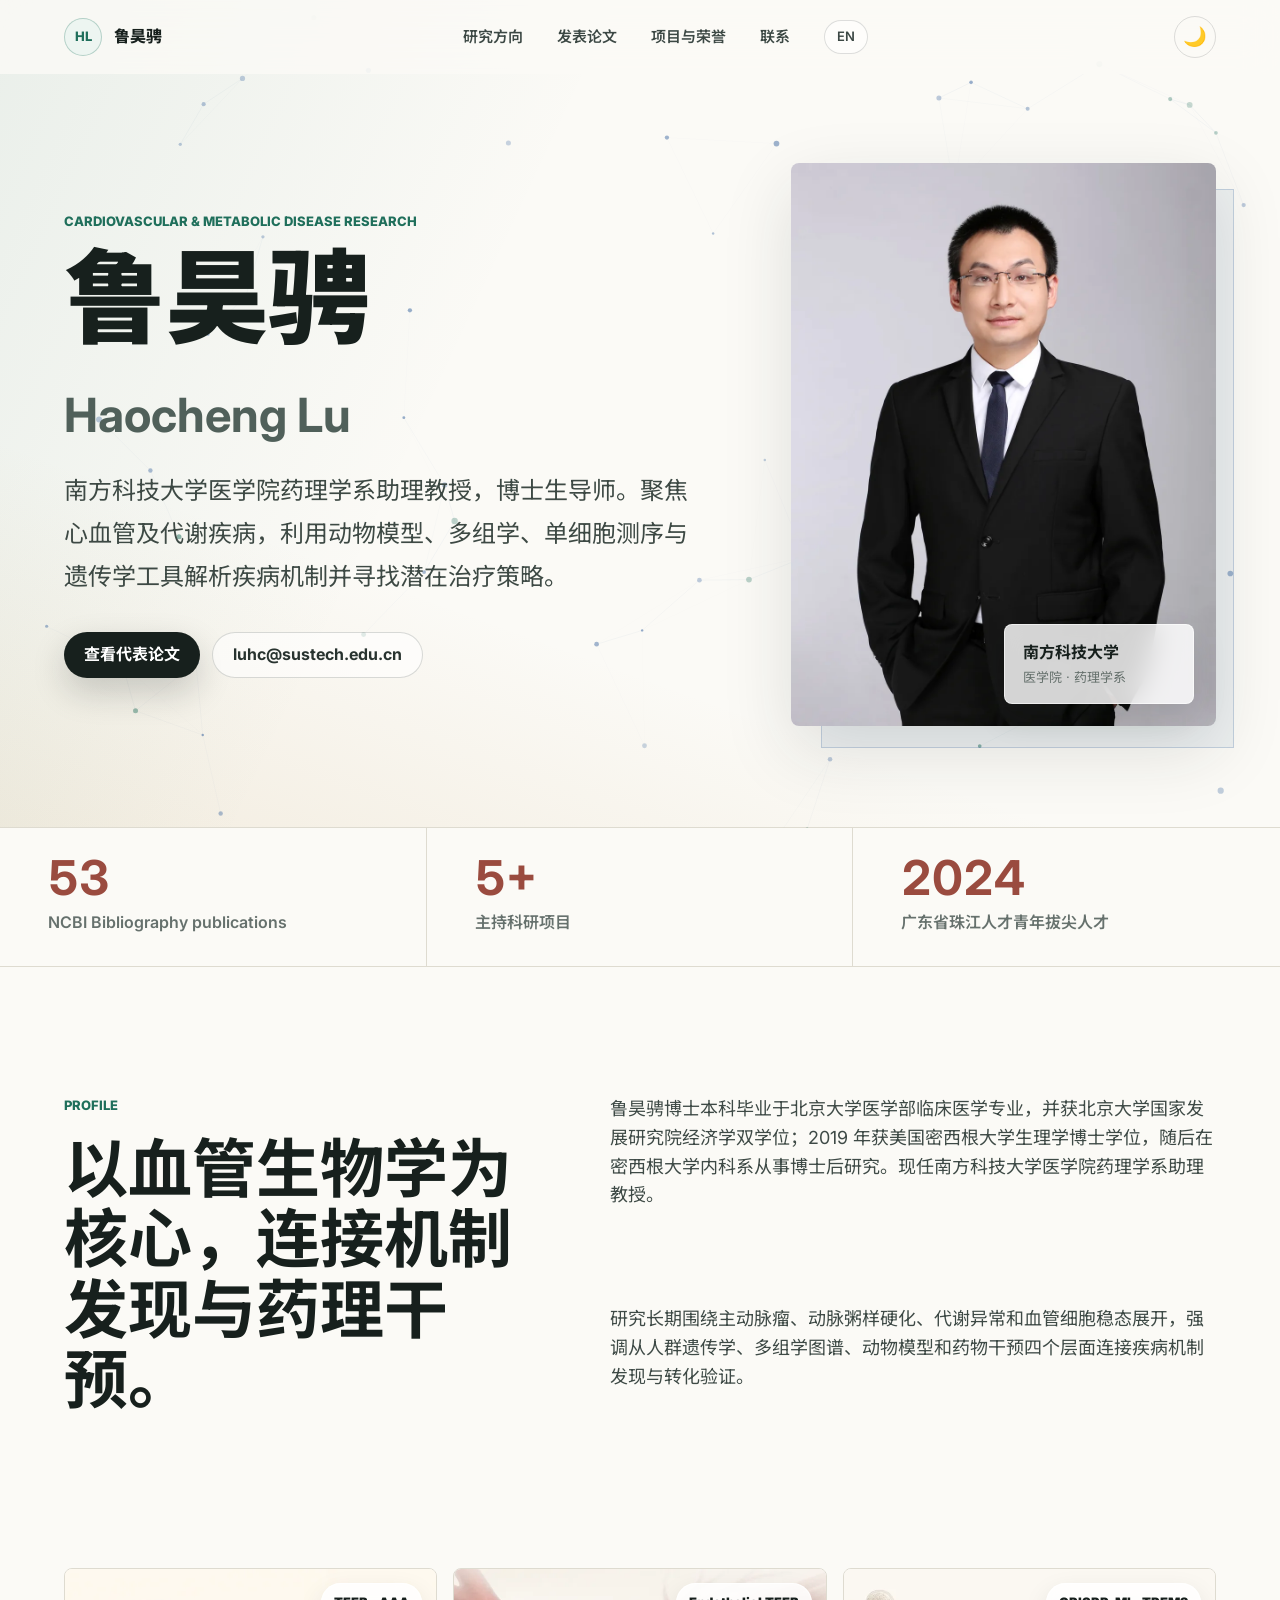
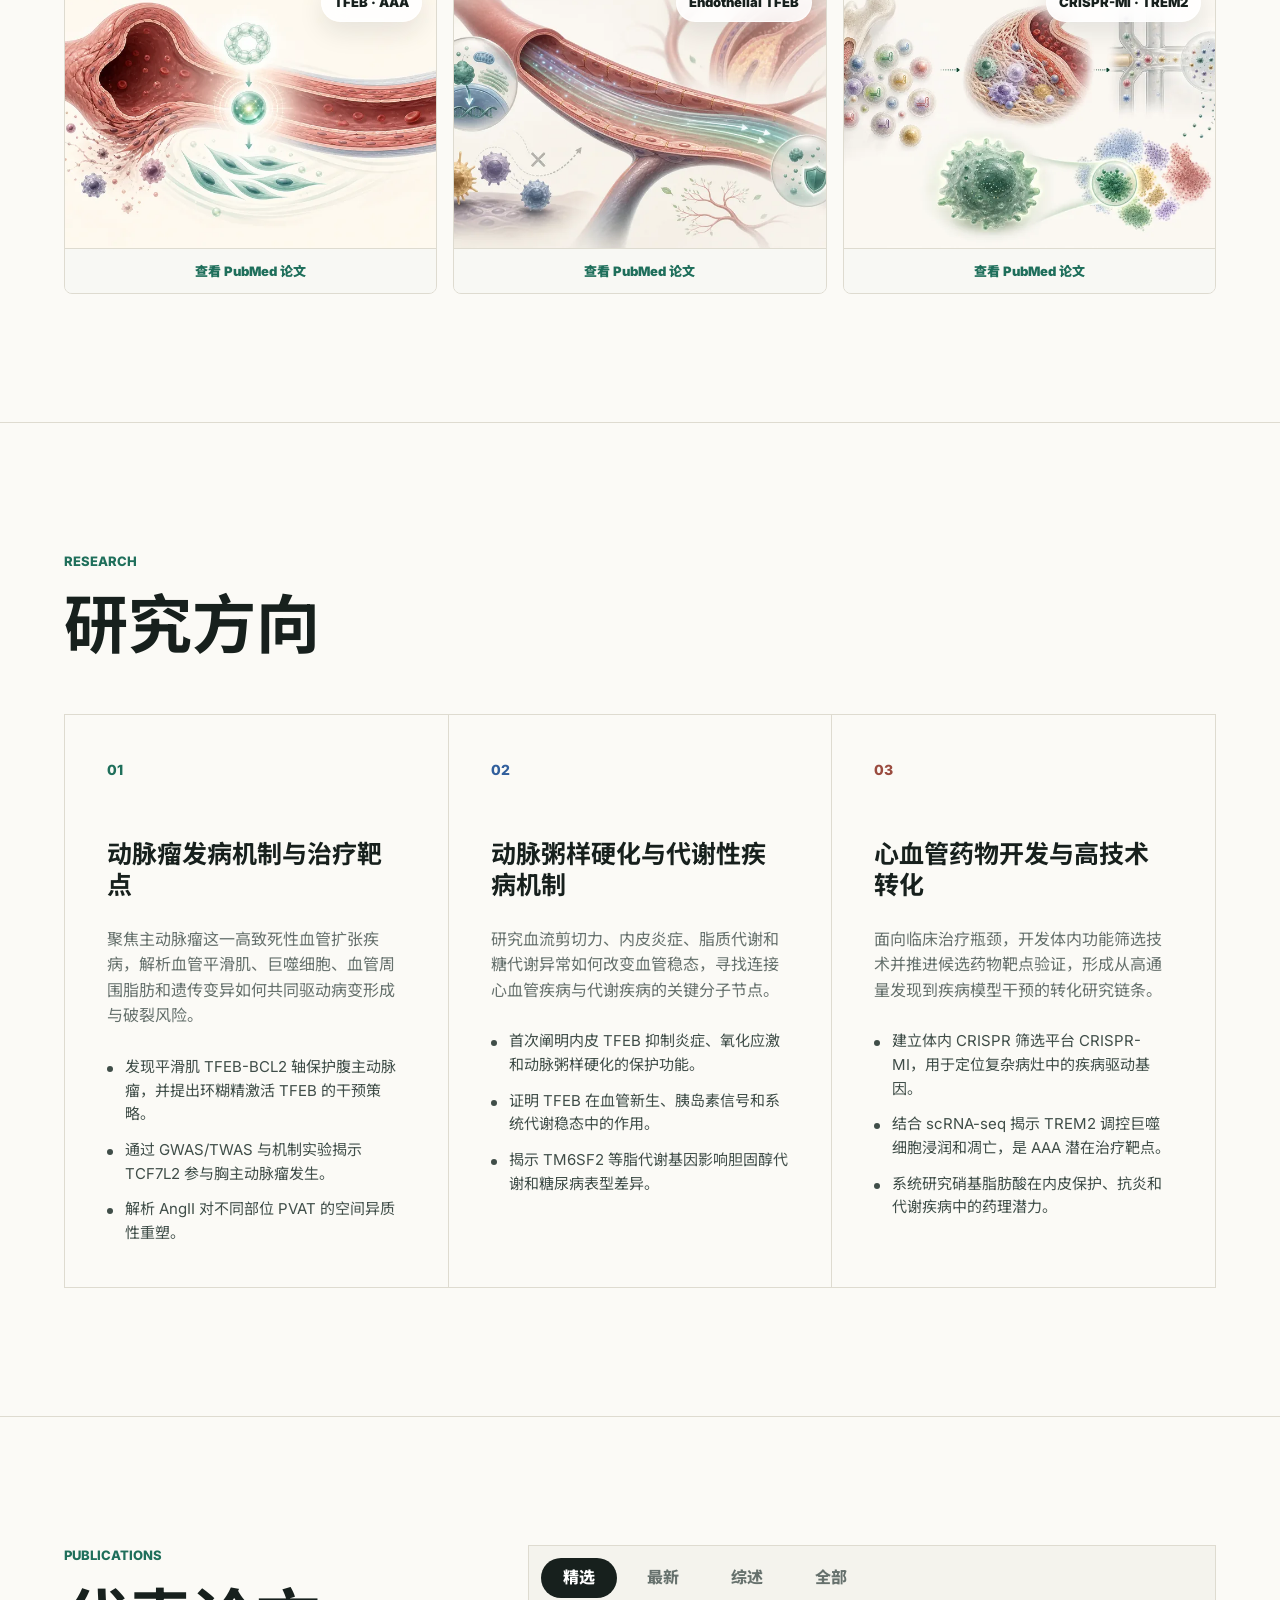
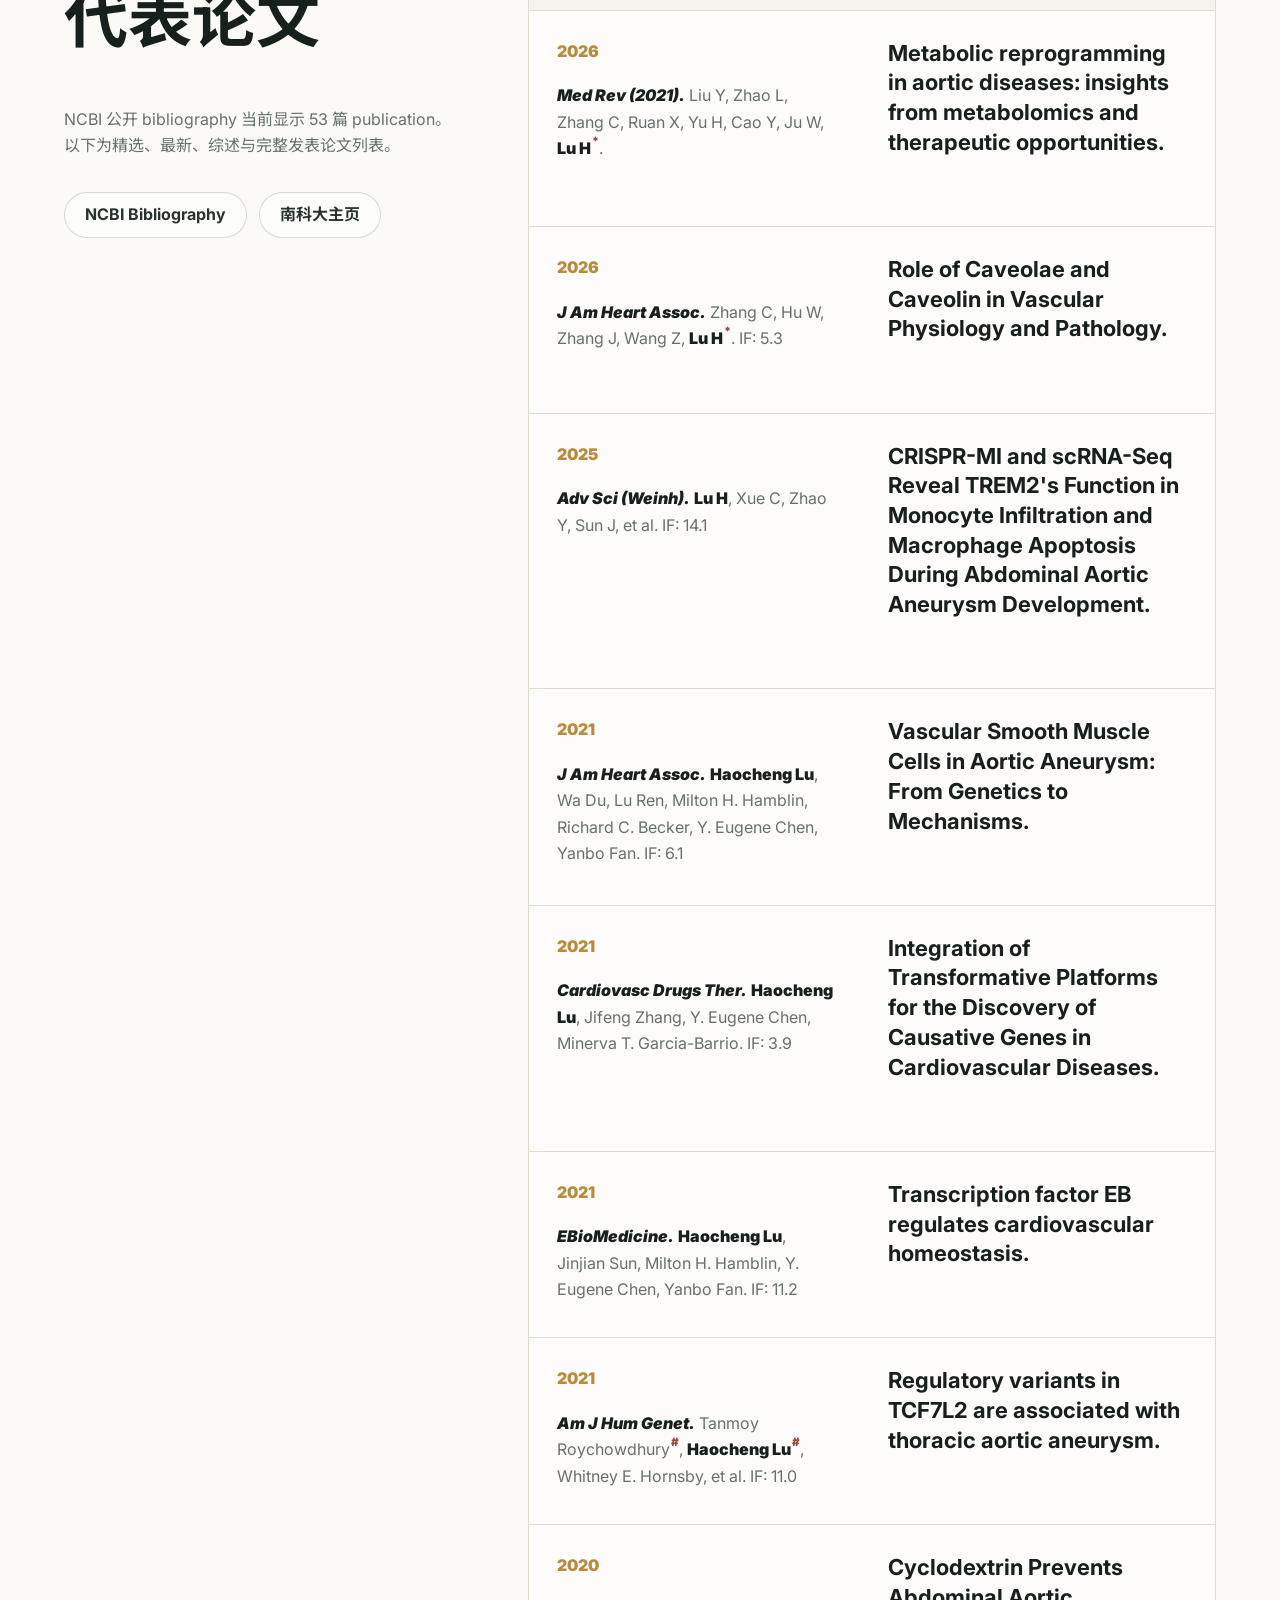
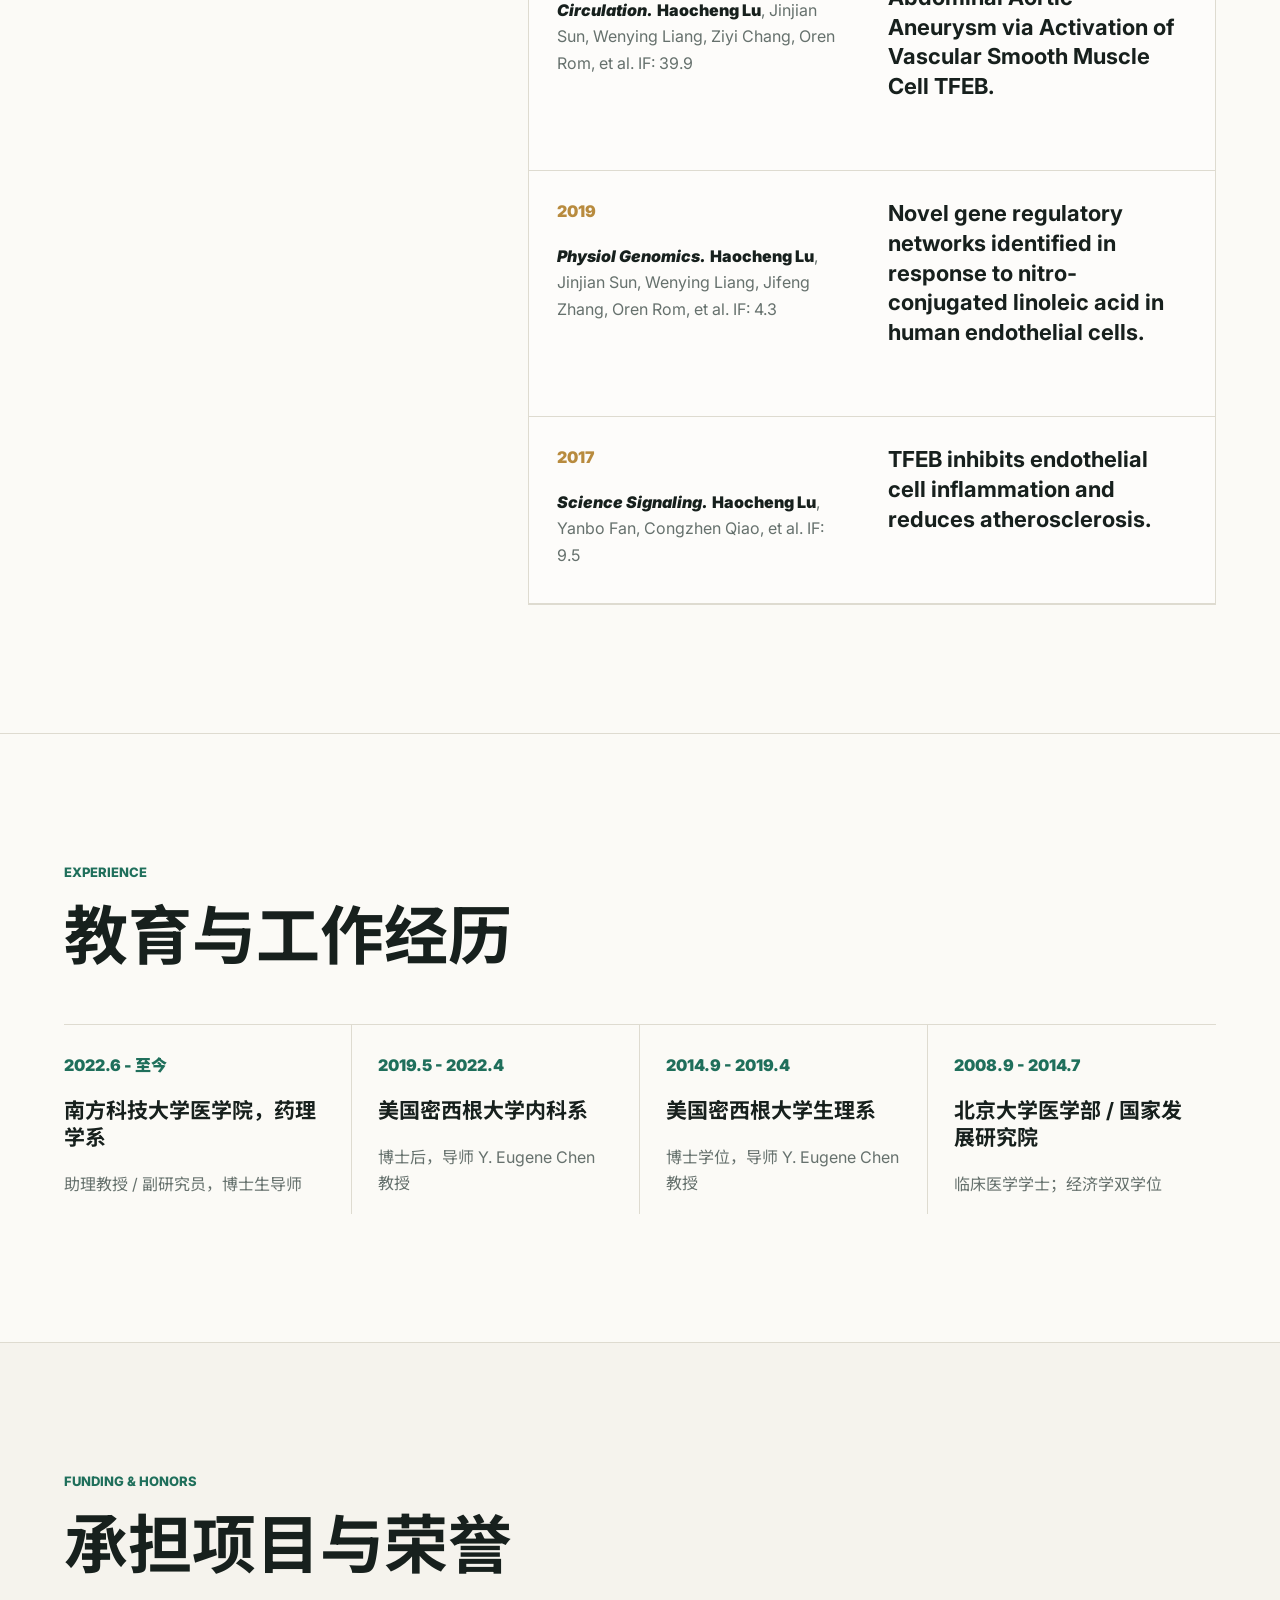
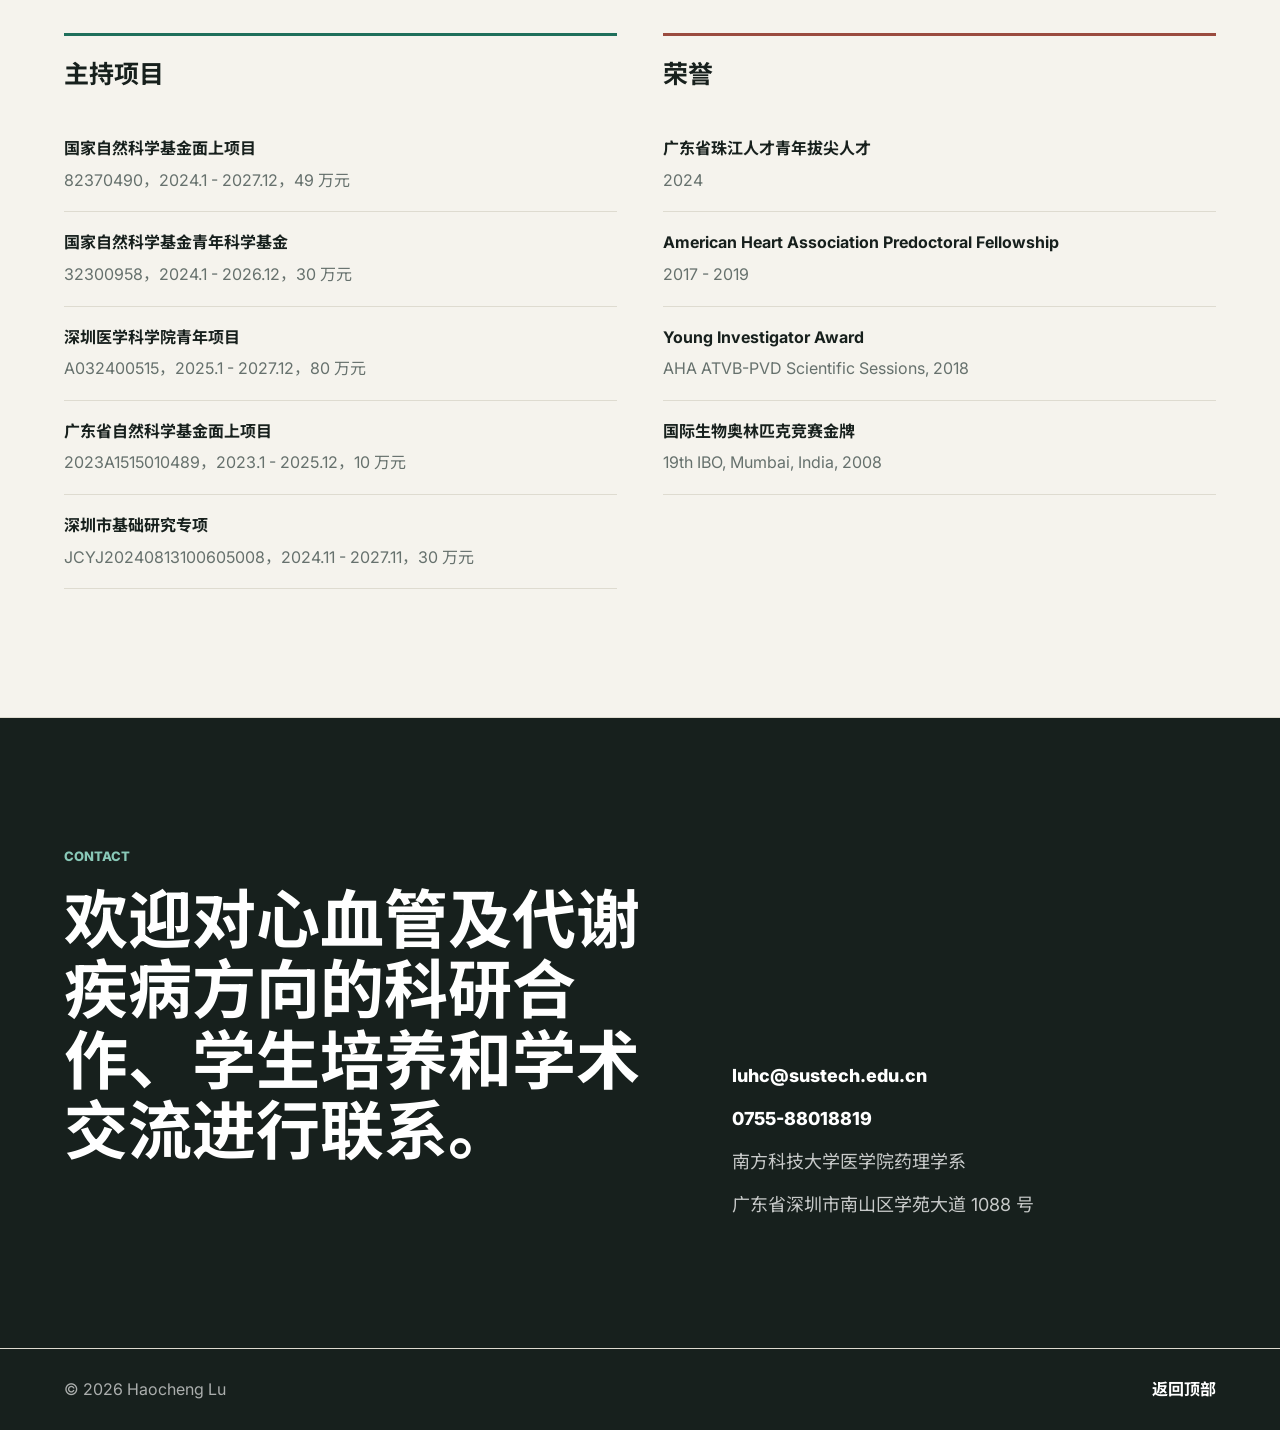
==== index.html @ b9678cd5 "Add complete PubMed publications tab" ====
<!doctype html>
<html lang="zh-CN">
  <head>
    <meta charset="utf-8" />
    <meta name="viewport" content="width=device-width, initial-scale=1" />
    <meta
      name="description"
      content="鲁昊骋，南方科技大学医学院药理学系助理教授，研究心血管及代谢疾病。"
    />
    <title>鲁昊骋 | Haocheng Lu</title>
    <link rel="preconnect" href="https://fonts.googleapis.com" />
    <link rel="preconnect" href="https://fonts.gstatic.com" crossorigin />
    <link
      href="https://fonts.googleapis.com/css2?family=Noto+Sans+SC:wght@400;500;700;900&family=Inter:wght@400;500;600;700;800&display=swap"
      rel="stylesheet"
    />
    <link rel="stylesheet" href="styles.css" />
  </head>
  <body>
    <header class="site-header" data-scrolled="false">
      <a class="brand" href="#top" aria-label="鲁昊骋首页">
        <span class="brand-mark">HL</span>
        <span>鲁昊骋</span>
      </a>
      <button class="nav-toggle" aria-expanded="false" aria-controls="site-nav">
        <span></span>
        <span></span>
      </button>
      <nav id="site-nav" class="site-nav" aria-label="主导航">
        <a href="#research">研究方向</a>
        <a href="#publications">发表论文</a>
        <a href="#projects">项目与荣誉</a>
        <a href="#contact">联系</a>
        <a class="language-link" href="en.html">EN</a>
      </nav>
      <button class="theme-toggle" aria-label="切换暗色模式">🌙</button>
    </header>

    <main id="top">
      <section class="hero">
        <canvas id="hero-canvas" aria-hidden="true"></canvas>
        <div class="hero-copy">
          <p class="eyebrow">Cardiovascular & Metabolic Disease Research</p>
          <h1>鲁昊骋<br /><span>Haocheng Lu</span></h1>
          <p class="lead">
            南方科技大学医学院药理学系助理教授，博士生导师。聚焦心血管及代谢疾病，利用动物模型、多组学、单细胞测序与遗传学工具解析疾病机制并寻找潜在治疗策略。
          </p>
          <div class="hero-actions">
            <a class="button primary" href="#publications">查看代表论文</a>
            <a class="button secondary" href="mailto:luhc@sustech.edu.cn">luhc@sustech.edu.cn</a>
          </div>
        </div>
        <div class="portrait-wrap" aria-label="鲁昊骋照片">
          <img src="assets/haocheng-lu.webp" alt="鲁昊骋肖像照片" />
          <div class="portrait-caption">
            <strong>南方科技大学</strong>
            <span>医学院 · 药理学系</span>
          </div>
        </div>
      </section>

      <section class="stats" aria-label="学术概览">
        <div>
          <strong>53</strong>
          <span>NCBI Bibliography publications</span>
        </div>
        <div>
          <strong>5+</strong>
          <span>主持科研项目</span>
        </div>
        <div>
          <strong>2024</strong>
          <span>广东省珠江人才青年拔尖人才</span>
        </div>
      </section>

      <section id="about" class="section intro-grid animate-on-scroll">
        <div>
          <p class="section-kicker">Profile</p>
          <h2>以血管生物学为核心，连接机制发现与药理干预。</h2>
        </div>
        <div class="intro-text">
          <p>
            鲁昊骋博士本科毕业于北京大学医学部临床医学专业，并获北京大学国家发展研究院经济学双学位；2019 年获美国密西根大学生理学博士学位，随后在密西根大学内科系从事博士后研究。现任南方科技大学医学院药理学系助理教授。
          </p>
          <p>
            研究长期围绕主动脉瘤、动脉粥样硬化、代谢异常和血管细胞稳态展开，强调从人群遗传学、多组学图谱、动物模型和药物干预四个层面连接疾病机制发现与转化验证。
          </p>
        </div>
        <div class="profile-visuals animate-stagger" aria-label="代表作机制示意图">
          <figure class="profile-figure">
            <img src="assets/profile-tfeb-aaa.webp" alt="TFEB 激活保护血管平滑肌并减少腹主动脉瘤形成的科研插画" />
            <figcaption>TFEB · AAA</figcaption>
            <a class="profile-paper-link" href="https://pubmed.ncbi.nlm.nih.gov/32354235/" target="_blank" rel="noreferrer">查看 PubMed 论文</a>
          </figure>
          <figure class="profile-figure">
            <img src="assets/profile-endothelial-tfeb.webp" alt="内皮 TFEB 在层流剪切力下抑制炎症并减少动脉粥样硬化的科研插画" />
            <figcaption>Endothelial TFEB</figcaption>
            <a class="profile-paper-link" href="https://pubmed.ncbi.nlm.nih.gov/28143903/" target="_blank" rel="noreferrer">查看 PubMed 论文</a>
          </figure>
          <figure class="profile-figure">
            <img src="assets/profile-crispr-trem2.webp" alt="CRISPR-MI 结合单细胞测序发现 TREM2 调控巨噬细胞机制的科研插画" />
            <figcaption>CRISPR-MI · TREM2</figcaption>
            <a class="profile-paper-link" href="https://pubmed.ncbi.nlm.nih.gov/41058009/" target="_blank" rel="noreferrer">查看 PubMed 论文</a>
          </figure>
        </div>
      </section>

      <section id="research" class="section">
        <div class="section-heading">
          <p class="section-kicker">Research</p>
          <h2>研究方向</h2>
        </div>
        <div class="research-grid animate-stagger">
          <article class="research-item accent-green">
            <span>01</span>
            <h3>动脉瘤发病机制与治疗靶点</h3>
            <p>
              聚焦主动脉瘤这一高致死性血管扩张疾病，解析血管平滑肌、巨噬细胞、血管周围脂肪和遗传变异如何共同驱动病变形成与破裂风险。
            </p>
            <ul class="research-highlights">
              <li>发现平滑肌 TFEB-BCL2 轴保护腹主动脉瘤，并提出环糊精激活 TFEB 的干预策略。</li>
              <li>通过 GWAS/TWAS 与机制实验揭示 TCF7L2 参与胸主动脉瘤发生。</li>
              <li>解析 AngII 对不同部位 PVAT 的空间异质性重塑。</li>
            </ul>
          </article>
          <article class="research-item accent-blue">
            <span>02</span>
            <h3>动脉粥样硬化与代谢性疾病机制</h3>
            <p>
              研究血流剪切力、内皮炎症、脂质代谢和糖代谢异常如何改变血管稳态，寻找连接心血管疾病与代谢疾病的关键分子节点。
            </p>
            <ul class="research-highlights">
              <li>首次阐明内皮 TFEB 抑制炎症、氧化应激和动脉粥样硬化的保护功能。</li>
              <li>证明 TFEB 在血管新生、胰岛素信号和系统代谢稳态中的作用。</li>
              <li>揭示 TM6SF2 等脂代谢基因影响胆固醇代谢和糖尿病表型差异。</li>
            </ul>
          </article>
          <article class="research-item accent-red">
            <span>03</span>
            <h3>心血管药物开发与高技术转化</h3>
            <p>
              面向临床治疗瓶颈，开发体内功能筛选技术并推进候选药物靶点验证，形成从高通量发现到疾病模型干预的转化研究链条。
            </p>
            <ul class="research-highlights">
              <li>建立体内 CRISPR 筛选平台 CRISPR-MI，用于定位复杂病灶中的疾病驱动基因。</li>
              <li>结合 scRNA-seq 揭示 TREM2 调控巨噬细胞浸润和凋亡，是 AAA 潜在治疗靶点。</li>
              <li>系统研究硝基脂肪酸在内皮保护、抗炎和代谢疾病中的药理潜力。</li>
            </ul>
          </article>
        </div>
      </section>

      <section id="publications" class="section split-section animate-on-scroll">
        <div class="section-heading sticky-heading">
          <p class="section-kicker">Publications</p>
          <h2>代表论文</h2>
          <p>
            NCBI 公开 bibliography 当前显示 53 篇 publication。以下为精选、最新、综述与完整发表论文列表。
          </p>
          <div class="link-row">
            <a href="https://www.ncbi.nlm.nih.gov/myncbi/haocheng.lu.2/bibliography/public/" target="_blank" rel="noreferrer">NCBI Bibliography</a>
            <a href="https://www.sustech.edu.cn/zh/faculties/haochenglu.html" target="_blank" rel="noreferrer">南科大主页</a>
          </div>
        </div>
        <div class="publication-panel">
          <div class="tabs" role="tablist" aria-label="论文分类">
            <button class="tab active" data-filter="featured" role="tab" aria-selected="true">精选</button>
            <button class="tab" data-filter="latest" role="tab" aria-selected="false">最新</button>
            <button class="tab" data-filter="reviews" role="tab" aria-selected="false">综述</button>
            <button class="tab" data-filter="all" role="tab" aria-selected="false">全部</button>
          </div>
          <div class="publication-list">
            <article class="publication" data-group="featured">
              <div class="publication-meta">
                <time>2026</time>
                <p><strong><em>Med Rev (2021).</em></strong> Liu Y, Zhao L, Zhang C, Ruan X, Yu H, Cao Y, Ju W, <strong class="me">Lu H</strong><sup>*</sup>.</p>
              </div>
              <div class="publication-main">
                <h3>Metabolic reprogramming in aortic diseases: insights from metabolomics and therapeutic opportunities.</h3>
              </div>
            </article>
            <article class="publication" data-group="featured">
              <div class="publication-meta">
                <time>2026</time>
                <p><strong><em>J Am Heart Assoc.</em></strong> Zhang C, Hu W, Zhang J, Wang Z, <strong class="me">Lu H</strong><sup>*</sup>. IF: 5.3</p>
              </div>
              <div class="publication-main">
                <h3>Role of Caveolae and Caveolin in Vascular Physiology and Pathology.</h3>
              </div>
            </article>
            <article class="publication" data-group="featured">
              <div class="publication-meta">
                <time>2025</time>
                <p><strong><em>Adv Sci (Weinh).</em></strong> <strong class="me">Lu H</strong>, Xue C, Zhao Y, Sun J, et al. IF: 14.1</p>
              </div>
              <div class="publication-main">
                <h3>CRISPR-MI and scRNA-Seq Reveal TREM2's Function in Monocyte Infiltration and Macrophage Apoptosis During Abdominal Aortic Aneurysm Development.</h3>
              </div>
            </article>
            <article class="publication" data-group="featured">
              <div class="publication-meta">
                <time>2021</time>
                <p><strong><em>J Am Heart Assoc.</em></strong> <strong class="me">Haocheng Lu</strong>, Wa Du, Lu Ren, Milton H. Hamblin, Richard C. Becker, Y. Eugene Chen, Yanbo Fan. IF: 6.1</p>
              </div>
              <div class="publication-main">
                <h3>Vascular Smooth Muscle Cells in Aortic Aneurysm: From Genetics to Mechanisms.</h3>
              </div>
            </article>
            <article class="publication" data-group="featured">
              <div class="publication-meta">
                <time>2021</time>
                <p><strong><em>Cardiovasc Drugs Ther.</em></strong> <strong class="me">Haocheng Lu</strong>, Jifeng Zhang, Y. Eugene Chen, Minerva T. Garcia-Barrio. IF: 3.9</p>
              </div>
              <div class="publication-main">
                <h3>Integration of Transformative Platforms for the Discovery of Causative Genes in Cardiovascular Diseases.</h3>
              </div>
            </article>
            <article class="publication" data-group="featured">
              <div class="publication-meta">
                <time>2021</time>
                <p><strong><em>EBioMedicine.</em></strong> <strong class="me">Haocheng Lu</strong>, Jinjian Sun, Milton H. Hamblin, Y. Eugene Chen, Yanbo Fan. IF: 11.2</p>
              </div>
              <div class="publication-main">
                <h3>Transcription factor EB regulates cardiovascular homeostasis.</h3>
              </div>
            </article>
            <article class="publication" data-group="featured">
              <div class="publication-meta">
                <time>2021</time>
                <p><strong><em>Am J Hum Genet.</em></strong> Tanmoy Roychowdhury<sup>#</sup>, <strong class="me">Haocheng Lu</strong><sup>#</sup>, Whitney E. Hornsby, et al. IF: 11.0</p>
              </div>
              <div class="publication-main">
                <h3>Regulatory variants in TCF7L2 are associated with thoracic aortic aneurysm.</h3>
              </div>
            </article>
            <article class="publication" data-group="featured">
              <div class="publication-meta">
                <time>2020</time>
                <p><strong><em>Circulation.</em></strong> <strong class="me">Haocheng Lu</strong>, Jinjian Sun, Wenying Liang, Ziyi Chang, Oren Rom, et al. IF: 39.9</p>
              </div>
              <div class="publication-main">
                <h3>Cyclodextrin Prevents Abdominal Aortic Aneurysm via Activation of Vascular Smooth Muscle Cell TFEB.</h3>
              </div>
            </article>
            <article class="publication" data-group="featured">
              <div class="publication-meta">
                <time>2019</time>
                <p><strong><em>Physiol Genomics.</em></strong> <strong class="me">Haocheng Lu</strong>, Jinjian Sun, Wenying Liang, Jifeng Zhang, Oren Rom, et al. IF: 4.3</p>
              </div>
              <div class="publication-main">
                <h3>Novel gene regulatory networks identified in response to nitro-conjugated linoleic acid in human endothelial cells.</h3>
              </div>
            </article>
            <article class="publication" data-group="featured">
              <div class="publication-meta">
                <time>2017</time>
                <p><strong><em>Science Signaling.</em></strong> <strong class="me">Haocheng Lu</strong>, Yanbo Fan, Congzhen Qiao, et al. IF: 9.5</p>
              </div>
              <div class="publication-main">
                <h3>TFEB inhibits endothelial cell inflammation and reduces atherosclerosis.</h3>
              </div>
            </article>
            <article class="publication" data-group="latest">
              <div class="publication-meta">
                <time>2026</time>
                <p><strong><em>JCI Insight.</em></strong> Deng Y, Liu Y, Zhao Y, Liu H, Zhao G, Wang Z, Zhang X, Xue C, Huang W, Zhu T, <strong class="me">Lu H</strong>, et al. 2026;11(12). PMID: 42060473.</p>
              </div>
              <div class="publication-main">
                <h3>TCF7L2 promotes abdominal aortic aneurysm through smooth muscle cell-mediated extracellular matrix remodeling.</h3>
              </div>
            </article>
            <article class="publication" data-group="latest">
              <div class="publication-meta">
                <time>2026</time>
                <p><strong><em>Med Rev (2021).</em></strong> Liu Y, Zhao L, Zhang C, Ruan X, Yu H, Cao Y, Ju W, <strong class="me">Lu H</strong><sup>*</sup>. 2026;6(2):142-161.</p>
              </div>
              <div class="publication-main">
                <h3>Metabolic reprogramming in aortic diseases: insights from metabolomics and therapeutic opportunities.</h3>
              </div>
            </article>
            <article class="publication" data-group="latest">
              <div class="publication-meta">
                <time>2026</time>
                <p><strong><em>J Am Heart Assoc.</em></strong> Zhang C, Hu W, Zhang J, Wang Z, <strong class="me">Lu H</strong><sup>*</sup>. 2026;15(4):e047590.</p>
              </div>
              <div class="publication-main">
                <h3>Role of Caveolae and Caveolin in Vascular Physiology and Pathology.</h3>
              </div>
            </article>
            <article class="publication" data-group="latest">
              <div class="publication-meta">
                <time>2026</time>
                <p><strong><em>Circ Res.</em></strong> Gao T, Li X, Zhang W, Yang Y, Liu Y, Liang F, <strong class="me">Lu H</strong>, Wang L, Bai B, Gu D. 2026;138(4):e327048.</p>
              </div>
              <div class="publication-main">
                <h3>SWAP70 Promotes Atherosclerosis Via Endothelial CAV1 Nuclear Translocation.</h3>
              </div>
            </article>
            <article class="publication" data-group="latest">
              <div class="publication-meta">
                <time>2025</time>
                <p><strong><em>Adv Sci (Weinh).</em></strong> <strong class="me">Lu H</strong>, Xue C, Zhao Y, Sun J, et al. 2025;12(48):e12227.</p>
              </div>
              <div class="publication-main">
                <h3>CRISPR-MI and scRNA-Seq Reveal TREM2's Function in Monocyte Infiltration and Macrophage Apoptosis During Abdominal Aortic Aneurysm Development.</h3>
              </div>
            </article>
            <article class="publication" data-group="latest">
              <div class="publication-meta">
                <time>2025</time>
                <p><strong><em>Circulation.</em></strong> Liu Y, Wang H, Yu M, Cai L, Zhao Y, Cheng Y, Deng Y, Zhao Y, <strong class="me">Lu H</strong>, et al. 2025;152(12):862-881.</p>
              </div>
              <div class="publication-main">
                <h3>Hypertriglyceridemia as a Key Contributor to Abdominal Aortic Aneurysm Development and Rupture.</h3>
              </div>
            </article>
            <article class="publication" data-group="latest">
              <div class="publication-meta">
                <time>2025</time>
                <p><strong><em>Biomedicines.</em></strong> Lin J, Lin H, Xu Z, Yang Z, Hong C, Wang Y, <strong class="me">Lu H</strong><sup>*</sup>. 2025;13(6):1399.</p>
              </div>
              <div class="publication-main">
                <h3>Angiogenesis in Atrial Fibrillation: A Literature Review.</h3>
              </div>
            </article>
            <article class="publication" data-group="latest">
              <div class="publication-meta">
                <time>2025</time>
                <p><strong><em>Front Cardiovasc Med.</em></strong> Su C, Zeng L, <strong class="me">Lu H</strong><sup>#</sup>, Wang Z<sup>#</sup>, Wei M<sup>#</sup>. 2025;12:1533138.</p>
              </div>
              <div class="publication-main">
                <h3>Case Report: A FBN1 frameshift-and-nonsense mutation and aortic dissection in Marfan syndrome.</h3>
              </div>
            </article>
            <article class="publication" data-group="latest">
              <div class="publication-meta">
                <time>2025</time>
                <p><strong><em>Arterioscler Thromb Vasc Biol.</em></strong> Liu Y, Yu M, Wang H, Dorsey KH, Cheng Y, Zhao Y, Luo Y, Zhao G, Zhao Y, <strong class="me">Lu H</strong>, et al. 2025;45(4):523-540.</p>
              </div>
              <div class="publication-main">
                <h3>Restoring Vascular Smooth Muscle Cell Mitochondrial Function Attenuates Abdominal Aortic Aneurysm in Mice.</h3>
              </div>
            </article>
            <article class="publication" data-group="latest">
              <div class="publication-meta">
                <time>2024</time>
                <p><strong><em>Cardiovasc Diabetol.</em></strong> Zhao G, Zhao Y, Liang W, <strong class="me">Lu H</strong>, et al. 2024;23(1):381.</p>
              </div>
              <div class="publication-main">
                <h3>Endothelial KLF11 is a novel protector against diabetic atherosclerosis.</h3>
              </div>
            </article>
            <article class="publication" data-group="reviews">
              <div class="publication-meta">
                <time>2026</time>
                <p><strong><em>Med Rev (2021).</em></strong> Liu Y, Zhao L, Zhang C, Ruan X, Yu H, Cao Y, Ju W, <strong class="me">Lu H</strong><sup>*</sup>.</p>
              </div>
              <div class="publication-main">
                <h3>Metabolic reprogramming in aortic diseases: insights from metabolomics and therapeutic opportunities.</h3>
              </div>
            </article>
            <article class="publication" data-group="reviews">
              <div class="publication-meta">
                <time>2021</time>
                <p><strong><em>EBioMedicine.</em></strong> <strong class="me">Haocheng Lu</strong>, Jinjian Sun, Milton H Hamblin, Y Eugene Chen, Yanbo Fan. IF: 11.2</p>
              </div>
              <div class="publication-main">
                <h3>Transcription factor EB regulates cardiovascular homeostasis.</h3>
              </div>
            </article>
            <article class="publication" data-group="reviews">
              <div class="publication-meta">
                <time>2021</time>
                <p><strong><em>J Am Heart Assoc.</em></strong> <strong class="me">Haocheng Lu</strong>, Wa Du, Lu Ren, Milton H. Hamblin, Richard C. Becker, Y. Eugene Chen, Yanbo Fan. IF: 6.1</p>
              </div>
              <div class="publication-main">
                <h3>Vascular Smooth Muscle Cells in Aortic Aneurysm: From Genetics to Mechanisms.</h3>
              </div>
            </article>
            <article class="publication" data-group="reviews">
              <div class="publication-meta">
                <time>2021</time>
                <p><strong><em>Cardiovasc Drugs Ther.</em></strong> <strong class="me">Haocheng Lu</strong>, Jifeng Zhang, Y. Eugene Chen, Minerva T. Garcia-Barrio. IF: 3.9</p>
              </div>
              <div class="publication-main">
                <h3>Integration of Transformative Platforms for the Discovery of Causative Genes in Cardiovascular Diseases.</h3>
              </div>
            </article>
            <article class="publication" data-group="all">
              <div class="publication-meta">
                <time>2026</time>
                <p><strong><em>JCI Insight.</em></strong> Deng Y, Liu Y, Zhao Y, Liu H, Zhao G, Wang Z, Zhang X, Xue C, Huang W, Zhu T, <strong class="me">Lu H</strong>, Guo Y, Chang L, Surakka I, Chen YE, Zhang J. 2026;11(12). PMID: 42060473.</p>
              </div>
              <div class="publication-main">
                <h3>TCF7L2 promotes abdominal aortic aneurysm through smooth muscle cell-mediated extracellular matrix remodeling.</h3>
              </div>
            </article>
            <article class="publication" data-group="all">
              <div class="publication-meta">
                <time>2026</time>
                <p><strong><em>Med Rev (2021).</em></strong> Liu Y, Zhao L, Zhang C, Ruan X, Yu H, Cao Y, Ju W, <strong class="me">Lu H</strong>. 2026;6(2):142-161. PMID: 42078196.</p>
              </div>
              <div class="publication-main">
                <h3>Metabolic reprogramming in aortic diseases: insights from metabolomics and therapeutic opportunities.</h3>
              </div>
            </article>
            <article class="publication" data-group="all">
              <div class="publication-meta">
                <time>2026</time>
                <p><strong><em>J Am Heart Assoc.</em></strong> Zhang C, Hu W, Zhang J, Wang Z, <strong class="me">Lu H</strong>. 2026;15(4):e047590. PMID: 41676939.</p>
              </div>
              <div class="publication-main">
                <h3>Role of Caveolae and Caveolin in Vascular Physiology and Pathology.</h3>
              </div>
            </article>
            <article class="publication" data-group="all">
              <div class="publication-meta">
                <time>2026</time>
                <p><strong><em>Circ Res.</em></strong> Gao T, Li X, Zhang W, Yang Y, Liu Y, Liang F, <strong class="me">Lu H</strong>, Wang L, Bai B, Gu D. 2026;138(4):e327048. PMID: 41532295.</p>
              </div>
              <div class="publication-main">
                <h3>SWAP70 Promotes Atherosclerosis Via Endothelial CAV1 Nuclear Translocation.</h3>
              </div>
            </article>
            <article class="publication" data-group="all">
              <div class="publication-meta">
                <time>2025</time>
                <p><strong><em>Adv Sci (Weinh).</em></strong> <strong class="me">Lu H</strong>, Xue C, Zhao Y, Sun J, Zhao C, Zhang X, Zhao G, Liu Y, Liu H, Deng Y, Wang Y, Zhang C, Liu Y, Zeng L, Yang Y, Li B, Ding S, Zhou L, Kuang H, Wang Z, Ju W, Lin H, Lin J, Guo Y, Chang L, Zhao H, Wang J, Lin J, Zheng L, Chen YE, Zhang J. 2025;12(48):e12227. PMID: 41058009.</p>
              </div>
              <div class="publication-main">
                <h3>CRISPR-MI and scRNA-Seq Reveal TREM2&#x27;s Function in Monocyte Infiltration and Macrophage Apoptosis During Abdominal Aortic Aneurysm Development.</h3>
              </div>
            </article>
            <article class="publication" data-group="all">
              <div class="publication-meta">
                <time>2025</time>
                <p><strong><em>Circulation.</em></strong> Liu Y, Wang H, Yu M, Cai L, Zhao Y, Cheng Y, Deng Y, Zhao Y, <strong class="me">Lu H</strong>, Wu X, Zhao G, Xue C, Liu H, Surakka I, Schwendeman A, Lu HS, Daugherty A, Chang L, Zhang J, Temel RE, Chen YE, Guo Y. 2025;152(12):862-881. PMID: 40762097.</p>
              </div>
              <div class="publication-main">
                <h3>Hypertriglyceridemia as a Key Contributor to Abdominal Aortic Aneurysm Development and Rupture: Insights From Genetic and Experimental Models.</h3>
              </div>
            </article>
            <article class="publication" data-group="all">
              <div class="publication-meta">
                <time>2025</time>
                <p><strong><em>Biomedicines.</em></strong> Lin J, Lin H, Xu Z, Yang Z, Hong C, Wang Y, <strong class="me">Lu H</strong>. 2025;13(6). PMID: 40564118.</p>
              </div>
              <div class="publication-main">
                <h3>Angiogenesis in Atrial Fibrillation: A Literature Review.</h3>
              </div>
            </article>
            <article class="publication" data-group="all">
              <div class="publication-meta">
                <time>2025</time>
                <p><strong><em>Front Cardiovasc Med.</em></strong> Su C, Zeng L, <strong class="me">Lu H</strong>, Wang Z, Wei M. 2025;12:1533138. PMID: 40336639.</p>
              </div>
              <div class="publication-main">
                <h3>Case Report: A FBN1 frameshift-and-nonsense mutation and aortic dissection in Marfan syndrome.</h3>
              </div>
            </article>
            <article class="publication" data-group="all">
              <div class="publication-meta">
                <time>2025</time>
                <p><strong><em>Arterioscler Thromb Vasc Biol.</em></strong> Liu Y, Yu M, Wang H, Dorsey KH, Cheng Y, Zhao Y, Luo Y, Zhao G, Zhao Y, <strong class="me">Lu H</strong>, Deng Y, Mu W, Liu H, Wu X, Wang Z, Zhang J, Chang L, Chen YE, Schwendman A, Guo Y. 2025;45(4):523-540. PMID: 39945066.</p>
              </div>
              <div class="publication-main">
                <h3>Restoring Vascular Smooth Muscle Cell Mitochondrial Function Attenuates Abdominal Aortic Aneurysm in Mice.</h3>
              </div>
            </article>
            <article class="publication" data-group="all">
              <div class="publication-meta">
                <time>2024</time>
                <p><strong><em>Cardiovasc Diabetol.</em></strong> Zhao G, Zhao Y, Liang W, <strong class="me">Lu H</strong>, Liu H, Deng Y, Zhu T, Guo Y, Chang L, Garcia-Barrio MT, Chen YE, Zhang J. 2024;23(1):381. PMID: 39462409.</p>
              </div>
              <div class="publication-main">
                <h3>Endothelial KLF11 is a novel protector against diabetic atherosclerosis.</h3>
              </div>
            </article>
            <article class="publication" data-group="all">
              <div class="publication-meta">
                <time>2025</time>
                <p><strong><em>Br J Pharmacol.</em></strong> Xiang W, Li L, Qin M, Li L, Yu H, Wang F, Ni S, Shen A, <strong class="me">Lu H</strong>, Ni H, Wang Y. 2025;182(20):4926-4943. PMID: 39359016.</p>
              </div>
              <div class="publication-main">
                <h3>Diminished nuclear-localized β-adrenoceptor signalling activates YAP to promote kidney fibrosis in diabetic nephropathy.</h3>
              </div>
            </article>
            <article class="publication" data-group="all">
              <div class="publication-meta">
                <time>2024</time>
                <p><strong><em>Front Immunol.</em></strong> Hu W, Liu Y, Lian C, <strong class="me">Lu H</strong>. 2024;15:1347112. PMID: 38601164.</p>
              </div>
              <div class="publication-main">
                <h3>Genetic insight into putative causes of xanthelasma palpebrarum: a Mendelian randomization study.</h3>
              </div>
            </article>
            <article class="publication" data-group="all">
              <div class="publication-meta">
                <time>2023</time>
                <p><strong><em>Extracell Vesicle.</em></strong> Han C, Yang J, Yin T, An J, Qiao A, Cao Y, Feng Y, <strong class="me">Lu H</strong>, Wang Y, Yang L, Qin G. 2023;2. PMID: 40151378.</p>
              </div>
              <div class="publication-main">
                <h3>CD63-Snorkel tagging for isolation of exosomes.</h3>
              </div>
            </article>
            <article class="publication" data-group="all">
              <div class="publication-meta">
                <time>2023</time>
                <p><strong><em>Cell Rep.</em></strong> Zhao Y, Liu Y, Zhao G, <strong class="me">Lu H</strong>, Liu Y, Xue C, Chang Z, Liu H, Deng Y, Liang W, Wang H, Rom O, Garcia-Barrio MT, Zhu T, Guo Y, Chang L, Lin J, Chen YE, Zhang J. 2023;42(10):113171. PMID: 37768825.</p>
              </div>
              <div class="publication-main">
                <h3>Myeloid BAF60a deficiency alters metabolic homeostasis and exacerbates atherosclerosis.</h3>
              </div>
            </article>
            <article class="publication" data-group="all">
              <div class="publication-meta">
                <time>2023</time>
                <p><strong><em>JCI Insight.</em></strong> Zhao Y, Zhao G, Chang Z, Zhu T, Zhao Y, <strong class="me">Lu H</strong>, Xue C, Saunders TL, Guo Y, Chang L, Chen YE, Zhang J. 2023;8(14). PMID: 37289544.</p>
              </div>
              <div class="publication-main">
                <h3>Generating endogenous Myh11-driven Cre mice for sex-independent gene deletion in smooth muscle cells.</h3>
              </div>
            </article>
            <article class="publication" data-group="all">
              <div class="publication-meta">
                <time>2023</time>
                <p><strong><em>JCI Insight.</em></strong> Wang Z, Zhao X, Zhao G, Guo Y, <strong class="me">Lu H</strong>, Mu W, Zhong J, Garcia-Barrio M, Zhang J, Chen YE, Chang L. 2023;8(11). PMID: 37079380.</p>
              </div>
              <div class="publication-main">
                <h3>PRDM16 deficiency in vascular smooth muscle cells aggravates abdominal aortic aneurysm.</h3>
              </div>
            </article>
            <article class="publication" data-group="all">
              <div class="publication-meta">
                <time>2024</time>
                <p><strong><em>Cardiovasc Drugs Ther.</em></strong> Ning Z, Huang Y, <strong class="me">Lu H</strong>, Zhou Y, Tu T, Ouyang F, Liu Y, Liu Q. 2024;38(6):1215-1222. PMID: 37212950.</p>
              </div>
              <div class="publication-main">
                <h3>Novel Drug Targets for Atrial Fibrillation Identified Through Mendelian Randomization Analysis of the Blood Proteome.</h3>
              </div>
            </article>
            <article class="publication" data-group="all">
              <div class="publication-meta">
                <time>2023</time>
                <p><strong><em>J Physiol.</em></strong> <strong class="me">Lu H</strong>, Zhang C, Li Y, Wang Y. 2023;601(2):255-256. PMID: 36482858.</p>
              </div>
              <div class="publication-main">
                <h3>Mitochondria dysfunction in the failing right heart: what is the potential therapeutic target?.</h3>
              </div>
            </article>
            <article class="publication" data-group="all">
              <div class="publication-meta">
                <time>2023</time>
                <p><strong><em>iScience.</em></strong> Ren L, Du W, Song D, <strong class="me">Lu H</strong>, Hamblin MH, Wang C, Du C, Fan GC, Becker RC, Fan Y. 2023;26(1):105769. PMID: 36594018.</p>
              </div>
              <div class="publication-main">
                <h3>Genetic ablation of diabetes-associated gene Ccdc92 reduces obesity and insulin resistance in mice.</h3>
              </div>
            </article>
            <article class="publication" data-group="all">
              <div class="publication-meta">
                <time>2022</time>
                <p><strong><em>J Clin Invest.</em></strong> Zhao G, Zhao Y, <strong class="me">Lu H</strong>, Chang Z, Liu H, Wang H, Liang W, Liu Y, Zhu T, Rom O, Guo Y, Chang L, Yang B, Garcia-Barrio MT, Lin JD, Chen YE, Zhang J. 2022;132(21). PMID: 36066968.</p>
              </div>
              <div class="publication-main">
                <h3>BAF60c prevents abdominal aortic aneurysm formation through epigenetic control of vascular smooth muscle cell homeostasis.</h3>
              </div>
            </article>
            <article class="publication" data-group="all">
              <div class="publication-meta">
                <time>2022</time>
                <p><strong><em>Cells.</em></strong> Zhu W, Liang W, <strong class="me">Lu H</strong>, Chang L, Zhang J, Chen YE, Guo Y. 2022;11(18). PMID: 36139452.</p>
              </div>
              <div class="publication-main">
                <h3>Myeloid TM6SF2 Deficiency Inhibits Atherosclerosis.</h3>
              </div>
            </article>
            <article class="publication" data-group="all">
              <div class="publication-meta">
                <time>2022</time>
                <p><strong><em>Pharmacol Res.</em></strong> Wang Z, <strong class="me">Lu H</strong>, Garcia-Barrio M, Guo Y, Zhang J, Chen YE, Chang L. 2022;178:106183. PMID: 35306139.</p>
              </div>
              <div class="publication-main">
                <h3>RNA sequencing reveals perivascular adipose tissue plasticity in response to angiotensin II.</h3>
              </div>
            </article>
            <article class="publication" data-group="all">
              <div class="publication-meta">
                <time>2022</time>
                <p><strong><em>Cardiovasc Res.</em></strong> Wang H, Guo Y, <strong class="me">Lu H</strong>, Luo Y, Hu W, Liang W, Garcia-Barrio MT, Chang L, Schwendeman A, Zhang J, Chen YE. 2022;118(2):475-488. PMID: 33538785.</p>
              </div>
              <div class="publication-main">
                <h3>Krüppel-like factor 14 deletion in myeloid cells accelerates atherosclerotic lesion development.</h3>
              </div>
            </article>
            <article class="publication" data-group="all">
              <div class="publication-meta">
                <time>2021</time>
                <p><strong><em>J Am Heart Assoc.</em></strong> <strong class="me">Lu H</strong>, Du W, Ren L, Hamblin MH, Becker RC, Chen YE, Fan Y. 2021;10(24):e023601. PMID: 34796717.</p>
              </div>
              <div class="publication-main">
                <h3>Vascular Smooth Muscle Cells in Aortic Aneurysm: From Genetics to Mechanisms.</h3>
              </div>
            </article>
            <article class="publication" data-group="all">
              <div class="publication-meta">
                <time>2022</time>
                <p><strong><em>J Cell Physiol.</em></strong> Luo Y, <strong class="me">Lu H</strong>, Peng D, Ruan X, Eugene Chen Y, Guo Y. 2022;237(1):489-506. PMID: 34661916.</p>
              </div>
              <div class="publication-main">
                <h3>Liver-humanized mice: A translational strategy to study metabolic disorders.</h3>
              </div>
            </article>
            <article class="publication" data-group="all">
              <div class="publication-meta">
                <time>2021</time>
                <p><strong><em>iScience.</em></strong> Fan Y, Wolford BN, <strong class="me">Lu H</strong>, Liang W, Sun J, Zhou W, Rom O, Mahajan A, Surakka I, Graham SE, Liu Z, Kim H, Ramdas S, Fritsche LG, Nielsen JB, Gabrielsen ME, Hveem K, Yang D, Song J, Garcia-Barrio MT, Zhang J, Liu W, Zhang K, Willer CJ, Chen YE. 2021;24(11):103196. PMID: 34746691.</p>
              </div>
              <div class="publication-main">
                <h3>Type 2 diabetes sex-specific effects associated with E167K coding variant in TM6SF2.</h3>
              </div>
            </article>
            <article class="publication" data-group="all">
              <div class="publication-meta">
                <time>2022</time>
                <p><strong><em>Thromb Haemost.</em></strong> Liang W, <strong class="me">Lu H</strong>, Sun J, Zhao G, Wang H, Guo Y, Eitzman D, Chen YE, Fan Y, Zhang J. 2022;122(5):777-788. PMID: 34428834.</p>
              </div>
              <div class="publication-main">
                <h3>KLF11 Protects against Venous Thrombosis via Suppressing Tissue Factor Expression.</h3>
              </div>
            </article>
            <article class="publication" data-group="all">
              <div class="publication-meta">
                <time>2021</time>
                <p><strong><em>Cell Rep.</em></strong> Liu Y, Zhao Y, Shukha Y, <strong class="me">Lu H</strong>, Wang L, Liu Z, Liu C, Zhao Y, Wang H, Zhao G, Liang W, Fan Y, Chang L, Yurdagul A Jr, Pattillo CB, Orr AW, Aviram M, Wen B, Garcia-Barrio MT, Zhang J, Liu W, Sun D, Hayek T, Chen YE, Rom O. 2021;36(4):109420. PMID: 34320345.</p>
              </div>
              <div class="publication-main">
                <h3>Dysregulated oxalate metabolism is a driver and therapeutic target in atherosclerosis.</h3>
              </div>
            </article>
            <article class="publication" data-group="all">
              <div class="publication-meta">
                <time>2021</time>
                <p><strong><em>Am J Hum Genet.</em></strong> Roychowdhury T, <strong class="me">Lu H</strong>, Hornsby WE, Crone B, Wang GT, Guo DC, Sendamarai AK, Devineni P, Lin M, Zhou W, Graham SE, Wolford BN, Surakka I, Wang Z, Chang L, Zhang J, Mathis M, Brummett CM, Melendez TL, Shea MJ, Kim KM, Deeb GM, Patel HJ, Eliason J, Eagle KA, Yang B, Ganesh SK, Brumpton B, Åsvold BO, Skogholt AH, Hveem K, VA Million Veteran Program, Pyarajan S, Klarin D, Tsao PS, Damrauer SM, Leal SM, Milewicz DM, Chen YE, Garcia-Barrio MT, Willer CJ. 2021;108(9):1578-1589. PMID: 34265237.</p>
              </div>
              <div class="publication-main">
                <h3>Regulatory variants in TCF7L2 are associated with thoracic aortic aneurysm.</h3>
              </div>
            </article>
            <article class="publication" data-group="all">
              <div class="publication-meta">
                <time>2021</time>
                <p><strong><em>Front Cell Dev Biol.</em></strong> Zhao G, <strong class="me">Lu H</strong>, Liu Y, Zhao Y, Zhu T, Garcia-Barrio MT, Chen YE, Zhang J. 2021;9:689469. PMID: 34095155.</p>
              </div>
              <div class="publication-main">
                <h3>Single-Cell Transcriptomics Reveals Endothelial Plasticity During Diabetic Atherogenesis.</h3>
              </div>
            </article>
            <article class="publication" data-group="all">
              <div class="publication-meta">
                <time>2021</time>
                <p><strong><em>Cardiovasc Res.</em></strong> Zhao G, <strong class="me">Lu H</strong>, Chang Z, Zhao Y, Zhu T, Chang L, Guo Y, Garcia-Barrio MT, Chen YE, Zhang J. 2021;117(5):1402-1416. PMID: 32678909.</p>
              </div>
              <div class="publication-main">
                <h3>Single-cell RNA sequencing reveals the cellular heterogeneity of aneurysmal infrarenal abdominal aorta.</h3>
              </div>
            </article>
            <article class="publication" data-group="all">
              <div class="publication-meta">
                <time>2021</time>
                <p><strong><em>Cardiovasc Drugs Ther.</em></strong> <strong class="me">Lu H</strong>, Zhang J, Chen YE, Garcia-Barrio MT. 2021;35(3):637-654. PMID: 33856594.</p>
              </div>
              <div class="publication-main">
                <h3>Integration of Transformative Platforms for the Discovery of Causative Genes in Cardiovascular Diseases.</h3>
              </div>
            </article>
            <article class="publication" data-group="all">
              <div class="publication-meta">
                <time>2021</time>
                <p><strong><em>JCI Insight.</em></strong> Zhao G, Chang Z, Zhao Y, Guo Y, <strong class="me">Lu H</strong>, Liang W, Rom O, Wang H, Sun J, Zhu T, Fan Y, Chang L, Yang B, Garcia-Barrio MT, Chen YE, Zhang J. 2021;6(5). PMID: 33507881.</p>
              </div>
              <div class="publication-main">
                <h3>KLF11 protects against abdominal aortic aneurysm through inhibition of endothelial cell dysfunction.</h3>
              </div>
            </article>
            <article class="publication" data-group="all">
              <div class="publication-meta">
                <time>2021</time>
                <p><strong><em>Arterioscler Thromb Vasc Biol.</em></strong> Hu D, Guo Y, Wu R, Shao T, Long J, Yu B, Wang H, Luo Y, <strong class="me">Lu H</strong>, Zhang J, Chen YE, Peng D. 2021;41(4):e208-e223. PMID: 33535788.</p>
              </div>
              <div class="publication-main">
                <h3>New Insight Into Metformin-Induced Cholesterol-Lowering Effect Crosstalk Between Glucose and Cholesterol Homeostasis via ChREBP (Carbohydrate-Responsive Element-Binding Protein)-Mediated PCSK9 (Proprotein Convertase Subtilisin/Kexin Type 9) Regulation.</h3>
              </div>
            </article>
            <article class="publication" data-group="all">
              <div class="publication-meta">
                <time>2021</time>
                <p><strong><em>Autophagy.</em></strong> Klionsky DJ, Abdel-Aziz AK, Abdelfatah S, Abdellatif M, Abdoli A, Abel S, Abeliovich H, Abildgaard MH, Abudu YP, Acevedo-Arozena A, Adamopoulos IE, Adeli K, Adolph TE, Adornetto A, Aflaki E, Agam G, Agarwal A, Aggarwal BB, Agnello M, Agostinis P, Agrewala JN, Agrotis A, Aguilar PV, Ahmad ST, Ahmed ZM, Ahumada-Castro U, Aits S, Aizawa S, Akkoc Y, Akoumianaki T, Akpinar HA, Al-Abd AM, Al-Akra L, Al-Gharaibeh A, Alaoui-Jamali MA, Alberti S, Alcocer-Gómez E, Alessandri C, Ali M, Alim Al-Bari MA, Aliwaini S, Alizadeh J, Almacellas E, Almasan A, Alonso A, Alonso GD, Altan-Bonnet N, Altieri DC, Álvarez ÉMC, Alves S, Alves da Costa C, Alzaharna MM, Amadio M, Amantini C, Amaral C, Ambrosio S, Amer AO, Ammanathan V, An Z, Andersen SU, Andrabi SA, Andrade-Silva M, Andres AM, Angelini S, Ann D, Anozie UC, Ansari MY, Antas P, Antebi A, Antón Z, Anwar T, Apetoh L, Apostolova N, Araki T, Araki Y, Arasaki K, Araújo WL, Araya J, Arden C, Arévalo MA, Arguelles S, Arias E, Arikkath J, Arimoto H, Ariosa AR, Armstrong-James D, Arnauné-Pelloquin L, Aroca A, Arroyo DS, Arsov I, Artero R, Asaro DML, Aschner M, Ashrafizadeh M, Ashur-Fabian O, Atanasov AG, Au AK, Auberger P, Auner HW, Aurelian L, Autelli R, Avagliano L, Ávalos Y, Aveic S, Aveleira CA, Avin-Wittenberg T, Aydin Y, Ayton S, Ayyadevara S, Azzopardi M, Baba M, Backer JM, Backues SK, Bae DH, Bae ON, Bae SH, Baehrecke EH, Baek A, Baek SH, Baek SH, Bagetta G, Bagniewska-Zadworna A, Bai H, Bai J, Bai X, Bai Y, Bairagi N, Baksi S, Balbi T, Baldari CT, Balduini W, Ballabio A, Ballester M, Balazadeh S, Balzan R, Bandopadhyay R, Banerjee S, Banerjee S, Bánréti Á, Bao Y, Baptista MS, Baracca A, Barbati C, Bargiela A, Barilà D, Barlow PG, Barmada SJ, Barreiro E, Barreto GE, Bartek J, Bartel B, Bartolome A, Barve GR, Basagoudanavar SH, Bassham DC, Bast RC Jr, Basu A, Batoko H, Batten I, Baulieu EE, Baumgarner BL, Bayry J, Beale R, Beau I, Beaumatin F, Bechara LRG, Beck GR Jr, Beers MF, Begun J, Behrends C, Behrens GMN, Bei R, Bejarano E, Bel S, Behl C, Belaid A, Belgareh-Touzé N, Bellarosa C, Belleudi F, Belló Pérez M, Bello-Morales R, Beltran JSO, Beltran S, Benbrook DM, Bendorius M, Benitez BA, Benito-Cuesta I, Bensalem J, Berchtold MW, Berezowska S, Bergamaschi D, Bergami M, Bergmann A, Berliocchi L, Berlioz-Torrent C, Bernard A, Berthoux L, Besirli CG, Besteiro S, Betin VM, Beyaert R, Bezbradica JS, Bhaskar K, Bhatia-Kissova I, Bhattacharya R, Bhattacharya S, Bhattacharyya S, Bhuiyan MS, Bhutia SK, Bi L, Bi X, Biden TJ, Bijian K, Billes VA, Binart N, Bincoletto C, Birgisdottir AB, Bjorkoy G, Blanco G, Blas-Garcia A, Blasiak J, Blomgran R, Blomgren K, Blum JS, Boada-Romero E, Boban M, Boesze-Battaglia K, Boeuf P, Boland B, Bomont P, Bonaldo P, Bonam SR, Bonfili L, Bonifacino JS, Boone BA, Bootman MD, Bordi M, Borner C, Bornhauser BC, Borthakur G, Bosch J, Bose S, Botana LM, Botas J, Boulanger CM, Boulton ME, Bourdenx M, Bourgeois B, Bourke NM, Bousquet G, Boya P, Bozhkov PV, Bozi LHM, Bozkurt TO, Brackney DE, Brandts CH, Braun RJ, Braus GH, Bravo-Sagua R, Bravo-San Pedro JM, Brest P, Bringer MA, Briones-Herrera A, Broaddus VC, Brodersen P, Brodsky JL, Brody SL, Bronson PG, Bronstein JM, Brown CN, Brown RE, Brum PC, Brumell JH, Brunetti-Pierri N, Bruno D, Bryson-Richardson RJ, Bucci C, Buchrieser C, Bueno M, Buitrago-Molina LE, Buraschi S, Buch S, Buchan JR, Buckingham EM, Budak H, Budini M, Bultynck G, Burada F, Burgoyne JR, Burón MI, Bustos V, Büttner S, Butturini E, Byrd A, Cabas I, Cabrera-Benitez S, Cadwell K, Cai J, Cai L, Cai Q, Cairó M, Calbet JA, Caldwell GA, Caldwell KA, Call JA, Calvani R, Calvo AC, Calvo-Rubio Barrera M, Camara NO, Camonis JH, Camougrand N, Campanella M, Campbell EM, Campbell-Valois FX, Campello S, Campesi I, Campos JC, Camuzard O, Cancino J, Candido de Almeida D, Canesi L, Caniggia I, Canonico B, Cantí C, Cao B, Caraglia M, Caramés B, Carchman EH, Cardenal-Muñoz E, Cardenas C, Cardenas L, Cardoso SM, Carew JS, Carle GF, Carleton G, Carloni S, Carmona-Gutierrez D, Carneiro LA, Carnevali O, Carosi JM, Carra S, Carrier A, Carrier L, Carroll B, Carter AB, Carvalho AN, Casanova M, Casas C, Casas J, Cassioli C, Castillo EF, Castillo K, Castillo-Lluva S, Castoldi F, Castori M, Castro AF, Castro-Caldas M, Castro-Hernandez J, Castro-Obregon S, Catz SD, Cavadas C, Cavaliere F, Cavallini G, Cavinato M, Cayuela ML, Cebollada Rica P, Cecarini V, Cecconi F, Cechowska-Pasko M, Cenci S, Ceperuelo-Mallafré V, Cerqueira JJ, Cerutti JM, Cervia D, Cetintas VB, Cetrullo S, Chae HJ, Chagin AS, Chai CY, Chakrabarti G, Chakrabarti O, Chakraborty T, Chakraborty T, Chami M, Chamilos G, Chan DW, Chan EYW, Chan ED, Chan HYE, Chan HH, Chan H, Chan MTV, Chan YS, Chandra PK, Chang CP, Chang C, Chang HC, Chang K, Chao J, Chapman T, Charlet-Berguerand N, Chatterjee S, Chaube SK, Chaudhary A, Chauhan S, Chaum E, Checler F, Cheetham ME, Chen CS, Chen GC, Chen JF, Chen LL, Chen L, Chen L, Chen M, Chen MK, Chen N, Chen Q, Chen RH, Chen S, Chen W, Chen W, Chen XM, Chen XW, Chen X, Chen Y, Chen YG, Chen Y, Chen Y, Chen YJ, Chen YQ, Chen ZS, Chen Z, Chen ZH, Chen ZJ, Chen Z, Cheng H, Cheng J, Cheng SY, Cheng W, Cheng X, Cheng XT, Cheng Y, Cheng Z, Chen Z, Cheong H, Cheong JK, Chernyak BV, Cherry S, Cheung CFR, Cheung CHA, Cheung KH, Chevet E, Chi RJ, Chiang AKS, Chiaradonna F, Chiarelli R, Chiariello M, Chica N, Chiocca S, Chiong M, Chiou SH, Chiramel AI, Chiurchiù V, Cho DH, Choe SK, Choi AMK, Choi ME, Choudhury KR, Chow NS, Chu CT, Chua JP, Chua JJE, Chung H, Chung KP, Chung S, Chung SH, Chung YL, Cianfanelli V, Ciechomska IA, Cifuentes M, Cinque L, Cirak S, Cirone M, Clague MJ, Clarke R, Clementi E, Coccia EM, Codogno P, Cohen E, Cohen MM, Colasanti T, Colasuonno F, Colbert RA, Colell A, Čolić M, Coll NS, Collins MO, Colombo MI, Colón-Ramos DA, Combaret L, Comincini S, Cominetti MR, Consiglio A, Conte A, Conti F, Contu VR, Cookson MR, Coombs KM, Coppens I, Corasaniti MT, Corkery DP, Cordes N, Cortese K, Costa MDC, Costantino S, Costelli P, Coto-Montes A, Crack PJ, Crespo JL, Criollo A, Crippa V, Cristofani R, Csizmadia T, Cuadrado A, Cui B, Cui J, Cui Y, Cui Y, Culetto E, Cumino AC, Cybulsky AV, Czaja MJ, Czuczwar SJ, D&#x27;Adamo S, D&#x27;Amelio M, D&#x27;Arcangelo D, D&#x27;Lugos AC, D&#x27;Orazi G, da Silva JA, Dafsari HS, Dagda RK, Dagdas Y, Daglia M, Dai X, Dai Y, Dai Y, Dal Col J, Dalhaimer P, Dalla Valle L, Dallenga T, Dalmasso G, Damme M, Dando I, Dantuma NP, Darling AL, Das H, Dasarathy S, Dasari SK, Dash S, Daumke O, Dauphinee AN, Davies JS, Dávila VA, Davis RJ, Davis T, Dayalan Naidu S, De Amicis F, De Bosscher K, De Felice F, De Franceschi L, De Leonibus C, de Mattos Barbosa MG, De Meyer GRY, De Milito A, De Nunzio C, De Palma C, De Santi M, De Virgilio C, De Zio D, Debnath J, DeBosch BJ, Decuypere JP, Deehan MA, Deflorian G, DeGregori J, Dehay B, Del Rio G, Delaney JR, Delbridge LMD, Delorme-Axford E, Delpino MV, Demarchi F, Dembitz V, Demers ND, Deng H, Deng Z, Dengjel J, Dent P, Denton D, DePamphilis ML, Der CJ, Deretic V, Descoteaux A, Devis L, Devkota S, Devuyst O, Dewson G, Dharmasivam M, Dhiman R, di Bernardo D, Di Cristina M, Di Domenico F, Di Fazio P, Di Fonzo A, Di Guardo G, Di Guglielmo GM, Di Leo L, Di Malta C, Di Nardo A, Di Rienzo M, Di Sano F, Diallinas G, Diao J, Diaz-Araya G, Díaz-Laviada I, Dickinson JM, Diederich M, Dieudé M, Dikic I, Ding S, Ding WX, Dini L, Dinić J, Dinic M, Dinkova-Kostova AT, Dionne MS, Distler JHW, Diwan A, Dixon IMC, Djavaheri-Mergny M, Dobrinski I, Dobrovinskaya O, Dobrowolski R, Dobson RCJ, Đokić J, Dokmeci Emre S, Donadelli M, Dong B, Dong X, Dong Z, Dorn Ii GW, Dotsch V, Dou H, Dou J, Dowaidar M, Dridi S, Drucker L, Du A, Du C, Du G, Du HN, Du LL, du Toit A, Duan SB, Duan X, Duarte SP, Dubrovska A, Dunlop EA, Dupont N, Durán RV, Dwarakanath BS, Dyshlovoy SA, Ebrahimi-Fakhari D, Eckhart L, Edelstein CL, Efferth T, Eftekharpour E, Eichinger L, Eid N, Eisenberg T, Eissa NT, Eissa S, Ejarque M, El Andaloussi A, El-Hage N, El-Naggar S, Eleuteri AM, El-Shafey ES, Elgendy M, Eliopoulos AG, Elizalde MM, Elks PM, Elsasser HP, Elsherbiny ES, Emerling BM, Emre NCT, Eng CH, Engedal N, Engelbrecht AM, Engelsen AST, Enserink JM, Escalante R, Esclatine A, Escobar-Henriques M, Eskelinen EL, Espert L, Eusebio MO, Fabrias G, Fabrizi C, Facchiano A, Facchiano F, Fadeel B, Fader C, Faesen AC, Fairlie WD, Falcó A, Falkenburger BH, Fan D, Fan J, Fan Y, Fang EF, Fang Y, Fang Y, Fanto M, Farfel-Becker T, Faure M, Fazeli G, Fedele AO, Feldman AM, Feng D, Feng J, Feng L, Feng Y, Feng Y, Feng W, Fenz Araujo T, Ferguson TA, Fernández ÁF, Fernandez-Checa JC, Fernández-Veledo S, Fernie AR, Ferrante AW Jr, Ferraresi A, Ferrari MF, Ferreira JCB, Ferro-Novick S, Figueras A, Filadi R, Filigheddu N, Filippi-Chiela E, Filomeni G, Fimia GM, Fineschi V, Finetti F, Finkbeiner S, Fisher EA, Fisher PB, Flamigni F, Fliesler SJ, Flo TH, Florance I, Florey O, Florio T, Fodor E, Follo C, Fon EA, Forlino A, Fornai F, Fortini P, Fracassi A, Fraldi A, Franco B, Franco R, Franconi F, Frankel LB, Friedman SL, Fröhlich LF, Frühbeck G, Fuentes JM, Fujiki Y, Fujita N, Fujiwara Y, Fukuda M, Fulda S, Furic L, Furuya N, Fusco C, Gack MU, Gaffke L, Galadari S, Galasso A, Galindo MF, Gallolu Kankanamalage S, Galluzzi L, Galy V, Gammoh N, Gan B, Ganley IG, Gao F, Gao H, Gao M, Gao P, Gao SJ, Gao W, Gao X, Garcera A, Garcia MN, Garcia VE, García-Del Portillo F, Garcia-Escudero V, Garcia-Garcia A, Garcia-Macia M, García-Moreno D, Garcia-Ruiz C, García-Sanz P, Garg AD, Gargini R, Garofalo T, Garry RF, Gassen NC, Gatica D, Ge L, Ge W, Geiss-Friedlander R, Gelfi C, Genschik P, Gentle IE, Gerbino V, Gerhardt C, Germain K, Germain M, Gewirtz DA, Ghasemipour Afshar E, Ghavami S, Ghigo A, Ghosh M, Giamas G, Giampietri C, Giatromanolaki A, Gibson GE, Gibson SB, Ginet V, Giniger E, Giorgi C, Girao H, Girardin SE, Giridharan M, Giuliano S, Giulivi C, Giuriato S, Giustiniani J, Gluschko A, Goder V, Goginashvili A, Golab J, Goldstone DC, Golebiewska A, Gomes LR, Gomez R, Gómez-Sánchez R, Gomez-Puerto MC, Gomez-Sintes R, Gong Q, Goni FM, González-Gallego J, Gonzalez-Hernandez T, Gonzalez-Polo RA, Gonzalez-Reyes JA, González-Rodríguez P, Goping IS, Gorbatyuk MS, Gorbunov NV, Görgülü K, Gorojod RM, Gorski SM, Goruppi S, Gotor C, Gottlieb RA, Gozes I, Gozuacik D, Graef M, Gräler MH, Granatiero V, Grasso D, Gray JP, Green DR, Greenhough A, Gregory SL, Griffin EF, Grinstaff MW, Gros F, Grose C, Gross AS, Gruber F, Grumati P, Grune T, Gu X, Guan JL, Guardia CM, Guda K, Guerra F, Guerri C, Guha P, Guillén C, Gujar S, Gukovskaya A, Gukovsky I, Gunst J, Günther A, Guntur AR, Guo C, Guo C, Guo H, Guo LW, Guo M, Gupta P, Gupta SK, Gupta S, Gupta VB, Gupta V, Gustafsson AB, Gutterman DD, H B R, Haapasalo A, Haber JE, Hać A, Hadano S, Hafrén AJ, Haidar M, Hall BS, Halldén G, Hamacher-Brady A, Hamann A, Hamasaki M, Han W, Hansen M, Hanson PI, Hao Z, Harada M, Harhaji-Trajkovic L, Hariharan N, Haroon N, Harris J, Hasegawa T, Hasima Nagoor N, Haspel JA, Haucke V, Hawkins WD, Hay BA, Haynes CM, Hayrabedyan SB, Hays TS, He C, He Q, He RR, He YW, He YY, Heakal Y, Heberle AM, Hejtmancik JF, Helgason GV, Henkel V, Herb M, Hergovich A, Herman-Antosiewicz A, Hernández A, Hernandez C, Hernandez-Diaz S, Hernandez-Gea V, Herpin A, Herreros J, Hervás JH, Hesselson D, Hetz C, Heussler VT, Higuchi Y, Hilfiker S, Hill JA, Hlavacek WS, Ho EA, Ho IHT, Ho PW, Ho SL, Ho WY, Hobbs GA, Hochstrasser M, Hoet PHM, Hofius D, Hofman P, Höhn A, Holmberg CI, Hombrebueno JR, Yi-Ren Hong CH, Hooper LV, Hoppe T, Horos R, Hoshida Y, Hsin IL, Hsu HY, Hu B, Hu D, Hu LF, Hu MC, Hu R, Hu W, Hu YC, Hu ZW, Hua F, Hua J, Hua Y, Huan C, Huang C, Huang C, Huang C, Huang C, Huang H, Huang K, Huang MLH, Huang R, Huang S, Huang T, Huang X, Huang YJ, Huber TB, Hubert V, Hubner CA, Hughes SM, Hughes WE, Humbert M, Hummer G, Hurley JH, Hussain S, Hussain S, Hussey PJ, Hutabarat M, Hwang HY, Hwang S, Ieni A, Ikeda F, Imagawa Y, Imai Y, Imbriano C, Imoto M, Inman DM, Inoki K, Iovanna J, Iozzo RV, Ippolito G, Irazoqui JE, Iribarren P, Ishaq M, Ishikawa M, Ishimwe N, Isidoro C, Ismail N, Issazadeh-Navikas S, Itakura E, Ito D, Ivankovic D, Ivanova S, Iyer AKV, Izquierdo JM, Izumi M, Jäättelä M, Jabir MS, Jackson WT, Jacobo-Herrera N, Jacomin AC, Jacquin E, Jadiya P, Jaeschke H, Jagannath C, Jakobi AJ, Jakobsson J, Janji B, Jansen-Dürr P, Jansson PJ, Jantsch J, Januszewski S, Jassey A, Jean S, Jeltsch-David H, Jendelova P, Jenny A, Jensen TE, Jessen N, Jewell JL, Ji J, Jia L, Jia R, Jiang L, Jiang Q, Jiang R, Jiang T, Jiang X, Jiang Y, Jimenez-Sanchez M, Jin EJ, Jin F, Jin H, Jin L, Jin L, Jin M, Jin S, Jo EK, Joffre C, Johansen T, Johnson GVW, Johnston SA, Jokitalo E, Jolly MK, Joosten LAB, Jordan J, Joseph B, Ju D, Ju JS, Ju J, Juárez E, Judith D, Juhász G, Jun Y, Jung CH, Jung SC, Jung YK, Jungbluth H, Jungverdorben J, Just S, Kaarniranta K, Kaasik A, Kabuta T, Kaganovich D, Kahana A, Kain R, Kajimura S, Kalamvoki M, Kalia M, Kalinowski DS, Kaludercic N, Kalvari I, Kaminska J, Kaminskyy VO, Kanamori H, Kanasaki K, Kang C, Kang R, Kang SS, Kaniyappan S, Kanki T, Kanneganti TD, Kanthasamy AG, Kanthasamy A, Kantorow M, Kapuy O, Karamouzis MV, Karim MR, Karmakar P, Katare RG, Kato M, Kaufmann SHE, Kauppinen A, Kaushal GP, Kaushik S, Kawasaki K, Kazan K, Ke PY, Keating DJ, Keber U, Kehrl JH, Keller KE, Keller CW, Kemper JK, Kenific CM, Kepp O, Kermorgant S, Kern A, Ketteler R, Keulers TG, Khalfin B, Khalil H, Khambu B, Khan SY, Khandelwal VKM, Khandia R, Kho W, Khobrekar NV, Khuansuwan S, Khundadze M, Killackey SA, Kim D, Kim DR, Kim DH, Kim DE, Kim EY, Kim EK, Kim HR, Kim HS, Hyung-Ryong Kim, Kim JH, Kim JK, Kim JH, Kim J, Kim JH, Kim KI, Kim PK, Kim SJ, Kimball SR, Kimchi A, Kimmelman AC, Kimura T, King MA, Kinghorn KJ, Kinsey CG, Kirkin V, Kirshenbaum LA, Kiselev SL, Kishi S, Kitamoto K, Kitaoka Y, Kitazato K, Kitsis RN, Kittler JT, Kjaerulff O, Klein PS, Klopstock T, Klucken J, Knævelsrud H, Knorr RL, Ko BCB, Ko F, Ko JL, Kobayashi H, Kobayashi S, Koch I, Koch JC, Koenig U, Kögel D, Koh YH, Koike M, Kohlwein SD, Kocaturk NM, Komatsu M, König J, Kono T, Kopp BT, Korcsmaros T, Korkmaz G, Korolchuk VI, Korsnes MS, Koskela A, Kota J, Kotake Y, Kotler ML, Kou Y, Koukourakis MI, Koustas E, Kovacs AL, Kovács T, Koya D, Kozako T, Kraft C, Krainc D, Krämer H, Krasnodembskaya AD, Kretz-Remy C, Kroemer G, Ktistakis NT, Kuchitsu K, Kuenen S, Kuerschner L, Kukar T, Kumar A, Kumar A, Kumar D, Kumar D, Kumar S, Kume S, Kumsta C, Kundu CN, Kundu M, Kunnumakkara AB, Kurgan L, Kutateladze TG, Kutlu O, Kwak S, Kwon HJ, Kwon TK, Kwon YT, Kyrmizi I, La Spada A, Labonté P, Ladoire S, Laface I, Lafont F, Lagace DC, Lahiri V, Lai Z, Laird AS, Lakkaraju A, Lamark T, Lan SH, Landajuela A, Lane DJR, Lane JD, Lang CH, Lange C, Langel Ü, Langer R, Lapaquette P, Laporte J, LaRusso NF, Lastres-Becker I, Lau WCY, Laurie GW, Lavandero S, Law BYK, Law HK, Layfield R, Le W, Le Stunff H, Leary AY, Lebrun JJ, Leck LYW, Leduc-Gaudet JP, Lee C, Lee CP, Lee DH, Lee EB, Lee EF, Lee GM, Lee HJ, Lee HK, Lee JM, Lee JS, Lee JA, Lee JY, Lee JH, Lee M, Lee MG, Lee MJ, Lee MS, Lee SY, Lee SJ, Lee SY, Lee SB, Lee WH, Lee YR, Lee YH, Lee Y, Lefebvre C, Legouis R, Lei YL, Lei Y, Leikin S, Leitinger G, Lemus L, Leng S, Lenoir O, Lenz G, Lenz HJ, Lenzi P, León Y, Leopoldino AM, Leschczyk C, Leskelä S, Letellier E, Leung CT, Leung PS, Leventhal JS, Levine B, Lewis PA, Ley K, Li B, Li DQ, Li J, Li J, Li J, Li K, Li L, Li M, Li M, Li M, Li M, Li M, Li PL, Li MQ, Li Q, Li S, Li T, Li W, Li W, Li X, Li YP, Li Y, Li Z, Li Z, Li Z, Lian J, Liang C, Liang Q, Liang W, Liang Y, Liang Y, Liao G, Liao L, Liao M, Liao YF, Librizzi M, Lie PPY, Lilly MA, Lim HJ, Lima TRR, Limana F, Lin C, Lin CW, Lin DS, Lin FC, Lin JD, Lin KM, Lin KH, Lin LT, Lin PH, Lin Q, Lin S, Lin SJ, Lin W, Lin X, Lin YX, Lin YS, Linden R, Lindner P, Ling SC, Lingor P, Linnemann AK, Liou YC, Lipinski MM, Lipovšek S, Lira VA, Lisiak N, Liton PB, Liu C, Liu CH, Liu CF, Liu CH, Liu F, Liu H, Liu HS, Liu HF, Liu H, Liu J, Liu J, Liu J, Liu L, Liu L, Liu M, Liu Q, Liu W, Liu W, Liu XH, Liu X, Liu X, Liu X, Liu X, Liu Y, Liu Y, Liu Y, Liu Y, Liu Y, Livingston JA, Lizard G, Lizcano JM, Ljubojevic-Holzer S, LLeonart ME, Llobet-Navàs D, Llorente A, Lo CH, Lobato-Márquez D, Long Q, Long YC, Loos B, Loos JA, López MG, López-Doménech G, López-Guerrero JA, López-Jiménez AT, López-Pérez Ó, López-Valero I, Lorenowicz MJ, Lorente M, Lorincz P, Lossi L, Lotersztajn S, Lovat PE, Lovell JF, Lovy A, Lőw P, Lu G, <strong class="me">Lu H</strong>, Lu JH, Lu JJ, Lu M, Lu S, Luciani A, Lucocq JM, Ludovico P, Luftig MA, Luhr M, Luis-Ravelo D, Lum JJ, Luna-Dulcey L, Lund AH, Lund VK, Lünemann JD, Lüningschrör P, Luo H, Luo R, Luo S, Luo Z, Luparello C, Lüscher B, Luu L, Lyakhovich A, Lyamzaev KG, Lystad AH, Lytvynchuk L, Ma AC, Ma C, Ma M, Ma NF, Ma QH, Ma X, Ma Y, Ma Z, MacDougald OA, Macian F, MacIntosh GC, MacKeigan JP, Macleod KF, Maday S, Madeo F, Madesh M, Madl T, Madrigal-Matute J, Maeda A, Maejima Y, Magarinos M, Mahavadi P, Maiani E, Maiese K, Maiti P, Maiuri MC, Majello B, Major MB, Makareeva E, Malik F, Mallilankaraman K, Malorni W, Maloyan A, Mammadova N, Man GCW, Manai F, Mancias JD, Mandelkow EM, Mandell MA, Manfredi AA, Manjili MH, Manjithaya R, Manque P, Manshian BB, Manzano R, Manzoni C, Mao K, Marchese C, Marchetti S, Marconi AM, Marcucci F, Mardente S, Mareninova OA, Margeta M, Mari M, Marinelli S, Marinelli O, Mariño G, Mariotto S, Marshall RS, Marten MR, Martens S, Martin APJ, Martin KR, Martin S, Martin S, Martín-Segura A, Martín-Acebes MA, Martin-Burriel I, Martin-Rincon M, Martin-Sanz P, Martina JA, Martinet W, Martinez A, Martinez A, Martinez J, Martinez Velazquez M, Martinez-Lopez N, Martinez-Vicente M, Martins DO, Martins JO, Martins WK, Martins-Marques T, Marzetti E, Masaldan S, Masclaux-Daubresse C, Mashek DG, Massa V, Massieu L, Masson GR, Masuelli L, Masyuk AI, Masyuk TV, Matarrese P, Matheu A, Matoba S, Matsuzaki S, Mattar P, Matte A, Mattoscio D, Mauriz JL, Mauthe M, Mauvezin C, Maverakis E, Maycotte P, Mayer J, Mazzoccoli G, Mazzoni C, Mazzulli JR, McCarty N, McDonald C, McGill MR, McKenna SL, McLaughlin B, McLoughlin F, McNiven MA, McWilliams TG, Mechta-Grigoriou F, Medeiros TC, Medina DL, Megeney LA, Megyeri K, Mehrpour M, Mehta JL, Meijer AJ, Meijer AH, Mejlvang J, Meléndez A, Melk A, Memisoglu G, Mendes AF, Meng D, Meng F, Meng T, Menna-Barreto R, Menon MB, Mercer C, Mercier AE, Mergny JL, Merighi A, Merkley SD, Merla G, Meske V, Mestre AC, Metur SP, Meyer C, Meyer H, Mi W, Mialet-Perez J, Miao J, Micale L, Miki Y, Milan E, Milczarek M, Miller DL, Miller SI, Miller S, Millward SW, Milosevic I, Minina EA, Mirzaei H, Mirzaei HR, Mirzaei M, Mishra A, Mishra N, Mishra PK, Misirkic Marjanovic M, Misasi R, Misra A, Misso G, Mitchell C, Mitou G, Miura T, Miyamoto S, Miyazaki M, Miyazaki M, Miyazaki T, Miyazawa K, Mizushima N, Mogensen TH, Mograbi B, Mohammadinejad R, Mohamud Y, Mohanty A, Mohapatra S, Möhlmann T, Mohmmed A, Moles A, Moley KH, Molinari M, Mollace V, Møller AB, Mollereau B, Mollinedo F, Montagna C, Monteiro MJ, Montella A, Montes LR, Montico B, Mony VK, Monzio Compagnoni G, Moore MN, Moosavi MA, Mora AL, Mora M, Morales-Alamo D, Moratalla R, Moreira PI, Morelli E, Moreno S, Moreno-Blas D, Moresi V, Morga B, Morgan AH, Morin F, Morishita H, Moritz OL, Moriyama M, Moriyasu Y, Morleo M, Morselli E, Moruno-Manchon JF, Moscat J, Mostowy S, Motori E, Moura AF, Moustaid-Moussa N, Mrakovcic M, Muciño-Hernández G, Mukherjee A, Mukhopadhyay S, Mulcahy Levy JM, Mulero V, Muller S, Münch C, Munjal A, Munoz-Canoves P, Muñoz-Galdeano T, Münz C, Murakawa T, Muratori C, Murphy BM, Murphy JP, Murthy A, Myöhänen TT, Mysorekar IU, Mytych J, Nabavi SM, Nabissi M, Nagy P, Nah J, Nahimana A, Nakagawa I, Nakamura K, Nakatogawa H, Nandi SS, Nanjundan M, Nanni M, Napolitano G, Nardacci R, Narita M, Nassif M, Nathan I, Natsumeda M, Naude RJ, Naumann C, Naveiras O, Navid F, Nawrocki ST, Nazarko TY, Nazio F, Negoita F, Neill T, Neisch AL, Neri LM, Netea MG, Neubert P, Neufeld TP, Neumann D, Neutzner A, Newton PT, Ney PA, Nezis IP, Ng CCW, Ng TB, Nguyen HTT, Nguyen LT, Ni HM, Ní Cheallaigh C, Ni Z, Nicolao MC, Nicoli F, Nieto-Diaz M, Nilsson P, Ning S, Niranjan R, Nishimune H, Niso-Santano M, Nixon RA, Nobili A, Nobrega C, Noda T, Nogueira-Recalde U, Nolan TM, Nombela I, Novak I, Novoa B, Nozawa T, Nukina N, Nussbaum-Krammer C, Nylandsted J, O&#x27;Donovan TR, O&#x27;Leary SM, O&#x27;Rourke EJ, O&#x27;Sullivan MP, O&#x27;Sullivan TE, Oddo S, Oehme I, Ogawa M, Ogier-Denis E, Ogmundsdottir MH, Ogretmen B, Oh GT, Oh SH, Oh YJ, Ohama T, Ohashi Y, Ohmuraya M, Oikonomou V, Ojha R, Okamoto K, Okazawa H, Oku M, Oliván S, Oliveira JMA, Ollmann M, Olzmann JA, Omari S, Omary MB, Önal G, Ondrej M, Ong SB, Ong SG, Onnis A, Orellana JA, Orellana-Muñoz S, Ortega-Villaizan MDM, Ortiz-Gonzalez XR, Ortona E, Osiewacz HD, Osman AK, Osta R, Otegui MS, Otsu K, Ott C, Ottobrini L, Ou JJ, Outeiro TF, Oynebraten I, Ozturk M, Pagès G, Pahari S, Pajares M, Pajvani UB, Pal R, Paladino S, Pallet N, Palmieri M, Palmisano G, Palumbo C, Pampaloni F, Pan L, Pan Q, Pan W, Pan X, Panasyuk G, Pandey R, Pandey UB, Pandya V, Paneni F, Pang SY, Panzarini E, Papademetrio DL, Papaleo E, Papinski D, Papp D, Park EC, Park HT, Park JM, Park JI, Park JT, Park J, Park SC, Park SY, Parola AH, Parys JB, Pasquier A, Pasquier B, Passos JF, Pastore N, Patel HH, Patschan D, Pattingre S, Pedraza-Alva G, Pedraza-Chaverri J, Pedrozo Z, Pei G, Pei J, Peled-Zehavi H, Pellegrini JM, Pelletier J, Peñalva MA, Peng D, Peng Y, Penna F, Pennuto M, Pentimalli F, Pereira CM, Pereira GJS, Pereira LC, Pereira de Almeida L, Perera ND, Pérez-Lara Á, Perez-Oliva AB, Pérez-Pérez ME, Periyasamy P, Perl A, Perrotta C, Perrotta I, Pestell RG, Petersen M, Petrache I, Petrovski G, Pfirrmann T, Pfister AS, Philips JA, Pi H, Picca A, Pickrell AM, Picot S, Pierantoni GM, Pierdominici M, Pierre P, Pierrefite-Carle V, Pierzynowska K, Pietrocola F, Pietruczuk M, Pignata C, Pimentel-Muiños FX, Pinar M, Pinheiro RO, Pinkas-Kramarski R, Pinton P, Pircs K, Piya S, Pizzo P, Plantinga TS, Platta HW, Plaza-Zabala A, Plomann M, Plotnikov EY, Plun-Favreau H, Pluta R, Pocock R, Pöggeler S, Pohl C, Poirot M, Poletti A, Ponpuak M, Popelka H, Popova B, Porta H, Porte Alcon S, Portilla-Fernandez E, Post M, Potts MB, Poulton J, Powers T, Prahlad V, Prajsnar TK, Praticò D, Prencipe R, Priault M, Proikas-Cezanne T, Promponas VJ, Proud CG, Puertollano R, Puglielli L, Pulinilkunnil T, Puri D, Puri R, Puyal J, Qi X, Qi Y, Qian W, Qiang L, Qiu Y, Quadrilatero J, Quarleri J, Raben N, Rabinowich H, Ragona D, Ragusa MJ, Rahimi N, Rahmati M, Raia V, Raimundo N, Rajasekaran NS, Ramachandra Rao S, Rami A, Ramírez-Pardo I, Ramsden DB, Randow F, Rangarajan PN, Ranieri D, Rao H, Rao L, Rao R, Rathore S, Ratnayaka JA, Ratovitski EA, Ravanan P, Ravegnini G, Ray SK, Razani B, Rebecca V, Reggiori F, Régnier-Vigouroux A, Reichert AS, Reigada D, Reiling JH, Rein T, Reipert S, Rekha RS, Ren H, Ren J, Ren W, Renault T, Renga G, Reue K, Rewitz K, Ribeiro de Andrade Ramos B, Riazuddin SA, Ribeiro-Rodrigues TM, Ricci JE, Ricci R, Riccio V, Richardson DR, Rikihisa Y, Risbud MV, Risueño RM, Ritis K, Rizza S, Rizzuto R, Roberts HC, Roberts LD, Robinson KJ, Roccheri MC, Rocchi S, Rodney GG, Rodrigues T, Rodrigues Silva VR, Rodriguez A, Rodriguez-Barrueco R, Rodriguez-Henche N, Rodriguez-Rocha H, Roelofs J, Rogers RS, Rogov VV, Rojo AI, Rolka K, Romanello V, Romani L, Romano A, Romano PS, Romeo-Guitart D, Romero LC, Romero M, Roney JC, Rongo C, Roperto S, Rosenfeldt MT, Rosenstiel P, Rosenwald AG, Roth KA, Roth L, Roth S, Rouschop KMA, Roussel BD, Roux S, Rovere-Querini P, Roy A, Rozieres A, Ruano D, Rubinsztein DC, Rubtsova MP, Ruckdeschel K, Ruckenstuhl C, Rudolf E, Rudolf R, Ruggieri A, Ruparelia AA, Rusmini P, Russell RR, Russo GL, Russo M, Russo R, Ryabaya OO, Ryan KM, Ryu KY, Sabater-Arcis M, Sachdev U, Sacher M, Sachse C, Sadhu A, Sadoshima J, Safren N, Saftig P, Sagona AP, Sahay G, Sahebkar A, Sahin M, Sahin O, Sahni S, Saito N, Saito S, Saito T, Sakai R, Sakai Y, Sakamaki JI, Saksela K, Salazar G, Salazar-Degracia A, Salekdeh GH, Saluja AK, Sampaio-Marques B, Sanchez MC, Sanchez-Alcazar JA, Sanchez-Vera V, Sancho-Shimizu V, Sanderson JT, Sandri M, Santaguida S, Santambrogio L, Santana MM, Santoni G, Sanz A, Sanz P, Saran S, Sardiello M, Sargeant TJ, Sarin A, Sarkar C, Sarkar S, Sarrias MR, Sarkar S, Sarmah DT, Sarparanta J, Sathyanarayan A, Sathyanarayanan R, Scaglione KM, Scatozza F, Schaefer L, Schafer ZT, Schaible UE, Schapira AHV, Scharl M, Schatzl HM, Schein CH, Scheper W, Scheuring D, Schiaffino MV, Schiappacassi M, Schindl R, Schlattner U, Schmidt O, Schmitt R, Schmidt SD, Schmitz I, Schmukler E, Schneider A, Schneider BE, Schober R, Schoijet AC, Schott MB, Schramm M, Schröder B, Schuh K, Schüller C, Schulze RJ, Schürmanns L, Schwamborn JC, Schwarten M, Scialo F, Sciarretta S, Scott MJ, Scotto KW, Scovassi AI, Scrima A, Scrivo A, Sebastian D, Sebti S, Sedej S, Segatori L, Segev N, Seglen PO, Seiliez I, Seki E, Selleck SB, Sellke FW, Selsby JT, Sendtner M, Senturk S, Seranova E, Sergi C, Serra-Moreno R, Sesaki H, Settembre C, Setty SRG, Sgarbi G, Sha O, Shacka JJ, Shah JA, Shang D, Shao C, Shao F, Sharbati S, Sharkey LM, Sharma D, Sharma G, Sharma K, Sharma P, Sharma S, Shen HM, Shen H, Shen J, Shen M, Shen W, Shen Z, Sheng R, Sheng Z, Sheng ZH, Shi J, Shi X, Shi YH, Shiba-Fukushima K, Shieh JJ, Shimada Y, Shimizu S, Shimozawa M, Shintani T, Shoemaker CJ, Shojaei S, Shoji I, Shravage BV, Shridhar V, Shu CW, Shu HB, Shui K, Shukla AK, Shutt TE, Sica V, Siddiqui A, Sierra A, Sierra-Torre V, Signorelli S, Sil P, Silva BJA, Silva JD, Silva-Pavez E, Silvente-Poirot S, Simmonds RE, Simon AK, Simon HU, Simons M, Singh A, Singh LP, Singh R, Singh SV, Singh SK, Singh SB, Singh S, Singh SP, Sinha D, Sinha RA, Sinha S, Sirko A, Sirohi K, Sivridis EL, Skendros P, Skirycz A, Slaninová I, Smaili SS, Smertenko A, Smith MD, Soenen SJ, Sohn EJ, Sok SPM, Solaini G, Soldati T, Soleimanpour SA, Soler RM, Solovchenko A, Somarelli JA, Sonawane A, Song F, Song HK, Song JX, Song K, Song Z, Soria LR, Sorice M, Soukas AA, Soukup SF, Sousa D, Sousa N, Spagnuolo PA, Spector SA, Srinivas Bharath MM, St Clair D, Stagni V, Staiano L, Stalnecker CA, Stankov MV, Stathopulos PB, Stefan K, Stefan SM, Stefanis L, Steffan JS, Steinkasserer A, Stenmark H, Sterneckert J, Stevens C, Stoka V, Storch S, Stork B, Strappazzon F, Strohecker AM, Stupack DG, Su H, Su LY, Su L, Suarez-Fontes AM, Subauste CS, Subbian S, Subirada PV, Sudhandiran G, Sue CM, Sui X, Summers C, Sun G, Sun J, Sun K, Sun MX, Sun Q, Sun Y, Sun Z, Sunahara KKS, Sundberg E, Susztak K, Sutovsky P, Suzuki H, Sweeney G, Symons JD, Sze SCW, Szewczyk NJ, Tabęcka-Łonczynska A, Tabolacci C, Tacke F, Taegtmeyer H, Tafani M, Tagaya M, Tai H, Tait SWG, Takahashi Y, Takats S, Talwar P, Tam C, Tam SY, Tampellini D, Tamura A, Tan CT, Tan EK, Tan YQ, Tanaka M, Tanaka M, Tang D, Tang J, Tang TS, Tanida I, Tao Z, Taouis M, Tatenhorst L, Tavernarakis N, Taylor A, Taylor GA, Taylor JM, Tchetina E, Tee AR, Tegeder I, Teis D, Teixeira N, Teixeira-Clerc F, Tekirdag KA, Tencomnao T, Tenreiro S, Tepikin AV, Testillano PS, Tettamanti G, Tharaux PL, Thedieck K, Thekkinghat AA, Thellung S, Thinwa JW, Thirumalaikumar VP, Thomas SM, Thomes PG, Thorburn A, Thukral L, Thum T, Thumm M, Tian L, Tichy A, Till A, Timmerman V, Titorenko VI, Todi SV, Todorova K, Toivonen JM, Tomaipitinca L, Tomar D, Tomas-Zapico C, Tomić S, Tong BC, Tong C, Tong X, Tooze SA, Torgersen ML, Torii S, Torres-López L, Torriglia A, Towers CG, Towns R, Toyokuni S, Trajkovic V, Tramontano D, Tran QG, Travassos LH, Trelford CB, Tremel S, Trougakos IP, Tsao BP, Tschan MP, Tse HF, Tse TF, Tsugawa H, Tsvetkov AS, Tumbarello DA, Tumtas Y, Tuñón MJ, Turcotte S, Turk B, Turk V, Turner BJ, Tuxworth RI, Tyler JK, Tyutereva EV, Uchiyama Y, Ugun-Klusek A, Uhlig HH, Ułamek-Kozioł M, Ulasov IV, Umekawa M, Ungermann C, Unno R, Urbe S, Uribe-Carretero E, Üstün S, Uversky VN, Vaccari T, Vaccaro MI, Vahsen BF, Vakifahmetoglu-Norberg H, Valdor R, Valente MJ, Valko A, Vallee RB, Valverde AM, Van den Berghe G, van der Veen S, Van Kaer L, van Loosdregt J, van Wijk SJL, Vandenberghe W, Vanhorebeek I, Vannier-Santos MA, Vannini N, Vanrell MC, Vantaggiato C, Varano G, Varela-Nieto I, Varga M, Vasconcelos MH, Vats S, Vavvas DG, Vega-Naredo I, Vega-Rubin-de-Celis S, Velasco G, Velázquez AP, Vellai T, Vellenga E, Velotti F, Verdier M, Verginis P, Vergne I, Verkade P, Verma M, Verstreken P, Vervliet T, Vervoorts J, Vessoni AT, Victor VM, Vidal M, Vidoni C, Vieira OV, Vierstra RD, Viganó S, Vihinen H, Vijayan V, Vila M, Vilar M, Villalba JM, Villalobo A, Villarejo-Zori B, Villarroya F, Villarroya J, Vincent O, Vindis C, Viret C, Viscomi MT, Visnjic D, Vitale I, Vocadlo DJ, Voitsekhovskaja OV, Volonté C, Volta M, Vomero M, Von Haefen C, Vooijs MA, Voos W, Vucicevic L, Wade-Martins R, Waguri S, Waite KA, Wakatsuki S, Walker DW, Walker MJ, Walker SA, Walter J, Wandosell FG, Wang B, Wang CY, Wang C, Wang C, Wang C, Wang CY, Wang D, Wang F, Wang F, Wang F, Wang G, Wang H, Wang H, Wang H, Wang HG, Wang J, Wang J, Wang J, Wang J, Wang K, Wang L, Wang L, Wang MH, Wang M, Wang N, Wang P, Wang P, Wang P, Wang P, Wang QJ, Wang Q, Wang QK, Wang QA, Wang WT, Wang W, Wang X, Wang X, Wang Y, Wang Y, Wang Y, Wang YY, Wang Y, Wang Y, Wang Y, Wang Y, Wang Z, Wang Z, Wang Z, Warnes G, Warnsmann V, Watada H, Watanabe E, Watchon M, Wawrzyńska A, Weaver TE, Wegrzyn G, Wehman AM, Wei H, Wei L, Wei T, Wei Y, Weiergräber OH, Weihl CC, Weindl G, Weiskirchen R, Wells A, Wen RH, Wen X, Werner A, Weykopf B, Wheatley SP, Whitton JL, Whitworth AJ, Wiktorska K, Wildenberg ME, Wileman T, Wilkinson S, Willbold D, Williams B, Williams RSB, Williams RL, Williamson PR, Wilson RA, Winner B, Winsor NJ, Witkin SS, Wodrich H, Woehlbier U, Wollert T, Wong E, Wong JH, Wong RW, Wong VKW, Wong WW, Wu AG, Wu C, Wu J, Wu J, Wu KK, Wu M, Wu SY, Wu S, Wu SY, Wu S, Wu WKK, Wu X, Wu X, Wu YW, Wu Y, Xavier RJ, Xia H, Xia L, Xia Z, Xiang G, Xiang J, Xiang M, Xiang W, Xiao B, Xiao G, Xiao H, Xiao HT, Xiao J, Xiao L, Xiao S, Xiao Y, Xie B, Xie CM, Xie M, Xie Y, Xie Z, Xie Z, Xilouri M, Xu C, Xu E, Xu H, Xu J, Xu J, Xu L, Xu WW, Xu X, Xue Y, Yakhine-Diop SMS, Yamaguchi M, Yamaguchi O, Yamamoto A, Yamashina S, Yan S, Yan SJ, Yan Z, Yanagi Y, Yang C, Yang DS, Yang H, Yang HT, Yang H, Yang JM, Yang J, Yang J, Yang L, Yang L, Yang M, Yang PM, Yang Q, Yang S, Yang S, Yang SF, Yang W, Yang WY, Yang X, Yang X, Yang Y, Yang Y, Yao H, Yao S, Yao X, Yao YG, Yao YM, Yasui T, Yazdankhah M, Yen PM, Yi C, Yin XM, Yin Y, Yin Z, Yin Z, Ying M, Ying Z, Yip CK, Yiu SPT, Yoo YH, Yoshida K, Yoshii SR, Yoshimori T, Yousefi B, Yu B, Yu H, Yu J, Yu J, Yu L, Yu ML, Yu SW, Yu VC, Yu WH, Yu Z, Yu Z, Yuan J, Yuan LQ, Yuan S, Yuan SF, Yuan Y, Yuan Z, Yue J, Yue Z, Yun J, Yung RL, Zacks DN, Zaffagnini G, Zambelli VO, Zanella I, Zang QS, Zanivan S, Zappavigna S, Zaragoza P, Zarbalis KS, Zarebkohan A, Zarrouk A, Zeitlin SO, Zeng J, Zeng JD, Žerovnik E, Zhan L, Zhang B, Zhang DD, Zhang H, Zhang H, Zhang H, Zhang H, Zhang H, Zhang H, Zhang H, Zhang HL, Zhang J, Zhang J, Zhang JP, Zhang KYB, Zhang LW, Zhang L, Zhang L, Zhang L, Zhang L, Zhang M, Zhang P, Zhang S, Zhang W, Zhang X, Zhang XW, Zhang X, Zhang X, Zhang X, Zhang X, Zhang XD, Zhang Y, Zhang Y, Zhang Y, Zhang YD, Zhang Y, Zhang YY, Zhang Y, Zhang Z, Zhang Z, Zhang Z, Zhang Z, Zhang Z, Zhang Z, Zhao H, Zhao L, Zhao S, Zhao T, Zhao XF, Zhao Y, Zhao Y, Zhao Y, Zhao Y, Zheng G, Zheng K, Zheng L, Zheng S, Zheng XL, Zheng Y, Zheng ZG, Zhivotovsky B, Zhong Q, Zhou A, Zhou B, Zhou C, Zhou G, Zhou H, Zhou H, Zhou H, Zhou J, Zhou J, Zhou J, Zhou J, Zhou K, Zhou R, Zhou XJ, Zhou Y, Zhou Y, Zhou Y, Zhou ZY, Zhou Z, Zhu B, Zhu C, Zhu GQ, Zhu H, Zhu H, Zhu H, Zhu WG, Zhu Y, Zhu Y, Zhuang H, Zhuang X, Zientara-Rytter K, Zimmermann CM, Ziviani E, Zoladek T, Zong WX, Zorov DB, Zorzano A, Zou W, Zou Z, Zou Z, Zuryn S, Zwerschke W, Brand-Saberi B, Dong XC, Kenchappa CS, Li Z, Lin Y, Oshima S, Rong Y, Sluimer JC, Stallings CL, Tong CK. 2021;17(1):1-382. PMID: 33634751.</p>
              </div>
              <div class="publication-main">
                <h3>Guidelines for the use and interpretation of assays for monitoring autophagy (4th edition)(1).</h3>
              </div>
            </article>
            <article class="publication" data-group="all">
              <div class="publication-meta">
                <time>2021</time>
                <p><strong><em>EBioMedicine.</em></strong> <strong class="me">Lu H</strong>, Sun J, Hamblin MH, Chen YE, Fan Y. 2021;63:103207. PMID: 33418500.</p>
              </div>
              <div class="publication-main">
                <h3>Transcription factor EB regulates cardiovascular homeostasis.</h3>
              </div>
            </article>
            <article class="publication" data-group="all">
              <div class="publication-meta">
                <time>2021</time>
                <p><strong><em>Arterioscler Thromb Vasc Biol.</em></strong> Sun J, <strong class="me">Lu H</strong>, Liang W, Zhao G, Ren L, Hu D, Chang Z, Liu Y, Garcia-Barrio MT, Zhang J, Chen YE, Fan Y. 2021;41(2):783-795. PMID: 33297755.</p>
              </div>
              <div class="publication-main">
                <h3>Endothelial TFEB (Transcription Factor EB) Improves Glucose Tolerance via Upregulation of IRS (Insulin Receptor Substrate) 1 and IRS2.</h3>
              </div>
            </article>
            <article class="publication" data-group="all">
              <div class="publication-meta">
                <time>2020</time>
                <p><strong><em>Sci Transl Med.</em></strong> Rom O, Liu Y, Liu Z, Zhao Y, Wu J, Ghrayeb A, Villacorta L, Fan Y, Chang L, Wang L, Liu C, Yang D, Song J, Rech JC, Guo Y, Wang H, Zhao G, Liang W, Koike Y, <strong class="me">Lu H</strong>, Koike T, Hayek T, Pennathur S, Xi C, Wen B, Sun D, Garcia-Barrio MT, Aviram M, Gottlieb E, Mor I, Liu W, Zhang J, Chen YE. 2020;12(572). PMID: 33268508.</p>
              </div>
              <div class="publication-main">
                <h3>Glycine-based treatment ameliorates NAFLD by modulating fatty acid oxidation, glutathione synthesis, and the gut microbiome.</h3>
              </div>
            </article>
            <article class="publication" data-group="all">
              <div class="publication-meta">
                <time>2020</time>
                <p><strong><em>Nat Commun.</em></strong> Surakka I, Fritsche LG, Zhou W, Backman J, Kosmicki JA, <strong class="me">Lu H</strong>, Brumpton B, Nielsen JB, Gabrielsen ME, Skogholt AH, Wolford B, Graham SE, Chen YE, Lee S, Kang HM, Langhammer A, Forsmo S, Åsvold BO, Styrkarsdottir U, Holm H, Gudbjartsson D, Stefansson K, Baras A, Regeneron Genetics Center, Abecasis GR, Hveem K, Willer CJ. 2020;11(1):4093. PMID: 33097703.</p>
              </div>
              <div class="publication-main">
                <h3>MEPE loss-of-function variant associates with decreased bone mineral density and increased fracture risk.</h3>
              </div>
            </article>
            <article class="publication" data-group="all">
              <div class="publication-meta">
                <time>2020</time>
                <p><strong><em>Arterioscler Thromb Vasc Biol.</em></strong> Chang Z, Zhao G, Zhao Y, <strong class="me">Lu H</strong>, Xiong W, Liang W, Sun J, Wang H, Zhu T, Rom O, Guo Y, Fan Y, Chang L, Yang B, Garcia-Barrio MT, Lin JD, Chen YE, Zhang J. 2020;40(10):2494-2507. PMID: 32787523.</p>
              </div>
              <div class="publication-main">
                <h3>BAF60a Deficiency in Vascular Smooth Muscle Cells Prevents Abdominal Aortic Aneurysm by Reducing Inflammation and Extracellular Matrix Degradation.</h3>
              </div>
            </article>
            <article class="publication" data-group="all">
              <div class="publication-meta">
                <time>2021</time>
                <p><strong><em>Cardiovasc Drugs Ther.</em></strong> Zhao Y, Chang Z, Zhao G, <strong class="me">Lu H</strong>, Xiong W, Liang W, Wang H, Villacorta L, Garcia-Barrio MT, Zhu T, Guo Y, Fan Y, Chang L, Schopfer FJ, Freeman BA, Zhang J, Chen YE. 2021;35(5):939-951. PMID: 32671602.</p>
              </div>
              <div class="publication-main">
                <h3>Suppression of Vascular Macrophage Activation by Nitro-Oleic Acid and its Implication for Abdominal Aortic Aneurysm Therapy.</h3>
              </div>
            </article>
            <article class="publication" data-group="all">
              <div class="publication-meta">
                <time>2020</time>
                <p><strong><em>Circulation.</em></strong> <strong class="me">Lu H</strong>, Sun J, Liang W, Chang Z, Rom O, Zhao Y, Zhao G, Xiong W, Wang H, Zhu T, Guo Y, Chang L, Garcia-Barrio MT, Zhang J, Chen YE, Fan Y. 2020;142(5):483-498. PMID: 32354235.</p>
              </div>
              <div class="publication-main">
                <h3>Cyclodextrin Prevents Abdominal Aortic Aneurysm via Activation of Vascular Smooth Muscle Cell Transcription Factor EB.</h3>
              </div>
            </article>
            <article class="publication" data-group="all">
              <div class="publication-meta">
                <time>2019</time>
                <p><strong><em>Physiol Genomics.</em></strong> <strong class="me">Lu H</strong>, Sun J, Liang W, Zhang J, Rom O, Garcia-Barrio MT, Li S, Villacorta L, Schopfer FJ, Freeman BA, Chen YE, Fan Y. 2019;51(6):224-233. PMID: 31074702.</p>
              </div>
              <div class="publication-main">
                <h3>Novel gene regulatory networks identified in response to nitro-conjugated linoleic acid in human endothelial cells.</h3>
              </div>
            </article>
            <article class="publication" data-group="all">
              <div class="publication-meta">
                <time>2019</time>
                <p><strong><em>Arterioscler Thromb Vasc Biol.</em></strong> Liang W, Fan Y, <strong class="me">Lu H</strong>, Chang Z, Hu W, Sun J, Wang H, Zhu T, Wang J, Adili R, Garcia-Barrio MT, Holinstat M, Eitzman D, Zhang J, Chen YE. 2019;39(3):402-412. PMID: 30602303.</p>
              </div>
              <div class="publication-main">
                <h3>KLF11 (Krüppel-Like Factor 11) Inhibits Arterial Thrombosis via Suppression of Tissue Factor in the Vascular Wall.</h3>
              </div>
            </article>
            <article class="publication" data-group="all">
              <div class="publication-meta">
                <time>2019</time>
                <p><strong><em>EBioMedicine.</em></strong> Rom O, Xu G, Guo Y, Zhu Y, Wang H, Zhang J, Fan Y, Liang W, <strong class="me">Lu H</strong>, Liu Y, Aviram M, Liu Z, Kim S, Liu W, Wang X, Chen YE, Villacorta L. 2019;41:62-72. PMID: 30772307.</p>
              </div>
              <div class="publication-main">
                <h3>Nitro-fatty acids protect against steatosis and fibrosis during development of nonalcoholic fatty liver disease in mice.</h3>
              </div>
            </article>
            <article class="publication" data-group="all">
              <div class="publication-meta">
                <time>2019</time>
                <p><strong><em>J Mol Cell Cardiol.</em></strong> Liu Y, <strong class="me">Lu H</strong>, Zhang C, Hu J, Xu D. 2019;129:293-302. PMID: 30641087.</p>
              </div>
              <div class="publication-main">
                <h3>Recent advances in understanding the roles of T cells in pressure overload-induced cardiac hypertrophy and remodeling.</h3>
              </div>
            </article>
            <article class="publication" data-group="all">
              <div class="publication-meta">
                <time>2018</time>
                <p><strong><em>Atherosclerosis.</em></strong> Hu W, <strong class="me">Lu H</strong>, Zhang J, Fan Y, Chang Z, Liang W, Wang H, Zhu T, Garcia-Barrio MT, Peng D, Chen YE, Guo Y. 2018;278:39-48. PMID: 30248551.</p>
              </div>
              <div class="publication-main">
                <h3>Krüppel-like factor 14, a coronary artery disease associated transcription factor, inhibits endothelial inflammation via NF-κB signaling pathway.</h3>
              </div>
            </article>
            <article class="publication" data-group="all">
              <div class="publication-meta">
                <time>2018</time>
                <p><strong><em>Biochim Biophys Acta Mol Basis Dis.</em></strong> Zheng F, Han J, <strong class="me">Lu H</strong>, Cui C, Yang J, Cui Q, Cai J, Zhou Y, Tang C, Xu G, Geng B. 2018;1864(10):3281-3291. PMID: 30010047.</p>
              </div>
              <div class="publication-main">
                <h3>Cystathionine beta synthase-hydrogen sulfide system in paraventricular nucleus reduced high fatty diet induced obesity and insulin resistance by brain-adipose axis.</h3>
              </div>
            </article>
            <article class="publication" data-group="all">
              <div class="publication-meta">
                <time>2018</time>
                <p><strong><em>Circ Res.</em></strong> Fan Y, <strong class="me">Lu H</strong>, Liang W, Garcia-Barrio MT, Guo Y, Zhang J, Zhu T, Hao Y, Zhang J, Chen YE. 2018;122(7):945-957. PMID: 29467198.</p>
              </div>
              <div class="publication-main">
                <h3>Endothelial TFEB (Transcription Factor EB) Positively Regulates Postischemic Angiogenesis.</h3>
              </div>
            </article>
            <article class="publication" data-group="all">
              <div class="publication-meta">
                <time>2018</time>
                <p><strong><em>Sci Rep.</em></strong> Qiao C, Li S, <strong class="me">Lu H</strong>, Meng F, Fan Y, Guo Y, Chen YE, Zhang J. 2018;8(1):2360. PMID: 29403061.</p>
              </div>
              <div class="publication-main">
                <h3>Laminar Flow Attenuates Macrophage Migration Inhibitory Factor Expression in Endothelial Cells.</h3>
              </div>
            </article>
            <article class="publication" data-group="all">
              <div class="publication-meta">
                <time>2017</time>
                <p><strong><em>J Mol Cell Biol.</em></strong> Fan Y, <strong class="me">Lu H</strong>, Liang W, Hu W, Zhang J, Chen YE. 2017;9(5):352-363. PMID: 28992202.</p>
              </div>
              <div class="publication-main">
                <h3>Krüppel-like factors and vascular wall homeostasis.</h3>
              </div>
            </article>
            <article class="publication" data-group="all">
              <div class="publication-meta">
                <time>2017</time>
                <p><strong><em>Sci Signal.</em></strong> <strong class="me">Lu H</strong>, Fan Y, Qiao C, Liang W, Hu W, Zhu T, Zhang J, Chen YE. 2017;10(464). PMID: 28143903.</p>
              </div>
              <div class="publication-main">
                <h3>TFEB inhibits endothelial cell inflammation and reduces atherosclerosis.</h3>
              </div>
            </article>
            <article class="publication" data-group="all">
              <div class="publication-meta">
                <time>2016</time>
                <p><strong><em>Gastroenterology.</em></strong> Fan Y, <strong class="me">Lu H</strong>, Guo Y, Zhu T, Garcia-Barrio MT, Jiang Z, Willer CJ, Zhang J, Chen YE. 2016;150(5):1208-1218. PMID: 26774178.</p>
              </div>
              <div class="publication-main">
                <h3>Hepatic Transmembrane 6 Superfamily Member 2 Regulates Cholesterol Metabolism in Mice.</h3>
              </div>
            </article>
          </div>
        </div>
      </section>

      <section id="timeline" class="section">
        <div class="section-heading">
          <p class="section-kicker">Experience</p>
          <h2>教育与工作经历</h2>
        </div>
        <div class="timeline animate-stagger">
          <article>
            <time>2022.6 - 至今</time>
            <h3>南方科技大学医学院，药理学系</h3>
            <p>助理教授 / 副研究员，博士生导师</p>
          </article>
          <article>
            <time>2019.5 - 2022.4</time>
            <h3>美国密西根大学内科系</h3>
            <p>博士后，导师 Y. Eugene Chen 教授</p>
          </article>
          <article>
            <time>2014.9 - 2019.4</time>
            <h3>美国密西根大学生理系</h3>
            <p>博士学位，导师 Y. Eugene Chen 教授</p>
          </article>
          <article>
            <time>2008.9 - 2014.7</time>
            <h3>北京大学医学部 / 国家发展研究院</h3>
            <p>临床医学学士；经济学双学位</p>
          </article>
        </div>
      </section>

      <section id="projects" class="section projects-section animate-on-scroll">
        <div class="section-heading">
          <p class="section-kicker">Funding & Honors</p>
          <h2>承担项目与荣誉</h2>
        </div>
        <div class="two-columns">
          <div class="list-block">
            <h3>主持项目</h3>
            <ul>
              <li><strong>国家自然科学基金面上项目</strong><span>82370490，2024.1 - 2027.12，49 万元</span></li>
              <li><strong>国家自然科学基金青年科学基金</strong><span>32300958，2024.1 - 2026.12，30 万元</span></li>
              <li><strong>深圳医学科学院青年项目</strong><span>A032400515，2025.1 - 2027.12，80 万元</span></li>
              <li><strong>广东省自然科学基金面上项目</strong><span>2023A1515010489，2023.1 - 2025.12，10 万元</span></li>
              <li><strong>深圳市基础研究专项</strong><span>JCYJ20240813100605008，2024.11 - 2027.11，30 万元</span></li>
            </ul>
          </div>
          <div class="list-block honors">
            <h3>荣誉</h3>
            <ul>
              <li><strong>广东省珠江人才青年拔尖人才</strong><span>2024</span></li>
              <li><strong>American Heart Association Predoctoral Fellowship</strong><span>2017 - 2019</span></li>
              <li><strong>Young Investigator Award</strong><span>AHA ATVB-PVD Scientific Sessions, 2018</span></li>
              <li><strong>国际生物奥林匹克竞赛金牌</strong><span>19th IBO, Mumbai, India, 2008</span></li>
            </ul>
          </div>
        </div>
      </section>

      <section id="contact" class="section contact-section animate-on-scroll">
        <div>
          <p class="section-kicker">Contact</p>
          <h2>欢迎对心血管及代谢疾病方向的科研合作、学生培养和学术交流进行联系。</h2>
        </div>
        <address>
          <a href="mailto:luhc@sustech.edu.cn">luhc@sustech.edu.cn</a>
          <a href="tel:075588018819">0755-88018819</a>
          <span>南方科技大学医学院药理学系</span>
          <span>广东省深圳市南山区学苑大道 1088 号</span>
        </address>
      </section>
    </main>

    <footer>
      <span>© 2026 Haocheng Lu</span>
      <a href="#top">返回顶部</a>
    </footer>

    <script src="script.js"></script>
    <noscript>
      <style>
        .animate-on-scroll,
        .animate-stagger > * { opacity: 1 !important; transform: none !important; }
      </style>
    </noscript>
  </body>
</html>
---- styles.css ----
:root {
  --ink: #17201d;
  --muted: #66716d;
  --paper: #fbfaf6;
  --soft: #f0eee7;
  --line: #dedbd0;
  --green: #1f6f5b;
  --blue: #315f9c;
  --red: #9a4b3f;
  --gold: #b88b3e;
  --white: #ffffff;
  --shadow: 0 24px 70px rgba(32, 38, 35, 0.13);
}

* {
  box-sizing: border-box;
}

html {
  scroll-behavior: smooth;
}

body {
  margin: 0;
  background: var(--paper);
  color: var(--ink);
  font-family: "Inter", "Noto Sans SC", system-ui, sans-serif;
  line-height: 1.6;
}

body.nav-open {
  overflow: hidden;
}

a {
  color: inherit;
  text-decoration: none;
}

img {
  display: block;
  max-width: 100%;
}

.site-header {
  position: fixed;
  z-index: 20;
  top: 0;
  left: 0;
  right: 0;
  display: flex;
  align-items: center;
  justify-content: space-between;
  height: 74px;
  padding: 0 clamp(22px, 5vw, 72px);
  border-bottom: 1px solid transparent;
  background: rgba(251, 250, 246, 0.78);
  backdrop-filter: blur(18px);
  transition: border-color 180ms ease, box-shadow 180ms ease;
}

.site-header[data-scrolled="true"] {
  border-color: rgba(23, 32, 29, 0.1);
  box-shadow: 0 12px 32px rgba(23, 32, 29, 0.08);
}

.brand {
  display: inline-flex;
  align-items: center;
  gap: 12px;
  font-weight: 800;
  letter-spacing: 0;
}

.brand-mark {
  display: grid;
  width: 38px;
  height: 38px;
  place-items: center;
  border: 1px solid rgba(31, 111, 91, 0.28);
  border-radius: 50%;
  background: #edf5f1;
  color: var(--green);
  font-size: 13px;
}

.site-nav {
  display: flex;
  align-items: center;
  gap: clamp(18px, 3vw, 34px);
  color: #3c4844;
  font-size: 15px;
  font-weight: 600;
}

.site-nav a {
  position: relative;
}

.language-link {
  display: inline-flex;
  align-items: center;
  min-height: 34px;
  padding: 0 12px;
  border: 1px solid rgba(23, 32, 29, 0.14);
  border-radius: 999px;
  background: rgba(255, 255, 255, 0.5);
  font-size: 13px;
}

.site-nav a::after {
  position: absolute;
  right: 0;
  bottom: -8px;
  left: 0;
  height: 2px;
  background: var(--green);
  content: "";
  transform: scaleX(0);
  transform-origin: left;
  transition: transform 180ms ease;
}

.site-nav a:hover::after,
.site-nav a:focus-visible::after {
  transform: scaleX(1);
}

.site-nav .language-link::after {
  display: none;
}

.nav-toggle {
  display: none;
  width: 42px;
  height: 42px;
  border: 1px solid rgba(23, 32, 29, 0.16);
  border-radius: 50%;
  background: var(--white);
}

.nav-toggle span {
  display: block;
  width: 17px;
  height: 2px;
  margin: 5px auto;
  background: var(--ink);
}

.hero {
  position: relative;
  display: grid;
  grid-template-columns: minmax(0, 1.08fr) minmax(320px, 0.72fr);
  gap: clamp(38px, 7vw, 110px);
  align-items: center;
  min-height: min(880px, 92vh);
  padding: 118px clamp(22px, 5vw, 72px) 56px;
  border-bottom: 1px solid var(--line);
  background:
    linear-gradient(115deg, rgba(31, 111, 91, 0.08), transparent 38%),
    linear-gradient(20deg, rgba(184, 139, 62, 0.12), transparent 30%);
}

.hero-copy {
  position: relative;
  z-index: 1;
  max-width: 840px;
}

.eyebrow,
.section-kicker {
  margin: 0 0 18px;
  color: var(--green);
  font-size: 13px;
  font-weight: 800;
  letter-spacing: 0;
  text-transform: uppercase;
}

h1,
h2,
h3,
p {
  margin-top: 0;
}

h1 {
  margin-bottom: 26px;
  font-size: clamp(54px, 8vw, 116px);
  font-weight: 900;
  line-height: 0.95;
  letter-spacing: 0;
}

h1 span {
  color: #50605a;
  font-size: 0.46em;
  font-weight: 700;
}

.lead {
  max-width: 720px;
  color: #3d4944;
  font-size: clamp(18px, 2vw, 24px);
  line-height: 1.78;
}

.hero-actions,
.link-row {
  display: flex;
  flex-wrap: wrap;
  gap: 12px;
  margin-top: 34px;
}

.button,
.link-row a {
  display: inline-flex;
  align-items: center;
  min-height: 46px;
  padding: 0 20px;
  border-radius: 999px;
  font-weight: 700;
  transition: transform 180ms ease, box-shadow 180ms ease, background 180ms ease;
}

.button:hover,
.link-row a:hover {
  transform: translateY(-2px);
}

.button.primary {
  background: var(--ink);
  color: var(--white);
  box-shadow: 0 14px 34px rgba(23, 32, 29, 0.2);
}

.button.secondary,
.link-row a {
  border: 1px solid rgba(23, 32, 29, 0.16);
  background: rgba(255, 255, 255, 0.58);
  color: #28332f;
}

.portrait-wrap {
  position: relative;
  z-index: 1;
  width: min(100%, 480px);
  margin-left: auto;
}

/* Hero canvas particle background */
#hero-canvas {
  position: absolute;
  inset: 0;
  z-index: 0;
  width: 100%;
  height: 100%;
  pointer-events: none;
}

.portrait-wrap::before {
  position: absolute;
  inset: 26px -18px -22px 30px;
  z-index: -1;
  border: 1px solid rgba(49, 95, 156, 0.22);
  background: rgba(49, 95, 156, 0.07);
  content: "";
}

.portrait-wrap img {
  width: 100%;
  aspect-ratio: 4 / 5.3;
  border-radius: 8px;
  object-fit: cover;
  object-position: 50% 18%;
  box-shadow: var(--shadow);
}

.portrait-caption {
  position: absolute;
  right: 22px;
  bottom: 22px;
  display: grid;
  gap: 2px;
  min-width: 190px;
  padding: 15px 18px;
  border: 1px solid rgba(255, 255, 255, 0.6);
  border-radius: 8px;
  background: rgba(255, 255, 255, 0.82);
  box-shadow: 0 12px 34px rgba(23, 32, 29, 0.14);
  backdrop-filter: blur(14px);
}

.portrait-caption span {
  color: var(--muted);
  font-size: 13px;
}

.stats {
  display: grid;
  grid-template-columns: repeat(3, 1fr);
  border-bottom: 1px solid var(--line);
}

.stats div {
  min-height: 138px;
  padding: 26px clamp(22px, 5vw, 48px);
  border-right: 1px solid var(--line);
}

.stats div:last-child {
  border-right: 0;
}

.stats strong {
  display: block;
  margin-bottom: 8px;
  color: var(--red);
  font-size: clamp(28px, 4vw, 48px);
  line-height: 1;
}

.stats span {
  color: var(--muted);
  font-weight: 600;
}

.section {
  padding: clamp(72px, 10vw, 128px) clamp(22px, 5vw, 72px);
  border-bottom: 1px solid var(--line);
}

.intro-grid {
  display: grid;
  grid-template-columns: 0.86fr 1.14fr;
  gap: clamp(34px, 7vw, 100px);
}

.section-heading {
  max-width: 760px;
  margin-bottom: 42px;
}

.section-heading h2,
.intro-grid h2,
.contact-section h2 {
  font-size: clamp(34px, 5vw, 64px);
  line-height: 1.1;
  letter-spacing: 0;
}

.intro-text {
  display: grid;
  gap: 18px;
  color: #3e4a46;
  font-size: 18px;
}

.profile-visuals {
  grid-column: 1 / -1;
  display: grid;
  grid-template-columns: repeat(3, minmax(0, 1fr));
  gap: 16px;
  margin-top: 10px;
}

.profile-figure {
  position: relative;
  overflow: hidden;
  margin: 0;
  border: 1px solid var(--line);
  border-radius: 8px;
  background: var(--white);
}

.profile-figure img {
  width: 100%;
  height: auto;
  aspect-ratio: 4 / 3;
  object-fit: cover;
  background: #fbfbf8;
}

.profile-figure figcaption {
  position: absolute;
  top: 14px;
  right: 14px;
  padding: 8px 12px;
  border: 1px solid rgba(255, 255, 255, 0.72);
  border-radius: 999px;
  background: rgba(255, 255, 255, 0.86);
  color: var(--ink);
  font-size: 13px;
  font-weight: 900;
  box-shadow: 0 10px 26px rgba(23, 32, 29, 0.1);
  backdrop-filter: blur(12px);
}

.profile-paper-link {
  display: flex;
  align-items: center;
  justify-content: center;
  min-height: 44px;
  padding: 12px 16px;
  border-top: 1px solid var(--line);
  color: var(--green);
  font-size: 13px;
  font-weight: 900;
  text-decoration: none;
  background: rgba(246, 245, 240, 0.72);
}

.profile-paper-link:hover {
  color: var(--ink);
  background: var(--white);
}

.research-grid {
  display: grid;
  grid-template-columns: repeat(3, minmax(0, 1fr));
  gap: 1px;
  background: var(--line);
  border: 1px solid var(--line);
}

.research-item {
  min-height: 460px;
  padding: clamp(26px, 4vw, 42px);
  background: var(--paper);
}

.research-item span {
  display: block;
  margin-bottom: 58px;
  font-size: 14px;
  font-weight: 800;
}

.research-item h3 {
  font-size: 25px;
  line-height: 1.25;
}

.research-item p {
  color: var(--muted);
}

.research-highlights {
  display: grid;
  gap: 12px;
  margin: 26px 0 0;
  padding: 0;
  list-style: none;
}

.research-highlights li {
  position: relative;
  padding-left: 18px;
  color: #3f4d48;
  font-size: 15px;
  line-height: 1.58;
}

.research-highlights li::before {
  position: absolute;
  top: 0.74em;
  left: 0;
  width: 6px;
  height: 6px;
  border-radius: 50%;
  background: currentColor;
  content: "";
}

.accent-green span {
  color: var(--green);
}

.accent-blue span {
  color: var(--blue);
}

.accent-red span {
  color: var(--red);
}

.split-section {
  display: grid;
  grid-template-columns: minmax(260px, 0.72fr) minmax(0, 1.28fr);
  gap: clamp(34px, 6vw, 84px);
  align-items: start;
}

.sticky-heading {
  position: sticky;
  top: 108px;
}

.sticky-heading p:not(.section-kicker) {
  color: var(--muted);
}

.publication-panel {
  border: 1px solid var(--line);
  background: rgba(255, 255, 255, 0.38);
}

.tabs {
  display: flex;
  gap: 8px;
  padding: 12px;
  border-bottom: 1px solid var(--line);
  background: rgba(240, 238, 231, 0.64);
}

.tab {
  min-width: 76px;
  min-height: 40px;
  border: 0;
  border-radius: 999px;
  background: transparent;
  color: var(--muted);
  font: inherit;
  font-weight: 800;
  cursor: pointer;
}

.tab.active {
  background: var(--ink);
  color: var(--white);
}

.publication-list {
  display: grid;
}

.publication {
  display: grid;
  grid-template-columns: clamp(280px, 28%, 420px) minmax(0, 1fr);
  gap: clamp(28px, 4vw, 54px);
  align-items: start;
  padding: 28px;
  border-bottom: 1px solid var(--line);
}

.publication:last-child {
  border-bottom: 0;
}

.publication[hidden] {
  display: none;
}

.publication-meta {
  display: grid;
  gap: 18px;
  min-width: 0;
}

.publication-meta time {
  color: var(--gold);
  font-weight: 900;
}

.publication-main {
  min-width: 0;
}

.publication-main h3 {
  margin-bottom: 8px;
  font-size: clamp(18px, 2vw, 22px);
  line-height: 1.35;
}

.publication-meta p {
  margin: 0;
  color: var(--muted);
  font-size: 16px;
  line-height: 1.65;
}

.publication-meta p strong {
  color: var(--ink);
  font-weight: 900;
}

.publication-meta .me {
  color: var(--ink);
}

.publication-meta sup {
  position: relative;
  top: -0.28em;
  margin-left: 1px;
  color: var(--red);
  font-size: 0.72em;
  font-weight: 900;
}

.timeline {
  display: grid;
  grid-template-columns: repeat(4, 1fr);
  border-top: 1px solid var(--line);
}

.timeline article {
  padding: 28px 26px 0 0;
  border-right: 1px solid var(--line);
}

.timeline article + article {
  padding-left: 26px;
}

.timeline article:last-child {
  border-right: 0;
}

.timeline time {
  display: inline-block;
  margin-bottom: 18px;
  color: var(--green);
  font-weight: 900;
}

.timeline h3 {
  font-size: 21px;
  line-height: 1.3;
}

.timeline p {
  color: var(--muted);
}

.projects-section {
  background: #f5f3ed;
}

.two-columns {
  display: grid;
  grid-template-columns: 1fr 1fr;
  gap: clamp(26px, 4vw, 46px);
}

.list-block {
  padding-top: 18px;
  border-top: 3px solid var(--green);
}

.honors {
  border-top-color: var(--red);
}

.list-block h3 {
  margin-bottom: 24px;
  font-size: 25px;
}

.list-block ul {
  display: grid;
  gap: 0;
  margin: 0;
  padding: 0;
  list-style: none;
}

.list-block li {
  display: grid;
  gap: 6px;
  padding: 18px 0;
  border-bottom: 1px solid var(--line);
}

.list-block span {
  color: var(--muted);
}

.contact-section {
  display: grid;
  grid-template-columns: 1.1fr 0.9fr;
  gap: clamp(32px, 6vw, 82px);
  align-items: end;
  background: var(--ink);
  color: var(--white);
}

.contact-section .section-kicker {
  color: #89c9b8;
}

address {
  display: grid;
  gap: 14px;
  font-style: normal;
  color: rgba(255, 255, 255, 0.76);
  font-size: 18px;
}

address a {
  color: var(--white);
  font-weight: 800;
}

footer {
  display: flex;
  justify-content: space-between;
  gap: 20px;
  padding: 28px clamp(22px, 5vw, 72px);
  background: var(--ink);
  color: rgba(255, 255, 255, 0.64);
}

footer a {
  color: var(--white);
  font-weight: 700;
}

@media (max-width: 960px) {
  .hero,
  .intro-grid,
  .split-section,
  .contact-section,
  .two-columns {
    grid-template-columns: 1fr;
  }

  .hero {
    min-height: auto;
  }

  .portrait-wrap {
    margin: 0;
  }

  .profile-visuals {
    grid-template-columns: 1fr;
  }

  .stats,
  .research-grid,
  .timeline {
    grid-template-columns: repeat(2, 1fr);
  }

  .sticky-heading {
    position: static;
  }
}

@media (max-width: 700px) {
  .site-header {
    height: 66px;
    padding-inline: 18px;
  }

  .nav-toggle {
    display: block;
  }

  .site-nav {
    position: fixed;
    inset: 66px 14px auto 14px;
    display: none;
    flex-direction: column;
    align-items: stretch;
    gap: 0;
    padding: 10px;
    border: 1px solid var(--line);
    border-radius: 8px;
    background: var(--white);
    box-shadow: var(--shadow);
  }

  body.nav-open .site-nav {
    display: flex;
  }

  .site-nav a {
    padding: 14px;
  }

  .site-nav .language-link {
    justify-content: center;
    min-height: 44px;
  }

  .site-nav a::after {
    display: none;
  }

  .hero {
    padding: 96px 18px 44px;
  }

  h1 {
    font-size: clamp(50px, 18vw, 74px);
  }

  .lead,
  .intro-text,
  address {
    font-size: 16px;
  }

  .profile-figure img {
    aspect-ratio: 16 / 10;
    object-fit: cover;
  }

  .section {
    padding: 64px 18px;
  }

  .stats,
  .research-grid,
  .timeline {
    grid-template-columns: 1fr;
  }

  .stats div,
  .timeline article {
    border-right: 0;
    border-bottom: 1px solid var(--line);
  }

  .timeline article,
  .timeline article + article {
    padding: 24px 0;
  }

  .research-item {
    min-height: auto;
  }

  .research-item span {
    margin-bottom: 42px;
  }

  .portrait-caption {
    position: static;
    margin-top: 12px;
  }

  .publication {
    grid-template-columns: 1fr;
    gap: 8px;
    padding: 22px;
  }

  .tabs {
    overflow-x: auto;
  }

  footer {
    flex-direction: column;
  }
}

/* ==============================================
   Scroll-triggered entrance animations
   ============================================== */

.animate-on-scroll {
  opacity: 0;
  transform: translateY(36px);
}

.animate-on-scroll.is-visible {
  opacity: 1;
  transform: translateY(0);
  transition: opacity 0.75s cubic-bezier(0.16, 1, 0.3, 1),
              transform 0.75s cubic-bezier(0.16, 1, 0.3, 1);
}

/* Stagger children — for grids */
.animate-stagger > * {
  opacity: 0;
  transform: translateY(24px);
  transition: opacity 0.6s cubic-bezier(0.16, 1, 0.3, 1),
              transform 0.6s cubic-bezier(0.16, 1, 0.3, 1);
}

.animate-stagger.is-visible > *:nth-child(1) { transition-delay: 0s; }
.animate-stagger.is-visible > *:nth-child(2) { transition-delay: 0.08s; }
.animate-stagger.is-visible > *:nth-child(3) { transition-delay: 0.16s; }
.animate-stagger.is-visible > *:nth-child(4) { transition-delay: 0.24s; }

.animate-stagger.is-visible > * {
  opacity: 1;
  transform: translateY(0);
}

/* ==============================================
   Hero entrance — plays immediately on page load
   ============================================== */

@keyframes fadeUp {
  from {
    opacity: 0;
    transform: translateY(64px);
  }
  to {
    opacity: 1;
    transform: translateY(0);
  }
}

.hero-copy {
  animation: fadeUp 1.1s 0.1s cubic-bezier(0.16, 1, 0.3, 1) both;
}

.portrait-wrap {
  animation: fadeUp 1.1s 0.3s cubic-bezier(0.16, 1, 0.3, 1) both;
}

/* ==============================================
   Interactive hover micro-animations
   ============================================== */

/* Brand logo */
.brand-mark {
  transition: transform 0.3s ease, box-shadow 0.3s ease;
}

.brand:hover .brand-mark {
  transform: scale(1.12);
  box-shadow: 0 0 0 5px rgba(31, 111, 91, 0.12);
}

/* Research cards */
.research-item {
  transition: transform 0.3s cubic-bezier(0.16, 1, 0.3, 1),
              box-shadow 0.3s cubic-bezier(0.16, 1, 0.3, 1);
}

.research-item:hover {
  transform: translateY(-6px);
  box-shadow: 0 24px 56px rgba(23, 32, 29, 0.12);
  position: relative;
  z-index: 2;
}

/* Profile figures */
.profile-figure {
  transition: transform 0.35s cubic-bezier(0.16, 1, 0.3, 1),
              box-shadow 0.35s cubic-bezier(0.16, 1, 0.3, 1);
}

.profile-figure:hover {
  transform: scale(1.03);
  box-shadow: 0 18px 44px rgba(23, 32, 29, 0.16);
}

/* Publication list items */
.publication {
  transition: background-color 0.25s ease, transform 0.25s ease;
}

.publication:hover {
  background-color: rgba(255, 255, 255, 0.76);
  transform: translateX(6px);
}

/* Timeline entries */
.timeline article {
  transition: background-color 0.25s ease;
}

.timeline article:hover {
  background-color: rgba(31, 111, 91, 0.04);
}

/* Link row pills */
.link-row a {
  transition: transform 0.25s ease, box-shadow 0.25s ease, border-color 0.25s ease;
}

.link-row a:hover {
  border-color: rgba(31, 111, 91, 0.4);
  box-shadow: 0 8px 22px rgba(23, 32, 29, 0.08);
}

/* Hero buttons — upgrade hover feel */
.button {
  transition: transform 0.25s cubic-bezier(0.16, 1, 0.3, 1),
              box-shadow 0.25s cubic-bezier(0.16, 1, 0.3, 1),
              background 0.25s ease;
}

.button:hover {
  transform: translateY(-3px);
}

.button.primary:hover {
  box-shadow: 0 18px 40px rgba(23, 32, 29, 0.28);
}

.button.secondary:hover {
  box-shadow: 0 8px 22px rgba(23, 32, 29, 0.1);
  border-color: rgba(23, 32, 29, 0.28);
  background: rgba(255, 255, 255, 0.86);
}

/* Stats — monospaced numerals for smooth counting */
.stats strong {
  font-variant-numeric: tabular-nums;
  transition: color 0.3s ease;
}

/* ==============================================
   Accessibility — respect reduced motion preference
   ============================================== */

@media (prefers-reduced-motion: reduce) {
  .animate-on-scroll,
  .animate-on-scroll.is-visible,
  .animate-stagger > *,
  .animate-stagger.is-visible > *,
  .hero-copy,
  .portrait-wrap {
    animation: none !important;
    transition: none !important;
    opacity: 1 !important;
    transform: none !important;
  }

  .research-item:hover,
  .publication:hover,
  .profile-figure:hover {
    transform: none !important;
  }
}

/* ==============================================
   Dark mode
   ============================================== */

html[data-theme="dark"] {
  --ink: #ddd8ce;
  --muted: #928e83;
  --paper: #141916;
  --soft: #1c221f;
  --line: #2d3430;
  --green: #4dac8c;
  --blue: #6093cf;
  --red: #c07a6e;
  --gold: #c59b4a;
  --white: #ddd8ce;
  --shadow: 0 24px 70px rgba(0, 0, 0, 0.55);
  color-scheme: dark;
}

html[data-theme="dark"] body {
  background: var(--paper);
}

/* Header */
html[data-theme="dark"] .site-header {
  background: rgba(20, 25, 22, 0.85);
}

html[data-theme="dark"] .site-header[data-scrolled="true"] {
  border-color: rgba(221, 216, 206, 0.1);
  box-shadow: 0 12px 32px rgba(0, 0, 0, 0.4);
}

html[data-theme="dark"] .site-nav {
  color: var(--muted);
}

html[data-theme="dark"] .language-link {
  background: rgba(221, 216, 206, 0.06);
  border-color: rgba(221, 216, 206, 0.14);
  color: var(--ink);
}

html[data-theme="dark"] .brand-mark {
  background: rgba(77, 172, 140, 0.12);
  border-color: rgba(77, 172, 140, 0.32);
}

/* Hero */
html[data-theme="dark"] .hero {
  background:
    linear-gradient(115deg, rgba(77, 172, 140, 0.12), transparent 38%),
    linear-gradient(20deg, rgba(197, 155, 74, 0.1), transparent 30%);
  border-color: var(--line);
}

html[data-theme="dark"] h1 span {
  color: var(--muted);
}

html[data-theme="dark"] .lead {
  color: #9a978c;
}

html[data-theme="dark"] .button.primary {
  background: var(--green);
  color: #141916;
  box-shadow: 0 14px 34px rgba(0, 0, 0, 0.45);
}

html[data-theme="dark"] .button.primary:hover {
  box-shadow: 0 18px 40px rgba(0, 0, 0, 0.55);
}

html[data-theme="dark"] .button.secondary,
html[data-theme="dark"] .link-row a {
  background: rgba(221, 216, 206, 0.06);
  border-color: rgba(221, 216, 206, 0.14);
  color: var(--ink);
}

html[data-theme="dark"] .button.secondary:hover {
  background: rgba(221, 216, 206, 0.1);
  border-color: rgba(221, 216, 206, 0.28);
  box-shadow: 0 8px 22px rgba(0, 0, 0, 0.35);
}

/* Portrait */
html[data-theme="dark"] .portrait-wrap::before {
  background: rgba(96, 147, 207, 0.14);
  border-color: rgba(96, 147, 207, 0.25);
}

html[data-theme="dark"] .portrait-caption {
  background: rgba(20, 25, 22, 0.9);
  border-color: rgba(221, 216, 206, 0.08);
  box-shadow: 0 12px 34px rgba(0, 0, 0, 0.35);
}

/* Stats */
html[data-theme="dark"] .stats strong {
  color: var(--red);
}

/* Profile figures */
html[data-theme="dark"] .profile-figure {
  background: var(--soft);
  border-color: var(--line);
}

html[data-theme="dark"] .profile-figure figcaption {
  background: rgba(20, 25, 22, 0.88);
  border-color: rgba(221, 216, 206, 0.06);
  box-shadow: 0 10px 26px rgba(0, 0, 0, 0.3);
}

/* Research grid */
html[data-theme="dark"] .research-grid {
  background: var(--line);
  border-color: var(--line);
}

html[data-theme="dark"] .research-item {
  background: var(--paper);
}

html[data-theme="dark"] .research-highlights li {
  color: #8a887e;
}

html[data-theme="dark"] .research-item:hover {
  box-shadow: 0 24px 56px rgba(0, 0, 0, 0.4);
}

/* Publications */
html[data-theme="dark"] .publication-panel {
  background: rgba(28, 34, 31, 0.55);
  border-color: var(--line);
}

html[data-theme="dark"] .tabs {
  background: rgba(20, 25, 22, 0.55);
  border-color: var(--line);
}

html[data-theme="dark"] .tab.active {
  background: var(--green);
  color: #141916;
}

html[data-theme="dark"] .publication:hover {
  background-color: rgba(221, 216, 206, 0.05);
}

html[data-theme="dark"] .publication-meta p strong {
  color: var(--ink);
}

/* Projects */
html[data-theme="dark"] .projects-section {
  background: #171c19;
}

/* Contact & Footer */
html[data-theme="dark"] .contact-section {
  background: #1a1f1c;
}

html[data-theme="dark"] .contact-section .section-kicker {
  color: var(--green);
}

html[data-theme="dark"] footer {
  background: #1a1f1c;
  color: rgba(221, 216, 206, 0.5);
}

html[data-theme="dark"] address {
  color: rgba(221, 216, 206, 0.6);
}

html[data-theme="dark"] address a,
html[data-theme="dark"] footer a {
  color: var(--ink);
}

/* Intro text */
html[data-theme="dark"] .intro-text {
  color: #98968c;
}

/* Timeline */
html[data-theme="dark"] .timeline article:hover {
  background-color: rgba(77, 172, 140, 0.08);
}

/* Link row hover */
html[data-theme="dark"] .link-row a:hover {
  border-color: rgba(77, 172, 140, 0.5);
  box-shadow: 0 8px 22px rgba(0, 0, 0, 0.3);
}

/* Mobile nav */
html[data-theme="dark"] .nav-toggle {
  background: var(--soft);
  border-color: var(--line);
}

html[data-theme="dark"] .nav-toggle span {
  background: var(--ink);
}

html[data-theme="dark"] .site-nav {
  background: var(--soft);
}

/* ==============================================
   Nav scroll spy — active state
   ============================================== */

.site-nav a.active {
  color: var(--green);
}

.site-nav a.active::after {
  transform: scaleX(1);
}

/* ==============================================
   Research card decorative hover
   ============================================== */

.research-item {
  position: relative;
  overflow: hidden;
}

/* Color accent bar slides in from left */
.research-item::before {
  content: "";
  position: absolute;
  left: 0;
  top: 0;
  bottom: 0;
  width: 4px;
  background: currentColor;
  transform: scaleY(0);
  transform-origin: bottom;
  transition: transform 0.4s cubic-bezier(0.16, 1, 0.3, 1);
}

.research-item:hover::before {
  transform: scaleY(1);
  transform-origin: top;
}

.accent-green::before  { color: var(--green); }
.accent-blue::before   { color: var(--blue); }
.accent-red::before    { color: var(--red); }

/* Number scales up with color glow */
.research-item > span {
  display: inline-block;
  transition: transform 0.35s cubic-bezier(0.16, 1, 0.3, 1),
              text-shadow 0.35s ease;
}

.research-item:hover > span {
  transform: scale(1.22);
}

.accent-green:hover > span  { text-shadow: 0 0 22px rgba(31, 111, 91, 0.35); }
.accent-blue:hover > span   { text-shadow: 0 0 22px rgba(49, 95, 156, 0.35); }
.accent-red:hover > span    { text-shadow: 0 0 22px rgba(154, 75, 63, 0.35); }

/* ==============================================
   Theme toggle button
   ============================================== */

.theme-toggle {
  display: grid;
  place-items: center;
  width: 42px;
  height: 42px;
  border: 1px solid rgba(23, 32, 29, 0.14);
  border-radius: 50%;
  background: transparent;
  cursor: pointer;
  font-size: 19px;
  line-height: 1;
  transition: background 0.25s ease, transform 0.25s ease, border-color 0.25s ease;
  flex-shrink: 0;
  margin-left: 6px;
}

.theme-toggle:hover {
  background: rgba(31, 111, 91, 0.07);
  transform: scale(1.1);
}

html[data-theme="dark"] .theme-toggle {
  border-color: rgba(221, 216, 206, 0.14);
}

html[data-theme="dark"] .theme-toggle:hover {
  background: rgba(77, 172, 140, 0.12);
}

/* ==============================================
   PubMed link on publications
   ============================================== */

.pubmed-link {
  display: inline-flex;
  align-items: center;
  gap: 4px;
  margin-top: 10px;
  font-size: 13px;
  font-weight: 600;
  color: var(--blue);
  opacity: 0;
  transform: translateX(-6px);
  transition: opacity 0.25s ease, transform 0.25s ease;
  text-decoration: none;
}

.publication:hover .pubmed-link {
  opacity: 1;
  transform: translateX(0);
}

.pubmed-link::after {
  content: "↗";
  font-size: 11px;
}

.pubmed-link:hover {
  text-decoration: underline;
}
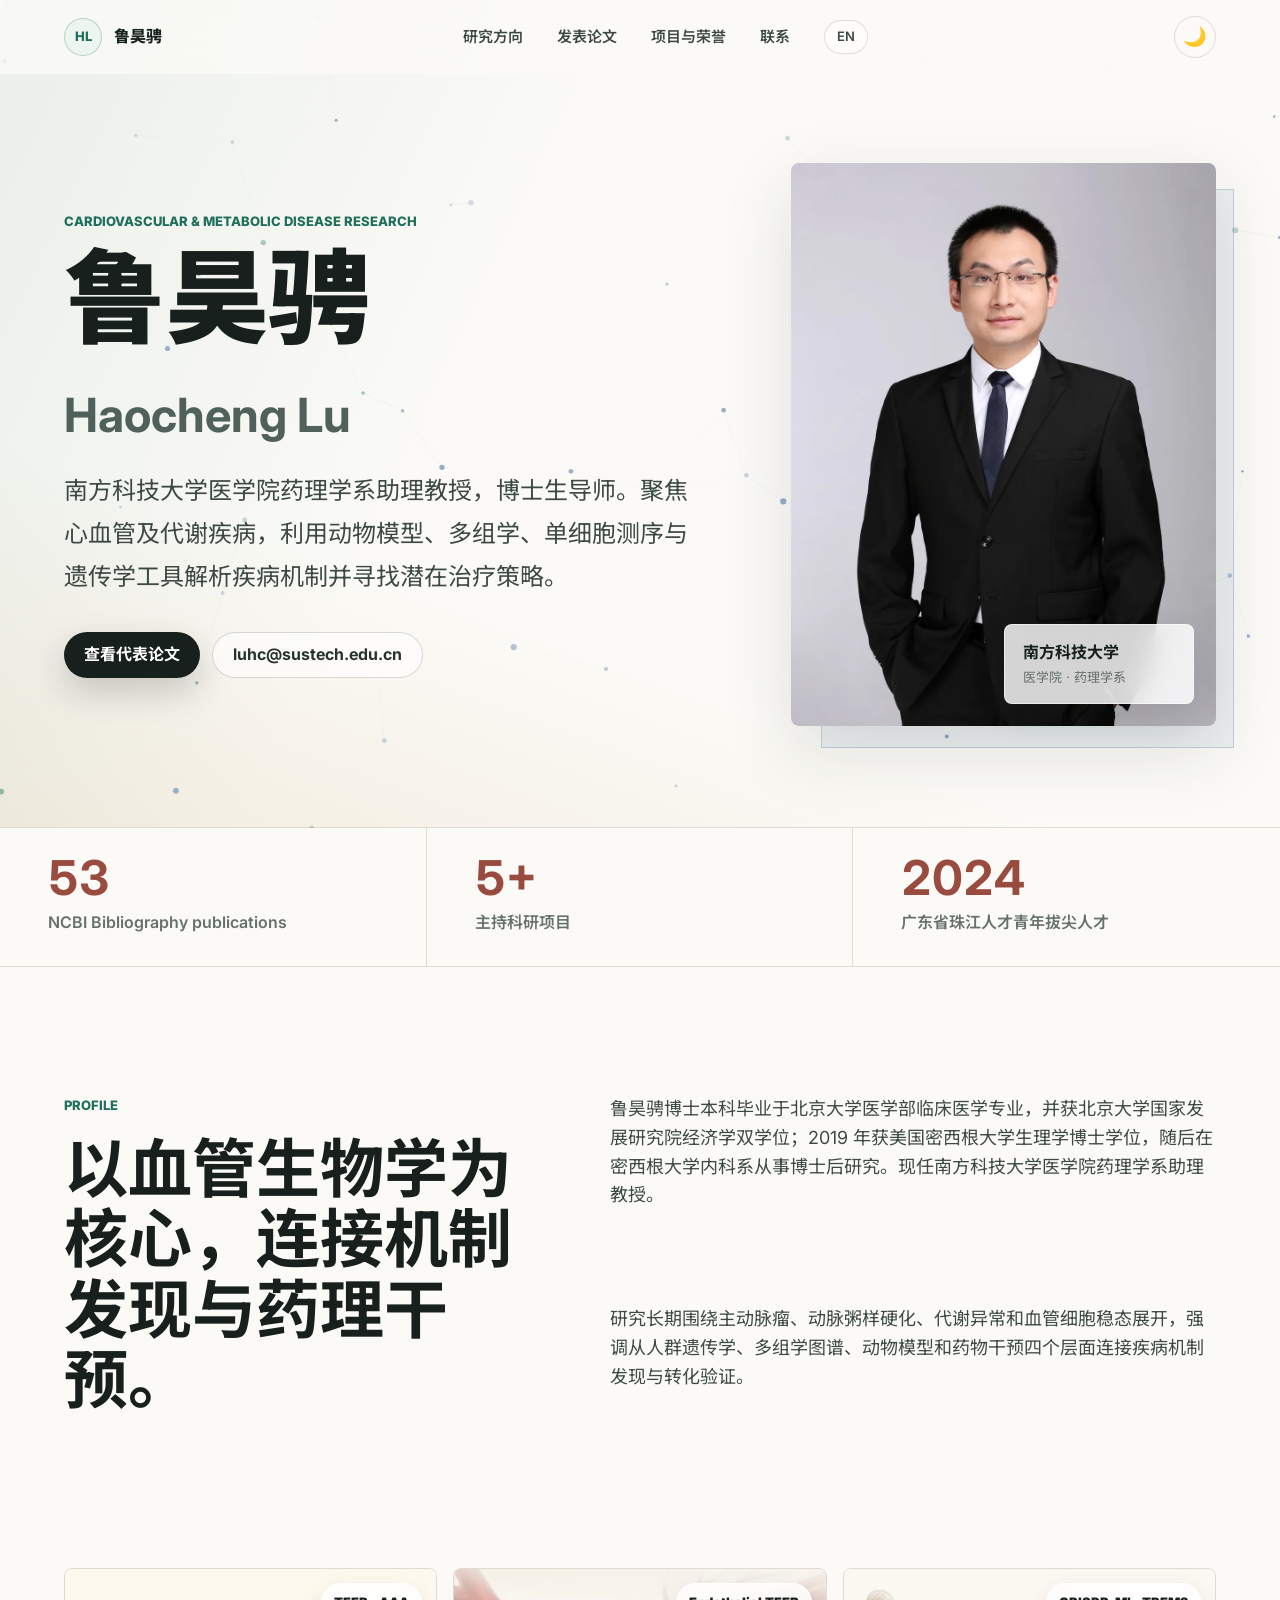
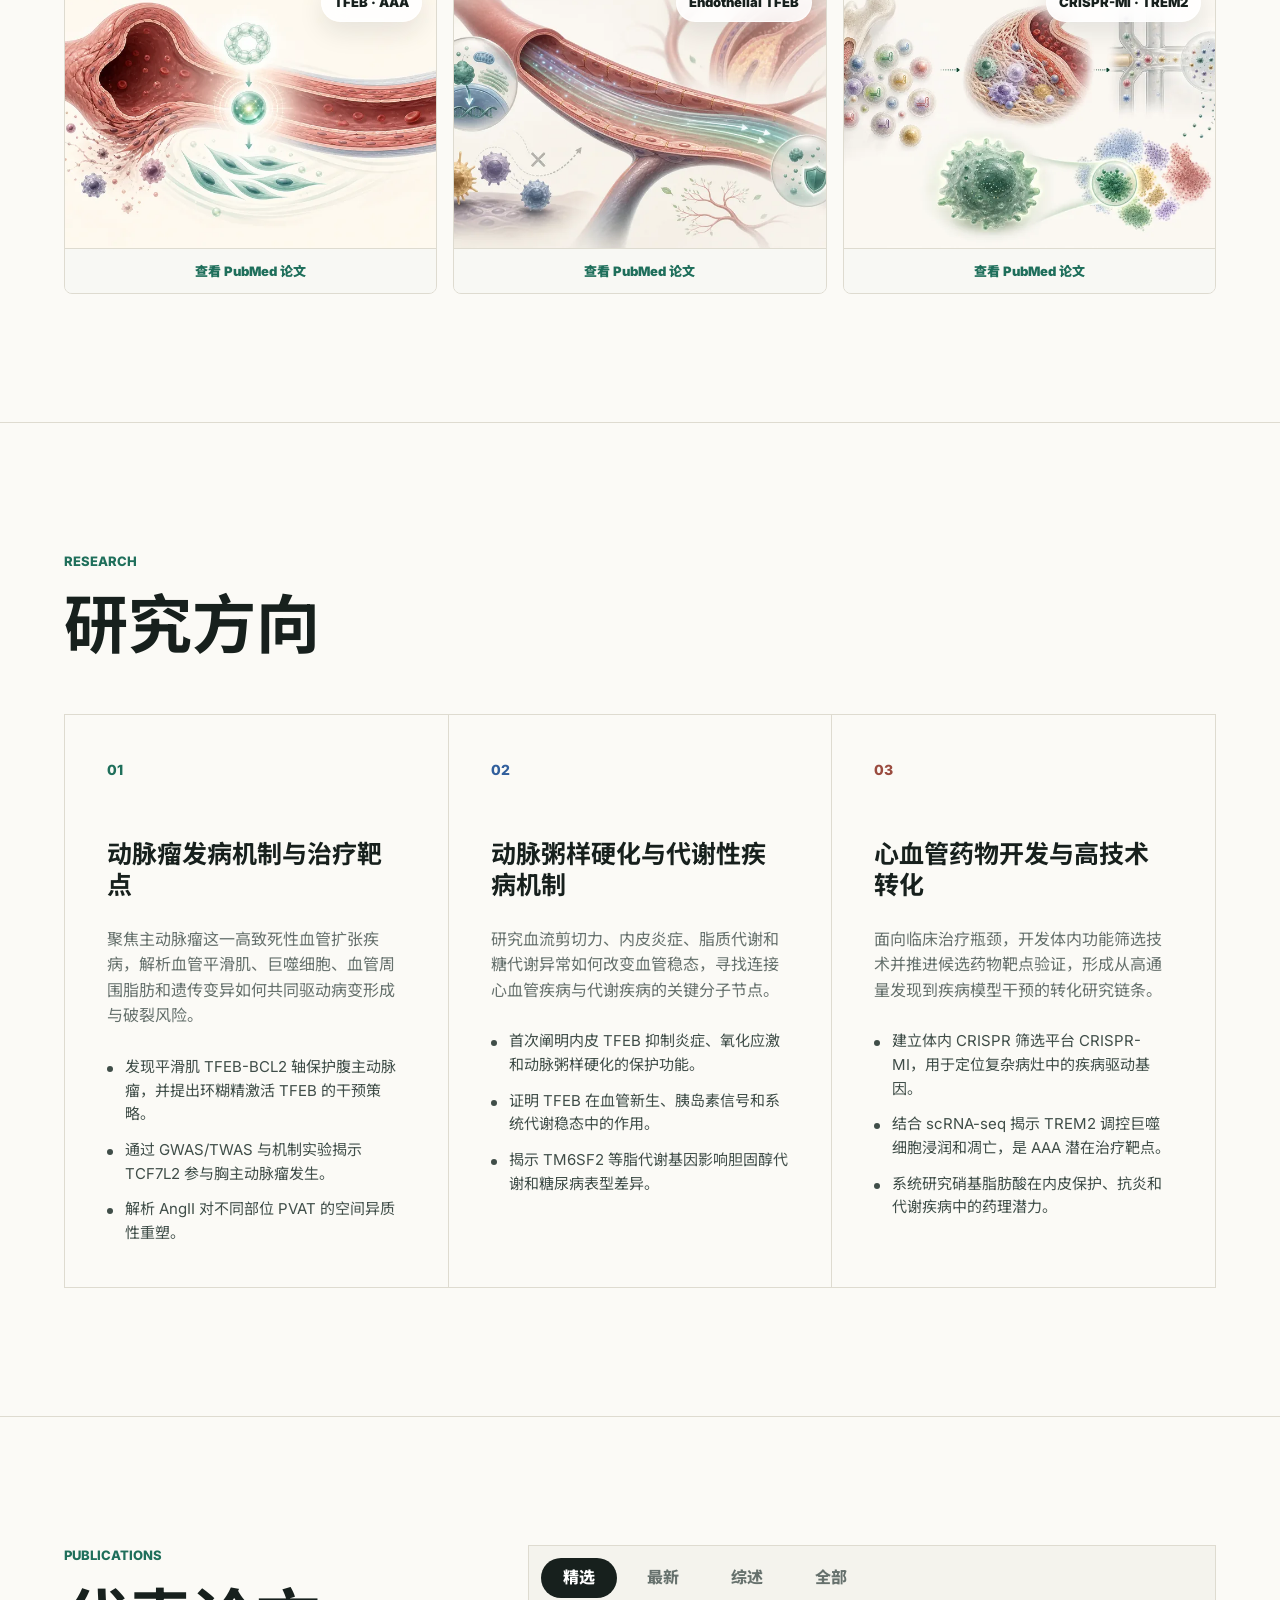
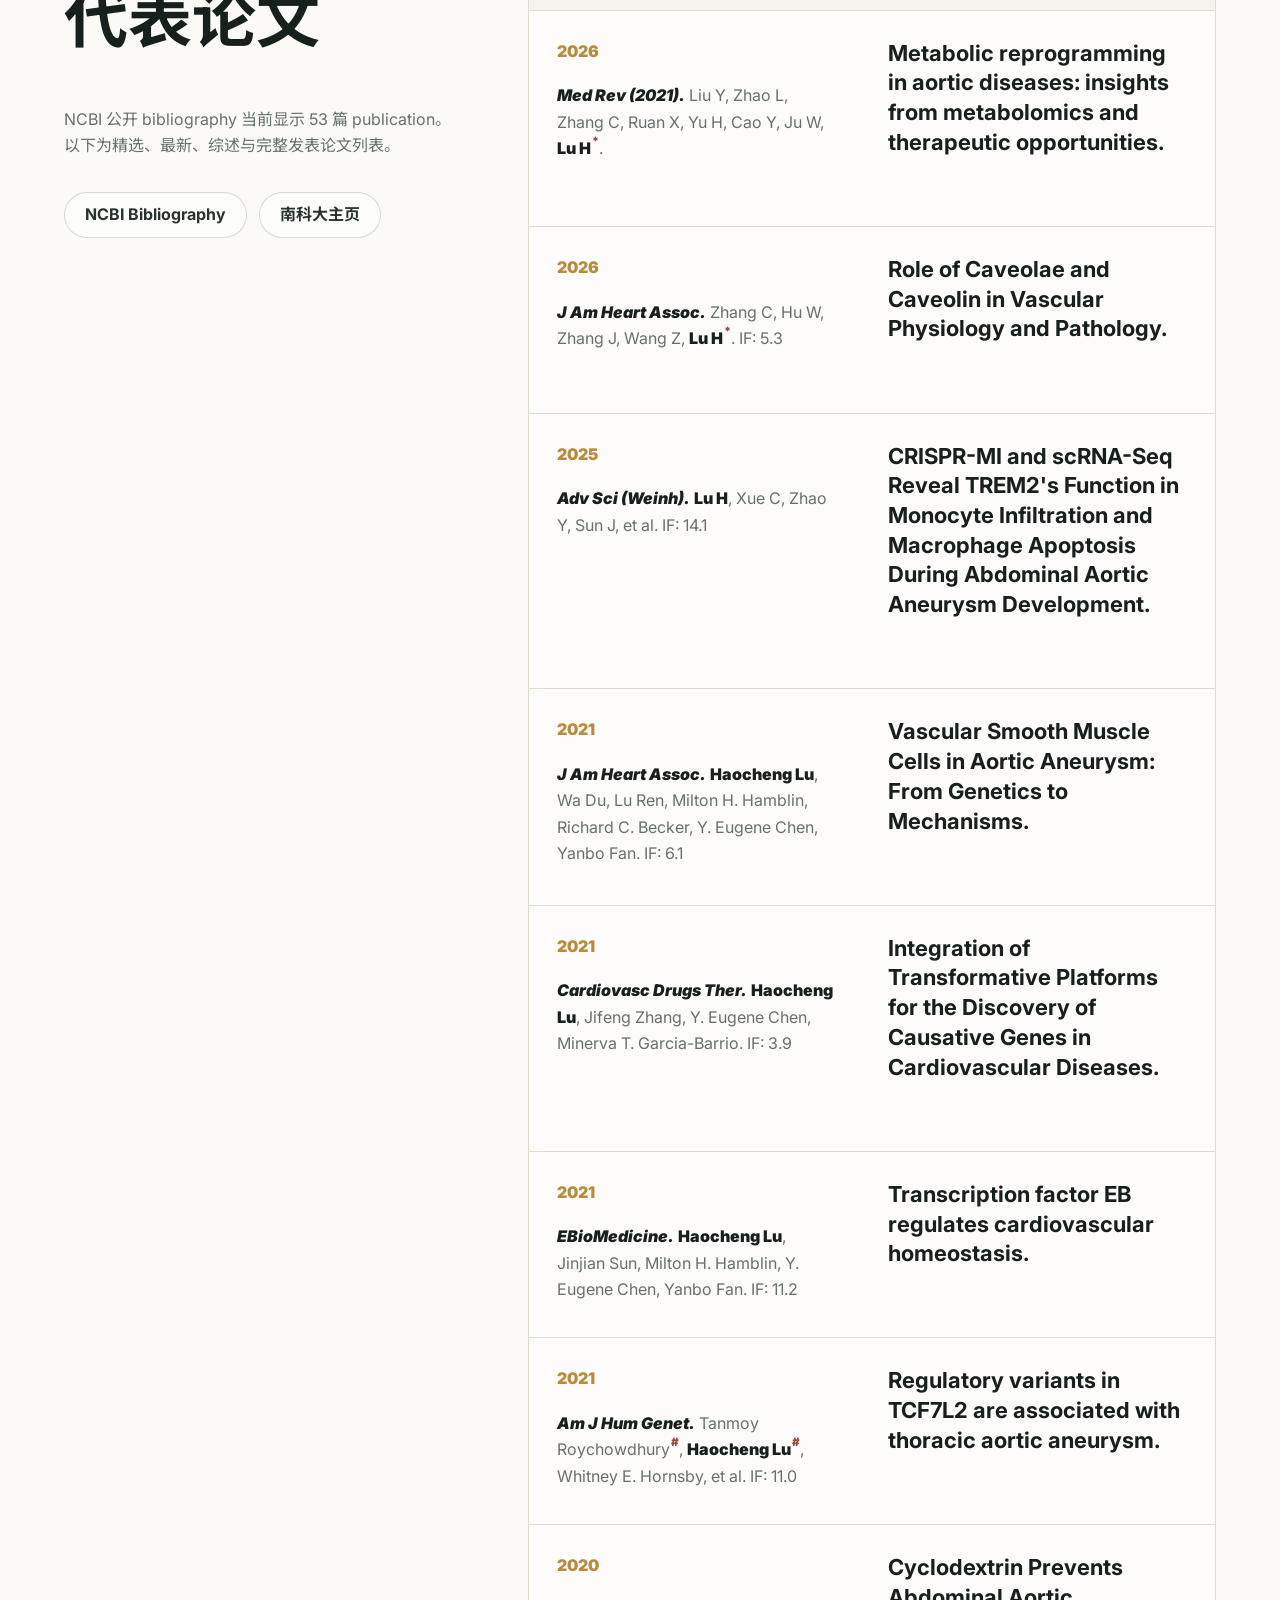
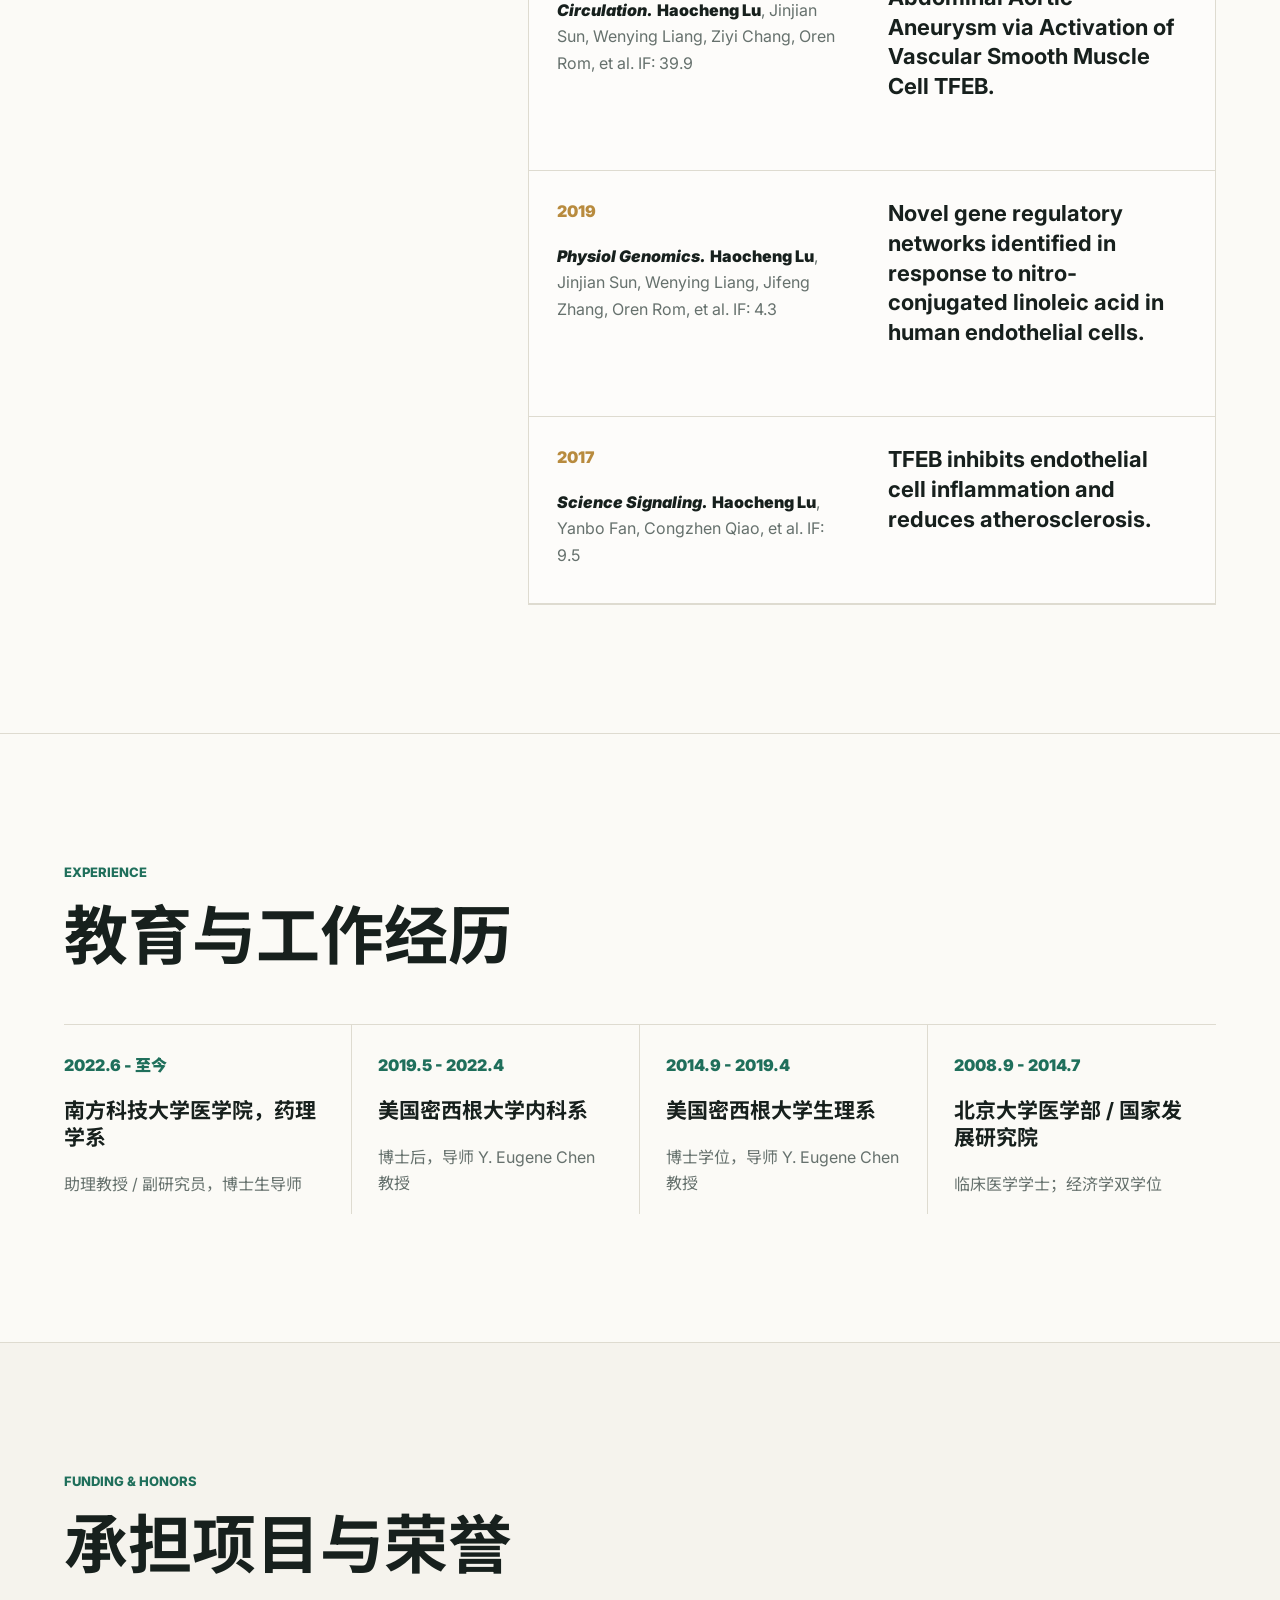
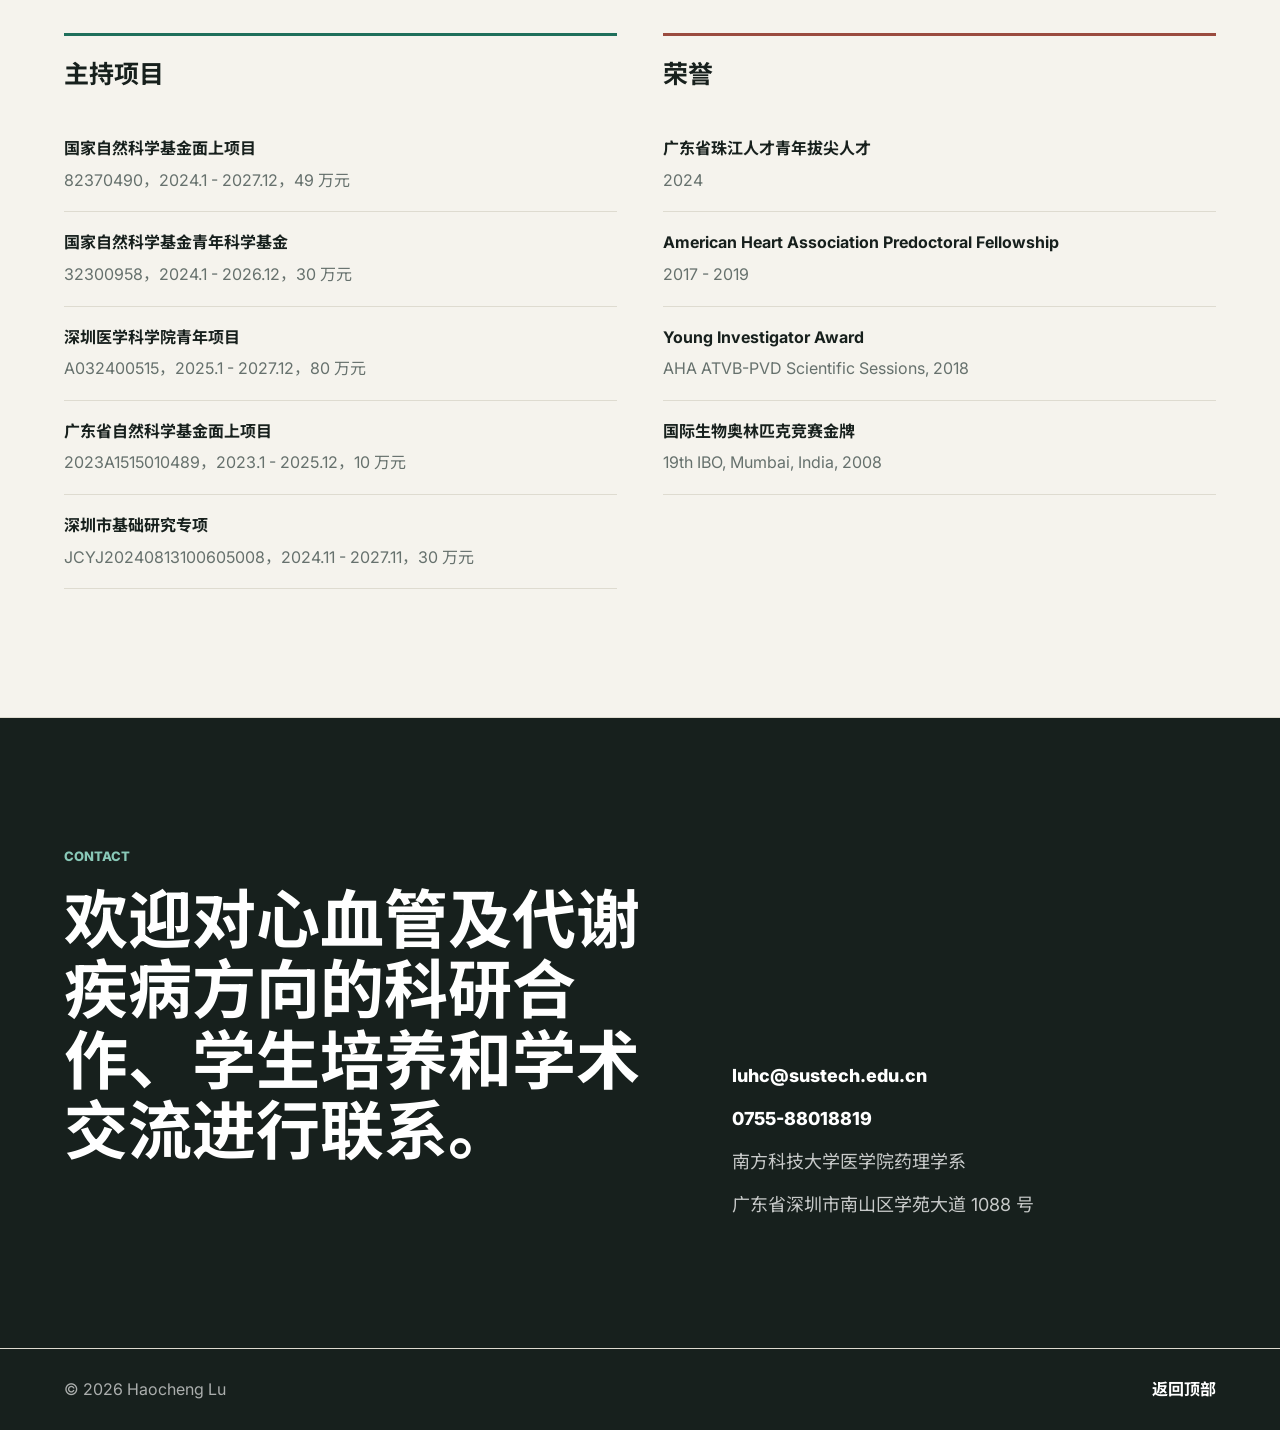
==== commit 5ba46ad0: "Shorten autophagy guidelines author list" ====
--- a/index.html
+++ b/index.html
@@ -696,7 +696,7 @@
             <article class="publication" data-group="all">
               <div class="publication-meta">
                 <time>2021</time>
-                <p><strong><em>Autophagy.</em></strong> Klionsky DJ, Abdel-Aziz AK, Abdelfatah S, Abdellatif M, Abdoli A, Abel S, Abeliovich H, Abildgaard MH, Abudu YP, Acevedo-Arozena A, Adamopoulos IE, Adeli K, Adolph TE, Adornetto A, Aflaki E, Agam G, Agarwal A, Aggarwal BB, Agnello M, Agostinis P, Agrewala JN, Agrotis A, Aguilar PV, Ahmad ST, Ahmed ZM, Ahumada-Castro U, Aits S, Aizawa S, Akkoc Y, Akoumianaki T, Akpinar HA, Al-Abd AM, Al-Akra L, Al-Gharaibeh A, Alaoui-Jamali MA, Alberti S, Alcocer-Gómez E, Alessandri C, Ali M, Alim Al-Bari MA, Aliwaini S, Alizadeh J, Almacellas E, Almasan A, Alonso A, Alonso GD, Altan-Bonnet N, Altieri DC, Álvarez ÉMC, Alves S, Alves da Costa C, Alzaharna MM, Amadio M, Amantini C, Amaral C, Ambrosio S, Amer AO, Ammanathan V, An Z, Andersen SU, Andrabi SA, Andrade-Silva M, Andres AM, Angelini S, Ann D, Anozie UC, Ansari MY, Antas P, Antebi A, Antón Z, Anwar T, Apetoh L, Apostolova N, Araki T, Araki Y, Arasaki K, Araújo WL, Araya J, Arden C, Arévalo MA, Arguelles S, Arias E, Arikkath J, Arimoto H, Ariosa AR, Armstrong-James D, Arnauné-Pelloquin L, Aroca A, Arroyo DS, Arsov I, Artero R, Asaro DML, Aschner M, Ashrafizadeh M, Ashur-Fabian O, Atanasov AG, Au AK, Auberger P, Auner HW, Aurelian L, Autelli R, Avagliano L, Ávalos Y, Aveic S, Aveleira CA, Avin-Wittenberg T, Aydin Y, Ayton S, Ayyadevara S, Azzopardi M, Baba M, Backer JM, Backues SK, Bae DH, Bae ON, Bae SH, Baehrecke EH, Baek A, Baek SH, Baek SH, Bagetta G, Bagniewska-Zadworna A, Bai H, Bai J, Bai X, Bai Y, Bairagi N, Baksi S, Balbi T, Baldari CT, Balduini W, Ballabio A, Ballester M, Balazadeh S, Balzan R, Bandopadhyay R, Banerjee S, Banerjee S, Bánréti Á, Bao Y, Baptista MS, Baracca A, Barbati C, Bargiela A, Barilà D, Barlow PG, Barmada SJ, Barreiro E, Barreto GE, Bartek J, Bartel B, Bartolome A, Barve GR, Basagoudanavar SH, Bassham DC, Bast RC Jr, Basu A, Batoko H, Batten I, Baulieu EE, Baumgarner BL, Bayry J, Beale R, Beau I, Beaumatin F, Bechara LRG, Beck GR Jr, Beers MF, Begun J, Behrends C, Behrens GMN, Bei R, Bejarano E, Bel S, Behl C, Belaid A, Belgareh-Touzé N, Bellarosa C, Belleudi F, Belló Pérez M, Bello-Morales R, Beltran JSO, Beltran S, Benbrook DM, Bendorius M, Benitez BA, Benito-Cuesta I, Bensalem J, Berchtold MW, Berezowska S, Bergamaschi D, Bergami M, Bergmann A, Berliocchi L, Berlioz-Torrent C, Bernard A, Berthoux L, Besirli CG, Besteiro S, Betin VM, Beyaert R, Bezbradica JS, Bhaskar K, Bhatia-Kissova I, Bhattacharya R, Bhattacharya S, Bhattacharyya S, Bhuiyan MS, Bhutia SK, Bi L, Bi X, Biden TJ, Bijian K, Billes VA, Binart N, Bincoletto C, Birgisdottir AB, Bjorkoy G, Blanco G, Blas-Garcia A, Blasiak J, Blomgran R, Blomgren K, Blum JS, Boada-Romero E, Boban M, Boesze-Battaglia K, Boeuf P, Boland B, Bomont P, Bonaldo P, Bonam SR, Bonfili L, Bonifacino JS, Boone BA, Bootman MD, Bordi M, Borner C, Bornhauser BC, Borthakur G, Bosch J, Bose S, Botana LM, Botas J, Boulanger CM, Boulton ME, Bourdenx M, Bourgeois B, Bourke NM, Bousquet G, Boya P, Bozhkov PV, Bozi LHM, Bozkurt TO, Brackney DE, Brandts CH, Braun RJ, Braus GH, Bravo-Sagua R, Bravo-San Pedro JM, Brest P, Bringer MA, Briones-Herrera A, Broaddus VC, Brodersen P, Brodsky JL, Brody SL, Bronson PG, Bronstein JM, Brown CN, Brown RE, Brum PC, Brumell JH, Brunetti-Pierri N, Bruno D, Bryson-Richardson RJ, Bucci C, Buchrieser C, Bueno M, Buitrago-Molina LE, Buraschi S, Buch S, Buchan JR, Buckingham EM, Budak H, Budini M, Bultynck G, Burada F, Burgoyne JR, Burón MI, Bustos V, Büttner S, Butturini E, Byrd A, Cabas I, Cabrera-Benitez S, Cadwell K, Cai J, Cai L, Cai Q, Cairó M, Calbet JA, Caldwell GA, Caldwell KA, Call JA, Calvani R, Calvo AC, Calvo-Rubio Barrera M, Camara NO, Camonis JH, Camougrand N, Campanella M, Campbell EM, Campbell-Valois FX, Campello S, Campesi I, Campos JC, Camuzard O, Cancino J, Candido de Almeida D, Canesi L, Caniggia I, Canonico B, Cantí C, Cao B, Caraglia M, Caramés B, Carchman EH, Cardenal-Muñoz E, Cardenas C, Cardenas L, Cardoso SM, Carew JS, Carle GF, Carleton G, Carloni S, Carmona-Gutierrez D, Carneiro LA, Carnevali O, Carosi JM, Carra S, Carrier A, Carrier L, Carroll B, Carter AB, Carvalho AN, Casanova M, Casas C, Casas J, Cassioli C, Castillo EF, Castillo K, Castillo-Lluva S, Castoldi F, Castori M, Castro AF, Castro-Caldas M, Castro-Hernandez J, Castro-Obregon S, Catz SD, Cavadas C, Cavaliere F, Cavallini G, Cavinato M, Cayuela ML, Cebollada Rica P, Cecarini V, Cecconi F, Cechowska-Pasko M, Cenci S, Ceperuelo-Mallafré V, Cerqueira JJ, Cerutti JM, Cervia D, Cetintas VB, Cetrullo S, Chae HJ, Chagin AS, Chai CY, Chakrabarti G, Chakrabarti O, Chakraborty T, Chakraborty T, Chami M, Chamilos G, Chan DW, Chan EYW, Chan ED, Chan HYE, Chan HH, Chan H, Chan MTV, Chan YS, Chandra PK, Chang CP, Chang C, Chang HC, Chang K, Chao J, Chapman T, Charlet-Berguerand N, Chatterjee S, Chaube SK, Chaudhary A, Chauhan S, Chaum E, Checler F, Cheetham ME, Chen CS, Chen GC, Chen JF, Chen LL, Chen L, Chen L, Chen M, Chen MK, Chen N, Chen Q, Chen RH, Chen S, Chen W, Chen W, Chen XM, Chen XW, Chen X, Chen Y, Chen YG, Chen Y, Chen Y, Chen YJ, Chen YQ, Chen ZS, Chen Z, Chen ZH, Chen ZJ, Chen Z, Cheng H, Cheng J, Cheng SY, Cheng W, Cheng X, Cheng XT, Cheng Y, Cheng Z, Chen Z, Cheong H, Cheong JK, Chernyak BV, Cherry S, Cheung CFR, Cheung CHA, Cheung KH, Chevet E, Chi RJ, Chiang AKS, Chiaradonna F, Chiarelli R, Chiariello M, Chica N, Chiocca S, Chiong M, Chiou SH, Chiramel AI, Chiurchiù V, Cho DH, Choe SK, Choi AMK, Choi ME, Choudhury KR, Chow NS, Chu CT, Chua JP, Chua JJE, Chung H, Chung KP, Chung S, Chung SH, Chung YL, Cianfanelli V, Ciechomska IA, Cifuentes M, Cinque L, Cirak S, Cirone M, Clague MJ, Clarke R, Clementi E, Coccia EM, Codogno P, Cohen E, Cohen MM, Colasanti T, Colasuonno F, Colbert RA, Colell A, Čolić M, Coll NS, Collins MO, Colombo MI, Colón-Ramos DA, Combaret L, Comincini S, Cominetti MR, Consiglio A, Conte A, Conti F, Contu VR, Cookson MR, Coombs KM, Coppens I, Corasaniti MT, Corkery DP, Cordes N, Cortese K, Costa MDC, Costantino S, Costelli P, Coto-Montes A, Crack PJ, Crespo JL, Criollo A, Crippa V, Cristofani R, Csizmadia T, Cuadrado A, Cui B, Cui J, Cui Y, Cui Y, Culetto E, Cumino AC, Cybulsky AV, Czaja MJ, Czuczwar SJ, D&#x27;Adamo S, D&#x27;Amelio M, D&#x27;Arcangelo D, D&#x27;Lugos AC, D&#x27;Orazi G, da Silva JA, Dafsari HS, Dagda RK, Dagdas Y, Daglia M, Dai X, Dai Y, Dai Y, Dal Col J, Dalhaimer P, Dalla Valle L, Dallenga T, Dalmasso G, Damme M, Dando I, Dantuma NP, Darling AL, Das H, Dasarathy S, Dasari SK, Dash S, Daumke O, Dauphinee AN, Davies JS, Dávila VA, Davis RJ, Davis T, Dayalan Naidu S, De Amicis F, De Bosscher K, De Felice F, De Franceschi L, De Leonibus C, de Mattos Barbosa MG, De Meyer GRY, De Milito A, De Nunzio C, De Palma C, De Santi M, De Virgilio C, De Zio D, Debnath J, DeBosch BJ, Decuypere JP, Deehan MA, Deflorian G, DeGregori J, Dehay B, Del Rio G, Delaney JR, Delbridge LMD, Delorme-Axford E, Delpino MV, Demarchi F, Dembitz V, Demers ND, Deng H, Deng Z, Dengjel J, Dent P, Denton D, DePamphilis ML, Der CJ, Deretic V, Descoteaux A, Devis L, Devkota S, Devuyst O, Dewson G, Dharmasivam M, Dhiman R, di Bernardo D, Di Cristina M, Di Domenico F, Di Fazio P, Di Fonzo A, Di Guardo G, Di Guglielmo GM, Di Leo L, Di Malta C, Di Nardo A, Di Rienzo M, Di Sano F, Diallinas G, Diao J, Diaz-Araya G, Díaz-Laviada I, Dickinson JM, Diederich M, Dieudé M, Dikic I, Ding S, Ding WX, Dini L, Dinić J, Dinic M, Dinkova-Kostova AT, Dionne MS, Distler JHW, Diwan A, Dixon IMC, Djavaheri-Mergny M, Dobrinski I, Dobrovinskaya O, Dobrowolski R, Dobson RCJ, Đokić J, Dokmeci Emre S, Donadelli M, Dong B, Dong X, Dong Z, Dorn Ii GW, Dotsch V, Dou H, Dou J, Dowaidar M, Dridi S, Drucker L, Du A, Du C, Du G, Du HN, Du LL, du Toit A, Duan SB, Duan X, Duarte SP, Dubrovska A, Dunlop EA, Dupont N, Durán RV, Dwarakanath BS, Dyshlovoy SA, Ebrahimi-Fakhari D, Eckhart L, Edelstein CL, Efferth T, Eftekharpour E, Eichinger L, Eid N, Eisenberg T, Eissa NT, Eissa S, Ejarque M, El Andaloussi A, El-Hage N, El-Naggar S, Eleuteri AM, El-Shafey ES, Elgendy M, Eliopoulos AG, Elizalde MM, Elks PM, Elsasser HP, Elsherbiny ES, Emerling BM, Emre NCT, Eng CH, Engedal N, Engelbrecht AM, Engelsen AST, Enserink JM, Escalante R, Esclatine A, Escobar-Henriques M, Eskelinen EL, Espert L, Eusebio MO, Fabrias G, Fabrizi C, Facchiano A, Facchiano F, Fadeel B, Fader C, Faesen AC, Fairlie WD, Falcó A, Falkenburger BH, Fan D, Fan J, Fan Y, Fang EF, Fang Y, Fang Y, Fanto M, Farfel-Becker T, Faure M, Fazeli G, Fedele AO, Feldman AM, Feng D, Feng J, Feng L, Feng Y, Feng Y, Feng W, Fenz Araujo T, Ferguson TA, Fernández ÁF, Fernandez-Checa JC, Fernández-Veledo S, Fernie AR, Ferrante AW Jr, Ferraresi A, Ferrari MF, Ferreira JCB, Ferro-Novick S, Figueras A, Filadi R, Filigheddu N, Filippi-Chiela E, Filomeni G, Fimia GM, Fineschi V, Finetti F, Finkbeiner S, Fisher EA, Fisher PB, Flamigni F, Fliesler SJ, Flo TH, Florance I, Florey O, Florio T, Fodor E, Follo C, Fon EA, Forlino A, Fornai F, Fortini P, Fracassi A, Fraldi A, Franco B, Franco R, Franconi F, Frankel LB, Friedman SL, Fröhlich LF, Frühbeck G, Fuentes JM, Fujiki Y, Fujita N, Fujiwara Y, Fukuda M, Fulda S, Furic L, Furuya N, Fusco C, Gack MU, Gaffke L, Galadari S, Galasso A, Galindo MF, Gallolu Kankanamalage S, Galluzzi L, Galy V, Gammoh N, Gan B, Ganley IG, Gao F, Gao H, Gao M, Gao P, Gao SJ, Gao W, Gao X, Garcera A, Garcia MN, Garcia VE, García-Del Portillo F, Garcia-Escudero V, Garcia-Garcia A, Garcia-Macia M, García-Moreno D, Garcia-Ruiz C, García-Sanz P, Garg AD, Gargini R, Garofalo T, Garry RF, Gassen NC, Gatica D, Ge L, Ge W, Geiss-Friedlander R, Gelfi C, Genschik P, Gentle IE, Gerbino V, Gerhardt C, Germain K, Germain M, Gewirtz DA, Ghasemipour Afshar E, Ghavami S, Ghigo A, Ghosh M, Giamas G, Giampietri C, Giatromanolaki A, Gibson GE, Gibson SB, Ginet V, Giniger E, Giorgi C, Girao H, Girardin SE, Giridharan M, Giuliano S, Giulivi C, Giuriato S, Giustiniani J, Gluschko A, Goder V, Goginashvili A, Golab J, Goldstone DC, Golebiewska A, Gomes LR, Gomez R, Gómez-Sánchez R, Gomez-Puerto MC, Gomez-Sintes R, Gong Q, Goni FM, González-Gallego J, Gonzalez-Hernandez T, Gonzalez-Polo RA, Gonzalez-Reyes JA, González-Rodríguez P, Goping IS, Gorbatyuk MS, Gorbunov NV, Görgülü K, Gorojod RM, Gorski SM, Goruppi S, Gotor C, Gottlieb RA, Gozes I, Gozuacik D, Graef M, Gräler MH, Granatiero V, Grasso D, Gray JP, Green DR, Greenhough A, Gregory SL, Griffin EF, Grinstaff MW, Gros F, Grose C, Gross AS, Gruber F, Grumati P, Grune T, Gu X, Guan JL, Guardia CM, Guda K, Guerra F, Guerri C, Guha P, Guillén C, Gujar S, Gukovskaya A, Gukovsky I, Gunst J, Günther A, Guntur AR, Guo C, Guo C, Guo H, Guo LW, Guo M, Gupta P, Gupta SK, Gupta S, Gupta VB, Gupta V, Gustafsson AB, Gutterman DD, H B R, Haapasalo A, Haber JE, Hać A, Hadano S, Hafrén AJ, Haidar M, Hall BS, Halldén G, Hamacher-Brady A, Hamann A, Hamasaki M, Han W, Hansen M, Hanson PI, Hao Z, Harada M, Harhaji-Trajkovic L, Hariharan N, Haroon N, Harris J, Hasegawa T, Hasima Nagoor N, Haspel JA, Haucke V, Hawkins WD, Hay BA, Haynes CM, Hayrabedyan SB, Hays TS, He C, He Q, He RR, He YW, He YY, Heakal Y, Heberle AM, Hejtmancik JF, Helgason GV, Henkel V, Herb M, Hergovich A, Herman-Antosiewicz A, Hernández A, Hernandez C, Hernandez-Diaz S, Hernandez-Gea V, Herpin A, Herreros J, Hervás JH, Hesselson D, Hetz C, Heussler VT, Higuchi Y, Hilfiker S, Hill JA, Hlavacek WS, Ho EA, Ho IHT, Ho PW, Ho SL, Ho WY, Hobbs GA, Hochstrasser M, Hoet PHM, Hofius D, Hofman P, Höhn A, Holmberg CI, Hombrebueno JR, Yi-Ren Hong CH, Hooper LV, Hoppe T, Horos R, Hoshida Y, Hsin IL, Hsu HY, Hu B, Hu D, Hu LF, Hu MC, Hu R, Hu W, Hu YC, Hu ZW, Hua F, Hua J, Hua Y, Huan C, Huang C, Huang C, Huang C, Huang C, Huang H, Huang K, Huang MLH, Huang R, Huang S, Huang T, Huang X, Huang YJ, Huber TB, Hubert V, Hubner CA, Hughes SM, Hughes WE, Humbert M, Hummer G, Hurley JH, Hussain S, Hussain S, Hussey PJ, Hutabarat M, Hwang HY, Hwang S, Ieni A, Ikeda F, Imagawa Y, Imai Y, Imbriano C, Imoto M, Inman DM, Inoki K, Iovanna J, Iozzo RV, Ippolito G, Irazoqui JE, Iribarren P, Ishaq M, Ishikawa M, Ishimwe N, Isidoro C, Ismail N, Issazadeh-Navikas S, Itakura E, Ito D, Ivankovic D, Ivanova S, Iyer AKV, Izquierdo JM, Izumi M, Jäättelä M, Jabir MS, Jackson WT, Jacobo-Herrera N, Jacomin AC, Jacquin E, Jadiya P, Jaeschke H, Jagannath C, Jakobi AJ, Jakobsson J, Janji B, Jansen-Dürr P, Jansson PJ, Jantsch J, Januszewski S, Jassey A, Jean S, Jeltsch-David H, Jendelova P, Jenny A, Jensen TE, Jessen N, Jewell JL, Ji J, Jia L, Jia R, Jiang L, Jiang Q, Jiang R, Jiang T, Jiang X, Jiang Y, Jimenez-Sanchez M, Jin EJ, Jin F, Jin H, Jin L, Jin L, Jin M, Jin S, Jo EK, Joffre C, Johansen T, Johnson GVW, Johnston SA, Jokitalo E, Jolly MK, Joosten LAB, Jordan J, Joseph B, Ju D, Ju JS, Ju J, Juárez E, Judith D, Juhász G, Jun Y, Jung CH, Jung SC, Jung YK, Jungbluth H, Jungverdorben J, Just S, Kaarniranta K, Kaasik A, Kabuta T, Kaganovich D, Kahana A, Kain R, Kajimura S, Kalamvoki M, Kalia M, Kalinowski DS, Kaludercic N, Kalvari I, Kaminska J, Kaminskyy VO, Kanamori H, Kanasaki K, Kang C, Kang R, Kang SS, Kaniyappan S, Kanki T, Kanneganti TD, Kanthasamy AG, Kanthasamy A, Kantorow M, Kapuy O, Karamouzis MV, Karim MR, Karmakar P, Katare RG, Kato M, Kaufmann SHE, Kauppinen A, Kaushal GP, Kaushik S, Kawasaki K, Kazan K, Ke PY, Keating DJ, Keber U, Kehrl JH, Keller KE, Keller CW, Kemper JK, Kenific CM, Kepp O, Kermorgant S, Kern A, Ketteler R, Keulers TG, Khalfin B, Khalil H, Khambu B, Khan SY, Khandelwal VKM, Khandia R, Kho W, Khobrekar NV, Khuansuwan S, Khundadze M, Killackey SA, Kim D, Kim DR, Kim DH, Kim DE, Kim EY, Kim EK, Kim HR, Kim HS, Hyung-Ryong Kim, Kim JH, Kim JK, Kim JH, Kim J, Kim JH, Kim KI, Kim PK, Kim SJ, Kimball SR, Kimchi A, Kimmelman AC, Kimura T, King MA, Kinghorn KJ, Kinsey CG, Kirkin V, Kirshenbaum LA, Kiselev SL, Kishi S, Kitamoto K, Kitaoka Y, Kitazato K, Kitsis RN, Kittler JT, Kjaerulff O, Klein PS, Klopstock T, Klucken J, Knævelsrud H, Knorr RL, Ko BCB, Ko F, Ko JL, Kobayashi H, Kobayashi S, Koch I, Koch JC, Koenig U, Kögel D, Koh YH, Koike M, Kohlwein SD, Kocaturk NM, Komatsu M, König J, Kono T, Kopp BT, Korcsmaros T, Korkmaz G, Korolchuk VI, Korsnes MS, Koskela A, Kota J, Kotake Y, Kotler ML, Kou Y, Koukourakis MI, Koustas E, Kovacs AL, Kovács T, Koya D, Kozako T, Kraft C, Krainc D, Krämer H, Krasnodembskaya AD, Kretz-Remy C, Kroemer G, Ktistakis NT, Kuchitsu K, Kuenen S, Kuerschner L, Kukar T, Kumar A, Kumar A, Kumar D, Kumar D, Kumar S, Kume S, Kumsta C, Kundu CN, Kundu M, Kunnumakkara AB, Kurgan L, Kutateladze TG, Kutlu O, Kwak S, Kwon HJ, Kwon TK, Kwon YT, Kyrmizi I, La Spada A, Labonté P, Ladoire S, Laface I, Lafont F, Lagace DC, Lahiri V, Lai Z, Laird AS, Lakkaraju A, Lamark T, Lan SH, Landajuela A, Lane DJR, Lane JD, Lang CH, Lange C, Langel Ü, Langer R, Lapaquette P, Laporte J, LaRusso NF, Lastres-Becker I, Lau WCY, Laurie GW, Lavandero S, Law BYK, Law HK, Layfield R, Le W, Le Stunff H, Leary AY, Lebrun JJ, Leck LYW, Leduc-Gaudet JP, Lee C, Lee CP, Lee DH, Lee EB, Lee EF, Lee GM, Lee HJ, Lee HK, Lee JM, Lee JS, Lee JA, Lee JY, Lee JH, Lee M, Lee MG, Lee MJ, Lee MS, Lee SY, Lee SJ, Lee SY, Lee SB, Lee WH, Lee YR, Lee YH, Lee Y, Lefebvre C, Legouis R, Lei YL, Lei Y, Leikin S, Leitinger G, Lemus L, Leng S, Lenoir O, Lenz G, Lenz HJ, Lenzi P, León Y, Leopoldino AM, Leschczyk C, Leskelä S, Letellier E, Leung CT, Leung PS, Leventhal JS, Levine B, Lewis PA, Ley K, Li B, Li DQ, Li J, Li J, Li J, Li K, Li L, Li M, Li M, Li M, Li M, Li M, Li PL, Li MQ, Li Q, Li S, Li T, Li W, Li W, Li X, Li YP, Li Y, Li Z, Li Z, Li Z, Lian J, Liang C, Liang Q, Liang W, Liang Y, Liang Y, Liao G, Liao L, Liao M, Liao YF, Librizzi M, Lie PPY, Lilly MA, Lim HJ, Lima TRR, Limana F, Lin C, Lin CW, Lin DS, Lin FC, Lin JD, Lin KM, Lin KH, Lin LT, Lin PH, Lin Q, Lin S, Lin SJ, Lin W, Lin X, Lin YX, Lin YS, Linden R, Lindner P, Ling SC, Lingor P, Linnemann AK, Liou YC, Lipinski MM, Lipovšek S, Lira VA, Lisiak N, Liton PB, Liu C, Liu CH, Liu CF, Liu CH, Liu F, Liu H, Liu HS, Liu HF, Liu H, Liu J, Liu J, Liu J, Liu L, Liu L, Liu M, Liu Q, Liu W, Liu W, Liu XH, Liu X, Liu X, Liu X, Liu X, Liu Y, Liu Y, Liu Y, Liu Y, Liu Y, Livingston JA, Lizard G, Lizcano JM, Ljubojevic-Holzer S, LLeonart ME, Llobet-Navàs D, Llorente A, Lo CH, Lobato-Márquez D, Long Q, Long YC, Loos B, Loos JA, López MG, López-Doménech G, López-Guerrero JA, López-Jiménez AT, López-Pérez Ó, López-Valero I, Lorenowicz MJ, Lorente M, Lorincz P, Lossi L, Lotersztajn S, Lovat PE, Lovell JF, Lovy A, Lőw P, Lu G, <strong class="me">Lu H</strong>, Lu JH, Lu JJ, Lu M, Lu S, Luciani A, Lucocq JM, Ludovico P, Luftig MA, Luhr M, Luis-Ravelo D, Lum JJ, Luna-Dulcey L, Lund AH, Lund VK, Lünemann JD, Lüningschrör P, Luo H, Luo R, Luo S, Luo Z, Luparello C, Lüscher B, Luu L, Lyakhovich A, Lyamzaev KG, Lystad AH, Lytvynchuk L, Ma AC, Ma C, Ma M, Ma NF, Ma QH, Ma X, Ma Y, Ma Z, MacDougald OA, Macian F, MacIntosh GC, MacKeigan JP, Macleod KF, Maday S, Madeo F, Madesh M, Madl T, Madrigal-Matute J, Maeda A, Maejima Y, Magarinos M, Mahavadi P, Maiani E, Maiese K, Maiti P, Maiuri MC, Majello B, Major MB, Makareeva E, Malik F, Mallilankaraman K, Malorni W, Maloyan A, Mammadova N, Man GCW, Manai F, Mancias JD, Mandelkow EM, Mandell MA, Manfredi AA, Manjili MH, Manjithaya R, Manque P, Manshian BB, Manzano R, Manzoni C, Mao K, Marchese C, Marchetti S, Marconi AM, Marcucci F, Mardente S, Mareninova OA, Margeta M, Mari M, Marinelli S, Marinelli O, Mariño G, Mariotto S, Marshall RS, Marten MR, Martens S, Martin APJ, Martin KR, Martin S, Martin S, Martín-Segura A, Martín-Acebes MA, Martin-Burriel I, Martin-Rincon M, Martin-Sanz P, Martina JA, Martinet W, Martinez A, Martinez A, Martinez J, Martinez Velazquez M, Martinez-Lopez N, Martinez-Vicente M, Martins DO, Martins JO, Martins WK, Martins-Marques T, Marzetti E, Masaldan S, Masclaux-Daubresse C, Mashek DG, Massa V, Massieu L, Masson GR, Masuelli L, Masyuk AI, Masyuk TV, Matarrese P, Matheu A, Matoba S, Matsuzaki S, Mattar P, Matte A, Mattoscio D, Mauriz JL, Mauthe M, Mauvezin C, Maverakis E, Maycotte P, Mayer J, Mazzoccoli G, Mazzoni C, Mazzulli JR, McCarty N, McDonald C, McGill MR, McKenna SL, McLaughlin B, McLoughlin F, McNiven MA, McWilliams TG, Mechta-Grigoriou F, Medeiros TC, Medina DL, Megeney LA, Megyeri K, Mehrpour M, Mehta JL, Meijer AJ, Meijer AH, Mejlvang J, Meléndez A, Melk A, Memisoglu G, Mendes AF, Meng D, Meng F, Meng T, Menna-Barreto R, Menon MB, Mercer C, Mercier AE, Mergny JL, Merighi A, Merkley SD, Merla G, Meske V, Mestre AC, Metur SP, Meyer C, Meyer H, Mi W, Mialet-Perez J, Miao J, Micale L, Miki Y, Milan E, Milczarek M, Miller DL, Miller SI, Miller S, Millward SW, Milosevic I, Minina EA, Mirzaei H, Mirzaei HR, Mirzaei M, Mishra A, Mishra N, Mishra PK, Misirkic Marjanovic M, Misasi R, Misra A, Misso G, Mitchell C, Mitou G, Miura T, Miyamoto S, Miyazaki M, Miyazaki M, Miyazaki T, Miyazawa K, Mizushima N, Mogensen TH, Mograbi B, Mohammadinejad R, Mohamud Y, Mohanty A, Mohapatra S, Möhlmann T, Mohmmed A, Moles A, Moley KH, Molinari M, Mollace V, Møller AB, Mollereau B, Mollinedo F, Montagna C, Monteiro MJ, Montella A, Montes LR, Montico B, Mony VK, Monzio Compagnoni G, Moore MN, Moosavi MA, Mora AL, Mora M, Morales-Alamo D, Moratalla R, Moreira PI, Morelli E, Moreno S, Moreno-Blas D, Moresi V, Morga B, Morgan AH, Morin F, Morishita H, Moritz OL, Moriyama M, Moriyasu Y, Morleo M, Morselli E, Moruno-Manchon JF, Moscat J, Mostowy S, Motori E, Moura AF, Moustaid-Moussa N, Mrakovcic M, Muciño-Hernández G, Mukherjee A, Mukhopadhyay S, Mulcahy Levy JM, Mulero V, Muller S, Münch C, Munjal A, Munoz-Canoves P, Muñoz-Galdeano T, Münz C, Murakawa T, Muratori C, Murphy BM, Murphy JP, Murthy A, Myöhänen TT, Mysorekar IU, Mytych J, Nabavi SM, Nabissi M, Nagy P, Nah J, Nahimana A, Nakagawa I, Nakamura K, Nakatogawa H, Nandi SS, Nanjundan M, Nanni M, Napolitano G, Nardacci R, Narita M, Nassif M, Nathan I, Natsumeda M, Naude RJ, Naumann C, Naveiras O, Navid F, Nawrocki ST, Nazarko TY, Nazio F, Negoita F, Neill T, Neisch AL, Neri LM, Netea MG, Neubert P, Neufeld TP, Neumann D, Neutzner A, Newton PT, Ney PA, Nezis IP, Ng CCW, Ng TB, Nguyen HTT, Nguyen LT, Ni HM, Ní Cheallaigh C, Ni Z, Nicolao MC, Nicoli F, Nieto-Diaz M, Nilsson P, Ning S, Niranjan R, Nishimune H, Niso-Santano M, Nixon RA, Nobili A, Nobrega C, Noda T, Nogueira-Recalde U, Nolan TM, Nombela I, Novak I, Novoa B, Nozawa T, Nukina N, Nussbaum-Krammer C, Nylandsted J, O&#x27;Donovan TR, O&#x27;Leary SM, O&#x27;Rourke EJ, O&#x27;Sullivan MP, O&#x27;Sullivan TE, Oddo S, Oehme I, Ogawa M, Ogier-Denis E, Ogmundsdottir MH, Ogretmen B, Oh GT, Oh SH, Oh YJ, Ohama T, Ohashi Y, Ohmuraya M, Oikonomou V, Ojha R, Okamoto K, Okazawa H, Oku M, Oliván S, Oliveira JMA, Ollmann M, Olzmann JA, Omari S, Omary MB, Önal G, Ondrej M, Ong SB, Ong SG, Onnis A, Orellana JA, Orellana-Muñoz S, Ortega-Villaizan MDM, Ortiz-Gonzalez XR, Ortona E, Osiewacz HD, Osman AK, Osta R, Otegui MS, Otsu K, Ott C, Ottobrini L, Ou JJ, Outeiro TF, Oynebraten I, Ozturk M, Pagès G, Pahari S, Pajares M, Pajvani UB, Pal R, Paladino S, Pallet N, Palmieri M, Palmisano G, Palumbo C, Pampaloni F, Pan L, Pan Q, Pan W, Pan X, Panasyuk G, Pandey R, Pandey UB, Pandya V, Paneni F, Pang SY, Panzarini E, Papademetrio DL, Papaleo E, Papinski D, Papp D, Park EC, Park HT, Park JM, Park JI, Park JT, Park J, Park SC, Park SY, Parola AH, Parys JB, Pasquier A, Pasquier B, Passos JF, Pastore N, Patel HH, Patschan D, Pattingre S, Pedraza-Alva G, Pedraza-Chaverri J, Pedrozo Z, Pei G, Pei J, Peled-Zehavi H, Pellegrini JM, Pelletier J, Peñalva MA, Peng D, Peng Y, Penna F, Pennuto M, Pentimalli F, Pereira CM, Pereira GJS, Pereira LC, Pereira de Almeida L, Perera ND, Pérez-Lara Á, Perez-Oliva AB, Pérez-Pérez ME, Periyasamy P, Perl A, Perrotta C, Perrotta I, Pestell RG, Petersen M, Petrache I, Petrovski G, Pfirrmann T, Pfister AS, Philips JA, Pi H, Picca A, Pickrell AM, Picot S, Pierantoni GM, Pierdominici M, Pierre P, Pierrefite-Carle V, Pierzynowska K, Pietrocola F, Pietruczuk M, Pignata C, Pimentel-Muiños FX, Pinar M, Pinheiro RO, Pinkas-Kramarski R, Pinton P, Pircs K, Piya S, Pizzo P, Plantinga TS, Platta HW, Plaza-Zabala A, Plomann M, Plotnikov EY, Plun-Favreau H, Pluta R, Pocock R, Pöggeler S, Pohl C, Poirot M, Poletti A, Ponpuak M, Popelka H, Popova B, Porta H, Porte Alcon S, Portilla-Fernandez E, Post M, Potts MB, Poulton J, Powers T, Prahlad V, Prajsnar TK, Praticò D, Prencipe R, Priault M, Proikas-Cezanne T, Promponas VJ, Proud CG, Puertollano R, Puglielli L, Pulinilkunnil T, Puri D, Puri R, Puyal J, Qi X, Qi Y, Qian W, Qiang L, Qiu Y, Quadrilatero J, Quarleri J, Raben N, Rabinowich H, Ragona D, Ragusa MJ, Rahimi N, Rahmati M, Raia V, Raimundo N, Rajasekaran NS, Ramachandra Rao S, Rami A, Ramírez-Pardo I, Ramsden DB, Randow F, Rangarajan PN, Ranieri D, Rao H, Rao L, Rao R, Rathore S, Ratnayaka JA, Ratovitski EA, Ravanan P, Ravegnini G, Ray SK, Razani B, Rebecca V, Reggiori F, Régnier-Vigouroux A, Reichert AS, Reigada D, Reiling JH, Rein T, Reipert S, Rekha RS, Ren H, Ren J, Ren W, Renault T, Renga G, Reue K, Rewitz K, Ribeiro de Andrade Ramos B, Riazuddin SA, Ribeiro-Rodrigues TM, Ricci JE, Ricci R, Riccio V, Richardson DR, Rikihisa Y, Risbud MV, Risueño RM, Ritis K, Rizza S, Rizzuto R, Roberts HC, Roberts LD, Robinson KJ, Roccheri MC, Rocchi S, Rodney GG, Rodrigues T, Rodrigues Silva VR, Rodriguez A, Rodriguez-Barrueco R, Rodriguez-Henche N, Rodriguez-Rocha H, Roelofs J, Rogers RS, Rogov VV, Rojo AI, Rolka K, Romanello V, Romani L, Romano A, Romano PS, Romeo-Guitart D, Romero LC, Romero M, Roney JC, Rongo C, Roperto S, Rosenfeldt MT, Rosenstiel P, Rosenwald AG, Roth KA, Roth L, Roth S, Rouschop KMA, Roussel BD, Roux S, Rovere-Querini P, Roy A, Rozieres A, Ruano D, Rubinsztein DC, Rubtsova MP, Ruckdeschel K, Ruckenstuhl C, Rudolf E, Rudolf R, Ruggieri A, Ruparelia AA, Rusmini P, Russell RR, Russo GL, Russo M, Russo R, Ryabaya OO, Ryan KM, Ryu KY, Sabater-Arcis M, Sachdev U, Sacher M, Sachse C, Sadhu A, Sadoshima J, Safren N, Saftig P, Sagona AP, Sahay G, Sahebkar A, Sahin M, Sahin O, Sahni S, Saito N, Saito S, Saito T, Sakai R, Sakai Y, Sakamaki JI, Saksela K, Salazar G, Salazar-Degracia A, Salekdeh GH, Saluja AK, Sampaio-Marques B, Sanchez MC, Sanchez-Alcazar JA, Sanchez-Vera V, Sancho-Shimizu V, Sanderson JT, Sandri M, Santaguida S, Santambrogio L, Santana MM, Santoni G, Sanz A, Sanz P, Saran S, Sardiello M, Sargeant TJ, Sarin A, Sarkar C, Sarkar S, Sarrias MR, Sarkar S, Sarmah DT, Sarparanta J, Sathyanarayan A, Sathyanarayanan R, Scaglione KM, Scatozza F, Schaefer L, Schafer ZT, Schaible UE, Schapira AHV, Scharl M, Schatzl HM, Schein CH, Scheper W, Scheuring D, Schiaffino MV, Schiappacassi M, Schindl R, Schlattner U, Schmidt O, Schmitt R, Schmidt SD, Schmitz I, Schmukler E, Schneider A, Schneider BE, Schober R, Schoijet AC, Schott MB, Schramm M, Schröder B, Schuh K, Schüller C, Schulze RJ, Schürmanns L, Schwamborn JC, Schwarten M, Scialo F, Sciarretta S, Scott MJ, Scotto KW, Scovassi AI, Scrima A, Scrivo A, Sebastian D, Sebti S, Sedej S, Segatori L, Segev N, Seglen PO, Seiliez I, Seki E, Selleck SB, Sellke FW, Selsby JT, Sendtner M, Senturk S, Seranova E, Sergi C, Serra-Moreno R, Sesaki H, Settembre C, Setty SRG, Sgarbi G, Sha O, Shacka JJ, Shah JA, Shang D, Shao C, Shao F, Sharbati S, Sharkey LM, Sharma D, Sharma G, Sharma K, Sharma P, Sharma S, Shen HM, Shen H, Shen J, Shen M, Shen W, Shen Z, Sheng R, Sheng Z, Sheng ZH, Shi J, Shi X, Shi YH, Shiba-Fukushima K, Shieh JJ, Shimada Y, Shimizu S, Shimozawa M, Shintani T, Shoemaker CJ, Shojaei S, Shoji I, Shravage BV, Shridhar V, Shu CW, Shu HB, Shui K, Shukla AK, Shutt TE, Sica V, Siddiqui A, Sierra A, Sierra-Torre V, Signorelli S, Sil P, Silva BJA, Silva JD, Silva-Pavez E, Silvente-Poirot S, Simmonds RE, Simon AK, Simon HU, Simons M, Singh A, Singh LP, Singh R, Singh SV, Singh SK, Singh SB, Singh S, Singh SP, Sinha D, Sinha RA, Sinha S, Sirko A, Sirohi K, Sivridis EL, Skendros P, Skirycz A, Slaninová I, Smaili SS, Smertenko A, Smith MD, Soenen SJ, Sohn EJ, Sok SPM, Solaini G, Soldati T, Soleimanpour SA, Soler RM, Solovchenko A, Somarelli JA, Sonawane A, Song F, Song HK, Song JX, Song K, Song Z, Soria LR, Sorice M, Soukas AA, Soukup SF, Sousa D, Sousa N, Spagnuolo PA, Spector SA, Srinivas Bharath MM, St Clair D, Stagni V, Staiano L, Stalnecker CA, Stankov MV, Stathopulos PB, Stefan K, Stefan SM, Stefanis L, Steffan JS, Steinkasserer A, Stenmark H, Sterneckert J, Stevens C, Stoka V, Storch S, Stork B, Strappazzon F, Strohecker AM, Stupack DG, Su H, Su LY, Su L, Suarez-Fontes AM, Subauste CS, Subbian S, Subirada PV, Sudhandiran G, Sue CM, Sui X, Summers C, Sun G, Sun J, Sun K, Sun MX, Sun Q, Sun Y, Sun Z, Sunahara KKS, Sundberg E, Susztak K, Sutovsky P, Suzuki H, Sweeney G, Symons JD, Sze SCW, Szewczyk NJ, Tabęcka-Łonczynska A, Tabolacci C, Tacke F, Taegtmeyer H, Tafani M, Tagaya M, Tai H, Tait SWG, Takahashi Y, Takats S, Talwar P, Tam C, Tam SY, Tampellini D, Tamura A, Tan CT, Tan EK, Tan YQ, Tanaka M, Tanaka M, Tang D, Tang J, Tang TS, Tanida I, Tao Z, Taouis M, Tatenhorst L, Tavernarakis N, Taylor A, Taylor GA, Taylor JM, Tchetina E, Tee AR, Tegeder I, Teis D, Teixeira N, Teixeira-Clerc F, Tekirdag KA, Tencomnao T, Tenreiro S, Tepikin AV, Testillano PS, Tettamanti G, Tharaux PL, Thedieck K, Thekkinghat AA, Thellung S, Thinwa JW, Thirumalaikumar VP, Thomas SM, Thomes PG, Thorburn A, Thukral L, Thum T, Thumm M, Tian L, Tichy A, Till A, Timmerman V, Titorenko VI, Todi SV, Todorova K, Toivonen JM, Tomaipitinca L, Tomar D, Tomas-Zapico C, Tomić S, Tong BC, Tong C, Tong X, Tooze SA, Torgersen ML, Torii S, Torres-López L, Torriglia A, Towers CG, Towns R, Toyokuni S, Trajkovic V, Tramontano D, Tran QG, Travassos LH, Trelford CB, Tremel S, Trougakos IP, Tsao BP, Tschan MP, Tse HF, Tse TF, Tsugawa H, Tsvetkov AS, Tumbarello DA, Tumtas Y, Tuñón MJ, Turcotte S, Turk B, Turk V, Turner BJ, Tuxworth RI, Tyler JK, Tyutereva EV, Uchiyama Y, Ugun-Klusek A, Uhlig HH, Ułamek-Kozioł M, Ulasov IV, Umekawa M, Ungermann C, Unno R, Urbe S, Uribe-Carretero E, Üstün S, Uversky VN, Vaccari T, Vaccaro MI, Vahsen BF, Vakifahmetoglu-Norberg H, Valdor R, Valente MJ, Valko A, Vallee RB, Valverde AM, Van den Berghe G, van der Veen S, Van Kaer L, van Loosdregt J, van Wijk SJL, Vandenberghe W, Vanhorebeek I, Vannier-Santos MA, Vannini N, Vanrell MC, Vantaggiato C, Varano G, Varela-Nieto I, Varga M, Vasconcelos MH, Vats S, Vavvas DG, Vega-Naredo I, Vega-Rubin-de-Celis S, Velasco G, Velázquez AP, Vellai T, Vellenga E, Velotti F, Verdier M, Verginis P, Vergne I, Verkade P, Verma M, Verstreken P, Vervliet T, Vervoorts J, Vessoni AT, Victor VM, Vidal M, Vidoni C, Vieira OV, Vierstra RD, Viganó S, Vihinen H, Vijayan V, Vila M, Vilar M, Villalba JM, Villalobo A, Villarejo-Zori B, Villarroya F, Villarroya J, Vincent O, Vindis C, Viret C, Viscomi MT, Visnjic D, Vitale I, Vocadlo DJ, Voitsekhovskaja OV, Volonté C, Volta M, Vomero M, Von Haefen C, Vooijs MA, Voos W, Vucicevic L, Wade-Martins R, Waguri S, Waite KA, Wakatsuki S, Walker DW, Walker MJ, Walker SA, Walter J, Wandosell FG, Wang B, Wang CY, Wang C, Wang C, Wang C, Wang CY, Wang D, Wang F, Wang F, Wang F, Wang G, Wang H, Wang H, Wang H, Wang HG, Wang J, Wang J, Wang J, Wang J, Wang K, Wang L, Wang L, Wang MH, Wang M, Wang N, Wang P, Wang P, Wang P, Wang P, Wang QJ, Wang Q, Wang QK, Wang QA, Wang WT, Wang W, Wang X, Wang X, Wang Y, Wang Y, Wang Y, Wang YY, Wang Y, Wang Y, Wang Y, Wang Y, Wang Z, Wang Z, Wang Z, Warnes G, Warnsmann V, Watada H, Watanabe E, Watchon M, Wawrzyńska A, Weaver TE, Wegrzyn G, Wehman AM, Wei H, Wei L, Wei T, Wei Y, Weiergräber OH, Weihl CC, Weindl G, Weiskirchen R, Wells A, Wen RH, Wen X, Werner A, Weykopf B, Wheatley SP, Whitton JL, Whitworth AJ, Wiktorska K, Wildenberg ME, Wileman T, Wilkinson S, Willbold D, Williams B, Williams RSB, Williams RL, Williamson PR, Wilson RA, Winner B, Winsor NJ, Witkin SS, Wodrich H, Woehlbier U, Wollert T, Wong E, Wong JH, Wong RW, Wong VKW, Wong WW, Wu AG, Wu C, Wu J, Wu J, Wu KK, Wu M, Wu SY, Wu S, Wu SY, Wu S, Wu WKK, Wu X, Wu X, Wu YW, Wu Y, Xavier RJ, Xia H, Xia L, Xia Z, Xiang G, Xiang J, Xiang M, Xiang W, Xiao B, Xiao G, Xiao H, Xiao HT, Xiao J, Xiao L, Xiao S, Xiao Y, Xie B, Xie CM, Xie M, Xie Y, Xie Z, Xie Z, Xilouri M, Xu C, Xu E, Xu H, Xu J, Xu J, Xu L, Xu WW, Xu X, Xue Y, Yakhine-Diop SMS, Yamaguchi M, Yamaguchi O, Yamamoto A, Yamashina S, Yan S, Yan SJ, Yan Z, Yanagi Y, Yang C, Yang DS, Yang H, Yang HT, Yang H, Yang JM, Yang J, Yang J, Yang L, Yang L, Yang M, Yang PM, Yang Q, Yang S, Yang S, Yang SF, Yang W, Yang WY, Yang X, Yang X, Yang Y, Yang Y, Yao H, Yao S, Yao X, Yao YG, Yao YM, Yasui T, Yazdankhah M, Yen PM, Yi C, Yin XM, Yin Y, Yin Z, Yin Z, Ying M, Ying Z, Yip CK, Yiu SPT, Yoo YH, Yoshida K, Yoshii SR, Yoshimori T, Yousefi B, Yu B, Yu H, Yu J, Yu J, Yu L, Yu ML, Yu SW, Yu VC, Yu WH, Yu Z, Yu Z, Yuan J, Yuan LQ, Yuan S, Yuan SF, Yuan Y, Yuan Z, Yue J, Yue Z, Yun J, Yung RL, Zacks DN, Zaffagnini G, Zambelli VO, Zanella I, Zang QS, Zanivan S, Zappavigna S, Zaragoza P, Zarbalis KS, Zarebkohan A, Zarrouk A, Zeitlin SO, Zeng J, Zeng JD, Žerovnik E, Zhan L, Zhang B, Zhang DD, Zhang H, Zhang H, Zhang H, Zhang H, Zhang H, Zhang H, Zhang H, Zhang HL, Zhang J, Zhang J, Zhang JP, Zhang KYB, Zhang LW, Zhang L, Zhang L, Zhang L, Zhang L, Zhang M, Zhang P, Zhang S, Zhang W, Zhang X, Zhang XW, Zhang X, Zhang X, Zhang X, Zhang X, Zhang XD, Zhang Y, Zhang Y, Zhang Y, Zhang YD, Zhang Y, Zhang YY, Zhang Y, Zhang Z, Zhang Z, Zhang Z, Zhang Z, Zhang Z, Zhang Z, Zhao H, Zhao L, Zhao S, Zhao T, Zhao XF, Zhao Y, Zhao Y, Zhao Y, Zhao Y, Zheng G, Zheng K, Zheng L, Zheng S, Zheng XL, Zheng Y, Zheng ZG, Zhivotovsky B, Zhong Q, Zhou A, Zhou B, Zhou C, Zhou G, Zhou H, Zhou H, Zhou H, Zhou J, Zhou J, Zhou J, Zhou J, Zhou K, Zhou R, Zhou XJ, Zhou Y, Zhou Y, Zhou Y, Zhou ZY, Zhou Z, Zhu B, Zhu C, Zhu GQ, Zhu H, Zhu H, Zhu H, Zhu WG, Zhu Y, Zhu Y, Zhuang H, Zhuang X, Zientara-Rytter K, Zimmermann CM, Ziviani E, Zoladek T, Zong WX, Zorov DB, Zorzano A, Zou W, Zou Z, Zou Z, Zuryn S, Zwerschke W, Brand-Saberi B, Dong XC, Kenchappa CS, Li Z, Lin Y, Oshima S, Rong Y, Sluimer JC, Stallings CL, Tong CK. 2021;17(1):1-382. PMID: 33634751.</p>
+                <p><strong><em>Autophagy.</em></strong> Klionsky DJ, ... <strong class="me">Lu H</strong>, ... Tong CK. 2021;17(1):1-382. PMID: 33634751.</p>
               </div>
               <div class="publication-main">
                 <h3>Guidelines for the use and interpretation of assays for monitoring autophagy (4th edition)(1).</h3>
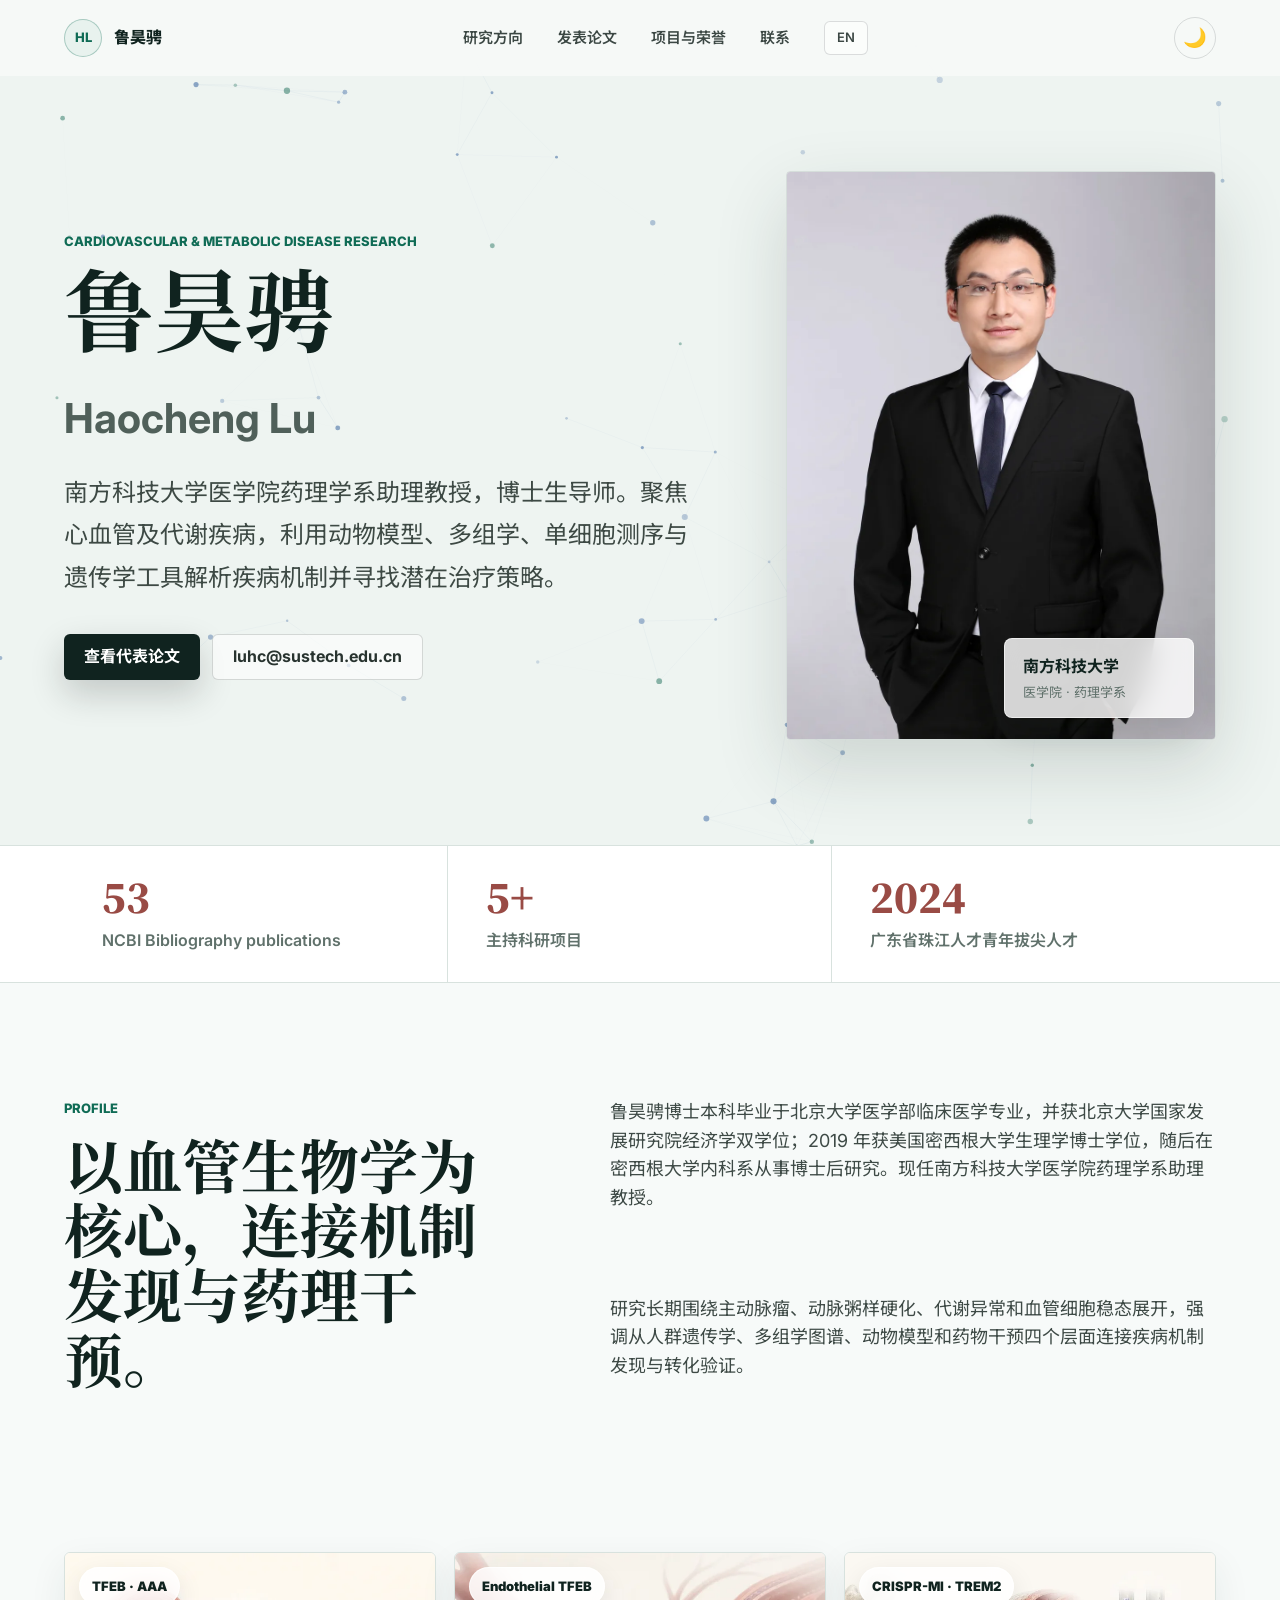
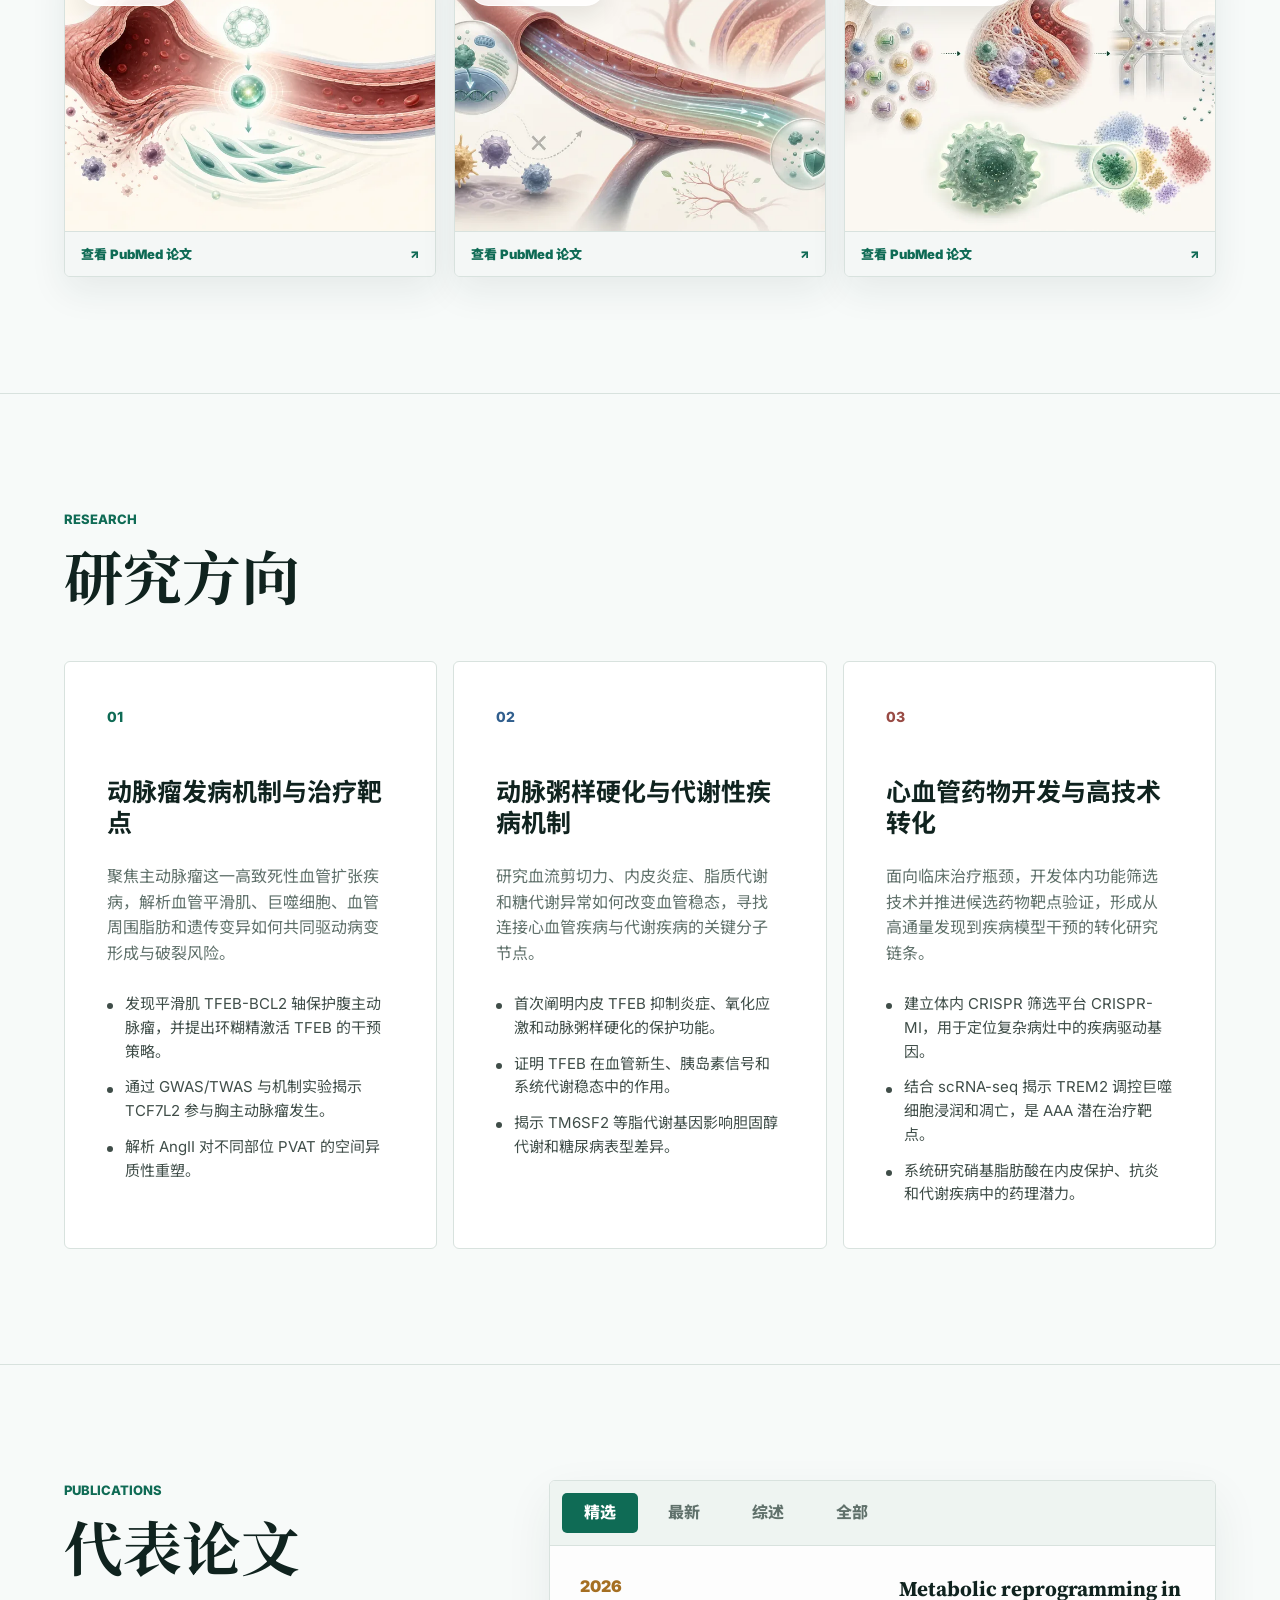
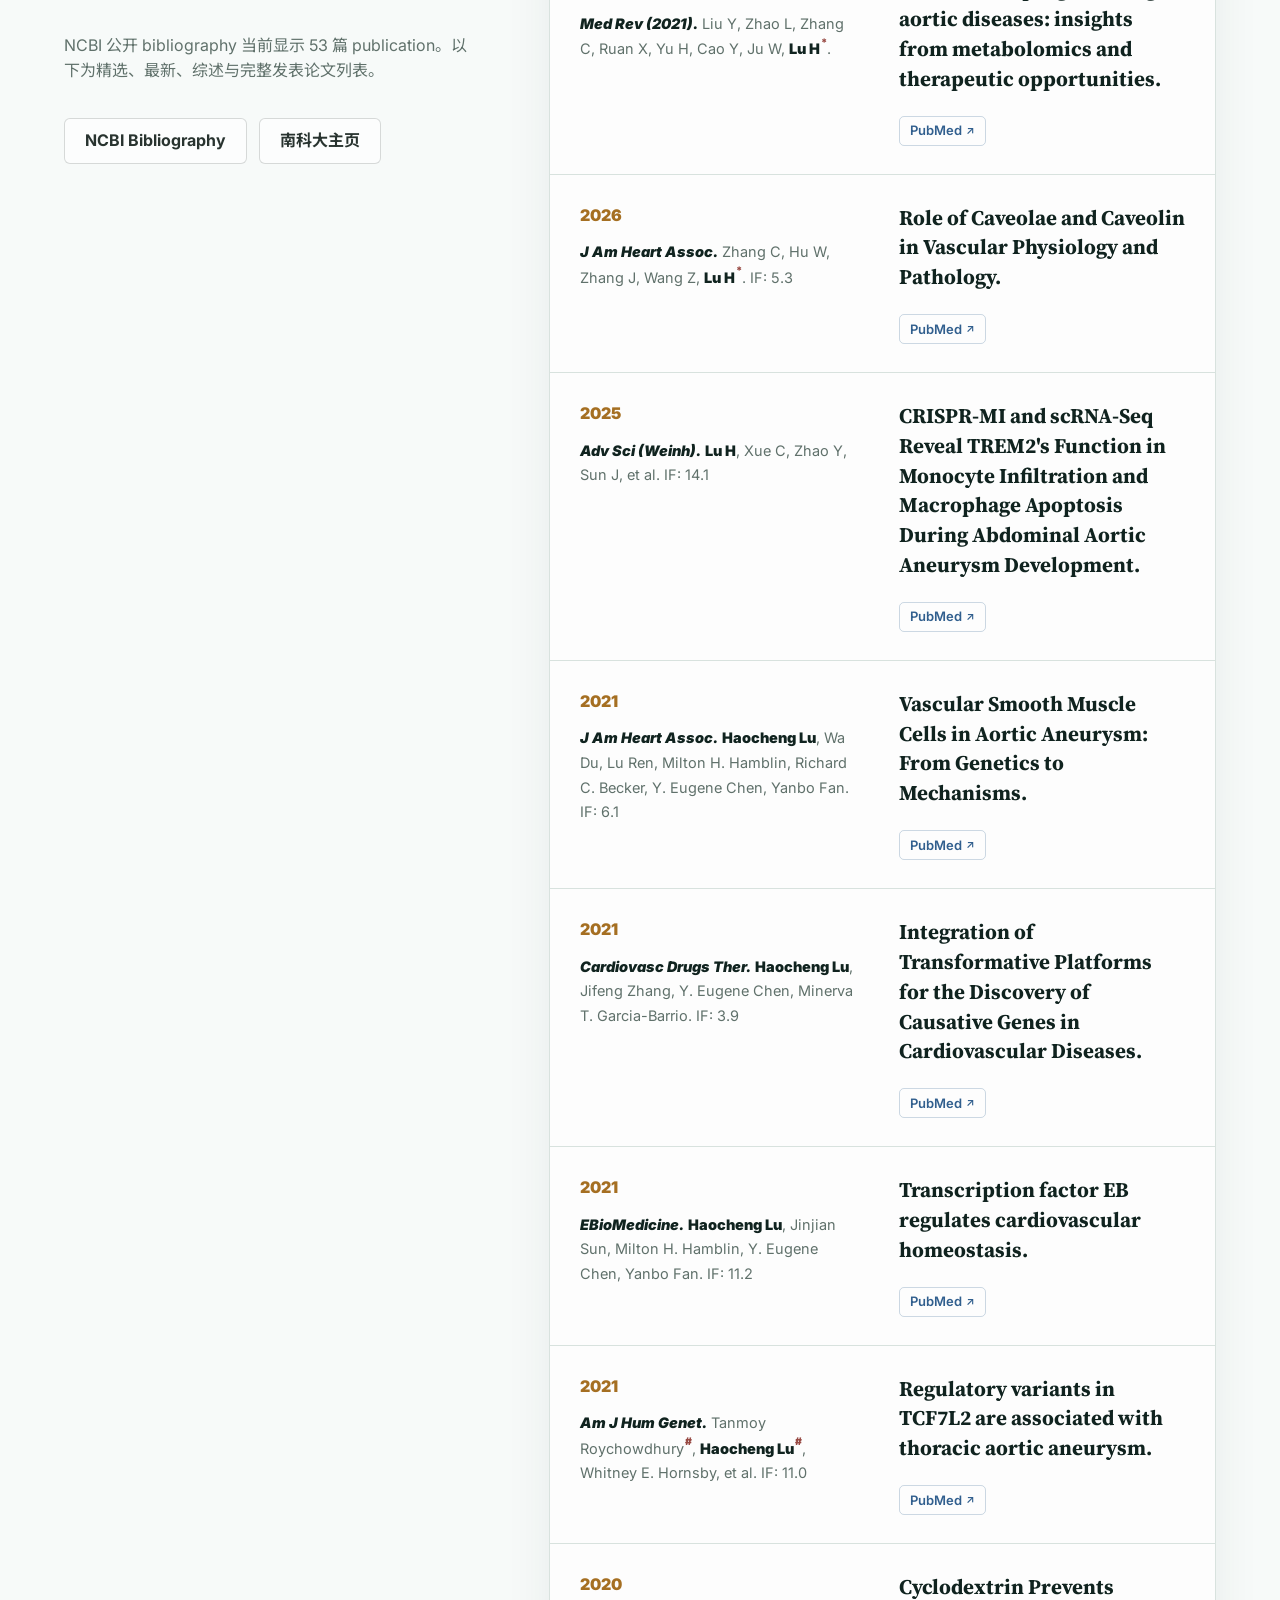
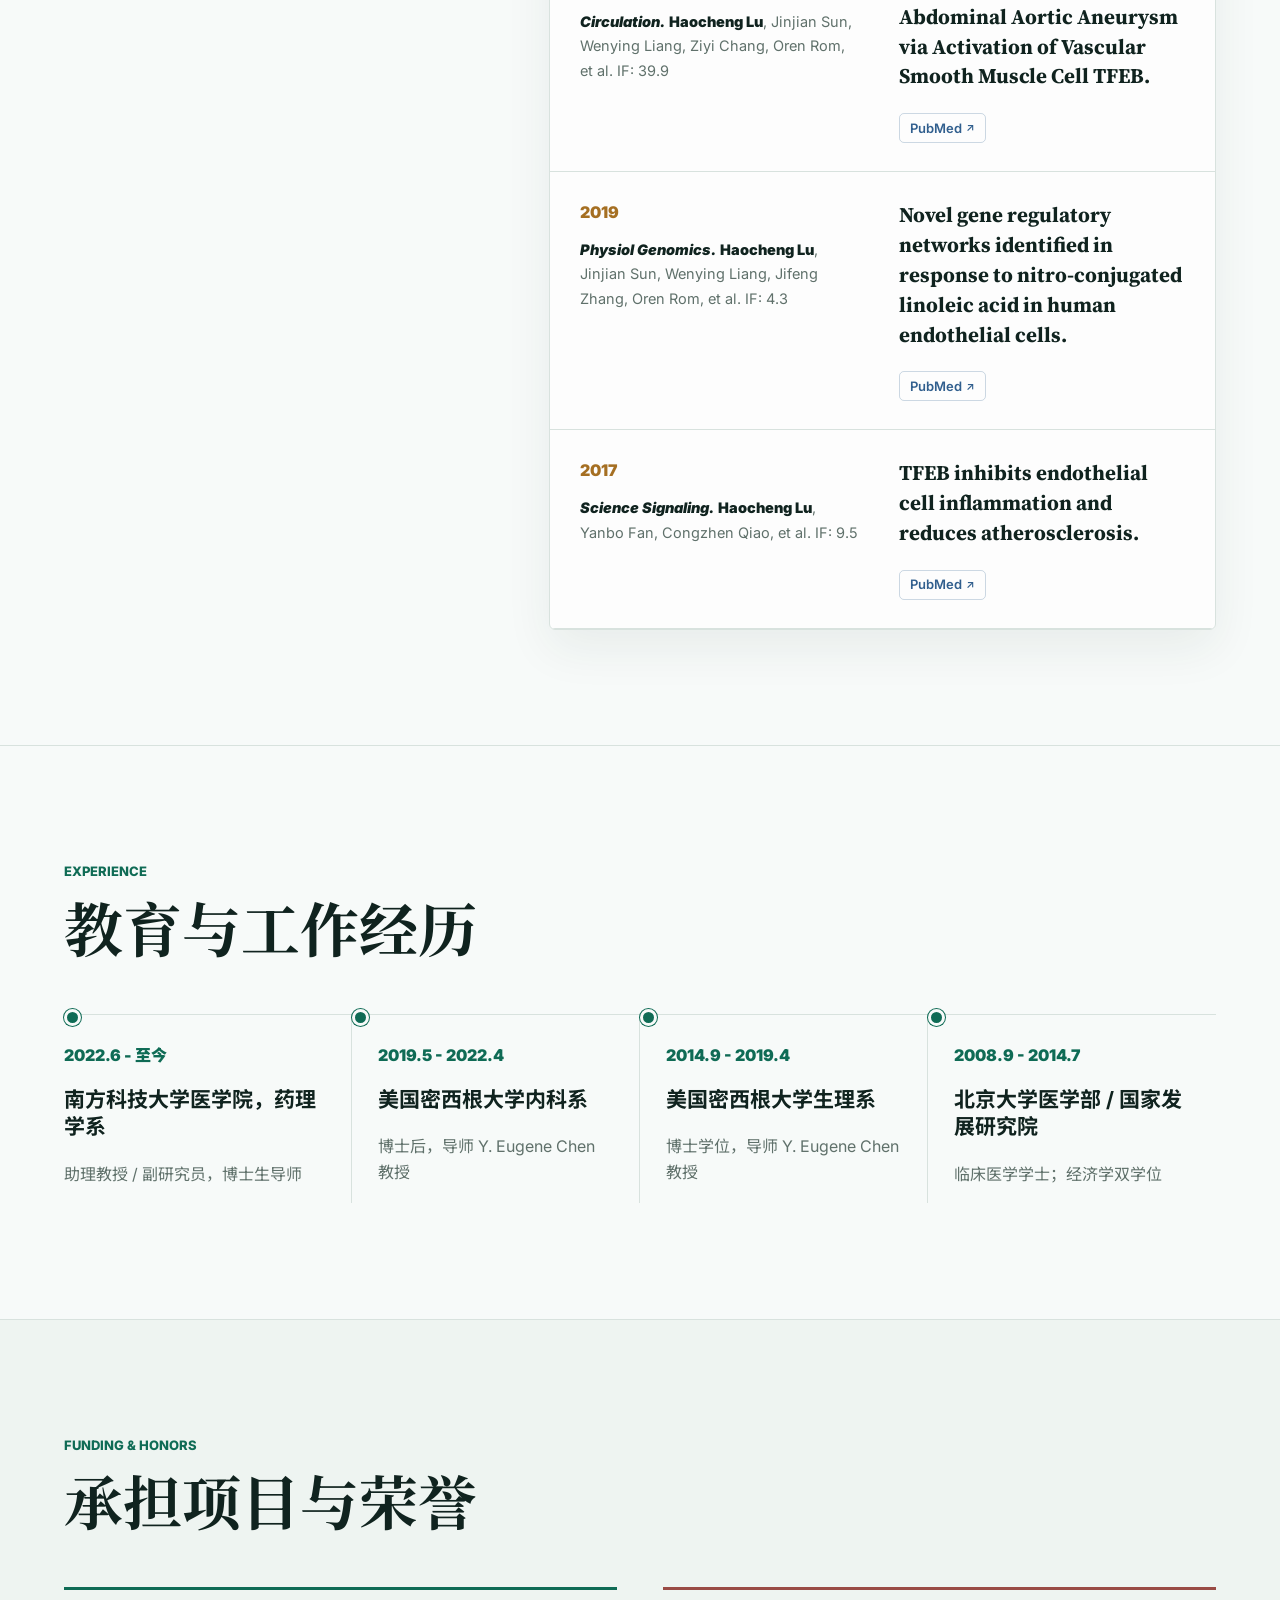
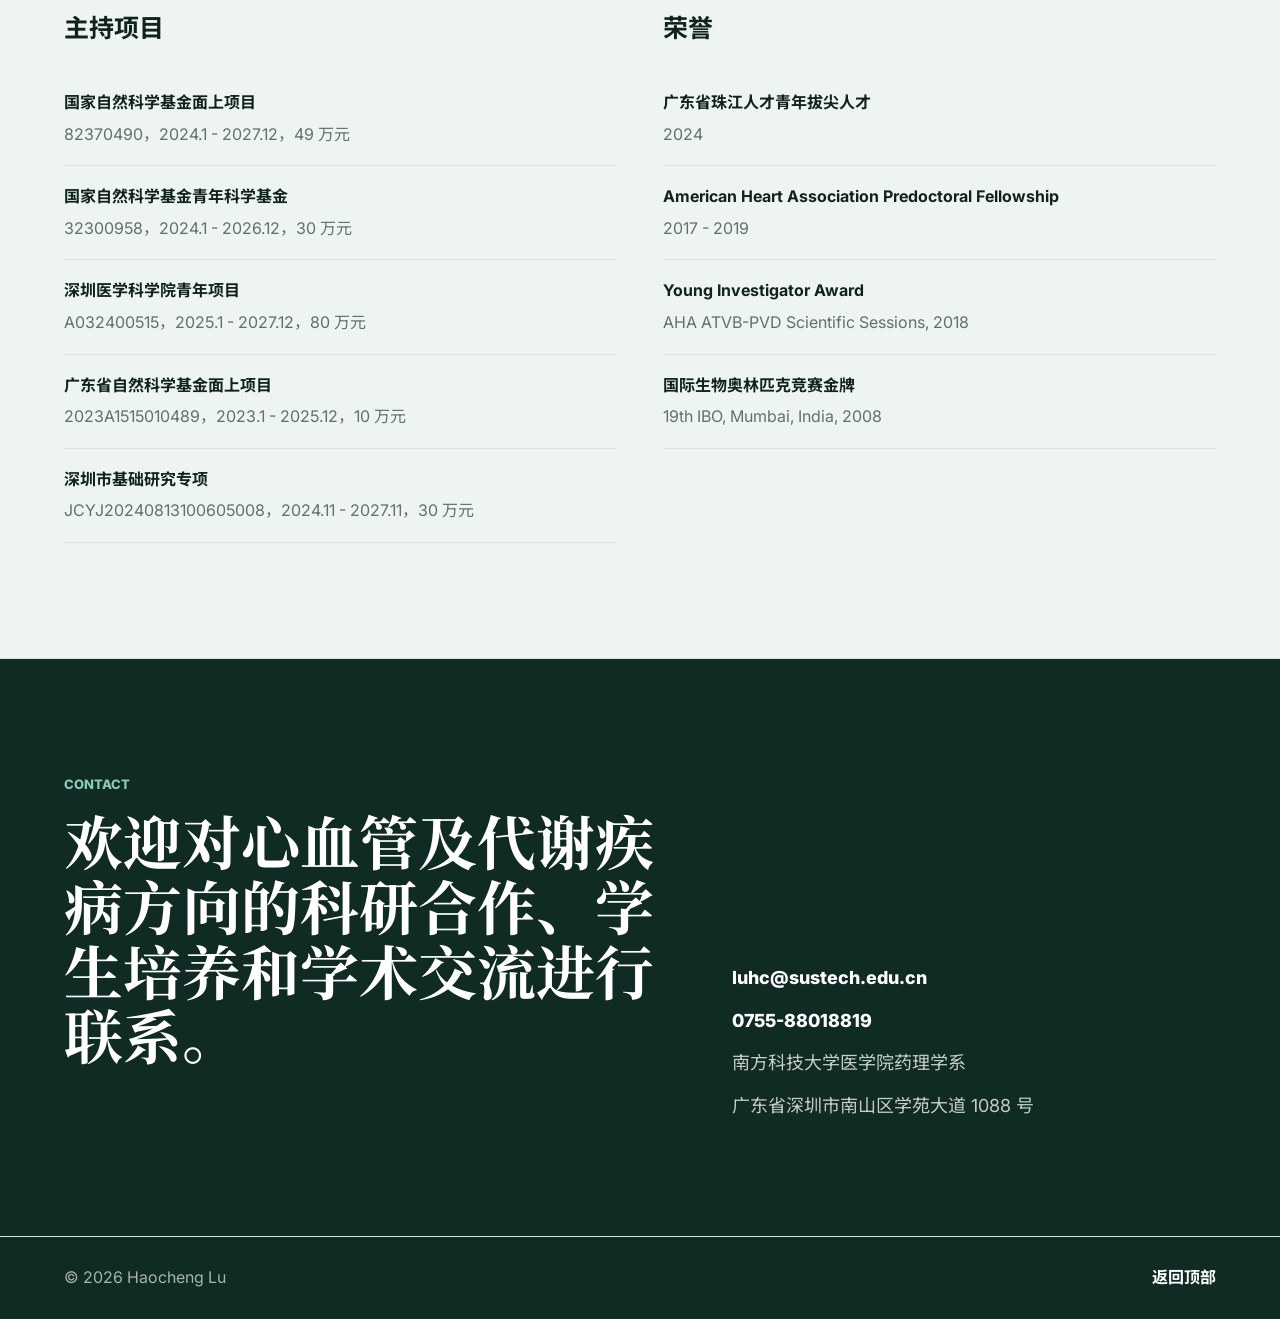
==== commit 665a8efb: "Refine academic portfolio design" ====
--- a/index.html
+++ b/index.html
@@ -11,18 +11,19 @@
     <link rel="preconnect" href="https://fonts.googleapis.com" />
     <link rel="preconnect" href="https://fonts.gstatic.com" crossorigin />
     <link
-      href="https://fonts.googleapis.com/css2?family=Noto+Sans+SC:wght@400;500;700;900&family=Inter:wght@400;500;600;700;800&display=swap"
+      href="https://fonts.googleapis.com/css2?family=Inter:wght@400;500;600;700;800&family=Noto+Sans+SC:wght@400;500;700;900&family=Noto+Serif+SC:wght@600;700;900&family=Source+Serif+4:opsz,wght@8..60,600;8..60,700&display=swap"
       rel="stylesheet"
     />
     <link rel="stylesheet" href="styles.css" />
   </head>
   <body>
     <header class="site-header" data-scrolled="false">
+      <span class="scroll-progress" aria-hidden="true"></span>
       <a class="brand" href="#top" aria-label="鲁昊骋首页">
         <span class="brand-mark">HL</span>
         <span>鲁昊骋</span>
       </a>
-      <button class="nav-toggle" aria-expanded="false" aria-controls="site-nav">
+      <button class="nav-toggle" aria-label="打开导航菜单" aria-expanded="false" aria-controls="site-nav">
         <span></span>
         <span></span>
       </button>
--- a/styles.css
+++ b/styles.css
@@ -1,15 +1,17 @@
 :root {
-  --ink: #17201d;
-  --muted: #66716d;
-  --paper: #fbfaf6;
-  --soft: #f0eee7;
-  --line: #dedbd0;
-  --green: #1f6f5b;
-  --blue: #315f9c;
-  --red: #9a4b3f;
-  --gold: #b88b3e;
+  --ink: #10231f;
+  --muted: #60716b;
+  --paper: #f7faf9;
+  --soft: #edf3f0;
+  --line: #d8e2de;
+  --green: #0f6b55;
+  --blue: #315f8e;
+  --red: #994b45;
+  --gold: #a56f22;
   --white: #ffffff;
-  --shadow: 0 24px 70px rgba(32, 38, 35, 0.13);
+  --surface: #ffffff;
+  --shadow: 0 24px 64px rgba(29, 52, 45, 0.12);
+  --page-gutter: max(clamp(22px, 5vw, 72px), calc((100vw - 1480px) / 2));
 }
 
 * {
@@ -18,6 +20,10 @@
 
 html {
   scroll-behavior: smooth;
+}
+
+html {
+  scroll-padding-top: 92px;
 }
 
 body {
@@ -26,6 +32,16 @@
   color: var(--ink);
   font-family: "Inter", "Noto Sans SC", system-ui, sans-serif;
   line-height: 1.6;
+}
+
+::selection {
+  background: rgba(15, 107, 85, 0.2);
+  color: var(--ink);
+}
+
+:focus-visible {
+  outline: 3px solid rgba(49, 95, 142, 0.42);
+  outline-offset: 4px;
 }
 
 body.nav-open {
@@ -51,17 +67,29 @@
   display: flex;
   align-items: center;
   justify-content: space-between;
-  height: 74px;
-  padding: 0 clamp(22px, 5vw, 72px);
+  height: 76px;
+  padding: 0 var(--page-gutter);
   border-bottom: 1px solid transparent;
-  background: rgba(251, 250, 246, 0.78);
+  background: rgba(247, 250, 249, 0.86);
   backdrop-filter: blur(18px);
   transition: border-color 180ms ease, box-shadow 180ms ease;
 }
 
+.scroll-progress {
+  position: absolute;
+  right: 0;
+  bottom: -1px;
+  left: 0;
+  height: 2px;
+  background: var(--green);
+  transform: scaleX(0);
+  transform-origin: left;
+  will-change: transform;
+}
+
 .site-header[data-scrolled="true"] {
-  border-color: rgba(23, 32, 29, 0.1);
-  box-shadow: 0 12px 32px rgba(23, 32, 29, 0.08);
+  border-color: rgba(16, 35, 31, 0.1);
+  box-shadow: 0 12px 32px rgba(16, 35, 31, 0.07);
 }
 
 .brand {
@@ -77,9 +105,9 @@
   width: 38px;
   height: 38px;
   place-items: center;
-  border: 1px solid rgba(31, 111, 91, 0.28);
+  border: 1px solid rgba(15, 107, 85, 0.3);
   border-radius: 50%;
-  background: #edf5f1;
+  background: #e8f2ee;
   color: var(--green);
   font-size: 13px;
 }
@@ -103,7 +131,7 @@
   min-height: 34px;
   padding: 0 12px;
   border: 1px solid rgba(23, 32, 29, 0.14);
-  border-radius: 999px;
+  border-radius: 6px;
   background: rgba(255, 255, 255, 0.5);
   font-size: 13px;
 }
@@ -150,15 +178,15 @@
 .hero {
   position: relative;
   display: grid;
-  grid-template-columns: minmax(0, 1.08fr) minmax(320px, 0.72fr);
-  gap: clamp(38px, 7vw, 110px);
+  grid-template-columns: minmax(0, 760px) minmax(330px, 430px);
+  gap: clamp(46px, 7vw, 104px);
   align-items: center;
-  min-height: min(880px, 92vh);
-  padding: 118px clamp(22px, 5vw, 72px) 56px;
+  justify-content: center;
+  min-height: min(860px, 94vh);
+  padding: 124px var(--page-gutter) 58px;
+  overflow: hidden;
   border-bottom: 1px solid var(--line);
-  background:
-    linear-gradient(115deg, rgba(31, 111, 91, 0.08), transparent 38%),
-    linear-gradient(20deg, rgba(184, 139, 62, 0.12), transparent 30%);
+  background: #eef4f1;
 }
 
 .hero-copy {
@@ -186,20 +214,22 @@
 
 h1 {
   margin-bottom: 26px;
-  font-size: clamp(54px, 8vw, 116px);
-  font-weight: 900;
-  line-height: 0.95;
+  font-family: "Source Serif 4", "Noto Serif SC", Georgia, serif;
+  font-size: clamp(58px, 7vw, 104px);
+  font-weight: 700;
+  line-height: 0.98;
   letter-spacing: 0;
 }
 
 h1 span {
   color: #50605a;
+  font-family: "Inter", "Noto Sans SC", system-ui, sans-serif;
   font-size: 0.46em;
   font-weight: 700;
 }
 
 .lead {
-  max-width: 720px;
+  max-width: 680px;
   color: #3d4944;
   font-size: clamp(18px, 2vw, 24px);
   line-height: 1.78;
@@ -219,7 +249,7 @@
   align-items: center;
   min-height: 46px;
   padding: 0 20px;
-  border-radius: 999px;
+  border-radius: 6px;
   font-weight: 700;
   transition: transform 180ms ease, box-shadow 180ms ease, background 180ms ease;
 }
@@ -245,7 +275,7 @@
 .portrait-wrap {
   position: relative;
   z-index: 1;
-  width: min(100%, 480px);
+  width: min(100%, 430px);
   margin-left: auto;
 }
 
@@ -260,21 +290,17 @@
 }
 
 .portrait-wrap::before {
-  position: absolute;
-  inset: 26px -18px -22px 30px;
-  z-index: -1;
-  border: 1px solid rgba(49, 95, 156, 0.22);
-  background: rgba(49, 95, 156, 0.07);
-  content: "";
+  display: none;
 }
 
 .portrait-wrap img {
   width: 100%;
   aspect-ratio: 4 / 5.3;
-  border-radius: 8px;
+  border: 1px solid rgba(16, 35, 31, 0.1);
+  border-radius: 4px;
   object-fit: cover;
   object-position: 50% 18%;
-  box-shadow: var(--shadow);
+  box-shadow: 0 28px 72px rgba(29, 52, 45, 0.16);
 }
 
 .portrait-caption {
@@ -300,12 +326,14 @@
 .stats {
   display: grid;
   grid-template-columns: repeat(3, 1fr);
+  padding-inline: var(--page-gutter);
   border-bottom: 1px solid var(--line);
+  background: var(--surface);
 }
 
 .stats div {
-  min-height: 138px;
-  padding: 26px clamp(22px, 5vw, 48px);
+  min-height: 126px;
+  padding: 28px clamp(22px, 3vw, 42px);
   border-right: 1px solid var(--line);
 }
 
@@ -317,7 +345,8 @@
   display: block;
   margin-bottom: 8px;
   color: var(--red);
-  font-size: clamp(28px, 4vw, 48px);
+  font-family: "Source Serif 4", Georgia, serif;
+  font-size: clamp(30px, 4vw, 46px);
   line-height: 1;
 }
 
@@ -327,7 +356,7 @@
 }
 
 .section {
-  padding: clamp(72px, 10vw, 128px) clamp(22px, 5vw, 72px);
+  padding: clamp(78px, 9vw, 118px) var(--page-gutter);
   border-bottom: 1px solid var(--line);
 }
 
@@ -345,7 +374,9 @@
 .section-heading h2,
 .intro-grid h2,
 .contact-section h2 {
-  font-size: clamp(34px, 5vw, 64px);
+  font-family: "Source Serif 4", "Noto Serif SC", Georgia, serif;
+  font-size: clamp(36px, 4.6vw, 60px);
+  font-weight: 700;
   line-height: 1.1;
   letter-spacing: 0;
 }
@@ -361,8 +392,8 @@
   grid-column: 1 / -1;
   display: grid;
   grid-template-columns: repeat(3, minmax(0, 1fr));
-  gap: 16px;
-  margin-top: 10px;
+  gap: 18px;
+  margin-top: 18px;
 }
 
 .profile-figure {
@@ -370,8 +401,9 @@
   overflow: hidden;
   margin: 0;
   border: 1px solid var(--line);
-  border-radius: 8px;
-  background: var(--white);
+  border-radius: 6px;
+  background: var(--surface);
+  box-shadow: 0 14px 36px rgba(29, 52, 45, 0.08);
 }
 
 .profile-figure img {
@@ -385,7 +417,8 @@
 .profile-figure figcaption {
   position: absolute;
   top: 14px;
-  right: 14px;
+  left: 14px;
+  right: auto;
   padding: 8px 12px;
   border: 1px solid rgba(255, 255, 255, 0.72);
   border-radius: 999px;
@@ -400,7 +433,7 @@
 .profile-paper-link {
   display: flex;
   align-items: center;
-  justify-content: center;
+  justify-content: space-between;
   min-height: 44px;
   padding: 12px 16px;
   border-top: 1px solid var(--line);
@@ -408,7 +441,12 @@
   font-size: 13px;
   font-weight: 900;
   text-decoration: none;
-  background: rgba(246, 245, 240, 0.72);
+  background: rgba(237, 243, 240, 0.62);
+}
+
+.profile-paper-link::after {
+  content: "↗";
+  font-size: 12px;
 }
 
 .profile-paper-link:hover {
@@ -419,20 +457,20 @@
 .research-grid {
   display: grid;
   grid-template-columns: repeat(3, minmax(0, 1fr));
-  gap: 1px;
-  background: var(--line);
+  gap: 16px;
+}
+
+.research-item {
+  min-height: 440px;
+  padding: clamp(26px, 4vw, 42px);
   border: 1px solid var(--line);
-}
-
-.research-item {
-  min-height: 460px;
-  padding: clamp(26px, 4vw, 42px);
-  background: var(--paper);
+  border-radius: 6px;
+  background: var(--surface);
 }
 
 .research-item span {
   display: block;
-  margin-bottom: 58px;
+  margin-bottom: 48px;
   font-size: 14px;
   font-weight: 800;
 }
@@ -487,7 +525,7 @@
 
 .split-section {
   display: grid;
-  grid-template-columns: minmax(260px, 0.72fr) minmax(0, 1.28fr);
+  grid-template-columns: minmax(300px, 0.76fr) minmax(0, 1.24fr);
   gap: clamp(34px, 6vw, 84px);
   align-items: start;
 }
@@ -503,22 +541,29 @@
 
 .publication-panel {
   border: 1px solid var(--line);
-  background: rgba(255, 255, 255, 0.38);
+  border-radius: 6px;
+  overflow: clip;
+  background: rgba(255, 255, 255, 0.72);
+  box-shadow: 0 18px 48px rgba(29, 52, 45, 0.07);
 }
 
 .tabs {
+  position: sticky;
+  z-index: 4;
+  top: 76px;
   display: flex;
   gap: 8px;
   padding: 12px;
   border-bottom: 1px solid var(--line);
-  background: rgba(240, 238, 231, 0.64);
+  background: rgba(237, 243, 240, 0.9);
+  backdrop-filter: blur(16px);
 }
 
 .tab {
   min-width: 76px;
   min-height: 40px;
   border: 0;
-  border-radius: 999px;
+  border-radius: 5px;
   background: transparent;
   color: var(--muted);
   font: inherit;
@@ -527,7 +572,7 @@
 }
 
 .tab.active {
-  background: var(--ink);
+  background: var(--green);
   color: var(--white);
 }
 
@@ -537,10 +582,10 @@
 
 .publication {
   display: grid;
-  grid-template-columns: clamp(280px, 28%, 420px) minmax(0, 1fr);
-  gap: clamp(28px, 4vw, 54px);
+  grid-template-columns: minmax(280px, 36%) minmax(0, 1fr);
+  gap: clamp(24px, 3vw, 40px);
   align-items: start;
-  padding: 28px;
+  padding: 28px 30px;
   border-bottom: 1px solid var(--line);
 }
 
@@ -554,7 +599,7 @@
 
 .publication-meta {
   display: grid;
-  gap: 18px;
+  gap: 12px;
   min-width: 0;
 }
 
@@ -569,15 +614,17 @@
 
 .publication-main h3 {
   margin-bottom: 8px;
-  font-size: clamp(18px, 2vw, 22px);
-  line-height: 1.35;
+  font-family: "Source Serif 4", "Noto Serif SC", Georgia, serif;
+  font-size: clamp(18px, 1.7vw, 21px);
+  font-weight: 700;
+  line-height: 1.42;
 }
 
 .publication-meta p {
   margin: 0;
   color: var(--muted);
-  font-size: 16px;
-  line-height: 1.65;
+  font-size: 14.5px;
+  line-height: 1.7;
 }
 
 .publication-meta p strong {
@@ -605,8 +652,22 @@
 }
 
 .timeline article {
+  position: relative;
   padding: 28px 26px 0 0;
   border-right: 1px solid var(--line);
+}
+
+.timeline article::before {
+  position: absolute;
+  top: -6px;
+  left: 0;
+  width: 11px;
+  height: 11px;
+  border: 3px solid var(--paper);
+  border-radius: 50%;
+  background: var(--green);
+  box-shadow: 0 0 0 1px var(--green);
+  content: "";
 }
 
 .timeline article + article {
@@ -634,7 +695,7 @@
 }
 
 .projects-section {
-  background: #f5f3ed;
+  background: #eef4f1;
 }
 
 .two-columns {
@@ -681,7 +742,7 @@
   grid-template-columns: 1.1fr 0.9fr;
   gap: clamp(32px, 6vw, 82px);
   align-items: end;
-  background: var(--ink);
+  background: #102a24;
   color: var(--white);
 }
 
@@ -706,8 +767,8 @@
   display: flex;
   justify-content: space-between;
   gap: 20px;
-  padding: 28px clamp(22px, 5vw, 72px);
-  background: var(--ink);
+  padding: 28px var(--page-gutter);
+  background: #102a24;
   color: rgba(255, 255, 255, 0.64);
 }
 
@@ -733,11 +794,6 @@
     margin: 0;
   }
 
-  .profile-visuals {
-    grid-template-columns: 1fr;
-  }
-
-  .stats,
   .research-grid,
   .timeline {
     grid-template-columns: repeat(2, 1fr);
@@ -756,6 +812,7 @@
 
   .nav-toggle {
     display: block;
+    margin-left: auto;
   }
 
   .site-nav {
@@ -808,6 +865,10 @@
     object-fit: cover;
   }
 
+  .profile-visuals {
+    grid-template-columns: 1fr;
+  }
+
   .section {
     padding: 64px 18px;
   }
@@ -849,6 +910,7 @@
   }
 
   .tabs {
+    top: 66px;
     overflow-x: auto;
   }
 
@@ -948,18 +1010,18 @@
 }
 
 .profile-figure:hover {
-  transform: scale(1.03);
+  transform: translateY(-5px);
   box-shadow: 0 18px 44px rgba(23, 32, 29, 0.16);
 }
 
 /* Publication list items */
 .publication {
-  transition: background-color 0.25s ease, transform 0.25s ease;
+  transition: background-color 0.25s ease, box-shadow 0.25s ease;
 }
 
 .publication:hover {
   background-color: rgba(255, 255, 255, 0.76);
-  transform: translateX(6px);
+  box-shadow: inset 3px 0 0 var(--green);
 }
 
 /* Timeline entries */
@@ -1037,16 +1099,17 @@
    ============================================== */
 
 html[data-theme="dark"] {
-  --ink: #ddd8ce;
-  --muted: #928e83;
-  --paper: #141916;
-  --soft: #1c221f;
-  --line: #2d3430;
-  --green: #4dac8c;
-  --blue: #6093cf;
-  --red: #c07a6e;
-  --gold: #c59b4a;
-  --white: #ddd8ce;
+  --ink: #e6eeeb;
+  --muted: #99aaa4;
+  --paper: #111a17;
+  --soft: #19241f;
+  --line: #2a3a34;
+  --green: #62c5a4;
+  --blue: #77a8d5;
+  --red: #d18a80;
+  --gold: #d5a85d;
+  --white: #e6eeeb;
+  --surface: #17221e;
   --shadow: 0 24px 70px rgba(0, 0, 0, 0.55);
   color-scheme: dark;
 }
@@ -1057,7 +1120,7 @@
 
 /* Header */
 html[data-theme="dark"] .site-header {
-  background: rgba(20, 25, 22, 0.85);
+  background: rgba(17, 26, 23, 0.88);
 }
 
 html[data-theme="dark"] .site-header[data-scrolled="true"] {
@@ -1082,9 +1145,7 @@
 
 /* Hero */
 html[data-theme="dark"] .hero {
-  background:
-    linear-gradient(115deg, rgba(77, 172, 140, 0.12), transparent 38%),
-    linear-gradient(20deg, rgba(197, 155, 74, 0.1), transparent 30%);
+  background: #16231f;
   border-color: var(--line);
 }
 
@@ -1093,7 +1154,7 @@
 }
 
 html[data-theme="dark"] .lead {
-  color: #9a978c;
+  color: #a7b6b1;
 }
 
 html[data-theme="dark"] .button.primary {
@@ -1148,6 +1209,14 @@
   box-shadow: 0 10px 26px rgba(0, 0, 0, 0.3);
 }
 
+html[data-theme="dark"] .profile-paper-link {
+  background: rgba(98, 197, 164, 0.07);
+}
+
+html[data-theme="dark"] .profile-paper-link:hover {
+  background: rgba(98, 197, 164, 0.13);
+}
+
 /* Research grid */
 html[data-theme="dark"] .research-grid {
   background: var(--line);
@@ -1159,7 +1228,7 @@
 }
 
 html[data-theme="dark"] .research-highlights li {
-  color: #8a887e;
+  color: #a0afa9;
 }
 
 html[data-theme="dark"] .research-item:hover {
@@ -1192,12 +1261,12 @@
 
 /* Projects */
 html[data-theme="dark"] .projects-section {
-  background: #171c19;
+  background: #14201c;
 }
 
 /* Contact & Footer */
 html[data-theme="dark"] .contact-section {
-  background: #1a1f1c;
+  background: #0c211b;
 }
 
 html[data-theme="dark"] .contact-section .section-kicker {
@@ -1205,7 +1274,7 @@
 }
 
 html[data-theme="dark"] footer {
-  background: #1a1f1c;
+  background: #0c211b;
   color: rgba(221, 216, 206, 0.5);
 }
 
@@ -1348,19 +1417,21 @@
   display: inline-flex;
   align-items: center;
   gap: 4px;
-  margin-top: 10px;
+  min-height: 30px;
+  margin-top: 14px;
+  padding: 0 10px;
+  border: 1px solid rgba(49, 95, 142, 0.24);
+  border-radius: 5px;
   font-size: 13px;
   font-weight: 600;
   color: var(--blue);
-  opacity: 0;
-  transform: translateX(-6px);
-  transition: opacity 0.25s ease, transform 0.25s ease;
+  opacity: 1;
+  transition: color 0.2s ease, border-color 0.2s ease, background 0.2s ease;
   text-decoration: none;
 }
 
 .publication:hover .pubmed-link {
   opacity: 1;
-  transform: translateX(0);
 }
 
 .pubmed-link::after {
@@ -1369,5 +1440,14 @@
 }
 
 .pubmed-link:hover {
-  text-decoration: underline;
-}
+  border-color: var(--blue);
+  background: rgba(49, 95, 142, 0.07);
+  text-decoration: none;
+}
+
+@media (max-width: 1120px) and (min-width: 961px) {
+  .publication {
+    grid-template-columns: minmax(250px, 38%) minmax(0, 1fr);
+    gap: 24px;
+  }
+}
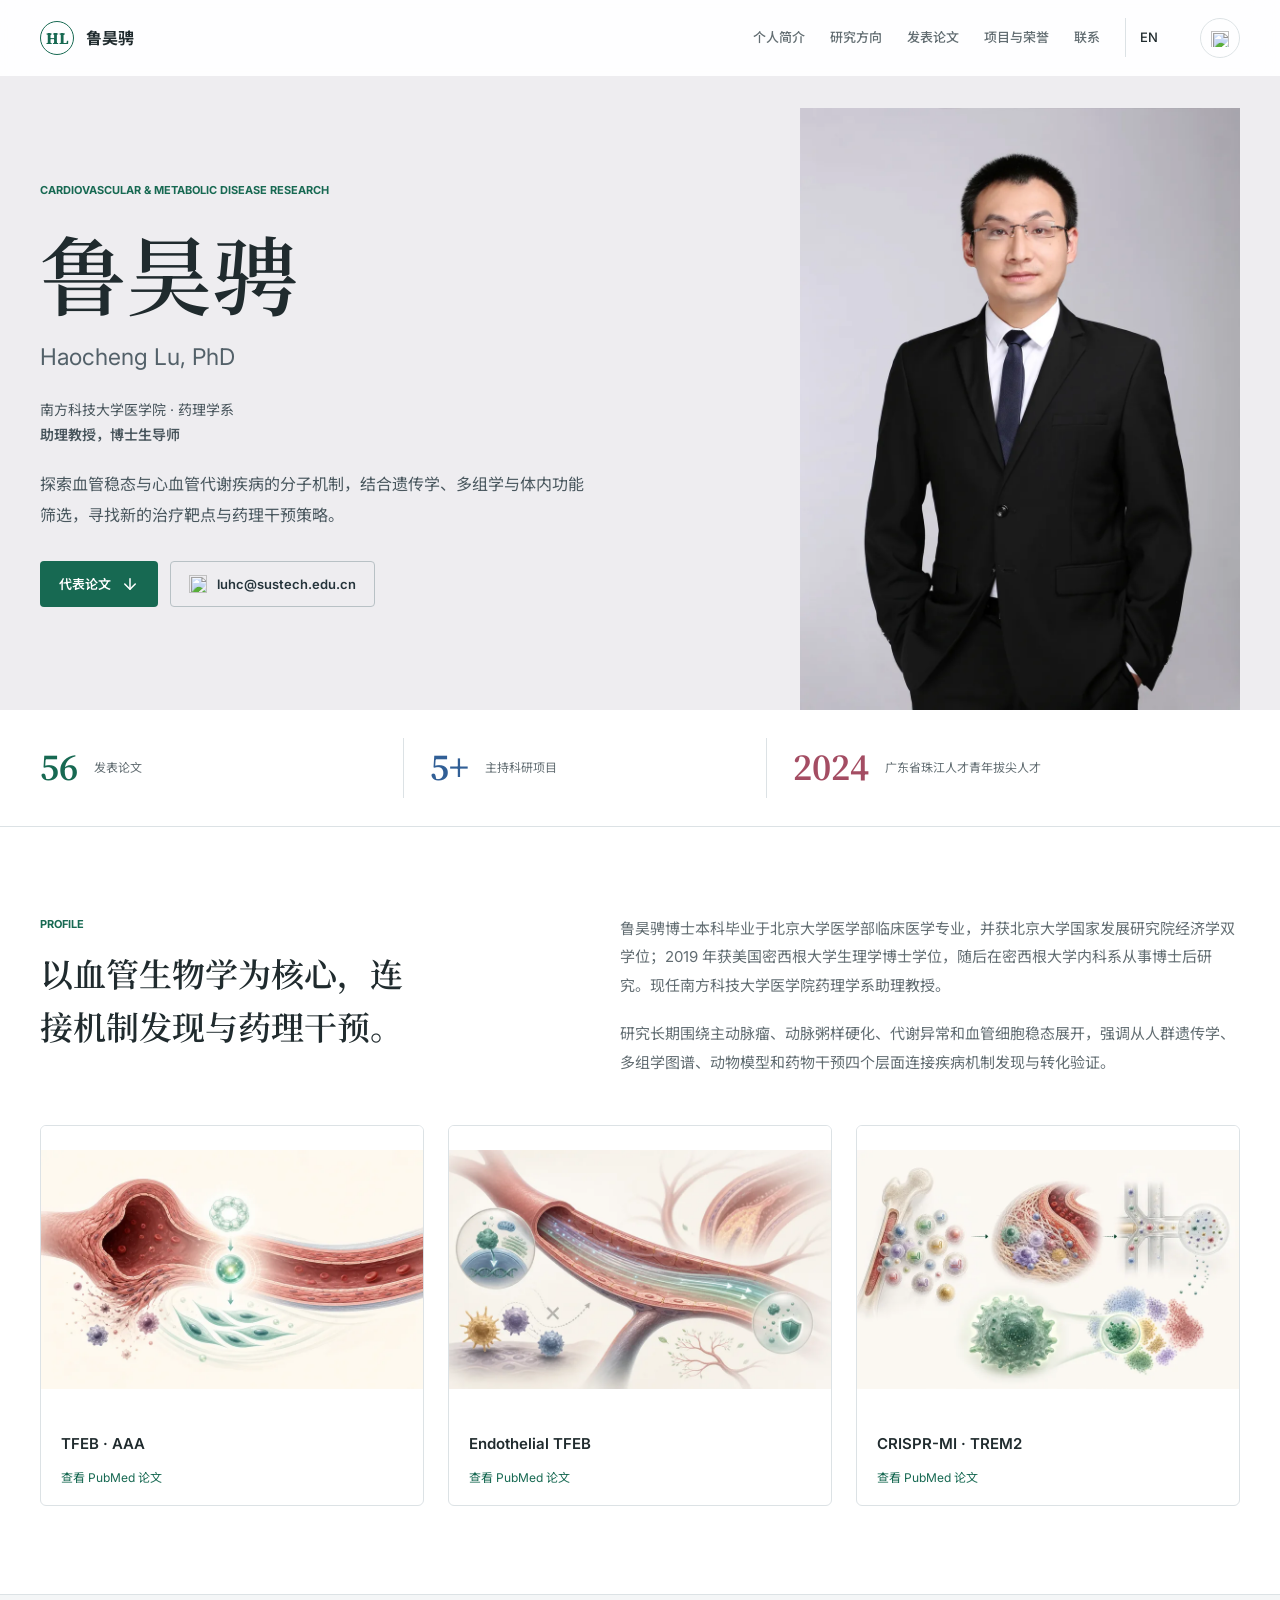
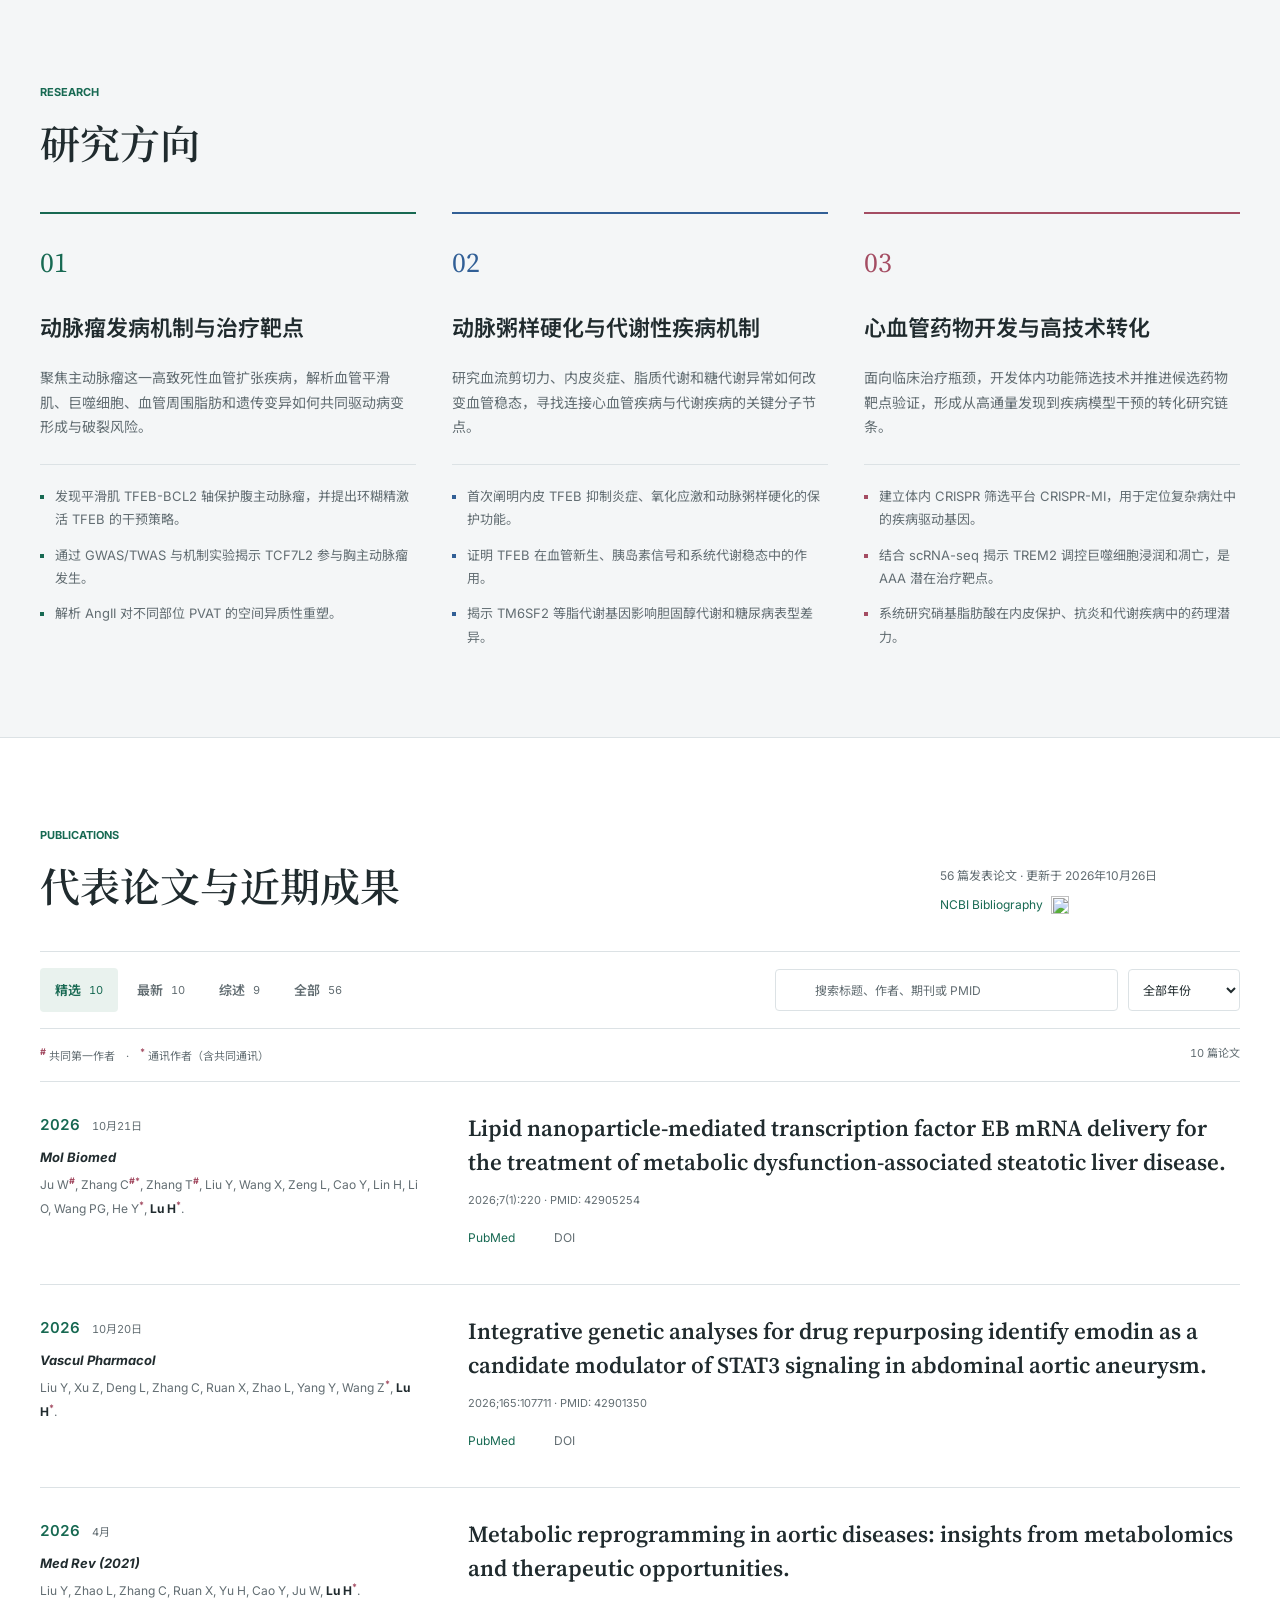
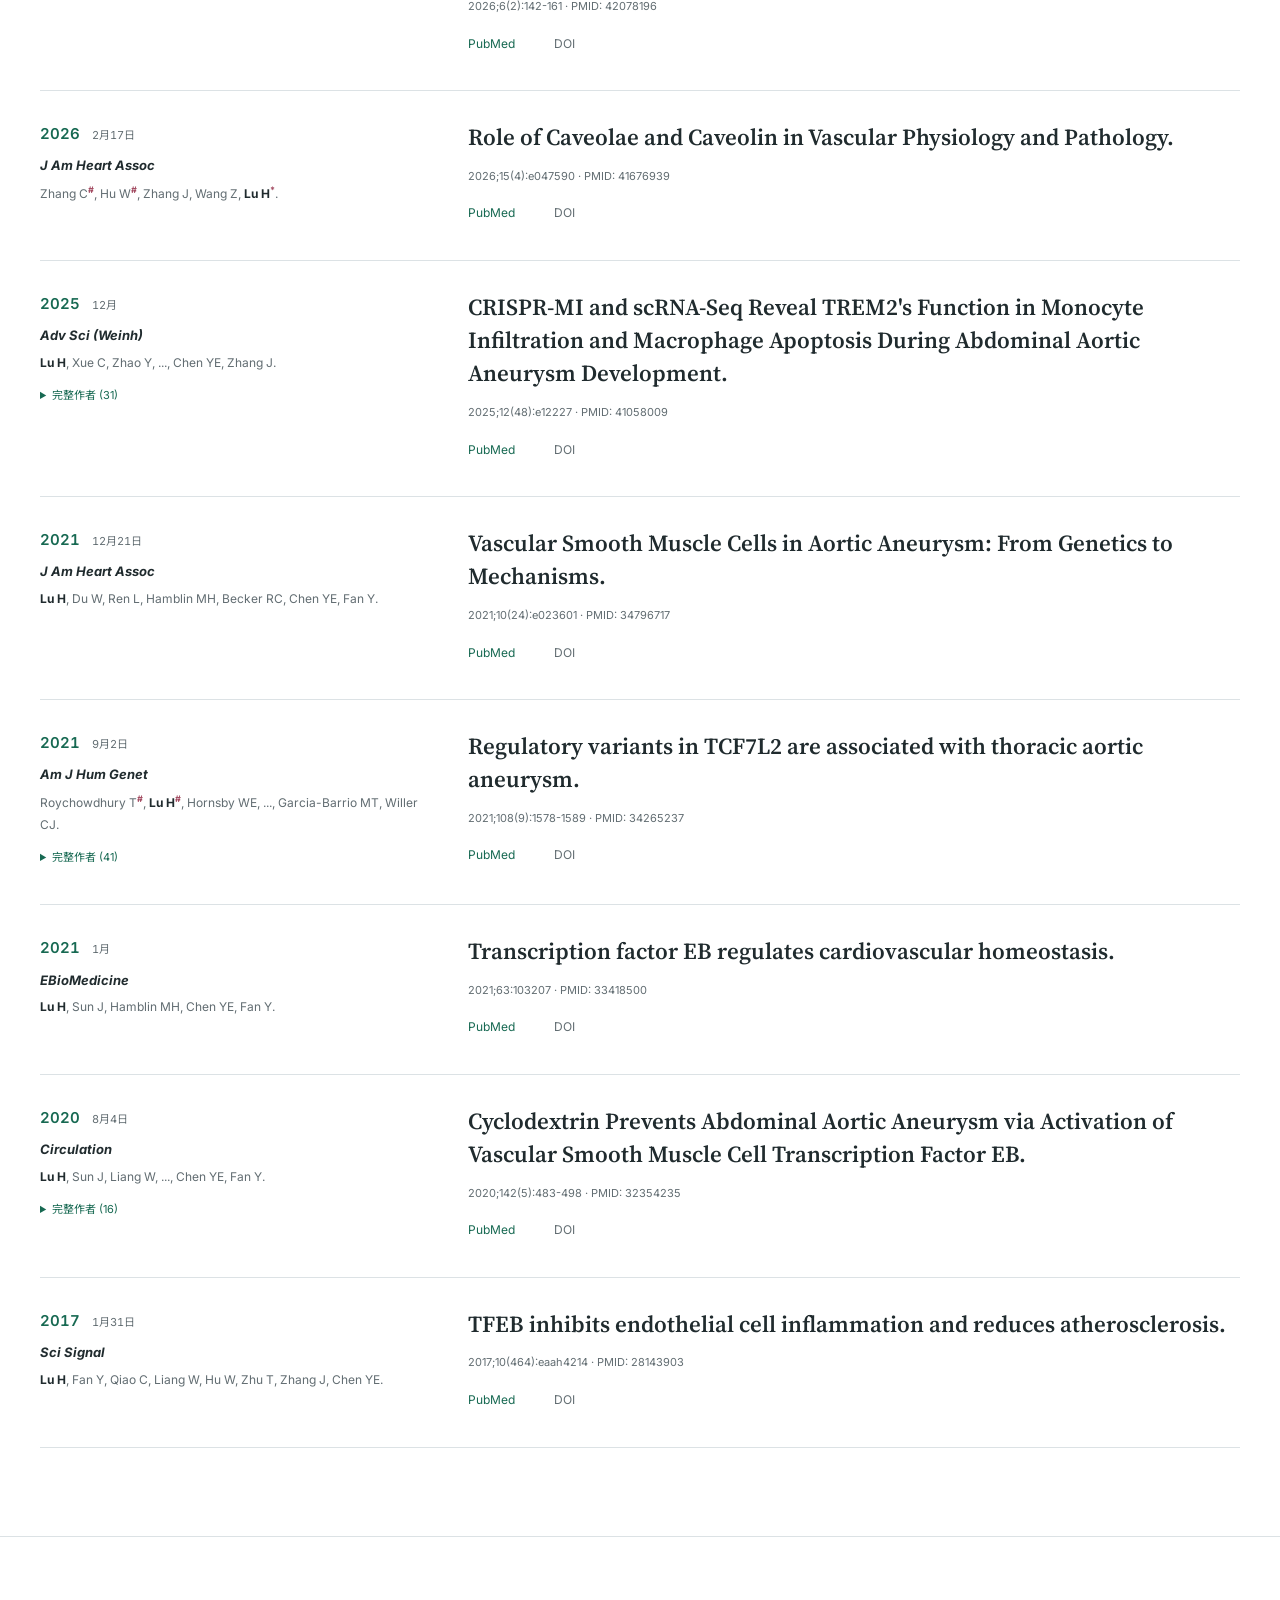
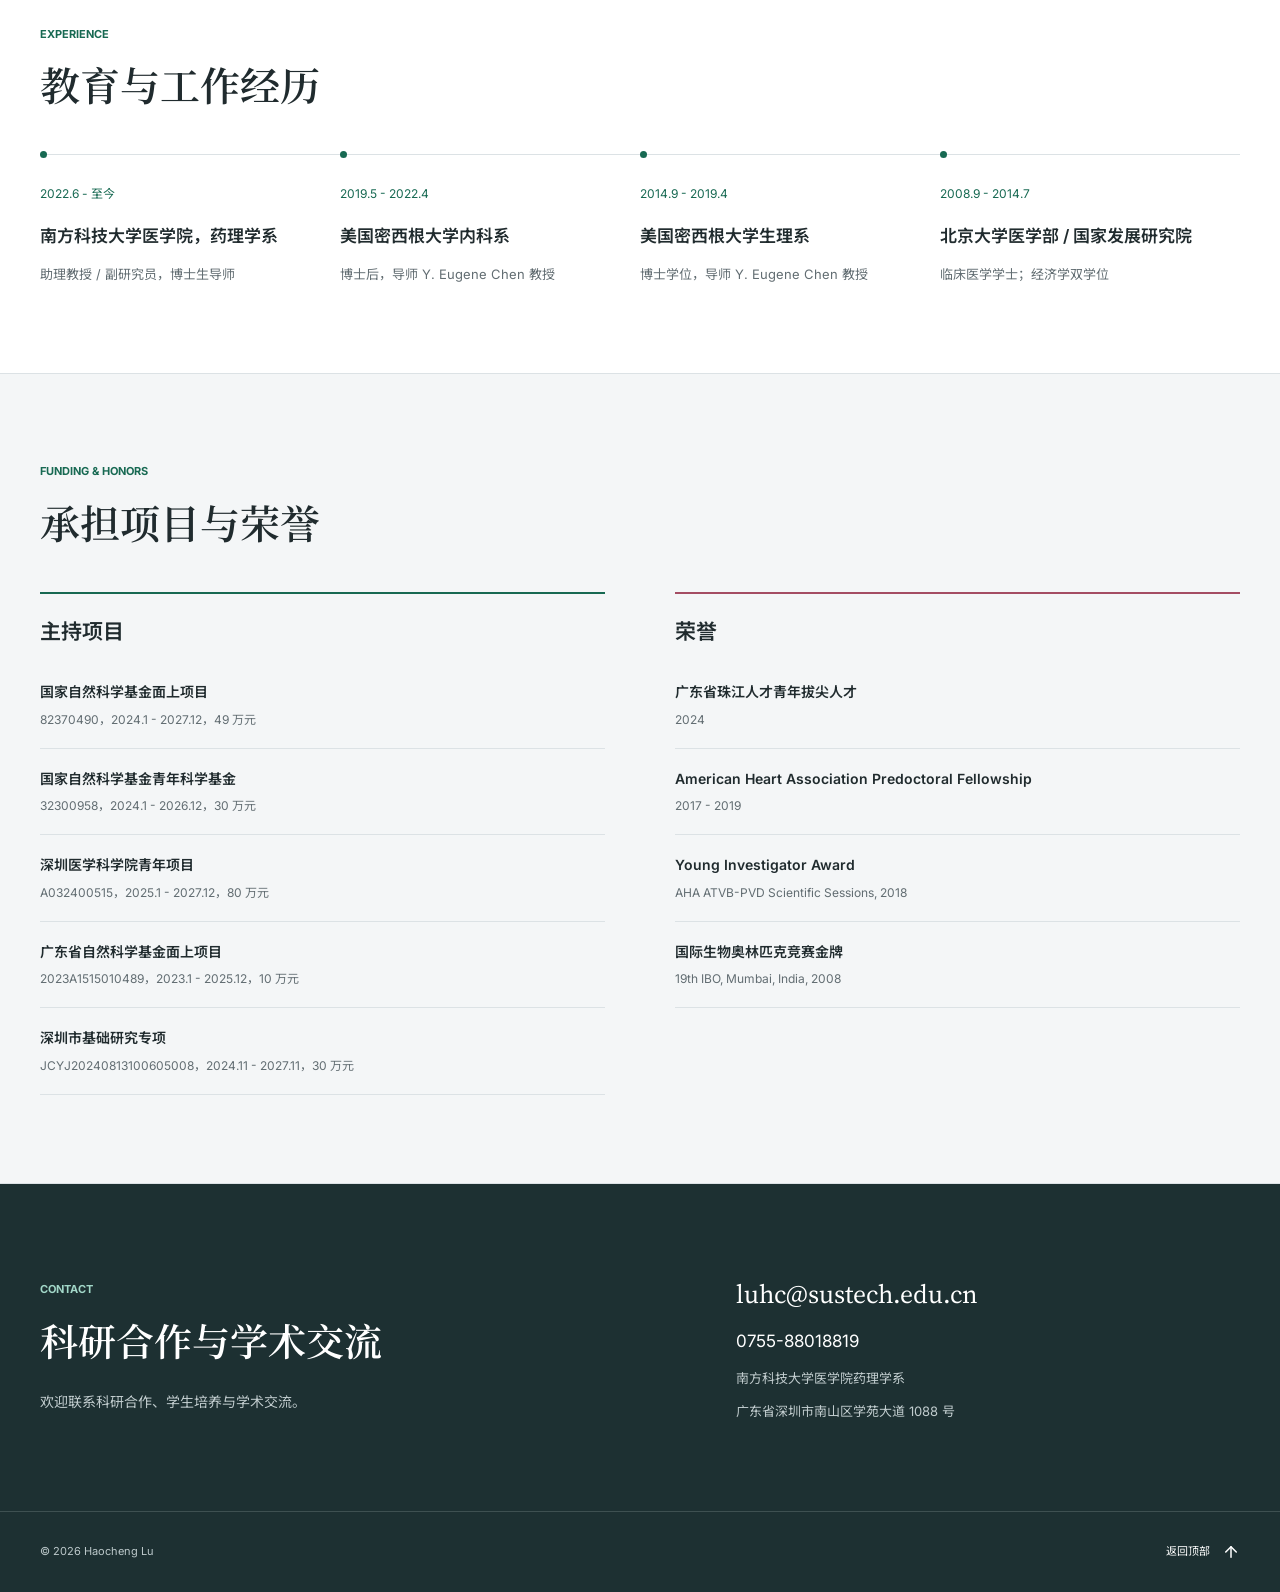
==== commit fa07a15e: "Refresh publications and refine bilingual academic website" ====
--- a/index.html
+++ b/index.html
@@ -14,9 +14,14 @@
       href="https://fonts.googleapis.com/css2?family=Inter:wght@400;500;600;700;800&family=Noto+Sans+SC:wght@400;500;700;900&family=Noto+Serif+SC:wght@600;700;900&family=Source+Serif+4:opsz,wght@8..60,600;8..60,700&display=swap"
       rel="stylesheet"
     />
-    <link rel="stylesheet" href="styles.css" />
+    <link rel="canonical" href="https://pkulhc.github.io/PersonalWebsite/" />
+    <link rel="alternate" hreflang="en" href="https://pkulhc.github.io/PersonalWebsite/en.html" />
+    <meta name="theme-color" content="#f8f9fa" />
+    <script src="theme.js?v=20261026"></script>
+    <link rel="stylesheet" href="styles.css?v=20261026" />
   </head>
   <body>
+    <a class="skip-link" href="#main-content">跳转到正文</a>
     <header class="site-header" data-scrolled="false">
       <span class="scroll-progress" aria-hidden="true"></span>
       <a class="brand" href="#top" aria-label="鲁昊骋首页">
@@ -24,46 +29,42 @@
         <span>鲁昊骋</span>
       </a>
       <button class="nav-toggle" aria-label="打开导航菜单" aria-expanded="false" aria-controls="site-nav">
-        <span></span>
-        <span></span>
+        <img class="icon" src="assets/icons/menu.svg" width="20" height="20" alt="" />
       </button>
       <nav id="site-nav" class="site-nav" aria-label="主导航">
+        <a href="#about">个人简介</a>
         <a href="#research">研究方向</a>
         <a href="#publications">发表论文</a>
         <a href="#projects">项目与荣誉</a>
         <a href="#contact">联系</a>
         <a class="language-link" href="en.html">EN</a>
       </nav>
-      <button class="theme-toggle" aria-label="切换暗色模式">🌙</button>
+      <button class="theme-toggle" aria-label="切换暗色模式" title="切换暗色模式"><img class="icon" src="assets/icons/moon.svg" width="20" height="20" alt="" /></button>
     </header>
 
     <main id="top">
-      <section class="hero">
-        <canvas id="hero-canvas" aria-hidden="true"></canvas>
+      <section id="main-content" class="hero" aria-labelledby="hero-title">
         <div class="hero-copy">
           <p class="eyebrow">Cardiovascular & Metabolic Disease Research</p>
-          <h1>鲁昊骋<br /><span>Haocheng Lu</span></h1>
+          <h1 id="hero-title">鲁昊骋<span>Haocheng Lu, PhD</span></h1>
+          <p class="hero-role">南方科技大学医学院 · 药理学系<br /><strong>助理教授，博士生导师</strong></p>
           <p class="lead">
-            南方科技大学医学院药理学系助理教授，博士生导师。聚焦心血管及代谢疾病，利用动物模型、多组学、单细胞测序与遗传学工具解析疾病机制并寻找潜在治疗策略。
+            探索血管稳态与心血管代谢疾病的分子机制，结合遗传学、多组学与体内功能筛选，寻找新的治疗靶点与药理干预策略。
           </p>
           <div class="hero-actions">
-            <a class="button primary" href="#publications">查看代表论文</a>
-            <a class="button secondary" href="mailto:luhc@sustech.edu.cn">luhc@sustech.edu.cn</a>
+            <a class="button primary" href="#publications">代表论文<img class="icon" src="assets/icons/arrow-down.svg" width="18" height="18" alt="" /></a>
+            <a class="button secondary" href="mailto:luhc@sustech.edu.cn"><img class="icon" src="assets/icons/mail.svg" width="18" height="18" alt="" />luhc@sustech.edu.cn</a>
           </div>
         </div>
         <div class="portrait-wrap" aria-label="鲁昊骋照片">
-          <img src="assets/haocheng-lu.webp" alt="鲁昊骋肖像照片" />
-          <div class="portrait-caption">
-            <strong>南方科技大学</strong>
-            <span>医学院 · 药理学系</span>
-          </div>
+          <img src="assets/haocheng-lu.webp" alt="鲁昊骋肖像照片" width="960" height="1280" fetchpriority="high" />
         </div>
       </section>
 
       <section class="stats" aria-label="学术概览">
         <div>
-          <strong>53</strong>
-          <span>NCBI Bibliography publications</span>
+          <strong data-publication-total>56</strong>
+          <span>发表论文</span>
         </div>
         <div>
           <strong>5+</strong>
@@ -90,17 +91,17 @@
         </div>
         <div class="profile-visuals animate-stagger" aria-label="代表作机制示意图">
           <figure class="profile-figure">
-            <img src="assets/profile-tfeb-aaa.webp" alt="TFEB 激活保护血管平滑肌并减少腹主动脉瘤形成的科研插画" />
+            <img src="assets/profile-tfeb-aaa.webp" alt="TFEB 激活保护血管平滑肌并减少腹主动脉瘤形成的科研插画" loading="lazy" decoding="async" />
             <figcaption>TFEB · AAA</figcaption>
             <a class="profile-paper-link" href="https://pubmed.ncbi.nlm.nih.gov/32354235/" target="_blank" rel="noreferrer">查看 PubMed 论文</a>
           </figure>
           <figure class="profile-figure">
-            <img src="assets/profile-endothelial-tfeb.webp" alt="内皮 TFEB 在层流剪切力下抑制炎症并减少动脉粥样硬化的科研插画" />
+            <img src="assets/profile-endothelial-tfeb.webp" alt="内皮 TFEB 在层流剪切力下抑制炎症并减少动脉粥样硬化的科研插画" loading="lazy" decoding="async" />
             <figcaption>Endothelial TFEB</figcaption>
             <a class="profile-paper-link" href="https://pubmed.ncbi.nlm.nih.gov/28143903/" target="_blank" rel="noreferrer">查看 PubMed 论文</a>
           </figure>
           <figure class="profile-figure">
-            <img src="assets/profile-crispr-trem2.webp" alt="CRISPR-MI 结合单细胞测序发现 TREM2 调控巨噬细胞机制的科研插画" />
+            <img src="assets/profile-crispr-trem2.webp" alt="CRISPR-MI 结合单细胞测序发现 TREM2 调控巨噬细胞机制的科研插画" loading="lazy" decoding="async" />
             <figcaption>CRISPR-MI · TREM2</figcaption>
             <a class="profile-paper-link" href="https://pubmed.ncbi.nlm.nih.gov/41058009/" target="_blank" rel="noreferrer">查看 PubMed 论文</a>
           </figure>
@@ -152,722 +153,707 @@
         </div>
       </section>
 
-      <section id="publications" class="section split-section animate-on-scroll">
-        <div class="section-heading sticky-heading">
-          <p class="section-kicker">Publications</p>
-          <h2>代表论文</h2>
-          <p>
-            NCBI 公开 bibliography 当前显示 53 篇 publication。以下为精选、最新、综述与完整发表论文列表。
-          </p>
-          <div class="link-row">
-            <a href="https://www.ncbi.nlm.nih.gov/myncbi/haocheng.lu.2/bibliography/public/" target="_blank" rel="noreferrer">NCBI Bibliography</a>
-            <a href="https://www.sustech.edu.cn/zh/faculties/haochenglu.html" target="_blank" rel="noreferrer">南科大主页</a>
+      <!-- PUBLICATIONS:START -->
+      <section id="publications" class="section publications-section" aria-labelledby="publications-title">
+        <div class="publications-heading">
+          <div><p class="section-kicker">Publications</p><h2 id="publications-title">代表论文与近期成果</h2></div>
+          <div class="publication-source">
+            <p>56 篇发表论文 · 更新于 2026年10月26日</p>
+            <a href="https://www.ncbi.nlm.nih.gov/myncbi/haocheng.lu.2/bibliography/public/" target="_blank" rel="noopener noreferrer">NCBI Bibliography <img class="icon" src="assets/icons/arrow-up-right.svg" width="16" height="16" alt="" /></a>
           </div>
         </div>
         <div class="publication-panel">
-          <div class="tabs" role="tablist" aria-label="论文分类">
-            <button class="tab active" data-filter="featured" role="tab" aria-selected="true">精选</button>
-            <button class="tab" data-filter="latest" role="tab" aria-selected="false">最新</button>
-            <button class="tab" data-filter="reviews" role="tab" aria-selected="false">综述</button>
-            <button class="tab" data-filter="all" role="tab" aria-selected="false">全部</button>
+          <div class="publication-controls" hidden>
+            <div class="tabs" role="tablist" aria-label="论文分类">
+              <button type="button" id="tab-featured" class="tab active" data-filter="featured" role="tab" aria-selected="true" aria-controls="publication-results" tabindex="0">精选<span class="tab-count">10</span></button>
+              <button type="button" id="tab-latest" class="tab" data-filter="latest" role="tab" aria-selected="false" aria-controls="publication-results" tabindex="-1">最新<span class="tab-count">10</span></button>
+              <button type="button" id="tab-reviews" class="tab" data-filter="reviews" role="tab" aria-selected="false" aria-controls="publication-results" tabindex="-1">综述<span class="tab-count">9</span></button>
+              <button type="button" id="tab-all" class="tab" data-filter="all" role="tab" aria-selected="false" aria-controls="publication-results" tabindex="-1">全部<span class="tab-count">56</span></button>
+            </div>
+            <div class="publication-filters">
+              <label class="search-field" for="publication-search"><img class="icon" src="assets/icons/search.svg" width="16" height="16" alt="" /><span class="sr-only">搜索论文</span><input id="publication-search" type="search" placeholder="搜索标题、作者、期刊或 PMID" autocomplete="off" /></label>
+              <label class="year-field" for="publication-year"><span class="sr-only">发表年份</span><select id="publication-year"><option value="all">全部年份</option><option value="2026">2026</option><option value="2025">2025</option><option value="2024">2024</option><option value="2023">2023</option><option value="2022">2022</option><option value="2021">2021</option><option value="2020">2020</option><option value="2019">2019</option><option value="2018">2018</option><option value="2017">2017</option><option value="2016">2016</option></select></label>
+            </div>
           </div>
-          <div class="publication-list">
-            <article class="publication" data-group="featured">
-              <div class="publication-meta">
-                <time>2026</time>
-                <p><strong><em>Med Rev (2021).</em></strong> Liu Y, Zhao L, Zhang C, Ruan X, Yu H, Cao Y, Ju W, <strong class="me">Lu H</strong><sup>*</sup>.</p>
-              </div>
-              <div class="publication-main">
-                <h3>Metabolic reprogramming in aortic diseases: insights from metabolomics and therapeutic opportunities.</h3>
-              </div>
-            </article>
-            <article class="publication" data-group="featured">
-              <div class="publication-meta">
-                <time>2026</time>
-                <p><strong><em>J Am Heart Assoc.</em></strong> Zhang C, Hu W, Zhang J, Wang Z, <strong class="me">Lu H</strong><sup>*</sup>. IF: 5.3</p>
-              </div>
-              <div class="publication-main">
-                <h3>Role of Caveolae and Caveolin in Vascular Physiology and Pathology.</h3>
-              </div>
-            </article>
-            <article class="publication" data-group="featured">
-              <div class="publication-meta">
-                <time>2025</time>
-                <p><strong><em>Adv Sci (Weinh).</em></strong> <strong class="me">Lu H</strong>, Xue C, Zhao Y, Sun J, et al. IF: 14.1</p>
-              </div>
-              <div class="publication-main">
-                <h3>CRISPR-MI and scRNA-Seq Reveal TREM2's Function in Monocyte Infiltration and Macrophage Apoptosis During Abdominal Aortic Aneurysm Development.</h3>
-              </div>
-            </article>
-            <article class="publication" data-group="featured">
-              <div class="publication-meta">
-                <time>2021</time>
-                <p><strong><em>J Am Heart Assoc.</em></strong> <strong class="me">Haocheng Lu</strong>, Wa Du, Lu Ren, Milton H. Hamblin, Richard C. Becker, Y. Eugene Chen, Yanbo Fan. IF: 6.1</p>
-              </div>
-              <div class="publication-main">
-                <h3>Vascular Smooth Muscle Cells in Aortic Aneurysm: From Genetics to Mechanisms.</h3>
-              </div>
-            </article>
-            <article class="publication" data-group="featured">
-              <div class="publication-meta">
-                <time>2021</time>
-                <p><strong><em>Cardiovasc Drugs Ther.</em></strong> <strong class="me">Haocheng Lu</strong>, Jifeng Zhang, Y. Eugene Chen, Minerva T. Garcia-Barrio. IF: 3.9</p>
-              </div>
-              <div class="publication-main">
-                <h3>Integration of Transformative Platforms for the Discovery of Causative Genes in Cardiovascular Diseases.</h3>
-              </div>
-            </article>
-            <article class="publication" data-group="featured">
-              <div class="publication-meta">
-                <time>2021</time>
-                <p><strong><em>EBioMedicine.</em></strong> <strong class="me">Haocheng Lu</strong>, Jinjian Sun, Milton H. Hamblin, Y. Eugene Chen, Yanbo Fan. IF: 11.2</p>
-              </div>
-              <div class="publication-main">
-                <h3>Transcription factor EB regulates cardiovascular homeostasis.</h3>
-              </div>
-            </article>
-            <article class="publication" data-group="featured">
-              <div class="publication-meta">
-                <time>2021</time>
-                <p><strong><em>Am J Hum Genet.</em></strong> Tanmoy Roychowdhury<sup>#</sup>, <strong class="me">Haocheng Lu</strong><sup>#</sup>, Whitney E. Hornsby, et al. IF: 11.0</p>
-              </div>
-              <div class="publication-main">
-                <h3>Regulatory variants in TCF7L2 are associated with thoracic aortic aneurysm.</h3>
-              </div>
-            </article>
-            <article class="publication" data-group="featured">
-              <div class="publication-meta">
-                <time>2020</time>
-                <p><strong><em>Circulation.</em></strong> <strong class="me">Haocheng Lu</strong>, Jinjian Sun, Wenying Liang, Ziyi Chang, Oren Rom, et al. IF: 39.9</p>
-              </div>
-              <div class="publication-main">
-                <h3>Cyclodextrin Prevents Abdominal Aortic Aneurysm via Activation of Vascular Smooth Muscle Cell TFEB.</h3>
-              </div>
-            </article>
-            <article class="publication" data-group="featured">
-              <div class="publication-meta">
-                <time>2019</time>
-                <p><strong><em>Physiol Genomics.</em></strong> <strong class="me">Haocheng Lu</strong>, Jinjian Sun, Wenying Liang, Jifeng Zhang, Oren Rom, et al. IF: 4.3</p>
-              </div>
-              <div class="publication-main">
-                <h3>Novel gene regulatory networks identified in response to nitro-conjugated linoleic acid in human endothelial cells.</h3>
-              </div>
-            </article>
-            <article class="publication" data-group="featured">
-              <div class="publication-meta">
-                <time>2017</time>
-                <p><strong><em>Science Signaling.</em></strong> <strong class="me">Haocheng Lu</strong>, Yanbo Fan, Congzhen Qiao, et al. IF: 9.5</p>
-              </div>
-              <div class="publication-main">
-                <h3>TFEB inhibits endothelial cell inflammation and reduces atherosclerosis.</h3>
-              </div>
-            </article>
-            <article class="publication" data-group="latest">
-              <div class="publication-meta">
-                <time>2026</time>
-                <p><strong><em>JCI Insight.</em></strong> Deng Y, Liu Y, Zhao Y, Liu H, Zhao G, Wang Z, Zhang X, Xue C, Huang W, Zhu T, <strong class="me">Lu H</strong>, et al. 2026;11(12). PMID: 42060473.</p>
-              </div>
-              <div class="publication-main">
-                <h3>TCF7L2 promotes abdominal aortic aneurysm through smooth muscle cell-mediated extracellular matrix remodeling.</h3>
-              </div>
-            </article>
-            <article class="publication" data-group="latest">
-              <div class="publication-meta">
-                <time>2026</time>
-                <p><strong><em>Med Rev (2021).</em></strong> Liu Y, Zhao L, Zhang C, Ruan X, Yu H, Cao Y, Ju W, <strong class="me">Lu H</strong><sup>*</sup>. 2026;6(2):142-161.</p>
-              </div>
-              <div class="publication-main">
-                <h3>Metabolic reprogramming in aortic diseases: insights from metabolomics and therapeutic opportunities.</h3>
-              </div>
-            </article>
-            <article class="publication" data-group="latest">
-              <div class="publication-meta">
-                <time>2026</time>
-                <p><strong><em>J Am Heart Assoc.</em></strong> Zhang C, Hu W, Zhang J, Wang Z, <strong class="me">Lu H</strong><sup>*</sup>. 2026;15(4):e047590.</p>
-              </div>
-              <div class="publication-main">
-                <h3>Role of Caveolae and Caveolin in Vascular Physiology and Pathology.</h3>
-              </div>
-            </article>
-            <article class="publication" data-group="latest">
-              <div class="publication-meta">
-                <time>2026</time>
-                <p><strong><em>Circ Res.</em></strong> Gao T, Li X, Zhang W, Yang Y, Liu Y, Liang F, <strong class="me">Lu H</strong>, Wang L, Bai B, Gu D. 2026;138(4):e327048.</p>
-              </div>
-              <div class="publication-main">
-                <h3>SWAP70 Promotes Atherosclerosis Via Endothelial CAV1 Nuclear Translocation.</h3>
-              </div>
-            </article>
-            <article class="publication" data-group="latest">
-              <div class="publication-meta">
-                <time>2025</time>
-                <p><strong><em>Adv Sci (Weinh).</em></strong> <strong class="me">Lu H</strong>, Xue C, Zhao Y, Sun J, et al. 2025;12(48):e12227.</p>
-              </div>
-              <div class="publication-main">
-                <h3>CRISPR-MI and scRNA-Seq Reveal TREM2's Function in Monocyte Infiltration and Macrophage Apoptosis During Abdominal Aortic Aneurysm Development.</h3>
-              </div>
-            </article>
-            <article class="publication" data-group="latest">
-              <div class="publication-meta">
-                <time>2025</time>
-                <p><strong><em>Circulation.</em></strong> Liu Y, Wang H, Yu M, Cai L, Zhao Y, Cheng Y, Deng Y, Zhao Y, <strong class="me">Lu H</strong>, et al. 2025;152(12):862-881.</p>
-              </div>
-              <div class="publication-main">
-                <h3>Hypertriglyceridemia as a Key Contributor to Abdominal Aortic Aneurysm Development and Rupture.</h3>
-              </div>
-            </article>
-            <article class="publication" data-group="latest">
-              <div class="publication-meta">
-                <time>2025</time>
-                <p><strong><em>Biomedicines.</em></strong> Lin J, Lin H, Xu Z, Yang Z, Hong C, Wang Y, <strong class="me">Lu H</strong><sup>*</sup>. 2025;13(6):1399.</p>
-              </div>
-              <div class="publication-main">
-                <h3>Angiogenesis in Atrial Fibrillation: A Literature Review.</h3>
-              </div>
-            </article>
-            <article class="publication" data-group="latest">
-              <div class="publication-meta">
-                <time>2025</time>
-                <p><strong><em>Front Cardiovasc Med.</em></strong> Su C, Zeng L, <strong class="me">Lu H</strong><sup>#</sup>, Wang Z<sup>#</sup>, Wei M<sup>#</sup>. 2025;12:1533138.</p>
-              </div>
-              <div class="publication-main">
-                <h3>Case Report: A FBN1 frameshift-and-nonsense mutation and aortic dissection in Marfan syndrome.</h3>
-              </div>
-            </article>
-            <article class="publication" data-group="latest">
-              <div class="publication-meta">
-                <time>2025</time>
-                <p><strong><em>Arterioscler Thromb Vasc Biol.</em></strong> Liu Y, Yu M, Wang H, Dorsey KH, Cheng Y, Zhao Y, Luo Y, Zhao G, Zhao Y, <strong class="me">Lu H</strong>, et al. 2025;45(4):523-540.</p>
-              </div>
-              <div class="publication-main">
-                <h3>Restoring Vascular Smooth Muscle Cell Mitochondrial Function Attenuates Abdominal Aortic Aneurysm in Mice.</h3>
-              </div>
-            </article>
-            <article class="publication" data-group="latest">
-              <div class="publication-meta">
-                <time>2024</time>
-                <p><strong><em>Cardiovasc Diabetol.</em></strong> Zhao G, Zhao Y, Liang W, <strong class="me">Lu H</strong>, et al. 2024;23(1):381.</p>
-              </div>
-              <div class="publication-main">
-                <h3>Endothelial KLF11 is a novel protector against diabetic atherosclerosis.</h3>
-              </div>
-            </article>
-            <article class="publication" data-group="reviews">
-              <div class="publication-meta">
-                <time>2026</time>
-                <p><strong><em>Med Rev (2021).</em></strong> Liu Y, Zhao L, Zhang C, Ruan X, Yu H, Cao Y, Ju W, <strong class="me">Lu H</strong><sup>*</sup>.</p>
-              </div>
-              <div class="publication-main">
-                <h3>Metabolic reprogramming in aortic diseases: insights from metabolomics and therapeutic opportunities.</h3>
-              </div>
-            </article>
-            <article class="publication" data-group="reviews">
-              <div class="publication-meta">
-                <time>2021</time>
-                <p><strong><em>EBioMedicine.</em></strong> <strong class="me">Haocheng Lu</strong>, Jinjian Sun, Milton H Hamblin, Y Eugene Chen, Yanbo Fan. IF: 11.2</p>
-              </div>
-              <div class="publication-main">
-                <h3>Transcription factor EB regulates cardiovascular homeostasis.</h3>
-              </div>
-            </article>
-            <article class="publication" data-group="reviews">
-              <div class="publication-meta">
-                <time>2021</time>
-                <p><strong><em>J Am Heart Assoc.</em></strong> <strong class="me">Haocheng Lu</strong>, Wa Du, Lu Ren, Milton H. Hamblin, Richard C. Becker, Y. Eugene Chen, Yanbo Fan. IF: 6.1</p>
-              </div>
-              <div class="publication-main">
-                <h3>Vascular Smooth Muscle Cells in Aortic Aneurysm: From Genetics to Mechanisms.</h3>
-              </div>
-            </article>
-            <article class="publication" data-group="reviews">
-              <div class="publication-meta">
-                <time>2021</time>
-                <p><strong><em>Cardiovasc Drugs Ther.</em></strong> <strong class="me">Haocheng Lu</strong>, Jifeng Zhang, Y. Eugene Chen, Minerva T. Garcia-Barrio. IF: 3.9</p>
-              </div>
-              <div class="publication-main">
-                <h3>Integration of Transformative Platforms for the Discovery of Causative Genes in Cardiovascular Diseases.</h3>
-              </div>
-            </article>
-            <article class="publication" data-group="all">
-              <div class="publication-meta">
-                <time>2026</time>
-                <p><strong><em>JCI Insight.</em></strong> Deng Y, Liu Y, Zhao Y, Liu H, Zhao G, Wang Z, Zhang X, Xue C, Huang W, Zhu T, <strong class="me">Lu H</strong>, Guo Y, Chang L, Surakka I, Chen YE, Zhang J. 2026;11(12). PMID: 42060473.</p>
-              </div>
-              <div class="publication-main">
-                <h3>TCF7L2 promotes abdominal aortic aneurysm through smooth muscle cell-mediated extracellular matrix remodeling.</h3>
-              </div>
-            </article>
-            <article class="publication" data-group="all">
-              <div class="publication-meta">
-                <time>2026</time>
-                <p><strong><em>Med Rev (2021).</em></strong> Liu Y, Zhao L, Zhang C, Ruan X, Yu H, Cao Y, Ju W, <strong class="me">Lu H</strong>. 2026;6(2):142-161. PMID: 42078196.</p>
-              </div>
-              <div class="publication-main">
-                <h3>Metabolic reprogramming in aortic diseases: insights from metabolomics and therapeutic opportunities.</h3>
-              </div>
-            </article>
-            <article class="publication" data-group="all">
-              <div class="publication-meta">
-                <time>2026</time>
-                <p><strong><em>J Am Heart Assoc.</em></strong> Zhang C, Hu W, Zhang J, Wang Z, <strong class="me">Lu H</strong>. 2026;15(4):e047590. PMID: 41676939.</p>
-              </div>
-              <div class="publication-main">
-                <h3>Role of Caveolae and Caveolin in Vascular Physiology and Pathology.</h3>
-              </div>
-            </article>
-            <article class="publication" data-group="all">
-              <div class="publication-meta">
-                <time>2026</time>
-                <p><strong><em>Circ Res.</em></strong> Gao T, Li X, Zhang W, Yang Y, Liu Y, Liang F, <strong class="me">Lu H</strong>, Wang L, Bai B, Gu D. 2026;138(4):e327048. PMID: 41532295.</p>
-              </div>
-              <div class="publication-main">
-                <h3>SWAP70 Promotes Atherosclerosis Via Endothelial CAV1 Nuclear Translocation.</h3>
-              </div>
-            </article>
-            <article class="publication" data-group="all">
-              <div class="publication-meta">
-                <time>2025</time>
-                <p><strong><em>Adv Sci (Weinh).</em></strong> <strong class="me">Lu H</strong>, Xue C, Zhao Y, Sun J, Zhao C, Zhang X, Zhao G, Liu Y, Liu H, Deng Y, Wang Y, Zhang C, Liu Y, Zeng L, Yang Y, Li B, Ding S, Zhou L, Kuang H, Wang Z, Ju W, Lin H, Lin J, Guo Y, Chang L, Zhao H, Wang J, Lin J, Zheng L, Chen YE, Zhang J. 2025;12(48):e12227. PMID: 41058009.</p>
-              </div>
-              <div class="publication-main">
-                <h3>CRISPR-MI and scRNA-Seq Reveal TREM2&#x27;s Function in Monocyte Infiltration and Macrophage Apoptosis During Abdominal Aortic Aneurysm Development.</h3>
-              </div>
-            </article>
-            <article class="publication" data-group="all">
-              <div class="publication-meta">
-                <time>2025</time>
-                <p><strong><em>Circulation.</em></strong> Liu Y, Wang H, Yu M, Cai L, Zhao Y, Cheng Y, Deng Y, Zhao Y, <strong class="me">Lu H</strong>, Wu X, Zhao G, Xue C, Liu H, Surakka I, Schwendeman A, Lu HS, Daugherty A, Chang L, Zhang J, Temel RE, Chen YE, Guo Y. 2025;152(12):862-881. PMID: 40762097.</p>
-              </div>
-              <div class="publication-main">
-                <h3>Hypertriglyceridemia as a Key Contributor to Abdominal Aortic Aneurysm Development and Rupture: Insights From Genetic and Experimental Models.</h3>
-              </div>
-            </article>
-            <article class="publication" data-group="all">
-              <div class="publication-meta">
-                <time>2025</time>
-                <p><strong><em>Biomedicines.</em></strong> Lin J, Lin H, Xu Z, Yang Z, Hong C, Wang Y, <strong class="me">Lu H</strong>. 2025;13(6). PMID: 40564118.</p>
-              </div>
-              <div class="publication-main">
-                <h3>Angiogenesis in Atrial Fibrillation: A Literature Review.</h3>
-              </div>
-            </article>
-            <article class="publication" data-group="all">
-              <div class="publication-meta">
-                <time>2025</time>
-                <p><strong><em>Front Cardiovasc Med.</em></strong> Su C, Zeng L, <strong class="me">Lu H</strong>, Wang Z, Wei M. 2025;12:1533138. PMID: 40336639.</p>
-              </div>
-              <div class="publication-main">
-                <h3>Case Report: A FBN1 frameshift-and-nonsense mutation and aortic dissection in Marfan syndrome.</h3>
-              </div>
-            </article>
-            <article class="publication" data-group="all">
-              <div class="publication-meta">
-                <time>2025</time>
-                <p><strong><em>Arterioscler Thromb Vasc Biol.</em></strong> Liu Y, Yu M, Wang H, Dorsey KH, Cheng Y, Zhao Y, Luo Y, Zhao G, Zhao Y, <strong class="me">Lu H</strong>, Deng Y, Mu W, Liu H, Wu X, Wang Z, Zhang J, Chang L, Chen YE, Schwendman A, Guo Y. 2025;45(4):523-540. PMID: 39945066.</p>
-              </div>
-              <div class="publication-main">
-                <h3>Restoring Vascular Smooth Muscle Cell Mitochondrial Function Attenuates Abdominal Aortic Aneurysm in Mice.</h3>
-              </div>
-            </article>
-            <article class="publication" data-group="all">
-              <div class="publication-meta">
-                <time>2024</time>
-                <p><strong><em>Cardiovasc Diabetol.</em></strong> Zhao G, Zhao Y, Liang W, <strong class="me">Lu H</strong>, Liu H, Deng Y, Zhu T, Guo Y, Chang L, Garcia-Barrio MT, Chen YE, Zhang J. 2024;23(1):381. PMID: 39462409.</p>
-              </div>
-              <div class="publication-main">
-                <h3>Endothelial KLF11 is a novel protector against diabetic atherosclerosis.</h3>
-              </div>
-            </article>
-            <article class="publication" data-group="all">
-              <div class="publication-meta">
-                <time>2025</time>
-                <p><strong><em>Br J Pharmacol.</em></strong> Xiang W, Li L, Qin M, Li L, Yu H, Wang F, Ni S, Shen A, <strong class="me">Lu H</strong>, Ni H, Wang Y. 2025;182(20):4926-4943. PMID: 39359016.</p>
-              </div>
-              <div class="publication-main">
-                <h3>Diminished nuclear-localized β-adrenoceptor signalling activates YAP to promote kidney fibrosis in diabetic nephropathy.</h3>
-              </div>
-            </article>
-            <article class="publication" data-group="all">
-              <div class="publication-meta">
-                <time>2024</time>
-                <p><strong><em>Front Immunol.</em></strong> Hu W, Liu Y, Lian C, <strong class="me">Lu H</strong>. 2024;15:1347112. PMID: 38601164.</p>
-              </div>
-              <div class="publication-main">
-                <h3>Genetic insight into putative causes of xanthelasma palpebrarum: a Mendelian randomization study.</h3>
-              </div>
-            </article>
-            <article class="publication" data-group="all">
-              <div class="publication-meta">
-                <time>2023</time>
-                <p><strong><em>Extracell Vesicle.</em></strong> Han C, Yang J, Yin T, An J, Qiao A, Cao Y, Feng Y, <strong class="me">Lu H</strong>, Wang Y, Yang L, Qin G. 2023;2. PMID: 40151378.</p>
-              </div>
-              <div class="publication-main">
-                <h3>CD63-Snorkel tagging for isolation of exosomes.</h3>
-              </div>
-            </article>
-            <article class="publication" data-group="all">
-              <div class="publication-meta">
-                <time>2023</time>
-                <p><strong><em>Cell Rep.</em></strong> Zhao Y, Liu Y, Zhao G, <strong class="me">Lu H</strong>, Liu Y, Xue C, Chang Z, Liu H, Deng Y, Liang W, Wang H, Rom O, Garcia-Barrio MT, Zhu T, Guo Y, Chang L, Lin J, Chen YE, Zhang J. 2023;42(10):113171. PMID: 37768825.</p>
-              </div>
-              <div class="publication-main">
-                <h3>Myeloid BAF60a deficiency alters metabolic homeostasis and exacerbates atherosclerosis.</h3>
-              </div>
-            </article>
-            <article class="publication" data-group="all">
-              <div class="publication-meta">
-                <time>2023</time>
-                <p><strong><em>JCI Insight.</em></strong> Zhao Y, Zhao G, Chang Z, Zhu T, Zhao Y, <strong class="me">Lu H</strong>, Xue C, Saunders TL, Guo Y, Chang L, Chen YE, Zhang J. 2023;8(14). PMID: 37289544.</p>
-              </div>
-              <div class="publication-main">
-                <h3>Generating endogenous Myh11-driven Cre mice for sex-independent gene deletion in smooth muscle cells.</h3>
-              </div>
-            </article>
-            <article class="publication" data-group="all">
-              <div class="publication-meta">
-                <time>2023</time>
-                <p><strong><em>JCI Insight.</em></strong> Wang Z, Zhao X, Zhao G, Guo Y, <strong class="me">Lu H</strong>, Mu W, Zhong J, Garcia-Barrio M, Zhang J, Chen YE, Chang L. 2023;8(11). PMID: 37079380.</p>
-              </div>
-              <div class="publication-main">
-                <h3>PRDM16 deficiency in vascular smooth muscle cells aggravates abdominal aortic aneurysm.</h3>
-              </div>
-            </article>
-            <article class="publication" data-group="all">
-              <div class="publication-meta">
-                <time>2024</time>
-                <p><strong><em>Cardiovasc Drugs Ther.</em></strong> Ning Z, Huang Y, <strong class="me">Lu H</strong>, Zhou Y, Tu T, Ouyang F, Liu Y, Liu Q. 2024;38(6):1215-1222. PMID: 37212950.</p>
-              </div>
-              <div class="publication-main">
-                <h3>Novel Drug Targets for Atrial Fibrillation Identified Through Mendelian Randomization Analysis of the Blood Proteome.</h3>
-              </div>
-            </article>
-            <article class="publication" data-group="all">
-              <div class="publication-meta">
-                <time>2023</time>
-                <p><strong><em>J Physiol.</em></strong> <strong class="me">Lu H</strong>, Zhang C, Li Y, Wang Y. 2023;601(2):255-256. PMID: 36482858.</p>
-              </div>
-              <div class="publication-main">
-                <h3>Mitochondria dysfunction in the failing right heart: what is the potential therapeutic target?.</h3>
-              </div>
-            </article>
-            <article class="publication" data-group="all">
-              <div class="publication-meta">
-                <time>2023</time>
-                <p><strong><em>iScience.</em></strong> Ren L, Du W, Song D, <strong class="me">Lu H</strong>, Hamblin MH, Wang C, Du C, Fan GC, Becker RC, Fan Y. 2023;26(1):105769. PMID: 36594018.</p>
-              </div>
-              <div class="publication-main">
-                <h3>Genetic ablation of diabetes-associated gene Ccdc92 reduces obesity and insulin resistance in mice.</h3>
-              </div>
-            </article>
-            <article class="publication" data-group="all">
-              <div class="publication-meta">
-                <time>2022</time>
-                <p><strong><em>J Clin Invest.</em></strong> Zhao G, Zhao Y, <strong class="me">Lu H</strong>, Chang Z, Liu H, Wang H, Liang W, Liu Y, Zhu T, Rom O, Guo Y, Chang L, Yang B, Garcia-Barrio MT, Lin JD, Chen YE, Zhang J. 2022;132(21). PMID: 36066968.</p>
-              </div>
-              <div class="publication-main">
-                <h3>BAF60c prevents abdominal aortic aneurysm formation through epigenetic control of vascular smooth muscle cell homeostasis.</h3>
-              </div>
-            </article>
-            <article class="publication" data-group="all">
-              <div class="publication-meta">
-                <time>2022</time>
-                <p><strong><em>Cells.</em></strong> Zhu W, Liang W, <strong class="me">Lu H</strong>, Chang L, Zhang J, Chen YE, Guo Y. 2022;11(18). PMID: 36139452.</p>
-              </div>
-              <div class="publication-main">
-                <h3>Myeloid TM6SF2 Deficiency Inhibits Atherosclerosis.</h3>
-              </div>
-            </article>
-            <article class="publication" data-group="all">
-              <div class="publication-meta">
-                <time>2022</time>
-                <p><strong><em>Pharmacol Res.</em></strong> Wang Z, <strong class="me">Lu H</strong>, Garcia-Barrio M, Guo Y, Zhang J, Chen YE, Chang L. 2022;178:106183. PMID: 35306139.</p>
-              </div>
-              <div class="publication-main">
-                <h3>RNA sequencing reveals perivascular adipose tissue plasticity in response to angiotensin II.</h3>
-              </div>
-            </article>
-            <article class="publication" data-group="all">
-              <div class="publication-meta">
-                <time>2022</time>
-                <p><strong><em>Cardiovasc Res.</em></strong> Wang H, Guo Y, <strong class="me">Lu H</strong>, Luo Y, Hu W, Liang W, Garcia-Barrio MT, Chang L, Schwendeman A, Zhang J, Chen YE. 2022;118(2):475-488. PMID: 33538785.</p>
-              </div>
-              <div class="publication-main">
-                <h3>Krüppel-like factor 14 deletion in myeloid cells accelerates atherosclerotic lesion development.</h3>
-              </div>
-            </article>
-            <article class="publication" data-group="all">
-              <div class="publication-meta">
-                <time>2021</time>
-                <p><strong><em>J Am Heart Assoc.</em></strong> <strong class="me">Lu H</strong>, Du W, Ren L, Hamblin MH, Becker RC, Chen YE, Fan Y. 2021;10(24):e023601. PMID: 34796717.</p>
-              </div>
-              <div class="publication-main">
-                <h3>Vascular Smooth Muscle Cells in Aortic Aneurysm: From Genetics to Mechanisms.</h3>
-              </div>
-            </article>
-            <article class="publication" data-group="all">
-              <div class="publication-meta">
-                <time>2022</time>
-                <p><strong><em>J Cell Physiol.</em></strong> Luo Y, <strong class="me">Lu H</strong>, Peng D, Ruan X, Eugene Chen Y, Guo Y. 2022;237(1):489-506. PMID: 34661916.</p>
-              </div>
-              <div class="publication-main">
-                <h3>Liver-humanized mice: A translational strategy to study metabolic disorders.</h3>
-              </div>
-            </article>
-            <article class="publication" data-group="all">
-              <div class="publication-meta">
-                <time>2021</time>
-                <p><strong><em>iScience.</em></strong> Fan Y, Wolford BN, <strong class="me">Lu H</strong>, Liang W, Sun J, Zhou W, Rom O, Mahajan A, Surakka I, Graham SE, Liu Z, Kim H, Ramdas S, Fritsche LG, Nielsen JB, Gabrielsen ME, Hveem K, Yang D, Song J, Garcia-Barrio MT, Zhang J, Liu W, Zhang K, Willer CJ, Chen YE. 2021;24(11):103196. PMID: 34746691.</p>
-              </div>
-              <div class="publication-main">
-                <h3>Type 2 diabetes sex-specific effects associated with E167K coding variant in TM6SF2.</h3>
-              </div>
-            </article>
-            <article class="publication" data-group="all">
-              <div class="publication-meta">
-                <time>2022</time>
-                <p><strong><em>Thromb Haemost.</em></strong> Liang W, <strong class="me">Lu H</strong>, Sun J, Zhao G, Wang H, Guo Y, Eitzman D, Chen YE, Fan Y, Zhang J. 2022;122(5):777-788. PMID: 34428834.</p>
-              </div>
-              <div class="publication-main">
-                <h3>KLF11 Protects against Venous Thrombosis via Suppressing Tissue Factor Expression.</h3>
-              </div>
-            </article>
-            <article class="publication" data-group="all">
-              <div class="publication-meta">
-                <time>2021</time>
-                <p><strong><em>Cell Rep.</em></strong> Liu Y, Zhao Y, Shukha Y, <strong class="me">Lu H</strong>, Wang L, Liu Z, Liu C, Zhao Y, Wang H, Zhao G, Liang W, Fan Y, Chang L, Yurdagul A Jr, Pattillo CB, Orr AW, Aviram M, Wen B, Garcia-Barrio MT, Zhang J, Liu W, Sun D, Hayek T, Chen YE, Rom O. 2021;36(4):109420. PMID: 34320345.</p>
-              </div>
-              <div class="publication-main">
-                <h3>Dysregulated oxalate metabolism is a driver and therapeutic target in atherosclerosis.</h3>
-              </div>
-            </article>
-            <article class="publication" data-group="all">
-              <div class="publication-meta">
-                <time>2021</time>
-                <p><strong><em>Am J Hum Genet.</em></strong> Roychowdhury T, <strong class="me">Lu H</strong>, Hornsby WE, Crone B, Wang GT, Guo DC, Sendamarai AK, Devineni P, Lin M, Zhou W, Graham SE, Wolford BN, Surakka I, Wang Z, Chang L, Zhang J, Mathis M, Brummett CM, Melendez TL, Shea MJ, Kim KM, Deeb GM, Patel HJ, Eliason J, Eagle KA, Yang B, Ganesh SK, Brumpton B, Åsvold BO, Skogholt AH, Hveem K, VA Million Veteran Program, Pyarajan S, Klarin D, Tsao PS, Damrauer SM, Leal SM, Milewicz DM, Chen YE, Garcia-Barrio MT, Willer CJ. 2021;108(9):1578-1589. PMID: 34265237.</p>
-              </div>
-              <div class="publication-main">
-                <h3>Regulatory variants in TCF7L2 are associated with thoracic aortic aneurysm.</h3>
-              </div>
-            </article>
-            <article class="publication" data-group="all">
-              <div class="publication-meta">
-                <time>2021</time>
-                <p><strong><em>Front Cell Dev Biol.</em></strong> Zhao G, <strong class="me">Lu H</strong>, Liu Y, Zhao Y, Zhu T, Garcia-Barrio MT, Chen YE, Zhang J. 2021;9:689469. PMID: 34095155.</p>
-              </div>
-              <div class="publication-main">
-                <h3>Single-Cell Transcriptomics Reveals Endothelial Plasticity During Diabetic Atherogenesis.</h3>
-              </div>
-            </article>
-            <article class="publication" data-group="all">
-              <div class="publication-meta">
-                <time>2021</time>
-                <p><strong><em>Cardiovasc Res.</em></strong> Zhao G, <strong class="me">Lu H</strong>, Chang Z, Zhao Y, Zhu T, Chang L, Guo Y, Garcia-Barrio MT, Chen YE, Zhang J. 2021;117(5):1402-1416. PMID: 32678909.</p>
-              </div>
-              <div class="publication-main">
-                <h3>Single-cell RNA sequencing reveals the cellular heterogeneity of aneurysmal infrarenal abdominal aorta.</h3>
-              </div>
-            </article>
-            <article class="publication" data-group="all">
-              <div class="publication-meta">
-                <time>2021</time>
-                <p><strong><em>Cardiovasc Drugs Ther.</em></strong> <strong class="me">Lu H</strong>, Zhang J, Chen YE, Garcia-Barrio MT. 2021;35(3):637-654. PMID: 33856594.</p>
-              </div>
-              <div class="publication-main">
-                <h3>Integration of Transformative Platforms for the Discovery of Causative Genes in Cardiovascular Diseases.</h3>
-              </div>
-            </article>
-            <article class="publication" data-group="all">
-              <div class="publication-meta">
-                <time>2021</time>
-                <p><strong><em>JCI Insight.</em></strong> Zhao G, Chang Z, Zhao Y, Guo Y, <strong class="me">Lu H</strong>, Liang W, Rom O, Wang H, Sun J, Zhu T, Fan Y, Chang L, Yang B, Garcia-Barrio MT, Chen YE, Zhang J. 2021;6(5). PMID: 33507881.</p>
-              </div>
-              <div class="publication-main">
-                <h3>KLF11 protects against abdominal aortic aneurysm through inhibition of endothelial cell dysfunction.</h3>
-              </div>
-            </article>
-            <article class="publication" data-group="all">
-              <div class="publication-meta">
-                <time>2021</time>
-                <p><strong><em>Arterioscler Thromb Vasc Biol.</em></strong> Hu D, Guo Y, Wu R, Shao T, Long J, Yu B, Wang H, Luo Y, <strong class="me">Lu H</strong>, Zhang J, Chen YE, Peng D. 2021;41(4):e208-e223. PMID: 33535788.</p>
-              </div>
-              <div class="publication-main">
-                <h3>New Insight Into Metformin-Induced Cholesterol-Lowering Effect Crosstalk Between Glucose and Cholesterol Homeostasis via ChREBP (Carbohydrate-Responsive Element-Binding Protein)-Mediated PCSK9 (Proprotein Convertase Subtilisin/Kexin Type 9) Regulation.</h3>
-              </div>
-            </article>
-            <article class="publication" data-group="all">
-              <div class="publication-meta">
-                <time>2021</time>
-                <p><strong><em>Autophagy.</em></strong> Klionsky DJ, ... <strong class="me">Lu H</strong>, ... Tong CK. 2021;17(1):1-382. PMID: 33634751.</p>
-              </div>
-              <div class="publication-main">
-                <h3>Guidelines for the use and interpretation of assays for monitoring autophagy (4th edition)(1).</h3>
-              </div>
-            </article>
-            <article class="publication" data-group="all">
-              <div class="publication-meta">
-                <time>2021</time>
-                <p><strong><em>EBioMedicine.</em></strong> <strong class="me">Lu H</strong>, Sun J, Hamblin MH, Chen YE, Fan Y. 2021;63:103207. PMID: 33418500.</p>
-              </div>
-              <div class="publication-main">
-                <h3>Transcription factor EB regulates cardiovascular homeostasis.</h3>
-              </div>
-            </article>
-            <article class="publication" data-group="all">
-              <div class="publication-meta">
-                <time>2021</time>
-                <p><strong><em>Arterioscler Thromb Vasc Biol.</em></strong> Sun J, <strong class="me">Lu H</strong>, Liang W, Zhao G, Ren L, Hu D, Chang Z, Liu Y, Garcia-Barrio MT, Zhang J, Chen YE, Fan Y. 2021;41(2):783-795. PMID: 33297755.</p>
-              </div>
-              <div class="publication-main">
-                <h3>Endothelial TFEB (Transcription Factor EB) Improves Glucose Tolerance via Upregulation of IRS (Insulin Receptor Substrate) 1 and IRS2.</h3>
-              </div>
-            </article>
-            <article class="publication" data-group="all">
-              <div class="publication-meta">
-                <time>2020</time>
-                <p><strong><em>Sci Transl Med.</em></strong> Rom O, Liu Y, Liu Z, Zhao Y, Wu J, Ghrayeb A, Villacorta L, Fan Y, Chang L, Wang L, Liu C, Yang D, Song J, Rech JC, Guo Y, Wang H, Zhao G, Liang W, Koike Y, <strong class="me">Lu H</strong>, Koike T, Hayek T, Pennathur S, Xi C, Wen B, Sun D, Garcia-Barrio MT, Aviram M, Gottlieb E, Mor I, Liu W, Zhang J, Chen YE. 2020;12(572). PMID: 33268508.</p>
-              </div>
-              <div class="publication-main">
-                <h3>Glycine-based treatment ameliorates NAFLD by modulating fatty acid oxidation, glutathione synthesis, and the gut microbiome.</h3>
-              </div>
-            </article>
-            <article class="publication" data-group="all">
-              <div class="publication-meta">
-                <time>2020</time>
-                <p><strong><em>Nat Commun.</em></strong> Surakka I, Fritsche LG, Zhou W, Backman J, Kosmicki JA, <strong class="me">Lu H</strong>, Brumpton B, Nielsen JB, Gabrielsen ME, Skogholt AH, Wolford B, Graham SE, Chen YE, Lee S, Kang HM, Langhammer A, Forsmo S, Åsvold BO, Styrkarsdottir U, Holm H, Gudbjartsson D, Stefansson K, Baras A, Regeneron Genetics Center, Abecasis GR, Hveem K, Willer CJ. 2020;11(1):4093. PMID: 33097703.</p>
-              </div>
-              <div class="publication-main">
-                <h3>MEPE loss-of-function variant associates with decreased bone mineral density and increased fracture risk.</h3>
-              </div>
-            </article>
-            <article class="publication" data-group="all">
-              <div class="publication-meta">
-                <time>2020</time>
-                <p><strong><em>Arterioscler Thromb Vasc Biol.</em></strong> Chang Z, Zhao G, Zhao Y, <strong class="me">Lu H</strong>, Xiong W, Liang W, Sun J, Wang H, Zhu T, Rom O, Guo Y, Fan Y, Chang L, Yang B, Garcia-Barrio MT, Lin JD, Chen YE, Zhang J. 2020;40(10):2494-2507. PMID: 32787523.</p>
-              </div>
-              <div class="publication-main">
-                <h3>BAF60a Deficiency in Vascular Smooth Muscle Cells Prevents Abdominal Aortic Aneurysm by Reducing Inflammation and Extracellular Matrix Degradation.</h3>
-              </div>
-            </article>
-            <article class="publication" data-group="all">
-              <div class="publication-meta">
-                <time>2021</time>
-                <p><strong><em>Cardiovasc Drugs Ther.</em></strong> Zhao Y, Chang Z, Zhao G, <strong class="me">Lu H</strong>, Xiong W, Liang W, Wang H, Villacorta L, Garcia-Barrio MT, Zhu T, Guo Y, Fan Y, Chang L, Schopfer FJ, Freeman BA, Zhang J, Chen YE. 2021;35(5):939-951. PMID: 32671602.</p>
-              </div>
-              <div class="publication-main">
-                <h3>Suppression of Vascular Macrophage Activation by Nitro-Oleic Acid and its Implication for Abdominal Aortic Aneurysm Therapy.</h3>
-              </div>
-            </article>
-            <article class="publication" data-group="all">
-              <div class="publication-meta">
-                <time>2020</time>
-                <p><strong><em>Circulation.</em></strong> <strong class="me">Lu H</strong>, Sun J, Liang W, Chang Z, Rom O, Zhao Y, Zhao G, Xiong W, Wang H, Zhu T, Guo Y, Chang L, Garcia-Barrio MT, Zhang J, Chen YE, Fan Y. 2020;142(5):483-498. PMID: 32354235.</p>
-              </div>
-              <div class="publication-main">
-                <h3>Cyclodextrin Prevents Abdominal Aortic Aneurysm via Activation of Vascular Smooth Muscle Cell Transcription Factor EB.</h3>
-              </div>
-            </article>
-            <article class="publication" data-group="all">
-              <div class="publication-meta">
-                <time>2019</time>
-                <p><strong><em>Physiol Genomics.</em></strong> <strong class="me">Lu H</strong>, Sun J, Liang W, Zhang J, Rom O, Garcia-Barrio MT, Li S, Villacorta L, Schopfer FJ, Freeman BA, Chen YE, Fan Y. 2019;51(6):224-233. PMID: 31074702.</p>
-              </div>
-              <div class="publication-main">
-                <h3>Novel gene regulatory networks identified in response to nitro-conjugated linoleic acid in human endothelial cells.</h3>
-              </div>
-            </article>
-            <article class="publication" data-group="all">
-              <div class="publication-meta">
-                <time>2019</time>
-                <p><strong><em>Arterioscler Thromb Vasc Biol.</em></strong> Liang W, Fan Y, <strong class="me">Lu H</strong>, Chang Z, Hu W, Sun J, Wang H, Zhu T, Wang J, Adili R, Garcia-Barrio MT, Holinstat M, Eitzman D, Zhang J, Chen YE. 2019;39(3):402-412. PMID: 30602303.</p>
-              </div>
-              <div class="publication-main">
-                <h3>KLF11 (Krüppel-Like Factor 11) Inhibits Arterial Thrombosis via Suppression of Tissue Factor in the Vascular Wall.</h3>
-              </div>
-            </article>
-            <article class="publication" data-group="all">
-              <div class="publication-meta">
-                <time>2019</time>
-                <p><strong><em>EBioMedicine.</em></strong> Rom O, Xu G, Guo Y, Zhu Y, Wang H, Zhang J, Fan Y, Liang W, <strong class="me">Lu H</strong>, Liu Y, Aviram M, Liu Z, Kim S, Liu W, Wang X, Chen YE, Villacorta L. 2019;41:62-72. PMID: 30772307.</p>
-              </div>
-              <div class="publication-main">
-                <h3>Nitro-fatty acids protect against steatosis and fibrosis during development of nonalcoholic fatty liver disease in mice.</h3>
-              </div>
-            </article>
-            <article class="publication" data-group="all">
-              <div class="publication-meta">
-                <time>2019</time>
-                <p><strong><em>J Mol Cell Cardiol.</em></strong> Liu Y, <strong class="me">Lu H</strong>, Zhang C, Hu J, Xu D. 2019;129:293-302. PMID: 30641087.</p>
-              </div>
-              <div class="publication-main">
-                <h3>Recent advances in understanding the roles of T cells in pressure overload-induced cardiac hypertrophy and remodeling.</h3>
-              </div>
-            </article>
-            <article class="publication" data-group="all">
-              <div class="publication-meta">
-                <time>2018</time>
-                <p><strong><em>Atherosclerosis.</em></strong> Hu W, <strong class="me">Lu H</strong>, Zhang J, Fan Y, Chang Z, Liang W, Wang H, Zhu T, Garcia-Barrio MT, Peng D, Chen YE, Guo Y. 2018;278:39-48. PMID: 30248551.</p>
-              </div>
-              <div class="publication-main">
-                <h3>Krüppel-like factor 14, a coronary artery disease associated transcription factor, inhibits endothelial inflammation via NF-κB signaling pathway.</h3>
-              </div>
-            </article>
-            <article class="publication" data-group="all">
-              <div class="publication-meta">
-                <time>2018</time>
-                <p><strong><em>Biochim Biophys Acta Mol Basis Dis.</em></strong> Zheng F, Han J, <strong class="me">Lu H</strong>, Cui C, Yang J, Cui Q, Cai J, Zhou Y, Tang C, Xu G, Geng B. 2018;1864(10):3281-3291. PMID: 30010047.</p>
-              </div>
-              <div class="publication-main">
-                <h3>Cystathionine beta synthase-hydrogen sulfide system in paraventricular nucleus reduced high fatty diet induced obesity and insulin resistance by brain-adipose axis.</h3>
-              </div>
-            </article>
-            <article class="publication" data-group="all">
-              <div class="publication-meta">
-                <time>2018</time>
-                <p><strong><em>Circ Res.</em></strong> Fan Y, <strong class="me">Lu H</strong>, Liang W, Garcia-Barrio MT, Guo Y, Zhang J, Zhu T, Hao Y, Zhang J, Chen YE. 2018;122(7):945-957. PMID: 29467198.</p>
-              </div>
-              <div class="publication-main">
-                <h3>Endothelial TFEB (Transcription Factor EB) Positively Regulates Postischemic Angiogenesis.</h3>
-              </div>
-            </article>
-            <article class="publication" data-group="all">
-              <div class="publication-meta">
-                <time>2018</time>
-                <p><strong><em>Sci Rep.</em></strong> Qiao C, Li S, <strong class="me">Lu H</strong>, Meng F, Fan Y, Guo Y, Chen YE, Zhang J. 2018;8(1):2360. PMID: 29403061.</p>
-              </div>
-              <div class="publication-main">
-                <h3>Laminar Flow Attenuates Macrophage Migration Inhibitory Factor Expression in Endothelial Cells.</h3>
-              </div>
-            </article>
-            <article class="publication" data-group="all">
-              <div class="publication-meta">
-                <time>2017</time>
-                <p><strong><em>J Mol Cell Biol.</em></strong> Fan Y, <strong class="me">Lu H</strong>, Liang W, Hu W, Zhang J, Chen YE. 2017;9(5):352-363. PMID: 28992202.</p>
-              </div>
-              <div class="publication-main">
-                <h3>Krüppel-like factors and vascular wall homeostasis.</h3>
-              </div>
-            </article>
-            <article class="publication" data-group="all">
-              <div class="publication-meta">
-                <time>2017</time>
-                <p><strong><em>Sci Signal.</em></strong> <strong class="me">Lu H</strong>, Fan Y, Qiao C, Liang W, Hu W, Zhu T, Zhang J, Chen YE. 2017;10(464). PMID: 28143903.</p>
-              </div>
-              <div class="publication-main">
-                <h3>TFEB inhibits endothelial cell inflammation and reduces atherosclerosis.</h3>
-              </div>
-            </article>
-            <article class="publication" data-group="all">
-              <div class="publication-meta">
-                <time>2016</time>
-                <p><strong><em>Gastroenterology.</em></strong> Fan Y, <strong class="me">Lu H</strong>, Guo Y, Zhu T, Garcia-Barrio MT, Jiang Z, Willer CJ, Zhang J, Chen YE. 2016;150(5):1208-1218. PMID: 26774178.</p>
-              </div>
-              <div class="publication-main">
-                <h3>Hepatic Transmembrane 6 Superfamily Member 2 Regulates Cholesterol Metabolism in Mice.</h3>
+          <div class="publication-context"><p class="publication-legend"><sup>#</sup> 共同第一作者 <span>·</span> <sup>*</sup> 通讯作者（含共同通讯）</p><p id="publication-count" role="status" aria-live="polite" aria-atomic="true">56 篇论文</p></div>
+          <div id="publication-results" class="publication-list" tabindex="0">
+            <article class="publication" data-groups="all latest" data-year="2026" data-pmid="42924840" data-date="2026-10-23">
+              <div class="publication-meta">
+                <time datetime="2026-10-23">2026<span class="pub-month">10月23日</span></time>
+                <p class="pub-journal"><strong><em>J Am Heart Assoc</em></strong></p>
+                <div class="pub-authors"><span>Lin H<sup>#</sup>, Yang Z<sup>#</sup>, Zhang C<sup>#</sup>, Ruan L, Huang Z, Hong C, <strong class="me">Lu H</strong>, Lin J.</span></div>
+              </div>
+              <div class="publication-main">
+                <h3><a href="https://pubmed.ncbi.nlm.nih.gov/42924840/" target="_blank" rel="noopener noreferrer">Macrophage-Derived Glycoprotein Nonmetastatic Melanoma Protein B Attenuates Cardiac Dysfunction by Promoting Vascular Endothelial Growth Factor-Independent Angiogenesis.</a></h3>
+                <p class="pub-citation">2026:e050564 · PMID: 42924840</p>
+                <div class="paper-links"><a class="pubmed-link" href="https://pubmed.ncbi.nlm.nih.gov/42924840/" target="_blank" rel="noopener noreferrer" aria-label="PubMed: Macrophage-Derived Glycoprotein Nonmetastatic Melanoma Protein B Attenuates Cardiac Dysfunction by Promoting Vascular Endothelial Growth Factor-Independent Angiogenesis.">PubMed <img class="icon" src="assets/icons/arrow-up-right.svg" width="16" height="16" alt="" /></a><a class="doi-link" href="https://doi.org/10.1161/JAHA.126.050564" target="_blank" rel="noopener noreferrer" aria-label="DOI: Macrophage-Derived Glycoprotein Nonmetastatic Melanoma Protein B Attenuates Cardiac Dysfunction by Promoting Vascular Endothelial Growth Factor-Independent Angiogenesis.">DOI <img class="icon" src="assets/icons/arrow-up-right.svg" width="16" height="16" alt="" /></a></div>
+              </div>
+            </article>
+            <article class="publication" data-groups="all featured latest" data-year="2026" data-pmid="42905254" data-date="2026-10-21">
+              <div class="publication-meta">
+                <time datetime="2026-10-21">2026<span class="pub-month">10月21日</span></time>
+                <p class="pub-journal"><strong><em>Mol Biomed</em></strong></p>
+                <div class="pub-authors"><span>Ju W<sup>#</sup>, Zhang C<sup>#*</sup>, Zhang T<sup>#</sup>, Liu Y, Wang X, Zeng L, Cao Y, Lin H, Li O, Wang PG, He Y<sup>*</sup>, <strong class="me">Lu H</strong><sup>*</sup>.</span></div>
+              </div>
+              <div class="publication-main">
+                <h3><a href="https://pubmed.ncbi.nlm.nih.gov/42905254/" target="_blank" rel="noopener noreferrer">Lipid nanoparticle-mediated transcription factor EB mRNA delivery for the treatment of metabolic dysfunction-associated steatotic liver disease.</a></h3>
+                <p class="pub-citation">2026;7(1):220 · PMID: 42905254</p>
+                <div class="paper-links"><a class="pubmed-link" href="https://pubmed.ncbi.nlm.nih.gov/42905254/" target="_blank" rel="noopener noreferrer" aria-label="PubMed: Lipid nanoparticle-mediated transcription factor EB mRNA delivery for the treatment of metabolic dysfunction-associated steatotic liver disease.">PubMed <img class="icon" src="assets/icons/arrow-up-right.svg" width="16" height="16" alt="" /></a><a class="doi-link" href="https://doi.org/10.1186/s43556-026-00615-0" target="_blank" rel="noopener noreferrer" aria-label="DOI: Lipid nanoparticle-mediated transcription factor EB mRNA delivery for the treatment of metabolic dysfunction-associated steatotic liver disease.">DOI <img class="icon" src="assets/icons/arrow-up-right.svg" width="16" height="16" alt="" /></a></div>
+              </div>
+            </article>
+            <article class="publication" data-groups="all featured latest" data-year="2026" data-pmid="42901350" data-date="2026-10-20">
+              <div class="publication-meta">
+                <time datetime="2026-10-20">2026<span class="pub-month">10月20日</span></time>
+                <p class="pub-journal"><strong><em>Vascul Pharmacol</em></strong></p>
+                <div class="pub-authors"><span>Liu Y, Xu Z, Deng L, Zhang C, Ruan X, Zhao L, Yang Y, Wang Z<sup>*</sup>, <strong class="me">Lu H</strong><sup>*</sup>.</span></div>
+              </div>
+              <div class="publication-main">
+                <h3><a href="https://pubmed.ncbi.nlm.nih.gov/42901350/" target="_blank" rel="noopener noreferrer">Integrative genetic analyses for drug repurposing identify emodin as a candidate modulator of STAT3 signaling in abdominal aortic aneurysm.</a></h3>
+                <p class="pub-citation">2026;165:107711 · PMID: 42901350</p>
+                <div class="paper-links"><a class="pubmed-link" href="https://pubmed.ncbi.nlm.nih.gov/42901350/" target="_blank" rel="noopener noreferrer" aria-label="PubMed: Integrative genetic analyses for drug repurposing identify emodin as a candidate modulator of STAT3 signaling in abdominal aortic aneurysm.">PubMed <img class="icon" src="assets/icons/arrow-up-right.svg" width="16" height="16" alt="" /></a><a class="doi-link" href="https://doi.org/10.1016/j.vph.2026.107711" target="_blank" rel="noopener noreferrer" aria-label="DOI: Integrative genetic analyses for drug repurposing identify emodin as a candidate modulator of STAT3 signaling in abdominal aortic aneurysm.">DOI <img class="icon" src="assets/icons/arrow-up-right.svg" width="16" height="16" alt="" /></a></div>
+              </div>
+            </article>
+            <article class="publication" data-groups="all latest" data-year="2026" data-pmid="42060473" data-date="2026-06-22">
+              <div class="publication-meta">
+                <time datetime="2026-06-22">2026<span class="pub-month">6月22日</span></time>
+                <p class="pub-journal"><strong><em>JCI Insight</em></strong></p>
+                <div class="pub-authors"><span class="authors-short">Deng Y, Liu Y, Zhao Y, ..., <strong class="me">Lu H</strong>, ..., Chen YE, Zhang J.</span><details class="authors-details"><summary>完整作者 (16)</summary><p>Deng Y, Liu Y, Zhao Y, Liu H, Zhao G, Wang Z, Zhang X, Xue C, Huang W, Zhu T, <strong class="me">Lu H</strong>, Guo Y, Chang L, Surakka I, Chen YE, Zhang J.</p></details></div>
+              </div>
+              <div class="publication-main">
+                <h3><a href="https://pubmed.ncbi.nlm.nih.gov/42060473/" target="_blank" rel="noopener noreferrer">TCF7L2 promotes abdominal aortic aneurysm through smooth muscle cell-mediated extracellular matrix remodeling.</a></h3>
+                <p class="pub-citation">2026;11(12):e195681 · PMID: 42060473</p>
+                <div class="paper-links"><a class="pubmed-link" href="https://pubmed.ncbi.nlm.nih.gov/42060473/" target="_blank" rel="noopener noreferrer" aria-label="PubMed: TCF7L2 promotes abdominal aortic aneurysm through smooth muscle cell-mediated extracellular matrix remodeling.">PubMed <img class="icon" src="assets/icons/arrow-up-right.svg" width="16" height="16" alt="" /></a><a class="doi-link" href="https://doi.org/10.1172/jci.insight.195681" target="_blank" rel="noopener noreferrer" aria-label="DOI: TCF7L2 promotes abdominal aortic aneurysm through smooth muscle cell-mediated extracellular matrix remodeling.">DOI <img class="icon" src="assets/icons/arrow-up-right.svg" width="16" height="16" alt="" /></a></div>
+              </div>
+            </article>
+            <article class="publication" data-groups="all featured latest reviews" data-year="2026" data-pmid="42078196" data-date="2026-04-01">
+              <div class="publication-meta">
+                <time datetime="2026-04">2026<span class="pub-month">4月</span></time>
+                <p class="pub-journal"><strong><em>Med Rev (2021)</em></strong></p>
+                <div class="pub-authors"><span>Liu Y, Zhao L, Zhang C, Ruan X, Yu H, Cao Y, Ju W, <strong class="me">Lu H</strong><sup>*</sup>.</span></div>
+              </div>
+              <div class="publication-main">
+                <h3><a href="https://pubmed.ncbi.nlm.nih.gov/42078196/" target="_blank" rel="noopener noreferrer">Metabolic reprogramming in aortic diseases: insights from metabolomics and therapeutic opportunities.</a></h3>
+                <p class="pub-citation">2026;6(2):142-161 · PMID: 42078196</p>
+                <div class="paper-links"><a class="pubmed-link" href="https://pubmed.ncbi.nlm.nih.gov/42078196/" target="_blank" rel="noopener noreferrer" aria-label="PubMed: Metabolic reprogramming in aortic diseases: insights from metabolomics and therapeutic opportunities.">PubMed <img class="icon" src="assets/icons/arrow-up-right.svg" width="16" height="16" alt="" /></a><a class="doi-link" href="https://doi.org/10.1515/mr-2026-0010" target="_blank" rel="noopener noreferrer" aria-label="DOI: Metabolic reprogramming in aortic diseases: insights from metabolomics and therapeutic opportunities.">DOI <img class="icon" src="assets/icons/arrow-up-right.svg" width="16" height="16" alt="" /></a></div>
+              </div>
+            </article>
+            <article class="publication" data-groups="all featured latest reviews" data-year="2026" data-pmid="41676939" data-date="2026-02-17">
+              <div class="publication-meta">
+                <time datetime="2026-02-17">2026<span class="pub-month">2月17日</span></time>
+                <p class="pub-journal"><strong><em>J Am Heart Assoc</em></strong></p>
+                <div class="pub-authors"><span>Zhang C<sup>#</sup>, Hu W<sup>#</sup>, Zhang J, Wang Z, <strong class="me">Lu H</strong><sup>*</sup>.</span></div>
+              </div>
+              <div class="publication-main">
+                <h3><a href="https://pubmed.ncbi.nlm.nih.gov/41676939/" target="_blank" rel="noopener noreferrer">Role of Caveolae and Caveolin in Vascular Physiology and Pathology.</a></h3>
+                <p class="pub-citation">2026;15(4):e047590 · PMID: 41676939</p>
+                <div class="paper-links"><a class="pubmed-link" href="https://pubmed.ncbi.nlm.nih.gov/41676939/" target="_blank" rel="noopener noreferrer" aria-label="PubMed: Role of Caveolae and Caveolin in Vascular Physiology and Pathology.">PubMed <img class="icon" src="assets/icons/arrow-up-right.svg" width="16" height="16" alt="" /></a><a class="doi-link" href="https://doi.org/10.1161/JAHA.125.047590" target="_blank" rel="noopener noreferrer" aria-label="DOI: Role of Caveolae and Caveolin in Vascular Physiology and Pathology.">DOI <img class="icon" src="assets/icons/arrow-up-right.svg" width="16" height="16" alt="" /></a></div>
+              </div>
+            </article>
+            <article class="publication" data-groups="all latest" data-year="2026" data-pmid="41532295" data-date="2026-02-13">
+              <div class="publication-meta">
+                <time datetime="2026-02-13">2026<span class="pub-month">2月13日</span></time>
+                <p class="pub-journal"><strong><em>Circ Res</em></strong></p>
+                <div class="pub-authors"><span>Gao T, Li X, Zhang W, Yang Y, Liu Y, Liang F, <strong class="me">Lu H</strong>, Wang L, Bai B, Gu D.</span></div>
+              </div>
+              <div class="publication-main">
+                <h3><a href="https://pubmed.ncbi.nlm.nih.gov/41532295/" target="_blank" rel="noopener noreferrer">SWAP70 Promotes Atherosclerosis Via Endothelial CAV1 Nuclear Translocation.</a></h3>
+                <p class="pub-citation">2026;138(4):e327048 · PMID: 41532295</p>
+                <div class="paper-links"><a class="pubmed-link" href="https://pubmed.ncbi.nlm.nih.gov/41532295/" target="_blank" rel="noopener noreferrer" aria-label="PubMed: SWAP70 Promotes Atherosclerosis Via Endothelial CAV1 Nuclear Translocation.">PubMed <img class="icon" src="assets/icons/arrow-up-right.svg" width="16" height="16" alt="" /></a><a class="doi-link" href="https://doi.org/10.1161/CIRCRESAHA.125.327048" target="_blank" rel="noopener noreferrer" aria-label="DOI: SWAP70 Promotes Atherosclerosis Via Endothelial CAV1 Nuclear Translocation.">DOI <img class="icon" src="assets/icons/arrow-up-right.svg" width="16" height="16" alt="" /></a></div>
+              </div>
+            </article>
+            <article class="publication" data-groups="all featured latest" data-year="2025" data-pmid="41058009" data-date="2025-12-01">
+              <div class="publication-meta">
+                <time datetime="2025-12">2025<span class="pub-month">12月</span></time>
+                <p class="pub-journal"><strong><em>Adv Sci (Weinh)</em></strong></p>
+                <div class="pub-authors"><span class="authors-short"><strong class="me">Lu H</strong>, Xue C, Zhao Y, ..., Chen YE, Zhang J.</span><details class="authors-details"><summary>完整作者 (31)</summary><p><strong class="me">Lu H</strong>, Xue C, Zhao Y, Sun J, Zhao C, Zhang X, Zhao G, Liu Y, Liu H, Deng Y, Wang Y, Zhang C, Liu Y, Zeng L, Yang Y, Li B, Ding S, Zhou L, Kuang H, Wang Z, Ju W, Lin H, Lin J, Guo Y, Chang L, Zhao H, Wang J, Lin J, Zheng L, Chen YE, Zhang J.</p></details></div>
+              </div>
+              <div class="publication-main">
+                <h3><a href="https://pubmed.ncbi.nlm.nih.gov/41058009/" target="_blank" rel="noopener noreferrer">CRISPR-MI and scRNA-Seq Reveal TREM2&#39;s Function in Monocyte Infiltration and Macrophage Apoptosis During Abdominal Aortic Aneurysm Development.</a></h3>
+                <p class="pub-citation">2025;12(48):e12227 · PMID: 41058009</p>
+                <div class="paper-links"><a class="pubmed-link" href="https://pubmed.ncbi.nlm.nih.gov/41058009/" target="_blank" rel="noopener noreferrer" aria-label="PubMed: CRISPR-MI and scRNA-Seq Reveal TREM2&#39;s Function in Monocyte Infiltration and Macrophage Apoptosis During Abdominal Aortic Aneurysm Development.">PubMed <img class="icon" src="assets/icons/arrow-up-right.svg" width="16" height="16" alt="" /></a><a class="doi-link" href="https://doi.org/10.1002/advs.202412227" target="_blank" rel="noopener noreferrer" aria-label="DOI: CRISPR-MI and scRNA-Seq Reveal TREM2&#39;s Function in Monocyte Infiltration and Macrophage Apoptosis During Abdominal Aortic Aneurysm Development.">DOI <img class="icon" src="assets/icons/arrow-up-right.svg" width="16" height="16" alt="" /></a></div>
+              </div>
+            </article>
+            <article class="publication" data-groups="all latest" data-year="2025" data-pmid="39359016" data-date="2025-10-01">
+              <div class="publication-meta">
+                <time datetime="2025-10">2025<span class="pub-month">10月</span></time>
+                <p class="pub-journal"><strong><em>Br J Pharmacol</em></strong></p>
+                <div class="pub-authors"><span>Xiang W, Li L, Qin M, Li L, Yu H, Wang F, Ni S, Shen A, <strong class="me">Lu H</strong>, Ni H, Wang Y.</span></div>
+              </div>
+              <div class="publication-main">
+                <h3><a href="https://pubmed.ncbi.nlm.nih.gov/39359016/" target="_blank" rel="noopener noreferrer">Diminished nuclear-localized β-adrenoceptor signalling activates YAP to promote kidney fibrosis in diabetic nephropathy.</a></h3>
+                <p class="pub-citation">2025;182(20):4926-4943 · PMID: 39359016</p>
+                <div class="paper-links"><a class="pubmed-link" href="https://pubmed.ncbi.nlm.nih.gov/39359016/" target="_blank" rel="noopener noreferrer" aria-label="PubMed: Diminished nuclear-localized β-adrenoceptor signalling activates YAP to promote kidney fibrosis in diabetic nephropathy.">PubMed <img class="icon" src="assets/icons/arrow-up-right.svg" width="16" height="16" alt="" /></a><a class="doi-link" href="https://doi.org/10.1111/bph.17347" target="_blank" rel="noopener noreferrer" aria-label="DOI: Diminished nuclear-localized β-adrenoceptor signalling activates YAP to promote kidney fibrosis in diabetic nephropathy.">DOI <img class="icon" src="assets/icons/arrow-up-right.svg" width="16" height="16" alt="" /></a></div>
+              </div>
+            </article>
+            <article class="publication" data-groups="all latest" data-year="2025" data-pmid="40762097" data-date="2025-09-23">
+              <div class="publication-meta">
+                <time datetime="2025-09-23">2025<span class="pub-month">9月23日</span></time>
+                <p class="pub-journal"><strong><em>Circulation</em></strong></p>
+                <div class="pub-authors"><span class="authors-short">Liu Y, Wang H, Yu M, ..., <strong class="me">Lu H</strong>, ..., Chen YE, Guo Y.</span><details class="authors-details"><summary>完整作者 (22)</summary><p>Liu Y, Wang H, Yu M, Cai L, Zhao Y, Cheng Y, Deng Y, Zhao Y, <strong class="me">Lu H</strong>, Wu X, Zhao G, Xue C, Liu H, Surakka I, Schwendeman A, Lu HS, Daugherty A, Chang L, Zhang J, Temel RE, Chen YE, Guo Y.</p></details></div>
+              </div>
+              <div class="publication-main">
+                <h3><a href="https://pubmed.ncbi.nlm.nih.gov/40762097/" target="_blank" rel="noopener noreferrer">Hypertriglyceridemia as a Key Contributor to Abdominal Aortic Aneurysm Development and Rupture: Insights From Genetic and Experimental Models.</a></h3>
+                <p class="pub-citation">2025;152(12):862-881 · PMID: 40762097</p>
+                <div class="paper-links"><a class="pubmed-link" href="https://pubmed.ncbi.nlm.nih.gov/40762097/" target="_blank" rel="noopener noreferrer" aria-label="PubMed: Hypertriglyceridemia as a Key Contributor to Abdominal Aortic Aneurysm Development and Rupture: Insights From Genetic and Experimental Models.">PubMed <img class="icon" src="assets/icons/arrow-up-right.svg" width="16" height="16" alt="" /></a><a class="doi-link" href="https://doi.org/10.1161/CIRCULATIONAHA.125.074737" target="_blank" rel="noopener noreferrer" aria-label="DOI: Hypertriglyceridemia as a Key Contributor to Abdominal Aortic Aneurysm Development and Rupture: Insights From Genetic and Experimental Models.">DOI <img class="icon" src="assets/icons/arrow-up-right.svg" width="16" height="16" alt="" /></a></div>
+              </div>
+            </article>
+            <article class="publication" data-groups="all reviews" data-year="2025" data-pmid="40564118" data-date="2025-06-06">
+              <div class="publication-meta">
+                <time datetime="2025-06-06">2025<span class="pub-month">6月6日</span></time>
+                <p class="pub-journal"><strong><em>Biomedicines</em></strong></p>
+                <div class="pub-authors"><span>Lin J, Lin H, Xu Z, Yang Z, Hong C, Wang Y, <strong class="me">Lu H</strong><sup>*</sup>.</span></div>
+              </div>
+              <div class="publication-main">
+                <h3><a href="https://pubmed.ncbi.nlm.nih.gov/40564118/" target="_blank" rel="noopener noreferrer">Angiogenesis in Atrial Fibrillation: A Literature Review.</a></h3>
+                <p class="pub-citation">2025;13(6):1399 · PMID: 40564118</p>
+                <div class="paper-links"><a class="pubmed-link" href="https://pubmed.ncbi.nlm.nih.gov/40564118/" target="_blank" rel="noopener noreferrer" aria-label="PubMed: Angiogenesis in Atrial Fibrillation: A Literature Review.">PubMed <img class="icon" src="assets/icons/arrow-up-right.svg" width="16" height="16" alt="" /></a><a class="doi-link" href="https://doi.org/10.3390/biomedicines13061399" target="_blank" rel="noopener noreferrer" aria-label="DOI: Angiogenesis in Atrial Fibrillation: A Literature Review.">DOI <img class="icon" src="assets/icons/arrow-up-right.svg" width="16" height="16" alt="" /></a></div>
+              </div>
+            </article>
+            <article class="publication" data-groups="all" data-year="2025" data-pmid="39945066" data-date="2025-04-01">
+              <div class="publication-meta">
+                <time datetime="2025-04">2025<span class="pub-month">4月</span></time>
+                <p class="pub-journal"><strong><em>Arterioscler Thromb Vasc Biol</em></strong></p>
+                <div class="pub-authors"><span class="authors-short">Liu Y<sup>#</sup>, Yu M<sup>#</sup>, Wang H, ..., <strong class="me">Lu H</strong>, ..., Schwendman A, Guo Y.</span><details class="authors-details"><summary>完整作者 (20)</summary><p>Liu Y<sup>#</sup>, Yu M<sup>#</sup>, Wang H, Dorsey KH, Cheng Y, Zhao Y, Luo Y, Zhao G, Zhao Y, <strong class="me">Lu H</strong>, Deng Y, Mu W, Liu H, Wu X, Wang Z, Zhang J, Chang L, Chen YE, Schwendman A, Guo Y.</p></details></div>
+              </div>
+              <div class="publication-main">
+                <h3><a href="https://pubmed.ncbi.nlm.nih.gov/39945066/" target="_blank" rel="noopener noreferrer">Restoring Vascular Smooth Muscle Cell Mitochondrial Function Attenuates Abdominal Aortic Aneurysm in Mice.</a></h3>
+                <p class="pub-citation">2025;45(4):523-540 · PMID: 39945066</p>
+                <div class="paper-links"><a class="pubmed-link" href="https://pubmed.ncbi.nlm.nih.gov/39945066/" target="_blank" rel="noopener noreferrer" aria-label="PubMed: Restoring Vascular Smooth Muscle Cell Mitochondrial Function Attenuates Abdominal Aortic Aneurysm in Mice.">PubMed <img class="icon" src="assets/icons/arrow-up-right.svg" width="16" height="16" alt="" /></a><a class="doi-link" href="https://doi.org/10.1161/ATVBAHA.124.321730" target="_blank" rel="noopener noreferrer" aria-label="DOI: Restoring Vascular Smooth Muscle Cell Mitochondrial Function Attenuates Abdominal Aortic Aneurysm in Mice.">DOI <img class="icon" src="assets/icons/arrow-up-right.svg" width="16" height="16" alt="" /></a></div>
+              </div>
+            </article>
+            <article class="publication" data-groups="all" data-year="2025" data-pmid="40336639" data-date="2025-01-01">
+              <div class="publication-meta">
+                <time datetime="2025">2025<span class="pub-month"></span></time>
+                <p class="pub-journal"><strong><em>Front Cardiovasc Med</em></strong></p>
+                <div class="pub-authors"><span>Su C<sup>#</sup>, Zeng L<sup>#</sup>, <strong class="me">Lu H</strong><sup>*</sup>, Wang Z<sup>*</sup>, Wei M<sup>*</sup>.</span></div>
+              </div>
+              <div class="publication-main">
+                <h3><a href="https://pubmed.ncbi.nlm.nih.gov/40336639/" target="_blank" rel="noopener noreferrer">Case Report: A FBN1 frameshift-and-nonsense mutation and aortic dissection in Marfan syndrome.</a></h3>
+                <p class="pub-citation">2025;12:1533138 · PMID: 40336639</p>
+                <div class="paper-links"><a class="pubmed-link" href="https://pubmed.ncbi.nlm.nih.gov/40336639/" target="_blank" rel="noopener noreferrer" aria-label="PubMed: Case Report: A FBN1 frameshift-and-nonsense mutation and aortic dissection in Marfan syndrome.">PubMed <img class="icon" src="assets/icons/arrow-up-right.svg" width="16" height="16" alt="" /></a><a class="doi-link" href="https://doi.org/10.3389/fcvm.2025.1533138" target="_blank" rel="noopener noreferrer" aria-label="DOI: Case Report: A FBN1 frameshift-and-nonsense mutation and aortic dissection in Marfan syndrome.">DOI <img class="icon" src="assets/icons/arrow-up-right.svg" width="16" height="16" alt="" /></a></div>
+              </div>
+            </article>
+            <article class="publication" data-groups="all" data-year="2024" data-pmid="37212950" data-date="2024-12-01">
+              <div class="publication-meta">
+                <time datetime="2024-12">2024<span class="pub-month">12月</span></time>
+                <p class="pub-journal"><strong><em>Cardiovasc Drugs Ther</em></strong></p>
+                <div class="pub-authors"><span>Ning Z<sup>#</sup>, Huang Y<sup>#</sup>, <strong class="me">Lu H</strong>, Zhou Y, Tu T, Ouyang F, Liu Y, Liu Q.</span></div>
+              </div>
+              <div class="publication-main">
+                <h3><a href="https://pubmed.ncbi.nlm.nih.gov/37212950/" target="_blank" rel="noopener noreferrer">Novel Drug Targets for Atrial Fibrillation Identified Through Mendelian Randomization Analysis of the Blood Proteome.</a></h3>
+                <p class="pub-citation">2024;38(6):1215-1222 · PMID: 37212950</p>
+                <div class="paper-links"><a class="pubmed-link" href="https://pubmed.ncbi.nlm.nih.gov/37212950/" target="_blank" rel="noopener noreferrer" aria-label="PubMed: Novel Drug Targets for Atrial Fibrillation Identified Through Mendelian Randomization Analysis of the Blood Proteome.">PubMed <img class="icon" src="assets/icons/arrow-up-right.svg" width="16" height="16" alt="" /></a><a class="doi-link" href="https://doi.org/10.1007/s10557-023-07467-8" target="_blank" rel="noopener noreferrer" aria-label="DOI: Novel Drug Targets for Atrial Fibrillation Identified Through Mendelian Randomization Analysis of the Blood Proteome.">DOI <img class="icon" src="assets/icons/arrow-up-right.svg" width="16" height="16" alt="" /></a></div>
+              </div>
+            </article>
+            <article class="publication" data-groups="all" data-year="2024" data-pmid="39462409" data-date="2024-10-26">
+              <div class="publication-meta">
+                <time datetime="2024-10-26">2024<span class="pub-month">10月26日</span></time>
+                <p class="pub-journal"><strong><em>Cardiovasc Diabetol</em></strong></p>
+                <div class="pub-authors"><span>Zhao G, Zhao Y, Liang W, <strong class="me">Lu H</strong>, Liu H, Deng Y, Zhu T, Guo Y, Chang L, Garcia-Barrio MT, Chen YE, Zhang J.</span></div>
+              </div>
+              <div class="publication-main">
+                <h3><a href="https://pubmed.ncbi.nlm.nih.gov/39462409/" target="_blank" rel="noopener noreferrer">Endothelial KLF11 is a novel protector against diabetic atherosclerosis.</a></h3>
+                <p class="pub-citation">2024;23(1):381 · PMID: 39462409</p>
+                <div class="paper-links"><a class="pubmed-link" href="https://pubmed.ncbi.nlm.nih.gov/39462409/" target="_blank" rel="noopener noreferrer" aria-label="PubMed: Endothelial KLF11 is a novel protector against diabetic atherosclerosis.">PubMed <img class="icon" src="assets/icons/arrow-up-right.svg" width="16" height="16" alt="" /></a><a class="doi-link" href="https://doi.org/10.1186/s12933-024-02473-y" target="_blank" rel="noopener noreferrer" aria-label="DOI: Endothelial KLF11 is a novel protector against diabetic atherosclerosis.">DOI <img class="icon" src="assets/icons/arrow-up-right.svg" width="16" height="16" alt="" /></a></div>
+              </div>
+            </article>
+            <article class="publication" data-groups="all" data-year="2024" data-pmid="38601164" data-date="2024-01-01">
+              <div class="publication-meta">
+                <time datetime="2024">2024<span class="pub-month"></span></time>
+                <p class="pub-journal"><strong><em>Front Immunol</em></strong></p>
+                <div class="pub-authors"><span>Hu W, Liu Y, Lian C<sup>#</sup>, <strong class="me">Lu H</strong>.</span></div>
+              </div>
+              <div class="publication-main">
+                <h3><a href="https://pubmed.ncbi.nlm.nih.gov/38601164/" target="_blank" rel="noopener noreferrer">Genetic insight into putative causes of xanthelasma palpebrarum: a Mendelian randomization study.</a></h3>
+                <p class="pub-citation">2024;15:1347112 · PMID: 38601164</p>
+                <div class="paper-links"><a class="pubmed-link" href="https://pubmed.ncbi.nlm.nih.gov/38601164/" target="_blank" rel="noopener noreferrer" aria-label="PubMed: Genetic insight into putative causes of xanthelasma palpebrarum: a Mendelian randomization study.">PubMed <img class="icon" src="assets/icons/arrow-up-right.svg" width="16" height="16" alt="" /></a><a class="doi-link" href="https://doi.org/10.3389/fimmu.2024.1347112" target="_blank" rel="noopener noreferrer" aria-label="DOI: Genetic insight into putative causes of xanthelasma palpebrarum: a Mendelian randomization study.">DOI <img class="icon" src="assets/icons/arrow-up-right.svg" width="16" height="16" alt="" /></a></div>
+              </div>
+            </article>
+            <article class="publication" data-groups="all" data-year="2023" data-pmid="40151378" data-date="2023-12-01">
+              <div class="publication-meta">
+                <time datetime="2023-12">2023<span class="pub-month">12月</span></time>
+                <p class="pub-journal"><strong><em>Extracell Vesicle</em></strong></p>
+                <div class="pub-authors"><span>Han C, Yang J, Yin T, An J, Qiao A, Cao Y, Feng Y, <strong class="me">Lu H</strong>, Wang Y, Yang L, Qin G.</span></div>
+              </div>
+              <div class="publication-main">
+                <h3><a href="https://pubmed.ncbi.nlm.nih.gov/40151378/" target="_blank" rel="noopener noreferrer">CD63-Snorkel tagging for isolation of exosomes.</a></h3>
+                <p class="pub-citation">2023;2:100031 · PMID: 40151378</p>
+                <div class="paper-links"><a class="pubmed-link" href="https://pubmed.ncbi.nlm.nih.gov/40151378/" target="_blank" rel="noopener noreferrer" aria-label="PubMed: CD63-Snorkel tagging for isolation of exosomes.">PubMed <img class="icon" src="assets/icons/arrow-up-right.svg" width="16" height="16" alt="" /></a><a class="doi-link" href="https://doi.org/10.1016/j.vesic.2023.100031" target="_blank" rel="noopener noreferrer" aria-label="DOI: CD63-Snorkel tagging for isolation of exosomes.">DOI <img class="icon" src="assets/icons/arrow-up-right.svg" width="16" height="16" alt="" /></a></div>
+              </div>
+            </article>
+            <article class="publication" data-groups="all" data-year="2023" data-pmid="37768825" data-date="2023-10-31">
+              <div class="publication-meta">
+                <time datetime="2023-10-31">2023<span class="pub-month">10月31日</span></time>
+                <p class="pub-journal"><strong><em>Cell Rep</em></strong></p>
+                <div class="pub-authors"><span class="authors-short">Zhao Y, Liu Y, Zhao G, <strong class="me">Lu H</strong>, ..., Chen YE, Zhang J.</span><details class="authors-details"><summary>完整作者 (19)</summary><p>Zhao Y, Liu Y, Zhao G, <strong class="me">Lu H</strong>, Liu Y, Xue C, Chang Z, Liu H, Deng Y, Liang W, Wang H, Rom O, Garcia-Barrio MT, Zhu T, Guo Y, Chang L, Lin J, Chen YE, Zhang J.</p></details></div>
+              </div>
+              <div class="publication-main">
+                <h3><a href="https://pubmed.ncbi.nlm.nih.gov/37768825/" target="_blank" rel="noopener noreferrer">Myeloid BAF60a deficiency alters metabolic homeostasis and exacerbates atherosclerosis.</a></h3>
+                <p class="pub-citation">2023;42(10):113171 · PMID: 37768825</p>
+                <div class="paper-links"><a class="pubmed-link" href="https://pubmed.ncbi.nlm.nih.gov/37768825/" target="_blank" rel="noopener noreferrer" aria-label="PubMed: Myeloid BAF60a deficiency alters metabolic homeostasis and exacerbates atherosclerosis.">PubMed <img class="icon" src="assets/icons/arrow-up-right.svg" width="16" height="16" alt="" /></a><a class="doi-link" href="https://doi.org/10.1016/j.celrep.2023.113171" target="_blank" rel="noopener noreferrer" aria-label="DOI: Myeloid BAF60a deficiency alters metabolic homeostasis and exacerbates atherosclerosis.">DOI <img class="icon" src="assets/icons/arrow-up-right.svg" width="16" height="16" alt="" /></a></div>
+              </div>
+            </article>
+            <article class="publication" data-groups="all" data-year="2023" data-pmid="37289544" data-date="2023-07-24">
+              <div class="publication-meta">
+                <time datetime="2023-07-24">2023<span class="pub-month">7月24日</span></time>
+                <p class="pub-journal"><strong><em>JCI Insight</em></strong></p>
+                <div class="pub-authors"><span>Zhao Y, Zhao G, Chang Z, Zhu T, Zhao Y, <strong class="me">Lu H</strong>, Xue C, Saunders TL, Guo Y, Chang L, Chen YE, Zhang J.</span></div>
+              </div>
+              <div class="publication-main">
+                <h3><a href="https://pubmed.ncbi.nlm.nih.gov/37289544/" target="_blank" rel="noopener noreferrer">Generating endogenous Myh11-driven Cre mice for sex-independent gene deletion in smooth muscle cells.</a></h3>
+                <p class="pub-citation">2023;8(14):e171661 · PMID: 37289544</p>
+                <div class="paper-links"><a class="pubmed-link" href="https://pubmed.ncbi.nlm.nih.gov/37289544/" target="_blank" rel="noopener noreferrer" aria-label="PubMed: Generating endogenous Myh11-driven Cre mice for sex-independent gene deletion in smooth muscle cells.">PubMed <img class="icon" src="assets/icons/arrow-up-right.svg" width="16" height="16" alt="" /></a><a class="doi-link" href="https://doi.org/10.1172/jci.insight.171661" target="_blank" rel="noopener noreferrer" aria-label="DOI: Generating endogenous Myh11-driven Cre mice for sex-independent gene deletion in smooth muscle cells.">DOI <img class="icon" src="assets/icons/arrow-up-right.svg" width="16" height="16" alt="" /></a></div>
+              </div>
+            </article>
+            <article class="publication" data-groups="all" data-year="2023" data-pmid="37079380" data-date="2023-06-08">
+              <div class="publication-meta">
+                <time datetime="2023-06-08">2023<span class="pub-month">6月8日</span></time>
+                <p class="pub-journal"><strong><em>JCI Insight</em></strong></p>
+                <div class="pub-authors"><span>Wang Z, Zhao X, Zhao G, Guo Y, <strong class="me">Lu H</strong>, Mu W, Zhong J, Garcia-Barrio M, Zhang J, Chen YE, Chang L.</span></div>
+              </div>
+              <div class="publication-main">
+                <h3><a href="https://pubmed.ncbi.nlm.nih.gov/37079380/" target="_blank" rel="noopener noreferrer">PRDM16 deficiency in vascular smooth muscle cells aggravates abdominal aortic aneurysm.</a></h3>
+                <p class="pub-citation">2023;8(11):e167041 · PMID: 37079380</p>
+                <div class="paper-links"><a class="pubmed-link" href="https://pubmed.ncbi.nlm.nih.gov/37079380/" target="_blank" rel="noopener noreferrer" aria-label="PubMed: PRDM16 deficiency in vascular smooth muscle cells aggravates abdominal aortic aneurysm.">PubMed <img class="icon" src="assets/icons/arrow-up-right.svg" width="16" height="16" alt="" /></a><a class="doi-link" href="https://doi.org/10.1172/jci.insight.167041" target="_blank" rel="noopener noreferrer" aria-label="DOI: PRDM16 deficiency in vascular smooth muscle cells aggravates abdominal aortic aneurysm.">DOI <img class="icon" src="assets/icons/arrow-up-right.svg" width="16" height="16" alt="" /></a></div>
+              </div>
+            </article>
+            <article class="publication" data-groups="all" data-year="2023" data-pmid="36594018" data-date="2023-01-20">
+              <div class="publication-meta">
+                <time datetime="2023-01-20">2023<span class="pub-month">1月20日</span></time>
+                <p class="pub-journal"><strong><em>iScience</em></strong></p>
+                <div class="pub-authors"><span>Ren L, Du W, Song D, <strong class="me">Lu H</strong>, Hamblin MH, Wang C, Du C, Fan GC, Becker RC, Fan Y.</span></div>
+              </div>
+              <div class="publication-main">
+                <h3><a href="https://pubmed.ncbi.nlm.nih.gov/36594018/" target="_blank" rel="noopener noreferrer">Genetic ablation of diabetes-associated gene Ccdc92 reduces obesity and insulin resistance in mice.</a></h3>
+                <p class="pub-citation">2023;26(1):105769 · PMID: 36594018</p>
+                <div class="paper-links"><a class="pubmed-link" href="https://pubmed.ncbi.nlm.nih.gov/36594018/" target="_blank" rel="noopener noreferrer" aria-label="PubMed: Genetic ablation of diabetes-associated gene Ccdc92 reduces obesity and insulin resistance in mice.">PubMed <img class="icon" src="assets/icons/arrow-up-right.svg" width="16" height="16" alt="" /></a><a class="doi-link" href="https://doi.org/10.1016/j.isci.2022.105769" target="_blank" rel="noopener noreferrer" aria-label="DOI: Genetic ablation of diabetes-associated gene Ccdc92 reduces obesity and insulin resistance in mice.">DOI <img class="icon" src="assets/icons/arrow-up-right.svg" width="16" height="16" alt="" /></a></div>
+              </div>
+            </article>
+            <article class="publication" data-groups="all" data-year="2023" data-pmid="36482858" data-date="2023-01-01">
+              <div class="publication-meta">
+                <time datetime="2023-01">2023<span class="pub-month">1月</span></time>
+                <p class="pub-journal"><strong><em>J Physiol</em></strong></p>
+                <div class="pub-authors"><span><strong class="me">Lu H</strong>, Zhang C, Li Y, Wang Y.</span></div>
+              </div>
+              <div class="publication-main">
+                <h3><a href="https://pubmed.ncbi.nlm.nih.gov/36482858/" target="_blank" rel="noopener noreferrer">Mitochondria dysfunction in the failing right heart: what is the potential therapeutic target?</a></h3>
+                <p class="pub-citation">2023;601(2):255-256 · PMID: 36482858</p>
+                <div class="paper-links"><a class="pubmed-link" href="https://pubmed.ncbi.nlm.nih.gov/36482858/" target="_blank" rel="noopener noreferrer" aria-label="PubMed: Mitochondria dysfunction in the failing right heart: what is the potential therapeutic target?">PubMed <img class="icon" src="assets/icons/arrow-up-right.svg" width="16" height="16" alt="" /></a><a class="doi-link" href="https://doi.org/10.1113/JP283977" target="_blank" rel="noopener noreferrer" aria-label="DOI: Mitochondria dysfunction in the failing right heart: what is the potential therapeutic target?">DOI <img class="icon" src="assets/icons/arrow-up-right.svg" width="16" height="16" alt="" /></a></div>
+              </div>
+            </article>
+            <article class="publication" data-groups="all" data-year="2022" data-pmid="36066968" data-date="2022-11-01">
+              <div class="publication-meta">
+                <time datetime="2022-11-01">2022<span class="pub-month">11月1日</span></time>
+                <p class="pub-journal"><strong><em>J Clin Invest</em></strong></p>
+                <div class="pub-authors"><span class="authors-short">Zhao G, Zhao Y, <strong class="me">Lu H</strong>, ..., Chen YE, Zhang J.</span><details class="authors-details"><summary>完整作者 (17)</summary><p>Zhao G, Zhao Y, <strong class="me">Lu H</strong>, Chang Z, Liu H, Wang H, Liang W, Liu Y, Zhu T, Rom O, Guo Y, Chang L, Yang B, Garcia-Barrio MT, Lin JD, Chen YE, Zhang J.</p></details></div>
+              </div>
+              <div class="publication-main">
+                <h3><a href="https://pubmed.ncbi.nlm.nih.gov/36066968/" target="_blank" rel="noopener noreferrer">BAF60c prevents abdominal aortic aneurysm formation through epigenetic control of vascular smooth muscle cell homeostasis.</a></h3>
+                <p class="pub-citation">2022;132(21):e158309 · PMID: 36066968</p>
+                <div class="paper-links"><a class="pubmed-link" href="https://pubmed.ncbi.nlm.nih.gov/36066968/" target="_blank" rel="noopener noreferrer" aria-label="PubMed: BAF60c prevents abdominal aortic aneurysm formation through epigenetic control of vascular smooth muscle cell homeostasis.">PubMed <img class="icon" src="assets/icons/arrow-up-right.svg" width="16" height="16" alt="" /></a><a class="doi-link" href="https://doi.org/10.1172/JCI158309" target="_blank" rel="noopener noreferrer" aria-label="DOI: BAF60c prevents abdominal aortic aneurysm formation through epigenetic control of vascular smooth muscle cell homeostasis.">DOI <img class="icon" src="assets/icons/arrow-up-right.svg" width="16" height="16" alt="" /></a></div>
+              </div>
+            </article>
+            <article class="publication" data-groups="all" data-year="2022" data-pmid="36139452" data-date="2022-09-15">
+              <div class="publication-meta">
+                <time datetime="2022-09-15">2022<span class="pub-month">9月15日</span></time>
+                <p class="pub-journal"><strong><em>Cells</em></strong></p>
+                <div class="pub-authors"><span>Zhu W, Liang W, <strong class="me">Lu H</strong>, Chang L, Zhang J, Chen YE, Guo Y.</span></div>
+              </div>
+              <div class="publication-main">
+                <h3><a href="https://pubmed.ncbi.nlm.nih.gov/36139452/" target="_blank" rel="noopener noreferrer">Myeloid TM6SF2 Deficiency Inhibits Atherosclerosis.</a></h3>
+                <p class="pub-citation">2022;11(18):2877 · PMID: 36139452</p>
+                <div class="paper-links"><a class="pubmed-link" href="https://pubmed.ncbi.nlm.nih.gov/36139452/" target="_blank" rel="noopener noreferrer" aria-label="PubMed: Myeloid TM6SF2 Deficiency Inhibits Atherosclerosis.">PubMed <img class="icon" src="assets/icons/arrow-up-right.svg" width="16" height="16" alt="" /></a><a class="doi-link" href="https://doi.org/10.3390/cells11182877" target="_blank" rel="noopener noreferrer" aria-label="DOI: Myeloid TM6SF2 Deficiency Inhibits Atherosclerosis.">DOI <img class="icon" src="assets/icons/arrow-up-right.svg" width="16" height="16" alt="" /></a></div>
+              </div>
+            </article>
+            <article class="publication" data-groups="all" data-year="2022" data-pmid="34428834" data-date="2022-05-01">
+              <div class="publication-meta">
+                <time datetime="2022-05">2022<span class="pub-month">5月</span></time>
+                <p class="pub-journal"><strong><em>Thromb Haemost</em></strong></p>
+                <div class="pub-authors"><span>Liang W, <strong class="me">Lu H</strong>, Sun J, Zhao G, Wang H, Guo Y, Eitzman D, Chen YE, Fan Y, Zhang J.</span></div>
+              </div>
+              <div class="publication-main">
+                <h3><a href="https://pubmed.ncbi.nlm.nih.gov/34428834/" target="_blank" rel="noopener noreferrer">KLF11 Protects against Venous Thrombosis via Suppressing Tissue Factor Expression.</a></h3>
+                <p class="pub-citation">2022;122(5):777-788 · PMID: 34428834</p>
+                <div class="paper-links"><a class="pubmed-link" href="https://pubmed.ncbi.nlm.nih.gov/34428834/" target="_blank" rel="noopener noreferrer" aria-label="PubMed: KLF11 Protects against Venous Thrombosis via Suppressing Tissue Factor Expression.">PubMed <img class="icon" src="assets/icons/arrow-up-right.svg" width="16" height="16" alt="" /></a><a class="doi-link" href="https://doi.org/10.1055/s-0041-1735191" target="_blank" rel="noopener noreferrer" aria-label="DOI: KLF11 Protects against Venous Thrombosis via Suppressing Tissue Factor Expression.">DOI <img class="icon" src="assets/icons/arrow-up-right.svg" width="16" height="16" alt="" /></a></div>
+              </div>
+            </article>
+            <article class="publication" data-groups="all" data-year="2022" data-pmid="35306139" data-date="2022-04-01">
+              <div class="publication-meta">
+                <time datetime="2022-04">2022<span class="pub-month">4月</span></time>
+                <p class="pub-journal"><strong><em>Pharmacol Res</em></strong></p>
+                <div class="pub-authors"><span>Wang Z, <strong class="me">Lu H</strong>, Garcia-Barrio M, Guo Y, Zhang J, Chen YE, Chang L.</span></div>
+              </div>
+              <div class="publication-main">
+                <h3><a href="https://pubmed.ncbi.nlm.nih.gov/35306139/" target="_blank" rel="noopener noreferrer">RNA sequencing reveals perivascular adipose tissue plasticity in response to angiotensin II.</a></h3>
+                <p class="pub-citation">2022;178:106183 · PMID: 35306139</p>
+                <div class="paper-links"><a class="pubmed-link" href="https://pubmed.ncbi.nlm.nih.gov/35306139/" target="_blank" rel="noopener noreferrer" aria-label="PubMed: RNA sequencing reveals perivascular adipose tissue plasticity in response to angiotensin II.">PubMed <img class="icon" src="assets/icons/arrow-up-right.svg" width="16" height="16" alt="" /></a><a class="doi-link" href="https://doi.org/10.1016/j.phrs.2022.106183" target="_blank" rel="noopener noreferrer" aria-label="DOI: RNA sequencing reveals perivascular adipose tissue plasticity in response to angiotensin II.">DOI <img class="icon" src="assets/icons/arrow-up-right.svg" width="16" height="16" alt="" /></a></div>
+              </div>
+            </article>
+            <article class="publication" data-groups="all" data-year="2022" data-pmid="33538785" data-date="2022-01-29">
+              <div class="publication-meta">
+                <time datetime="2022-01-29">2022<span class="pub-month">1月29日</span></time>
+                <p class="pub-journal"><strong><em>Cardiovasc Res</em></strong></p>
+                <div class="pub-authors"><span>Wang H, Guo Y, <strong class="me">Lu H</strong>, Luo Y, Hu W, Liang W, Garcia-Barrio MT, Chang L, Schwendeman A, Zhang J, Chen YE.</span></div>
+              </div>
+              <div class="publication-main">
+                <h3><a href="https://pubmed.ncbi.nlm.nih.gov/33538785/" target="_blank" rel="noopener noreferrer">Krüppel-like factor 14 deletion in myeloid cells accelerates atherosclerotic lesion development.</a></h3>
+                <p class="pub-citation">2022;118(2):475-488 · PMID: 33538785</p>
+                <div class="paper-links"><a class="pubmed-link" href="https://pubmed.ncbi.nlm.nih.gov/33538785/" target="_blank" rel="noopener noreferrer" aria-label="PubMed: Krüppel-like factor 14 deletion in myeloid cells accelerates atherosclerotic lesion development.">PubMed <img class="icon" src="assets/icons/arrow-up-right.svg" width="16" height="16" alt="" /></a><a class="doi-link" href="https://doi.org/10.1093/cvr/cvab027" target="_blank" rel="noopener noreferrer" aria-label="DOI: Krüppel-like factor 14 deletion in myeloid cells accelerates atherosclerotic lesion development.">DOI <img class="icon" src="assets/icons/arrow-up-right.svg" width="16" height="16" alt="" /></a></div>
+              </div>
+            </article>
+            <article class="publication" data-groups="all reviews" data-year="2022" data-pmid="34661916" data-date="2022-01-01">
+              <div class="publication-meta">
+                <time datetime="2022-01">2022<span class="pub-month">1月</span></time>
+                <p class="pub-journal"><strong><em>J Cell Physiol</em></strong></p>
+                <div class="pub-authors"><span>Luo Y, <strong class="me">Lu H</strong>, Peng D, Ruan X, Eugene Chen Y, Guo Y.</span></div>
+              </div>
+              <div class="publication-main">
+                <h3><a href="https://pubmed.ncbi.nlm.nih.gov/34661916/" target="_blank" rel="noopener noreferrer">Liver-humanized mice: A translational strategy to study metabolic disorders.</a></h3>
+                <p class="pub-citation">2022;237(1):489-506 · PMID: 34661916</p>
+                <div class="paper-links"><a class="pubmed-link" href="https://pubmed.ncbi.nlm.nih.gov/34661916/" target="_blank" rel="noopener noreferrer" aria-label="PubMed: Liver-humanized mice: A translational strategy to study metabolic disorders.">PubMed <img class="icon" src="assets/icons/arrow-up-right.svg" width="16" height="16" alt="" /></a><a class="doi-link" href="https://doi.org/10.1002/jcp.30610" target="_blank" rel="noopener noreferrer" aria-label="DOI: Liver-humanized mice: A translational strategy to study metabolic disorders.">DOI <img class="icon" src="assets/icons/arrow-up-right.svg" width="16" height="16" alt="" /></a></div>
+              </div>
+            </article>
+            <article class="publication" data-groups="all featured reviews" data-year="2021" data-pmid="34796717" data-date="2021-12-21">
+              <div class="publication-meta">
+                <time datetime="2021-12-21">2021<span class="pub-month">12月21日</span></time>
+                <p class="pub-journal"><strong><em>J Am Heart Assoc</em></strong></p>
+                <div class="pub-authors"><span><strong class="me">Lu H</strong>, Du W, Ren L, Hamblin MH, Becker RC, Chen YE, Fan Y.</span></div>
+              </div>
+              <div class="publication-main">
+                <h3><a href="https://pubmed.ncbi.nlm.nih.gov/34796717/" target="_blank" rel="noopener noreferrer">Vascular Smooth Muscle Cells in Aortic Aneurysm: From Genetics to Mechanisms.</a></h3>
+                <p class="pub-citation">2021;10(24):e023601 · PMID: 34796717</p>
+                <div class="paper-links"><a class="pubmed-link" href="https://pubmed.ncbi.nlm.nih.gov/34796717/" target="_blank" rel="noopener noreferrer" aria-label="PubMed: Vascular Smooth Muscle Cells in Aortic Aneurysm: From Genetics to Mechanisms.">PubMed <img class="icon" src="assets/icons/arrow-up-right.svg" width="16" height="16" alt="" /></a><a class="doi-link" href="https://doi.org/10.1161/JAHA.121.023601" target="_blank" rel="noopener noreferrer" aria-label="DOI: Vascular Smooth Muscle Cells in Aortic Aneurysm: From Genetics to Mechanisms.">DOI <img class="icon" src="assets/icons/arrow-up-right.svg" width="16" height="16" alt="" /></a></div>
+              </div>
+            </article>
+            <article class="publication" data-groups="all" data-year="2021" data-pmid="34746691" data-date="2021-11-19">
+              <div class="publication-meta">
+                <time datetime="2021-11-19">2021<span class="pub-month">11月19日</span></time>
+                <p class="pub-journal"><strong><em>iScience</em></strong></p>
+                <div class="pub-authors"><span class="authors-short">Fan Y, Wolford BN, <strong class="me">Lu H</strong>, ..., Willer CJ, Chen YE.</span><details class="authors-details"><summary>完整作者 (25)</summary><p>Fan Y, Wolford BN, <strong class="me">Lu H</strong>, Liang W, Sun J, Zhou W, Rom O, Mahajan A, Surakka I, Graham SE, Liu Z, Kim H, Ramdas S, Fritsche LG, Nielsen JB, Gabrielsen ME, Hveem K, Yang D, Song J, Garcia-Barrio MT, Zhang J, Liu W, Zhang K, Willer CJ, Chen YE.</p></details></div>
+              </div>
+              <div class="publication-main">
+                <h3><a href="https://pubmed.ncbi.nlm.nih.gov/34746691/" target="_blank" rel="noopener noreferrer">Type 2 diabetes sex-specific effects associated with E167K coding variant in TM6SF2.</a></h3>
+                <p class="pub-citation">2021;24(11):103196 · PMID: 34746691</p>
+                <div class="paper-links"><a class="pubmed-link" href="https://pubmed.ncbi.nlm.nih.gov/34746691/" target="_blank" rel="noopener noreferrer" aria-label="PubMed: Type 2 diabetes sex-specific effects associated with E167K coding variant in TM6SF2.">PubMed <img class="icon" src="assets/icons/arrow-up-right.svg" width="16" height="16" alt="" /></a><a class="doi-link" href="https://doi.org/10.1016/j.isci.2021.103196" target="_blank" rel="noopener noreferrer" aria-label="DOI: Type 2 diabetes sex-specific effects associated with E167K coding variant in TM6SF2.">DOI <img class="icon" src="assets/icons/arrow-up-right.svg" width="16" height="16" alt="" /></a></div>
+              </div>
+            </article>
+            <article class="publication" data-groups="all" data-year="2021" data-pmid="32671602" data-date="2021-10-01">
+              <div class="publication-meta">
+                <time datetime="2021-10">2021<span class="pub-month">10月</span></time>
+                <p class="pub-journal"><strong><em>Cardiovasc Drugs Ther</em></strong></p>
+                <div class="pub-authors"><span class="authors-short">Zhao Y<sup>#</sup>, Chang Z<sup>#</sup>, Zhao G, <strong class="me">Lu H</strong>, ..., Zhang J, Chen YE.</span><details class="authors-details"><summary>完整作者 (17)</summary><p>Zhao Y<sup>#</sup>, Chang Z<sup>#</sup>, Zhao G, <strong class="me">Lu H</strong>, Xiong W, Liang W, Wang H, Villacorta L, Garcia-Barrio MT, Zhu T, Guo Y, Fan Y, Chang L, Schopfer FJ, Freeman BA, Zhang J, Chen YE.</p></details></div>
+              </div>
+              <div class="publication-main">
+                <h3><a href="https://pubmed.ncbi.nlm.nih.gov/32671602/" target="_blank" rel="noopener noreferrer">Suppression of Vascular Macrophage Activation by Nitro-Oleic Acid and its Implication for Abdominal Aortic Aneurysm Therapy.</a></h3>
+                <p class="pub-citation">2021;35(5):939-951 · PMID: 32671602</p>
+                <div class="paper-links"><a class="pubmed-link" href="https://pubmed.ncbi.nlm.nih.gov/32671602/" target="_blank" rel="noopener noreferrer" aria-label="PubMed: Suppression of Vascular Macrophage Activation by Nitro-Oleic Acid and its Implication for Abdominal Aortic Aneurysm Therapy.">PubMed <img class="icon" src="assets/icons/arrow-up-right.svg" width="16" height="16" alt="" /></a><a class="doi-link" href="https://doi.org/10.1007/s10557-020-07031-8" target="_blank" rel="noopener noreferrer" aria-label="DOI: Suppression of Vascular Macrophage Activation by Nitro-Oleic Acid and its Implication for Abdominal Aortic Aneurysm Therapy.">DOI <img class="icon" src="assets/icons/arrow-up-right.svg" width="16" height="16" alt="" /></a></div>
+              </div>
+            </article>
+            <article class="publication" data-groups="all featured" data-year="2021" data-pmid="34265237" data-date="2021-09-02">
+              <div class="publication-meta">
+                <time datetime="2021-09-02">2021<span class="pub-month">9月2日</span></time>
+                <p class="pub-journal"><strong><em>Am J Hum Genet</em></strong></p>
+                <div class="pub-authors"><span class="authors-short">Roychowdhury T<sup>#</sup>, <strong class="me">Lu H</strong><sup>#</sup>, Hornsby WE, ..., Garcia-Barrio MT, Willer CJ.</span><details class="authors-details"><summary>完整作者 (41)</summary><p>Roychowdhury T<sup>#</sup>, <strong class="me">Lu H</strong><sup>#</sup>, Hornsby WE, Crone B, Wang GT, Guo DC, Sendamarai AK, Devineni P, Lin M, Zhou W, Graham SE, Wolford BN, Surakka I, Wang Z, Chang L, Zhang J, Mathis M, Brummett CM, Melendez TL, Shea MJ, Kim KM, Deeb GM, Patel HJ, Eliason J, Eagle KA, Yang B, Ganesh SK, Brumpton B, Åsvold BO, Skogholt AH, Hveem K, VA Million Veteran Program, Pyarajan S, Klarin D, Tsao PS, Damrauer SM, Leal SM, Milewicz DM, Chen YE, Garcia-Barrio MT, Willer CJ.</p></details></div>
+              </div>
+              <div class="publication-main">
+                <h3><a href="https://pubmed.ncbi.nlm.nih.gov/34265237/" target="_blank" rel="noopener noreferrer">Regulatory variants in TCF7L2 are associated with thoracic aortic aneurysm.</a></h3>
+                <p class="pub-citation">2021;108(9):1578-1589 · PMID: 34265237</p>
+                <div class="paper-links"><a class="pubmed-link" href="https://pubmed.ncbi.nlm.nih.gov/34265237/" target="_blank" rel="noopener noreferrer" aria-label="PubMed: Regulatory variants in TCF7L2 are associated with thoracic aortic aneurysm.">PubMed <img class="icon" src="assets/icons/arrow-up-right.svg" width="16" height="16" alt="" /></a><a class="doi-link" href="https://doi.org/10.1016/j.ajhg.2021.06.016" target="_blank" rel="noopener noreferrer" aria-label="DOI: Regulatory variants in TCF7L2 are associated with thoracic aortic aneurysm.">DOI <img class="icon" src="assets/icons/arrow-up-right.svg" width="16" height="16" alt="" /></a></div>
+              </div>
+            </article>
+            <article class="publication" data-groups="all" data-year="2021" data-pmid="34320345" data-date="2021-07-27">
+              <div class="publication-meta">
+                <time datetime="2021-07-27">2021<span class="pub-month">7月27日</span></time>
+                <p class="pub-journal"><strong><em>Cell Rep</em></strong></p>
+                <div class="pub-authors"><span class="authors-short">Liu Y, Zhao Y, Shukha Y, <strong class="me">Lu H</strong>, ..., Chen YE, Rom O.</span><details class="authors-details"><summary>完整作者 (25)</summary><p>Liu Y, Zhao Y, Shukha Y, <strong class="me">Lu H</strong>, Wang L, Liu Z, Liu C, Zhao Y, Wang H, Zhao G, Liang W, Fan Y, Chang L, Yurdagul A, Pattillo CB, Orr AW, Aviram M, Wen B, Garcia-Barrio MT, Zhang J, Liu W, Sun D, Hayek T, Chen YE, Rom O.</p></details></div>
+              </div>
+              <div class="publication-main">
+                <h3><a href="https://pubmed.ncbi.nlm.nih.gov/34320345/" target="_blank" rel="noopener noreferrer">Dysregulated oxalate metabolism is a driver and therapeutic target in atherosclerosis.</a></h3>
+                <p class="pub-citation">2021;36(4):109420 · PMID: 34320345</p>
+                <div class="paper-links"><a class="pubmed-link" href="https://pubmed.ncbi.nlm.nih.gov/34320345/" target="_blank" rel="noopener noreferrer" aria-label="PubMed: Dysregulated oxalate metabolism is a driver and therapeutic target in atherosclerosis.">PubMed <img class="icon" src="assets/icons/arrow-up-right.svg" width="16" height="16" alt="" /></a><a class="doi-link" href="https://doi.org/10.1016/j.celrep.2021.109420" target="_blank" rel="noopener noreferrer" aria-label="DOI: Dysregulated oxalate metabolism is a driver and therapeutic target in atherosclerosis.">DOI <img class="icon" src="assets/icons/arrow-up-right.svg" width="16" height="16" alt="" /></a></div>
+              </div>
+            </article>
+            <article class="publication" data-groups="all reviews" data-year="2021" data-pmid="33856594" data-date="2021-06-01">
+              <div class="publication-meta">
+                <time datetime="2021-06">2021<span class="pub-month">6月</span></time>
+                <p class="pub-journal"><strong><em>Cardiovasc Drugs Ther</em></strong></p>
+                <div class="pub-authors"><span><strong class="me">Lu H</strong>, Zhang J, Chen YE, Garcia-Barrio MT.</span></div>
+              </div>
+              <div class="publication-main">
+                <h3><a href="https://pubmed.ncbi.nlm.nih.gov/33856594/" target="_blank" rel="noopener noreferrer">Integration of Transformative Platforms for the Discovery of Causative Genes in Cardiovascular Diseases.</a></h3>
+                <p class="pub-citation">2021;35(3):637-654 · PMID: 33856594</p>
+                <div class="paper-links"><a class="pubmed-link" href="https://pubmed.ncbi.nlm.nih.gov/33856594/" target="_blank" rel="noopener noreferrer" aria-label="PubMed: Integration of Transformative Platforms for the Discovery of Causative Genes in Cardiovascular Diseases.">PubMed <img class="icon" src="assets/icons/arrow-up-right.svg" width="16" height="16" alt="" /></a><a class="doi-link" href="https://doi.org/10.1007/s10557-021-07175-1" target="_blank" rel="noopener noreferrer" aria-label="DOI: Integration of Transformative Platforms for the Discovery of Causative Genes in Cardiovascular Diseases.">DOI <img class="icon" src="assets/icons/arrow-up-right.svg" width="16" height="16" alt="" /></a></div>
+              </div>
+            </article>
+            <article class="publication" data-groups="all" data-year="2021" data-pmid="32678909" data-date="2021-04-23">
+              <div class="publication-meta">
+                <time datetime="2021-04-23">2021<span class="pub-month">4月23日</span></time>
+                <p class="pub-journal"><strong><em>Cardiovasc Res</em></strong></p>
+                <div class="pub-authors"><span>Zhao G, <strong class="me">Lu H</strong>, Chang Z, Zhao Y, Zhu T, Chang L, Guo Y, Garcia-Barrio MT, Chen YE, Zhang J.</span></div>
+              </div>
+              <div class="publication-main">
+                <h3><a href="https://pubmed.ncbi.nlm.nih.gov/32678909/" target="_blank" rel="noopener noreferrer">Single-cell RNA sequencing reveals the cellular heterogeneity of aneurysmal infrarenal abdominal aorta.</a></h3>
+                <p class="pub-citation">2021;117(5):1402-1416 · PMID: 32678909</p>
+                <div class="paper-links"><a class="pubmed-link" href="https://pubmed.ncbi.nlm.nih.gov/32678909/" target="_blank" rel="noopener noreferrer" aria-label="PubMed: Single-cell RNA sequencing reveals the cellular heterogeneity of aneurysmal infrarenal abdominal aorta.">PubMed <img class="icon" src="assets/icons/arrow-up-right.svg" width="16" height="16" alt="" /></a><a class="doi-link" href="https://doi.org/10.1093/cvr/cvaa214" target="_blank" rel="noopener noreferrer" aria-label="DOI: Single-cell RNA sequencing reveals the cellular heterogeneity of aneurysmal infrarenal abdominal aorta.">DOI <img class="icon" src="assets/icons/arrow-up-right.svg" width="16" height="16" alt="" /></a></div>
+              </div>
+            </article>
+            <article class="publication" data-groups="all" data-year="2021" data-pmid="33535788" data-date="2021-04-01">
+              <div class="publication-meta">
+                <time datetime="2021-04">2021<span class="pub-month">4月</span></time>
+                <p class="pub-journal"><strong><em>Arterioscler Thromb Vasc Biol</em></strong></p>
+                <div class="pub-authors"><span>Hu D<sup>#</sup>, Guo Y<sup>#</sup>, Wu R, Shao T, Long J, Yu B, Wang H, Luo Y, <strong class="me">Lu H</strong>, Zhang J, Chen YE, Peng D.</span></div>
+              </div>
+              <div class="publication-main">
+                <h3><a href="https://pubmed.ncbi.nlm.nih.gov/33535788/" target="_blank" rel="noopener noreferrer">New Insight Into Metformin-Induced Cholesterol-Lowering Effect Crosstalk Between Glucose and Cholesterol Homeostasis via ChREBP (Carbohydrate-Responsive Element-Binding Protein)-Mediated PCSK9 (Proprotein Convertase Subtilisin/Kexin Type 9) Regulation.</a></h3>
+                <p class="pub-citation">2021;41(4):e208-e223 · PMID: 33535788</p>
+                <div class="paper-links"><a class="pubmed-link" href="https://pubmed.ncbi.nlm.nih.gov/33535788/" target="_blank" rel="noopener noreferrer" aria-label="PubMed: New Insight Into Metformin-Induced Cholesterol-Lowering Effect Crosstalk Between Glucose and Cholesterol Homeostasis via ChREBP (Carbohydrate-Responsive Element-Binding Protein)-Mediated PCSK9 (Proprotein Convertase Subtilisin/Kexin Type 9) Regulation.">PubMed <img class="icon" src="assets/icons/arrow-up-right.svg" width="16" height="16" alt="" /></a><a class="doi-link" href="https://doi.org/10.1161/ATVBAHA.120.315708" target="_blank" rel="noopener noreferrer" aria-label="DOI: New Insight Into Metformin-Induced Cholesterol-Lowering Effect Crosstalk Between Glucose and Cholesterol Homeostasis via ChREBP (Carbohydrate-Responsive Element-Binding Protein)-Mediated PCSK9 (Proprotein Convertase Subtilisin/Kexin Type 9) Regulation.">DOI <img class="icon" src="assets/icons/arrow-up-right.svg" width="16" height="16" alt="" /></a></div>
+              </div>
+            </article>
+            <article class="publication" data-groups="all" data-year="2021" data-pmid="33507881" data-date="2021-03-08">
+              <div class="publication-meta">
+                <time datetime="2021-03-08">2021<span class="pub-month">3月8日</span></time>
+                <p class="pub-journal"><strong><em>JCI Insight</em></strong></p>
+                <div class="pub-authors"><span class="authors-short">Zhao G, Chang Z, Zhao Y, ..., <strong class="me">Lu H</strong>, ..., Chen YE, Zhang J.</span><details class="authors-details"><summary>完整作者 (16)</summary><p>Zhao G, Chang Z, Zhao Y, Guo Y, <strong class="me">Lu H</strong>, Liang W, Rom O, Wang H, Sun J, Zhu T, Fan Y, Chang L, Yang B, Garcia-Barrio MT, Chen YE, Zhang J.</p></details></div>
+              </div>
+              <div class="publication-main">
+                <h3><a href="https://pubmed.ncbi.nlm.nih.gov/33507881/" target="_blank" rel="noopener noreferrer">KLF11 protects against abdominal aortic aneurysm through inhibition of endothelial cell dysfunction.</a></h3>
+                <p class="pub-citation">2021;6(5):e141673 · PMID: 33507881</p>
+                <div class="paper-links"><a class="pubmed-link" href="https://pubmed.ncbi.nlm.nih.gov/33507881/" target="_blank" rel="noopener noreferrer" aria-label="PubMed: KLF11 protects against abdominal aortic aneurysm through inhibition of endothelial cell dysfunction.">PubMed <img class="icon" src="assets/icons/arrow-up-right.svg" width="16" height="16" alt="" /></a><a class="doi-link" href="https://doi.org/10.1172/jci.insight.141673" target="_blank" rel="noopener noreferrer" aria-label="DOI: KLF11 protects against abdominal aortic aneurysm through inhibition of endothelial cell dysfunction.">DOI <img class="icon" src="assets/icons/arrow-up-right.svg" width="16" height="16" alt="" /></a></div>
+              </div>
+            </article>
+            <article class="publication" data-groups="all" data-year="2021" data-pmid="33297755" data-date="2021-02-01">
+              <div class="publication-meta">
+                <time datetime="2021-02">2021<span class="pub-month">2月</span></time>
+                <p class="pub-journal"><strong><em>Arterioscler Thromb Vasc Biol</em></strong></p>
+                <div class="pub-authors"><span>Sun J, <strong class="me">Lu H</strong>, Liang W, Zhao G, Ren L, Hu D, Chang Z, Liu Y, Garcia-Barrio MT, Zhang J, Chen YE, Fan Y.</span></div>
+              </div>
+              <div class="publication-main">
+                <h3><a href="https://pubmed.ncbi.nlm.nih.gov/33297755/" target="_blank" rel="noopener noreferrer">Endothelial TFEB (Transcription Factor EB) Improves Glucose Tolerance via Upregulation of IRS (Insulin Receptor Substrate) 1 and IRS2.</a></h3>
+                <p class="pub-citation">2021;41(2):783-795 · PMID: 33297755</p>
+                <div class="paper-links"><a class="pubmed-link" href="https://pubmed.ncbi.nlm.nih.gov/33297755/" target="_blank" rel="noopener noreferrer" aria-label="PubMed: Endothelial TFEB (Transcription Factor EB) Improves Glucose Tolerance via Upregulation of IRS (Insulin Receptor Substrate) 1 and IRS2.">PubMed <img class="icon" src="assets/icons/arrow-up-right.svg" width="16" height="16" alt="" /></a><a class="doi-link" href="https://doi.org/10.1161/ATVBAHA.120.315310" target="_blank" rel="noopener noreferrer" aria-label="DOI: Endothelial TFEB (Transcription Factor EB) Improves Glucose Tolerance via Upregulation of IRS (Insulin Receptor Substrate) 1 and IRS2.">DOI <img class="icon" src="assets/icons/arrow-up-right.svg" width="16" height="16" alt="" /></a></div>
+              </div>
+            </article>
+            <article class="publication" data-groups="all" data-year="2021" data-pmid="34095155" data-date="2021-01-01">
+              <div class="publication-meta">
+                <time datetime="2021">2021<span class="pub-month"></span></time>
+                <p class="pub-journal"><strong><em>Front Cell Dev Biol</em></strong></p>
+                <div class="pub-authors"><span>Zhao G, <strong class="me">Lu H</strong>, Liu Y, Zhao Y, Zhu T, Garcia-Barrio MT, Chen YE, Zhang J.</span></div>
+              </div>
+              <div class="publication-main">
+                <h3><a href="https://pubmed.ncbi.nlm.nih.gov/34095155/" target="_blank" rel="noopener noreferrer">Single-Cell Transcriptomics Reveals Endothelial Plasticity During Diabetic Atherogenesis.</a></h3>
+                <p class="pub-citation">2021;9:689469 · PMID: 34095155</p>
+                <div class="paper-links"><a class="pubmed-link" href="https://pubmed.ncbi.nlm.nih.gov/34095155/" target="_blank" rel="noopener noreferrer" aria-label="PubMed: Single-Cell Transcriptomics Reveals Endothelial Plasticity During Diabetic Atherogenesis.">PubMed <img class="icon" src="assets/icons/arrow-up-right.svg" width="16" height="16" alt="" /></a><a class="doi-link" href="https://doi.org/10.3389/fcell.2021.689469" target="_blank" rel="noopener noreferrer" aria-label="DOI: Single-Cell Transcriptomics Reveals Endothelial Plasticity During Diabetic Atherogenesis.">DOI <img class="icon" src="assets/icons/arrow-up-right.svg" width="16" height="16" alt="" /></a></div>
+              </div>
+            </article>
+            <article class="publication" data-groups="all" data-year="2021" data-pmid="33634751" data-date="2021-01-01">
+              <div class="publication-meta">
+                <time datetime="2021-01">2021<span class="pub-month">1月</span></time>
+                <p class="pub-journal"><strong><em>Autophagy</em></strong></p>
+                <div class="pub-authors"><span>Klionsky DJ<sup>*</sup>, ..., <strong class="me">Lu H</strong>, ...</span></div>
+              </div>
+              <div class="publication-main">
+                <h3><a href="https://pubmed.ncbi.nlm.nih.gov/33634751/" target="_blank" rel="noopener noreferrer">Guidelines for the use and interpretation of assays for monitoring autophagy (4th edition).</a></h3>
+                <p class="pub-citation">2021;17(1):1-382 · PMID: 33634751</p>
+                <div class="paper-links"><a class="pubmed-link" href="https://pubmed.ncbi.nlm.nih.gov/33634751/" target="_blank" rel="noopener noreferrer" aria-label="PubMed: Guidelines for the use and interpretation of assays for monitoring autophagy (4th edition).">PubMed <img class="icon" src="assets/icons/arrow-up-right.svg" width="16" height="16" alt="" /></a><a class="doi-link" href="https://doi.org/10.1080/15548627.2020.1797280" target="_blank" rel="noopener noreferrer" aria-label="DOI: Guidelines for the use and interpretation of assays for monitoring autophagy (4th edition).">DOI <img class="icon" src="assets/icons/arrow-up-right.svg" width="16" height="16" alt="" /></a></div>
+              </div>
+            </article>
+            <article class="publication" data-groups="all featured reviews" data-year="2021" data-pmid="33418500" data-date="2021-01-01">
+              <div class="publication-meta">
+                <time datetime="2021-01">2021<span class="pub-month">1月</span></time>
+                <p class="pub-journal"><strong><em>EBioMedicine</em></strong></p>
+                <div class="pub-authors"><span><strong class="me">Lu H</strong>, Sun J, Hamblin MH, Chen YE, Fan Y.</span></div>
+              </div>
+              <div class="publication-main">
+                <h3><a href="https://pubmed.ncbi.nlm.nih.gov/33418500/" target="_blank" rel="noopener noreferrer">Transcription factor EB regulates cardiovascular homeostasis.</a></h3>
+                <p class="pub-citation">2021;63:103207 · PMID: 33418500</p>
+                <div class="paper-links"><a class="pubmed-link" href="https://pubmed.ncbi.nlm.nih.gov/33418500/" target="_blank" rel="noopener noreferrer" aria-label="PubMed: Transcription factor EB regulates cardiovascular homeostasis.">PubMed <img class="icon" src="assets/icons/arrow-up-right.svg" width="16" height="16" alt="" /></a><a class="doi-link" href="https://doi.org/10.1016/j.ebiom.2020.103207" target="_blank" rel="noopener noreferrer" aria-label="DOI: Transcription factor EB regulates cardiovascular homeostasis.">DOI <img class="icon" src="assets/icons/arrow-up-right.svg" width="16" height="16" alt="" /></a></div>
+              </div>
+            </article>
+            <article class="publication" data-groups="all" data-year="2020" data-pmid="33268508" data-date="2020-12-02">
+              <div class="publication-meta">
+                <time datetime="2020-12-02">2020<span class="pub-month">12月2日</span></time>
+                <p class="pub-journal"><strong><em>Sci Transl Med</em></strong></p>
+                <div class="pub-authors"><span class="authors-short">Rom O, Liu Y, Liu Z, ..., <strong class="me">Lu H</strong>, ..., Zhang J, Chen YE.</span><details class="authors-details"><summary>完整作者 (33)</summary><p>Rom O, Liu Y, Liu Z, Zhao Y, Wu J, Ghrayeb A, Villacorta L, Fan Y, Chang L, Wang L, Liu C, Yang D, Song J, Rech JC, Guo Y, Wang H, Zhao G, Liang W, Koike Y, <strong class="me">Lu H</strong>, Koike T, Hayek T, Pennathur S, Xi C, Wen B, Sun D, Garcia-Barrio MT, Aviram M, Gottlieb E, Mor I, Liu W, Zhang J, Chen YE.</p></details></div>
+              </div>
+              <div class="publication-main">
+                <h3><a href="https://pubmed.ncbi.nlm.nih.gov/33268508/" target="_blank" rel="noopener noreferrer">Glycine-based treatment ameliorates NAFLD by modulating fatty acid oxidation, glutathione synthesis, and the gut microbiome.</a></h3>
+                <p class="pub-citation">2020;12(572):eaaz2841 · PMID: 33268508</p>
+                <div class="paper-links"><a class="pubmed-link" href="https://pubmed.ncbi.nlm.nih.gov/33268508/" target="_blank" rel="noopener noreferrer" aria-label="PubMed: Glycine-based treatment ameliorates NAFLD by modulating fatty acid oxidation, glutathione synthesis, and the gut microbiome.">PubMed <img class="icon" src="assets/icons/arrow-up-right.svg" width="16" height="16" alt="" /></a><a class="doi-link" href="https://doi.org/10.1126/scitranslmed.aaz2841" target="_blank" rel="noopener noreferrer" aria-label="DOI: Glycine-based treatment ameliorates NAFLD by modulating fatty acid oxidation, glutathione synthesis, and the gut microbiome.">DOI <img class="icon" src="assets/icons/arrow-up-right.svg" width="16" height="16" alt="" /></a></div>
+              </div>
+            </article>
+            <article class="publication" data-groups="all" data-year="2020" data-pmid="33097703" data-date="2020-10-23">
+              <div class="publication-meta">
+                <time datetime="2020-10-23">2020<span class="pub-month">10月23日</span></time>
+                <p class="pub-journal"><strong><em>Nat Commun</em></strong></p>
+                <div class="pub-authors"><span class="authors-short">Surakka I, Fritsche LG, Zhou W, ..., <strong class="me">Lu H</strong>, ..., Hveem K, Willer CJ.</span><details class="authors-details"><summary>完整作者 (27)</summary><p>Surakka I, Fritsche LG, Zhou W, Backman J, Kosmicki JA, <strong class="me">Lu H</strong>, Brumpton B, Nielsen JB, Gabrielsen ME, Skogholt AH, Wolford B, Graham SE, Chen YE, Lee S, Kang HM, Langhammer A, Forsmo S, Åsvold BO, Styrkarsdottir U, Holm H, Gudbjartsson D, Stefansson K, Baras A, Regeneron Genetics Center, Abecasis GR, Hveem K, Willer CJ.</p></details></div>
+              </div>
+              <div class="publication-main">
+                <h3><a href="https://pubmed.ncbi.nlm.nih.gov/33097703/" target="_blank" rel="noopener noreferrer">MEPE loss-of-function variant associates with decreased bone mineral density and increased fracture risk.</a></h3>
+                <p class="pub-citation">2020;11(1):4093 · PMID: 33097703</p>
+                <div class="paper-links"><a class="pubmed-link" href="https://pubmed.ncbi.nlm.nih.gov/33097703/" target="_blank" rel="noopener noreferrer" aria-label="PubMed: MEPE loss-of-function variant associates with decreased bone mineral density and increased fracture risk.">PubMed <img class="icon" src="assets/icons/arrow-up-right.svg" width="16" height="16" alt="" /></a><a class="doi-link" href="https://doi.org/10.1038/s41467-020-17315-0" target="_blank" rel="noopener noreferrer" aria-label="DOI: MEPE loss-of-function variant associates with decreased bone mineral density and increased fracture risk.">DOI <img class="icon" src="assets/icons/arrow-up-right.svg" width="16" height="16" alt="" /></a></div>
+              </div>
+            </article>
+            <article class="publication" data-groups="all" data-year="2020" data-pmid="32787523" data-date="2020-10-01">
+              <div class="publication-meta">
+                <time datetime="2020-10">2020<span class="pub-month">10月</span></time>
+                <p class="pub-journal"><strong><em>Arterioscler Thromb Vasc Biol</em></strong></p>
+                <div class="pub-authors"><span class="authors-short">Chang Z<sup>#</sup>, Zhao G<sup>#</sup>, Zhao Y<sup>#</sup>, <strong class="me">Lu H</strong>, ..., Chen YE, Zhang J.</span><details class="authors-details"><summary>完整作者 (18)</summary><p>Chang Z<sup>#</sup>, Zhao G<sup>#</sup>, Zhao Y<sup>#</sup>, <strong class="me">Lu H</strong>, Xiong W, Liang W, Sun J, Wang H, Zhu T, Rom O, Guo Y, Fan Y, Chang L, Yang B, Garcia-Barrio MT, Lin JD, Chen YE, Zhang J.</p></details></div>
+              </div>
+              <div class="publication-main">
+                <h3><a href="https://pubmed.ncbi.nlm.nih.gov/32787523/" target="_blank" rel="noopener noreferrer">BAF60a Deficiency in Vascular Smooth Muscle Cells Prevents Abdominal Aortic Aneurysm by Reducing Inflammation and Extracellular Matrix Degradation.</a></h3>
+                <p class="pub-citation">2020;40(10):2494-2507 · PMID: 32787523</p>
+                <div class="paper-links"><a class="pubmed-link" href="https://pubmed.ncbi.nlm.nih.gov/32787523/" target="_blank" rel="noopener noreferrer" aria-label="PubMed: BAF60a Deficiency in Vascular Smooth Muscle Cells Prevents Abdominal Aortic Aneurysm by Reducing Inflammation and Extracellular Matrix Degradation.">PubMed <img class="icon" src="assets/icons/arrow-up-right.svg" width="16" height="16" alt="" /></a><a class="doi-link" href="https://doi.org/10.1161/ATVBAHA.120.314955" target="_blank" rel="noopener noreferrer" aria-label="DOI: BAF60a Deficiency in Vascular Smooth Muscle Cells Prevents Abdominal Aortic Aneurysm by Reducing Inflammation and Extracellular Matrix Degradation.">DOI <img class="icon" src="assets/icons/arrow-up-right.svg" width="16" height="16" alt="" /></a></div>
+              </div>
+            </article>
+            <article class="publication" data-groups="all featured" data-year="2020" data-pmid="32354235" data-date="2020-08-04">
+              <div class="publication-meta">
+                <time datetime="2020-08-04">2020<span class="pub-month">8月4日</span></time>
+                <p class="pub-journal"><strong><em>Circulation</em></strong></p>
+                <div class="pub-authors"><span class="authors-short"><strong class="me">Lu H</strong>, Sun J, Liang W, ..., Chen YE, Fan Y.</span><details class="authors-details"><summary>完整作者 (16)</summary><p><strong class="me">Lu H</strong>, Sun J, Liang W, Chang Z, Rom O, Zhao Y, Zhao G, Xiong W, Wang H, Zhu T, Guo Y, Chang L, Garcia-Barrio MT, Zhang J, Chen YE, Fan Y.</p></details></div>
+              </div>
+              <div class="publication-main">
+                <h3><a href="https://pubmed.ncbi.nlm.nih.gov/32354235/" target="_blank" rel="noopener noreferrer">Cyclodextrin Prevents Abdominal Aortic Aneurysm via Activation of Vascular Smooth Muscle Cell Transcription Factor EB.</a></h3>
+                <p class="pub-citation">2020;142(5):483-498 · PMID: 32354235</p>
+                <div class="paper-links"><a class="pubmed-link" href="https://pubmed.ncbi.nlm.nih.gov/32354235/" target="_blank" rel="noopener noreferrer" aria-label="PubMed: Cyclodextrin Prevents Abdominal Aortic Aneurysm via Activation of Vascular Smooth Muscle Cell Transcription Factor EB.">PubMed <img class="icon" src="assets/icons/arrow-up-right.svg" width="16" height="16" alt="" /></a><a class="doi-link" href="https://doi.org/10.1161/CIRCULATIONAHA.119.044803" target="_blank" rel="noopener noreferrer" aria-label="DOI: Cyclodextrin Prevents Abdominal Aortic Aneurysm via Activation of Vascular Smooth Muscle Cell Transcription Factor EB.">DOI <img class="icon" src="assets/icons/arrow-up-right.svg" width="16" height="16" alt="" /></a></div>
+              </div>
+            </article>
+            <article class="publication" data-groups="all" data-year="2019" data-pmid="31074702" data-date="2019-06-01">
+              <div class="publication-meta">
+                <time datetime="2019-06-01">2019<span class="pub-month">6月1日</span></time>
+                <p class="pub-journal"><strong><em>Physiol Genomics</em></strong></p>
+                <div class="pub-authors"><span><strong class="me">Lu H</strong>, Sun J, Liang W, Zhang J, Rom O, Garcia-Barrio MT, Li S, Villacorta L, Schopfer FJ, Freeman BA, Chen YE, Fan Y.</span></div>
+              </div>
+              <div class="publication-main">
+                <h3><a href="https://pubmed.ncbi.nlm.nih.gov/31074702/" target="_blank" rel="noopener noreferrer">Novel gene regulatory networks identified in response to nitro-conjugated linoleic acid in human endothelial cells.</a></h3>
+                <p class="pub-citation">2019;51(6):224-233 · PMID: 31074702</p>
+                <div class="paper-links"><a class="pubmed-link" href="https://pubmed.ncbi.nlm.nih.gov/31074702/" target="_blank" rel="noopener noreferrer" aria-label="PubMed: Novel gene regulatory networks identified in response to nitro-conjugated linoleic acid in human endothelial cells.">PubMed <img class="icon" src="assets/icons/arrow-up-right.svg" width="16" height="16" alt="" /></a><a class="doi-link" href="https://doi.org/10.1152/physiolgenomics.00127.2018" target="_blank" rel="noopener noreferrer" aria-label="DOI: Novel gene regulatory networks identified in response to nitro-conjugated linoleic acid in human endothelial cells.">DOI <img class="icon" src="assets/icons/arrow-up-right.svg" width="16" height="16" alt="" /></a></div>
+              </div>
+            </article>
+            <article class="publication" data-groups="all reviews" data-year="2019" data-pmid="30641087" data-date="2019-04-01">
+              <div class="publication-meta">
+                <time datetime="2019-04">2019<span class="pub-month">4月</span></time>
+                <p class="pub-journal"><strong><em>J Mol Cell Cardiol</em></strong></p>
+                <div class="pub-authors"><span>Liu Y, <strong class="me">Lu H</strong>, Zhang C, Hu J, Xu D.</span></div>
+              </div>
+              <div class="publication-main">
+                <h3><a href="https://pubmed.ncbi.nlm.nih.gov/30641087/" target="_blank" rel="noopener noreferrer">Recent advances in understanding the roles of T cells in pressure overload-induced cardiac hypertrophy and remodeling.</a></h3>
+                <p class="pub-citation">2019;129:293-302 · PMID: 30641087</p>
+                <div class="paper-links"><a class="pubmed-link" href="https://pubmed.ncbi.nlm.nih.gov/30641087/" target="_blank" rel="noopener noreferrer" aria-label="PubMed: Recent advances in understanding the roles of T cells in pressure overload-induced cardiac hypertrophy and remodeling.">PubMed <img class="icon" src="assets/icons/arrow-up-right.svg" width="16" height="16" alt="" /></a><a class="doi-link" href="https://doi.org/10.1016/j.yjmcc.2019.01.005" target="_blank" rel="noopener noreferrer" aria-label="DOI: Recent advances in understanding the roles of T cells in pressure overload-induced cardiac hypertrophy and remodeling.">DOI <img class="icon" src="assets/icons/arrow-up-right.svg" width="16" height="16" alt="" /></a></div>
+              </div>
+            </article>
+            <article class="publication" data-groups="all" data-year="2019" data-pmid="30772307" data-date="2019-03-01">
+              <div class="publication-meta">
+                <time datetime="2019-03">2019<span class="pub-month">3月</span></time>
+                <p class="pub-journal"><strong><em>EBioMedicine</em></strong></p>
+                <div class="pub-authors"><span class="authors-short">Rom O, Xu G, Guo Y, ..., <strong class="me">Lu H</strong>, ..., Chen YE, Villacorta L.</span><details class="authors-details"><summary>完整作者 (17)</summary><p>Rom O, Xu G, Guo Y, Zhu Y, Wang H, Zhang J, Fan Y, Liang W, <strong class="me">Lu H</strong>, Liu Y, Aviram M, Liu Z, Kim S, Liu W, Wang X, Chen YE, Villacorta L.</p></details></div>
+              </div>
+              <div class="publication-main">
+                <h3><a href="https://pubmed.ncbi.nlm.nih.gov/30772307/" target="_blank" rel="noopener noreferrer">Nitro-fatty acids protect against steatosis and fibrosis during development of nonalcoholic fatty liver disease in mice.</a></h3>
+                <p class="pub-citation">2019;41:62-72 · PMID: 30772307</p>
+                <div class="paper-links"><a class="pubmed-link" href="https://pubmed.ncbi.nlm.nih.gov/30772307/" target="_blank" rel="noopener noreferrer" aria-label="PubMed: Nitro-fatty acids protect against steatosis and fibrosis during development of nonalcoholic fatty liver disease in mice.">PubMed <img class="icon" src="assets/icons/arrow-up-right.svg" width="16" height="16" alt="" /></a><a class="doi-link" href="https://doi.org/10.1016/j.ebiom.2019.02.019" target="_blank" rel="noopener noreferrer" aria-label="DOI: Nitro-fatty acids protect against steatosis and fibrosis during development of nonalcoholic fatty liver disease in mice.">DOI <img class="icon" src="assets/icons/arrow-up-right.svg" width="16" height="16" alt="" /></a></div>
+              </div>
+            </article>
+            <article class="publication" data-groups="all" data-year="2019" data-pmid="30602303" data-date="2019-03-01">
+              <div class="publication-meta">
+                <time datetime="2019-03">2019<span class="pub-month">3月</span></time>
+                <p class="pub-journal"><strong><em>Arterioscler Thromb Vasc Biol</em></strong></p>
+                <div class="pub-authors"><span class="authors-short">Liang W, Fan Y, <strong class="me">Lu H</strong>, ..., Zhang J, Chen YE.</span><details class="authors-details"><summary>完整作者 (15)</summary><p>Liang W, Fan Y, <strong class="me">Lu H</strong>, Chang Z, Hu W, Sun J, Wang H, Zhu T, Wang J, Adili R, Garcia-Barrio MT, Holinstat M, Eitzman D, Zhang J, Chen YE.</p></details></div>
+              </div>
+              <div class="publication-main">
+                <h3><a href="https://pubmed.ncbi.nlm.nih.gov/30602303/" target="_blank" rel="noopener noreferrer">KLF11 (Krüppel-Like Factor 11) Inhibits Arterial Thrombosis via Suppression of Tissue Factor in the Vascular Wall.</a></h3>
+                <p class="pub-citation">2019;39(3):402-412 · PMID: 30602303</p>
+                <div class="paper-links"><a class="pubmed-link" href="https://pubmed.ncbi.nlm.nih.gov/30602303/" target="_blank" rel="noopener noreferrer" aria-label="PubMed: KLF11 (Krüppel-Like Factor 11) Inhibits Arterial Thrombosis via Suppression of Tissue Factor in the Vascular Wall.">PubMed <img class="icon" src="assets/icons/arrow-up-right.svg" width="16" height="16" alt="" /></a><a class="doi-link" href="https://doi.org/10.1161/ATVBAHA.118.311612" target="_blank" rel="noopener noreferrer" aria-label="DOI: KLF11 (Krüppel-Like Factor 11) Inhibits Arterial Thrombosis via Suppression of Tissue Factor in the Vascular Wall.">DOI <img class="icon" src="assets/icons/arrow-up-right.svg" width="16" height="16" alt="" /></a></div>
+              </div>
+            </article>
+            <article class="publication" data-groups="all" data-year="2018" data-pmid="30248551" data-date="2018-11-01">
+              <div class="publication-meta">
+                <time datetime="2018-11">2018<span class="pub-month">11月</span></time>
+                <p class="pub-journal"><strong><em>Atherosclerosis</em></strong></p>
+                <div class="pub-authors"><span>Hu W, <strong class="me">Lu H</strong>, Zhang J, Fan Y, Chang Z, Liang W, Wang H, Zhu T, Garcia-Barrio MT, Peng D, Chen YE, Guo Y.</span></div>
+              </div>
+              <div class="publication-main">
+                <h3><a href="https://pubmed.ncbi.nlm.nih.gov/30248551/" target="_blank" rel="noopener noreferrer">Krüppel-like factor 14, a coronary artery disease associated transcription factor, inhibits endothelial inflammation via NF-κB signaling pathway.</a></h3>
+                <p class="pub-citation">2018;278:39-48 · PMID: 30248551</p>
+                <div class="paper-links"><a class="pubmed-link" href="https://pubmed.ncbi.nlm.nih.gov/30248551/" target="_blank" rel="noopener noreferrer" aria-label="PubMed: Krüppel-like factor 14, a coronary artery disease associated transcription factor, inhibits endothelial inflammation via NF-κB signaling pathway.">PubMed <img class="icon" src="assets/icons/arrow-up-right.svg" width="16" height="16" alt="" /></a><a class="doi-link" href="https://doi.org/10.1016/j.atherosclerosis.2018.09.018" target="_blank" rel="noopener noreferrer" aria-label="DOI: Krüppel-like factor 14, a coronary artery disease associated transcription factor, inhibits endothelial inflammation via NF-κB signaling pathway.">DOI <img class="icon" src="assets/icons/arrow-up-right.svg" width="16" height="16" alt="" /></a></div>
+              </div>
+            </article>
+            <article class="publication" data-groups="all" data-year="2018" data-pmid="30010047" data-date="2018-10-01">
+              <div class="publication-meta">
+                <time datetime="2018-10">2018<span class="pub-month">10月</span></time>
+                <p class="pub-journal"><strong><em>Biochim Biophys Acta Mol Basis Dis</em></strong></p>
+                <div class="pub-authors"><span>Zheng F, Han J, <strong class="me">Lu H</strong>, Cui C, Yang J, Cui Q, Cai J, Zhou Y, Tang C, Xu G, Geng B.</span></div>
+              </div>
+              <div class="publication-main">
+                <h3><a href="https://pubmed.ncbi.nlm.nih.gov/30010047/" target="_blank" rel="noopener noreferrer">Cystathionine beta synthase-hydrogen sulfide system in paraventricular nucleus reduced high fatty diet induced obesity and insulin resistance by brain-adipose axis.</a></h3>
+                <p class="pub-citation">2018;1864(10):3281-3291 · PMID: 30010047</p>
+                <div class="paper-links"><a class="pubmed-link" href="https://pubmed.ncbi.nlm.nih.gov/30010047/" target="_blank" rel="noopener noreferrer" aria-label="PubMed: Cystathionine beta synthase-hydrogen sulfide system in paraventricular nucleus reduced high fatty diet induced obesity and insulin resistance by brain-adipose axis.">PubMed <img class="icon" src="assets/icons/arrow-up-right.svg" width="16" height="16" alt="" /></a><a class="doi-link" href="https://doi.org/10.1016/j.bbadis.2018.07.014" target="_blank" rel="noopener noreferrer" aria-label="DOI: Cystathionine beta synthase-hydrogen sulfide system in paraventricular nucleus reduced high fatty diet induced obesity and insulin resistance by brain-adipose axis.">DOI <img class="icon" src="assets/icons/arrow-up-right.svg" width="16" height="16" alt="" /></a></div>
+              </div>
+            </article>
+            <article class="publication" data-groups="all" data-year="2018" data-pmid="29467198" data-date="2018-03-30">
+              <div class="publication-meta">
+                <time datetime="2018-03-30">2018<span class="pub-month">3月30日</span></time>
+                <p class="pub-journal"><strong><em>Circ Res</em></strong></p>
+                <div class="pub-authors"><span>Fan Y, <strong class="me">Lu H</strong>, Liang W, Garcia-Barrio MT, Guo Y, Zhang J, Zhu T, Hao Y, Zhang J, Chen YE.</span></div>
+              </div>
+              <div class="publication-main">
+                <h3><a href="https://pubmed.ncbi.nlm.nih.gov/29467198/" target="_blank" rel="noopener noreferrer">Endothelial TFEB (Transcription Factor EB) Positively Regulates Postischemic Angiogenesis.</a></h3>
+                <p class="pub-citation">2018;122(7):945-957 · PMID: 29467198</p>
+                <div class="paper-links"><a class="pubmed-link" href="https://pubmed.ncbi.nlm.nih.gov/29467198/" target="_blank" rel="noopener noreferrer" aria-label="PubMed: Endothelial TFEB (Transcription Factor EB) Positively Regulates Postischemic Angiogenesis.">PubMed <img class="icon" src="assets/icons/arrow-up-right.svg" width="16" height="16" alt="" /></a><a class="doi-link" href="https://doi.org/10.1161/CIRCRESAHA.118.312672" target="_blank" rel="noopener noreferrer" aria-label="DOI: Endothelial TFEB (Transcription Factor EB) Positively Regulates Postischemic Angiogenesis.">DOI <img class="icon" src="assets/icons/arrow-up-right.svg" width="16" height="16" alt="" /></a></div>
+              </div>
+            </article>
+            <article class="publication" data-groups="all" data-year="2018" data-pmid="29403061" data-date="2018-02-05">
+              <div class="publication-meta">
+                <time datetime="2018-02-05">2018<span class="pub-month">2月5日</span></time>
+                <p class="pub-journal"><strong><em>Sci Rep</em></strong></p>
+                <div class="pub-authors"><span>Qiao C, Li S, <strong class="me">Lu H</strong>, Meng F, Fan Y, Guo Y, Chen YE, Zhang J.</span></div>
+              </div>
+              <div class="publication-main">
+                <h3><a href="https://pubmed.ncbi.nlm.nih.gov/29403061/" target="_blank" rel="noopener noreferrer">Laminar Flow Attenuates Macrophage Migration Inhibitory Factor Expression in Endothelial Cells.</a></h3>
+                <p class="pub-citation">2018;8(1):2360 · PMID: 29403061</p>
+                <div class="paper-links"><a class="pubmed-link" href="https://pubmed.ncbi.nlm.nih.gov/29403061/" target="_blank" rel="noopener noreferrer" aria-label="PubMed: Laminar Flow Attenuates Macrophage Migration Inhibitory Factor Expression in Endothelial Cells.">PubMed <img class="icon" src="assets/icons/arrow-up-right.svg" width="16" height="16" alt="" /></a><a class="doi-link" href="https://doi.org/10.1038/s41598-018-20885-1" target="_blank" rel="noopener noreferrer" aria-label="DOI: Laminar Flow Attenuates Macrophage Migration Inhibitory Factor Expression in Endothelial Cells.">DOI <img class="icon" src="assets/icons/arrow-up-right.svg" width="16" height="16" alt="" /></a></div>
+              </div>
+            </article>
+            <article class="publication" data-groups="all reviews" data-year="2017" data-pmid="28992202" data-date="2017-10-01">
+              <div class="publication-meta">
+                <time datetime="2017-10-01">2017<span class="pub-month">10月1日</span></time>
+                <p class="pub-journal"><strong><em>J Mol Cell Biol</em></strong></p>
+                <div class="pub-authors"><span>Fan Y, <strong class="me">Lu H</strong>, Liang W, Hu W, Zhang J, Chen YE.</span></div>
+              </div>
+              <div class="publication-main">
+                <h3><a href="https://pubmed.ncbi.nlm.nih.gov/28992202/" target="_blank" rel="noopener noreferrer">Krüppel-like factors and vascular wall homeostasis.</a></h3>
+                <p class="pub-citation">2017;9(5):352-363 · PMID: 28992202</p>
+                <div class="paper-links"><a class="pubmed-link" href="https://pubmed.ncbi.nlm.nih.gov/28992202/" target="_blank" rel="noopener noreferrer" aria-label="PubMed: Krüppel-like factors and vascular wall homeostasis.">PubMed <img class="icon" src="assets/icons/arrow-up-right.svg" width="16" height="16" alt="" /></a><a class="doi-link" href="https://doi.org/10.1093/jmcb/mjx037" target="_blank" rel="noopener noreferrer" aria-label="DOI: Krüppel-like factors and vascular wall homeostasis.">DOI <img class="icon" src="assets/icons/arrow-up-right.svg" width="16" height="16" alt="" /></a></div>
+              </div>
+            </article>
+            <article class="publication" data-groups="all featured" data-year="2017" data-pmid="28143903" data-date="2017-01-31">
+              <div class="publication-meta">
+                <time datetime="2017-01-31">2017<span class="pub-month">1月31日</span></time>
+                <p class="pub-journal"><strong><em>Sci Signal</em></strong></p>
+                <div class="pub-authors"><span><strong class="me">Lu H</strong>, Fan Y, Qiao C, Liang W, Hu W, Zhu T, Zhang J, Chen YE.</span></div>
+              </div>
+              <div class="publication-main">
+                <h3><a href="https://pubmed.ncbi.nlm.nih.gov/28143903/" target="_blank" rel="noopener noreferrer">TFEB inhibits endothelial cell inflammation and reduces atherosclerosis.</a></h3>
+                <p class="pub-citation">2017;10(464):eaah4214 · PMID: 28143903</p>
+                <div class="paper-links"><a class="pubmed-link" href="https://pubmed.ncbi.nlm.nih.gov/28143903/" target="_blank" rel="noopener noreferrer" aria-label="PubMed: TFEB inhibits endothelial cell inflammation and reduces atherosclerosis.">PubMed <img class="icon" src="assets/icons/arrow-up-right.svg" width="16" height="16" alt="" /></a><a class="doi-link" href="https://doi.org/10.1126/scisignal.aah4214" target="_blank" rel="noopener noreferrer" aria-label="DOI: TFEB inhibits endothelial cell inflammation and reduces atherosclerosis.">DOI <img class="icon" src="assets/icons/arrow-up-right.svg" width="16" height="16" alt="" /></a></div>
+              </div>
+            </article>
+            <article class="publication" data-groups="all" data-year="2016" data-pmid="26774178" data-date="2016-05-01">
+              <div class="publication-meta">
+                <time datetime="2016-05">2016<span class="pub-month">5月</span></time>
+                <p class="pub-journal"><strong><em>Gastroenterology</em></strong></p>
+                <div class="pub-authors"><span>Fan Y, <strong class="me">Lu H</strong>, Guo Y, Zhu T, Garcia-Barrio MT, Jiang Z, Willer CJ, Zhang J, Chen YE.</span></div>
+              </div>
+              <div class="publication-main">
+                <h3><a href="https://pubmed.ncbi.nlm.nih.gov/26774178/" target="_blank" rel="noopener noreferrer">Hepatic Transmembrane 6 Superfamily Member 2 Regulates Cholesterol Metabolism in Mice.</a></h3>
+                <p class="pub-citation">2016;150(5):1208-1218 · PMID: 26774178</p>
+                <div class="paper-links"><a class="pubmed-link" href="https://pubmed.ncbi.nlm.nih.gov/26774178/" target="_blank" rel="noopener noreferrer" aria-label="PubMed: Hepatic Transmembrane 6 Superfamily Member 2 Regulates Cholesterol Metabolism in Mice.">PubMed <img class="icon" src="assets/icons/arrow-up-right.svg" width="16" height="16" alt="" /></a><a class="doi-link" href="https://doi.org/10.1053/j.gastro.2016.01.005" target="_blank" rel="noopener noreferrer" aria-label="DOI: Hepatic Transmembrane 6 Superfamily Member 2 Regulates Cholesterol Metabolism in Mice.">DOI <img class="icon" src="assets/icons/arrow-up-right.svg" width="16" height="16" alt="" /></a></div>
               </div>
             </article>
           </div>
+          <div class="publication-empty" hidden><p>未找到符合条件的论文。</p><button type="button" class="reset-filters">清除筛选</button></div>
         </div>
       </section>
+      <!-- PUBLICATIONS:END -->
 
       <section id="timeline" class="section">
         <div class="section-heading">
@@ -929,7 +915,8 @@
       <section id="contact" class="section contact-section animate-on-scroll">
         <div>
           <p class="section-kicker">Contact</p>
-          <h2>欢迎对心血管及代谢疾病方向的科研合作、学生培养和学术交流进行联系。</h2>
+          <h2>科研合作与学术交流</h2>
+          <p class="contact-intro">欢迎联系科研合作、学生培养与学术交流。</p>
         </div>
         <address>
           <a href="mailto:luhc@sustech.edu.cn">luhc@sustech.edu.cn</a>
@@ -942,10 +929,10 @@
 
     <footer>
       <span>© 2026 Haocheng Lu</span>
-      <a href="#top">返回顶部</a>
+      <a href="#top">返回顶部<img class="icon" src="assets/icons/arrow-up.svg" width="16" height="16" alt="" /></a>
     </footer>
 
-    <script src="script.js"></script>
+    <script src="script.js?v=20261026"></script>
     <noscript>
       <style>
         .animate-on-scroll,
--- a/styles.css
+++ b/styles.css
@@ -1,1453 +1,342 @@
 :root {
-  --ink: #10231f;
-  --muted: #60716b;
-  --paper: #f7faf9;
-  --soft: #edf3f0;
-  --line: #d8e2de;
-  --green: #0f6b55;
-  --blue: #315f8e;
-  --red: #994b45;
-  --gold: #a56f22;
-  --white: #ffffff;
+  color-scheme: light;
+  --ink: #202b2e;
+  --muted: #626d72;
+  --paper: #ffffff;
+  --soft: #f4f6f7;
   --surface: #ffffff;
-  --shadow: 0 24px 64px rgba(29, 52, 45, 0.12);
-  --page-gutter: max(clamp(22px, 5vw, 72px), calc((100vw - 1480px) / 2));
-}
-
-* {
-  box-sizing: border-box;
-}
-
-html {
-  scroll-behavior: smooth;
-}
-
-html {
-  scroll-padding-top: 92px;
-}
-
-body {
-  margin: 0;
-  background: var(--paper);
-  color: var(--ink);
-  font-family: "Inter", "Noto Sans SC", system-ui, sans-serif;
-  line-height: 1.6;
-}
-
-::selection {
-  background: rgba(15, 107, 85, 0.2);
-  color: var(--ink);
-}
-
-:focus-visible {
-  outline: 3px solid rgba(49, 95, 142, 0.42);
-  outline-offset: 4px;
-}
-
-body.nav-open {
-  overflow: hidden;
-}
-
-a {
-  color: inherit;
-  text-decoration: none;
-}
-
-img {
-  display: block;
-  max-width: 100%;
-}
-
-.site-header {
-  position: fixed;
-  z-index: 20;
-  top: 0;
-  left: 0;
-  right: 0;
-  display: flex;
-  align-items: center;
-  justify-content: space-between;
-  height: 76px;
-  padding: 0 var(--page-gutter);
-  border-bottom: 1px solid transparent;
-  background: rgba(247, 250, 249, 0.86);
-  backdrop-filter: blur(18px);
-  transition: border-color 180ms ease, box-shadow 180ms ease;
-}
-
-.scroll-progress {
-  position: absolute;
-  right: 0;
-  bottom: -1px;
-  left: 0;
-  height: 2px;
-  background: var(--green);
-  transform: scaleX(0);
-  transform-origin: left;
-  will-change: transform;
-}
-
-.site-header[data-scrolled="true"] {
-  border-color: rgba(16, 35, 31, 0.1);
-  box-shadow: 0 12px 32px rgba(16, 35, 31, 0.07);
-}
-
-.brand {
-  display: inline-flex;
-  align-items: center;
-  gap: 12px;
-  font-weight: 800;
-  letter-spacing: 0;
-}
-
-.brand-mark {
-  display: grid;
-  width: 38px;
-  height: 38px;
-  place-items: center;
-  border: 1px solid rgba(15, 107, 85, 0.3);
-  border-radius: 50%;
-  background: #e8f2ee;
-  color: var(--green);
-  font-size: 13px;
-}
-
-.site-nav {
-  display: flex;
-  align-items: center;
-  gap: clamp(18px, 3vw, 34px);
-  color: #3c4844;
-  font-size: 15px;
-  font-weight: 600;
-}
-
-.site-nav a {
-  position: relative;
-}
-
-.language-link {
-  display: inline-flex;
-  align-items: center;
-  min-height: 34px;
-  padding: 0 12px;
-  border: 1px solid rgba(23, 32, 29, 0.14);
-  border-radius: 6px;
-  background: rgba(255, 255, 255, 0.5);
-  font-size: 13px;
-}
-
-.site-nav a::after {
-  position: absolute;
-  right: 0;
-  bottom: -8px;
-  left: 0;
-  height: 2px;
-  background: var(--green);
-  content: "";
-  transform: scaleX(0);
-  transform-origin: left;
-  transition: transform 180ms ease;
-}
-
-.site-nav a:hover::after,
-.site-nav a:focus-visible::after {
-  transform: scaleX(1);
-}
-
-.site-nav .language-link::after {
-  display: none;
-}
-
-.nav-toggle {
-  display: none;
-  width: 42px;
-  height: 42px;
-  border: 1px solid rgba(23, 32, 29, 0.16);
-  border-radius: 50%;
-  background: var(--white);
-}
-
-.nav-toggle span {
-  display: block;
-  width: 17px;
-  height: 2px;
-  margin: 5px auto;
-  background: var(--ink);
-}
-
-.hero {
-  position: relative;
-  display: grid;
-  grid-template-columns: minmax(0, 760px) minmax(330px, 430px);
-  gap: clamp(46px, 7vw, 104px);
-  align-items: center;
-  justify-content: center;
-  min-height: min(860px, 94vh);
-  padding: 124px var(--page-gutter) 58px;
-  overflow: hidden;
-  border-bottom: 1px solid var(--line);
-  background: #eef4f1;
-}
-
-.hero-copy {
-  position: relative;
-  z-index: 1;
-  max-width: 840px;
-}
-
-.eyebrow,
-.section-kicker {
-  margin: 0 0 18px;
-  color: var(--green);
-  font-size: 13px;
-  font-weight: 800;
-  letter-spacing: 0;
-  text-transform: uppercase;
-}
-
-h1,
-h2,
-h3,
-p {
-  margin-top: 0;
-}
-
-h1 {
-  margin-bottom: 26px;
-  font-family: "Source Serif 4", "Noto Serif SC", Georgia, serif;
-  font-size: clamp(58px, 7vw, 104px);
-  font-weight: 700;
-  line-height: 0.98;
-  letter-spacing: 0;
-}
-
-h1 span {
-  color: #50605a;
-  font-family: "Inter", "Noto Sans SC", system-ui, sans-serif;
-  font-size: 0.46em;
-  font-weight: 700;
-}
-
-.lead {
-  max-width: 680px;
-  color: #3d4944;
-  font-size: clamp(18px, 2vw, 24px);
-  line-height: 1.78;
-}
-
-.hero-actions,
-.link-row {
-  display: flex;
-  flex-wrap: wrap;
-  gap: 12px;
-  margin-top: 34px;
-}
-
-.button,
-.link-row a {
-  display: inline-flex;
-  align-items: center;
-  min-height: 46px;
-  padding: 0 20px;
-  border-radius: 6px;
-  font-weight: 700;
-  transition: transform 180ms ease, box-shadow 180ms ease, background 180ms ease;
-}
-
-.button:hover,
-.link-row a:hover {
-  transform: translateY(-2px);
-}
-
-.button.primary {
-  background: var(--ink);
-  color: var(--white);
-  box-shadow: 0 14px 34px rgba(23, 32, 29, 0.2);
-}
-
-.button.secondary,
-.link-row a {
-  border: 1px solid rgba(23, 32, 29, 0.16);
-  background: rgba(255, 255, 255, 0.58);
-  color: #28332f;
-}
-
-.portrait-wrap {
-  position: relative;
-  z-index: 1;
-  width: min(100%, 430px);
-  margin-left: auto;
-}
-
-/* Hero canvas particle background */
-#hero-canvas {
-  position: absolute;
-  inset: 0;
-  z-index: 0;
-  width: 100%;
-  height: 100%;
-  pointer-events: none;
-}
-
-.portrait-wrap::before {
-  display: none;
-}
-
-.portrait-wrap img {
-  width: 100%;
-  aspect-ratio: 4 / 5.3;
-  border: 1px solid rgba(16, 35, 31, 0.1);
-  border-radius: 4px;
-  object-fit: cover;
-  object-position: 50% 18%;
-  box-shadow: 0 28px 72px rgba(29, 52, 45, 0.16);
-}
-
-.portrait-caption {
-  position: absolute;
-  right: 22px;
-  bottom: 22px;
-  display: grid;
-  gap: 2px;
-  min-width: 190px;
-  padding: 15px 18px;
-  border: 1px solid rgba(255, 255, 255, 0.6);
-  border-radius: 8px;
-  background: rgba(255, 255, 255, 0.82);
-  box-shadow: 0 12px 34px rgba(23, 32, 29, 0.14);
-  backdrop-filter: blur(14px);
-}
-
-.portrait-caption span {
-  color: var(--muted);
-  font-size: 13px;
-}
-
-.stats {
-  display: grid;
-  grid-template-columns: repeat(3, 1fr);
-  padding-inline: var(--page-gutter);
-  border-bottom: 1px solid var(--line);
-  background: var(--surface);
-}
-
-.stats div {
-  min-height: 126px;
-  padding: 28px clamp(22px, 3vw, 42px);
-  border-right: 1px solid var(--line);
-}
-
-.stats div:last-child {
-  border-right: 0;
-}
-
-.stats strong {
-  display: block;
-  margin-bottom: 8px;
-  color: var(--red);
-  font-family: "Source Serif 4", Georgia, serif;
-  font-size: clamp(30px, 4vw, 46px);
-  line-height: 1;
-}
-
-.stats span {
-  color: var(--muted);
-  font-weight: 600;
-}
-
-.section {
-  padding: clamp(78px, 9vw, 118px) var(--page-gutter);
-  border-bottom: 1px solid var(--line);
-}
-
-.intro-grid {
-  display: grid;
-  grid-template-columns: 0.86fr 1.14fr;
-  gap: clamp(34px, 7vw, 100px);
-}
-
-.section-heading {
-  max-width: 760px;
-  margin-bottom: 42px;
-}
-
-.section-heading h2,
-.intro-grid h2,
-.contact-section h2 {
-  font-family: "Source Serif 4", "Noto Serif SC", Georgia, serif;
-  font-size: clamp(36px, 4.6vw, 60px);
-  font-weight: 700;
-  line-height: 1.1;
-  letter-spacing: 0;
-}
-
-.intro-text {
-  display: grid;
-  gap: 18px;
-  color: #3e4a46;
-  font-size: 18px;
-}
-
-.profile-visuals {
-  grid-column: 1 / -1;
-  display: grid;
-  grid-template-columns: repeat(3, minmax(0, 1fr));
-  gap: 18px;
-  margin-top: 18px;
-}
-
-.profile-figure {
-  position: relative;
-  overflow: hidden;
-  margin: 0;
-  border: 1px solid var(--line);
-  border-radius: 6px;
-  background: var(--surface);
-  box-shadow: 0 14px 36px rgba(29, 52, 45, 0.08);
-}
-
-.profile-figure img {
-  width: 100%;
-  height: auto;
-  aspect-ratio: 4 / 3;
-  object-fit: cover;
-  background: #fbfbf8;
-}
-
-.profile-figure figcaption {
-  position: absolute;
-  top: 14px;
-  left: 14px;
-  right: auto;
-  padding: 8px 12px;
-  border: 1px solid rgba(255, 255, 255, 0.72);
-  border-radius: 999px;
-  background: rgba(255, 255, 255, 0.86);
-  color: var(--ink);
-  font-size: 13px;
-  font-weight: 900;
-  box-shadow: 0 10px 26px rgba(23, 32, 29, 0.1);
-  backdrop-filter: blur(12px);
-}
-
-.profile-paper-link {
-  display: flex;
-  align-items: center;
-  justify-content: space-between;
-  min-height: 44px;
-  padding: 12px 16px;
-  border-top: 1px solid var(--line);
-  color: var(--green);
-  font-size: 13px;
-  font-weight: 900;
-  text-decoration: none;
-  background: rgba(237, 243, 240, 0.62);
-}
-
-.profile-paper-link::after {
-  content: "↗";
-  font-size: 12px;
-}
-
-.profile-paper-link:hover {
-  color: var(--ink);
-  background: var(--white);
-}
-
-.research-grid {
-  display: grid;
-  grid-template-columns: repeat(3, minmax(0, 1fr));
-  gap: 16px;
-}
-
-.research-item {
-  min-height: 440px;
-  padding: clamp(26px, 4vw, 42px);
-  border: 1px solid var(--line);
-  border-radius: 6px;
-  background: var(--surface);
-}
-
-.research-item span {
-  display: block;
-  margin-bottom: 48px;
-  font-size: 14px;
-  font-weight: 800;
-}
-
-.research-item h3 {
-  font-size: 25px;
-  line-height: 1.25;
-}
-
-.research-item p {
-  color: var(--muted);
-}
-
-.research-highlights {
-  display: grid;
-  gap: 12px;
-  margin: 26px 0 0;
-  padding: 0;
-  list-style: none;
-}
-
-.research-highlights li {
-  position: relative;
-  padding-left: 18px;
-  color: #3f4d48;
-  font-size: 15px;
-  line-height: 1.58;
-}
-
-.research-highlights li::before {
-  position: absolute;
-  top: 0.74em;
-  left: 0;
-  width: 6px;
-  height: 6px;
-  border-radius: 50%;
-  background: currentColor;
-  content: "";
-}
-
-.accent-green span {
-  color: var(--green);
-}
-
-.accent-blue span {
-  color: var(--blue);
-}
-
-.accent-red span {
-  color: var(--red);
-}
-
-.split-section {
-  display: grid;
-  grid-template-columns: minmax(300px, 0.76fr) minmax(0, 1.24fr);
-  gap: clamp(34px, 6vw, 84px);
-  align-items: start;
-}
-
-.sticky-heading {
-  position: sticky;
-  top: 108px;
-}
-
-.sticky-heading p:not(.section-kicker) {
-  color: var(--muted);
-}
-
-.publication-panel {
-  border: 1px solid var(--line);
-  border-radius: 6px;
-  overflow: clip;
-  background: rgba(255, 255, 255, 0.72);
-  box-shadow: 0 18px 48px rgba(29, 52, 45, 0.07);
-}
-
-.tabs {
-  position: sticky;
-  z-index: 4;
-  top: 76px;
-  display: flex;
-  gap: 8px;
-  padding: 12px;
-  border-bottom: 1px solid var(--line);
-  background: rgba(237, 243, 240, 0.9);
-  backdrop-filter: blur(16px);
-}
-
-.tab {
-  min-width: 76px;
-  min-height: 40px;
-  border: 0;
-  border-radius: 5px;
-  background: transparent;
-  color: var(--muted);
-  font: inherit;
-  font-weight: 800;
-  cursor: pointer;
-}
-
-.tab.active {
-  background: var(--green);
-  color: var(--white);
-}
-
-.publication-list {
-  display: grid;
-}
-
-.publication {
-  display: grid;
-  grid-template-columns: minmax(280px, 36%) minmax(0, 1fr);
-  gap: clamp(24px, 3vw, 40px);
-  align-items: start;
-  padding: 28px 30px;
-  border-bottom: 1px solid var(--line);
-}
-
-.publication:last-child {
-  border-bottom: 0;
-}
-
-.publication[hidden] {
-  display: none;
-}
-
-.publication-meta {
-  display: grid;
-  gap: 12px;
-  min-width: 0;
-}
-
-.publication-meta time {
-  color: var(--gold);
-  font-weight: 900;
-}
-
-.publication-main {
-  min-width: 0;
-}
-
-.publication-main h3 {
-  margin-bottom: 8px;
-  font-family: "Source Serif 4", "Noto Serif SC", Georgia, serif;
-  font-size: clamp(18px, 1.7vw, 21px);
-  font-weight: 700;
-  line-height: 1.42;
-}
-
-.publication-meta p {
-  margin: 0;
-  color: var(--muted);
-  font-size: 14.5px;
-  line-height: 1.7;
-}
-
-.publication-meta p strong {
-  color: var(--ink);
-  font-weight: 900;
-}
-
-.publication-meta .me {
-  color: var(--ink);
-}
-
-.publication-meta sup {
-  position: relative;
-  top: -0.28em;
-  margin-left: 1px;
-  color: var(--red);
-  font-size: 0.72em;
-  font-weight: 900;
-}
-
-.timeline {
-  display: grid;
-  grid-template-columns: repeat(4, 1fr);
-  border-top: 1px solid var(--line);
-}
-
-.timeline article {
-  position: relative;
-  padding: 28px 26px 0 0;
-  border-right: 1px solid var(--line);
-}
-
-.timeline article::before {
-  position: absolute;
-  top: -6px;
-  left: 0;
-  width: 11px;
-  height: 11px;
-  border: 3px solid var(--paper);
-  border-radius: 50%;
-  background: var(--green);
-  box-shadow: 0 0 0 1px var(--green);
-  content: "";
-}
-
-.timeline article + article {
-  padding-left: 26px;
-}
-
-.timeline article:last-child {
-  border-right: 0;
-}
-
-.timeline time {
-  display: inline-block;
-  margin-bottom: 18px;
-  color: var(--green);
-  font-weight: 900;
-}
-
-.timeline h3 {
-  font-size: 21px;
-  line-height: 1.3;
-}
-
-.timeline p {
-  color: var(--muted);
-}
-
-.projects-section {
-  background: #eef4f1;
-}
-
-.two-columns {
-  display: grid;
-  grid-template-columns: 1fr 1fr;
-  gap: clamp(26px, 4vw, 46px);
-}
-
-.list-block {
-  padding-top: 18px;
-  border-top: 3px solid var(--green);
-}
-
-.honors {
-  border-top-color: var(--red);
-}
-
-.list-block h3 {
-  margin-bottom: 24px;
-  font-size: 25px;
-}
-
-.list-block ul {
-  display: grid;
-  gap: 0;
-  margin: 0;
-  padding: 0;
-  list-style: none;
-}
-
-.list-block li {
-  display: grid;
-  gap: 6px;
-  padding: 18px 0;
-  border-bottom: 1px solid var(--line);
-}
-
-.list-block span {
-  color: var(--muted);
-}
-
-.contact-section {
-  display: grid;
-  grid-template-columns: 1.1fr 0.9fr;
-  gap: clamp(32px, 6vw, 82px);
-  align-items: end;
-  background: #102a24;
-  color: var(--white);
-}
-
-.contact-section .section-kicker {
-  color: #89c9b8;
-}
-
-address {
-  display: grid;
-  gap: 14px;
-  font-style: normal;
-  color: rgba(255, 255, 255, 0.76);
-  font-size: 18px;
-}
-
-address a {
-  color: var(--white);
-  font-weight: 800;
-}
-
-footer {
-  display: flex;
-  justify-content: space-between;
-  gap: 20px;
-  padding: 28px var(--page-gutter);
-  background: #102a24;
-  color: rgba(255, 255, 255, 0.64);
-}
-
-footer a {
-  color: var(--white);
-  font-weight: 700;
-}
-
-@media (max-width: 960px) {
-  .hero,
-  .intro-grid,
-  .split-section,
-  .contact-section,
-  .two-columns {
-    grid-template-columns: 1fr;
-  }
-
-  .hero {
-    min-height: auto;
-  }
-
-  .portrait-wrap {
-    margin: 0;
-  }
-
-  .research-grid,
-  .timeline {
-    grid-template-columns: repeat(2, 1fr);
-  }
-
-  .sticky-heading {
-    position: static;
-  }
-}
-
-@media (max-width: 700px) {
-  .site-header {
-    height: 66px;
-    padding-inline: 18px;
-  }
-
-  .nav-toggle {
-    display: block;
-    margin-left: auto;
-  }
-
-  .site-nav {
-    position: fixed;
-    inset: 66px 14px auto 14px;
-    display: none;
-    flex-direction: column;
-    align-items: stretch;
-    gap: 0;
-    padding: 10px;
-    border: 1px solid var(--line);
-    border-radius: 8px;
-    background: var(--white);
-    box-shadow: var(--shadow);
-  }
-
-  body.nav-open .site-nav {
-    display: flex;
-  }
-
-  .site-nav a {
-    padding: 14px;
-  }
-
-  .site-nav .language-link {
-    justify-content: center;
-    min-height: 44px;
-  }
-
-  .site-nav a::after {
-    display: none;
-  }
-
-  .hero {
-    padding: 96px 18px 44px;
-  }
-
-  h1 {
-    font-size: clamp(50px, 18vw, 74px);
-  }
-
-  .lead,
-  .intro-text,
-  address {
-    font-size: 16px;
-  }
-
-  .profile-figure img {
-    aspect-ratio: 16 / 10;
-    object-fit: cover;
-  }
-
-  .profile-visuals {
-    grid-template-columns: 1fr;
-  }
-
-  .section {
-    padding: 64px 18px;
-  }
-
-  .stats,
-  .research-grid,
-  .timeline {
-    grid-template-columns: 1fr;
-  }
-
-  .stats div,
-  .timeline article {
-    border-right: 0;
-    border-bottom: 1px solid var(--line);
-  }
-
-  .timeline article,
-  .timeline article + article {
-    padding: 24px 0;
-  }
-
-  .research-item {
-    min-height: auto;
-  }
-
-  .research-item span {
-    margin-bottom: 42px;
-  }
-
-  .portrait-caption {
-    position: static;
-    margin-top: 12px;
-  }
-
-  .publication {
-    grid-template-columns: 1fr;
-    gap: 8px;
-    padding: 22px;
-  }
-
-  .tabs {
-    top: 66px;
-    overflow-x: auto;
-  }
-
-  footer {
-    flex-direction: column;
-  }
-}
-
-/* ==============================================
-   Scroll-triggered entrance animations
-   ============================================== */
-
-.animate-on-scroll {
-  opacity: 0;
-  transform: translateY(36px);
-}
-
-.animate-on-scroll.is-visible {
-  opacity: 1;
-  transform: translateY(0);
-  transition: opacity 0.75s cubic-bezier(0.16, 1, 0.3, 1),
-              transform 0.75s cubic-bezier(0.16, 1, 0.3, 1);
-}
-
-/* Stagger children — for grids */
-.animate-stagger > * {
-  opacity: 0;
-  transform: translateY(24px);
-  transition: opacity 0.6s cubic-bezier(0.16, 1, 0.3, 1),
-              transform 0.6s cubic-bezier(0.16, 1, 0.3, 1);
-}
-
-.animate-stagger.is-visible > *:nth-child(1) { transition-delay: 0s; }
-.animate-stagger.is-visible > *:nth-child(2) { transition-delay: 0.08s; }
-.animate-stagger.is-visible > *:nth-child(3) { transition-delay: 0.16s; }
-.animate-stagger.is-visible > *:nth-child(4) { transition-delay: 0.24s; }
-
-.animate-stagger.is-visible > * {
-  opacity: 1;
-  transform: translateY(0);
-}
-
-/* ==============================================
-   Hero entrance — plays immediately on page load
-   ============================================== */
-
-@keyframes fadeUp {
-  from {
-    opacity: 0;
-    transform: translateY(64px);
-  }
-  to {
-    opacity: 1;
-    transform: translateY(0);
-  }
-}
-
-.hero-copy {
-  animation: fadeUp 1.1s 0.1s cubic-bezier(0.16, 1, 0.3, 1) both;
-}
-
-.portrait-wrap {
-  animation: fadeUp 1.1s 0.3s cubic-bezier(0.16, 1, 0.3, 1) both;
-}
-
-/* ==============================================
-   Interactive hover micro-animations
-   ============================================== */
-
-/* Brand logo */
-.brand-mark {
-  transition: transform 0.3s ease, box-shadow 0.3s ease;
-}
-
-.brand:hover .brand-mark {
-  transform: scale(1.12);
-  box-shadow: 0 0 0 5px rgba(31, 111, 91, 0.12);
-}
-
-/* Research cards */
-.research-item {
-  transition: transform 0.3s cubic-bezier(0.16, 1, 0.3, 1),
-              box-shadow 0.3s cubic-bezier(0.16, 1, 0.3, 1);
-}
-
-.research-item:hover {
-  transform: translateY(-6px);
-  box-shadow: 0 24px 56px rgba(23, 32, 29, 0.12);
-  position: relative;
-  z-index: 2;
-}
-
-/* Profile figures */
-.profile-figure {
-  transition: transform 0.35s cubic-bezier(0.16, 1, 0.3, 1),
-              box-shadow 0.35s cubic-bezier(0.16, 1, 0.3, 1);
-}
-
-.profile-figure:hover {
-  transform: translateY(-5px);
-  box-shadow: 0 18px 44px rgba(23, 32, 29, 0.16);
-}
-
-/* Publication list items */
-.publication {
-  transition: background-color 0.25s ease, box-shadow 0.25s ease;
-}
-
-.publication:hover {
-  background-color: rgba(255, 255, 255, 0.76);
-  box-shadow: inset 3px 0 0 var(--green);
-}
-
-/* Timeline entries */
-.timeline article {
-  transition: background-color 0.25s ease;
-}
-
-.timeline article:hover {
-  background-color: rgba(31, 111, 91, 0.04);
-}
-
-/* Link row pills */
-.link-row a {
-  transition: transform 0.25s ease, box-shadow 0.25s ease, border-color 0.25s ease;
-}
-
-.link-row a:hover {
-  border-color: rgba(31, 111, 91, 0.4);
-  box-shadow: 0 8px 22px rgba(23, 32, 29, 0.08);
-}
-
-/* Hero buttons — upgrade hover feel */
-.button {
-  transition: transform 0.25s cubic-bezier(0.16, 1, 0.3, 1),
-              box-shadow 0.25s cubic-bezier(0.16, 1, 0.3, 1),
-              background 0.25s ease;
-}
-
-.button:hover {
-  transform: translateY(-3px);
-}
-
-.button.primary:hover {
-  box-shadow: 0 18px 40px rgba(23, 32, 29, 0.28);
-}
-
-.button.secondary:hover {
-  box-shadow: 0 8px 22px rgba(23, 32, 29, 0.1);
-  border-color: rgba(23, 32, 29, 0.28);
-  background: rgba(255, 255, 255, 0.86);
-}
-
-/* Stats — monospaced numerals for smooth counting */
-.stats strong {
-  font-variant-numeric: tabular-nums;
-  transition: color 0.3s ease;
-}
-
-/* ==============================================
-   Accessibility — respect reduced motion preference
-   ============================================== */
-
+  --line: #dce2e5;
+  --green: #176952;
+  --blue: #315f96;
+  --red: #a44d63;
+  --accent-soft: #e9f2ee;
+  --header: rgba(255, 255, 255, 0.94);
+  --gutter: max(32px, calc((100% - 1200px) / 2));
+  --serif: "Source Serif 4", "Noto Serif SC", "Songti SC", Georgia, serif;
+}
+html[data-theme="dark"] {
+  color-scheme: dark;
+  --ink: #edf0f2;
+  --muted: #a9b3ba;
+  --paper: #171c20;
+  --soft: #1e252a;
+  --surface: #222a2f;
+  --line: #354047;
+  --green: #82c9b2;
+  --blue: #9bbfee;
+  --red: #e2a1b2;
+  --accent-soft: #243b33;
+  --header: rgba(23, 28, 32, 0.96);
+}
+* { box-sizing: border-box; }
+html { scroll-behavior: smooth; scroll-padding-top: 96px; }
+body { margin: 0; background: var(--paper); color: var(--ink); font: 16px/1.75 "Inter", "Noto Sans SC", "Microsoft YaHei", system-ui, sans-serif; letter-spacing: 0; -webkit-font-smoothing: antialiased; }
+[hidden] { display: none !important; }
+::selection { background: #c8e1d8; color: #102d25; }
+:focus-visible { outline: 3px solid var(--blue); outline-offset: 4px; }
+a { color: inherit; text-decoration: none; text-underline-offset: 4px; }
+img { display: block; max-width: 100%; }
+button, input, select { font: inherit; color: inherit; }
+button, select { cursor: pointer; }
+button { touch-action: manipulation; }
+h1, h2, h3, p { margin: 0; }
+h1, h2, h3 { overflow-wrap: break-word; }
+h2 { font-family: var(--serif); font-size: 40px; font-weight: 600; line-height: 1.35; text-wrap: balance; }
+.icon { display: inline-block; flex: 0 0 auto; width: 18px; height: 18px; vertical-align: middle; }
+html[data-theme="dark"] .icon { filter: invert(1); }
+.sr-only, .skip-link:not(:focus) { position: absolute; width: 1px; height: 1px; padding: 0; overflow: hidden; clip-path: inset(50%); white-space: nowrap; }
+.skip-link:focus { position: fixed; top: 10px; left: 20px; z-index: 50; padding: 12px 20px; background: var(--paper); }
+
+/* Shared header and navigation. */
+.site-header { position: fixed; inset: 0 0 auto; z-index: 30; display: flex; align-items: center; gap: 28px; height: 76px; padding-inline: var(--gutter); background: var(--header); backdrop-filter: blur(16px); border-bottom: 1px solid transparent; }
+.site-header[data-scrolled="true"] { border-bottom-color: var(--line); }
+.brand { display: inline-flex; align-items: center; gap: 12px; font-weight: 700; white-space: nowrap; }
+.brand-mark { display: grid; place-items: center; width: 34px; height: 34px; border: 1px solid var(--green); color: var(--green); font-family: var(--serif); font-size: 16px; border-radius: 50%; }
+.site-nav { display: flex; align-items: center; gap: 25px; margin-left: auto; font-size: 13px; font-weight: 500; }
+.site-nav a { padding: 8px 0; color: var(--muted); white-space: nowrap; }
+.site-nav a:hover, .site-nav a.active { color: var(--green); }
+.site-nav a.active { box-shadow: 0 2px 0 var(--green); }
+.site-nav .language-link { padding-inline: 14px; border-left: 1px solid var(--line); color: var(--ink); }
+.theme-toggle, .nav-toggle { display: grid; place-items: center; flex: 0 0 40px; width: 40px; height: 40px; padding: 0; border: 1px solid var(--line); border-radius: 50%; background: transparent; }
+.theme-toggle:hover, .nav-toggle:hover { background: var(--soft); }
+.nav-toggle { display: none; }
+.scroll-progress { position: absolute; bottom: -1px; inset-inline: 0; height: 2px; background: var(--green); transform: scaleX(0); transform-origin: left; }
+
+/* The portrait sits directly in the hero, without a frame or overlaid label. */
+.hero { position: relative; isolation: isolate; display: flex; align-items: center; min-height: min(710px, calc(100svh - 44px)); padding: 142px var(--gutter) 64px; background: #eeedf0; overflow: hidden; }
+.hero-copy { position: relative; z-index: 1; width: 55%; max-width: 650px; }
+.eyebrow, .section-kicker { color: var(--green); font-size: 11px; font-weight: 700; text-transform: uppercase; }
+.eyebrow { margin-bottom: 30px; }
+.section-kicker { margin-bottom: 16px; }
+h1 { font-family: var(--serif); font-size: 86px; font-weight: 600; line-height: 1.14; }
+h1 span { display: block; margin-top: 16px; font-family: "Inter", "Noto Sans SC", sans-serif; font-size: 23px; font-weight: 400; color: #536169; }
+:lang(en) h1 { font-size: 72px; }
+.hero-role { margin-top: 28px; font-size: 14px; color: #48555c; }
+.hero-role strong { font-weight: 600; }
+.lead { margin-top: 22px; max-width: 555px; color: #49575e; font-size: 16px; line-height: 1.95; }
+.hero-actions { display: flex; flex-wrap: wrap; align-items: center; gap: 12px; margin-top: 30px; }
+.button { display: inline-flex; align-items: center; justify-content: center; gap: 10px; min-height: 46px; padding: 10px 18px; border: 1px solid transparent; border-radius: 4px; font-size: 13px; font-weight: 600; transition: background 160ms ease, border-color 160ms ease; }
+.button.primary { background: #176952; color: #fff; }
+.button.primary .icon { filter: invert(1); }
+.button.primary:hover { background: #11533f; }
+.button.secondary { background: transparent; border-color: #b8c1c5; color: #25343b; }
+.button.secondary:hover { background: #fff; }
+.portrait-wrap { position: absolute; bottom: 0; right: var(--gutter); z-index: 0; width: 39%; max-width: 440px; height: calc(100% - 108px); }
+.portrait-wrap img { width: 100%; height: 100%; object-fit: cover; object-position: center top; }
+html[data-theme="dark"] .hero { background: #242c31; }
+html[data-theme="dark"] .hero-role, html[data-theme="dark"] .lead, html[data-theme="dark"] h1 span { color: #c2cbd0; }
+html[data-theme="dark"] .button.secondary { border-color: #59666e; color: var(--ink); }
+html[data-theme="dark"] .button.secondary:hover { background: #313d44; }
+.stats { display: grid; grid-template-columns: 1fr 1fr 1.3fr; padding: 28px var(--gutter); border-bottom: 1px solid var(--line); background: var(--paper); }
+.stats > div { display: flex; flex-wrap: wrap; align-items: center; gap: 16px; padding: 8px 26px; border-right: 1px solid var(--line); }
+.stats > div:first-child { padding-left: 0; }
+.stats > div:last-child { border-right: 0; }
+.stats strong { color: var(--green); font-family: var(--serif); font-size: 38px; font-weight: 600; font-variant-numeric: tabular-nums; line-height: 1.15; }
+.stats > div:nth-child(2) strong { color: var(--blue); }
+.stats > div:nth-child(3) strong { color: var(--red); }
+.stats span { max-width: 220px; color: var(--muted); font-size: 12px; line-height: 1.6; }
+
+.section { padding: 88px var(--gutter); border-bottom: 1px solid var(--line); }
+.section-heading { max-width: 800px; margin-bottom: 40px; }
+.intro-grid { display: grid; grid-template-columns: 0.9fr 1.1fr; gap: 48px 72px; }
+.intro-grid h2 { font-size: 33px; line-height: 1.6; }
+.intro-text { display: grid; gap: 20px; align-content: start; color: var(--muted); font-size: 15px; line-height: 1.9; }
+.profile-visuals { grid-column: 1 / -1; display: grid; grid-template-columns: repeat(3, minmax(0, 1fr)); gap: 24px; }
+.profile-figure { margin: 0; min-width: 0; border: 1px solid var(--line); border-radius: 6px; overflow: hidden; background: var(--surface); transition: border-color 160ms ease; }
+.profile-figure:hover { border-color: var(--green); }
+.profile-figure img { width: 100%; height: auto; aspect-ratio: 4 / 3; object-fit: contain; background: #fff; }
+.profile-figure figcaption { padding: 18px 20px 0; font-size: 15px; font-weight: 600; }
+.profile-paper-link { display: flex; justify-content: space-between; align-items: center; min-height: 48px; padding: 8px 20px 15px; color: var(--green); font-size: 12px; }
+.profile-paper-link::after { content: ""; width: 16px; height: 16px; background: currentColor; mask: url("assets/icons/arrow-up-right.svg") center / contain no-repeat; }
+.profile-paper-link:hover { text-decoration: underline; }
+#research { background: var(--soft); }
+.research-grid { display: grid; grid-template-columns: repeat(3, minmax(0, 1fr)); gap: 36px; }
+.research-item { border-top: 2px solid var(--green); padding-top: 24px; min-width: 0; }
+.research-item > span { display: block; margin-bottom: 24px; color: var(--green); font-family: var(--serif); font-size: 28px; }
+.research-item h3 { margin-bottom: 20px; font-size: 22px; font-weight: 600; line-height: 1.6; text-wrap: balance; }
+.research-item p { color: var(--muted); font-size: 14px; }
+.research-highlights { display: grid; gap: 12px; margin: 24px 0 0; padding: 20px 0 0; border-top: 1px solid var(--line); list-style: none; }
+.research-highlights li { position: relative; padding-left: 15px; color: var(--muted); font-size: 13px; line-height: 1.8; }
+.research-highlights li::before { content: ""; position: absolute; top: 10px; left: 0; width: 4px; height: 4px; background: var(--green); }
+.accent-blue { border-color: var(--blue); }
+.accent-blue > span { color: var(--blue); }
+.accent-blue li::before { background: var(--blue); }
+.accent-red { border-color: var(--red); }
+.accent-red > span { color: var(--red); }
+.accent-red li::before { background: var(--red); }
+
+/* Publications use the full reading width and share one set of records. */
+.publications-heading { display: flex; justify-content: space-between; align-items: end; gap: 32px; margin-bottom: 36px; }
+.publication-source { flex: 0 1 300px; font-size: 12px; color: var(--muted); }
+.publication-source a { display: inline-flex; align-items: center; gap: 8px; margin-top: 8px; color: var(--green); }
+.publication-source a:hover { text-decoration: underline; }
+.publication-controls { position: sticky; top: 76px; z-index: 5; display: flex; flex-wrap: wrap; align-items: center; justify-content: space-between; gap: 18px; padding: 16px 0; border-top: 1px solid var(--line); border-bottom: 1px solid var(--line); background: var(--header); backdrop-filter: blur(14px); }
+.tabs { display: flex; gap: 4px; }
+.tab { display: flex; align-items: center; justify-content: center; gap: 8px; min-height: 44px; padding: 9px 14px; background: transparent; border: 1px solid transparent; border-radius: 4px; font-size: 13px; font-weight: 600; color: var(--muted); }
+.tab:hover { background: var(--soft); color: var(--ink); }
+.tab.active { background: var(--accent-soft); color: var(--green); }
+.tab-count { font-size: 11px; font-variant-numeric: tabular-nums; font-weight: 400; }
+.publication-filters { display: flex; flex: 0 1 465px; gap: 10px; }
+.search-field { display: flex; flex: 1 1 auto; align-items: center; gap: 10px; min-width: 0; height: 42px; padding: 0 12px; background: var(--surface); border: 1px solid var(--line); border-radius: 4px; }
+.search-field:focus-within { outline: 2px solid var(--green); outline-offset: 1px; }
+.search-field input { width: 100%; min-width: 0; border: 0; outline: 0; background: transparent; font-size: 12px; }
+.search-field input::placeholder { color: var(--muted); opacity: 1; }
+.search-field .icon { width: 15px; height: 15px; opacity: 0.65; }
+.year-field select { width: 112px; height: 42px; padding: 0 10px; border: 1px solid var(--line); border-radius: 4px; background: var(--surface); font-size: 12px; }
+.publication-context { display: flex; justify-content: space-between; gap: 20px; padding: 15px 0; color: var(--muted); font-size: 11px; }
+.publication-legend span { margin: 0 8px; }
+.publication-context sup { color: var(--red); font-weight: 700; }
+#publication-count { white-space: nowrap; font-variant-numeric: tabular-nums; }
+.publication-list { border-top: 1px solid var(--line); }
+.publication { display: grid; grid-template-columns: minmax(260px, 32%) minmax(0, 1fr); gap: 44px; padding: 30px 0; border-bottom: 1px solid var(--line); }
+.publication:last-child { border-bottom: 0; }
+.publication-meta, .publication-main { min-width: 0; }
+.publication-meta time { display: flex; align-items: baseline; gap: 12px; color: var(--green); font-size: 15px; font-weight: 600; font-variant-numeric: tabular-nums; }
+.pub-month { color: var(--muted); font-size: 11px; font-weight: 400; }
+.pub-journal { margin-top: 7px; font-size: 13px; color: var(--ink); }
+.pub-journal strong { font-weight: 700; }
+.pub-authors { margin-top: 5px; color: var(--muted); font-size: 12px; line-height: 1.85; overflow-wrap: anywhere; }
+.pub-authors .me { color: var(--ink); font-weight: 700; }
+.pub-authors sup { color: var(--red); font-size: 9px; font-weight: 700; }
+.authors-details { margin-top: 6px; }
+.authors-details summary { width: fit-content; min-height: 32px; cursor: pointer; color: var(--green); font-size: 11px; padding: 5px 0; }
+.authors-details p { padding: 10px 0; }
+.pub-authors:has(details[open]) .authors-short { display: none; }
+.publication-main h3 { font-family: var(--serif); font-size: 23px; font-weight: 600; line-height: 1.45; }
+.publication-main h3 a { transition: color 140ms ease; }
+.publication-main h3 a:hover { color: var(--green); text-decoration: underline; text-decoration-thickness: 1px; }
+.pub-citation { margin-top: 12px; color: var(--muted); font-size: 11px; }
+.paper-links { display: flex; align-items: center; gap: 20px; margin-top: 10px; }
+.paper-links a { display: inline-flex; align-items: center; gap: 6px; min-height: 34px; font-size: 12px; color: var(--green); }
+.paper-links .doi-link { color: var(--muted); }
+.paper-links .icon { width: 13px; height: 13px; }
+.paper-links a:hover { text-decoration: underline; }
+.publication-empty { padding: 70px 20px; text-align: center; color: var(--muted); }
+.reset-filters { margin-top: 16px; padding: 10px 20px; border: 1px solid var(--line); border-radius: 4px; background: var(--surface); color: var(--green); font-size: 13px; }
+
+.timeline { display: grid; grid-template-columns: repeat(4, minmax(0, 1fr)); border-top: 1px solid var(--line); }
+.timeline article { position: relative; padding: 28px 24px 0 0; }
+.timeline article::before { content: ""; position: absolute; left: 0; top: -4px; width: 7px; height: 7px; border-radius: 50%; background: var(--green); }
+.timeline time { display: block; margin-bottom: 18px; font-size: 12px; color: var(--green); }
+.timeline h3 { margin-bottom: 12px; font-size: 17px; font-weight: 600; line-height: 1.7; }
+.timeline p { color: var(--muted); font-size: 13px; }
+.projects-section { background: var(--soft); }
+.two-columns { display: grid; grid-template-columns: 1fr 1fr; gap: 70px; }
+.list-block { padding-top: 20px; border-top: 2px solid var(--green); }
+.list-block.honors { border-color: var(--red); }
+.list-block h3 { font-size: 21px; font-weight: 600; margin-bottom: 12px; }
+.list-block ul { list-style: none; padding: 0; margin: 0; }
+.list-block li { display: grid; gap: 4px; padding: 18px 0; border-bottom: 1px solid var(--line); }
+.list-block li strong { font-size: 14px; font-weight: 600; }
+.list-block li span { color: var(--muted); font-size: 12px; overflow-wrap: anywhere; }
+.contact-section { display: grid; grid-template-columns: 1.1fr 0.9fr; align-items: center; gap: 80px; background: #1d3032; color: #fff; border-color: #3e5051; }
+.contact-section .section-kicker { color: #a2d7c8; }
+.contact-section h2 { font-size: 38px; line-height: 1.5; }
+.contact-intro { margin-top: 18px; color: #c1ccce; font-size: 14px; }
+address { display: grid; gap: 10px; font-style: normal; font-size: 13px; color: #c1ccce; }
+address a { color: #fff; font-size: 17px; }
+address a:first-child { font-family: var(--serif); font-size: 26px; overflow-wrap: anywhere; }
+address a:hover { text-decoration: underline; }
+footer { display: flex; justify-content: space-between; align-items: center; gap: 20px; padding: 24px var(--gutter); background: #1d3032; color: #bdc9cb; font-size: 11px; }
+footer a { display: inline-flex; align-items: center; gap: 12px; color: #fff; min-height: 32px; }
+footer .icon { filter: invert(1); }
+
+@media (max-width: 1100px) {
+  .site-header { gap: 18px; }
+  .site-nav { gap: 16px; font-size: 12px; }
+  h1 { font-size: 72px; }
+  :lang(en) h1 { font-size: 60px; }
+  .hero-copy { width: 56%; }
+  .portrait-wrap { width: 37%; max-width: 360px; }
+  .intro-grid { gap: 40px; }
+  .publication-filters { flex-basis: 390px; }
+  .research-grid { gap: 26px; }
+}
+@media (max-width: 900px) {
+  :root { --gutter: 26px; }
+  .site-header { height: 68px; gap: 12px; }
+  .theme-toggle { order: 2; }
+  .nav-toggle { display: grid; order: 3; }
+  .brand { margin-right: auto; }
+  .site-nav { position: fixed; inset: 68px 0 auto; padding: 16px 26px 24px; margin: 0; display: none; flex-direction: column; align-items: stretch; gap: 0; background: var(--surface); border-bottom: 1px solid var(--line); box-shadow: 0 12px 20px #0000000d; }
+  .nav-open .site-nav { display: flex; }
+  .site-nav a { padding: 12px; font-size: 14px; }
+  .site-nav a.active { box-shadow: none; background: var(--accent-soft); }
+  .site-nav .language-link { border-left: 0; border-top: 1px solid var(--line); margin-top: 8px; }
+  .hero { padding-top: 120px; }
+  .eyebrow { font-size: 10px; }
+  h1 { font-size: 64px; }
+  :lang(en) h1 { font-size: 48px; }
+  .hero-role { font-size: 12px; }
+  .lead { font-size: 14px; }
+  .button { padding-inline: 12px; }
+  .stats { padding-block: 22px; }
+  .stats > div { padding-inline: 20px; gap: 8px; flex-direction: column; align-items: start; }
+  .stats strong { font-size: 32px; }
+  .section { padding-block: 64px; }
+  .intro-grid { grid-template-columns: 1fr; }
+  .intro-grid h2 { max-width: 620px; }
+  .profile-visuals { gap: 14px; }
+  .profile-figure figcaption { padding-inline: 14px; font-size: 12px; }
+  .profile-paper-link { padding-inline: 14px; font-size: 11px; }
+  .research-grid { grid-template-columns: 1fr; gap: 34px; }
+  .research-item { display: grid; grid-template-columns: 46px 1fr; gap: 12px 20px; }
+  .research-item > span { grid-row: 1 / 4; }
+  .research-item h3, .research-item p, .research-highlights { grid-column: 2; margin: 0; }
+  .research-highlights { margin-top: 8px; }
+  .publications-heading { align-items: start; flex-direction: column; gap: 20px; }
+  .publication-source { flex-basis: auto; }
+  .publication-controls { top: 68px; gap: 10px; }
+  .publication-filters { flex-basis: 100%; }
+  .search-field { max-width: none; }
+  .publication { grid-template-columns: minmax(200px, 33%) minmax(0, 1fr); gap: 30px; }
+  .publication-main h3 { font-size: 21px; }
+  .timeline { grid-template-columns: 1fr 1fr; gap: 36px; border-top: 0; }
+  .timeline article { border-top: 1px solid var(--line); }
+  .two-columns { gap: 36px; }
+  .contact-section { gap: 40px; }
+  .contact-section h2 { font-size: 30px; }
+  address a:first-child { font-size: 22px; }
+}
+@media (max-width: 600px) {
+  :root { --gutter: 20px; }
+  html { scroll-padding-top: 84px; }
+  .site-header { height: 64px; }
+  .brand { font-size: 14px; gap: 10px; }
+  .brand-mark { width: 31px; height: 31px; font-size: 13px; }
+  .theme-toggle, .nav-toggle { width: 36px; height: 36px; flex-basis: 36px; }
+  .site-nav { top: 64px; }
+  .hero { display: grid; grid-template-columns: minmax(0, 1fr) 122px; gap: 18px 14px; min-height: 0; padding: 94px var(--gutter) 34px; }
+  .hero-copy { display: contents; }
+  .eyebrow { grid-column: 1 / -1; grid-row: 1; margin: 0; font-size: 9px; }
+  h1 { grid-column: 1; grid-row: 2; font-size: 46px; align-self: center; }
+  :lang(en) h1 { font-size: 34px; }
+  h1 span { margin-top: 14px; font-size: 15px; line-height: 1.6; }
+  .portrait-wrap { position: relative; inset: auto; grid-column: 2; grid-row: 2; width: 122px; height: 162px; max-width: none; }
+  .hero-role { grid-column: 1 / -1; grid-row: 3; margin: 0; font-size: 12px; }
+  .lead { grid-column: 1 / -1; grid-row: 4; margin: 0; font-size: 13px; line-height: 1.85; max-width: none; }
+  .hero-actions { grid-column: 1 / -1; grid-row: 5; margin: 0; gap: 10px; }
+  .button { min-height: 42px; gap: 7px; padding: 9px 11px; font-size: 11px; }
+  .button .icon { width: 15px; height: 15px; }
+  .stats { grid-template-columns: 0.8fr 0.9fr 1.3fr; padding-block: 20px; }
+  .stats > div { padding-inline: 12px; }
+  .stats > div:last-child { padding-right: 0; }
+  .stats strong { font-size: 29px; }
+  .stats span { font-size: 10px; }
+  h2 { font-size: 29px; }
+  .section { padding-block: 52px; }
+  .section-heading { margin-bottom: 30px; }
+  .section-kicker { font-size: 10px; margin-bottom: 12px; }
+  .intro-grid { gap: 26px; }
+  .intro-grid h2 { font-size: 26px; }
+  .intro-text { font-size: 13px; gap: 16px; }
+  .profile-visuals { gap: 16px; grid-template-columns: 1fr; }
+  .profile-figure { display: grid; grid-template-columns: 42% minmax(0, 1fr); align-items: center; }
+  .profile-figure img { grid-column: 1; grid-row: 1 / 3; aspect-ratio: 1; height: auto; }
+  .profile-figure figcaption { grid-column: 2; align-self: end; padding: 12px 14px 0; font-size: 13px; }
+  .profile-paper-link { grid-column: 2; align-self: start; min-height: 44px; padding: 8px 14px 12px; }
+  .research-item { grid-template-columns: 30px minmax(0, 1fr); gap: 12px 16px; }
+  .research-item h3 { font-size: 20px; }
+  .research-item > span { font-size: 22px; }
+  .research-item p, .research-highlights li { font-size: 12px; }
+  .publications-heading { margin-bottom: 24px; }
+  .publication-controls { top: 64px; padding-block: 10px; }
+  .tabs { display: grid; grid-template-columns: repeat(4, minmax(0, 1fr)); width: 100%; }
+  .tab { min-width: 0; padding: 8px 4px; font-size: 12px; gap: 5px; }
+  .tab-count { font-size: 10px; }
+  .year-field select { width: 100px; font-size: 11px; }
+  .search-field { gap: 6px; padding-inline: 8px; }
+  .search-field input { font-size: 11px; }
+  .publication-context { flex-direction: column; gap: 6px; padding-block: 12px; font-size: 10px; }
+  .publication { grid-template-columns: 1fr; gap: 14px; padding-block: 24px; }
+  .publication-meta time { font-size: 14px; }
+  .pub-journal { font-size: 12px; }
+  .pub-authors { font-size: 11px; }
+  .publication-main h3 { font-size: 20px; }
+  .pub-citation { font-size: 10px; margin-top: 8px; }
+  .paper-links { margin-top: 4px; }
+  .timeline { grid-template-columns: 1fr; gap: 0; margin-left: 4px; }
+  .timeline article { padding: 0 0 32px 22px; border-left: 1px solid var(--line); border-top: 0; }
+  .timeline article:last-child { padding-bottom: 0; }
+  .timeline article::before { left: -4px; top: 8px; }
+  .timeline time { margin-bottom: 10px; }
+  .timeline h3 { font-size: 16px; margin-bottom: 8px; }
+  .two-columns { grid-template-columns: 1fr; gap: 36px; }
+  .contact-section { grid-template-columns: 1fr; gap: 32px; }
+  .contact-section h2 { font-size: 30px; }
+  footer { flex-wrap: wrap; }
+}
+@media (max-width: 359px) {
+  :root { --gutter: 16px; }
+  .hero { grid-template-columns: minmax(0, 1fr) 102px; gap: 14px 10px; }
+  .portrait-wrap { width: 102px; height: 146px; }
+  h1 { font-size: 40px; }
+  :lang(en) h1 { font-size: 30px; }
+  .hero-actions { gap: 8px; }
+  .button { font-size: 10px; padding-inline: 8px; }
+  .button .icon { width: 13px; height: 13px; }
+}
 @media (prefers-reduced-motion: reduce) {
-  .animate-on-scroll,
-  .animate-on-scroll.is-visible,
-  .animate-stagger > *,
-  .animate-stagger.is-visible > *,
-  .hero-copy,
-  .portrait-wrap {
-    animation: none !important;
-    transition: none !important;
-    opacity: 1 !important;
-    transform: none !important;
-  }
-
-  .research-item:hover,
-  .publication:hover,
-  .profile-figure:hover {
-    transform: none !important;
-  }
-}
-
-/* ==============================================
-   Dark mode
-   ============================================== */
-
-html[data-theme="dark"] {
-  --ink: #e6eeeb;
-  --muted: #99aaa4;
-  --paper: #111a17;
-  --soft: #19241f;
-  --line: #2a3a34;
-  --green: #62c5a4;
-  --blue: #77a8d5;
-  --red: #d18a80;
-  --gold: #d5a85d;
-  --white: #e6eeeb;
-  --surface: #17221e;
-  --shadow: 0 24px 70px rgba(0, 0, 0, 0.55);
-  color-scheme: dark;
-}
-
-html[data-theme="dark"] body {
-  background: var(--paper);
-}
-
-/* Header */
-html[data-theme="dark"] .site-header {
-  background: rgba(17, 26, 23, 0.88);
-}
-
-html[data-theme="dark"] .site-header[data-scrolled="true"] {
-  border-color: rgba(221, 216, 206, 0.1);
-  box-shadow: 0 12px 32px rgba(0, 0, 0, 0.4);
-}
-
-html[data-theme="dark"] .site-nav {
-  color: var(--muted);
-}
-
-html[data-theme="dark"] .language-link {
-  background: rgba(221, 216, 206, 0.06);
-  border-color: rgba(221, 216, 206, 0.14);
-  color: var(--ink);
-}
-
-html[data-theme="dark"] .brand-mark {
-  background: rgba(77, 172, 140, 0.12);
-  border-color: rgba(77, 172, 140, 0.32);
-}
-
-/* Hero */
-html[data-theme="dark"] .hero {
-  background: #16231f;
-  border-color: var(--line);
-}
-
-html[data-theme="dark"] h1 span {
-  color: var(--muted);
-}
-
-html[data-theme="dark"] .lead {
-  color: #a7b6b1;
-}
-
-html[data-theme="dark"] .button.primary {
-  background: var(--green);
-  color: #141916;
-  box-shadow: 0 14px 34px rgba(0, 0, 0, 0.45);
-}
-
-html[data-theme="dark"] .button.primary:hover {
-  box-shadow: 0 18px 40px rgba(0, 0, 0, 0.55);
-}
-
-html[data-theme="dark"] .button.secondary,
-html[data-theme="dark"] .link-row a {
-  background: rgba(221, 216, 206, 0.06);
-  border-color: rgba(221, 216, 206, 0.14);
-  color: var(--ink);
-}
-
-html[data-theme="dark"] .button.secondary:hover {
-  background: rgba(221, 216, 206, 0.1);
-  border-color: rgba(221, 216, 206, 0.28);
-  box-shadow: 0 8px 22px rgba(0, 0, 0, 0.35);
-}
-
-/* Portrait */
-html[data-theme="dark"] .portrait-wrap::before {
-  background: rgba(96, 147, 207, 0.14);
-  border-color: rgba(96, 147, 207, 0.25);
-}
-
-html[data-theme="dark"] .portrait-caption {
-  background: rgba(20, 25, 22, 0.9);
-  border-color: rgba(221, 216, 206, 0.08);
-  box-shadow: 0 12px 34px rgba(0, 0, 0, 0.35);
-}
-
-/* Stats */
-html[data-theme="dark"] .stats strong {
-  color: var(--red);
-}
-
-/* Profile figures */
-html[data-theme="dark"] .profile-figure {
-  background: var(--soft);
-  border-color: var(--line);
-}
-
-html[data-theme="dark"] .profile-figure figcaption {
-  background: rgba(20, 25, 22, 0.88);
-  border-color: rgba(221, 216, 206, 0.06);
-  box-shadow: 0 10px 26px rgba(0, 0, 0, 0.3);
-}
-
-html[data-theme="dark"] .profile-paper-link {
-  background: rgba(98, 197, 164, 0.07);
-}
-
-html[data-theme="dark"] .profile-paper-link:hover {
-  background: rgba(98, 197, 164, 0.13);
-}
-
-/* Research grid */
-html[data-theme="dark"] .research-grid {
-  background: var(--line);
-  border-color: var(--line);
-}
-
-html[data-theme="dark"] .research-item {
-  background: var(--paper);
-}
-
-html[data-theme="dark"] .research-highlights li {
-  color: #a0afa9;
-}
-
-html[data-theme="dark"] .research-item:hover {
-  box-shadow: 0 24px 56px rgba(0, 0, 0, 0.4);
-}
-
-/* Publications */
-html[data-theme="dark"] .publication-panel {
-  background: rgba(28, 34, 31, 0.55);
-  border-color: var(--line);
-}
-
-html[data-theme="dark"] .tabs {
-  background: rgba(20, 25, 22, 0.55);
-  border-color: var(--line);
-}
-
-html[data-theme="dark"] .tab.active {
-  background: var(--green);
-  color: #141916;
-}
-
-html[data-theme="dark"] .publication:hover {
-  background-color: rgba(221, 216, 206, 0.05);
-}
-
-html[data-theme="dark"] .publication-meta p strong {
-  color: var(--ink);
-}
-
-/* Projects */
-html[data-theme="dark"] .projects-section {
-  background: #14201c;
-}
-
-/* Contact & Footer */
-html[data-theme="dark"] .contact-section {
-  background: #0c211b;
-}
-
-html[data-theme="dark"] .contact-section .section-kicker {
-  color: var(--green);
-}
-
-html[data-theme="dark"] footer {
-  background: #0c211b;
-  color: rgba(221, 216, 206, 0.5);
-}
-
-html[data-theme="dark"] address {
-  color: rgba(221, 216, 206, 0.6);
-}
-
-html[data-theme="dark"] address a,
-html[data-theme="dark"] footer a {
-  color: var(--ink);
-}
-
-/* Intro text */
-html[data-theme="dark"] .intro-text {
-  color: #98968c;
-}
-
-/* Timeline */
-html[data-theme="dark"] .timeline article:hover {
-  background-color: rgba(77, 172, 140, 0.08);
-}
-
-/* Link row hover */
-html[data-theme="dark"] .link-row a:hover {
-  border-color: rgba(77, 172, 140, 0.5);
-  box-shadow: 0 8px 22px rgba(0, 0, 0, 0.3);
-}
-
-/* Mobile nav */
-html[data-theme="dark"] .nav-toggle {
-  background: var(--soft);
-  border-color: var(--line);
-}
-
-html[data-theme="dark"] .nav-toggle span {
-  background: var(--ink);
-}
-
-html[data-theme="dark"] .site-nav {
-  background: var(--soft);
-}
-
-/* ==============================================
-   Nav scroll spy — active state
-   ============================================== */
-
-.site-nav a.active {
-  color: var(--green);
-}
-
-.site-nav a.active::after {
-  transform: scaleX(1);
-}
-
-/* ==============================================
-   Research card decorative hover
-   ============================================== */
-
-.research-item {
-  position: relative;
-  overflow: hidden;
-}
-
-/* Color accent bar slides in from left */
-.research-item::before {
-  content: "";
-  position: absolute;
-  left: 0;
-  top: 0;
-  bottom: 0;
-  width: 4px;
-  background: currentColor;
-  transform: scaleY(0);
-  transform-origin: bottom;
-  transition: transform 0.4s cubic-bezier(0.16, 1, 0.3, 1);
-}
-
-.research-item:hover::before {
-  transform: scaleY(1);
-  transform-origin: top;
-}
-
-.accent-green::before  { color: var(--green); }
-.accent-blue::before   { color: var(--blue); }
-.accent-red::before    { color: var(--red); }
-
-/* Number scales up with color glow */
-.research-item > span {
-  display: inline-block;
-  transition: transform 0.35s cubic-bezier(0.16, 1, 0.3, 1),
-              text-shadow 0.35s ease;
-}
-
-.research-item:hover > span {
-  transform: scale(1.22);
-}
-
-.accent-green:hover > span  { text-shadow: 0 0 22px rgba(31, 111, 91, 0.35); }
-.accent-blue:hover > span   { text-shadow: 0 0 22px rgba(49, 95, 156, 0.35); }
-.accent-red:hover > span    { text-shadow: 0 0 22px rgba(154, 75, 63, 0.35); }
-
-/* ==============================================
-   Theme toggle button
-   ============================================== */
-
-.theme-toggle {
-  display: grid;
-  place-items: center;
-  width: 42px;
-  height: 42px;
-  border: 1px solid rgba(23, 32, 29, 0.14);
-  border-radius: 50%;
-  background: transparent;
-  cursor: pointer;
-  font-size: 19px;
-  line-height: 1;
-  transition: background 0.25s ease, transform 0.25s ease, border-color 0.25s ease;
-  flex-shrink: 0;
-  margin-left: 6px;
-}
-
-.theme-toggle:hover {
-  background: rgba(31, 111, 91, 0.07);
-  transform: scale(1.1);
-}
-
-html[data-theme="dark"] .theme-toggle {
-  border-color: rgba(221, 216, 206, 0.14);
-}
-
-html[data-theme="dark"] .theme-toggle:hover {
-  background: rgba(77, 172, 140, 0.12);
-}
-
-/* ==============================================
-   PubMed link on publications
-   ============================================== */
-
-.pubmed-link {
-  display: inline-flex;
-  align-items: center;
-  gap: 4px;
-  min-height: 30px;
-  margin-top: 14px;
-  padding: 0 10px;
-  border: 1px solid rgba(49, 95, 142, 0.24);
-  border-radius: 5px;
-  font-size: 13px;
-  font-weight: 600;
-  color: var(--blue);
-  opacity: 1;
-  transition: color 0.2s ease, border-color 0.2s ease, background 0.2s ease;
-  text-decoration: none;
-}
-
-.publication:hover .pubmed-link {
-  opacity: 1;
-}
-
-.pubmed-link::after {
-  content: "↗";
-  font-size: 11px;
-}
-
-.pubmed-link:hover {
-  border-color: var(--blue);
-  background: rgba(49, 95, 142, 0.07);
-  text-decoration: none;
-}
-
-@media (max-width: 1120px) and (min-width: 961px) {
-  .publication {
-    grid-template-columns: minmax(250px, 38%) minmax(0, 1fr);
-    gap: 24px;
-  }
-}
+  html { scroll-behavior: auto; }
+  *, *::before, *::after { animation: none !important; transition: none !important; }
+}
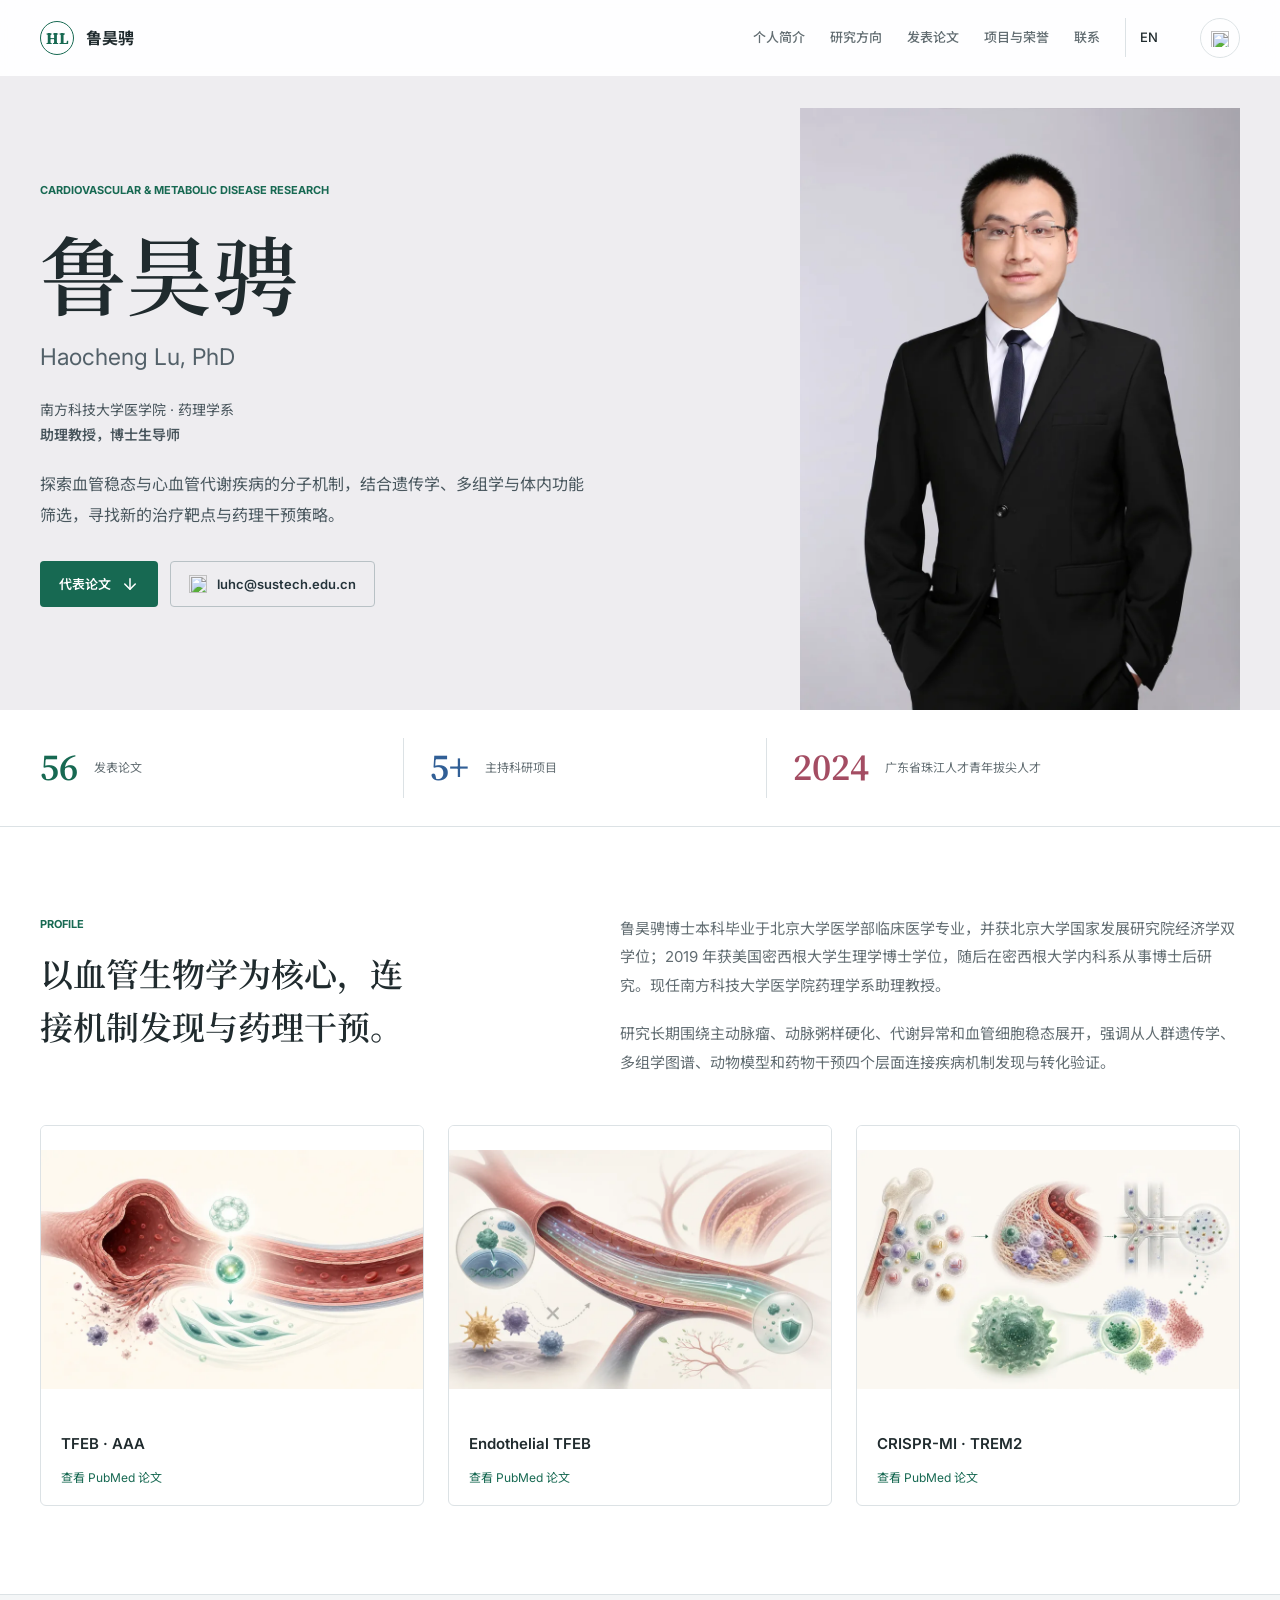
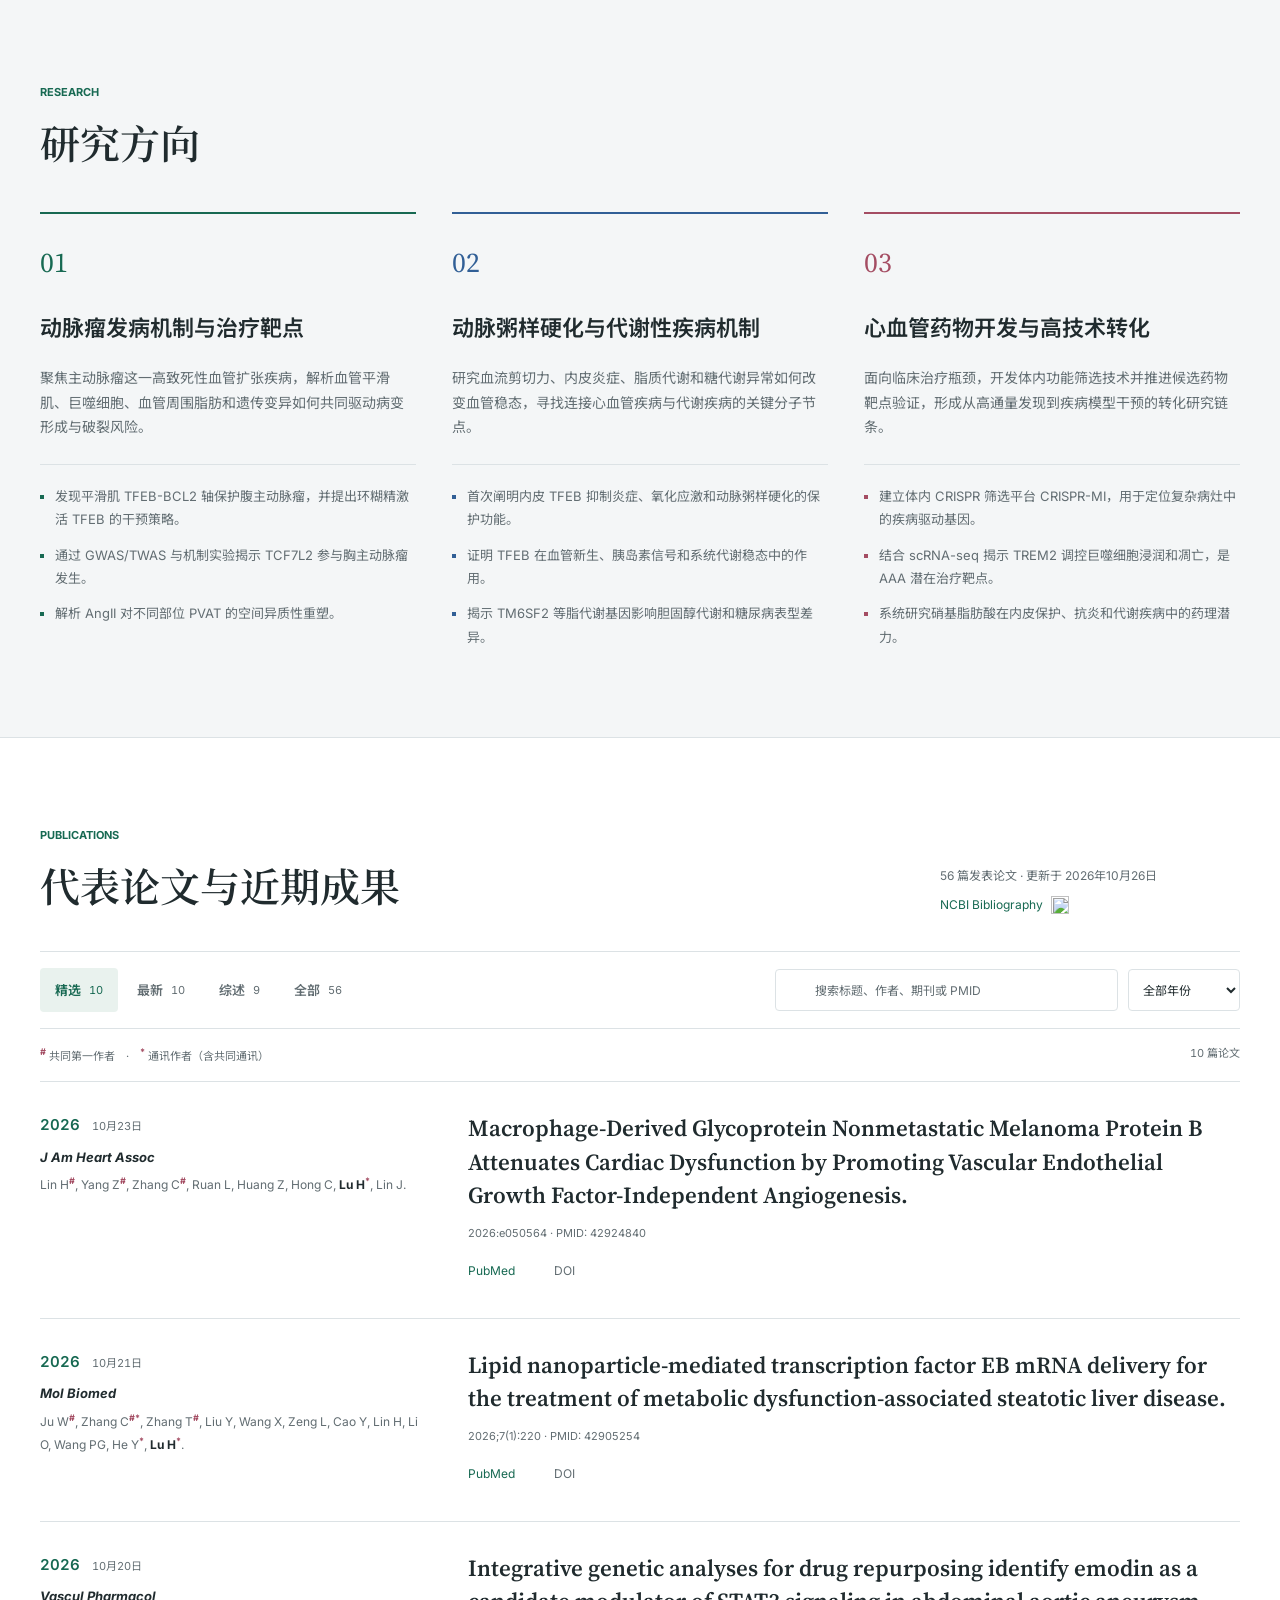
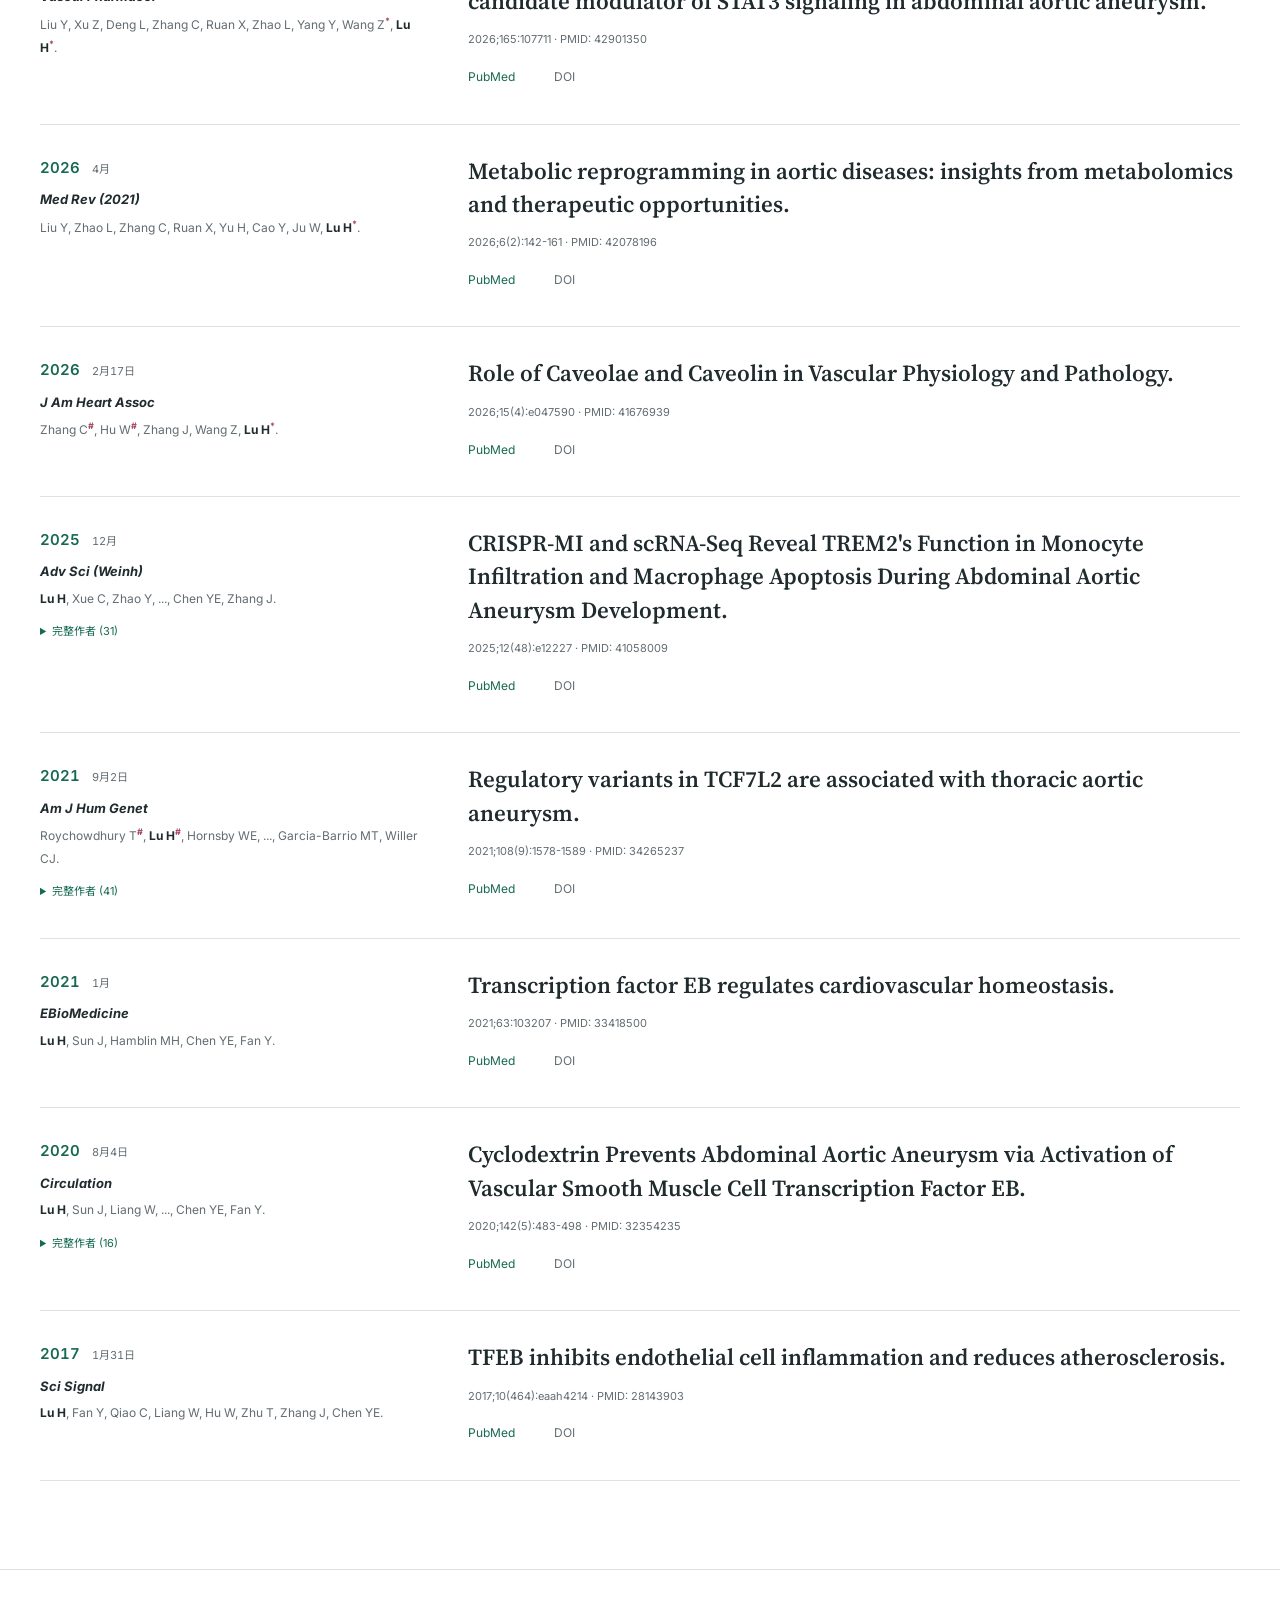
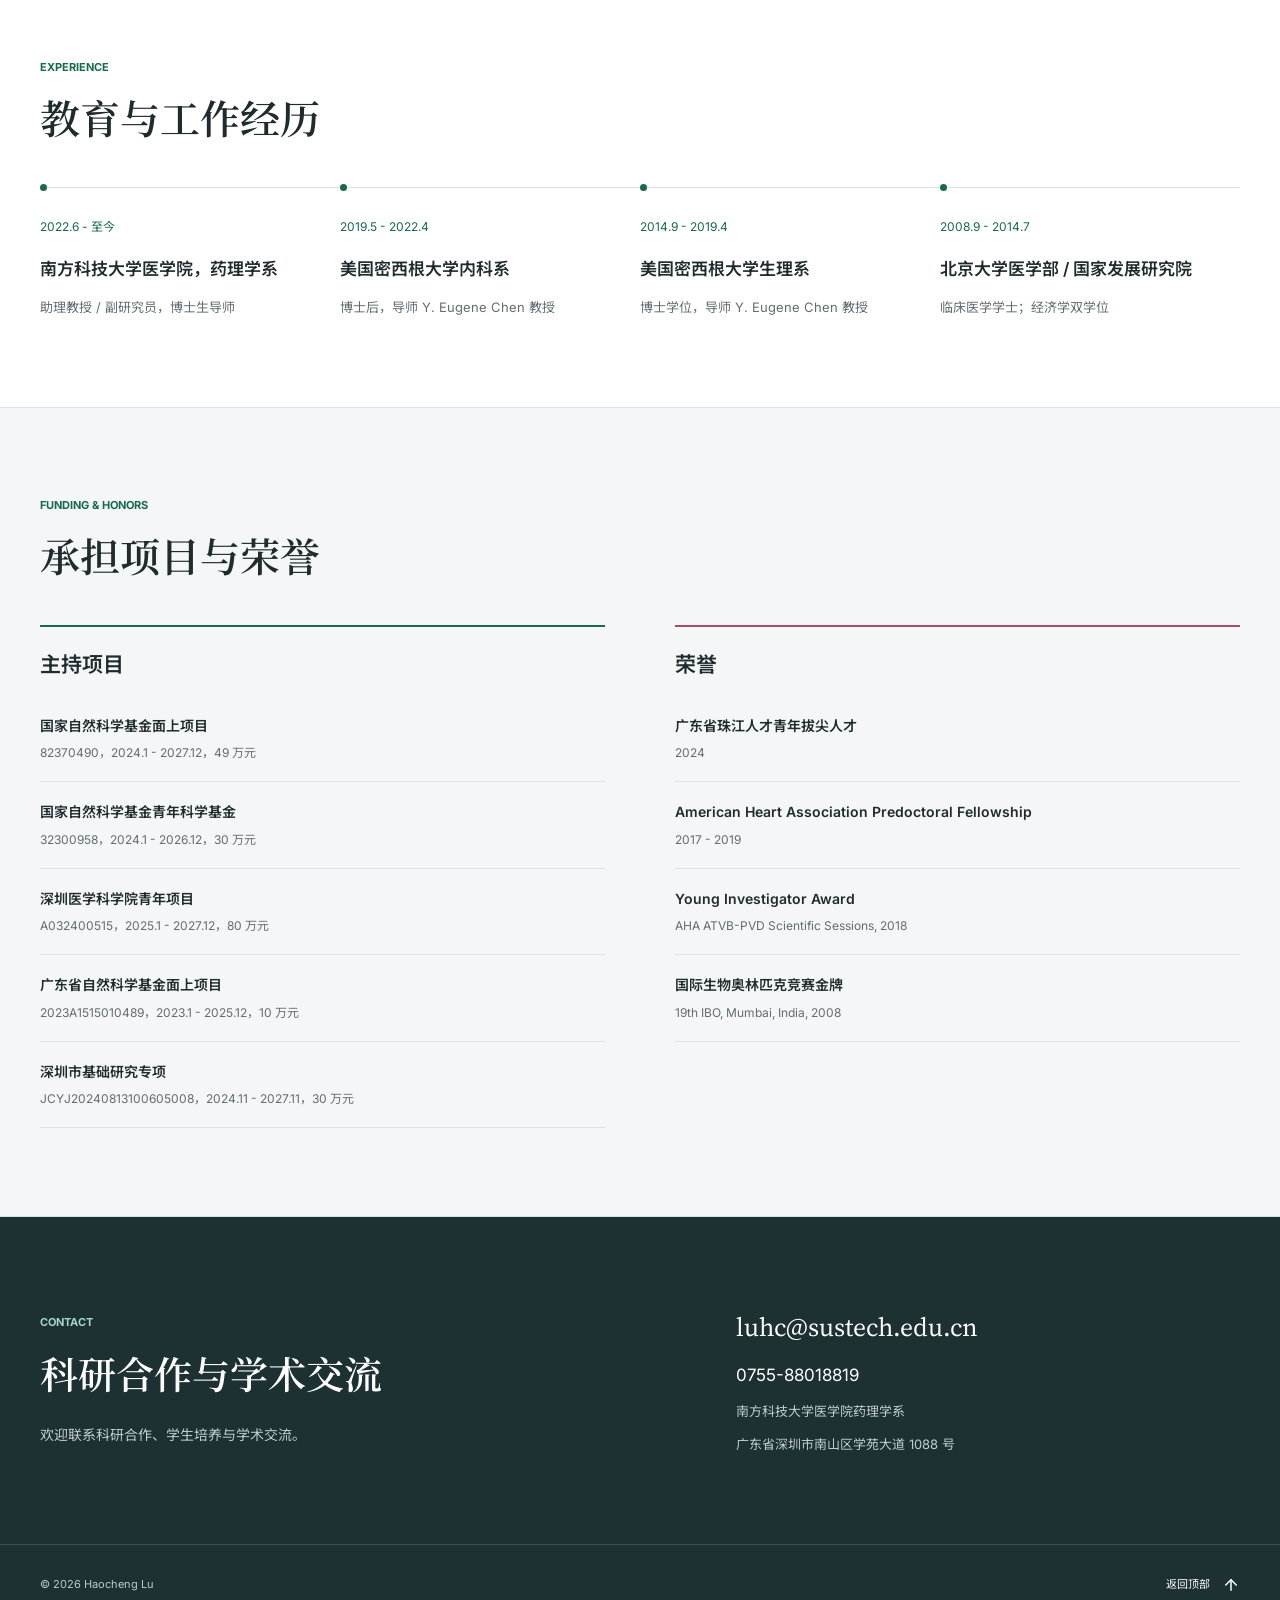
==== commit 9b7c8ccd: "Feature GPNMB paper and add accessible page motion" ====
--- a/index.html
+++ b/index.html
@@ -18,7 +18,7 @@
     <link rel="alternate" hreflang="en" href="https://pkulhc.github.io/PersonalWebsite/en.html" />
     <meta name="theme-color" content="#f8f9fa" />
     <script src="theme.js?v=20261026"></script>
-    <link rel="stylesheet" href="styles.css?v=20261026" />
+    <link rel="stylesheet" href="styles.css?v=20261026-motion1" />
   </head>
   <body>
     <a class="skip-link" href="#main-content">跳转到正文</a>
@@ -177,11 +177,11 @@
           </div>
           <div class="publication-context"><p class="publication-legend"><sup>#</sup> 共同第一作者 <span>·</span> <sup>*</sup> 通讯作者（含共同通讯）</p><p id="publication-count" role="status" aria-live="polite" aria-atomic="true">56 篇论文</p></div>
           <div id="publication-results" class="publication-list" tabindex="0">
-            <article class="publication" data-groups="all latest" data-year="2026" data-pmid="42924840" data-date="2026-10-23">
+            <article class="publication" data-groups="all featured latest" data-year="2026" data-pmid="42924840" data-date="2026-10-23">
               <div class="publication-meta">
                 <time datetime="2026-10-23">2026<span class="pub-month">10月23日</span></time>
                 <p class="pub-journal"><strong><em>J Am Heart Assoc</em></strong></p>
-                <div class="pub-authors"><span>Lin H<sup>#</sup>, Yang Z<sup>#</sup>, Zhang C<sup>#</sup>, Ruan L, Huang Z, Hong C, <strong class="me">Lu H</strong>, Lin J.</span></div>
+                <div class="pub-authors"><span>Lin H<sup>#</sup>, Yang Z<sup>#</sup>, Zhang C<sup>#</sup>, Ruan L, Huang Z, Hong C, <strong class="me">Lu H</strong><sup>*</sup>, Lin J.</span></div>
               </div>
               <div class="publication-main">
                 <h3><a href="https://pubmed.ncbi.nlm.nih.gov/42924840/" target="_blank" rel="noopener noreferrer">Macrophage-Derived Glycoprotein Nonmetastatic Melanoma Protein B Attenuates Cardiac Dysfunction by Promoting Vascular Endothelial Growth Factor-Independent Angiogenesis.</a></h3>
@@ -513,7 +513,7 @@
                 <div class="paper-links"><a class="pubmed-link" href="https://pubmed.ncbi.nlm.nih.gov/34661916/" target="_blank" rel="noopener noreferrer" aria-label="PubMed: Liver-humanized mice: A translational strategy to study metabolic disorders.">PubMed <img class="icon" src="assets/icons/arrow-up-right.svg" width="16" height="16" alt="" /></a><a class="doi-link" href="https://doi.org/10.1002/jcp.30610" target="_blank" rel="noopener noreferrer" aria-label="DOI: Liver-humanized mice: A translational strategy to study metabolic disorders.">DOI <img class="icon" src="assets/icons/arrow-up-right.svg" width="16" height="16" alt="" /></a></div>
               </div>
             </article>
-            <article class="publication" data-groups="all featured reviews" data-year="2021" data-pmid="34796717" data-date="2021-12-21">
+            <article class="publication" data-groups="all reviews" data-year="2021" data-pmid="34796717" data-date="2021-12-21">
               <div class="publication-meta">
                 <time datetime="2021-12-21">2021<span class="pub-month">12月21日</span></time>
                 <p class="pub-journal"><strong><em>J Am Heart Assoc</em></strong></p>
@@ -932,7 +932,7 @@
       <a href="#top">返回顶部<img class="icon" src="assets/icons/arrow-up.svg" width="16" height="16" alt="" /></a>
     </footer>
 
-    <script src="script.js?v=20261026"></script>
+    <script src="script.js?v=20261026-motion1"></script>
     <noscript>
       <style>
         .animate-on-scroll,
--- a/styles.css
+++ b/styles.css
@@ -200,6 +200,38 @@
 footer { display: flex; justify-content: space-between; align-items: center; gap: 20px; padding: 24px var(--gutter); background: #1d3032; color: #bdc9cb; font-size: 11px; }
 footer a { display: inline-flex; align-items: center; gap: 12px; color: #fff; min-height: 32px; }
 footer .icon { filter: invert(1); }
+
+/* Short, one-shot motion keeps the academic content in the foreground. */
+@media (prefers-reduced-motion: no-preference) {
+  body, .site-header, .hero, .stats, .section, footer {
+    transition: background-color 240ms ease, border-color 240ms ease, color 180ms ease;
+  }
+  .site-nav a { transition: color 180ms ease, box-shadow 180ms ease; }
+  .button {
+    transition: transform 200ms ease, box-shadow 200ms ease, background-color 200ms ease, border-color 200ms ease;
+  }
+  .theme-toggle, .nav-toggle {
+    transition: transform 160ms ease, background-color 180ms ease, border-color 180ms ease;
+  }
+  .theme-toggle:active, .nav-toggle:active { transform: scale(0.94); }
+  .button:active { transform: translateY(1px); }
+  .profile-figure {
+    transition: transform 280ms ease, box-shadow 280ms ease, border-color 220ms ease;
+  }
+  .publication-main h3 { transition: transform 220ms ease; }
+  .paper-links .icon, .publication-source .icon, .profile-paper-link::after, footer .icon {
+    transition: transform 200ms ease;
+  }
+  .tab { transition: background-color 180ms ease, color 180ms ease; }
+}
+@media (hover: hover) and (pointer: fine) and (prefers-reduced-motion: no-preference) {
+  .button:hover { transform: translateY(-2px); box-shadow: 0 6px 16px #00000012; }
+  .profile-figure:hover { transform: translateY(-4px); box-shadow: 0 12px 28px #00000012; }
+  .publication:hover .publication-main h3 { transform: translateX(3px); }
+  .paper-links a:hover .icon, .publication-source a:hover .icon,
+  .profile-paper-link:hover::after { transform: translate(2px, -2px); }
+  footer a:hover .icon { transform: translateY(-3px); }
+}
 
 @media (max-width: 1100px) {
   .site-header { gap: 18px; }
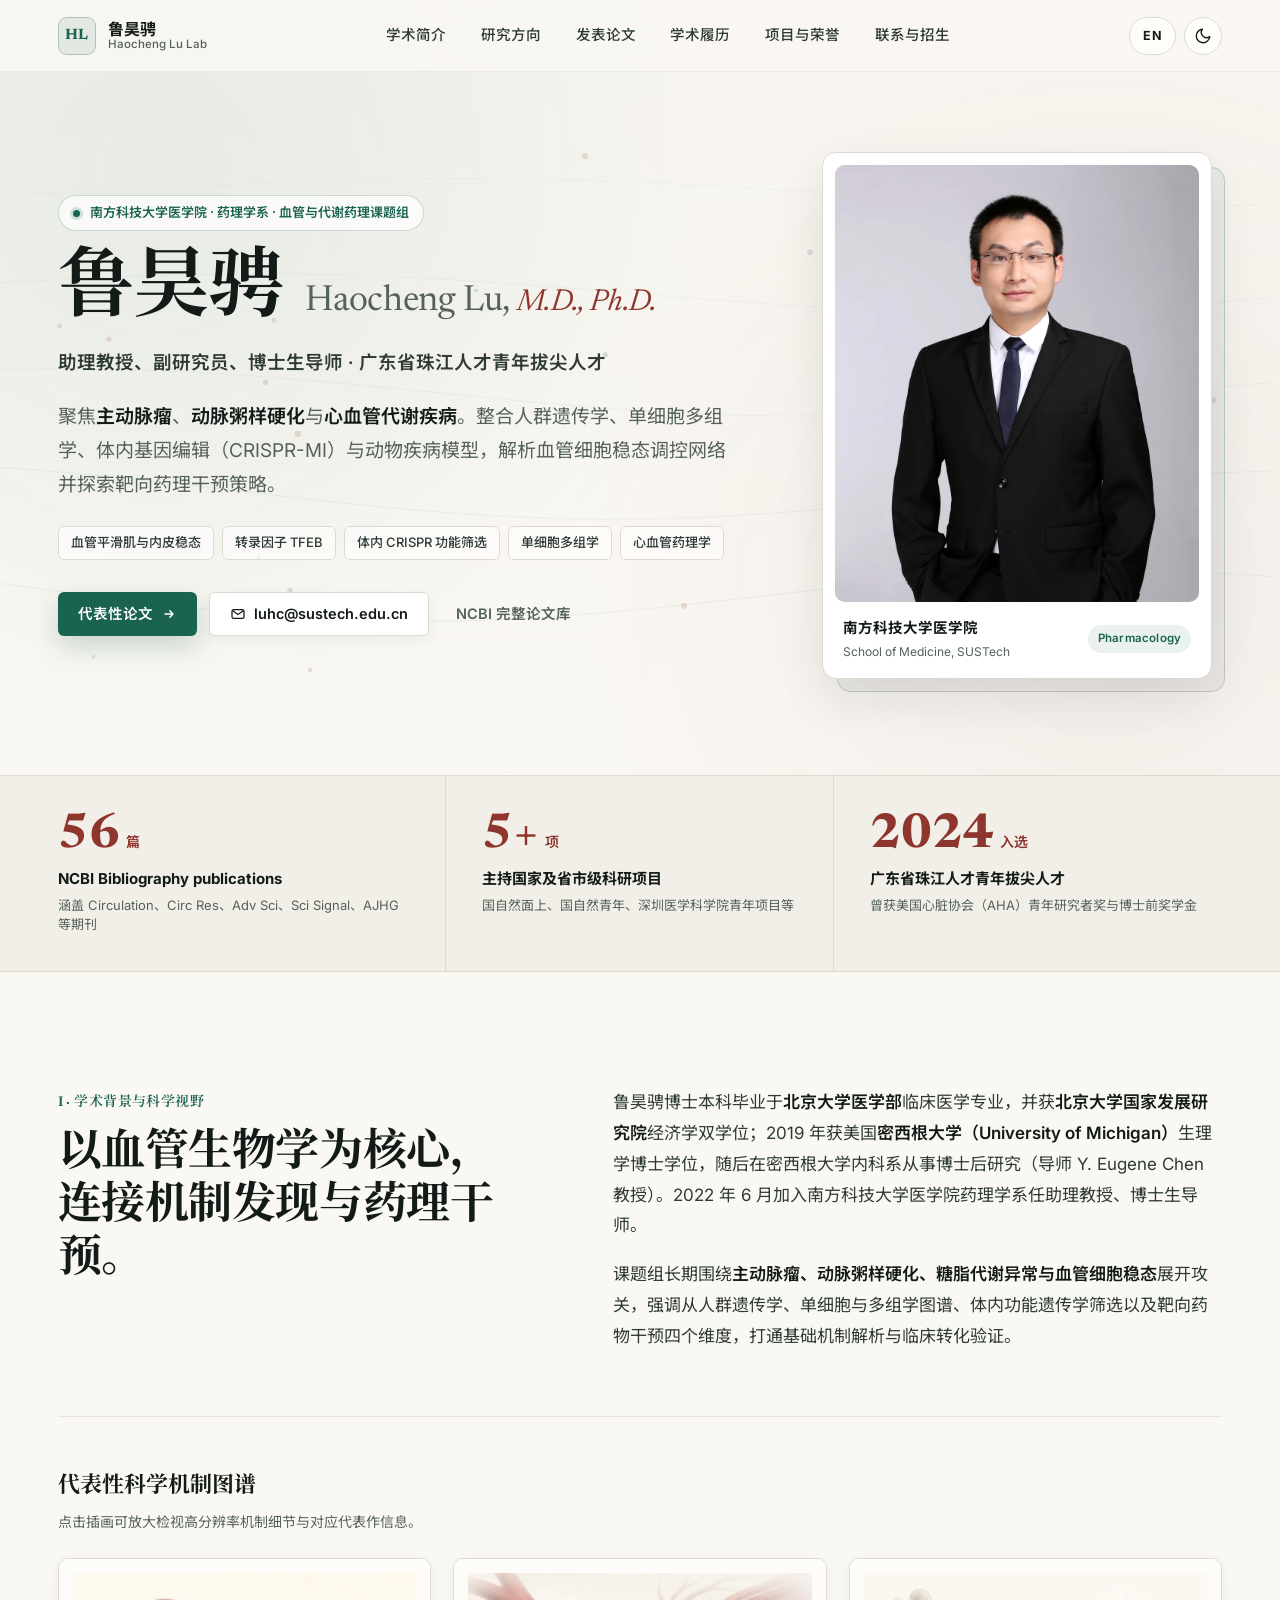
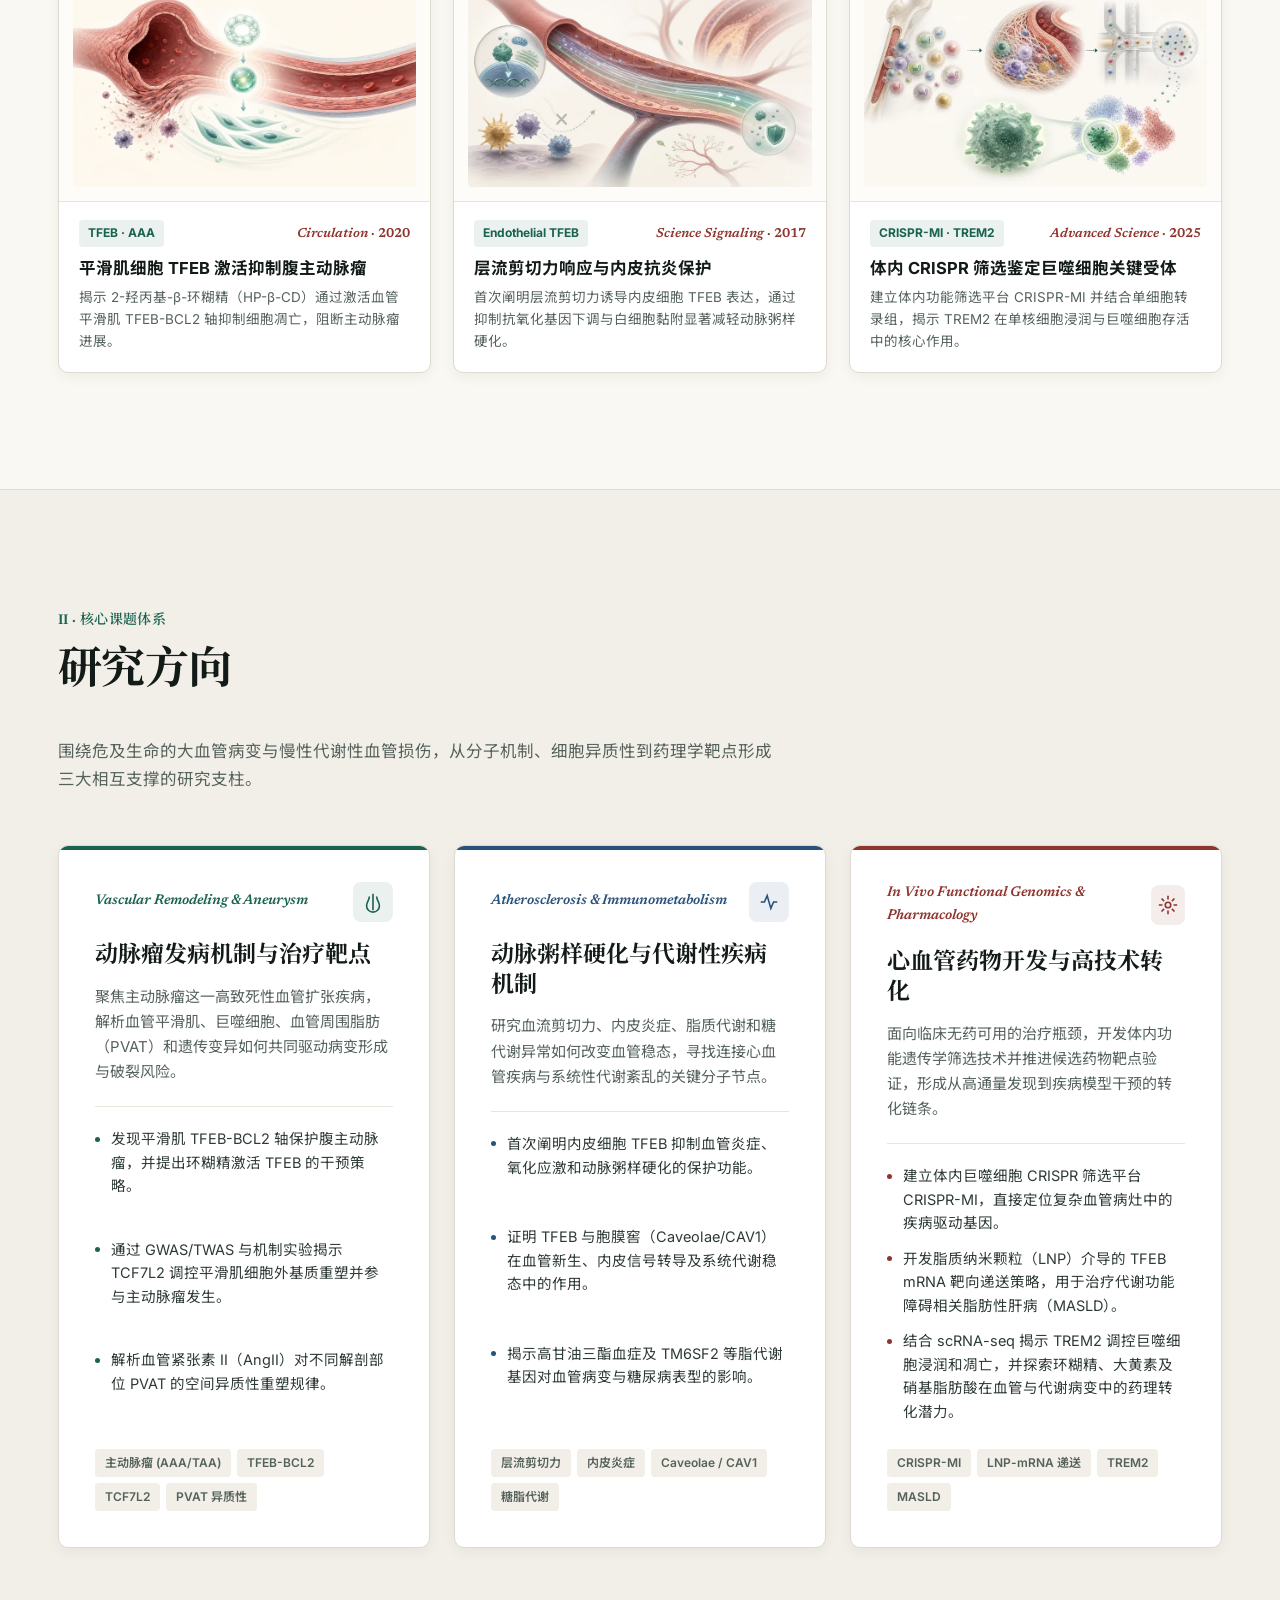
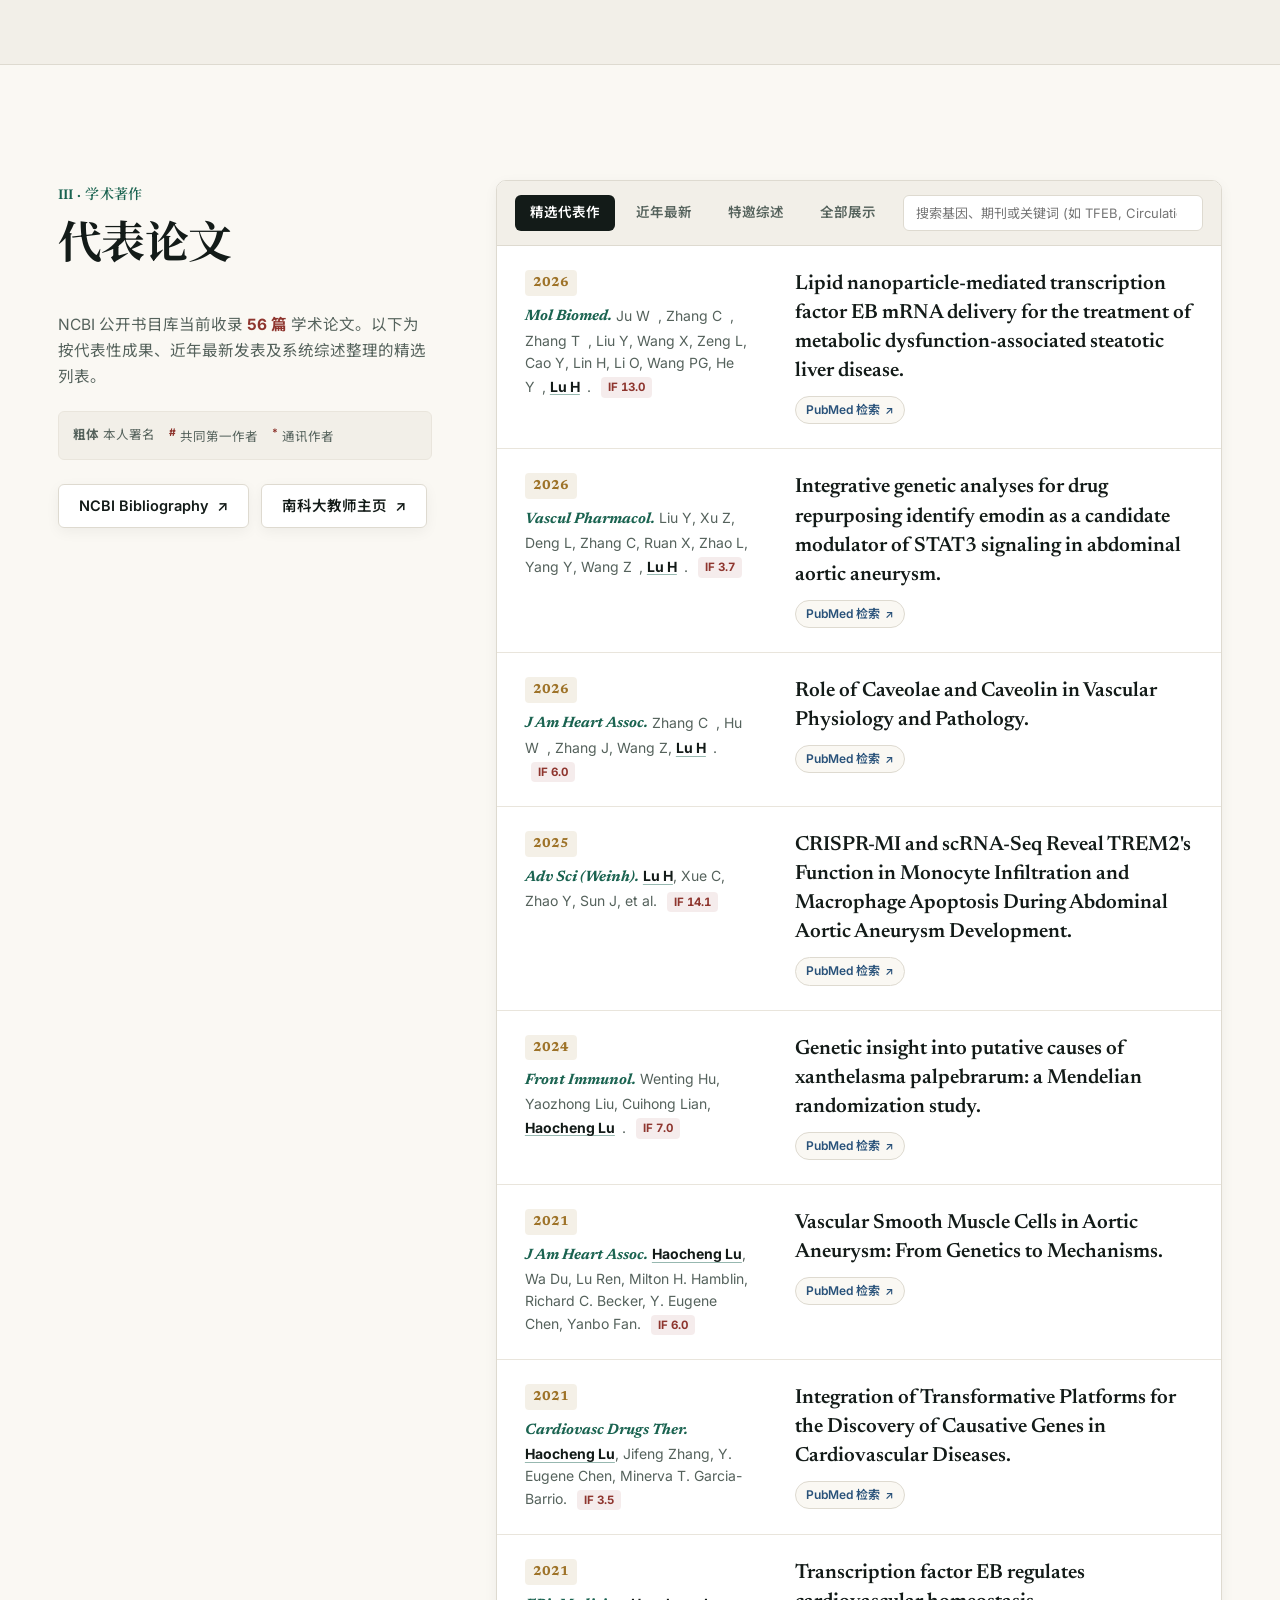
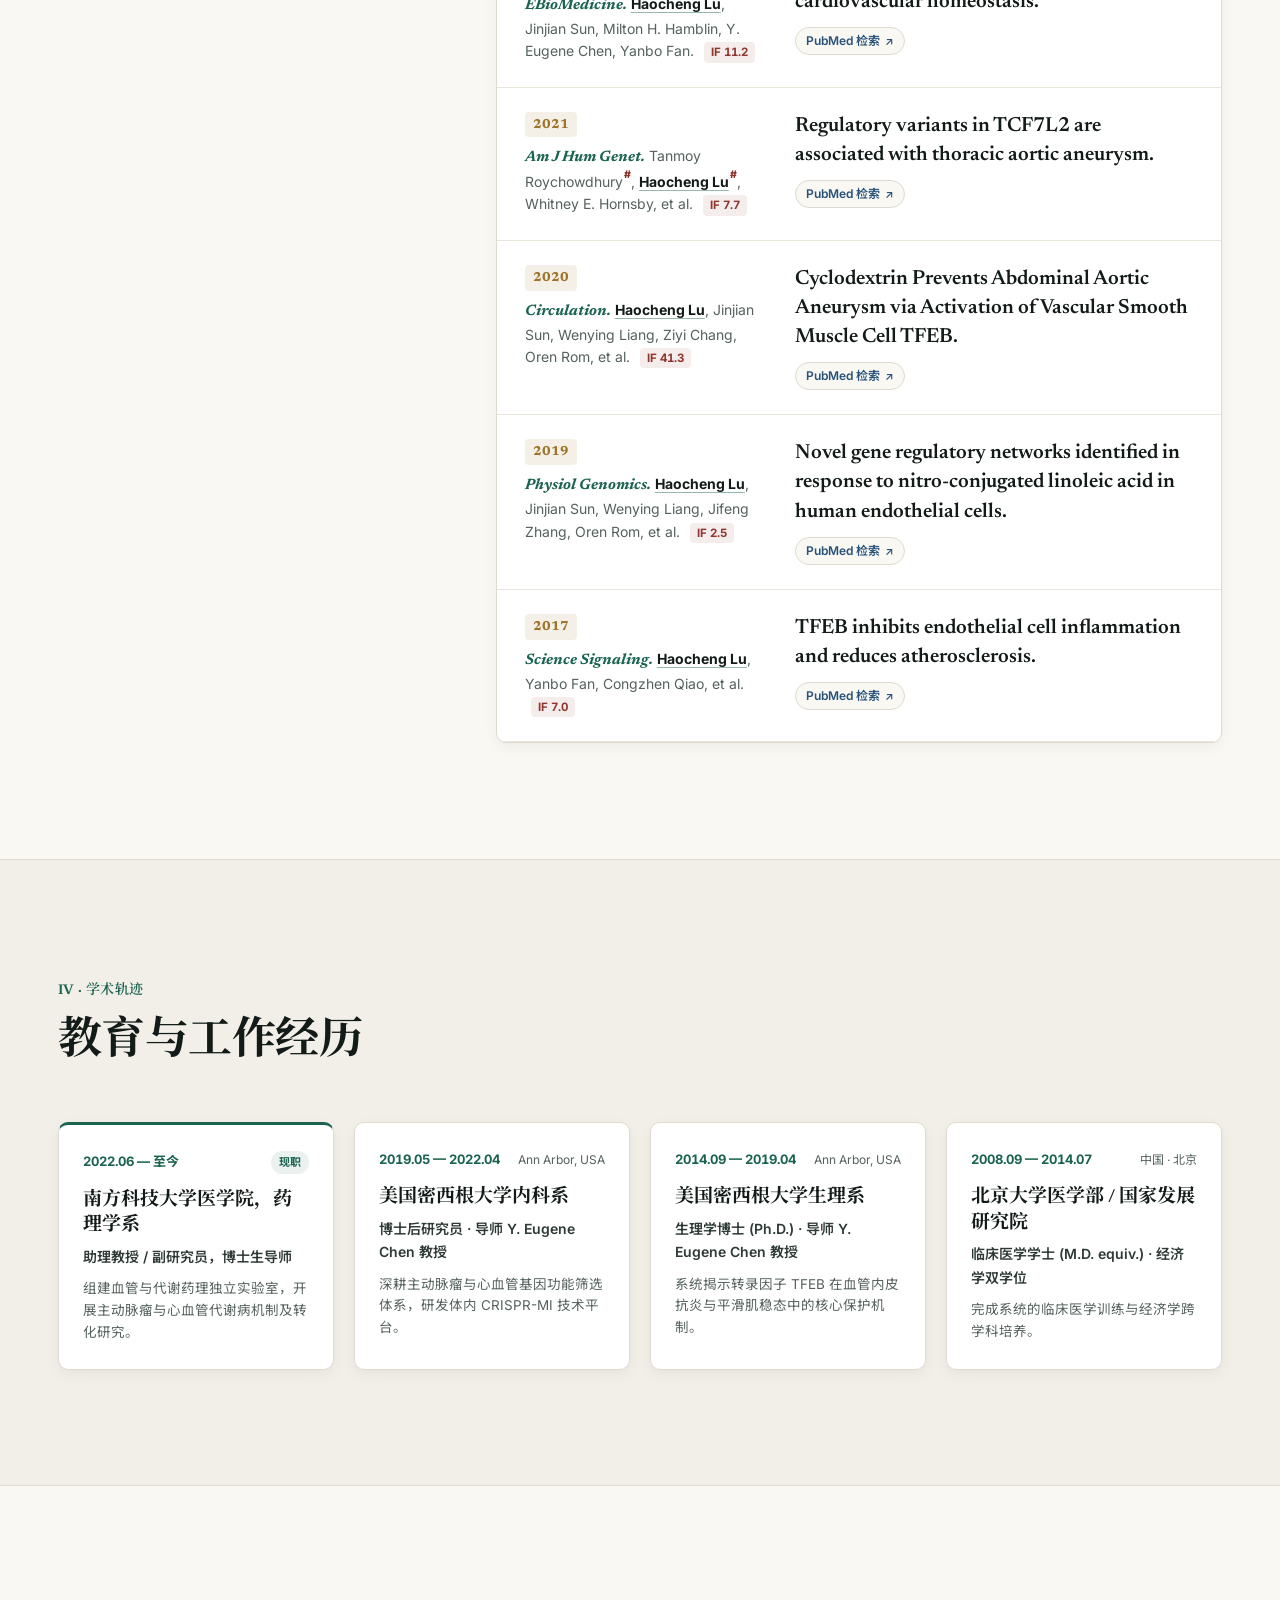
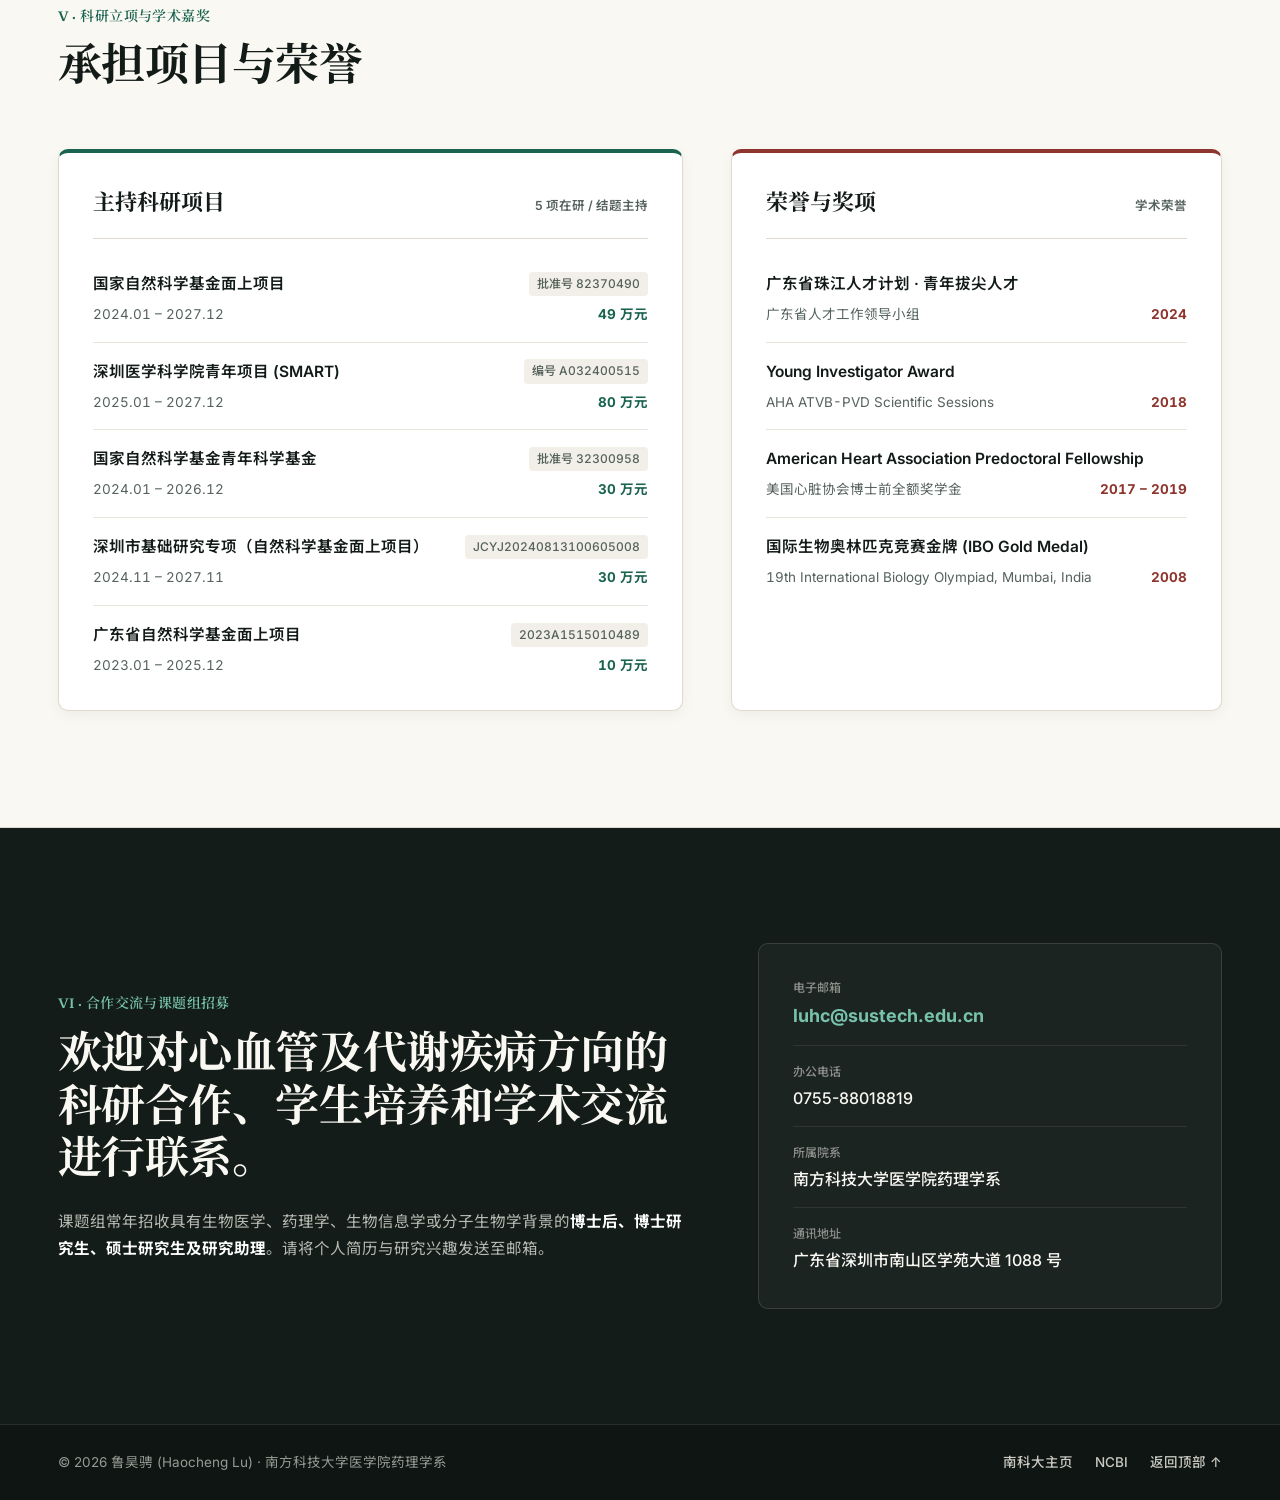
==== commit d39fd03b: "Redesign site with editorial layout and bilingual pages - Editorial academic redesign: Newsreader/No" ====
--- a/index.html
+++ b/index.html
@@ -5,934 +5,958 @@
     <meta name="viewport" content="width=device-width, initial-scale=1" />
     <meta
       name="description"
-      content="鲁昊骋，南方科技大学医学院药理学系助理教授，研究心血管及代谢疾病。"
+      content="鲁昊骋，南方科技大学医学院药理学系助理教授、博士生导师，聚焦主动脉瘤、动脉粥样硬化及心血管代谢疾病机制与药理转化研究。"
     />
-    <title>鲁昊骋 | Haocheng Lu</title>
+    <title>鲁昊骋 | Haocheng Lu, Ph.D. — 南方科技大学医学院</title>
+
+    <!-- Open Graph -->
+    <meta property="og:title" content="鲁昊骋 | Haocheng Lu, Ph.D." />
+    <meta property="og:description" content="南方科技大学医学院药理学系助理教授，研究心血管及代谢疾病。" />
+    <meta property="og:image" content="https://pkulhc.github.io/PersonalWebsite/assets/haocheng-lu.webp" />
+    <meta property="og:url" content="https://pkulhc.github.io/PersonalWebsite/" />
+    <meta property="og:type" content="website" />
+
+    <!-- Twitter Card -->
+    <meta name="twitter:card" content="summary_large_image" />
+    <meta name="twitter:title" content="鲁昊骋 | Haocheng Lu, Ph.D." />
+    <meta name="twitter:description" content="南方科技大学医学院药理学系助理教授，研究心血管及代谢疾病。" />
+    <meta name="twitter:image" content="https://pkulhc.github.io/PersonalWebsite/assets/haocheng-lu.webp" />
+
+    <link rel="canonical" href="https://pkulhc.github.io/PersonalWebsite/" />
+    <link rel="alternate" hreflang="en" href="https://pkulhc.github.io/PersonalWebsite/en.html" />
+    <meta name="robots" content="index, follow" />
+    <meta name="theme-color" content="#faf8f3" />
+    <meta name="theme-color" content="#0f1412" media="(prefers-color-scheme: dark)" />
+
+    <link
+      rel="icon"
+      href="data:image/svg+xml,<svg xmlns='http://www.w3.org/2000/svg' viewBox='0 0 36 36'><rect width='36' height='36' rx='8' fill='%231a6350'/><text x='18' y='24' text-anchor='middle' font-family='Georgia,serif' font-weight='700' font-size='17' fill='%23faf8f3'>HL</text></svg>"
+    />
+
     <link rel="preconnect" href="https://fonts.googleapis.com" />
     <link rel="preconnect" href="https://fonts.gstatic.com" crossorigin />
     <link
-      href="https://fonts.googleapis.com/css2?family=Inter:wght@400;500;600;700;800&family=Noto+Sans+SC:wght@400;500;700;900&family=Noto+Serif+SC:wght@600;700;900&family=Source+Serif+4:opsz,wght@8..60,600;8..60,700&display=swap"
+      rel="preload"
+      as="style"
+      href="https://fonts.googleapis.com/css2?family=Inter:wght@400;500;600;700&family=Newsreader:ital,opsz,wght@0,6..72,400;0,6..72,500;0,6..72,600;1,6..72,400;1,6..72,500&family=Noto+Sans+SC:wght@400;500;700&family=Noto+Serif+SC:wght@600;700&display=swap"
+    />
+    <link
+      href="https://fonts.googleapis.com/css2?family=Inter:wght@400;500;600;700&family=Newsreader:ital,opsz,wght@0,6..72,400;0,6..72,500;0,6..72,600;1,6..72,400;1,6..72,500&family=Noto+Sans+SC:wght@400;500;700&family=Noto+Serif+SC:wght@600;700&display=swap"
       rel="stylesheet"
     />
-    <link rel="canonical" href="https://pkulhc.github.io/PersonalWebsite/" />
-    <link rel="alternate" hreflang="en" href="https://pkulhc.github.io/PersonalWebsite/en.html" />
-    <meta name="theme-color" content="#f8f9fa" />
-    <script src="theme.js?v=20261026"></script>
-    <link rel="stylesheet" href="styles.css?v=20261026-motion1" />
+    <link rel="stylesheet" href="styles.css" />
+    <script type="application/ld+json">
+    {
+      "@context": "https://schema.org",
+      "@type": "Person",
+      "name": "Haocheng Lu",
+      "alternateName": "鲁昊骋",
+      "jobTitle": "Assistant Professor",
+      "affiliation": {
+        "@type": "Organization",
+        "name": "Southern University of Science and Technology",
+        "department": "Department of Pharmacology, School of Medicine"
+      },
+      "url": "https://pkulhc.github.io/PersonalWebsite/",
+      "sameAs": [
+        "https://www.ncbi.nlm.nih.gov/myncbi/haocheng.lu.2/bibliography/public/",
+        "https://www.sustech.edu.cn/zh/faculties/haochenglu.html"
+      ]
+    }
+    </script>
   </head>
   <body>
-    <a class="skip-link" href="#main-content">跳转到正文</a>
+    <a class="skip-link" href="#main-content">跳到主要内容</a>
+
     <header class="site-header" data-scrolled="false">
-      <span class="scroll-progress" aria-hidden="true"></span>
-      <a class="brand" href="#top" aria-label="鲁昊骋首页">
-        <span class="brand-mark">HL</span>
-        <span>鲁昊骋</span>
-      </a>
-      <button class="nav-toggle" aria-label="打开导航菜单" aria-expanded="false" aria-controls="site-nav">
-        <img class="icon" src="assets/icons/menu.svg" width="20" height="20" alt="" />
-      </button>
-      <nav id="site-nav" class="site-nav" aria-label="主导航">
-        <a href="#about">个人简介</a>
-        <a href="#research">研究方向</a>
-        <a href="#publications">发表论文</a>
-        <a href="#projects">项目与荣誉</a>
-        <a href="#contact">联系</a>
-        <a class="language-link" href="en.html">EN</a>
-      </nav>
-      <button class="theme-toggle" aria-label="切换暗色模式" title="切换暗色模式"><img class="icon" src="assets/icons/moon.svg" width="20" height="20" alt="" /></button>
+      <div class="header-inner">
+        <a class="brand" href="#main-content" aria-label="鲁昊骋首页">
+          <span class="brand-mark">HL</span>
+          <span class="brand-text">
+            <strong>鲁昊骋</strong>
+            <small>Haocheng Lu Lab</small>
+          </span>
+        </a>
+
+        <nav id="site-nav" class="site-nav" aria-label="主导航">
+          <a href="#about">学术简介</a>
+          <a href="#research">研究方向</a>
+          <a href="#publications">发表论文</a>
+          <a href="#timeline">学术履历</a>
+          <a href="#projects">项目与荣誉</a>
+          <a href="#contact">联系与招生</a>
+        </nav>
+
+        <div class="header-controls">
+          <a class="lang-switch" href="en.html" aria-label="Switch to English version">EN</a>
+          <button class="theme-toggle" type="button" aria-label="切换暗色模式" title="切换显示主题">
+            <svg class="icon-moon" viewBox="0 0 24 24" width="18" height="18" fill="none" stroke="currentColor" stroke-width="1.8" stroke-linecap="round" stroke-linejoin="round" aria-hidden="true">
+              <path d="M21 12.79A9 9 0 1 1 11.21 3 7 7 0 0 0 21 12.79z"></path>
+            </svg>
+            <svg class="icon-sun" viewBox="0 0 24 24" width="18" height="18" fill="none" stroke="currentColor" stroke-width="1.8" stroke-linecap="round" stroke-linejoin="round" aria-hidden="true">
+              <circle cx="12" cy="12" r="5"></circle>
+              <line x1="12" y1="1" x2="12" y2="3"></line>
+              <line x1="12" y1="21" x2="12" y2="23"></line>
+              <line x1="4.22" y1="4.22" x2="5.64" y2="5.64"></line>
+              <line x1="18.36" y1="18.36" x2="19.78" y2="19.78"></line>
+              <line x1="1" y1="12" x2="3" y2="12"></line>
+              <line x1="21" y1="12" x2="23" y2="12"></line>
+              <line x1="4.22" y1="19.78" x2="5.64" y2="18.36"></line>
+              <line x1="18.36" y1="5.64" x2="19.78" y2="4.22"></line>
+            </svg>
+          </button>
+          <button class="nav-toggle" type="button" aria-expanded="false" aria-controls="site-nav" aria-label="打开导航菜单">
+            <span></span>
+            <span></span>
+          </button>
+        </div>
+      </div>
     </header>
 
-    <main id="top">
-      <section id="main-content" class="hero" aria-labelledby="hero-title">
-        <div class="hero-copy">
-          <p class="eyebrow">Cardiovascular & Metabolic Disease Research</p>
-          <h1 id="hero-title">鲁昊骋<span>Haocheng Lu, PhD</span></h1>
-          <p class="hero-role">南方科技大学医学院 · 药理学系<br /><strong>助理教授，博士生导师</strong></p>
-          <p class="lead">
-            探索血管稳态与心血管代谢疾病的分子机制，结合遗传学、多组学与体内功能筛选，寻找新的治疗靶点与药理干预策略。
-          </p>
-          <div class="hero-actions">
-            <a class="button primary" href="#publications">代表论文<img class="icon" src="assets/icons/arrow-down.svg" width="18" height="18" alt="" /></a>
-            <a class="button secondary" href="mailto:luhc@sustech.edu.cn"><img class="icon" src="assets/icons/mail.svg" width="18" height="18" alt="" />luhc@sustech.edu.cn</a>
-          </div>
-        </div>
-        <div class="portrait-wrap" aria-label="鲁昊骋照片">
-          <img src="assets/haocheng-lu.webp" alt="鲁昊骋肖像照片" width="960" height="1280" fetchpriority="high" />
+    <main id="main-content">
+      <!-- Hero Section -->
+      <section class="hero">
+        <canvas id="hero-canvas" aria-hidden="true"></canvas>
+        <div class="container hero-grid">
+          <div class="hero-copy">
+            <div class="affiliation-pill">
+              <span class="pulse-dot" aria-hidden="true"></span>
+              <span>南方科技大学医学院 · 药理学系 · 血管与代谢药理课题组</span>
+            </div>
+
+            <h1>
+              <span class="name-zh">鲁昊骋</span>
+              <span class="name-en">Haocheng Lu, <em>M.D., Ph.D.</em></span>
+            </h1>
+
+            <p class="hero-role">
+              助理教授、副研究员、博士生导师 · 广东省珠江人才青年拔尖人才
+            </p>
+
+            <p class="lead">
+              聚焦<strong>主动脉瘤</strong>、<strong>动脉粥样硬化</strong>与<strong>心血管代谢疾病</strong>。整合人群遗传学、单细胞多组学、体内基因编辑（CRISPR-MI）与动物疾病模型，解析血管细胞稳态调控网络并探索靶向药理干预策略。
+            </p>
+
+            <div class="hero-tags" aria-label="核心研究关键词">
+              <span>血管平滑肌与内皮稳态</span>
+              <span>转录因子 TFEB</span>
+              <span>体内 CRISPR 功能筛选</span>
+              <span>单细胞多组学</span>
+              <span>心血管药理学</span>
+            </div>
+
+            <div class="hero-actions">
+              <a class="button primary" href="#publications">
+                <span>代表性论文</span>
+                <svg viewBox="0 0 20 20" width="16" height="16" fill="none" stroke="currentColor" stroke-width="1.8" aria-hidden="true">
+                  <path d="M5 10h10M11 6l4 4-4 4" stroke-linecap="round" stroke-linejoin="round"/>
+                </svg>
+              </a>
+              <a class="button secondary" href="mailto:luhc@sustech.edu.cn">
+                <svg viewBox="0 0 20 20" width="16" height="16" fill="none" stroke="currentColor" stroke-width="1.6" aria-hidden="true">
+                  <rect x="2.5" y="4.5" width="15" height="11" rx="2"/>
+                  <path d="m3 5.5 7 5 7-5"/>
+                </svg>
+                <span>luhc@sustech.edu.cn</span>
+              </a>
+              <a class="button ghost" href="https://www.ncbi.nlm.nih.gov/myncbi/haocheng.lu.2/bibliography/public/" target="_blank" rel="noreferrer">
+                <span>NCBI 完整论文库</span>
+              </a>
+            </div>
+          </div>
+
+          <div class="portrait-wrap" aria-label="鲁昊骋学者肖像">
+            <figure class="portrait-frame">
+              <div class="portrait-image-box">
+                <img src="assets/haocheng-lu.webp" alt="鲁昊骋肖像照片" fetchpriority="high" />
+              </div>
+              <figcaption class="portrait-caption">
+                <div class="caption-main">
+                  <strong>南方科技大学医学院</strong>
+                  <span>School of Medicine, SUSTech</span>
+                </div>
+                <div class="caption-badge">Pharmacology</div>
+              </figcaption>
+            </figure>
+          </div>
         </div>
       </section>
 
-      <section class="stats" aria-label="学术概览">
-        <div>
-          <strong data-publication-total>56</strong>
-          <span>发表论文</span>
-        </div>
-        <div>
-          <strong>5+</strong>
-          <span>主持科研项目</span>
-        </div>
-        <div>
-          <strong>2024</strong>
-          <span>广东省珠江人才青年拔尖人才</span>
+      <!-- Key Metrics Bar -->
+      <section class="stats-bar" aria-label="学术概览">
+        <div class="container stats">
+          <div class="stat-cell">
+            <div class="stat-head">
+              <strong id="ncbi-count">56</strong>
+              <span class="stat-unit">篇</span>
+            </div>
+            <p class="stat-title">NCBI Bibliography publications</p>
+            <span class="stat-desc">涵盖 Circulation、Circ Res、Adv Sci、Sci Signal、AJHG 等期刊</span>
+          </div>
+          <div class="stat-cell">
+            <div class="stat-head">
+              <strong>5+</strong>
+              <span class="stat-unit">项</span>
+            </div>
+            <p class="stat-title">主持国家及省市级科研项目</p>
+            <span class="stat-desc">国自然面上、国自然青年、深圳医学科学院青年项目等</span>
+          </div>
+          <div class="stat-cell">
+            <div class="stat-head">
+              <strong data-no-count="true">2024</strong>
+              <span class="stat-unit">入选</span>
+            </div>
+            <p class="stat-title">广东省珠江人才青年拔尖人才</p>
+            <span class="stat-desc">曾获美国心脏协会（AHA）青年研究者奖与博士前奖学金</span>
+          </div>
         </div>
       </section>
 
-      <section id="about" class="section intro-grid animate-on-scroll">
-        <div>
-          <p class="section-kicker">Profile</p>
-          <h2>以血管生物学为核心，连接机制发现与药理干预。</h2>
-        </div>
-        <div class="intro-text">
-          <p>
-            鲁昊骋博士本科毕业于北京大学医学部临床医学专业，并获北京大学国家发展研究院经济学双学位；2019 年获美国密西根大学生理学博士学位，随后在密西根大学内科系从事博士后研究。现任南方科技大学医学院药理学系助理教授。
-          </p>
-          <p>
-            研究长期围绕主动脉瘤、动脉粥样硬化、代谢异常和血管细胞稳态展开，强调从人群遗传学、多组学图谱、动物模型和药物干预四个层面连接疾病机制发现与转化验证。
-          </p>
-        </div>
-        <div class="profile-visuals animate-stagger" aria-label="代表作机制示意图">
-          <figure class="profile-figure">
-            <img src="assets/profile-tfeb-aaa.webp" alt="TFEB 激活保护血管平滑肌并减少腹主动脉瘤形成的科研插画" loading="lazy" decoding="async" />
-            <figcaption>TFEB · AAA</figcaption>
-            <a class="profile-paper-link" href="https://pubmed.ncbi.nlm.nih.gov/32354235/" target="_blank" rel="noreferrer">查看 PubMed 论文</a>
-          </figure>
-          <figure class="profile-figure">
-            <img src="assets/profile-endothelial-tfeb.webp" alt="内皮 TFEB 在层流剪切力下抑制炎症并减少动脉粥样硬化的科研插画" loading="lazy" decoding="async" />
-            <figcaption>Endothelial TFEB</figcaption>
-            <a class="profile-paper-link" href="https://pubmed.ncbi.nlm.nih.gov/28143903/" target="_blank" rel="noreferrer">查看 PubMed 论文</a>
-          </figure>
-          <figure class="profile-figure">
-            <img src="assets/profile-crispr-trem2.webp" alt="CRISPR-MI 结合单细胞测序发现 TREM2 调控巨噬细胞机制的科研插画" loading="lazy" decoding="async" />
-            <figcaption>CRISPR-MI · TREM2</figcaption>
-            <a class="profile-paper-link" href="https://pubmed.ncbi.nlm.nih.gov/41058009/" target="_blank" rel="noreferrer">查看 PubMed 论文</a>
-          </figure>
+      <!-- About & Mechanism Atlas -->
+      <section id="about" class="section">
+        <div class="container">
+          <div class="intro-grid animate-on-scroll">
+            <div class="intro-header">
+              <p class="section-index">I · 学术背景与科学视野</p>
+              <h2>以血管生物学为核心，连接机制发现与药理干预。</h2>
+            </div>
+            <div class="intro-text">
+              <p>
+                鲁昊骋博士本科毕业于<strong>北京大学医学部</strong>临床医学专业，并获<strong>北京大学国家发展研究院</strong>经济学双学位；2019 年获美国<strong>密西根大学（University of Michigan）</strong>生理学博士学位，随后在密西根大学内科系从事博士后研究（导师 Y. Eugene Chen 教授）。2022 年 6 月加入南方科技大学医学院药理学系任助理教授、博士生导师。
+              </p>
+              <p>
+                课题组长期围绕<strong>主动脉瘤、动脉粥样硬化、糖脂代谢异常与血管细胞稳态</strong>展开攻关，强调从人群遗传学、单细胞与多组学图谱、体内功能遗传学筛选以及靶向药物干预四个维度，打通基础机制解析与临床转化验证。
+              </p>
+            </div>
+          </div>
+
+          <div class="atlas-header animate-on-scroll">
+            <div>
+              <h3>代表性科学机制图谱</h3>
+              <p>点击插画可放大检视高分辨率机制细节与对应代表作信息。</p>
+            </div>
+          </div>
+
+          <div class="profile-visuals animate-stagger" aria-label="代表作机制示意图">
+            <figure class="profile-figure" tabindex="0" role="button" aria-label="放大查看 TFEB 与腹主动脉瘤机制插画">
+              <div class="figure-media">
+                <img
+                  src="assets/profile-tfeb-aaa.webp"
+                  alt="TFEB 激活保护血管平滑肌并减少腹主动脉瘤形成的科研插画"
+                  loading="lazy"
+                  decoding="async"
+                />
+                <span class="figure-zoom-hint" aria-hidden="true">点击放大</span>
+              </div>
+              <figcaption>
+                <div class="figcaption-top">
+                  <span class="figure-tag">TFEB · AAA</span>
+                  <span class="figure-journal"><em>Circulation</em> · 2020</span>
+                </div>
+                <h4>平滑肌细胞 TFEB 激活抑制腹主动脉瘤</h4>
+                <p>揭示 2-羟丙基-β-环糊精（HP-β-CD）通过激活血管平滑肌 TFEB-BCL2 轴抑制细胞凋亡，阻断主动脉瘤进展。</p>
+              </figcaption>
+            </figure>
+
+            <figure class="profile-figure" tabindex="0" role="button" aria-label="放大查看内皮 TFEB 抑制动脉粥样硬化机制插画">
+              <div class="figure-media">
+                <img
+                  src="assets/profile-endothelial-tfeb.webp"
+                  alt="内皮 TFEB 在层流剪切力下抑制炎症并减少动脉粥样硬化的科研插画"
+                  loading="lazy"
+                  decoding="async"
+                />
+                <span class="figure-zoom-hint" aria-hidden="true">点击放大</span>
+              </div>
+              <figcaption>
+                <div class="figcaption-top">
+                  <span class="figure-tag">Endothelial TFEB</span>
+                  <span class="figure-journal"><em>Science Signaling</em> · 2017</span>
+                </div>
+                <h4>层流剪切力响应与内皮抗炎保护</h4>
+                <p>首次阐明层流剪切力诱导内皮细胞 TFEB 表达，通过抑制抗氧化基因下调与白细胞黏附显著减轻动脉粥样硬化。</p>
+              </figcaption>
+            </figure>
+
+            <figure class="profile-figure" tabindex="0" role="button" aria-label="放大查看 CRISPR-MI 与 TREM2 调控巨噬细胞机制插画">
+              <div class="figure-media">
+                <img
+                  src="assets/profile-crispr-trem2.webp"
+                  alt="CRISPR-MI 结合单细胞测序发现 TREM2 调控巨噬细胞机制的科研插画"
+                  loading="lazy"
+                  decoding="async"
+                />
+                <span class="figure-zoom-hint" aria-hidden="true">点击放大</span>
+              </div>
+              <figcaption>
+                <div class="figcaption-top">
+                  <span class="figure-tag">CRISPR-MI · TREM2</span>
+                  <span class="figure-journal"><em>Advanced Science</em> · 2025</span>
+                </div>
+                <h4>体内 CRISPR 筛选鉴定巨噬细胞关键受体</h4>
+                <p>建立体内功能筛选平台 CRISPR-MI 并结合单细胞转录组，揭示 TREM2 在单核细胞浸润与巨噬细胞存活中的核心作用。</p>
+              </figcaption>
+            </figure>
+          </div>
         </div>
       </section>
 
-      <section id="research" class="section">
-        <div class="section-heading">
-          <p class="section-kicker">Research</p>
-          <h2>研究方向</h2>
-        </div>
-        <div class="research-grid animate-stagger">
-          <article class="research-item accent-green">
-            <span>01</span>
-            <h3>动脉瘤发病机制与治疗靶点</h3>
-            <p>
-              聚焦主动脉瘤这一高致死性血管扩张疾病，解析血管平滑肌、巨噬细胞、血管周围脂肪和遗传变异如何共同驱动病变形成与破裂风险。
+      <!-- Research Directions -->
+      <section id="research" class="section section-alt">
+        <div class="container">
+          <div class="section-heading animate-on-scroll">
+            <p class="section-index">II · 核心课题体系</p>
+            <h2>研究方向</h2>
+            <p class="section-sub">
+              围绕危及生命的大血管病变与慢性代谢性血管损伤，从分子机制、细胞异质性到药理学靶点形成三大相互支撑的研究支柱。
             </p>
-            <ul class="research-highlights">
-              <li>发现平滑肌 TFEB-BCL2 轴保护腹主动脉瘤，并提出环糊精激活 TFEB 的干预策略。</li>
-              <li>通过 GWAS/TWAS 与机制实验揭示 TCF7L2 参与胸主动脉瘤发生。</li>
-              <li>解析 AngII 对不同部位 PVAT 的空间异质性重塑。</li>
-            </ul>
-          </article>
-          <article class="research-item accent-blue">
-            <span>02</span>
-            <h3>动脉粥样硬化与代谢性疾病机制</h3>
-            <p>
-              研究血流剪切力、内皮炎症、脂质代谢和糖代谢异常如何改变血管稳态，寻找连接心血管疾病与代谢疾病的关键分子节点。
+          </div>
+
+          <div class="research-grid animate-stagger">
+            <article class="research-item accent-green">
+              <div class="research-top">
+                <span class="research-domain">Vascular Remodeling &amp; Aneurysm</span>
+                <div class="research-icon" aria-hidden="true">
+                  <svg viewBox="0 0 24 24" width="22" height="22" fill="none" stroke="currentColor" stroke-width="1.75">
+                    <path d="M12 3v18M8 6c0 4-3 6-3 10a7 7 0 0 0 14 0c0-4-3-6-3-10"/>
+                  </svg>
+                </div>
+              </div>
+              <h3>动脉瘤发病机制与治疗靶点</h3>
+              <p>
+                聚焦主动脉瘤这一高致死性血管扩张疾病，解析血管平滑肌、巨噬细胞、血管周围脂肪（PVAT）和遗传变异如何共同驱动病变形成与破裂风险。
+              </p>
+              <ul class="research-highlights">
+                <li>发现平滑肌 TFEB-BCL2 轴保护腹主动脉瘤，并提出环糊精激活 TFEB 的干预策略。</li>
+                <li>通过 GWAS/TWAS 与机制实验揭示 TCF7L2 调控平滑肌细胞外基质重塑并参与主动脉瘤发生。</li>
+                <li>解析血管紧张素 II（AngII）对不同解剖部位 PVAT 的空间异质性重塑规律。</li>
+              </ul>
+              <div class="research-keywords">
+                <span>主动脉瘤 (AAA/TAA)</span>
+                <span>TFEB-BCL2</span>
+                <span>TCF7L2</span>
+                <span>PVAT 异质性</span>
+              </div>
+            </article>
+
+            <article class="research-item accent-blue">
+              <div class="research-top">
+                <span class="research-domain">Atherosclerosis &amp; Immunometabolism</span>
+                <div class="research-icon" aria-hidden="true">
+                  <svg viewBox="0 0 24 24" width="22" height="22" fill="none" stroke="currentColor" stroke-width="1.75">
+                    <path d="M3 12h4l3-7 4 14 3-7h4"/>
+                  </svg>
+                </div>
+              </div>
+              <h3>动脉粥样硬化与代谢性疾病机制</h3>
+              <p>
+                研究血流剪切力、内皮炎症、脂质代谢和糖代谢异常如何改变血管稳态，寻找连接心血管疾病与系统性代谢紊乱的关键分子节点。
+              </p>
+              <ul class="research-highlights">
+                <li>首次阐明内皮细胞 TFEB 抑制血管炎症、氧化应激和动脉粥样硬化的保护功能。</li>
+                <li>证明 TFEB 与胞膜窖（Caveolae/CAV1）在血管新生、内皮信号转导及系统代谢稳态中的作用。</li>
+                <li>揭示高甘油三酯血症及 TM6SF2 等脂代谢基因对血管病变与糖尿病表型的影响。</li>
+              </ul>
+              <div class="research-keywords">
+                <span>层流剪切力</span>
+                <span>内皮炎症</span>
+                <span>Caveolae / CAV1</span>
+                <span>糖脂代谢</span>
+              </div>
+            </article>
+
+            <article class="research-item accent-red">
+              <div class="research-top">
+                <span class="research-domain">In Vivo Functional Genomics &amp; Pharmacology</span>
+                <div class="research-icon" aria-hidden="true">
+                  <svg viewBox="0 0 24 24" width="22" height="22" fill="none" stroke="currentColor" stroke-width="1.75">
+                    <circle cx="12" cy="12" r="3"/>
+                    <path d="M12 2v4M12 18v4M4.93 4.93l2.83 2.83M16.24 16.24l2.83 2.83M2 12h4M18 12h4M4.93 19.07l2.83-2.83M16.24 7.76l2.83-2.83"/>
+                  </svg>
+                </div>
+              </div>
+              <h3>心血管药物开发与高技术转化</h3>
+              <p>
+                面向临床无药可用的治疗瓶颈，开发体内功能遗传学筛选技术并推进候选药物靶点验证，形成从高通量发现到疾病模型干预的转化链条。
+              </p>
+              <ul class="research-highlights">
+                <li>建立体内巨噬细胞 CRISPR 筛选平台 CRISPR-MI，直接定位复杂血管病灶中的疾病驱动基因。</li>
+                <li>开发脂质纳米颗粒（LNP）介导的 TFEB mRNA 靶向递送策略，用于治疗代谢功能障碍相关脂肪性肝病（MASLD）。</li>
+                <li>结合 scRNA-seq 揭示 TREM2 调控巨噬细胞浸润和凋亡，并探索环糊精、大黄素及硝基脂肪酸在血管与代谢病变中的药理转化潜力。</li>
+              </ul>
+              <div class="research-keywords">
+                <span>CRISPR-MI</span>
+                <span>LNP-mRNA 递送</span>
+                <span>TREM2</span>
+                <span>MASLD</span>
+              </div>
+            </article>
+          </div>
+        </div>
+      </section>
+
+      <!-- Publications -->
+      <section id="publications" class="section">
+        <div class="container split-section animate-on-scroll">
+          <div class="section-heading sticky-heading">
+            <p class="section-index">III · 学术著作</p>
+            <h2>代表论文</h2>
+            <p class="pub-summary">
+              NCBI 公开书目库当前收录 <strong class="inline-highlight">56 篇</strong> 学术论文。以下为按代表性成果、近年最新发表及系统综述整理的精选列表。
             </p>
-            <ul class="research-highlights">
-              <li>首次阐明内皮 TFEB 抑制炎症、氧化应激和动脉粥样硬化的保护功能。</li>
-              <li>证明 TFEB 在血管新生、胰岛素信号和系统代谢稳态中的作用。</li>
-              <li>揭示 TM6SF2 等脂代谢基因影响胆固醇代谢和糖尿病表型差异。</li>
-            </ul>
-          </article>
-          <article class="research-item accent-red">
-            <span>03</span>
-            <h3>心血管药物开发与高技术转化</h3>
-            <p>
-              面向临床治疗瓶颈，开发体内功能筛选技术并推进候选药物靶点验证，形成从高通量发现到疾病模型干预的转化研究链条。
+            <div class="author-legend" aria-label="作者署名说明">
+              <span><strong class="me">粗体</strong> 本人署名</span>
+              <span><sup>#</sup> 共同第一作者</span>
+              <span><sup>*</sup> 通讯作者</span>
+            </div>
+            <div class="link-row">
+              <a href="https://www.ncbi.nlm.nih.gov/myncbi/haocheng.lu.2/bibliography/public/" target="_blank" rel="noreferrer">
+                <span>NCBI Bibliography</span>
+                <span aria-hidden="true">↗</span>
+              </a>
+              <a href="https://www.sustech.edu.cn/zh/faculties/haochenglu.html" target="_blank" rel="noreferrer">
+                <span>南科大教师主页</span>
+                <span aria-hidden="true">↗</span>
+              </a>
+            </div>
+          </div>
+
+          <div class="publication-panel">
+            <div class="publication-toolbar">
+              <div class="tabs" role="tablist" aria-label="论文分类">
+                <button class="tab active" data-filter="featured" role="tab" aria-selected="true" type="button">
+                  精选代表作
+                </button>
+                <button class="tab" data-filter="latest" role="tab" aria-selected="false" type="button">
+                  近年最新
+                </button>
+                <button class="tab" data-filter="reviews" role="tab" aria-selected="false" type="button">
+                  特邀综述
+                </button>
+                <button class="tab" data-filter="all" role="tab" aria-selected="false" type="button">
+                  全部展示
+                </button>
+              </div>
+              <div class="pub-search-wrap">
+                <input
+                  type="search"
+                  id="pub-search"
+                  class="pub-search"
+                  placeholder="搜索基因、期刊或关键词 (如 TFEB, Circulation)..."
+                  aria-label="搜索代表论文"
+                />
+              </div>
+            </div>
+
+            <div class="publication-list">
+              <!-- Featured Representative Publications -->
+              <article class="publication" data-group="featured">
+                <div class="publication-meta">
+                  <time>2026</time>
+                  <p><strong><em>Mol Biomed.</em></strong> Ju W<sup>#</sup>, Zhang C<sup>#</sup>, Zhang T<sup>#</sup>, Liu Y, Wang X, Zeng L, Cao Y, Lin H, Li O, Wang PG, He Y<sup>*</sup>, <strong class="me">Lu H</strong><sup>*</sup>. IF: 13.0</p>
+                </div>
+                <div class="publication-main">
+                  <h3>Lipid nanoparticle-mediated transcription factor EB mRNA delivery for the treatment of metabolic dysfunction-associated steatotic liver disease.</h3>
+                </div>
+              </article>
+
+              <article class="publication" data-group="featured">
+                <div class="publication-meta">
+                  <time>2026</time>
+                  <p><strong><em>Vascul Pharmacol.</em></strong> Liu Y, Xu Z, Deng L, Zhang C, Ruan X, Zhao L, Yang Y, Wang Z<sup>*</sup>, <strong class="me">Lu H</strong><sup>*</sup>. IF: 3.7</p>
+                </div>
+                <div class="publication-main">
+                  <h3>Integrative genetic analyses for drug repurposing identify emodin as a candidate modulator of STAT3 signaling in abdominal aortic aneurysm.</h3>
+                </div>
+              </article>
+
+              <article class="publication" data-group="featured">
+                <div class="publication-meta">
+                  <time>2026</time>
+                  <p><strong><em>J Am Heart Assoc.</em></strong> Zhang C<sup>#</sup>, Hu W<sup>#</sup>, Zhang J, Wang Z, <strong class="me">Lu H</strong><sup>*</sup>. IF: 6.0</p>
+                </div>
+                <div class="publication-main">
+                  <h3>Role of Caveolae and Caveolin in Vascular Physiology and Pathology.</h3>
+                </div>
+              </article>
+
+              <article class="publication" data-group="featured">
+                <div class="publication-meta">
+                  <time>2025</time>
+                  <p><strong><em>Adv Sci (Weinh).</em></strong> <strong class="me">Lu H</strong>, Xue C, Zhao Y, Sun J, et al. IF: 14.1</p>
+                </div>
+                <div class="publication-main">
+                  <h3>CRISPR-MI and scRNA-Seq Reveal TREM2's Function in Monocyte Infiltration and Macrophage Apoptosis During Abdominal Aortic Aneurysm Development.</h3>
+                </div>
+              </article>
+
+              <article class="publication" data-group="featured">
+                <div class="publication-meta">
+                  <time>2024</time>
+                  <p><strong><em>Front Immunol.</em></strong> Wenting Hu, Yaozhong Liu, Cuihong Lian, <strong class="me">Haocheng Lu</strong><sup>*</sup>. IF: 7.0</p>
+                </div>
+                <div class="publication-main">
+                  <h3>Genetic insight into putative causes of xanthelasma palpebrarum: a Mendelian randomization study.</h3>
+                </div>
+              </article>
+
+              <article class="publication" data-group="featured">
+                <div class="publication-meta">
+                  <time>2021</time>
+                  <p><strong><em>J Am Heart Assoc.</em></strong> <strong class="me">Haocheng Lu</strong>, Wa Du, Lu Ren, Milton H. Hamblin, Richard C. Becker, Y. Eugene Chen, Yanbo Fan. IF: 6.0</p>
+                </div>
+                <div class="publication-main">
+                  <h3>Vascular Smooth Muscle Cells in Aortic Aneurysm: From Genetics to Mechanisms.</h3>
+                </div>
+              </article>
+
+              <article class="publication" data-group="featured">
+                <div class="publication-meta">
+                  <time>2021</time>
+                  <p><strong><em>Cardiovasc Drugs Ther.</em></strong> <strong class="me">Haocheng Lu</strong>, Jifeng Zhang, Y. Eugene Chen, Minerva T. Garcia-Barrio. IF: 3.5</p>
+                </div>
+                <div class="publication-main">
+                  <h3>Integration of Transformative Platforms for the Discovery of Causative Genes in Cardiovascular Diseases.</h3>
+                </div>
+              </article>
+
+              <article class="publication" data-group="featured">
+                <div class="publication-meta">
+                  <time>2021</time>
+                  <p><strong><em>EBioMedicine.</em></strong> <strong class="me">Haocheng Lu</strong>, Jinjian Sun, Milton H. Hamblin, Y. Eugene Chen, Yanbo Fan. IF: 11.2</p>
+                </div>
+                <div class="publication-main">
+                  <h3>Transcription factor EB regulates cardiovascular homeostasis.</h3>
+                </div>
+              </article>
+
+              <article class="publication" data-group="featured">
+                <div class="publication-meta">
+                  <time>2021</time>
+                  <p><strong><em>Am J Hum Genet.</em></strong> Tanmoy Roychowdhury<sup>#</sup>, <strong class="me">Haocheng Lu</strong><sup>#</sup>, Whitney E. Hornsby, et al. IF: 7.7</p>
+                </div>
+                <div class="publication-main">
+                  <h3>Regulatory variants in TCF7L2 are associated with thoracic aortic aneurysm.</h3>
+                </div>
+              </article>
+
+              <article class="publication" data-group="featured">
+                <div class="publication-meta">
+                  <time>2020</time>
+                  <p><strong><em>Circulation.</em></strong> <strong class="me">Haocheng Lu</strong>, Jinjian Sun, Wenying Liang, Ziyi Chang, Oren Rom, et al. IF: 41.3</p>
+                </div>
+                <div class="publication-main">
+                  <h3>Cyclodextrin Prevents Abdominal Aortic Aneurysm via Activation of Vascular Smooth Muscle Cell TFEB.</h3>
+                </div>
+              </article>
+
+              <article class="publication" data-group="featured">
+                <div class="publication-meta">
+                  <time>2019</time>
+                  <p><strong><em>Physiol Genomics.</em></strong> <strong class="me">Haocheng Lu</strong>, Jinjian Sun, Wenying Liang, Jifeng Zhang, Oren Rom, et al. IF: 2.5</p>
+                </div>
+                <div class="publication-main">
+                  <h3>Novel gene regulatory networks identified in response to nitro-conjugated linoleic acid in human endothelial cells.</h3>
+                </div>
+              </article>
+
+              <article class="publication" data-group="featured">
+                <div class="publication-meta">
+                  <time>2017</time>
+                  <p><strong><em>Science Signaling.</em></strong> <strong class="me">Haocheng Lu</strong>, Yanbo Fan, Congzhen Qiao, et al. IF: 7.0</p>
+                </div>
+                <div class="publication-main">
+                  <h3>TFEB inhibits endothelial cell inflammation and reduces atherosclerosis.</h3>
+                </div>
+              </article>
+
+              <!-- Latest Publications (2025 - 2026) -->
+              <article class="publication" data-group="latest">
+                <div class="publication-meta">
+                  <time>2026</time>
+                  <p><strong><em>J Am Heart Assoc.</em></strong> Lin H<sup>#</sup>, Yang Z<sup>#</sup>, Zhang C<sup>#</sup>, Ruan L, Huang Z, Hong C, <strong class="me">Lu H</strong><sup>*</sup>, Lin J<sup>*</sup>. IF: 6.0</p>
+                </div>
+                <div class="publication-main">
+                  <h3>Macrophage-Derived Glycoprotein Nonmetastatic Melanoma Protein B Attenuates Cardiac Dysfunction by Promoting Vascular Endothelial Growth Factor-Independent Angiogenesis.</h3>
+                </div>
+              </article>
+
+              <article class="publication" data-group="latest">
+                <div class="publication-meta">
+                  <time>2026</time>
+                  <p><strong><em>Mol Biomed.</em></strong> Ju W<sup>#</sup>, Zhang C<sup>#</sup>, Zhang T<sup>#</sup>, Liu Y, Wang X, Zeng L, Cao Y, Lin H, Li O, Wang PG, He Y<sup>*</sup>, <strong class="me">Lu H</strong><sup>*</sup>. IF: 13.0</p>
+                </div>
+                <div class="publication-main">
+                  <h3>Lipid nanoparticle-mediated transcription factor EB mRNA delivery for the treatment of metabolic dysfunction-associated steatotic liver disease.</h3>
+                </div>
+              </article>
+
+              <article class="publication" data-group="latest">
+                <div class="publication-meta">
+                  <time>2026</time>
+                  <p><strong><em>Vascul Pharmacol.</em></strong> Liu Y, Xu Z, Deng L, Zhang C, Ruan X, Zhao L, Yang Y, Wang Z<sup>*</sup>, <strong class="me">Lu H</strong><sup>*</sup>. IF: 3.7</p>
+                </div>
+                <div class="publication-main">
+                  <h3>Integrative genetic analyses for drug repurposing identify emodin as a candidate modulator of STAT3 signaling in abdominal aortic aneurysm.</h3>
+                </div>
+              </article>
+
+              <article class="publication" data-group="latest">
+                <div class="publication-meta">
+                  <time>2026</time>
+                  <p><strong><em>JCI Insight.</em></strong> Deng Y, Liu Y, Zhao Y, Liu H, Zhao G, Wang Z, Zhang X, Xue C, Huang W, Zhu T, <strong class="me">Lu H</strong>, Guo Y, Chang L, Surakka I, Chen YE, Zhang J. IF: 6.8</p>
+                </div>
+                <div class="publication-main">
+                  <h3>TCF7L2 promotes abdominal aortic aneurysm through smooth muscle cell-mediated extracellular matrix remodeling.</h3>
+                </div>
+              </article>
+
+              <article class="publication" data-group="latest">
+                <div class="publication-meta">
+                  <time>2026</time>
+                  <p><strong><em>Med Rev (2021).</em></strong> Liu Y, Zhao L, Zhang C, Ruan X, Yu H, Cao Y, Ju W, <strong class="me">Lu H</strong><sup>*</sup>.</p>
+                </div>
+                <div class="publication-main">
+                  <h3>Metabolic reprogramming in aortic diseases: insights from metabolomics and therapeutic opportunities.</h3>
+                </div>
+              </article>
+
+              <article class="publication" data-group="latest">
+                <div class="publication-meta">
+                  <time>2026</time>
+                  <p><strong><em>J Am Heart Assoc.</em></strong> Zhang C<sup>#</sup>, Hu W<sup>#</sup>, Zhang J, Wang Z, <strong class="me">Lu H</strong><sup>*</sup>. IF: 6.0</p>
+                </div>
+                <div class="publication-main">
+                  <h3>Role of Caveolae and Caveolin in Vascular Physiology and Pathology.</h3>
+                </div>
+              </article>
+
+              <article class="publication" data-group="latest">
+                <div class="publication-meta">
+                  <time>2026</time>
+                  <p><strong><em>Circ Res.</em></strong> Gao T, Li X, Zhang W, Yang Y, Liu Y, Liang F, <strong class="me">Lu H</strong>, Wang L, Bai B, Gu D. IF: 18.0</p>
+                </div>
+                <div class="publication-main">
+                  <h3>SWAP70 Promotes Atherosclerosis Via Endothelial CAV1 Nuclear Translocation.</h3>
+                </div>
+              </article>
+
+              <article class="publication" data-group="latest">
+                <div class="publication-meta">
+                  <time>2025</time>
+                  <p><strong><em>Adv Sci (Weinh).</em></strong> <strong class="me">Lu H</strong>, Xue C, Zhao Y, Sun J, et al. IF: 14.1</p>
+                </div>
+                <div class="publication-main">
+                  <h3>CRISPR-MI and scRNA-Seq Reveal TREM2's Function in Monocyte Infiltration and Macrophage Apoptosis During Abdominal Aortic Aneurysm Development.</h3>
+                </div>
+              </article>
+
+              <article class="publication" data-group="latest">
+                <div class="publication-meta">
+                  <time>2025</time>
+                  <p><strong><em>Circulation.</em></strong> Liu Y, Wang H, Yu M, ... <strong class="me">Lu H</strong>, et al. IF: 41.3</p>
+                </div>
+                <div class="publication-main">
+                  <h3>Hypertriglyceridemia as a Key Contributor to Abdominal Aortic Aneurysm Development and Rupture: Insights From Genetic and Experimental Models.</h3>
+                </div>
+              </article>
+
+              <article class="publication" data-group="latest">
+                <div class="publication-meta">
+                  <time>2025</time>
+                  <p><strong><em>Arterioscler Thromb Vasc Biol.</em></strong> Liu Y, Yu M, Wang H, ... <strong class="me">Lu H</strong>, et al. IF: 8.8</p>
+                </div>
+                <div class="publication-main">
+                  <h3>Restoring Vascular Smooth Muscle Cell Mitochondrial Function Attenuates Abdominal Aortic Aneurysm in Mice.</h3>
+                </div>
+              </article>
+
+              <!-- Reviews -->
+              <article class="publication" data-group="reviews">
+                <div class="publication-meta">
+                  <time>2026</time>
+                  <p><strong><em>Med Rev (2021).</em></strong> Liu Y, Zhao L, Zhang C, Ruan X, Yu H, Cao Y, Ju W, <strong class="me">Lu H</strong><sup>*</sup>.</p>
+                </div>
+                <div class="publication-main">
+                  <h3>Metabolic reprogramming in aortic diseases: insights from metabolomics and therapeutic opportunities.</h3>
+                </div>
+              </article>
+
+              <article class="publication" data-group="reviews">
+                <div class="publication-meta">
+                  <time>2026</time>
+                  <p><strong><em>J Am Heart Assoc.</em></strong> Zhang C<sup>#</sup>, Hu W<sup>#</sup>, Zhang J, Wang Z, <strong class="me">Lu H</strong><sup>*</sup>. IF: 6.0</p>
+                </div>
+                <div class="publication-main">
+                  <h3>Role of Caveolae and Caveolin in Vascular Physiology and Pathology.</h3>
+                </div>
+              </article>
+
+              <article class="publication" data-group="reviews">
+                <div class="publication-meta">
+                  <time>2025</time>
+                  <p><strong><em>Biomedicines.</em></strong> Lin J, Lin H, Xu Z, Yang Z, Hong C, Wang Y, <strong class="me">Lu H</strong><sup>*</sup>. IF: 4.5</p>
+                </div>
+                <div class="publication-main">
+                  <h3>Angiogenesis in Atrial Fibrillation: A Literature Review.</h3>
+                </div>
+              </article>
+
+              <article class="publication" data-group="reviews">
+                <div class="publication-meta">
+                  <time>2021</time>
+                  <p><strong><em>EBioMedicine.</em></strong> <strong class="me">Haocheng Lu</strong>, Jinjian Sun, Milton H. Hamblin, Y. Eugene Chen, Yanbo Fan. IF: 11.2</p>
+                </div>
+                <div class="publication-main">
+                  <h3>Transcription factor EB regulates cardiovascular homeostasis.</h3>
+                </div>
+              </article>
+
+              <article class="publication" data-group="reviews">
+                <div class="publication-meta">
+                  <time>2021</time>
+                  <p><strong><em>J Am Heart Assoc.</em></strong> <strong class="me">Haocheng Lu</strong>, Wa Du, Lu Ren, Milton H. Hamblin, Richard C. Becker, Y. Eugene Chen, Yanbo Fan. IF: 6.0</p>
+                </div>
+                <div class="publication-main">
+                  <h3>Vascular Smooth Muscle Cells in Aortic Aneurysm: From Genetics to Mechanisms.</h3>
+                </div>
+              </article>
+
+              <article class="publication" data-group="reviews">
+                <div class="publication-meta">
+                  <time>2021</time>
+                  <p><strong><em>Cardiovasc Drugs Ther.</em></strong> <strong class="me">Haocheng Lu</strong>, Jifeng Zhang, Y. Eugene Chen, Minerva T. Garcia-Barrio. IF: 3.5</p>
+                </div>
+                <div class="publication-main">
+                  <h3>Integration of Transformative Platforms for the Discovery of Causative Genes in Cardiovascular Diseases.</h3>
+                </div>
+              </article>
+            </div>
+            <p class="pub-empty" id="pub-empty" hidden>未找到匹配该关键词的论文，请尝试其他检索词。</p>
+          </div>
+        </div>
+      </section>
+
+      <!-- Experience Timeline -->
+      <section id="timeline" class="section section-alt">
+        <div class="container">
+          <div class="section-heading animate-on-scroll">
+            <p class="section-index">IV · 学术轨迹</p>
+            <h2>教育与工作经历</h2>
+          </div>
+          <div class="timeline animate-stagger">
+            <article class="timeline-card current">
+              <div class="timeline-period">
+                <time>2022.06 — 至今</time>
+                <span class="timeline-badge">现职</span>
+              </div>
+              <h3>南方科技大学医学院，药理学系</h3>
+              <p class="timeline-role">助理教授 / 副研究员，博士生导师</p>
+              <p class="timeline-detail">组建血管与代谢药理独立实验室，开展主动脉瘤与心血管代谢病机制及转化研究。</p>
+            </article>
+            <article class="timeline-card">
+              <div class="timeline-period">
+                <time>2019.05 — 2022.04</time>
+                <span class="timeline-loc">Ann Arbor, USA</span>
+              </div>
+              <h3>美国密西根大学内科系</h3>
+              <p class="timeline-role">博士后研究员 · 导师 Y. Eugene Chen 教授</p>
+              <p class="timeline-detail">深耕主动脉瘤与心血管基因功能筛选体系，研发体内 CRISPR-MI 技术平台。</p>
+            </article>
+            <article class="timeline-card">
+              <div class="timeline-period">
+                <time>2014.09 — 2019.04</time>
+                <span class="timeline-loc">Ann Arbor, USA</span>
+              </div>
+              <h3>美国密西根大学生理系</h3>
+              <p class="timeline-role">生理学博士 (Ph.D.) · 导师 Y. Eugene Chen 教授</p>
+              <p class="timeline-detail">系统揭示转录因子 TFEB 在血管内皮抗炎与平滑肌稳态中的核心保护机制。</p>
+            </article>
+            <article class="timeline-card">
+              <div class="timeline-period">
+                <time>2008.09 — 2014.07</time>
+                <span class="timeline-loc">中国 · 北京</span>
+              </div>
+              <h3>北京大学医学部 / 国家发展研究院</h3>
+              <p class="timeline-role">临床医学学士 (M.D. equiv.) · 经济学双学位</p>
+              <p class="timeline-detail">完成系统的临床医学训练与经济学跨学科培养。</p>
+            </article>
+          </div>
+        </div>
+      </section>
+
+      <!-- Projects & Honors -->
+      <section id="projects" class="section projects-section animate-on-scroll">
+        <div class="container">
+          <div class="section-heading">
+            <p class="section-index">V · 科研立项与学术嘉奖</p>
+            <h2>承担项目与荣誉</h2>
+          </div>
+          <div class="two-columns">
+            <div class="list-block funding-block">
+              <div class="list-block-header">
+                <h3>主持科研项目</h3>
+                <span class="block-count">5 项在研 / 结题主持</span>
+              </div>
+              <ul>
+                <li>
+                  <div class="item-main">
+                    <strong>国家自然科学基金面上项目</strong>
+                    <span class="grant-code">批准号 82370490</span>
+                  </div>
+                  <div class="item-sub">
+                    <span>2024.01 – 2027.12</span>
+                    <span class="grant-amount">49 万元</span>
+                  </div>
+                </li>
+                <li>
+                  <div class="item-main">
+                    <strong>深圳医学科学院青年项目 (SMART)</strong>
+                    <span class="grant-code">编号 A032400515</span>
+                  </div>
+                  <div class="item-sub">
+                    <span>2025.01 – 2027.12</span>
+                    <span class="grant-amount">80 万元</span>
+                  </div>
+                </li>
+                <li>
+                  <div class="item-main">
+                    <strong>国家自然科学基金青年科学基金</strong>
+                    <span class="grant-code">批准号 32300958</span>
+                  </div>
+                  <div class="item-sub">
+                    <span>2024.01 – 2026.12</span>
+                    <span class="grant-amount">30 万元</span>
+                  </div>
+                </li>
+                <li>
+                  <div class="item-main">
+                    <strong>深圳市基础研究专项（自然科学基金面上项目）</strong>
+                    <span class="grant-code">JCYJ20240813100605008</span>
+                  </div>
+                  <div class="item-sub">
+                    <span>2024.11 – 2027.11</span>
+                    <span class="grant-amount">30 万元</span>
+                  </div>
+                </li>
+                <li>
+                  <div class="item-main">
+                    <strong>广东省自然科学基金面上项目</strong>
+                    <span class="grant-code">2023A1515010489</span>
+                  </div>
+                  <div class="item-sub">
+                    <span>2023.01 – 2025.12</span>
+                    <span class="grant-amount">10 万元</span>
+                  </div>
+                </li>
+              </ul>
+            </div>
+
+            <div class="list-block honors">
+              <div class="list-block-header">
+                <h3>荣誉与奖项</h3>
+                <span class="block-count">学术荣誉</span>
+              </div>
+              <ul>
+                <li>
+                  <div class="item-main">
+                    <strong>广东省珠江人才计划 · 青年拔尖人才</strong>
+                  </div>
+                  <div class="item-sub">
+                    <span>广东省人才工作领导小组</span>
+                    <span class="honor-year">2024</span>
+                  </div>
+                </li>
+                <li>
+                  <div class="item-main">
+                    <strong>Young Investigator Award</strong>
+                  </div>
+                  <div class="item-sub">
+                    <span>AHA ATVB-PVD Scientific Sessions</span>
+                    <span class="honor-year">2018</span>
+                  </div>
+                </li>
+                <li>
+                  <div class="item-main">
+                    <strong>American Heart Association Predoctoral Fellowship</strong>
+                  </div>
+                  <div class="item-sub">
+                    <span>美国心脏协会博士前全额奖学金</span>
+                    <span class="honor-year">2017 – 2019</span>
+                  </div>
+                </li>
+                <li>
+                  <div class="item-main">
+                    <strong>国际生物奥林匹克竞赛金牌 (IBO Gold Medal)</strong>
+                  </div>
+                  <div class="item-sub">
+                    <span>19th International Biology Olympiad, Mumbai, India</span>
+                    <span class="honor-year">2008</span>
+                  </div>
+                </li>
+              </ul>
+            </div>
+          </div>
+        </div>
+      </section>
+
+      <!-- Contact & Recruitment -->
+      <section id="contact" class="section contact-section animate-on-scroll">
+        <div class="container contact-grid">
+          <div class="contact-copy">
+            <p class="section-index">VI · 合作交流与课题组招募</p>
+            <h2>欢迎对心血管及代谢疾病方向的科研合作、学生培养和学术交流进行联系。</h2>
+            <p class="contact-note">
+              课题组常年招收具有生物医学、药理学、生物信息学或分子生物学背景的<strong>博士后、博士研究生、硕士研究生及研究助理</strong>。请将个人简历与研究兴趣发送至邮箱。
             </p>
-            <ul class="research-highlights">
-              <li>建立体内 CRISPR 筛选平台 CRISPR-MI，用于定位复杂病灶中的疾病驱动基因。</li>
-              <li>结合 scRNA-seq 揭示 TREM2 调控巨噬细胞浸润和凋亡，是 AAA 潜在治疗靶点。</li>
-              <li>系统研究硝基脂肪酸在内皮保护、抗炎和代谢疾病中的药理潜力。</li>
-            </ul>
-          </article>
-        </div>
-      </section>
-
-      <!-- PUBLICATIONS:START -->
-      <section id="publications" class="section publications-section" aria-labelledby="publications-title">
-        <div class="publications-heading">
-          <div><p class="section-kicker">Publications</p><h2 id="publications-title">代表论文与近期成果</h2></div>
-          <div class="publication-source">
-            <p>56 篇发表论文 · 更新于 2026年10月26日</p>
-            <a href="https://www.ncbi.nlm.nih.gov/myncbi/haocheng.lu.2/bibliography/public/" target="_blank" rel="noopener noreferrer">NCBI Bibliography <img class="icon" src="assets/icons/arrow-up-right.svg" width="16" height="16" alt="" /></a>
-          </div>
-        </div>
-        <div class="publication-panel">
-          <div class="publication-controls" hidden>
-            <div class="tabs" role="tablist" aria-label="论文分类">
-              <button type="button" id="tab-featured" class="tab active" data-filter="featured" role="tab" aria-selected="true" aria-controls="publication-results" tabindex="0">精选<span class="tab-count">10</span></button>
-              <button type="button" id="tab-latest" class="tab" data-filter="latest" role="tab" aria-selected="false" aria-controls="publication-results" tabindex="-1">最新<span class="tab-count">10</span></button>
-              <button type="button" id="tab-reviews" class="tab" data-filter="reviews" role="tab" aria-selected="false" aria-controls="publication-results" tabindex="-1">综述<span class="tab-count">9</span></button>
-              <button type="button" id="tab-all" class="tab" data-filter="all" role="tab" aria-selected="false" aria-controls="publication-results" tabindex="-1">全部<span class="tab-count">56</span></button>
-            </div>
-            <div class="publication-filters">
-              <label class="search-field" for="publication-search"><img class="icon" src="assets/icons/search.svg" width="16" height="16" alt="" /><span class="sr-only">搜索论文</span><input id="publication-search" type="search" placeholder="搜索标题、作者、期刊或 PMID" autocomplete="off" /></label>
-              <label class="year-field" for="publication-year"><span class="sr-only">发表年份</span><select id="publication-year"><option value="all">全部年份</option><option value="2026">2026</option><option value="2025">2025</option><option value="2024">2024</option><option value="2023">2023</option><option value="2022">2022</option><option value="2021">2021</option><option value="2020">2020</option><option value="2019">2019</option><option value="2018">2018</option><option value="2017">2017</option><option value="2016">2016</option></select></label>
-            </div>
-          </div>
-          <div class="publication-context"><p class="publication-legend"><sup>#</sup> 共同第一作者 <span>·</span> <sup>*</sup> 通讯作者（含共同通讯）</p><p id="publication-count" role="status" aria-live="polite" aria-atomic="true">56 篇论文</p></div>
-          <div id="publication-results" class="publication-list" tabindex="0">
-            <article class="publication" data-groups="all featured latest" data-year="2026" data-pmid="42924840" data-date="2026-10-23">
-              <div class="publication-meta">
-                <time datetime="2026-10-23">2026<span class="pub-month">10月23日</span></time>
-                <p class="pub-journal"><strong><em>J Am Heart Assoc</em></strong></p>
-                <div class="pub-authors"><span>Lin H<sup>#</sup>, Yang Z<sup>#</sup>, Zhang C<sup>#</sup>, Ruan L, Huang Z, Hong C, <strong class="me">Lu H</strong><sup>*</sup>, Lin J.</span></div>
-              </div>
-              <div class="publication-main">
-                <h3><a href="https://pubmed.ncbi.nlm.nih.gov/42924840/" target="_blank" rel="noopener noreferrer">Macrophage-Derived Glycoprotein Nonmetastatic Melanoma Protein B Attenuates Cardiac Dysfunction by Promoting Vascular Endothelial Growth Factor-Independent Angiogenesis.</a></h3>
-                <p class="pub-citation">2026:e050564 · PMID: 42924840</p>
-                <div class="paper-links"><a class="pubmed-link" href="https://pubmed.ncbi.nlm.nih.gov/42924840/" target="_blank" rel="noopener noreferrer" aria-label="PubMed: Macrophage-Derived Glycoprotein Nonmetastatic Melanoma Protein B Attenuates Cardiac Dysfunction by Promoting Vascular Endothelial Growth Factor-Independent Angiogenesis.">PubMed <img class="icon" src="assets/icons/arrow-up-right.svg" width="16" height="16" alt="" /></a><a class="doi-link" href="https://doi.org/10.1161/JAHA.126.050564" target="_blank" rel="noopener noreferrer" aria-label="DOI: Macrophage-Derived Glycoprotein Nonmetastatic Melanoma Protein B Attenuates Cardiac Dysfunction by Promoting Vascular Endothelial Growth Factor-Independent Angiogenesis.">DOI <img class="icon" src="assets/icons/arrow-up-right.svg" width="16" height="16" alt="" /></a></div>
-              </div>
-            </article>
-            <article class="publication" data-groups="all featured latest" data-year="2026" data-pmid="42905254" data-date="2026-10-21">
-              <div class="publication-meta">
-                <time datetime="2026-10-21">2026<span class="pub-month">10月21日</span></time>
-                <p class="pub-journal"><strong><em>Mol Biomed</em></strong></p>
-                <div class="pub-authors"><span>Ju W<sup>#</sup>, Zhang C<sup>#*</sup>, Zhang T<sup>#</sup>, Liu Y, Wang X, Zeng L, Cao Y, Lin H, Li O, Wang PG, He Y<sup>*</sup>, <strong class="me">Lu H</strong><sup>*</sup>.</span></div>
-              </div>
-              <div class="publication-main">
-                <h3><a href="https://pubmed.ncbi.nlm.nih.gov/42905254/" target="_blank" rel="noopener noreferrer">Lipid nanoparticle-mediated transcription factor EB mRNA delivery for the treatment of metabolic dysfunction-associated steatotic liver disease.</a></h3>
-                <p class="pub-citation">2026;7(1):220 · PMID: 42905254</p>
-                <div class="paper-links"><a class="pubmed-link" href="https://pubmed.ncbi.nlm.nih.gov/42905254/" target="_blank" rel="noopener noreferrer" aria-label="PubMed: Lipid nanoparticle-mediated transcription factor EB mRNA delivery for the treatment of metabolic dysfunction-associated steatotic liver disease.">PubMed <img class="icon" src="assets/icons/arrow-up-right.svg" width="16" height="16" alt="" /></a><a class="doi-link" href="https://doi.org/10.1186/s43556-026-00615-0" target="_blank" rel="noopener noreferrer" aria-label="DOI: Lipid nanoparticle-mediated transcription factor EB mRNA delivery for the treatment of metabolic dysfunction-associated steatotic liver disease.">DOI <img class="icon" src="assets/icons/arrow-up-right.svg" width="16" height="16" alt="" /></a></div>
-              </div>
-            </article>
-            <article class="publication" data-groups="all featured latest" data-year="2026" data-pmid="42901350" data-date="2026-10-20">
-              <div class="publication-meta">
-                <time datetime="2026-10-20">2026<span class="pub-month">10月20日</span></time>
-                <p class="pub-journal"><strong><em>Vascul Pharmacol</em></strong></p>
-                <div class="pub-authors"><span>Liu Y, Xu Z, Deng L, Zhang C, Ruan X, Zhao L, Yang Y, Wang Z<sup>*</sup>, <strong class="me">Lu H</strong><sup>*</sup>.</span></div>
-              </div>
-              <div class="publication-main">
-                <h3><a href="https://pubmed.ncbi.nlm.nih.gov/42901350/" target="_blank" rel="noopener noreferrer">Integrative genetic analyses for drug repurposing identify emodin as a candidate modulator of STAT3 signaling in abdominal aortic aneurysm.</a></h3>
-                <p class="pub-citation">2026;165:107711 · PMID: 42901350</p>
-                <div class="paper-links"><a class="pubmed-link" href="https://pubmed.ncbi.nlm.nih.gov/42901350/" target="_blank" rel="noopener noreferrer" aria-label="PubMed: Integrative genetic analyses for drug repurposing identify emodin as a candidate modulator of STAT3 signaling in abdominal aortic aneurysm.">PubMed <img class="icon" src="assets/icons/arrow-up-right.svg" width="16" height="16" alt="" /></a><a class="doi-link" href="https://doi.org/10.1016/j.vph.2026.107711" target="_blank" rel="noopener noreferrer" aria-label="DOI: Integrative genetic analyses for drug repurposing identify emodin as a candidate modulator of STAT3 signaling in abdominal aortic aneurysm.">DOI <img class="icon" src="assets/icons/arrow-up-right.svg" width="16" height="16" alt="" /></a></div>
-              </div>
-            </article>
-            <article class="publication" data-groups="all latest" data-year="2026" data-pmid="42060473" data-date="2026-06-22">
-              <div class="publication-meta">
-                <time datetime="2026-06-22">2026<span class="pub-month">6月22日</span></time>
-                <p class="pub-journal"><strong><em>JCI Insight</em></strong></p>
-                <div class="pub-authors"><span class="authors-short">Deng Y, Liu Y, Zhao Y, ..., <strong class="me">Lu H</strong>, ..., Chen YE, Zhang J.</span><details class="authors-details"><summary>完整作者 (16)</summary><p>Deng Y, Liu Y, Zhao Y, Liu H, Zhao G, Wang Z, Zhang X, Xue C, Huang W, Zhu T, <strong class="me">Lu H</strong>, Guo Y, Chang L, Surakka I, Chen YE, Zhang J.</p></details></div>
-              </div>
-              <div class="publication-main">
-                <h3><a href="https://pubmed.ncbi.nlm.nih.gov/42060473/" target="_blank" rel="noopener noreferrer">TCF7L2 promotes abdominal aortic aneurysm through smooth muscle cell-mediated extracellular matrix remodeling.</a></h3>
-                <p class="pub-citation">2026;11(12):e195681 · PMID: 42060473</p>
-                <div class="paper-links"><a class="pubmed-link" href="https://pubmed.ncbi.nlm.nih.gov/42060473/" target="_blank" rel="noopener noreferrer" aria-label="PubMed: TCF7L2 promotes abdominal aortic aneurysm through smooth muscle cell-mediated extracellular matrix remodeling.">PubMed <img class="icon" src="assets/icons/arrow-up-right.svg" width="16" height="16" alt="" /></a><a class="doi-link" href="https://doi.org/10.1172/jci.insight.195681" target="_blank" rel="noopener noreferrer" aria-label="DOI: TCF7L2 promotes abdominal aortic aneurysm through smooth muscle cell-mediated extracellular matrix remodeling.">DOI <img class="icon" src="assets/icons/arrow-up-right.svg" width="16" height="16" alt="" /></a></div>
-              </div>
-            </article>
-            <article class="publication" data-groups="all featured latest reviews" data-year="2026" data-pmid="42078196" data-date="2026-04-01">
-              <div class="publication-meta">
-                <time datetime="2026-04">2026<span class="pub-month">4月</span></time>
-                <p class="pub-journal"><strong><em>Med Rev (2021)</em></strong></p>
-                <div class="pub-authors"><span>Liu Y, Zhao L, Zhang C, Ruan X, Yu H, Cao Y, Ju W, <strong class="me">Lu H</strong><sup>*</sup>.</span></div>
-              </div>
-              <div class="publication-main">
-                <h3><a href="https://pubmed.ncbi.nlm.nih.gov/42078196/" target="_blank" rel="noopener noreferrer">Metabolic reprogramming in aortic diseases: insights from metabolomics and therapeutic opportunities.</a></h3>
-                <p class="pub-citation">2026;6(2):142-161 · PMID: 42078196</p>
-                <div class="paper-links"><a class="pubmed-link" href="https://pubmed.ncbi.nlm.nih.gov/42078196/" target="_blank" rel="noopener noreferrer" aria-label="PubMed: Metabolic reprogramming in aortic diseases: insights from metabolomics and therapeutic opportunities.">PubMed <img class="icon" src="assets/icons/arrow-up-right.svg" width="16" height="16" alt="" /></a><a class="doi-link" href="https://doi.org/10.1515/mr-2026-0010" target="_blank" rel="noopener noreferrer" aria-label="DOI: Metabolic reprogramming in aortic diseases: insights from metabolomics and therapeutic opportunities.">DOI <img class="icon" src="assets/icons/arrow-up-right.svg" width="16" height="16" alt="" /></a></div>
-              </div>
-            </article>
-            <article class="publication" data-groups="all featured latest reviews" data-year="2026" data-pmid="41676939" data-date="2026-02-17">
-              <div class="publication-meta">
-                <time datetime="2026-02-17">2026<span class="pub-month">2月17日</span></time>
-                <p class="pub-journal"><strong><em>J Am Heart Assoc</em></strong></p>
-                <div class="pub-authors"><span>Zhang C<sup>#</sup>, Hu W<sup>#</sup>, Zhang J, Wang Z, <strong class="me">Lu H</strong><sup>*</sup>.</span></div>
-              </div>
-              <div class="publication-main">
-                <h3><a href="https://pubmed.ncbi.nlm.nih.gov/41676939/" target="_blank" rel="noopener noreferrer">Role of Caveolae and Caveolin in Vascular Physiology and Pathology.</a></h3>
-                <p class="pub-citation">2026;15(4):e047590 · PMID: 41676939</p>
-                <div class="paper-links"><a class="pubmed-link" href="https://pubmed.ncbi.nlm.nih.gov/41676939/" target="_blank" rel="noopener noreferrer" aria-label="PubMed: Role of Caveolae and Caveolin in Vascular Physiology and Pathology.">PubMed <img class="icon" src="assets/icons/arrow-up-right.svg" width="16" height="16" alt="" /></a><a class="doi-link" href="https://doi.org/10.1161/JAHA.125.047590" target="_blank" rel="noopener noreferrer" aria-label="DOI: Role of Caveolae and Caveolin in Vascular Physiology and Pathology.">DOI <img class="icon" src="assets/icons/arrow-up-right.svg" width="16" height="16" alt="" /></a></div>
-              </div>
-            </article>
-            <article class="publication" data-groups="all latest" data-year="2026" data-pmid="41532295" data-date="2026-02-13">
-              <div class="publication-meta">
-                <time datetime="2026-02-13">2026<span class="pub-month">2月13日</span></time>
-                <p class="pub-journal"><strong><em>Circ Res</em></strong></p>
-                <div class="pub-authors"><span>Gao T, Li X, Zhang W, Yang Y, Liu Y, Liang F, <strong class="me">Lu H</strong>, Wang L, Bai B, Gu D.</span></div>
-              </div>
-              <div class="publication-main">
-                <h3><a href="https://pubmed.ncbi.nlm.nih.gov/41532295/" target="_blank" rel="noopener noreferrer">SWAP70 Promotes Atherosclerosis Via Endothelial CAV1 Nuclear Translocation.</a></h3>
-                <p class="pub-citation">2026;138(4):e327048 · PMID: 41532295</p>
-                <div class="paper-links"><a class="pubmed-link" href="https://pubmed.ncbi.nlm.nih.gov/41532295/" target="_blank" rel="noopener noreferrer" aria-label="PubMed: SWAP70 Promotes Atherosclerosis Via Endothelial CAV1 Nuclear Translocation.">PubMed <img class="icon" src="assets/icons/arrow-up-right.svg" width="16" height="16" alt="" /></a><a class="doi-link" href="https://doi.org/10.1161/CIRCRESAHA.125.327048" target="_blank" rel="noopener noreferrer" aria-label="DOI: SWAP70 Promotes Atherosclerosis Via Endothelial CAV1 Nuclear Translocation.">DOI <img class="icon" src="assets/icons/arrow-up-right.svg" width="16" height="16" alt="" /></a></div>
-              </div>
-            </article>
-            <article class="publication" data-groups="all featured latest" data-year="2025" data-pmid="41058009" data-date="2025-12-01">
-              <div class="publication-meta">
-                <time datetime="2025-12">2025<span class="pub-month">12月</span></time>
-                <p class="pub-journal"><strong><em>Adv Sci (Weinh)</em></strong></p>
-                <div class="pub-authors"><span class="authors-short"><strong class="me">Lu H</strong>, Xue C, Zhao Y, ..., Chen YE, Zhang J.</span><details class="authors-details"><summary>完整作者 (31)</summary><p><strong class="me">Lu H</strong>, Xue C, Zhao Y, Sun J, Zhao C, Zhang X, Zhao G, Liu Y, Liu H, Deng Y, Wang Y, Zhang C, Liu Y, Zeng L, Yang Y, Li B, Ding S, Zhou L, Kuang H, Wang Z, Ju W, Lin H, Lin J, Guo Y, Chang L, Zhao H, Wang J, Lin J, Zheng L, Chen YE, Zhang J.</p></details></div>
-              </div>
-              <div class="publication-main">
-                <h3><a href="https://pubmed.ncbi.nlm.nih.gov/41058009/" target="_blank" rel="noopener noreferrer">CRISPR-MI and scRNA-Seq Reveal TREM2&#39;s Function in Monocyte Infiltration and Macrophage Apoptosis During Abdominal Aortic Aneurysm Development.</a></h3>
-                <p class="pub-citation">2025;12(48):e12227 · PMID: 41058009</p>
-                <div class="paper-links"><a class="pubmed-link" href="https://pubmed.ncbi.nlm.nih.gov/41058009/" target="_blank" rel="noopener noreferrer" aria-label="PubMed: CRISPR-MI and scRNA-Seq Reveal TREM2&#39;s Function in Monocyte Infiltration and Macrophage Apoptosis During Abdominal Aortic Aneurysm Development.">PubMed <img class="icon" src="assets/icons/arrow-up-right.svg" width="16" height="16" alt="" /></a><a class="doi-link" href="https://doi.org/10.1002/advs.202412227" target="_blank" rel="noopener noreferrer" aria-label="DOI: CRISPR-MI and scRNA-Seq Reveal TREM2&#39;s Function in Monocyte Infiltration and Macrophage Apoptosis During Abdominal Aortic Aneurysm Development.">DOI <img class="icon" src="assets/icons/arrow-up-right.svg" width="16" height="16" alt="" /></a></div>
-              </div>
-            </article>
-            <article class="publication" data-groups="all latest" data-year="2025" data-pmid="39359016" data-date="2025-10-01">
-              <div class="publication-meta">
-                <time datetime="2025-10">2025<span class="pub-month">10月</span></time>
-                <p class="pub-journal"><strong><em>Br J Pharmacol</em></strong></p>
-                <div class="pub-authors"><span>Xiang W, Li L, Qin M, Li L, Yu H, Wang F, Ni S, Shen A, <strong class="me">Lu H</strong>, Ni H, Wang Y.</span></div>
-              </div>
-              <div class="publication-main">
-                <h3><a href="https://pubmed.ncbi.nlm.nih.gov/39359016/" target="_blank" rel="noopener noreferrer">Diminished nuclear-localized β-adrenoceptor signalling activates YAP to promote kidney fibrosis in diabetic nephropathy.</a></h3>
-                <p class="pub-citation">2025;182(20):4926-4943 · PMID: 39359016</p>
-                <div class="paper-links"><a class="pubmed-link" href="https://pubmed.ncbi.nlm.nih.gov/39359016/" target="_blank" rel="noopener noreferrer" aria-label="PubMed: Diminished nuclear-localized β-adrenoceptor signalling activates YAP to promote kidney fibrosis in diabetic nephropathy.">PubMed <img class="icon" src="assets/icons/arrow-up-right.svg" width="16" height="16" alt="" /></a><a class="doi-link" href="https://doi.org/10.1111/bph.17347" target="_blank" rel="noopener noreferrer" aria-label="DOI: Diminished nuclear-localized β-adrenoceptor signalling activates YAP to promote kidney fibrosis in diabetic nephropathy.">DOI <img class="icon" src="assets/icons/arrow-up-right.svg" width="16" height="16" alt="" /></a></div>
-              </div>
-            </article>
-            <article class="publication" data-groups="all latest" data-year="2025" data-pmid="40762097" data-date="2025-09-23">
-              <div class="publication-meta">
-                <time datetime="2025-09-23">2025<span class="pub-month">9月23日</span></time>
-                <p class="pub-journal"><strong><em>Circulation</em></strong></p>
-                <div class="pub-authors"><span class="authors-short">Liu Y, Wang H, Yu M, ..., <strong class="me">Lu H</strong>, ..., Chen YE, Guo Y.</span><details class="authors-details"><summary>完整作者 (22)</summary><p>Liu Y, Wang H, Yu M, Cai L, Zhao Y, Cheng Y, Deng Y, Zhao Y, <strong class="me">Lu H</strong>, Wu X, Zhao G, Xue C, Liu H, Surakka I, Schwendeman A, Lu HS, Daugherty A, Chang L, Zhang J, Temel RE, Chen YE, Guo Y.</p></details></div>
-              </div>
-              <div class="publication-main">
-                <h3><a href="https://pubmed.ncbi.nlm.nih.gov/40762097/" target="_blank" rel="noopener noreferrer">Hypertriglyceridemia as a Key Contributor to Abdominal Aortic Aneurysm Development and Rupture: Insights From Genetic and Experimental Models.</a></h3>
-                <p class="pub-citation">2025;152(12):862-881 · PMID: 40762097</p>
-                <div class="paper-links"><a class="pubmed-link" href="https://pubmed.ncbi.nlm.nih.gov/40762097/" target="_blank" rel="noopener noreferrer" aria-label="PubMed: Hypertriglyceridemia as a Key Contributor to Abdominal Aortic Aneurysm Development and Rupture: Insights From Genetic and Experimental Models.">PubMed <img class="icon" src="assets/icons/arrow-up-right.svg" width="16" height="16" alt="" /></a><a class="doi-link" href="https://doi.org/10.1161/CIRCULATIONAHA.125.074737" target="_blank" rel="noopener noreferrer" aria-label="DOI: Hypertriglyceridemia as a Key Contributor to Abdominal Aortic Aneurysm Development and Rupture: Insights From Genetic and Experimental Models.">DOI <img class="icon" src="assets/icons/arrow-up-right.svg" width="16" height="16" alt="" /></a></div>
-              </div>
-            </article>
-            <article class="publication" data-groups="all reviews" data-year="2025" data-pmid="40564118" data-date="2025-06-06">
-              <div class="publication-meta">
-                <time datetime="2025-06-06">2025<span class="pub-month">6月6日</span></time>
-                <p class="pub-journal"><strong><em>Biomedicines</em></strong></p>
-                <div class="pub-authors"><span>Lin J, Lin H, Xu Z, Yang Z, Hong C, Wang Y, <strong class="me">Lu H</strong><sup>*</sup>.</span></div>
-              </div>
-              <div class="publication-main">
-                <h3><a href="https://pubmed.ncbi.nlm.nih.gov/40564118/" target="_blank" rel="noopener noreferrer">Angiogenesis in Atrial Fibrillation: A Literature Review.</a></h3>
-                <p class="pub-citation">2025;13(6):1399 · PMID: 40564118</p>
-                <div class="paper-links"><a class="pubmed-link" href="https://pubmed.ncbi.nlm.nih.gov/40564118/" target="_blank" rel="noopener noreferrer" aria-label="PubMed: Angiogenesis in Atrial Fibrillation: A Literature Review.">PubMed <img class="icon" src="assets/icons/arrow-up-right.svg" width="16" height="16" alt="" /></a><a class="doi-link" href="https://doi.org/10.3390/biomedicines13061399" target="_blank" rel="noopener noreferrer" aria-label="DOI: Angiogenesis in Atrial Fibrillation: A Literature Review.">DOI <img class="icon" src="assets/icons/arrow-up-right.svg" width="16" height="16" alt="" /></a></div>
-              </div>
-            </article>
-            <article class="publication" data-groups="all" data-year="2025" data-pmid="39945066" data-date="2025-04-01">
-              <div class="publication-meta">
-                <time datetime="2025-04">2025<span class="pub-month">4月</span></time>
-                <p class="pub-journal"><strong><em>Arterioscler Thromb Vasc Biol</em></strong></p>
-                <div class="pub-authors"><span class="authors-short">Liu Y<sup>#</sup>, Yu M<sup>#</sup>, Wang H, ..., <strong class="me">Lu H</strong>, ..., Schwendman A, Guo Y.</span><details class="authors-details"><summary>完整作者 (20)</summary><p>Liu Y<sup>#</sup>, Yu M<sup>#</sup>, Wang H, Dorsey KH, Cheng Y, Zhao Y, Luo Y, Zhao G, Zhao Y, <strong class="me">Lu H</strong>, Deng Y, Mu W, Liu H, Wu X, Wang Z, Zhang J, Chang L, Chen YE, Schwendman A, Guo Y.</p></details></div>
-              </div>
-              <div class="publication-main">
-                <h3><a href="https://pubmed.ncbi.nlm.nih.gov/39945066/" target="_blank" rel="noopener noreferrer">Restoring Vascular Smooth Muscle Cell Mitochondrial Function Attenuates Abdominal Aortic Aneurysm in Mice.</a></h3>
-                <p class="pub-citation">2025;45(4):523-540 · PMID: 39945066</p>
-                <div class="paper-links"><a class="pubmed-link" href="https://pubmed.ncbi.nlm.nih.gov/39945066/" target="_blank" rel="noopener noreferrer" aria-label="PubMed: Restoring Vascular Smooth Muscle Cell Mitochondrial Function Attenuates Abdominal Aortic Aneurysm in Mice.">PubMed <img class="icon" src="assets/icons/arrow-up-right.svg" width="16" height="16" alt="" /></a><a class="doi-link" href="https://doi.org/10.1161/ATVBAHA.124.321730" target="_blank" rel="noopener noreferrer" aria-label="DOI: Restoring Vascular Smooth Muscle Cell Mitochondrial Function Attenuates Abdominal Aortic Aneurysm in Mice.">DOI <img class="icon" src="assets/icons/arrow-up-right.svg" width="16" height="16" alt="" /></a></div>
-              </div>
-            </article>
-            <article class="publication" data-groups="all" data-year="2025" data-pmid="40336639" data-date="2025-01-01">
-              <div class="publication-meta">
-                <time datetime="2025">2025<span class="pub-month"></span></time>
-                <p class="pub-journal"><strong><em>Front Cardiovasc Med</em></strong></p>
-                <div class="pub-authors"><span>Su C<sup>#</sup>, Zeng L<sup>#</sup>, <strong class="me">Lu H</strong><sup>*</sup>, Wang Z<sup>*</sup>, Wei M<sup>*</sup>.</span></div>
-              </div>
-              <div class="publication-main">
-                <h3><a href="https://pubmed.ncbi.nlm.nih.gov/40336639/" target="_blank" rel="noopener noreferrer">Case Report: A FBN1 frameshift-and-nonsense mutation and aortic dissection in Marfan syndrome.</a></h3>
-                <p class="pub-citation">2025;12:1533138 · PMID: 40336639</p>
-                <div class="paper-links"><a class="pubmed-link" href="https://pubmed.ncbi.nlm.nih.gov/40336639/" target="_blank" rel="noopener noreferrer" aria-label="PubMed: Case Report: A FBN1 frameshift-and-nonsense mutation and aortic dissection in Marfan syndrome.">PubMed <img class="icon" src="assets/icons/arrow-up-right.svg" width="16" height="16" alt="" /></a><a class="doi-link" href="https://doi.org/10.3389/fcvm.2025.1533138" target="_blank" rel="noopener noreferrer" aria-label="DOI: Case Report: A FBN1 frameshift-and-nonsense mutation and aortic dissection in Marfan syndrome.">DOI <img class="icon" src="assets/icons/arrow-up-right.svg" width="16" height="16" alt="" /></a></div>
-              </div>
-            </article>
-            <article class="publication" data-groups="all" data-year="2024" data-pmid="37212950" data-date="2024-12-01">
-              <div class="publication-meta">
-                <time datetime="2024-12">2024<span class="pub-month">12月</span></time>
-                <p class="pub-journal"><strong><em>Cardiovasc Drugs Ther</em></strong></p>
-                <div class="pub-authors"><span>Ning Z<sup>#</sup>, Huang Y<sup>#</sup>, <strong class="me">Lu H</strong>, Zhou Y, Tu T, Ouyang F, Liu Y, Liu Q.</span></div>
-              </div>
-              <div class="publication-main">
-                <h3><a href="https://pubmed.ncbi.nlm.nih.gov/37212950/" target="_blank" rel="noopener noreferrer">Novel Drug Targets for Atrial Fibrillation Identified Through Mendelian Randomization Analysis of the Blood Proteome.</a></h3>
-                <p class="pub-citation">2024;38(6):1215-1222 · PMID: 37212950</p>
-                <div class="paper-links"><a class="pubmed-link" href="https://pubmed.ncbi.nlm.nih.gov/37212950/" target="_blank" rel="noopener noreferrer" aria-label="PubMed: Novel Drug Targets for Atrial Fibrillation Identified Through Mendelian Randomization Analysis of the Blood Proteome.">PubMed <img class="icon" src="assets/icons/arrow-up-right.svg" width="16" height="16" alt="" /></a><a class="doi-link" href="https://doi.org/10.1007/s10557-023-07467-8" target="_blank" rel="noopener noreferrer" aria-label="DOI: Novel Drug Targets for Atrial Fibrillation Identified Through Mendelian Randomization Analysis of the Blood Proteome.">DOI <img class="icon" src="assets/icons/arrow-up-right.svg" width="16" height="16" alt="" /></a></div>
-              </div>
-            </article>
-            <article class="publication" data-groups="all" data-year="2024" data-pmid="39462409" data-date="2024-10-26">
-              <div class="publication-meta">
-                <time datetime="2024-10-26">2024<span class="pub-month">10月26日</span></time>
-                <p class="pub-journal"><strong><em>Cardiovasc Diabetol</em></strong></p>
-                <div class="pub-authors"><span>Zhao G, Zhao Y, Liang W, <strong class="me">Lu H</strong>, Liu H, Deng Y, Zhu T, Guo Y, Chang L, Garcia-Barrio MT, Chen YE, Zhang J.</span></div>
-              </div>
-              <div class="publication-main">
-                <h3><a href="https://pubmed.ncbi.nlm.nih.gov/39462409/" target="_blank" rel="noopener noreferrer">Endothelial KLF11 is a novel protector against diabetic atherosclerosis.</a></h3>
-                <p class="pub-citation">2024;23(1):381 · PMID: 39462409</p>
-                <div class="paper-links"><a class="pubmed-link" href="https://pubmed.ncbi.nlm.nih.gov/39462409/" target="_blank" rel="noopener noreferrer" aria-label="PubMed: Endothelial KLF11 is a novel protector against diabetic atherosclerosis.">PubMed <img class="icon" src="assets/icons/arrow-up-right.svg" width="16" height="16" alt="" /></a><a class="doi-link" href="https://doi.org/10.1186/s12933-024-02473-y" target="_blank" rel="noopener noreferrer" aria-label="DOI: Endothelial KLF11 is a novel protector against diabetic atherosclerosis.">DOI <img class="icon" src="assets/icons/arrow-up-right.svg" width="16" height="16" alt="" /></a></div>
-              </div>
-            </article>
-            <article class="publication" data-groups="all" data-year="2024" data-pmid="38601164" data-date="2024-01-01">
-              <div class="publication-meta">
-                <time datetime="2024">2024<span class="pub-month"></span></time>
-                <p class="pub-journal"><strong><em>Front Immunol</em></strong></p>
-                <div class="pub-authors"><span>Hu W, Liu Y, Lian C<sup>#</sup>, <strong class="me">Lu H</strong>.</span></div>
-              </div>
-              <div class="publication-main">
-                <h3><a href="https://pubmed.ncbi.nlm.nih.gov/38601164/" target="_blank" rel="noopener noreferrer">Genetic insight into putative causes of xanthelasma palpebrarum: a Mendelian randomization study.</a></h3>
-                <p class="pub-citation">2024;15:1347112 · PMID: 38601164</p>
-                <div class="paper-links"><a class="pubmed-link" href="https://pubmed.ncbi.nlm.nih.gov/38601164/" target="_blank" rel="noopener noreferrer" aria-label="PubMed: Genetic insight into putative causes of xanthelasma palpebrarum: a Mendelian randomization study.">PubMed <img class="icon" src="assets/icons/arrow-up-right.svg" width="16" height="16" alt="" /></a><a class="doi-link" href="https://doi.org/10.3389/fimmu.2024.1347112" target="_blank" rel="noopener noreferrer" aria-label="DOI: Genetic insight into putative causes of xanthelasma palpebrarum: a Mendelian randomization study.">DOI <img class="icon" src="assets/icons/arrow-up-right.svg" width="16" height="16" alt="" /></a></div>
-              </div>
-            </article>
-            <article class="publication" data-groups="all" data-year="2023" data-pmid="40151378" data-date="2023-12-01">
-              <div class="publication-meta">
-                <time datetime="2023-12">2023<span class="pub-month">12月</span></time>
-                <p class="pub-journal"><strong><em>Extracell Vesicle</em></strong></p>
-                <div class="pub-authors"><span>Han C, Yang J, Yin T, An J, Qiao A, Cao Y, Feng Y, <strong class="me">Lu H</strong>, Wang Y, Yang L, Qin G.</span></div>
-              </div>
-              <div class="publication-main">
-                <h3><a href="https://pubmed.ncbi.nlm.nih.gov/40151378/" target="_blank" rel="noopener noreferrer">CD63-Snorkel tagging for isolation of exosomes.</a></h3>
-                <p class="pub-citation">2023;2:100031 · PMID: 40151378</p>
-                <div class="paper-links"><a class="pubmed-link" href="https://pubmed.ncbi.nlm.nih.gov/40151378/" target="_blank" rel="noopener noreferrer" aria-label="PubMed: CD63-Snorkel tagging for isolation of exosomes.">PubMed <img class="icon" src="assets/icons/arrow-up-right.svg" width="16" height="16" alt="" /></a><a class="doi-link" href="https://doi.org/10.1016/j.vesic.2023.100031" target="_blank" rel="noopener noreferrer" aria-label="DOI: CD63-Snorkel tagging for isolation of exosomes.">DOI <img class="icon" src="assets/icons/arrow-up-right.svg" width="16" height="16" alt="" /></a></div>
-              </div>
-            </article>
-            <article class="publication" data-groups="all" data-year="2023" data-pmid="37768825" data-date="2023-10-31">
-              <div class="publication-meta">
-                <time datetime="2023-10-31">2023<span class="pub-month">10月31日</span></time>
-                <p class="pub-journal"><strong><em>Cell Rep</em></strong></p>
-                <div class="pub-authors"><span class="authors-short">Zhao Y, Liu Y, Zhao G, <strong class="me">Lu H</strong>, ..., Chen YE, Zhang J.</span><details class="authors-details"><summary>完整作者 (19)</summary><p>Zhao Y, Liu Y, Zhao G, <strong class="me">Lu H</strong>, Liu Y, Xue C, Chang Z, Liu H, Deng Y, Liang W, Wang H, Rom O, Garcia-Barrio MT, Zhu T, Guo Y, Chang L, Lin J, Chen YE, Zhang J.</p></details></div>
-              </div>
-              <div class="publication-main">
-                <h3><a href="https://pubmed.ncbi.nlm.nih.gov/37768825/" target="_blank" rel="noopener noreferrer">Myeloid BAF60a deficiency alters metabolic homeostasis and exacerbates atherosclerosis.</a></h3>
-                <p class="pub-citation">2023;42(10):113171 · PMID: 37768825</p>
-                <div class="paper-links"><a class="pubmed-link" href="https://pubmed.ncbi.nlm.nih.gov/37768825/" target="_blank" rel="noopener noreferrer" aria-label="PubMed: Myeloid BAF60a deficiency alters metabolic homeostasis and exacerbates atherosclerosis.">PubMed <img class="icon" src="assets/icons/arrow-up-right.svg" width="16" height="16" alt="" /></a><a class="doi-link" href="https://doi.org/10.1016/j.celrep.2023.113171" target="_blank" rel="noopener noreferrer" aria-label="DOI: Myeloid BAF60a deficiency alters metabolic homeostasis and exacerbates atherosclerosis.">DOI <img class="icon" src="assets/icons/arrow-up-right.svg" width="16" height="16" alt="" /></a></div>
-              </div>
-            </article>
-            <article class="publication" data-groups="all" data-year="2023" data-pmid="37289544" data-date="2023-07-24">
-              <div class="publication-meta">
-                <time datetime="2023-07-24">2023<span class="pub-month">7月24日</span></time>
-                <p class="pub-journal"><strong><em>JCI Insight</em></strong></p>
-                <div class="pub-authors"><span>Zhao Y, Zhao G, Chang Z, Zhu T, Zhao Y, <strong class="me">Lu H</strong>, Xue C, Saunders TL, Guo Y, Chang L, Chen YE, Zhang J.</span></div>
-              </div>
-              <div class="publication-main">
-                <h3><a href="https://pubmed.ncbi.nlm.nih.gov/37289544/" target="_blank" rel="noopener noreferrer">Generating endogenous Myh11-driven Cre mice for sex-independent gene deletion in smooth muscle cells.</a></h3>
-                <p class="pub-citation">2023;8(14):e171661 · PMID: 37289544</p>
-                <div class="paper-links"><a class="pubmed-link" href="https://pubmed.ncbi.nlm.nih.gov/37289544/" target="_blank" rel="noopener noreferrer" aria-label="PubMed: Generating endogenous Myh11-driven Cre mice for sex-independent gene deletion in smooth muscle cells.">PubMed <img class="icon" src="assets/icons/arrow-up-right.svg" width="16" height="16" alt="" /></a><a class="doi-link" href="https://doi.org/10.1172/jci.insight.171661" target="_blank" rel="noopener noreferrer" aria-label="DOI: Generating endogenous Myh11-driven Cre mice for sex-independent gene deletion in smooth muscle cells.">DOI <img class="icon" src="assets/icons/arrow-up-right.svg" width="16" height="16" alt="" /></a></div>
-              </div>
-            </article>
-            <article class="publication" data-groups="all" data-year="2023" data-pmid="37079380" data-date="2023-06-08">
-              <div class="publication-meta">
-                <time datetime="2023-06-08">2023<span class="pub-month">6月8日</span></time>
-                <p class="pub-journal"><strong><em>JCI Insight</em></strong></p>
-                <div class="pub-authors"><span>Wang Z, Zhao X, Zhao G, Guo Y, <strong class="me">Lu H</strong>, Mu W, Zhong J, Garcia-Barrio M, Zhang J, Chen YE, Chang L.</span></div>
-              </div>
-              <div class="publication-main">
-                <h3><a href="https://pubmed.ncbi.nlm.nih.gov/37079380/" target="_blank" rel="noopener noreferrer">PRDM16 deficiency in vascular smooth muscle cells aggravates abdominal aortic aneurysm.</a></h3>
-                <p class="pub-citation">2023;8(11):e167041 · PMID: 37079380</p>
-                <div class="paper-links"><a class="pubmed-link" href="https://pubmed.ncbi.nlm.nih.gov/37079380/" target="_blank" rel="noopener noreferrer" aria-label="PubMed: PRDM16 deficiency in vascular smooth muscle cells aggravates abdominal aortic aneurysm.">PubMed <img class="icon" src="assets/icons/arrow-up-right.svg" width="16" height="16" alt="" /></a><a class="doi-link" href="https://doi.org/10.1172/jci.insight.167041" target="_blank" rel="noopener noreferrer" aria-label="DOI: PRDM16 deficiency in vascular smooth muscle cells aggravates abdominal aortic aneurysm.">DOI <img class="icon" src="assets/icons/arrow-up-right.svg" width="16" height="16" alt="" /></a></div>
-              </div>
-            </article>
-            <article class="publication" data-groups="all" data-year="2023" data-pmid="36594018" data-date="2023-01-20">
-              <div class="publication-meta">
-                <time datetime="2023-01-20">2023<span class="pub-month">1月20日</span></time>
-                <p class="pub-journal"><strong><em>iScience</em></strong></p>
-                <div class="pub-authors"><span>Ren L, Du W, Song D, <strong class="me">Lu H</strong>, Hamblin MH, Wang C, Du C, Fan GC, Becker RC, Fan Y.</span></div>
-              </div>
-              <div class="publication-main">
-                <h3><a href="https://pubmed.ncbi.nlm.nih.gov/36594018/" target="_blank" rel="noopener noreferrer">Genetic ablation of diabetes-associated gene Ccdc92 reduces obesity and insulin resistance in mice.</a></h3>
-                <p class="pub-citation">2023;26(1):105769 · PMID: 36594018</p>
-                <div class="paper-links"><a class="pubmed-link" href="https://pubmed.ncbi.nlm.nih.gov/36594018/" target="_blank" rel="noopener noreferrer" aria-label="PubMed: Genetic ablation of diabetes-associated gene Ccdc92 reduces obesity and insulin resistance in mice.">PubMed <img class="icon" src="assets/icons/arrow-up-right.svg" width="16" height="16" alt="" /></a><a class="doi-link" href="https://doi.org/10.1016/j.isci.2022.105769" target="_blank" rel="noopener noreferrer" aria-label="DOI: Genetic ablation of diabetes-associated gene Ccdc92 reduces obesity and insulin resistance in mice.">DOI <img class="icon" src="assets/icons/arrow-up-right.svg" width="16" height="16" alt="" /></a></div>
-              </div>
-            </article>
-            <article class="publication" data-groups="all" data-year="2023" data-pmid="36482858" data-date="2023-01-01">
-              <div class="publication-meta">
-                <time datetime="2023-01">2023<span class="pub-month">1月</span></time>
-                <p class="pub-journal"><strong><em>J Physiol</em></strong></p>
-                <div class="pub-authors"><span><strong class="me">Lu H</strong>, Zhang C, Li Y, Wang Y.</span></div>
-              </div>
-              <div class="publication-main">
-                <h3><a href="https://pubmed.ncbi.nlm.nih.gov/36482858/" target="_blank" rel="noopener noreferrer">Mitochondria dysfunction in the failing right heart: what is the potential therapeutic target?</a></h3>
-                <p class="pub-citation">2023;601(2):255-256 · PMID: 36482858</p>
-                <div class="paper-links"><a class="pubmed-link" href="https://pubmed.ncbi.nlm.nih.gov/36482858/" target="_blank" rel="noopener noreferrer" aria-label="PubMed: Mitochondria dysfunction in the failing right heart: what is the potential therapeutic target?">PubMed <img class="icon" src="assets/icons/arrow-up-right.svg" width="16" height="16" alt="" /></a><a class="doi-link" href="https://doi.org/10.1113/JP283977" target="_blank" rel="noopener noreferrer" aria-label="DOI: Mitochondria dysfunction in the failing right heart: what is the potential therapeutic target?">DOI <img class="icon" src="assets/icons/arrow-up-right.svg" width="16" height="16" alt="" /></a></div>
-              </div>
-            </article>
-            <article class="publication" data-groups="all" data-year="2022" data-pmid="36066968" data-date="2022-11-01">
-              <div class="publication-meta">
-                <time datetime="2022-11-01">2022<span class="pub-month">11月1日</span></time>
-                <p class="pub-journal"><strong><em>J Clin Invest</em></strong></p>
-                <div class="pub-authors"><span class="authors-short">Zhao G, Zhao Y, <strong class="me">Lu H</strong>, ..., Chen YE, Zhang J.</span><details class="authors-details"><summary>完整作者 (17)</summary><p>Zhao G, Zhao Y, <strong class="me">Lu H</strong>, Chang Z, Liu H, Wang H, Liang W, Liu Y, Zhu T, Rom O, Guo Y, Chang L, Yang B, Garcia-Barrio MT, Lin JD, Chen YE, Zhang J.</p></details></div>
-              </div>
-              <div class="publication-main">
-                <h3><a href="https://pubmed.ncbi.nlm.nih.gov/36066968/" target="_blank" rel="noopener noreferrer">BAF60c prevents abdominal aortic aneurysm formation through epigenetic control of vascular smooth muscle cell homeostasis.</a></h3>
-                <p class="pub-citation">2022;132(21):e158309 · PMID: 36066968</p>
-                <div class="paper-links"><a class="pubmed-link" href="https://pubmed.ncbi.nlm.nih.gov/36066968/" target="_blank" rel="noopener noreferrer" aria-label="PubMed: BAF60c prevents abdominal aortic aneurysm formation through epigenetic control of vascular smooth muscle cell homeostasis.">PubMed <img class="icon" src="assets/icons/arrow-up-right.svg" width="16" height="16" alt="" /></a><a class="doi-link" href="https://doi.org/10.1172/JCI158309" target="_blank" rel="noopener noreferrer" aria-label="DOI: BAF60c prevents abdominal aortic aneurysm formation through epigenetic control of vascular smooth muscle cell homeostasis.">DOI <img class="icon" src="assets/icons/arrow-up-right.svg" width="16" height="16" alt="" /></a></div>
-              </div>
-            </article>
-            <article class="publication" data-groups="all" data-year="2022" data-pmid="36139452" data-date="2022-09-15">
-              <div class="publication-meta">
-                <time datetime="2022-09-15">2022<span class="pub-month">9月15日</span></time>
-                <p class="pub-journal"><strong><em>Cells</em></strong></p>
-                <div class="pub-authors"><span>Zhu W, Liang W, <strong class="me">Lu H</strong>, Chang L, Zhang J, Chen YE, Guo Y.</span></div>
-              </div>
-              <div class="publication-main">
-                <h3><a href="https://pubmed.ncbi.nlm.nih.gov/36139452/" target="_blank" rel="noopener noreferrer">Myeloid TM6SF2 Deficiency Inhibits Atherosclerosis.</a></h3>
-                <p class="pub-citation">2022;11(18):2877 · PMID: 36139452</p>
-                <div class="paper-links"><a class="pubmed-link" href="https://pubmed.ncbi.nlm.nih.gov/36139452/" target="_blank" rel="noopener noreferrer" aria-label="PubMed: Myeloid TM6SF2 Deficiency Inhibits Atherosclerosis.">PubMed <img class="icon" src="assets/icons/arrow-up-right.svg" width="16" height="16" alt="" /></a><a class="doi-link" href="https://doi.org/10.3390/cells11182877" target="_blank" rel="noopener noreferrer" aria-label="DOI: Myeloid TM6SF2 Deficiency Inhibits Atherosclerosis.">DOI <img class="icon" src="assets/icons/arrow-up-right.svg" width="16" height="16" alt="" /></a></div>
-              </div>
-            </article>
-            <article class="publication" data-groups="all" data-year="2022" data-pmid="34428834" data-date="2022-05-01">
-              <div class="publication-meta">
-                <time datetime="2022-05">2022<span class="pub-month">5月</span></time>
-                <p class="pub-journal"><strong><em>Thromb Haemost</em></strong></p>
-                <div class="pub-authors"><span>Liang W, <strong class="me">Lu H</strong>, Sun J, Zhao G, Wang H, Guo Y, Eitzman D, Chen YE, Fan Y, Zhang J.</span></div>
-              </div>
-              <div class="publication-main">
-                <h3><a href="https://pubmed.ncbi.nlm.nih.gov/34428834/" target="_blank" rel="noopener noreferrer">KLF11 Protects against Venous Thrombosis via Suppressing Tissue Factor Expression.</a></h3>
-                <p class="pub-citation">2022;122(5):777-788 · PMID: 34428834</p>
-                <div class="paper-links"><a class="pubmed-link" href="https://pubmed.ncbi.nlm.nih.gov/34428834/" target="_blank" rel="noopener noreferrer" aria-label="PubMed: KLF11 Protects against Venous Thrombosis via Suppressing Tissue Factor Expression.">PubMed <img class="icon" src="assets/icons/arrow-up-right.svg" width="16" height="16" alt="" /></a><a class="doi-link" href="https://doi.org/10.1055/s-0041-1735191" target="_blank" rel="noopener noreferrer" aria-label="DOI: KLF11 Protects against Venous Thrombosis via Suppressing Tissue Factor Expression.">DOI <img class="icon" src="assets/icons/arrow-up-right.svg" width="16" height="16" alt="" /></a></div>
-              </div>
-            </article>
-            <article class="publication" data-groups="all" data-year="2022" data-pmid="35306139" data-date="2022-04-01">
-              <div class="publication-meta">
-                <time datetime="2022-04">2022<span class="pub-month">4月</span></time>
-                <p class="pub-journal"><strong><em>Pharmacol Res</em></strong></p>
-                <div class="pub-authors"><span>Wang Z, <strong class="me">Lu H</strong>, Garcia-Barrio M, Guo Y, Zhang J, Chen YE, Chang L.</span></div>
-              </div>
-              <div class="publication-main">
-                <h3><a href="https://pubmed.ncbi.nlm.nih.gov/35306139/" target="_blank" rel="noopener noreferrer">RNA sequencing reveals perivascular adipose tissue plasticity in response to angiotensin II.</a></h3>
-                <p class="pub-citation">2022;178:106183 · PMID: 35306139</p>
-                <div class="paper-links"><a class="pubmed-link" href="https://pubmed.ncbi.nlm.nih.gov/35306139/" target="_blank" rel="noopener noreferrer" aria-label="PubMed: RNA sequencing reveals perivascular adipose tissue plasticity in response to angiotensin II.">PubMed <img class="icon" src="assets/icons/arrow-up-right.svg" width="16" height="16" alt="" /></a><a class="doi-link" href="https://doi.org/10.1016/j.phrs.2022.106183" target="_blank" rel="noopener noreferrer" aria-label="DOI: RNA sequencing reveals perivascular adipose tissue plasticity in response to angiotensin II.">DOI <img class="icon" src="assets/icons/arrow-up-right.svg" width="16" height="16" alt="" /></a></div>
-              </div>
-            </article>
-            <article class="publication" data-groups="all" data-year="2022" data-pmid="33538785" data-date="2022-01-29">
-              <div class="publication-meta">
-                <time datetime="2022-01-29">2022<span class="pub-month">1月29日</span></time>
-                <p class="pub-journal"><strong><em>Cardiovasc Res</em></strong></p>
-                <div class="pub-authors"><span>Wang H, Guo Y, <strong class="me">Lu H</strong>, Luo Y, Hu W, Liang W, Garcia-Barrio MT, Chang L, Schwendeman A, Zhang J, Chen YE.</span></div>
-              </div>
-              <div class="publication-main">
-                <h3><a href="https://pubmed.ncbi.nlm.nih.gov/33538785/" target="_blank" rel="noopener noreferrer">Krüppel-like factor 14 deletion in myeloid cells accelerates atherosclerotic lesion development.</a></h3>
-                <p class="pub-citation">2022;118(2):475-488 · PMID: 33538785</p>
-                <div class="paper-links"><a class="pubmed-link" href="https://pubmed.ncbi.nlm.nih.gov/33538785/" target="_blank" rel="noopener noreferrer" aria-label="PubMed: Krüppel-like factor 14 deletion in myeloid cells accelerates atherosclerotic lesion development.">PubMed <img class="icon" src="assets/icons/arrow-up-right.svg" width="16" height="16" alt="" /></a><a class="doi-link" href="https://doi.org/10.1093/cvr/cvab027" target="_blank" rel="noopener noreferrer" aria-label="DOI: Krüppel-like factor 14 deletion in myeloid cells accelerates atherosclerotic lesion development.">DOI <img class="icon" src="assets/icons/arrow-up-right.svg" width="16" height="16" alt="" /></a></div>
-              </div>
-            </article>
-            <article class="publication" data-groups="all reviews" data-year="2022" data-pmid="34661916" data-date="2022-01-01">
-              <div class="publication-meta">
-                <time datetime="2022-01">2022<span class="pub-month">1月</span></time>
-                <p class="pub-journal"><strong><em>J Cell Physiol</em></strong></p>
-                <div class="pub-authors"><span>Luo Y, <strong class="me">Lu H</strong>, Peng D, Ruan X, Eugene Chen Y, Guo Y.</span></div>
-              </div>
-              <div class="publication-main">
-                <h3><a href="https://pubmed.ncbi.nlm.nih.gov/34661916/" target="_blank" rel="noopener noreferrer">Liver-humanized mice: A translational strategy to study metabolic disorders.</a></h3>
-                <p class="pub-citation">2022;237(1):489-506 · PMID: 34661916</p>
-                <div class="paper-links"><a class="pubmed-link" href="https://pubmed.ncbi.nlm.nih.gov/34661916/" target="_blank" rel="noopener noreferrer" aria-label="PubMed: Liver-humanized mice: A translational strategy to study metabolic disorders.">PubMed <img class="icon" src="assets/icons/arrow-up-right.svg" width="16" height="16" alt="" /></a><a class="doi-link" href="https://doi.org/10.1002/jcp.30610" target="_blank" rel="noopener noreferrer" aria-label="DOI: Liver-humanized mice: A translational strategy to study metabolic disorders.">DOI <img class="icon" src="assets/icons/arrow-up-right.svg" width="16" height="16" alt="" /></a></div>
-              </div>
-            </article>
-            <article class="publication" data-groups="all reviews" data-year="2021" data-pmid="34796717" data-date="2021-12-21">
-              <div class="publication-meta">
-                <time datetime="2021-12-21">2021<span class="pub-month">12月21日</span></time>
-                <p class="pub-journal"><strong><em>J Am Heart Assoc</em></strong></p>
-                <div class="pub-authors"><span><strong class="me">Lu H</strong>, Du W, Ren L, Hamblin MH, Becker RC, Chen YE, Fan Y.</span></div>
-              </div>
-              <div class="publication-main">
-                <h3><a href="https://pubmed.ncbi.nlm.nih.gov/34796717/" target="_blank" rel="noopener noreferrer">Vascular Smooth Muscle Cells in Aortic Aneurysm: From Genetics to Mechanisms.</a></h3>
-                <p class="pub-citation">2021;10(24):e023601 · PMID: 34796717</p>
-                <div class="paper-links"><a class="pubmed-link" href="https://pubmed.ncbi.nlm.nih.gov/34796717/" target="_blank" rel="noopener noreferrer" aria-label="PubMed: Vascular Smooth Muscle Cells in Aortic Aneurysm: From Genetics to Mechanisms.">PubMed <img class="icon" src="assets/icons/arrow-up-right.svg" width="16" height="16" alt="" /></a><a class="doi-link" href="https://doi.org/10.1161/JAHA.121.023601" target="_blank" rel="noopener noreferrer" aria-label="DOI: Vascular Smooth Muscle Cells in Aortic Aneurysm: From Genetics to Mechanisms.">DOI <img class="icon" src="assets/icons/arrow-up-right.svg" width="16" height="16" alt="" /></a></div>
-              </div>
-            </article>
-            <article class="publication" data-groups="all" data-year="2021" data-pmid="34746691" data-date="2021-11-19">
-              <div class="publication-meta">
-                <time datetime="2021-11-19">2021<span class="pub-month">11月19日</span></time>
-                <p class="pub-journal"><strong><em>iScience</em></strong></p>
-                <div class="pub-authors"><span class="authors-short">Fan Y, Wolford BN, <strong class="me">Lu H</strong>, ..., Willer CJ, Chen YE.</span><details class="authors-details"><summary>完整作者 (25)</summary><p>Fan Y, Wolford BN, <strong class="me">Lu H</strong>, Liang W, Sun J, Zhou W, Rom O, Mahajan A, Surakka I, Graham SE, Liu Z, Kim H, Ramdas S, Fritsche LG, Nielsen JB, Gabrielsen ME, Hveem K, Yang D, Song J, Garcia-Barrio MT, Zhang J, Liu W, Zhang K, Willer CJ, Chen YE.</p></details></div>
-              </div>
-              <div class="publication-main">
-                <h3><a href="https://pubmed.ncbi.nlm.nih.gov/34746691/" target="_blank" rel="noopener noreferrer">Type 2 diabetes sex-specific effects associated with E167K coding variant in TM6SF2.</a></h3>
-                <p class="pub-citation">2021;24(11):103196 · PMID: 34746691</p>
-                <div class="paper-links"><a class="pubmed-link" href="https://pubmed.ncbi.nlm.nih.gov/34746691/" target="_blank" rel="noopener noreferrer" aria-label="PubMed: Type 2 diabetes sex-specific effects associated with E167K coding variant in TM6SF2.">PubMed <img class="icon" src="assets/icons/arrow-up-right.svg" width="16" height="16" alt="" /></a><a class="doi-link" href="https://doi.org/10.1016/j.isci.2021.103196" target="_blank" rel="noopener noreferrer" aria-label="DOI: Type 2 diabetes sex-specific effects associated with E167K coding variant in TM6SF2.">DOI <img class="icon" src="assets/icons/arrow-up-right.svg" width="16" height="16" alt="" /></a></div>
-              </div>
-            </article>
-            <article class="publication" data-groups="all" data-year="2021" data-pmid="32671602" data-date="2021-10-01">
-              <div class="publication-meta">
-                <time datetime="2021-10">2021<span class="pub-month">10月</span></time>
-                <p class="pub-journal"><strong><em>Cardiovasc Drugs Ther</em></strong></p>
-                <div class="pub-authors"><span class="authors-short">Zhao Y<sup>#</sup>, Chang Z<sup>#</sup>, Zhao G, <strong class="me">Lu H</strong>, ..., Zhang J, Chen YE.</span><details class="authors-details"><summary>完整作者 (17)</summary><p>Zhao Y<sup>#</sup>, Chang Z<sup>#</sup>, Zhao G, <strong class="me">Lu H</strong>, Xiong W, Liang W, Wang H, Villacorta L, Garcia-Barrio MT, Zhu T, Guo Y, Fan Y, Chang L, Schopfer FJ, Freeman BA, Zhang J, Chen YE.</p></details></div>
-              </div>
-              <div class="publication-main">
-                <h3><a href="https://pubmed.ncbi.nlm.nih.gov/32671602/" target="_blank" rel="noopener noreferrer">Suppression of Vascular Macrophage Activation by Nitro-Oleic Acid and its Implication for Abdominal Aortic Aneurysm Therapy.</a></h3>
-                <p class="pub-citation">2021;35(5):939-951 · PMID: 32671602</p>
-                <div class="paper-links"><a class="pubmed-link" href="https://pubmed.ncbi.nlm.nih.gov/32671602/" target="_blank" rel="noopener noreferrer" aria-label="PubMed: Suppression of Vascular Macrophage Activation by Nitro-Oleic Acid and its Implication for Abdominal Aortic Aneurysm Therapy.">PubMed <img class="icon" src="assets/icons/arrow-up-right.svg" width="16" height="16" alt="" /></a><a class="doi-link" href="https://doi.org/10.1007/s10557-020-07031-8" target="_blank" rel="noopener noreferrer" aria-label="DOI: Suppression of Vascular Macrophage Activation by Nitro-Oleic Acid and its Implication for Abdominal Aortic Aneurysm Therapy.">DOI <img class="icon" src="assets/icons/arrow-up-right.svg" width="16" height="16" alt="" /></a></div>
-              </div>
-            </article>
-            <article class="publication" data-groups="all featured" data-year="2021" data-pmid="34265237" data-date="2021-09-02">
-              <div class="publication-meta">
-                <time datetime="2021-09-02">2021<span class="pub-month">9月2日</span></time>
-                <p class="pub-journal"><strong><em>Am J Hum Genet</em></strong></p>
-                <div class="pub-authors"><span class="authors-short">Roychowdhury T<sup>#</sup>, <strong class="me">Lu H</strong><sup>#</sup>, Hornsby WE, ..., Garcia-Barrio MT, Willer CJ.</span><details class="authors-details"><summary>完整作者 (41)</summary><p>Roychowdhury T<sup>#</sup>, <strong class="me">Lu H</strong><sup>#</sup>, Hornsby WE, Crone B, Wang GT, Guo DC, Sendamarai AK, Devineni P, Lin M, Zhou W, Graham SE, Wolford BN, Surakka I, Wang Z, Chang L, Zhang J, Mathis M, Brummett CM, Melendez TL, Shea MJ, Kim KM, Deeb GM, Patel HJ, Eliason J, Eagle KA, Yang B, Ganesh SK, Brumpton B, Åsvold BO, Skogholt AH, Hveem K, VA Million Veteran Program, Pyarajan S, Klarin D, Tsao PS, Damrauer SM, Leal SM, Milewicz DM, Chen YE, Garcia-Barrio MT, Willer CJ.</p></details></div>
-              </div>
-              <div class="publication-main">
-                <h3><a href="https://pubmed.ncbi.nlm.nih.gov/34265237/" target="_blank" rel="noopener noreferrer">Regulatory variants in TCF7L2 are associated with thoracic aortic aneurysm.</a></h3>
-                <p class="pub-citation">2021;108(9):1578-1589 · PMID: 34265237</p>
-                <div class="paper-links"><a class="pubmed-link" href="https://pubmed.ncbi.nlm.nih.gov/34265237/" target="_blank" rel="noopener noreferrer" aria-label="PubMed: Regulatory variants in TCF7L2 are associated with thoracic aortic aneurysm.">PubMed <img class="icon" src="assets/icons/arrow-up-right.svg" width="16" height="16" alt="" /></a><a class="doi-link" href="https://doi.org/10.1016/j.ajhg.2021.06.016" target="_blank" rel="noopener noreferrer" aria-label="DOI: Regulatory variants in TCF7L2 are associated with thoracic aortic aneurysm.">DOI <img class="icon" src="assets/icons/arrow-up-right.svg" width="16" height="16" alt="" /></a></div>
-              </div>
-            </article>
-            <article class="publication" data-groups="all" data-year="2021" data-pmid="34320345" data-date="2021-07-27">
-              <div class="publication-meta">
-                <time datetime="2021-07-27">2021<span class="pub-month">7月27日</span></time>
-                <p class="pub-journal"><strong><em>Cell Rep</em></strong></p>
-                <div class="pub-authors"><span class="authors-short">Liu Y, Zhao Y, Shukha Y, <strong class="me">Lu H</strong>, ..., Chen YE, Rom O.</span><details class="authors-details"><summary>完整作者 (25)</summary><p>Liu Y, Zhao Y, Shukha Y, <strong class="me">Lu H</strong>, Wang L, Liu Z, Liu C, Zhao Y, Wang H, Zhao G, Liang W, Fan Y, Chang L, Yurdagul A, Pattillo CB, Orr AW, Aviram M, Wen B, Garcia-Barrio MT, Zhang J, Liu W, Sun D, Hayek T, Chen YE, Rom O.</p></details></div>
-              </div>
-              <div class="publication-main">
-                <h3><a href="https://pubmed.ncbi.nlm.nih.gov/34320345/" target="_blank" rel="noopener noreferrer">Dysregulated oxalate metabolism is a driver and therapeutic target in atherosclerosis.</a></h3>
-                <p class="pub-citation">2021;36(4):109420 · PMID: 34320345</p>
-                <div class="paper-links"><a class="pubmed-link" href="https://pubmed.ncbi.nlm.nih.gov/34320345/" target="_blank" rel="noopener noreferrer" aria-label="PubMed: Dysregulated oxalate metabolism is a driver and therapeutic target in atherosclerosis.">PubMed <img class="icon" src="assets/icons/arrow-up-right.svg" width="16" height="16" alt="" /></a><a class="doi-link" href="https://doi.org/10.1016/j.celrep.2021.109420" target="_blank" rel="noopener noreferrer" aria-label="DOI: Dysregulated oxalate metabolism is a driver and therapeutic target in atherosclerosis.">DOI <img class="icon" src="assets/icons/arrow-up-right.svg" width="16" height="16" alt="" /></a></div>
-              </div>
-            </article>
-            <article class="publication" data-groups="all reviews" data-year="2021" data-pmid="33856594" data-date="2021-06-01">
-              <div class="publication-meta">
-                <time datetime="2021-06">2021<span class="pub-month">6月</span></time>
-                <p class="pub-journal"><strong><em>Cardiovasc Drugs Ther</em></strong></p>
-                <div class="pub-authors"><span><strong class="me">Lu H</strong>, Zhang J, Chen YE, Garcia-Barrio MT.</span></div>
-              </div>
-              <div class="publication-main">
-                <h3><a href="https://pubmed.ncbi.nlm.nih.gov/33856594/" target="_blank" rel="noopener noreferrer">Integration of Transformative Platforms for the Discovery of Causative Genes in Cardiovascular Diseases.</a></h3>
-                <p class="pub-citation">2021;35(3):637-654 · PMID: 33856594</p>
-                <div class="paper-links"><a class="pubmed-link" href="https://pubmed.ncbi.nlm.nih.gov/33856594/" target="_blank" rel="noopener noreferrer" aria-label="PubMed: Integration of Transformative Platforms for the Discovery of Causative Genes in Cardiovascular Diseases.">PubMed <img class="icon" src="assets/icons/arrow-up-right.svg" width="16" height="16" alt="" /></a><a class="doi-link" href="https://doi.org/10.1007/s10557-021-07175-1" target="_blank" rel="noopener noreferrer" aria-label="DOI: Integration of Transformative Platforms for the Discovery of Causative Genes in Cardiovascular Diseases.">DOI <img class="icon" src="assets/icons/arrow-up-right.svg" width="16" height="16" alt="" /></a></div>
-              </div>
-            </article>
-            <article class="publication" data-groups="all" data-year="2021" data-pmid="32678909" data-date="2021-04-23">
-              <div class="publication-meta">
-                <time datetime="2021-04-23">2021<span class="pub-month">4月23日</span></time>
-                <p class="pub-journal"><strong><em>Cardiovasc Res</em></strong></p>
-                <div class="pub-authors"><span>Zhao G, <strong class="me">Lu H</strong>, Chang Z, Zhao Y, Zhu T, Chang L, Guo Y, Garcia-Barrio MT, Chen YE, Zhang J.</span></div>
-              </div>
-              <div class="publication-main">
-                <h3><a href="https://pubmed.ncbi.nlm.nih.gov/32678909/" target="_blank" rel="noopener noreferrer">Single-cell RNA sequencing reveals the cellular heterogeneity of aneurysmal infrarenal abdominal aorta.</a></h3>
-                <p class="pub-citation">2021;117(5):1402-1416 · PMID: 32678909</p>
-                <div class="paper-links"><a class="pubmed-link" href="https://pubmed.ncbi.nlm.nih.gov/32678909/" target="_blank" rel="noopener noreferrer" aria-label="PubMed: Single-cell RNA sequencing reveals the cellular heterogeneity of aneurysmal infrarenal abdominal aorta.">PubMed <img class="icon" src="assets/icons/arrow-up-right.svg" width="16" height="16" alt="" /></a><a class="doi-link" href="https://doi.org/10.1093/cvr/cvaa214" target="_blank" rel="noopener noreferrer" aria-label="DOI: Single-cell RNA sequencing reveals the cellular heterogeneity of aneurysmal infrarenal abdominal aorta.">DOI <img class="icon" src="assets/icons/arrow-up-right.svg" width="16" height="16" alt="" /></a></div>
-              </div>
-            </article>
-            <article class="publication" data-groups="all" data-year="2021" data-pmid="33535788" data-date="2021-04-01">
-              <div class="publication-meta">
-                <time datetime="2021-04">2021<span class="pub-month">4月</span></time>
-                <p class="pub-journal"><strong><em>Arterioscler Thromb Vasc Biol</em></strong></p>
-                <div class="pub-authors"><span>Hu D<sup>#</sup>, Guo Y<sup>#</sup>, Wu R, Shao T, Long J, Yu B, Wang H, Luo Y, <strong class="me">Lu H</strong>, Zhang J, Chen YE, Peng D.</span></div>
-              </div>
-              <div class="publication-main">
-                <h3><a href="https://pubmed.ncbi.nlm.nih.gov/33535788/" target="_blank" rel="noopener noreferrer">New Insight Into Metformin-Induced Cholesterol-Lowering Effect Crosstalk Between Glucose and Cholesterol Homeostasis via ChREBP (Carbohydrate-Responsive Element-Binding Protein)-Mediated PCSK9 (Proprotein Convertase Subtilisin/Kexin Type 9) Regulation.</a></h3>
-                <p class="pub-citation">2021;41(4):e208-e223 · PMID: 33535788</p>
-                <div class="paper-links"><a class="pubmed-link" href="https://pubmed.ncbi.nlm.nih.gov/33535788/" target="_blank" rel="noopener noreferrer" aria-label="PubMed: New Insight Into Metformin-Induced Cholesterol-Lowering Effect Crosstalk Between Glucose and Cholesterol Homeostasis via ChREBP (Carbohydrate-Responsive Element-Binding Protein)-Mediated PCSK9 (Proprotein Convertase Subtilisin/Kexin Type 9) Regulation.">PubMed <img class="icon" src="assets/icons/arrow-up-right.svg" width="16" height="16" alt="" /></a><a class="doi-link" href="https://doi.org/10.1161/ATVBAHA.120.315708" target="_blank" rel="noopener noreferrer" aria-label="DOI: New Insight Into Metformin-Induced Cholesterol-Lowering Effect Crosstalk Between Glucose and Cholesterol Homeostasis via ChREBP (Carbohydrate-Responsive Element-Binding Protein)-Mediated PCSK9 (Proprotein Convertase Subtilisin/Kexin Type 9) Regulation.">DOI <img class="icon" src="assets/icons/arrow-up-right.svg" width="16" height="16" alt="" /></a></div>
-              </div>
-            </article>
-            <article class="publication" data-groups="all" data-year="2021" data-pmid="33507881" data-date="2021-03-08">
-              <div class="publication-meta">
-                <time datetime="2021-03-08">2021<span class="pub-month">3月8日</span></time>
-                <p class="pub-journal"><strong><em>JCI Insight</em></strong></p>
-                <div class="pub-authors"><span class="authors-short">Zhao G, Chang Z, Zhao Y, ..., <strong class="me">Lu H</strong>, ..., Chen YE, Zhang J.</span><details class="authors-details"><summary>完整作者 (16)</summary><p>Zhao G, Chang Z, Zhao Y, Guo Y, <strong class="me">Lu H</strong>, Liang W, Rom O, Wang H, Sun J, Zhu T, Fan Y, Chang L, Yang B, Garcia-Barrio MT, Chen YE, Zhang J.</p></details></div>
-              </div>
-              <div class="publication-main">
-                <h3><a href="https://pubmed.ncbi.nlm.nih.gov/33507881/" target="_blank" rel="noopener noreferrer">KLF11 protects against abdominal aortic aneurysm through inhibition of endothelial cell dysfunction.</a></h3>
-                <p class="pub-citation">2021;6(5):e141673 · PMID: 33507881</p>
-                <div class="paper-links"><a class="pubmed-link" href="https://pubmed.ncbi.nlm.nih.gov/33507881/" target="_blank" rel="noopener noreferrer" aria-label="PubMed: KLF11 protects against abdominal aortic aneurysm through inhibition of endothelial cell dysfunction.">PubMed <img class="icon" src="assets/icons/arrow-up-right.svg" width="16" height="16" alt="" /></a><a class="doi-link" href="https://doi.org/10.1172/jci.insight.141673" target="_blank" rel="noopener noreferrer" aria-label="DOI: KLF11 protects against abdominal aortic aneurysm through inhibition of endothelial cell dysfunction.">DOI <img class="icon" src="assets/icons/arrow-up-right.svg" width="16" height="16" alt="" /></a></div>
-              </div>
-            </article>
-            <article class="publication" data-groups="all" data-year="2021" data-pmid="33297755" data-date="2021-02-01">
-              <div class="publication-meta">
-                <time datetime="2021-02">2021<span class="pub-month">2月</span></time>
-                <p class="pub-journal"><strong><em>Arterioscler Thromb Vasc Biol</em></strong></p>
-                <div class="pub-authors"><span>Sun J, <strong class="me">Lu H</strong>, Liang W, Zhao G, Ren L, Hu D, Chang Z, Liu Y, Garcia-Barrio MT, Zhang J, Chen YE, Fan Y.</span></div>
-              </div>
-              <div class="publication-main">
-                <h3><a href="https://pubmed.ncbi.nlm.nih.gov/33297755/" target="_blank" rel="noopener noreferrer">Endothelial TFEB (Transcription Factor EB) Improves Glucose Tolerance via Upregulation of IRS (Insulin Receptor Substrate) 1 and IRS2.</a></h3>
-                <p class="pub-citation">2021;41(2):783-795 · PMID: 33297755</p>
-                <div class="paper-links"><a class="pubmed-link" href="https://pubmed.ncbi.nlm.nih.gov/33297755/" target="_blank" rel="noopener noreferrer" aria-label="PubMed: Endothelial TFEB (Transcription Factor EB) Improves Glucose Tolerance via Upregulation of IRS (Insulin Receptor Substrate) 1 and IRS2.">PubMed <img class="icon" src="assets/icons/arrow-up-right.svg" width="16" height="16" alt="" /></a><a class="doi-link" href="https://doi.org/10.1161/ATVBAHA.120.315310" target="_blank" rel="noopener noreferrer" aria-label="DOI: Endothelial TFEB (Transcription Factor EB) Improves Glucose Tolerance via Upregulation of IRS (Insulin Receptor Substrate) 1 and IRS2.">DOI <img class="icon" src="assets/icons/arrow-up-right.svg" width="16" height="16" alt="" /></a></div>
-              </div>
-            </article>
-            <article class="publication" data-groups="all" data-year="2021" data-pmid="34095155" data-date="2021-01-01">
-              <div class="publication-meta">
-                <time datetime="2021">2021<span class="pub-month"></span></time>
-                <p class="pub-journal"><strong><em>Front Cell Dev Biol</em></strong></p>
-                <div class="pub-authors"><span>Zhao G, <strong class="me">Lu H</strong>, Liu Y, Zhao Y, Zhu T, Garcia-Barrio MT, Chen YE, Zhang J.</span></div>
-              </div>
-              <div class="publication-main">
-                <h3><a href="https://pubmed.ncbi.nlm.nih.gov/34095155/" target="_blank" rel="noopener noreferrer">Single-Cell Transcriptomics Reveals Endothelial Plasticity During Diabetic Atherogenesis.</a></h3>
-                <p class="pub-citation">2021;9:689469 · PMID: 34095155</p>
-                <div class="paper-links"><a class="pubmed-link" href="https://pubmed.ncbi.nlm.nih.gov/34095155/" target="_blank" rel="noopener noreferrer" aria-label="PubMed: Single-Cell Transcriptomics Reveals Endothelial Plasticity During Diabetic Atherogenesis.">PubMed <img class="icon" src="assets/icons/arrow-up-right.svg" width="16" height="16" alt="" /></a><a class="doi-link" href="https://doi.org/10.3389/fcell.2021.689469" target="_blank" rel="noopener noreferrer" aria-label="DOI: Single-Cell Transcriptomics Reveals Endothelial Plasticity During Diabetic Atherogenesis.">DOI <img class="icon" src="assets/icons/arrow-up-right.svg" width="16" height="16" alt="" /></a></div>
-              </div>
-            </article>
-            <article class="publication" data-groups="all" data-year="2021" data-pmid="33634751" data-date="2021-01-01">
-              <div class="publication-meta">
-                <time datetime="2021-01">2021<span class="pub-month">1月</span></time>
-                <p class="pub-journal"><strong><em>Autophagy</em></strong></p>
-                <div class="pub-authors"><span>Klionsky DJ<sup>*</sup>, ..., <strong class="me">Lu H</strong>, ...</span></div>
-              </div>
-              <div class="publication-main">
-                <h3><a href="https://pubmed.ncbi.nlm.nih.gov/33634751/" target="_blank" rel="noopener noreferrer">Guidelines for the use and interpretation of assays for monitoring autophagy (4th edition).</a></h3>
-                <p class="pub-citation">2021;17(1):1-382 · PMID: 33634751</p>
-                <div class="paper-links"><a class="pubmed-link" href="https://pubmed.ncbi.nlm.nih.gov/33634751/" target="_blank" rel="noopener noreferrer" aria-label="PubMed: Guidelines for the use and interpretation of assays for monitoring autophagy (4th edition).">PubMed <img class="icon" src="assets/icons/arrow-up-right.svg" width="16" height="16" alt="" /></a><a class="doi-link" href="https://doi.org/10.1080/15548627.2020.1797280" target="_blank" rel="noopener noreferrer" aria-label="DOI: Guidelines for the use and interpretation of assays for monitoring autophagy (4th edition).">DOI <img class="icon" src="assets/icons/arrow-up-right.svg" width="16" height="16" alt="" /></a></div>
-              </div>
-            </article>
-            <article class="publication" data-groups="all featured reviews" data-year="2021" data-pmid="33418500" data-date="2021-01-01">
-              <div class="publication-meta">
-                <time datetime="2021-01">2021<span class="pub-month">1月</span></time>
-                <p class="pub-journal"><strong><em>EBioMedicine</em></strong></p>
-                <div class="pub-authors"><span><strong class="me">Lu H</strong>, Sun J, Hamblin MH, Chen YE, Fan Y.</span></div>
-              </div>
-              <div class="publication-main">
-                <h3><a href="https://pubmed.ncbi.nlm.nih.gov/33418500/" target="_blank" rel="noopener noreferrer">Transcription factor EB regulates cardiovascular homeostasis.</a></h3>
-                <p class="pub-citation">2021;63:103207 · PMID: 33418500</p>
-                <div class="paper-links"><a class="pubmed-link" href="https://pubmed.ncbi.nlm.nih.gov/33418500/" target="_blank" rel="noopener noreferrer" aria-label="PubMed: Transcription factor EB regulates cardiovascular homeostasis.">PubMed <img class="icon" src="assets/icons/arrow-up-right.svg" width="16" height="16" alt="" /></a><a class="doi-link" href="https://doi.org/10.1016/j.ebiom.2020.103207" target="_blank" rel="noopener noreferrer" aria-label="DOI: Transcription factor EB regulates cardiovascular homeostasis.">DOI <img class="icon" src="assets/icons/arrow-up-right.svg" width="16" height="16" alt="" /></a></div>
-              </div>
-            </article>
-            <article class="publication" data-groups="all" data-year="2020" data-pmid="33268508" data-date="2020-12-02">
-              <div class="publication-meta">
-                <time datetime="2020-12-02">2020<span class="pub-month">12月2日</span></time>
-                <p class="pub-journal"><strong><em>Sci Transl Med</em></strong></p>
-                <div class="pub-authors"><span class="authors-short">Rom O, Liu Y, Liu Z, ..., <strong class="me">Lu H</strong>, ..., Zhang J, Chen YE.</span><details class="authors-details"><summary>完整作者 (33)</summary><p>Rom O, Liu Y, Liu Z, Zhao Y, Wu J, Ghrayeb A, Villacorta L, Fan Y, Chang L, Wang L, Liu C, Yang D, Song J, Rech JC, Guo Y, Wang H, Zhao G, Liang W, Koike Y, <strong class="me">Lu H</strong>, Koike T, Hayek T, Pennathur S, Xi C, Wen B, Sun D, Garcia-Barrio MT, Aviram M, Gottlieb E, Mor I, Liu W, Zhang J, Chen YE.</p></details></div>
-              </div>
-              <div class="publication-main">
-                <h3><a href="https://pubmed.ncbi.nlm.nih.gov/33268508/" target="_blank" rel="noopener noreferrer">Glycine-based treatment ameliorates NAFLD by modulating fatty acid oxidation, glutathione synthesis, and the gut microbiome.</a></h3>
-                <p class="pub-citation">2020;12(572):eaaz2841 · PMID: 33268508</p>
-                <div class="paper-links"><a class="pubmed-link" href="https://pubmed.ncbi.nlm.nih.gov/33268508/" target="_blank" rel="noopener noreferrer" aria-label="PubMed: Glycine-based treatment ameliorates NAFLD by modulating fatty acid oxidation, glutathione synthesis, and the gut microbiome.">PubMed <img class="icon" src="assets/icons/arrow-up-right.svg" width="16" height="16" alt="" /></a><a class="doi-link" href="https://doi.org/10.1126/scitranslmed.aaz2841" target="_blank" rel="noopener noreferrer" aria-label="DOI: Glycine-based treatment ameliorates NAFLD by modulating fatty acid oxidation, glutathione synthesis, and the gut microbiome.">DOI <img class="icon" src="assets/icons/arrow-up-right.svg" width="16" height="16" alt="" /></a></div>
-              </div>
-            </article>
-            <article class="publication" data-groups="all" data-year="2020" data-pmid="33097703" data-date="2020-10-23">
-              <div class="publication-meta">
-                <time datetime="2020-10-23">2020<span class="pub-month">10月23日</span></time>
-                <p class="pub-journal"><strong><em>Nat Commun</em></strong></p>
-                <div class="pub-authors"><span class="authors-short">Surakka I, Fritsche LG, Zhou W, ..., <strong class="me">Lu H</strong>, ..., Hveem K, Willer CJ.</span><details class="authors-details"><summary>完整作者 (27)</summary><p>Surakka I, Fritsche LG, Zhou W, Backman J, Kosmicki JA, <strong class="me">Lu H</strong>, Brumpton B, Nielsen JB, Gabrielsen ME, Skogholt AH, Wolford B, Graham SE, Chen YE, Lee S, Kang HM, Langhammer A, Forsmo S, Åsvold BO, Styrkarsdottir U, Holm H, Gudbjartsson D, Stefansson K, Baras A, Regeneron Genetics Center, Abecasis GR, Hveem K, Willer CJ.</p></details></div>
-              </div>
-              <div class="publication-main">
-                <h3><a href="https://pubmed.ncbi.nlm.nih.gov/33097703/" target="_blank" rel="noopener noreferrer">MEPE loss-of-function variant associates with decreased bone mineral density and increased fracture risk.</a></h3>
-                <p class="pub-citation">2020;11(1):4093 · PMID: 33097703</p>
-                <div class="paper-links"><a class="pubmed-link" href="https://pubmed.ncbi.nlm.nih.gov/33097703/" target="_blank" rel="noopener noreferrer" aria-label="PubMed: MEPE loss-of-function variant associates with decreased bone mineral density and increased fracture risk.">PubMed <img class="icon" src="assets/icons/arrow-up-right.svg" width="16" height="16" alt="" /></a><a class="doi-link" href="https://doi.org/10.1038/s41467-020-17315-0" target="_blank" rel="noopener noreferrer" aria-label="DOI: MEPE loss-of-function variant associates with decreased bone mineral density and increased fracture risk.">DOI <img class="icon" src="assets/icons/arrow-up-right.svg" width="16" height="16" alt="" /></a></div>
-              </div>
-            </article>
-            <article class="publication" data-groups="all" data-year="2020" data-pmid="32787523" data-date="2020-10-01">
-              <div class="publication-meta">
-                <time datetime="2020-10">2020<span class="pub-month">10月</span></time>
-                <p class="pub-journal"><strong><em>Arterioscler Thromb Vasc Biol</em></strong></p>
-                <div class="pub-authors"><span class="authors-short">Chang Z<sup>#</sup>, Zhao G<sup>#</sup>, Zhao Y<sup>#</sup>, <strong class="me">Lu H</strong>, ..., Chen YE, Zhang J.</span><details class="authors-details"><summary>完整作者 (18)</summary><p>Chang Z<sup>#</sup>, Zhao G<sup>#</sup>, Zhao Y<sup>#</sup>, <strong class="me">Lu H</strong>, Xiong W, Liang W, Sun J, Wang H, Zhu T, Rom O, Guo Y, Fan Y, Chang L, Yang B, Garcia-Barrio MT, Lin JD, Chen YE, Zhang J.</p></details></div>
-              </div>
-              <div class="publication-main">
-                <h3><a href="https://pubmed.ncbi.nlm.nih.gov/32787523/" target="_blank" rel="noopener noreferrer">BAF60a Deficiency in Vascular Smooth Muscle Cells Prevents Abdominal Aortic Aneurysm by Reducing Inflammation and Extracellular Matrix Degradation.</a></h3>
-                <p class="pub-citation">2020;40(10):2494-2507 · PMID: 32787523</p>
-                <div class="paper-links"><a class="pubmed-link" href="https://pubmed.ncbi.nlm.nih.gov/32787523/" target="_blank" rel="noopener noreferrer" aria-label="PubMed: BAF60a Deficiency in Vascular Smooth Muscle Cells Prevents Abdominal Aortic Aneurysm by Reducing Inflammation and Extracellular Matrix Degradation.">PubMed <img class="icon" src="assets/icons/arrow-up-right.svg" width="16" height="16" alt="" /></a><a class="doi-link" href="https://doi.org/10.1161/ATVBAHA.120.314955" target="_blank" rel="noopener noreferrer" aria-label="DOI: BAF60a Deficiency in Vascular Smooth Muscle Cells Prevents Abdominal Aortic Aneurysm by Reducing Inflammation and Extracellular Matrix Degradation.">DOI <img class="icon" src="assets/icons/arrow-up-right.svg" width="16" height="16" alt="" /></a></div>
-              </div>
-            </article>
-            <article class="publication" data-groups="all featured" data-year="2020" data-pmid="32354235" data-date="2020-08-04">
-              <div class="publication-meta">
-                <time datetime="2020-08-04">2020<span class="pub-month">8月4日</span></time>
-                <p class="pub-journal"><strong><em>Circulation</em></strong></p>
-                <div class="pub-authors"><span class="authors-short"><strong class="me">Lu H</strong>, Sun J, Liang W, ..., Chen YE, Fan Y.</span><details class="authors-details"><summary>完整作者 (16)</summary><p><strong class="me">Lu H</strong>, Sun J, Liang W, Chang Z, Rom O, Zhao Y, Zhao G, Xiong W, Wang H, Zhu T, Guo Y, Chang L, Garcia-Barrio MT, Zhang J, Chen YE, Fan Y.</p></details></div>
-              </div>
-              <div class="publication-main">
-                <h3><a href="https://pubmed.ncbi.nlm.nih.gov/32354235/" target="_blank" rel="noopener noreferrer">Cyclodextrin Prevents Abdominal Aortic Aneurysm via Activation of Vascular Smooth Muscle Cell Transcription Factor EB.</a></h3>
-                <p class="pub-citation">2020;142(5):483-498 · PMID: 32354235</p>
-                <div class="paper-links"><a class="pubmed-link" href="https://pubmed.ncbi.nlm.nih.gov/32354235/" target="_blank" rel="noopener noreferrer" aria-label="PubMed: Cyclodextrin Prevents Abdominal Aortic Aneurysm via Activation of Vascular Smooth Muscle Cell Transcription Factor EB.">PubMed <img class="icon" src="assets/icons/arrow-up-right.svg" width="16" height="16" alt="" /></a><a class="doi-link" href="https://doi.org/10.1161/CIRCULATIONAHA.119.044803" target="_blank" rel="noopener noreferrer" aria-label="DOI: Cyclodextrin Prevents Abdominal Aortic Aneurysm via Activation of Vascular Smooth Muscle Cell Transcription Factor EB.">DOI <img class="icon" src="assets/icons/arrow-up-right.svg" width="16" height="16" alt="" /></a></div>
-              </div>
-            </article>
-            <article class="publication" data-groups="all" data-year="2019" data-pmid="31074702" data-date="2019-06-01">
-              <div class="publication-meta">
-                <time datetime="2019-06-01">2019<span class="pub-month">6月1日</span></time>
-                <p class="pub-journal"><strong><em>Physiol Genomics</em></strong></p>
-                <div class="pub-authors"><span><strong class="me">Lu H</strong>, Sun J, Liang W, Zhang J, Rom O, Garcia-Barrio MT, Li S, Villacorta L, Schopfer FJ, Freeman BA, Chen YE, Fan Y.</span></div>
-              </div>
-              <div class="publication-main">
-                <h3><a href="https://pubmed.ncbi.nlm.nih.gov/31074702/" target="_blank" rel="noopener noreferrer">Novel gene regulatory networks identified in response to nitro-conjugated linoleic acid in human endothelial cells.</a></h3>
-                <p class="pub-citation">2019;51(6):224-233 · PMID: 31074702</p>
-                <div class="paper-links"><a class="pubmed-link" href="https://pubmed.ncbi.nlm.nih.gov/31074702/" target="_blank" rel="noopener noreferrer" aria-label="PubMed: Novel gene regulatory networks identified in response to nitro-conjugated linoleic acid in human endothelial cells.">PubMed <img class="icon" src="assets/icons/arrow-up-right.svg" width="16" height="16" alt="" /></a><a class="doi-link" href="https://doi.org/10.1152/physiolgenomics.00127.2018" target="_blank" rel="noopener noreferrer" aria-label="DOI: Novel gene regulatory networks identified in response to nitro-conjugated linoleic acid in human endothelial cells.">DOI <img class="icon" src="assets/icons/arrow-up-right.svg" width="16" height="16" alt="" /></a></div>
-              </div>
-            </article>
-            <article class="publication" data-groups="all reviews" data-year="2019" data-pmid="30641087" data-date="2019-04-01">
-              <div class="publication-meta">
-                <time datetime="2019-04">2019<span class="pub-month">4月</span></time>
-                <p class="pub-journal"><strong><em>J Mol Cell Cardiol</em></strong></p>
-                <div class="pub-authors"><span>Liu Y, <strong class="me">Lu H</strong>, Zhang C, Hu J, Xu D.</span></div>
-              </div>
-              <div class="publication-main">
-                <h3><a href="https://pubmed.ncbi.nlm.nih.gov/30641087/" target="_blank" rel="noopener noreferrer">Recent advances in understanding the roles of T cells in pressure overload-induced cardiac hypertrophy and remodeling.</a></h3>
-                <p class="pub-citation">2019;129:293-302 · PMID: 30641087</p>
-                <div class="paper-links"><a class="pubmed-link" href="https://pubmed.ncbi.nlm.nih.gov/30641087/" target="_blank" rel="noopener noreferrer" aria-label="PubMed: Recent advances in understanding the roles of T cells in pressure overload-induced cardiac hypertrophy and remodeling.">PubMed <img class="icon" src="assets/icons/arrow-up-right.svg" width="16" height="16" alt="" /></a><a class="doi-link" href="https://doi.org/10.1016/j.yjmcc.2019.01.005" target="_blank" rel="noopener noreferrer" aria-label="DOI: Recent advances in understanding the roles of T cells in pressure overload-induced cardiac hypertrophy and remodeling.">DOI <img class="icon" src="assets/icons/arrow-up-right.svg" width="16" height="16" alt="" /></a></div>
-              </div>
-            </article>
-            <article class="publication" data-groups="all" data-year="2019" data-pmid="30772307" data-date="2019-03-01">
-              <div class="publication-meta">
-                <time datetime="2019-03">2019<span class="pub-month">3月</span></time>
-                <p class="pub-journal"><strong><em>EBioMedicine</em></strong></p>
-                <div class="pub-authors"><span class="authors-short">Rom O, Xu G, Guo Y, ..., <strong class="me">Lu H</strong>, ..., Chen YE, Villacorta L.</span><details class="authors-details"><summary>完整作者 (17)</summary><p>Rom O, Xu G, Guo Y, Zhu Y, Wang H, Zhang J, Fan Y, Liang W, <strong class="me">Lu H</strong>, Liu Y, Aviram M, Liu Z, Kim S, Liu W, Wang X, Chen YE, Villacorta L.</p></details></div>
-              </div>
-              <div class="publication-main">
-                <h3><a href="https://pubmed.ncbi.nlm.nih.gov/30772307/" target="_blank" rel="noopener noreferrer">Nitro-fatty acids protect against steatosis and fibrosis during development of nonalcoholic fatty liver disease in mice.</a></h3>
-                <p class="pub-citation">2019;41:62-72 · PMID: 30772307</p>
-                <div class="paper-links"><a class="pubmed-link" href="https://pubmed.ncbi.nlm.nih.gov/30772307/" target="_blank" rel="noopener noreferrer" aria-label="PubMed: Nitro-fatty acids protect against steatosis and fibrosis during development of nonalcoholic fatty liver disease in mice.">PubMed <img class="icon" src="assets/icons/arrow-up-right.svg" width="16" height="16" alt="" /></a><a class="doi-link" href="https://doi.org/10.1016/j.ebiom.2019.02.019" target="_blank" rel="noopener noreferrer" aria-label="DOI: Nitro-fatty acids protect against steatosis and fibrosis during development of nonalcoholic fatty liver disease in mice.">DOI <img class="icon" src="assets/icons/arrow-up-right.svg" width="16" height="16" alt="" /></a></div>
-              </div>
-            </article>
-            <article class="publication" data-groups="all" data-year="2019" data-pmid="30602303" data-date="2019-03-01">
-              <div class="publication-meta">
-                <time datetime="2019-03">2019<span class="pub-month">3月</span></time>
-                <p class="pub-journal"><strong><em>Arterioscler Thromb Vasc Biol</em></strong></p>
-                <div class="pub-authors"><span class="authors-short">Liang W, Fan Y, <strong class="me">Lu H</strong>, ..., Zhang J, Chen YE.</span><details class="authors-details"><summary>完整作者 (15)</summary><p>Liang W, Fan Y, <strong class="me">Lu H</strong>, Chang Z, Hu W, Sun J, Wang H, Zhu T, Wang J, Adili R, Garcia-Barrio MT, Holinstat M, Eitzman D, Zhang J, Chen YE.</p></details></div>
-              </div>
-              <div class="publication-main">
-                <h3><a href="https://pubmed.ncbi.nlm.nih.gov/30602303/" target="_blank" rel="noopener noreferrer">KLF11 (Krüppel-Like Factor 11) Inhibits Arterial Thrombosis via Suppression of Tissue Factor in the Vascular Wall.</a></h3>
-                <p class="pub-citation">2019;39(3):402-412 · PMID: 30602303</p>
-                <div class="paper-links"><a class="pubmed-link" href="https://pubmed.ncbi.nlm.nih.gov/30602303/" target="_blank" rel="noopener noreferrer" aria-label="PubMed: KLF11 (Krüppel-Like Factor 11) Inhibits Arterial Thrombosis via Suppression of Tissue Factor in the Vascular Wall.">PubMed <img class="icon" src="assets/icons/arrow-up-right.svg" width="16" height="16" alt="" /></a><a class="doi-link" href="https://doi.org/10.1161/ATVBAHA.118.311612" target="_blank" rel="noopener noreferrer" aria-label="DOI: KLF11 (Krüppel-Like Factor 11) Inhibits Arterial Thrombosis via Suppression of Tissue Factor in the Vascular Wall.">DOI <img class="icon" src="assets/icons/arrow-up-right.svg" width="16" height="16" alt="" /></a></div>
-              </div>
-            </article>
-            <article class="publication" data-groups="all" data-year="2018" data-pmid="30248551" data-date="2018-11-01">
-              <div class="publication-meta">
-                <time datetime="2018-11">2018<span class="pub-month">11月</span></time>
-                <p class="pub-journal"><strong><em>Atherosclerosis</em></strong></p>
-                <div class="pub-authors"><span>Hu W, <strong class="me">Lu H</strong>, Zhang J, Fan Y, Chang Z, Liang W, Wang H, Zhu T, Garcia-Barrio MT, Peng D, Chen YE, Guo Y.</span></div>
-              </div>
-              <div class="publication-main">
-                <h3><a href="https://pubmed.ncbi.nlm.nih.gov/30248551/" target="_blank" rel="noopener noreferrer">Krüppel-like factor 14, a coronary artery disease associated transcription factor, inhibits endothelial inflammation via NF-κB signaling pathway.</a></h3>
-                <p class="pub-citation">2018;278:39-48 · PMID: 30248551</p>
-                <div class="paper-links"><a class="pubmed-link" href="https://pubmed.ncbi.nlm.nih.gov/30248551/" target="_blank" rel="noopener noreferrer" aria-label="PubMed: Krüppel-like factor 14, a coronary artery disease associated transcription factor, inhibits endothelial inflammation via NF-κB signaling pathway.">PubMed <img class="icon" src="assets/icons/arrow-up-right.svg" width="16" height="16" alt="" /></a><a class="doi-link" href="https://doi.org/10.1016/j.atherosclerosis.2018.09.018" target="_blank" rel="noopener noreferrer" aria-label="DOI: Krüppel-like factor 14, a coronary artery disease associated transcription factor, inhibits endothelial inflammation via NF-κB signaling pathway.">DOI <img class="icon" src="assets/icons/arrow-up-right.svg" width="16" height="16" alt="" /></a></div>
-              </div>
-            </article>
-            <article class="publication" data-groups="all" data-year="2018" data-pmid="30010047" data-date="2018-10-01">
-              <div class="publication-meta">
-                <time datetime="2018-10">2018<span class="pub-month">10月</span></time>
-                <p class="pub-journal"><strong><em>Biochim Biophys Acta Mol Basis Dis</em></strong></p>
-                <div class="pub-authors"><span>Zheng F, Han J, <strong class="me">Lu H</strong>, Cui C, Yang J, Cui Q, Cai J, Zhou Y, Tang C, Xu G, Geng B.</span></div>
-              </div>
-              <div class="publication-main">
-                <h3><a href="https://pubmed.ncbi.nlm.nih.gov/30010047/" target="_blank" rel="noopener noreferrer">Cystathionine beta synthase-hydrogen sulfide system in paraventricular nucleus reduced high fatty diet induced obesity and insulin resistance by brain-adipose axis.</a></h3>
-                <p class="pub-citation">2018;1864(10):3281-3291 · PMID: 30010047</p>
-                <div class="paper-links"><a class="pubmed-link" href="https://pubmed.ncbi.nlm.nih.gov/30010047/" target="_blank" rel="noopener noreferrer" aria-label="PubMed: Cystathionine beta synthase-hydrogen sulfide system in paraventricular nucleus reduced high fatty diet induced obesity and insulin resistance by brain-adipose axis.">PubMed <img class="icon" src="assets/icons/arrow-up-right.svg" width="16" height="16" alt="" /></a><a class="doi-link" href="https://doi.org/10.1016/j.bbadis.2018.07.014" target="_blank" rel="noopener noreferrer" aria-label="DOI: Cystathionine beta synthase-hydrogen sulfide system in paraventricular nucleus reduced high fatty diet induced obesity and insulin resistance by brain-adipose axis.">DOI <img class="icon" src="assets/icons/arrow-up-right.svg" width="16" height="16" alt="" /></a></div>
-              </div>
-            </article>
-            <article class="publication" data-groups="all" data-year="2018" data-pmid="29467198" data-date="2018-03-30">
-              <div class="publication-meta">
-                <time datetime="2018-03-30">2018<span class="pub-month">3月30日</span></time>
-                <p class="pub-journal"><strong><em>Circ Res</em></strong></p>
-                <div class="pub-authors"><span>Fan Y, <strong class="me">Lu H</strong>, Liang W, Garcia-Barrio MT, Guo Y, Zhang J, Zhu T, Hao Y, Zhang J, Chen YE.</span></div>
-              </div>
-              <div class="publication-main">
-                <h3><a href="https://pubmed.ncbi.nlm.nih.gov/29467198/" target="_blank" rel="noopener noreferrer">Endothelial TFEB (Transcription Factor EB) Positively Regulates Postischemic Angiogenesis.</a></h3>
-                <p class="pub-citation">2018;122(7):945-957 · PMID: 29467198</p>
-                <div class="paper-links"><a class="pubmed-link" href="https://pubmed.ncbi.nlm.nih.gov/29467198/" target="_blank" rel="noopener noreferrer" aria-label="PubMed: Endothelial TFEB (Transcription Factor EB) Positively Regulates Postischemic Angiogenesis.">PubMed <img class="icon" src="assets/icons/arrow-up-right.svg" width="16" height="16" alt="" /></a><a class="doi-link" href="https://doi.org/10.1161/CIRCRESAHA.118.312672" target="_blank" rel="noopener noreferrer" aria-label="DOI: Endothelial TFEB (Transcription Factor EB) Positively Regulates Postischemic Angiogenesis.">DOI <img class="icon" src="assets/icons/arrow-up-right.svg" width="16" height="16" alt="" /></a></div>
-              </div>
-            </article>
-            <article class="publication" data-groups="all" data-year="2018" data-pmid="29403061" data-date="2018-02-05">
-              <div class="publication-meta">
-                <time datetime="2018-02-05">2018<span class="pub-month">2月5日</span></time>
-                <p class="pub-journal"><strong><em>Sci Rep</em></strong></p>
-                <div class="pub-authors"><span>Qiao C, Li S, <strong class="me">Lu H</strong>, Meng F, Fan Y, Guo Y, Chen YE, Zhang J.</span></div>
-              </div>
-              <div class="publication-main">
-                <h3><a href="https://pubmed.ncbi.nlm.nih.gov/29403061/" target="_blank" rel="noopener noreferrer">Laminar Flow Attenuates Macrophage Migration Inhibitory Factor Expression in Endothelial Cells.</a></h3>
-                <p class="pub-citation">2018;8(1):2360 · PMID: 29403061</p>
-                <div class="paper-links"><a class="pubmed-link" href="https://pubmed.ncbi.nlm.nih.gov/29403061/" target="_blank" rel="noopener noreferrer" aria-label="PubMed: Laminar Flow Attenuates Macrophage Migration Inhibitory Factor Expression in Endothelial Cells.">PubMed <img class="icon" src="assets/icons/arrow-up-right.svg" width="16" height="16" alt="" /></a><a class="doi-link" href="https://doi.org/10.1038/s41598-018-20885-1" target="_blank" rel="noopener noreferrer" aria-label="DOI: Laminar Flow Attenuates Macrophage Migration Inhibitory Factor Expression in Endothelial Cells.">DOI <img class="icon" src="assets/icons/arrow-up-right.svg" width="16" height="16" alt="" /></a></div>
-              </div>
-            </article>
-            <article class="publication" data-groups="all reviews" data-year="2017" data-pmid="28992202" data-date="2017-10-01">
-              <div class="publication-meta">
-                <time datetime="2017-10-01">2017<span class="pub-month">10月1日</span></time>
-                <p class="pub-journal"><strong><em>J Mol Cell Biol</em></strong></p>
-                <div class="pub-authors"><span>Fan Y, <strong class="me">Lu H</strong>, Liang W, Hu W, Zhang J, Chen YE.</span></div>
-              </div>
-              <div class="publication-main">
-                <h3><a href="https://pubmed.ncbi.nlm.nih.gov/28992202/" target="_blank" rel="noopener noreferrer">Krüppel-like factors and vascular wall homeostasis.</a></h3>
-                <p class="pub-citation">2017;9(5):352-363 · PMID: 28992202</p>
-                <div class="paper-links"><a class="pubmed-link" href="https://pubmed.ncbi.nlm.nih.gov/28992202/" target="_blank" rel="noopener noreferrer" aria-label="PubMed: Krüppel-like factors and vascular wall homeostasis.">PubMed <img class="icon" src="assets/icons/arrow-up-right.svg" width="16" height="16" alt="" /></a><a class="doi-link" href="https://doi.org/10.1093/jmcb/mjx037" target="_blank" rel="noopener noreferrer" aria-label="DOI: Krüppel-like factors and vascular wall homeostasis.">DOI <img class="icon" src="assets/icons/arrow-up-right.svg" width="16" height="16" alt="" /></a></div>
-              </div>
-            </article>
-            <article class="publication" data-groups="all featured" data-year="2017" data-pmid="28143903" data-date="2017-01-31">
-              <div class="publication-meta">
-                <time datetime="2017-01-31">2017<span class="pub-month">1月31日</span></time>
-                <p class="pub-journal"><strong><em>Sci Signal</em></strong></p>
-                <div class="pub-authors"><span><strong class="me">Lu H</strong>, Fan Y, Qiao C, Liang W, Hu W, Zhu T, Zhang J, Chen YE.</span></div>
-              </div>
-              <div class="publication-main">
-                <h3><a href="https://pubmed.ncbi.nlm.nih.gov/28143903/" target="_blank" rel="noopener noreferrer">TFEB inhibits endothelial cell inflammation and reduces atherosclerosis.</a></h3>
-                <p class="pub-citation">2017;10(464):eaah4214 · PMID: 28143903</p>
-                <div class="paper-links"><a class="pubmed-link" href="https://pubmed.ncbi.nlm.nih.gov/28143903/" target="_blank" rel="noopener noreferrer" aria-label="PubMed: TFEB inhibits endothelial cell inflammation and reduces atherosclerosis.">PubMed <img class="icon" src="assets/icons/arrow-up-right.svg" width="16" height="16" alt="" /></a><a class="doi-link" href="https://doi.org/10.1126/scisignal.aah4214" target="_blank" rel="noopener noreferrer" aria-label="DOI: TFEB inhibits endothelial cell inflammation and reduces atherosclerosis.">DOI <img class="icon" src="assets/icons/arrow-up-right.svg" width="16" height="16" alt="" /></a></div>
-              </div>
-            </article>
-            <article class="publication" data-groups="all" data-year="2016" data-pmid="26774178" data-date="2016-05-01">
-              <div class="publication-meta">
-                <time datetime="2016-05">2016<span class="pub-month">5月</span></time>
-                <p class="pub-journal"><strong><em>Gastroenterology</em></strong></p>
-                <div class="pub-authors"><span>Fan Y, <strong class="me">Lu H</strong>, Guo Y, Zhu T, Garcia-Barrio MT, Jiang Z, Willer CJ, Zhang J, Chen YE.</span></div>
-              </div>
-              <div class="publication-main">
-                <h3><a href="https://pubmed.ncbi.nlm.nih.gov/26774178/" target="_blank" rel="noopener noreferrer">Hepatic Transmembrane 6 Superfamily Member 2 Regulates Cholesterol Metabolism in Mice.</a></h3>
-                <p class="pub-citation">2016;150(5):1208-1218 · PMID: 26774178</p>
-                <div class="paper-links"><a class="pubmed-link" href="https://pubmed.ncbi.nlm.nih.gov/26774178/" target="_blank" rel="noopener noreferrer" aria-label="PubMed: Hepatic Transmembrane 6 Superfamily Member 2 Regulates Cholesterol Metabolism in Mice.">PubMed <img class="icon" src="assets/icons/arrow-up-right.svg" width="16" height="16" alt="" /></a><a class="doi-link" href="https://doi.org/10.1053/j.gastro.2016.01.005" target="_blank" rel="noopener noreferrer" aria-label="DOI: Hepatic Transmembrane 6 Superfamily Member 2 Regulates Cholesterol Metabolism in Mice.">DOI <img class="icon" src="assets/icons/arrow-up-right.svg" width="16" height="16" alt="" /></a></div>
-              </div>
-            </article>
-          </div>
-          <div class="publication-empty" hidden><p>未找到符合条件的论文。</p><button type="button" class="reset-filters">清除筛选</button></div>
-        </div>
-      </section>
-      <!-- PUBLICATIONS:END -->
-
-      <section id="timeline" class="section">
-        <div class="section-heading">
-          <p class="section-kicker">Experience</p>
-          <h2>教育与工作经历</h2>
-        </div>
-        <div class="timeline animate-stagger">
-          <article>
-            <time>2022.6 - 至今</time>
-            <h3>南方科技大学医学院，药理学系</h3>
-            <p>助理教授 / 副研究员，博士生导师</p>
-          </article>
-          <article>
-            <time>2019.5 - 2022.4</time>
-            <h3>美国密西根大学内科系</h3>
-            <p>博士后，导师 Y. Eugene Chen 教授</p>
-          </article>
-          <article>
-            <time>2014.9 - 2019.4</time>
-            <h3>美国密西根大学生理系</h3>
-            <p>博士学位，导师 Y. Eugene Chen 教授</p>
-          </article>
-          <article>
-            <time>2008.9 - 2014.7</time>
-            <h3>北京大学医学部 / 国家发展研究院</h3>
-            <p>临床医学学士；经济学双学位</p>
-          </article>
-        </div>
-      </section>
-
-      <section id="projects" class="section projects-section animate-on-scroll">
-        <div class="section-heading">
-          <p class="section-kicker">Funding & Honors</p>
-          <h2>承担项目与荣誉</h2>
-        </div>
-        <div class="two-columns">
-          <div class="list-block">
-            <h3>主持项目</h3>
-            <ul>
-              <li><strong>国家自然科学基金面上项目</strong><span>82370490，2024.1 - 2027.12，49 万元</span></li>
-              <li><strong>国家自然科学基金青年科学基金</strong><span>32300958，2024.1 - 2026.12，30 万元</span></li>
-              <li><strong>深圳医学科学院青年项目</strong><span>A032400515，2025.1 - 2027.12，80 万元</span></li>
-              <li><strong>广东省自然科学基金面上项目</strong><span>2023A1515010489，2023.1 - 2025.12，10 万元</span></li>
-              <li><strong>深圳市基础研究专项</strong><span>JCYJ20240813100605008，2024.11 - 2027.11，30 万元</span></li>
-            </ul>
-          </div>
-          <div class="list-block honors">
-            <h3>荣誉</h3>
-            <ul>
-              <li><strong>广东省珠江人才青年拔尖人才</strong><span>2024</span></li>
-              <li><strong>American Heart Association Predoctoral Fellowship</strong><span>2017 - 2019</span></li>
-              <li><strong>Young Investigator Award</strong><span>AHA ATVB-PVD Scientific Sessions, 2018</span></li>
-              <li><strong>国际生物奥林匹克竞赛金牌</strong><span>19th IBO, Mumbai, India, 2008</span></li>
-            </ul>
-          </div>
-        </div>
-      </section>
-
-      <section id="contact" class="section contact-section animate-on-scroll">
-        <div>
-          <p class="section-kicker">Contact</p>
-          <h2>科研合作与学术交流</h2>
-          <p class="contact-intro">欢迎联系科研合作、学生培养与学术交流。</p>
-        </div>
-        <address>
-          <a href="mailto:luhc@sustech.edu.cn">luhc@sustech.edu.cn</a>
-          <a href="tel:075588018819">0755-88018819</a>
-          <span>南方科技大学医学院药理学系</span>
-          <span>广东省深圳市南山区学苑大道 1088 号</span>
-        </address>
+          </div>
+          <address class="contact-card">
+            <div class="contact-row">
+              <span class="contact-label">电子邮箱</span>
+              <a class="contact-main-link" href="mailto:luhc@sustech.edu.cn">luhc@sustech.edu.cn</a>
+            </div>
+            <div class="contact-row">
+              <span class="contact-label">办公电话</span>
+              <a href="tel:075588018819">0755-88018819</a>
+            </div>
+            <div class="contact-row">
+              <span class="contact-label">所属院系</span>
+              <span>南方科技大学医学院药理学系</span>
+            </div>
+            <div class="contact-row">
+              <span class="contact-label">通讯地址</span>
+              <span>广东省深圳市南山区学苑大道 1088 号</span>
+            </div>
+          </address>
+        </div>
       </section>
     </main>
 
+    <!-- Lightbox Modal for Scientific Figures -->
+    <div class="lightbox" id="figure-lightbox" role="dialog" aria-modal="true" aria-labelledby="lightbox-title" hidden>
+      <div class="lightbox-backdrop" data-close-lightbox></div>
+      <div class="lightbox-content">
+        <button class="lightbox-close" type="button" aria-label="关闭大图预览" data-close-lightbox>✕</button>
+        <img id="lightbox-img" src="" alt="" />
+        <div class="lightbox-caption">
+          <h4 id="lightbox-title"></h4>
+          <p id="lightbox-desc"></p>
+        </div>
+      </div>
+    </div>
+
     <footer>
-      <span>© 2026 Haocheng Lu</span>
-      <a href="#top">返回顶部<img class="icon" src="assets/icons/arrow-up.svg" width="16" height="16" alt="" /></a>
+      <div class="container footer-inner">
+        <span>© 2026 鲁昊骋 (Haocheng Lu) · 南方科技大学医学院药理学系</span>
+        <div class="footer-links">
+          <a href="https://www.sustech.edu.cn/zh/faculties/haochenglu.html" target="_blank" rel="noreferrer">南科大主页</a>
+          <a href="https://www.ncbi.nlm.nih.gov/myncbi/haocheng.lu.2/bibliography/public/" target="_blank" rel="noreferrer">NCBI</a>
+          <a href="#main-content">返回顶部 ↑</a>
+        </div>
+      </div>
     </footer>
 
-    <script src="script.js?v=20261026-motion1"></script>
+    <script src="script.js"></script>
     <noscript>
       <style>
         .animate-on-scroll,
--- a/styles.css
+++ b/styles.css
@@ -1,374 +1,1876 @@
 :root {
-  color-scheme: light;
-  --ink: #202b2e;
-  --muted: #626d72;
-  --paper: #ffffff;
-  --soft: #f4f6f7;
-  --surface: #ffffff;
-  --line: #dce2e5;
-  --green: #176952;
-  --blue: #315f96;
-  --red: #a44d63;
-  --accent-soft: #e9f2ee;
-  --header: rgba(255, 255, 255, 0.94);
-  --gutter: max(32px, calc((100% - 1200px) / 2));
-  --serif: "Source Serif 4", "Noto Serif SC", "Songti SC", Georgia, serif;
-}
+  /* Core Palette — Vascular & Academic Monograph */
+  --paper: #faf8f3;
+  --paper-elevated: #ffffff;
+  --soft: #f2efe8;
+  --soft-hover: #eae6dc;
+  --ink: #131b18;
+  --ink-secondary: #2e3a35;
+  --muted: #55625c;
+  --line: #dedad0;
+  --line-subtle: #e9e5dc;
+
+  /* Biomedical Pigments */
+  --green: #1a6350;
+  --green-soft: rgba(26, 99, 80, 0.09);
+  --blue: #29527a;
+  --blue-soft: rgba(41, 82, 122, 0.09);
+  --red: #8e352e;
+  --red-soft: rgba(142, 53, 46, 0.09);
+  --gold: #9e7329;
+  --gold-soft: rgba(158, 115, 41, 0.11);
+  --white: #ffffff;
+
+  /* Typography */
+  --font-sans: "Inter", "Noto Sans SC", -apple-system, BlinkMacSystemFont, "Segoe UI", sans-serif;
+  --font-serif: "Newsreader", "Noto Serif SC", Georgia, serif;
+
+  /* Elevation & Layout */
+  --shadow-sm: 0 4px 14px rgba(19, 27, 24, 0.05);
+  --shadow: 0 20px 50px rgba(19, 27, 24, 0.09);
+  --shadow-lg: 0 30px 70px rgba(19, 27, 24, 0.15);
+  --radius-sm: 6px;
+  --radius-md: 10px;
+  --radius-lg: 14px;
+  --container-max: 1280px;
+}
+
+*,
+*::before,
+*::after {
+  box-sizing: border-box;
+}
+
+html {
+  scroll-behavior: smooth;
+  scroll-padding-top: 80px;
+}
+
+body {
+  margin: 0;
+  background-color: var(--paper);
+  color: var(--ink);
+  font-family: var(--font-sans);
+  font-size: 16px;
+  line-height: 1.68;
+  -webkit-font-smoothing: antialiased;
+  -moz-osx-font-smoothing: grayscale;
+  overflow-x: clip;
+}
+
+body.nav-open,
+body.lightbox-open {
+  overflow: hidden;
+}
+
+.container {
+  width: 100%;
+  max-width: var(--container-max);
+  margin-inline: auto;
+  padding-inline: clamp(20px, 4.5vw, 64px);
+}
+
+a {
+  color: inherit;
+  text-decoration: none;
+}
+
+img {
+  display: block;
+  max-width: 100%;
+}
+
+h1,
+h2,
+h3,
+h4,
+p {
+  margin-top: 0;
+}
+
+/* ==============================================
+   Accessibility Skip Link
+   ============================================== */
+.skip-link {
+  position: absolute;
+  top: -100%;
+  left: 20px;
+  z-index: 1000;
+  padding: 10px 20px;
+  background: var(--green);
+  color: #ffffff;
+  border-radius: 0 0 var(--radius-sm) var(--radius-sm);
+  font-weight: 600;
+  font-size: 0.92rem;
+  box-shadow: var(--shadow-sm);
+}
+
+.skip-link:focus {
+  top: 0;
+}
+
+/* ==============================================
+   Site Header & Navigation
+   ============================================== */
+.site-header {
+  position: fixed;
+  z-index: 40;
+  top: 0;
+  left: 0;
+  right: 0;
+  height: 72px;
+  border-bottom: 1px solid rgba(19, 27, 24, 0.06);
+  background: rgba(250, 248, 243, 0.82);
+  backdrop-filter: blur(16px);
+  -webkit-backdrop-filter: blur(16px);
+  transition: border-color 0.22s ease, box-shadow 0.22s ease, background-color 0.22s ease;
+}
+
+.site-header[data-scrolled="true"] {
+  border-color: var(--line);
+  background: rgba(250, 248, 243, 0.94);
+  box-shadow: 0 8px 28px rgba(19, 27, 24, 0.06);
+}
+
+.header-inner {
+  display: flex;
+  align-items: center;
+  justify-content: space-between;
+  height: 100%;
+  max-width: var(--container-max);
+  margin-inline: auto;
+  padding-inline: clamp(20px, 4.5vw, 64px);
+}
+
+.brand {
+  display: inline-flex;
+  align-items: center;
+  gap: 12px;
+}
+
+.brand-mark {
+  display: grid;
+  width: 38px;
+  height: 38px;
+  place-items: center;
+  border: 1px solid rgba(26, 99, 80, 0.28);
+  border-radius: 9px;
+  background: var(--green-soft);
+  color: var(--green);
+  font-family: var(--font-serif);
+  font-weight: 700;
+  font-size: 15px;
+  letter-spacing: 0.02em;
+  transition: transform 0.25s ease, background-color 0.25s ease, color 0.25s ease;
+}
+
+.brand:hover .brand-mark {
+  background: var(--green);
+  color: #ffffff;
+  transform: translateY(-1px);
+}
+
+.brand-text {
+  display: flex;
+  flex-direction: column;
+  line-height: 1.15;
+}
+
+.brand-text strong {
+  font-size: 16px;
+  font-weight: 700;
+  letter-spacing: 0.02em;
+}
+
+.brand-text small {
+  color: var(--muted);
+  font-size: 11.5px;
+  font-weight: 500;
+}
+
+.site-nav {
+  display: flex;
+  align-items: center;
+  gap: clamp(18px, 2.4vw, 32px);
+  color: var(--ink-secondary);
+  font-size: 14.5px;
+  font-weight: 500;
+}
+
+.site-nav a {
+  position: relative;
+  padding: 6px 2px;
+  transition: color 0.2s ease;
+}
+
+.site-nav a:hover,
+.site-nav a.active {
+  color: var(--green);
+}
+
+.site-nav a::after {
+  position: absolute;
+  right: 0;
+  bottom: -2px;
+  left: 0;
+  height: 2px;
+  border-radius: 2px;
+  background: var(--green);
+  content: "";
+  transform: scaleX(0);
+  transform-origin: center;
+  transition: transform 0.22s cubic-bezier(0.16, 1, 0.3, 1);
+}
+
+.site-nav a:hover::after,
+.site-nav a:focus-visible::after,
+.site-nav a.active::after {
+  transform: scaleX(1);
+}
+
+.header-controls {
+  display: flex;
+  align-items: center;
+  gap: 8px;
+}
+
+.lang-switch {
+  display: inline-grid;
+  place-items: center;
+  height: 38px;
+  padding: 0 13px;
+  border: 1px solid var(--line);
+  border-radius: 999px;
+  background: rgba(255, 255, 255, 0.65);
+  color: var(--ink);
+  font-size: 12.5px;
+  font-weight: 700;
+  letter-spacing: 0.04em;
+  transition: background-color 0.2s ease, border-color 0.2s ease, color 0.2s ease;
+}
+
+.lang-switch:hover {
+  background: var(--paper-elevated);
+  border-color: var(--green);
+  color: var(--green);
+}
+
+html[data-theme="dark"] .lang-switch {
+  background: var(--paper-elevated);
+}
+
+.theme-toggle,
+.nav-toggle {
+  display: grid;
+  place-items: center;
+  width: 38px;
+  height: 38px;
+  border: 1px solid var(--line);
+  border-radius: 50%;
+  background: rgba(255, 255, 255, 0.65);
+  color: var(--ink);
+  cursor: pointer;
+  transition: background-color 0.2s ease, border-color 0.2s ease, transform 0.2s ease;
+}
+
+.theme-toggle:hover,
+.nav-toggle:hover {
+  background: var(--paper-elevated);
+  border-color: var(--green);
+  color: var(--green);
+}
+
+.theme-toggle .icon-sun {
+  display: none;
+}
+
+html[data-theme="dark"] .theme-toggle .icon-moon {
+  display: none;
+}
+
+html[data-theme="dark"] .theme-toggle .icon-sun {
+  display: block;
+}
+
+.nav-toggle {
+  display: none;
+  padding: 0;
+}
+
+.nav-toggle span {
+  display: block;
+  width: 16px;
+  height: 1.8px;
+  margin: 3.5px auto;
+  background: currentColor;
+  transition: transform 0.2s ease;
+}
+
+/* ==============================================
+   Hero Section
+   ============================================== */
+.hero {
+  position: relative;
+  padding: clamp(114px, 13vw, 152px) 0 clamp(64px, 8vw, 96px);
+  border-bottom: 1px solid var(--line);
+  background:
+    radial-gradient(circle at 12% 22%, rgba(26, 99, 80, 0.07), transparent 44%),
+    radial-gradient(circle at 86% 75%, rgba(142, 53, 46, 0.06), transparent 42%),
+    linear-gradient(180deg, rgba(242, 239, 232, 0.45) 0%, rgba(250, 248, 243, 0) 100%);
+  overflow: hidden;
+}
+
+#hero-canvas {
+  position: absolute;
+  inset: 0;
+  z-index: 0;
+  width: 100%;
+  height: 100%;
+  pointer-events: none;
+  opacity: 0.85;
+}
+
+.hero-grid {
+  position: relative;
+  z-index: 1;
+  display: grid;
+  grid-template-columns: minmax(0, 1.24fr) minmax(300px, 410px);
+  gap: clamp(36px, 6vw, 88px);
+  align-items: center;
+}
+
+.affiliation-pill {
+  display: inline-flex;
+  align-items: center;
+  gap: 10px;
+  margin-bottom: 22px;
+  padding: 6px 14px;
+  border: 1px solid rgba(26, 99, 80, 0.22);
+  border-radius: 999px;
+  background: rgba(255, 255, 255, 0.72);
+  color: var(--green);
+  font-size: 13px;
+  font-weight: 600;
+  backdrop-filter: blur(8px);
+}
+
+.pulse-dot {
+  width: 7px;
+  height: 7px;
+  border-radius: 50%;
+  background: var(--green);
+  box-shadow: 0 0 0 3px rgba(26, 99, 80, 0.18);
+}
+
+h1 {
+  margin-bottom: 14px;
+  display: flex;
+  flex-wrap: wrap;
+  align-items: baseline;
+  gap: 12px 22px;
+}
+
+h1 .name-zh {
+  font-family: var(--font-serif);
+  font-size: clamp(46px, 6.2vw, 76px);
+  font-weight: 700;
+  line-height: 1.04;
+  letter-spacing: -0.01em;
+  color: var(--ink);
+}
+
+h1 .name-en {
+  font-family: var(--font-serif);
+  font-size: clamp(24px, 3vw, 36px);
+  font-weight: 400;
+  color: var(--muted);
+  letter-spacing: -0.01em;
+}
+
+h1 .name-en em {
+  font-style: italic;
+  font-weight: 400;
+  color: var(--red);
+  font-size: 0.84em;
+}
+
+.hero-role {
+  margin-bottom: 22px;
+  color: var(--ink-secondary);
+  font-size: clamp(16px, 1.5vw, 18.5px);
+  font-weight: 600;
+}
+
+.lead {
+  max-width: 64ch;
+  margin-bottom: 24px;
+  color: var(--muted);
+  font-size: clamp(16.5px, 1.6vw, 19px);
+  line-height: 1.8;
+}
+
+.lead strong {
+  color: var(--ink);
+  font-weight: 600;
+}
+
+.hero-tags {
+  display: flex;
+  flex-wrap: wrap;
+  gap: 8px;
+  margin-bottom: 32px;
+}
+
+.hero-tags span {
+  padding: 5px 12px;
+  border: 1px solid var(--line);
+  border-radius: var(--radius-sm);
+  background: rgba(255, 255, 255, 0.56);
+  color: var(--ink-secondary);
+  font-size: 13px;
+  font-weight: 500;
+}
+
+.hero-actions,
+.link-row {
+  display: flex;
+  flex-wrap: wrap;
+  align-items: center;
+  gap: 12px;
+}
+
+.button,
+.link-row a {
+  display: inline-flex;
+  align-items: center;
+  justify-content: center;
+  gap: 8px;
+  min-height: 44px;
+  padding: 0 20px;
+  border-radius: var(--radius-sm);
+  font-size: 14.5px;
+  font-weight: 600;
+  transition: transform 0.2s ease, box-shadow 0.2s ease, background-color 0.2s ease, border-color 0.2s ease;
+}
+
+.button:hover,
+.link-row a:hover {
+  transform: translateY(-2px);
+}
+
+.button.primary {
+  background: var(--green);
+  color: #ffffff;
+  box-shadow: 0 10px 26px rgba(26, 99, 80, 0.22);
+}
+
+.button.primary:hover {
+  background: #145141;
+  box-shadow: 0 14px 32px rgba(26, 99, 80, 0.3);
+}
+
+.button.secondary,
+.link-row a {
+  border: 1px solid var(--line);
+  background: var(--paper-elevated);
+  color: var(--ink);
+  box-shadow: var(--shadow-sm);
+}
+
+.button.secondary:hover,
+.link-row a:hover {
+  border-color: var(--green);
+  color: var(--green);
+}
+
+.button.ghost {
+  border: 1px solid transparent;
+  background: transparent;
+  color: var(--muted);
+  padding-inline: 14px;
+}
+
+.button.ghost:hover {
+  color: var(--ink);
+  background: rgba(19, 27, 24, 0.04);
+}
+
+/* Portrait Frame — eliminates cold studio gray clash & face/suit occlusion */
+.portrait-wrap {
+  position: relative;
+  width: 100%;
+  max-width: 390px;
+  margin-inline: auto;
+}
+
+.portrait-frame {
+  position: relative;
+  margin: 0;
+  padding: 12px;
+  border: 1px solid var(--line);
+  border-radius: var(--radius-lg);
+  background: var(--paper-elevated);
+  box-shadow: var(--shadow);
+}
+
+.portrait-frame::before {
+  position: absolute;
+  inset: 14px -14px -14px 14px;
+  z-index: -1;
+  border: 1px solid rgba(26, 99, 80, 0.22);
+  border-radius: var(--radius-lg);
+  background: linear-gradient(145deg, rgba(26, 99, 80, 0.06), rgba(41, 82, 122, 0.05));
+  content: "";
+}
+
+.portrait-image-box {
+  overflow: hidden;
+  border-radius: var(--radius-md);
+  background: #d8d9dd;
+}
+
+.portrait-image-box img {
+  width: 100%;
+  aspect-ratio: 4 / 4.8;
+  object-fit: cover;
+  object-position: 50% 14%;
+  filter: contrast(1.02) saturate(1.02);
+  transition: transform 0.5s cubic-bezier(0.16, 1, 0.3, 1);
+}
+
+.portrait-frame:hover .portrait-image-box img {
+  transform: scale(1.02);
+}
+
+.portrait-caption {
+  display: flex;
+  align-items: center;
+  justify-content: space-between;
+  gap: 12px;
+  padding: 14px 8px 4px;
+}
+
+.caption-main {
+  display: flex;
+  flex-direction: column;
+  gap: 2px;
+}
+
+.caption-main strong {
+  font-size: 14.5px;
+  font-weight: 700;
+  color: var(--ink);
+}
+
+.caption-main span {
+  font-size: 12px;
+  color: var(--muted);
+}
+
+.caption-badge {
+  padding: 4px 10px;
+  border-radius: 999px;
+  background: var(--green-soft);
+  color: var(--green);
+  font-size: 11.5px;
+  font-weight: 600;
+  letter-spacing: 0.02em;
+}
+
+/* ==============================================
+   Key Metrics Bar
+   ============================================== */
+.stats-bar {
+  border-bottom: 1px solid var(--line);
+  background: var(--soft);
+}
+
+.stats {
+  display: grid;
+  grid-template-columns: repeat(3, 1fr);
+}
+
+.stat-cell {
+  padding: clamp(24px, 3.2vw, 36px) clamp(20px, 3vw, 36px);
+  border-right: 1px solid var(--line);
+}
+
+.stat-cell:first-child {
+  padding-left: 0;
+}
+
+.stat-cell:last-child {
+  border-right: 0;
+  padding-right: 0;
+}
+
+.stat-head {
+  display: flex;
+  align-items: baseline;
+  gap: 6px;
+  margin-bottom: 6px;
+}
+
+.stats strong {
+  color: var(--red);
+  font-family: var(--font-serif);
+  font-size: clamp(32px, 3.8vw, 48px);
+  font-weight: 700;
+  line-height: 1;
+  font-variant-numeric: tabular-nums;
+}
+
+.stat-unit {
+  color: var(--red);
+  font-size: 14px;
+  font-weight: 600;
+}
+
+.stat-title {
+  margin-bottom: 4px;
+  color: var(--ink);
+  font-size: 15px;
+  font-weight: 700;
+}
+
+.stat-desc {
+  display: block;
+  color: var(--muted);
+  font-size: 13px;
+  line-height: 1.5;
+}
+
+/* ==============================================
+   Sections & Editorial Headings
+   ============================================== */
+.section {
+  padding: clamp(68px, 9vw, 116px) 0;
+  border-bottom: 1px solid var(--line);
+}
+
+.section-alt {
+  background: var(--soft);
+}
+
+.section-index {
+  display: inline-flex;
+  align-items: center;
+  gap: 8px;
+  margin-bottom: 14px;
+  color: var(--green);
+  font-family: var(--font-serif);
+  font-size: 14px;
+  font-weight: 600;
+  letter-spacing: 0.03em;
+}
+
+.section-heading {
+  max-width: 720px;
+  margin-bottom: clamp(36px, 5vw, 52px);
+}
+
+.section-heading h2,
+.intro-grid h2,
+.contact-section h2 {
+  font-family: var(--font-serif);
+  font-size: clamp(28px, 3.8vw, 44px);
+  font-weight: 700;
+  line-height: 1.2;
+  letter-spacing: -0.01em;
+  color: var(--ink);
+}
+
+.section-sub {
+  margin-top: 14px;
+  margin-bottom: 0;
+  color: var(--muted);
+  font-size: 16.5px;
+  line-height: 1.7;
+}
+
+/* ==============================================
+   About & Mechanism Atlas
+   ============================================== */
+.intro-grid {
+  display: grid;
+  grid-template-columns: 0.88fr 1.12fr;
+  gap: clamp(32px, 6vw, 84px);
+  align-items: start;
+  padding-bottom: clamp(44px, 6vw, 64px);
+  border-bottom: 1px solid var(--line-subtle);
+}
+
+.intro-text {
+  display: grid;
+  gap: 18px;
+  color: var(--ink-secondary);
+  font-size: 17px;
+  line-height: 1.82;
+}
+
+.intro-text p {
+  margin: 0;
+}
+
+.intro-text strong {
+  color: var(--ink);
+  font-weight: 600;
+}
+
+.atlas-header {
+  display: flex;
+  align-items: baseline;
+  justify-content: space-between;
+  gap: 20px;
+  margin-top: clamp(36px, 5vw, 52px);
+  margin-bottom: 24px;
+}
+
+.atlas-header h3 {
+  margin-bottom: 4px;
+  font-family: var(--font-serif);
+  font-size: 22px;
+  font-weight: 700;
+}
+
+.atlas-header p {
+  margin: 0;
+  color: var(--muted);
+  font-size: 14px;
+}
+
+.profile-visuals {
+  display: grid;
+  grid-template-columns: repeat(3, minmax(0, 1fr));
+  gap: 22px;
+}
+
+.profile-figure {
+  display: flex;
+  flex-direction: column;
+  margin: 0;
+  border: 1px solid var(--line);
+  border-radius: var(--radius-md);
+  background: var(--paper-elevated);
+  overflow: hidden;
+  cursor: pointer;
+  box-shadow: var(--shadow-sm);
+  transition: transform 0.28s cubic-bezier(0.16, 1, 0.3, 1),
+              box-shadow 0.28s cubic-bezier(0.16, 1, 0.3, 1),
+              border-color 0.28s ease;
+}
+
+.profile-figure:hover,
+.profile-figure:focus-visible {
+  transform: translateY(-4px);
+  border-color: var(--green);
+  box-shadow: var(--shadow);
+  outline: none;
+}
+
+.figure-media {
+  position: relative;
+  padding: 14px;
+  background: #fdfcf9;
+  border-bottom: 1px solid var(--line-subtle);
+}
+
+.profile-figure img {
+  width: 100%;
+  aspect-ratio: 16 / 10;
+  object-fit: contain;
+  border-radius: 4px;
+  transition: transform 0.35s ease;
+}
+
+.profile-figure:hover img {
+  transform: scale(1.03);
+}
+
+.figure-zoom-hint {
+  position: absolute;
+  right: 12px;
+  bottom: 12px;
+  padding: 4px 10px;
+  border-radius: 999px;
+  background: rgba(19, 27, 24, 0.72);
+  color: #ffffff;
+  font-size: 11.5px;
+  font-weight: 500;
+  opacity: 0;
+  transform: translateY(4px);
+  transition: opacity 0.2s ease, transform 0.2s ease;
+}
+
+.profile-figure:hover .figure-zoom-hint,
+.profile-figure:focus-visible .figure-zoom-hint {
+  opacity: 1;
+  transform: translateY(0);
+}
+
+.profile-figure figcaption {
+  display: flex;
+  flex-direction: column;
+  flex: 1;
+  padding: 18px 20px 20px;
+}
+
+.figcaption-top {
+  display: flex;
+  align-items: center;
+  justify-content: space-between;
+  gap: 8px;
+  margin-bottom: 10px;
+}
+
+.figure-tag {
+  padding: 3px 9px;
+  border-radius: 4px;
+  background: var(--green-soft);
+  color: var(--green);
+  font-size: 12px;
+  font-weight: 700;
+}
+
+.figure-journal {
+  color: var(--red);
+  font-family: var(--font-serif);
+  font-size: 13px;
+  font-weight: 600;
+}
+
+.profile-figure figcaption h4 {
+  margin-bottom: 8px;
+  font-size: 16.5px;
+  font-weight: 700;
+  line-height: 1.35;
+  color: var(--ink);
+}
+
+.profile-figure figcaption p {
+  margin: 0;
+  color: var(--muted);
+  font-size: 13.5px;
+  line-height: 1.62;
+}
+
+/* ==============================================
+   Research Pillar Cards
+   ============================================== */
+.research-grid {
+  display: grid;
+  grid-template-columns: repeat(3, minmax(0, 1fr));
+  gap: 24px;
+}
+
+.research-item {
+  position: relative;
+  display: flex;
+  flex-direction: column;
+  padding: clamp(26px, 3.2vw, 36px);
+  border: 1px solid var(--line);
+  border-radius: var(--radius-md);
+  background: var(--paper-elevated);
+  box-shadow: var(--shadow-sm);
+  overflow: hidden;
+  transition: transform 0.28s cubic-bezier(0.16, 1, 0.3, 1),
+              box-shadow 0.28s cubic-bezier(0.16, 1, 0.3, 1);
+}
+
+.research-item::before {
+  content: "";
+  position: absolute;
+  top: 0;
+  left: 0;
+  right: 0;
+  height: 4px;
+}
+
+.accent-green::before { background: var(--green); }
+.accent-blue::before  { background: var(--blue); }
+.accent-red::before   { background: var(--red); }
+
+.research-item:hover {
+  transform: translateY(-5px);
+  box-shadow: var(--shadow);
+}
+
+.research-top {
+  display: flex;
+  align-items: center;
+  justify-content: space-between;
+  gap: 12px;
+  margin-bottom: 20px;
+}
+
+.research-domain {
+  font-family: var(--font-serif);
+  font-style: italic;
+  font-size: 14px;
+  font-weight: 600;
+}
+
+.accent-green .research-domain { color: var(--green); }
+.accent-blue .research-domain  { color: var(--blue); }
+.accent-red .research-domain   { color: var(--red); }
+
+.research-icon {
+  display: grid;
+  place-items: center;
+  width: 40px;
+  height: 40px;
+  border-radius: 8px;
+}
+
+.accent-green .research-icon {
+  background: var(--green-soft);
+  color: var(--green);
+}
+
+.accent-blue .research-icon {
+  background: var(--blue-soft);
+  color: var(--blue);
+}
+
+.accent-red .research-icon {
+  background: var(--red-soft);
+  color: var(--red);
+}
+
+.research-item h3 {
+  margin-bottom: 12px;
+  font-family: var(--font-serif);
+  font-size: 23px;
+  font-weight: 700;
+  line-height: 1.3;
+}
+
+.research-item > p {
+  margin-bottom: 22px;
+  color: var(--muted);
+  font-size: 15px;
+  line-height: 1.68;
+}
+
+.research-highlights {
+  display: grid;
+  gap: 12px;
+  margin: 0 0 26px;
+  padding: 20px 0 0;
+  border-top: 1px solid var(--line-subtle);
+  list-style: none;
+  flex: 1;
+}
+
+.research-highlights li {
+  position: relative;
+  padding-left: 16px;
+  color: var(--ink-secondary);
+  font-size: 14.5px;
+  line-height: 1.62;
+}
+
+.research-highlights li::before {
+  position: absolute;
+  top: 0.65em;
+  left: 0;
+  width: 5px;
+  height: 5px;
+  border-radius: 50%;
+  content: "";
+}
+
+.accent-green .research-highlights li::before { background: var(--green); }
+.accent-blue .research-highlights li::before  { background: var(--blue); }
+.accent-red .research-highlights li::before   { background: var(--red); }
+
+.research-keywords {
+  display: flex;
+  flex-wrap: wrap;
+  gap: 6px;
+  margin-top: auto;
+}
+
+.research-keywords span {
+  padding: 4px 10px;
+  border-radius: 4px;
+  background: var(--soft);
+  color: var(--muted);
+  font-size: 12px;
+  font-weight: 600;
+}
+
+/* ==============================================
+   Publications Section
+   ============================================== */
+.split-section {
+  display: grid;
+  grid-template-columns: minmax(260px, 0.68fr) minmax(0, 1.32fr);
+  gap: clamp(32px, 5vw, 72px);
+  align-items: start;
+}
+
+.sticky-heading {
+  position: sticky;
+  top: 98px;
+  margin-bottom: 0;
+}
+
+.pub-summary {
+  margin-top: 14px;
+  margin-bottom: 20px;
+  color: var(--muted);
+  font-size: 15.5px;
+  line-height: 1.7;
+}
+
+.inline-highlight {
+  color: var(--red);
+  font-weight: 700;
+}
+
+.author-legend {
+  display: flex;
+  flex-wrap: wrap;
+  gap: 14px;
+  margin-bottom: 24px;
+  padding: 12px 14px;
+  border: 1px solid var(--line-subtle);
+  border-radius: var(--radius-sm);
+  background: var(--soft);
+  color: var(--muted);
+  font-size: 12.5px;
+}
+
+.author-legend sup {
+  color: var(--red);
+  font-weight: 700;
+}
+
+.publication-panel {
+  border: 1px solid var(--line);
+  border-radius: var(--radius-md);
+  background: var(--paper-elevated);
+  box-shadow: var(--shadow-sm);
+  overflow: hidden;
+}
+
+.publication-toolbar {
+  display: flex;
+  flex-wrap: wrap;
+  align-items: center;
+  justify-content: space-between;
+  gap: 12px;
+  padding: 14px 18px;
+  border-bottom: 1px solid var(--line);
+  background: var(--soft);
+}
+
+.tabs {
+  display: flex;
+  flex-wrap: wrap;
+  gap: 6px;
+}
+
+.tab {
+  min-height: 36px;
+  padding: 0 14px;
+  border: 1px solid transparent;
+  border-radius: var(--radius-sm);
+  background: transparent;
+  color: var(--muted);
+  font: inherit;
+  font-size: 13.5px;
+  font-weight: 600;
+  cursor: pointer;
+  transition: background-color 0.2s ease, color 0.2s ease, border-color 0.2s ease;
+}
+
+.tab:hover {
+  color: var(--ink);
+  background: rgba(19, 27, 24, 0.05);
+}
+
+.tab.active {
+  background: var(--ink);
+  color: #ffffff;
+}
+
+.pub-search-wrap {
+  flex: 1 1 220px;
+  max-width: 310px;
+}
+
+.pub-search {
+  width: 100%;
+  height: 36px;
+  padding: 0 12px;
+  border: 1px solid var(--line);
+  border-radius: var(--radius-sm);
+  background: var(--paper-elevated);
+  color: var(--ink);
+  font: inherit;
+  font-size: 13px;
+  transition: border-color 0.2s ease, box-shadow 0.2s ease;
+}
+
+.pub-search:focus {
+  outline: none;
+  border-color: var(--green);
+  box-shadow: 0 0 0 3px rgba(26, 99, 80, 0.14);
+}
+
+.publication-list {
+  display: grid;
+}
+
+.publication {
+  display: grid;
+  grid-template-columns: clamp(230px, 32%, 310px) minmax(0, 1fr);
+  gap: clamp(20px, 3.2vw, 40px);
+  align-items: start;
+  padding: 24px 28px;
+  border-bottom: 1px solid var(--line-subtle);
+  transition: background-color 0.2s ease;
+}
+
+.publication:last-child {
+  border-bottom: 0;
+}
+
+.publication[hidden] {
+  display: none;
+}
+
+.publication:hover {
+  background-color: rgba(242, 239, 232, 0.55);
+}
+
+.publication-meta {
+  display: flex;
+  flex-direction: column;
+  gap: 8px;
+  min-width: 0;
+}
+
+.publication-meta time {
+  display: inline-flex;
+  align-self: flex-start;
+  padding: 2px 8px;
+  border-radius: 4px;
+  background: var(--gold-soft);
+  color: var(--gold);
+  font-family: var(--font-serif);
+  font-size: 13px;
+  font-weight: 700;
+  font-variant-numeric: tabular-nums;
+}
+
+.publication-meta p {
+  margin: 0;
+  color: var(--muted);
+  font-size: 14px;
+  line-height: 1.6;
+}
+
+.publication-meta p strong {
+  color: var(--ink);
+  font-weight: 700;
+}
+
+.publication-meta p strong em {
+  color: var(--green);
+  font-family: var(--font-serif);
+  font-size: 15px;
+}
+
+.publication-meta .me {
+  color: var(--ink);
+  text-decoration: underline;
+  text-decoration-color: rgba(26, 99, 80, 0.45);
+  text-underline-offset: 3px;
+}
+
+.publication-meta sup {
+  position: relative;
+  top: -0.28em;
+  margin-left: 1px;
+  color: var(--red);
+  font-size: 0.75em;
+  font-weight: 800;
+}
+
+.if-badge {
+  display: inline-block;
+  margin-left: 6px;
+  padding: 1px 7px;
+  border-radius: 4px;
+  background: var(--red-soft);
+  color: var(--red);
+  font-size: 11.5px;
+  font-weight: 700;
+  font-variant-numeric: tabular-nums;
+}
+
+.publication-main {
+  min-width: 0;
+  display: flex;
+  flex-direction: column;
+  align-items: flex-start;
+}
+
+.publication-main h3 {
+  margin-bottom: 10px;
+  font-family: var(--font-serif);
+  font-size: clamp(17.5px, 1.7vw, 20.5px);
+  font-weight: 600;
+  line-height: 1.42;
+  color: var(--ink);
+}
+
+.pubmed-link {
+  display: inline-flex;
+  align-items: center;
+  gap: 5px;
+  padding: 3px 10px;
+  border: 1px solid var(--line);
+  border-radius: 999px;
+  font-size: 12px;
+  font-weight: 600;
+  color: var(--blue);
+  background: var(--paper);
+  transition: border-color 0.2s ease, background-color 0.2s ease, color 0.2s ease;
+}
+
+.pubmed-link::after {
+  content: "↗";
+  font-size: 11px;
+}
+
+.pubmed-link:hover {
+  border-color: var(--blue);
+  background: var(--blue);
+  color: #ffffff;
+}
+
+.pub-empty {
+  margin: 0;
+  padding: 42px 24px;
+  text-align: center;
+  color: var(--muted);
+  font-size: 15px;
+}
+
+/* ==============================================
+   Academic Timeline
+   ============================================== */
+.timeline {
+  display: grid;
+  grid-template-columns: repeat(4, 1fr);
+  gap: 20px;
+}
+
+.timeline-card {
+  position: relative;
+  display: flex;
+  flex-direction: column;
+  padding: 26px 24px;
+  border: 1px solid var(--line);
+  border-radius: var(--radius-md);
+  background: var(--paper-elevated);
+  box-shadow: var(--shadow-sm);
+  transition: transform 0.25s ease, border-color 0.25s ease;
+}
+
+.timeline-card.current {
+  border-top: 3px solid var(--green);
+}
+
+.timeline-card:hover {
+  transform: translateY(-3px);
+  border-color: var(--green);
+}
+
+.timeline-period {
+  display: flex;
+  flex-wrap: wrap;
+  align-items: center;
+  justify-content: space-between;
+  gap: 6px 10px;
+  margin-bottom: 14px;
+}
+
+.timeline time {
+  color: var(--green);
+  font-size: 13px;
+  font-weight: 700;
+  font-variant-numeric: tabular-nums;
+  white-space: nowrap;
+}
+
+.timeline-badge {
+  padding: 2px 8px;
+  border-radius: 999px;
+  background: var(--green-soft);
+  color: var(--green);
+  font-size: 11px;
+  font-weight: 700;
+  white-space: nowrap;
+}
+
+.timeline-loc {
+  color: var(--muted);
+  font-size: 12px;
+  white-space: nowrap;
+}
+
+.timeline h3 {
+  margin-bottom: 6px;
+  font-family: var(--font-serif);
+  font-size: 19px;
+  font-weight: 700;
+  line-height: 1.35;
+}
+
+.timeline-role {
+  margin-bottom: 10px;
+  color: var(--ink-secondary);
+  font-size: 14px;
+  font-weight: 600;
+}
+
+.timeline-detail {
+  margin: 0;
+  color: var(--muted);
+  font-size: 13.5px;
+  line-height: 1.6;
+}
+
+/* ==============================================
+   Funding & Honors
+   ============================================== */
+.two-columns {
+  display: grid;
+  grid-template-columns: 1.12fr 0.88fr;
+  gap: clamp(28px, 4.5vw, 48px);
+}
+
+.list-block {
+  padding: clamp(24px, 3.2vw, 34px);
+  border: 1px solid var(--line);
+  border-top: 4px solid var(--green);
+  border-radius: var(--radius-md);
+  background: var(--paper-elevated);
+  box-shadow: var(--shadow-sm);
+}
+
+.list-block.honors {
+  border-top-color: var(--red);
+}
+
+.list-block-header {
+  display: flex;
+  align-items: baseline;
+  justify-content: space-between;
+  gap: 12px;
+  margin-bottom: 16px;
+  padding-bottom: 14px;
+  border-bottom: 1px solid var(--line);
+}
+
+.list-block h3 {
+  margin: 0;
+  font-family: var(--font-serif);
+  font-size: 22px;
+  font-weight: 700;
+}
+
+.block-count {
+  color: var(--muted);
+  font-size: 12.5px;
+  font-weight: 600;
+}
+
+.list-block ul {
+  display: grid;
+  margin: 0;
+  padding: 0;
+  list-style: none;
+}
+
+.list-block li {
+  display: flex;
+  flex-direction: column;
+  gap: 6px;
+  padding: 16px 0;
+  border-bottom: 1px solid var(--line-subtle);
+}
+
+.list-block li:last-child {
+  padding-bottom: 0;
+  border-bottom: 0;
+}
+
+.item-main {
+  display: flex;
+  flex-wrap: wrap;
+  align-items: center;
+  justify-content: space-between;
+  gap: 8px;
+}
+
+.item-main strong {
+  font-size: 15.5px;
+  font-weight: 600;
+  color: var(--ink);
+}
+
+.grant-code {
+  padding: 2px 8px;
+  border-radius: 4px;
+  background: var(--soft);
+  color: var(--muted);
+  font-size: 12px;
+  font-weight: 500;
+  font-variant-numeric: tabular-nums;
+}
+
+.item-sub {
+  display: flex;
+  align-items: center;
+  justify-content: space-between;
+  gap: 12px;
+  color: var(--muted);
+  font-size: 13.5px;
+  font-variant-numeric: tabular-nums;
+}
+
+.grant-amount {
+  color: var(--green);
+  font-weight: 700;
+}
+
+.honor-year {
+  color: var(--red);
+  font-weight: 700;
+}
+
+/* ==============================================
+   Contact & Recruitment Section
+   ============================================== */
+.contact-section {
+  background: #131c19;
+  color: #f4f1ea;
+  border-bottom: 1px solid rgba(255, 255, 255, 0.08);
+}
+
+.contact-grid {
+  display: grid;
+  grid-template-columns: 1.15fr 0.85fr;
+  gap: clamp(32px, 6vw, 72px);
+  align-items: center;
+}
+
+.contact-section .section-index {
+  color: #77c2aa;
+}
+
+.contact-section h2 {
+  color: #faf8f3;
+  margin-bottom: 18px;
+}
+
+.contact-note {
+  margin: 0;
+  color: rgba(244, 241, 234, 0.74);
+  font-size: 15.5px;
+  line-height: 1.75;
+}
+
+.contact-note strong {
+  color: #ffffff;
+}
+
+.contact-card {
+  display: grid;
+  gap: 16px;
+  padding: clamp(24px, 3.2vw, 34px);
+  border: 1px solid rgba(255, 255, 255, 0.12);
+  border-radius: var(--radius-md);
+  background: rgba(255, 255, 255, 0.04);
+  font-style: normal;
+}
+
+.contact-row {
+  display: flex;
+  flex-direction: column;
+  gap: 3px;
+  padding-bottom: 14px;
+  border-bottom: 1px solid rgba(255, 255, 255, 0.08);
+}
+
+.contact-row:last-child {
+  padding-bottom: 0;
+  border-bottom: 0;
+}
+
+.contact-label {
+  color: rgba(244, 241, 234, 0.52);
+  font-size: 12px;
+  font-weight: 500;
+}
+
+.contact-row a,
+.contact-row span:not(.contact-label) {
+  color: #faf8f3;
+  font-size: 16px;
+  font-weight: 500;
+}
+
+.contact-row .contact-main-link {
+  color: #77c2aa;
+  font-size: 18px;
+  font-weight: 700;
+}
+
+.contact-row a:hover {
+  text-decoration: underline;
+}
+
+/* ==============================================
+   Footer
+   ============================================== */
+footer {
+  background: #0e1513;
+  color: rgba(244, 241, 234, 0.6);
+  font-size: 13.5px;
+}
+
+.footer-inner {
+  display: flex;
+  flex-wrap: wrap;
+  align-items: center;
+  justify-content: space-between;
+  gap: 16px;
+  padding-block: 26px;
+}
+
+.footer-links {
+  display: flex;
+  align-items: center;
+  gap: 22px;
+}
+
+.footer-links a {
+  color: rgba(244, 241, 234, 0.82);
+  font-weight: 500;
+  transition: color 0.2s ease;
+}
+
+.footer-links a:hover {
+  color: #77c2aa;
+}
+
+/* ==============================================
+   Lightbox Modal
+   ============================================== */
+.lightbox {
+  position: fixed;
+  inset: 0;
+  z-index: 100;
+  display: grid;
+  place-items: center;
+  padding: 24px;
+}
+
+.lightbox[hidden] {
+  display: none;
+}
+
+.lightbox-backdrop {
+  position: absolute;
+  inset: 0;
+  background: rgba(12, 17, 15, 0.82);
+  backdrop-filter: blur(8px);
+}
+
+.lightbox-content {
+  position: relative;
+  z-index: 1;
+  max-width: 960px;
+  width: 100%;
+  border-radius: var(--radius-lg);
+  background: var(--paper-elevated);
+  border: 1px solid var(--line);
+  box-shadow: var(--shadow-lg);
+  overflow: hidden;
+}
+
+.lightbox-close {
+  position: absolute;
+  top: 14px;
+  right: 14px;
+  width: 38px;
+  height: 38px;
+  border: 1px solid var(--line);
+  border-radius: 50%;
+  background: var(--paper-elevated);
+  color: var(--ink);
+  font-size: 16px;
+  cursor: pointer;
+  box-shadow: var(--shadow-sm);
+}
+
+.lightbox-content img {
+  width: 100%;
+  max-height: 70vh;
+  object-fit: contain;
+  background: #fdfcf9;
+  padding: 20px;
+}
+
+.lightbox-caption {
+  padding: 18px 24px 22px;
+  border-top: 1px solid var(--line);
+}
+
+.lightbox-caption h4 {
+  margin-bottom: 6px;
+  font-family: var(--font-serif);
+  font-size: 19px;
+}
+
+.lightbox-caption p {
+  margin: 0;
+  color: var(--muted);
+  font-size: 14.5px;
+}
+
+/* ==============================================
+   Entrance Motion (Restrained & Cohesive)
+   ============================================== */
+.animate-on-scroll {
+  opacity: 0;
+  transform: translateY(20px);
+}
+
+.animate-on-scroll.is-visible {
+  opacity: 1;
+  transform: translateY(0);
+  transition: opacity 0.65s cubic-bezier(0.16, 1, 0.3, 1),
+              transform 0.65s cubic-bezier(0.16, 1, 0.3, 1);
+}
+
+.animate-stagger > * {
+  opacity: 0;
+  transform: translateY(18px);
+  transition: opacity 0.55s cubic-bezier(0.16, 1, 0.3, 1),
+              transform 0.55s cubic-bezier(0.16, 1, 0.3, 1);
+}
+
+.animate-stagger.is-visible > *:nth-child(1) { transition-delay: 0s; }
+.animate-stagger.is-visible > *:nth-child(2) { transition-delay: 0.07s; }
+.animate-stagger.is-visible > *:nth-child(3) { transition-delay: 0.14s; }
+.animate-stagger.is-visible > *:nth-child(4) { transition-delay: 0.21s; }
+
+.animate-stagger.is-visible > * {
+  opacity: 1;
+  transform: translateY(0);
+}
+
+@media (prefers-reduced-motion: reduce) {
+  .animate-on-scroll,
+  .animate-on-scroll.is-visible,
+  .animate-stagger > *,
+  .animate-stagger.is-visible > * {
+    animation: none !important;
+    transition: none !important;
+    opacity: 1 !important;
+    transform: none !important;
+  }
+}
+
+/* ==============================================
+   Dark Mode Theme
+   ============================================== */
 html[data-theme="dark"] {
+  --paper: #0f1412;
+  --paper-elevated: #171e1b;
+  --soft: #131917;
+  --soft-hover: #1d2622;
+  --ink: #eae6dd;
+  --ink-secondary: #c5c1b7;
+  --muted: #939188;
+  --line: #26302b;
+  --line-subtle: #1e2723;
+
+  --green: #52b695;
+  --green-soft: rgba(82, 182, 149, 0.14);
+  --blue: #6da1d9;
+  --blue-soft: rgba(109, 161, 217, 0.14);
+  --red: #d47b71;
+  --red-soft: rgba(212, 123, 113, 0.14);
+  --gold: #d4a656;
+  --gold-soft: rgba(212, 166, 86, 0.15);
+
+  --shadow-sm: 0 4px 16px rgba(0, 0, 0, 0.35);
+  --shadow: 0 22px 54px rgba(0, 0, 0, 0.5);
   color-scheme: dark;
-  --ink: #edf0f2;
-  --muted: #a9b3ba;
-  --paper: #171c20;
-  --soft: #1e252a;
-  --surface: #222a2f;
-  --line: #354047;
-  --green: #82c9b2;
-  --blue: #9bbfee;
-  --red: #e2a1b2;
-  --accent-soft: #243b33;
-  --header: rgba(23, 28, 32, 0.96);
-}
-* { box-sizing: border-box; }
-html { scroll-behavior: smooth; scroll-padding-top: 96px; }
-body { margin: 0; background: var(--paper); color: var(--ink); font: 16px/1.75 "Inter", "Noto Sans SC", "Microsoft YaHei", system-ui, sans-serif; letter-spacing: 0; -webkit-font-smoothing: antialiased; }
-[hidden] { display: none !important; }
-::selection { background: #c8e1d8; color: #102d25; }
-:focus-visible { outline: 3px solid var(--blue); outline-offset: 4px; }
-a { color: inherit; text-decoration: none; text-underline-offset: 4px; }
-img { display: block; max-width: 100%; }
-button, input, select { font: inherit; color: inherit; }
-button, select { cursor: pointer; }
-button { touch-action: manipulation; }
-h1, h2, h3, p { margin: 0; }
-h1, h2, h3 { overflow-wrap: break-word; }
-h2 { font-family: var(--serif); font-size: 40px; font-weight: 600; line-height: 1.35; text-wrap: balance; }
-.icon { display: inline-block; flex: 0 0 auto; width: 18px; height: 18px; vertical-align: middle; }
-html[data-theme="dark"] .icon { filter: invert(1); }
-.sr-only, .skip-link:not(:focus) { position: absolute; width: 1px; height: 1px; padding: 0; overflow: hidden; clip-path: inset(50%); white-space: nowrap; }
-.skip-link:focus { position: fixed; top: 10px; left: 20px; z-index: 50; padding: 12px 20px; background: var(--paper); }
-
-/* Shared header and navigation. */
-.site-header { position: fixed; inset: 0 0 auto; z-index: 30; display: flex; align-items: center; gap: 28px; height: 76px; padding-inline: var(--gutter); background: var(--header); backdrop-filter: blur(16px); border-bottom: 1px solid transparent; }
-.site-header[data-scrolled="true"] { border-bottom-color: var(--line); }
-.brand { display: inline-flex; align-items: center; gap: 12px; font-weight: 700; white-space: nowrap; }
-.brand-mark { display: grid; place-items: center; width: 34px; height: 34px; border: 1px solid var(--green); color: var(--green); font-family: var(--serif); font-size: 16px; border-radius: 50%; }
-.site-nav { display: flex; align-items: center; gap: 25px; margin-left: auto; font-size: 13px; font-weight: 500; }
-.site-nav a { padding: 8px 0; color: var(--muted); white-space: nowrap; }
-.site-nav a:hover, .site-nav a.active { color: var(--green); }
-.site-nav a.active { box-shadow: 0 2px 0 var(--green); }
-.site-nav .language-link { padding-inline: 14px; border-left: 1px solid var(--line); color: var(--ink); }
-.theme-toggle, .nav-toggle { display: grid; place-items: center; flex: 0 0 40px; width: 40px; height: 40px; padding: 0; border: 1px solid var(--line); border-radius: 50%; background: transparent; }
-.theme-toggle:hover, .nav-toggle:hover { background: var(--soft); }
-.nav-toggle { display: none; }
-.scroll-progress { position: absolute; bottom: -1px; inset-inline: 0; height: 2px; background: var(--green); transform: scaleX(0); transform-origin: left; }
-
-/* The portrait sits directly in the hero, without a frame or overlaid label. */
-.hero { position: relative; isolation: isolate; display: flex; align-items: center; min-height: min(710px, calc(100svh - 44px)); padding: 142px var(--gutter) 64px; background: #eeedf0; overflow: hidden; }
-.hero-copy { position: relative; z-index: 1; width: 55%; max-width: 650px; }
-.eyebrow, .section-kicker { color: var(--green); font-size: 11px; font-weight: 700; text-transform: uppercase; }
-.eyebrow { margin-bottom: 30px; }
-.section-kicker { margin-bottom: 16px; }
-h1 { font-family: var(--serif); font-size: 86px; font-weight: 600; line-height: 1.14; }
-h1 span { display: block; margin-top: 16px; font-family: "Inter", "Noto Sans SC", sans-serif; font-size: 23px; font-weight: 400; color: #536169; }
-:lang(en) h1 { font-size: 72px; }
-.hero-role { margin-top: 28px; font-size: 14px; color: #48555c; }
-.hero-role strong { font-weight: 600; }
-.lead { margin-top: 22px; max-width: 555px; color: #49575e; font-size: 16px; line-height: 1.95; }
-.hero-actions { display: flex; flex-wrap: wrap; align-items: center; gap: 12px; margin-top: 30px; }
-.button { display: inline-flex; align-items: center; justify-content: center; gap: 10px; min-height: 46px; padding: 10px 18px; border: 1px solid transparent; border-radius: 4px; font-size: 13px; font-weight: 600; transition: background 160ms ease, border-color 160ms ease; }
-.button.primary { background: #176952; color: #fff; }
-.button.primary .icon { filter: invert(1); }
-.button.primary:hover { background: #11533f; }
-.button.secondary { background: transparent; border-color: #b8c1c5; color: #25343b; }
-.button.secondary:hover { background: #fff; }
-.portrait-wrap { position: absolute; bottom: 0; right: var(--gutter); z-index: 0; width: 39%; max-width: 440px; height: calc(100% - 108px); }
-.portrait-wrap img { width: 100%; height: 100%; object-fit: cover; object-position: center top; }
-html[data-theme="dark"] .hero { background: #242c31; }
-html[data-theme="dark"] .hero-role, html[data-theme="dark"] .lead, html[data-theme="dark"] h1 span { color: #c2cbd0; }
-html[data-theme="dark"] .button.secondary { border-color: #59666e; color: var(--ink); }
-html[data-theme="dark"] .button.secondary:hover { background: #313d44; }
-.stats { display: grid; grid-template-columns: 1fr 1fr 1.3fr; padding: 28px var(--gutter); border-bottom: 1px solid var(--line); background: var(--paper); }
-.stats > div { display: flex; flex-wrap: wrap; align-items: center; gap: 16px; padding: 8px 26px; border-right: 1px solid var(--line); }
-.stats > div:first-child { padding-left: 0; }
-.stats > div:last-child { border-right: 0; }
-.stats strong { color: var(--green); font-family: var(--serif); font-size: 38px; font-weight: 600; font-variant-numeric: tabular-nums; line-height: 1.15; }
-.stats > div:nth-child(2) strong { color: var(--blue); }
-.stats > div:nth-child(3) strong { color: var(--red); }
-.stats span { max-width: 220px; color: var(--muted); font-size: 12px; line-height: 1.6; }
-
-.section { padding: 88px var(--gutter); border-bottom: 1px solid var(--line); }
-.section-heading { max-width: 800px; margin-bottom: 40px; }
-.intro-grid { display: grid; grid-template-columns: 0.9fr 1.1fr; gap: 48px 72px; }
-.intro-grid h2 { font-size: 33px; line-height: 1.6; }
-.intro-text { display: grid; gap: 20px; align-content: start; color: var(--muted); font-size: 15px; line-height: 1.9; }
-.profile-visuals { grid-column: 1 / -1; display: grid; grid-template-columns: repeat(3, minmax(0, 1fr)); gap: 24px; }
-.profile-figure { margin: 0; min-width: 0; border: 1px solid var(--line); border-radius: 6px; overflow: hidden; background: var(--surface); transition: border-color 160ms ease; }
-.profile-figure:hover { border-color: var(--green); }
-.profile-figure img { width: 100%; height: auto; aspect-ratio: 4 / 3; object-fit: contain; background: #fff; }
-.profile-figure figcaption { padding: 18px 20px 0; font-size: 15px; font-weight: 600; }
-.profile-paper-link { display: flex; justify-content: space-between; align-items: center; min-height: 48px; padding: 8px 20px 15px; color: var(--green); font-size: 12px; }
-.profile-paper-link::after { content: ""; width: 16px; height: 16px; background: currentColor; mask: url("assets/icons/arrow-up-right.svg") center / contain no-repeat; }
-.profile-paper-link:hover { text-decoration: underline; }
-#research { background: var(--soft); }
-.research-grid { display: grid; grid-template-columns: repeat(3, minmax(0, 1fr)); gap: 36px; }
-.research-item { border-top: 2px solid var(--green); padding-top: 24px; min-width: 0; }
-.research-item > span { display: block; margin-bottom: 24px; color: var(--green); font-family: var(--serif); font-size: 28px; }
-.research-item h3 { margin-bottom: 20px; font-size: 22px; font-weight: 600; line-height: 1.6; text-wrap: balance; }
-.research-item p { color: var(--muted); font-size: 14px; }
-.research-highlights { display: grid; gap: 12px; margin: 24px 0 0; padding: 20px 0 0; border-top: 1px solid var(--line); list-style: none; }
-.research-highlights li { position: relative; padding-left: 15px; color: var(--muted); font-size: 13px; line-height: 1.8; }
-.research-highlights li::before { content: ""; position: absolute; top: 10px; left: 0; width: 4px; height: 4px; background: var(--green); }
-.accent-blue { border-color: var(--blue); }
-.accent-blue > span { color: var(--blue); }
-.accent-blue li::before { background: var(--blue); }
-.accent-red { border-color: var(--red); }
-.accent-red > span { color: var(--red); }
-.accent-red li::before { background: var(--red); }
-
-/* Publications use the full reading width and share one set of records. */
-.publications-heading { display: flex; justify-content: space-between; align-items: end; gap: 32px; margin-bottom: 36px; }
-.publication-source { flex: 0 1 300px; font-size: 12px; color: var(--muted); }
-.publication-source a { display: inline-flex; align-items: center; gap: 8px; margin-top: 8px; color: var(--green); }
-.publication-source a:hover { text-decoration: underline; }
-.publication-controls { position: sticky; top: 76px; z-index: 5; display: flex; flex-wrap: wrap; align-items: center; justify-content: space-between; gap: 18px; padding: 16px 0; border-top: 1px solid var(--line); border-bottom: 1px solid var(--line); background: var(--header); backdrop-filter: blur(14px); }
-.tabs { display: flex; gap: 4px; }
-.tab { display: flex; align-items: center; justify-content: center; gap: 8px; min-height: 44px; padding: 9px 14px; background: transparent; border: 1px solid transparent; border-radius: 4px; font-size: 13px; font-weight: 600; color: var(--muted); }
-.tab:hover { background: var(--soft); color: var(--ink); }
-.tab.active { background: var(--accent-soft); color: var(--green); }
-.tab-count { font-size: 11px; font-variant-numeric: tabular-nums; font-weight: 400; }
-.publication-filters { display: flex; flex: 0 1 465px; gap: 10px; }
-.search-field { display: flex; flex: 1 1 auto; align-items: center; gap: 10px; min-width: 0; height: 42px; padding: 0 12px; background: var(--surface); border: 1px solid var(--line); border-radius: 4px; }
-.search-field:focus-within { outline: 2px solid var(--green); outline-offset: 1px; }
-.search-field input { width: 100%; min-width: 0; border: 0; outline: 0; background: transparent; font-size: 12px; }
-.search-field input::placeholder { color: var(--muted); opacity: 1; }
-.search-field .icon { width: 15px; height: 15px; opacity: 0.65; }
-.year-field select { width: 112px; height: 42px; padding: 0 10px; border: 1px solid var(--line); border-radius: 4px; background: var(--surface); font-size: 12px; }
-.publication-context { display: flex; justify-content: space-between; gap: 20px; padding: 15px 0; color: var(--muted); font-size: 11px; }
-.publication-legend span { margin: 0 8px; }
-.publication-context sup { color: var(--red); font-weight: 700; }
-#publication-count { white-space: nowrap; font-variant-numeric: tabular-nums; }
-.publication-list { border-top: 1px solid var(--line); }
-.publication { display: grid; grid-template-columns: minmax(260px, 32%) minmax(0, 1fr); gap: 44px; padding: 30px 0; border-bottom: 1px solid var(--line); }
-.publication:last-child { border-bottom: 0; }
-.publication-meta, .publication-main { min-width: 0; }
-.publication-meta time { display: flex; align-items: baseline; gap: 12px; color: var(--green); font-size: 15px; font-weight: 600; font-variant-numeric: tabular-nums; }
-.pub-month { color: var(--muted); font-size: 11px; font-weight: 400; }
-.pub-journal { margin-top: 7px; font-size: 13px; color: var(--ink); }
-.pub-journal strong { font-weight: 700; }
-.pub-authors { margin-top: 5px; color: var(--muted); font-size: 12px; line-height: 1.85; overflow-wrap: anywhere; }
-.pub-authors .me { color: var(--ink); font-weight: 700; }
-.pub-authors sup { color: var(--red); font-size: 9px; font-weight: 700; }
-.authors-details { margin-top: 6px; }
-.authors-details summary { width: fit-content; min-height: 32px; cursor: pointer; color: var(--green); font-size: 11px; padding: 5px 0; }
-.authors-details p { padding: 10px 0; }
-.pub-authors:has(details[open]) .authors-short { display: none; }
-.publication-main h3 { font-family: var(--serif); font-size: 23px; font-weight: 600; line-height: 1.45; }
-.publication-main h3 a { transition: color 140ms ease; }
-.publication-main h3 a:hover { color: var(--green); text-decoration: underline; text-decoration-thickness: 1px; }
-.pub-citation { margin-top: 12px; color: var(--muted); font-size: 11px; }
-.paper-links { display: flex; align-items: center; gap: 20px; margin-top: 10px; }
-.paper-links a { display: inline-flex; align-items: center; gap: 6px; min-height: 34px; font-size: 12px; color: var(--green); }
-.paper-links .doi-link { color: var(--muted); }
-.paper-links .icon { width: 13px; height: 13px; }
-.paper-links a:hover { text-decoration: underline; }
-.publication-empty { padding: 70px 20px; text-align: center; color: var(--muted); }
-.reset-filters { margin-top: 16px; padding: 10px 20px; border: 1px solid var(--line); border-radius: 4px; background: var(--surface); color: var(--green); font-size: 13px; }
-
-.timeline { display: grid; grid-template-columns: repeat(4, minmax(0, 1fr)); border-top: 1px solid var(--line); }
-.timeline article { position: relative; padding: 28px 24px 0 0; }
-.timeline article::before { content: ""; position: absolute; left: 0; top: -4px; width: 7px; height: 7px; border-radius: 50%; background: var(--green); }
-.timeline time { display: block; margin-bottom: 18px; font-size: 12px; color: var(--green); }
-.timeline h3 { margin-bottom: 12px; font-size: 17px; font-weight: 600; line-height: 1.7; }
-.timeline p { color: var(--muted); font-size: 13px; }
-.projects-section { background: var(--soft); }
-.two-columns { display: grid; grid-template-columns: 1fr 1fr; gap: 70px; }
-.list-block { padding-top: 20px; border-top: 2px solid var(--green); }
-.list-block.honors { border-color: var(--red); }
-.list-block h3 { font-size: 21px; font-weight: 600; margin-bottom: 12px; }
-.list-block ul { list-style: none; padding: 0; margin: 0; }
-.list-block li { display: grid; gap: 4px; padding: 18px 0; border-bottom: 1px solid var(--line); }
-.list-block li strong { font-size: 14px; font-weight: 600; }
-.list-block li span { color: var(--muted); font-size: 12px; overflow-wrap: anywhere; }
-.contact-section { display: grid; grid-template-columns: 1.1fr 0.9fr; align-items: center; gap: 80px; background: #1d3032; color: #fff; border-color: #3e5051; }
-.contact-section .section-kicker { color: #a2d7c8; }
-.contact-section h2 { font-size: 38px; line-height: 1.5; }
-.contact-intro { margin-top: 18px; color: #c1ccce; font-size: 14px; }
-address { display: grid; gap: 10px; font-style: normal; font-size: 13px; color: #c1ccce; }
-address a { color: #fff; font-size: 17px; }
-address a:first-child { font-family: var(--serif); font-size: 26px; overflow-wrap: anywhere; }
-address a:hover { text-decoration: underline; }
-footer { display: flex; justify-content: space-between; align-items: center; gap: 20px; padding: 24px var(--gutter); background: #1d3032; color: #bdc9cb; font-size: 11px; }
-footer a { display: inline-flex; align-items: center; gap: 12px; color: #fff; min-height: 32px; }
-footer .icon { filter: invert(1); }
-
-/* Short, one-shot motion keeps the academic content in the foreground. */
-@media (prefers-reduced-motion: no-preference) {
-  body, .site-header, .hero, .stats, .section, footer {
-    transition: background-color 240ms ease, border-color 240ms ease, color 180ms ease;
-  }
-  .site-nav a { transition: color 180ms ease, box-shadow 180ms ease; }
-  .button {
-    transition: transform 200ms ease, box-shadow 200ms ease, background-color 200ms ease, border-color 200ms ease;
-  }
-  .theme-toggle, .nav-toggle {
-    transition: transform 160ms ease, background-color 180ms ease, border-color 180ms ease;
-  }
-  .theme-toggle:active, .nav-toggle:active { transform: scale(0.94); }
-  .button:active { transform: translateY(1px); }
-  .profile-figure {
-    transition: transform 280ms ease, box-shadow 280ms ease, border-color 220ms ease;
-  }
-  .publication-main h3 { transition: transform 220ms ease; }
-  .paper-links .icon, .publication-source .icon, .profile-paper-link::after, footer .icon {
-    transition: transform 200ms ease;
-  }
-  .tab { transition: background-color 180ms ease, color 180ms ease; }
-}
-@media (hover: hover) and (pointer: fine) and (prefers-reduced-motion: no-preference) {
-  .button:hover { transform: translateY(-2px); box-shadow: 0 6px 16px #00000012; }
-  .profile-figure:hover { transform: translateY(-4px); box-shadow: 0 12px 28px #00000012; }
-  .publication:hover .publication-main h3 { transform: translateX(3px); }
-  .paper-links a:hover .icon, .publication-source a:hover .icon,
-  .profile-paper-link:hover::after { transform: translate(2px, -2px); }
-  footer a:hover .icon { transform: translateY(-3px); }
-}
-
-@media (max-width: 1100px) {
-  .site-header { gap: 18px; }
-  .site-nav { gap: 16px; font-size: 12px; }
-  h1 { font-size: 72px; }
-  :lang(en) h1 { font-size: 60px; }
-  .hero-copy { width: 56%; }
-  .portrait-wrap { width: 37%; max-width: 360px; }
-  .intro-grid { gap: 40px; }
-  .publication-filters { flex-basis: 390px; }
-  .research-grid { gap: 26px; }
-}
-@media (max-width: 900px) {
-  :root { --gutter: 26px; }
-  .site-header { height: 68px; gap: 12px; }
-  .theme-toggle { order: 2; }
-  .nav-toggle { display: grid; order: 3; }
-  .brand { margin-right: auto; }
-  .site-nav { position: fixed; inset: 68px 0 auto; padding: 16px 26px 24px; margin: 0; display: none; flex-direction: column; align-items: stretch; gap: 0; background: var(--surface); border-bottom: 1px solid var(--line); box-shadow: 0 12px 20px #0000000d; }
-  .nav-open .site-nav { display: flex; }
-  .site-nav a { padding: 12px; font-size: 14px; }
-  .site-nav a.active { box-shadow: none; background: var(--accent-soft); }
-  .site-nav .language-link { border-left: 0; border-top: 1px solid var(--line); margin-top: 8px; }
-  .hero { padding-top: 120px; }
-  .eyebrow { font-size: 10px; }
-  h1 { font-size: 64px; }
-  :lang(en) h1 { font-size: 48px; }
-  .hero-role { font-size: 12px; }
-  .lead { font-size: 14px; }
-  .button { padding-inline: 12px; }
-  .stats { padding-block: 22px; }
-  .stats > div { padding-inline: 20px; gap: 8px; flex-direction: column; align-items: start; }
-  .stats strong { font-size: 32px; }
-  .section { padding-block: 64px; }
-  .intro-grid { grid-template-columns: 1fr; }
-  .intro-grid h2 { max-width: 620px; }
-  .profile-visuals { gap: 14px; }
-  .profile-figure figcaption { padding-inline: 14px; font-size: 12px; }
-  .profile-paper-link { padding-inline: 14px; font-size: 11px; }
-  .research-grid { grid-template-columns: 1fr; gap: 34px; }
-  .research-item { display: grid; grid-template-columns: 46px 1fr; gap: 12px 20px; }
-  .research-item > span { grid-row: 1 / 4; }
-  .research-item h3, .research-item p, .research-highlights { grid-column: 2; margin: 0; }
-  .research-highlights { margin-top: 8px; }
-  .publications-heading { align-items: start; flex-direction: column; gap: 20px; }
-  .publication-source { flex-basis: auto; }
-  .publication-controls { top: 68px; gap: 10px; }
-  .publication-filters { flex-basis: 100%; }
-  .search-field { max-width: none; }
-  .publication { grid-template-columns: minmax(200px, 33%) minmax(0, 1fr); gap: 30px; }
-  .publication-main h3 { font-size: 21px; }
-  .timeline { grid-template-columns: 1fr 1fr; gap: 36px; border-top: 0; }
-  .timeline article { border-top: 1px solid var(--line); }
-  .two-columns { gap: 36px; }
-  .contact-section { gap: 40px; }
-  .contact-section h2 { font-size: 30px; }
-  address a:first-child { font-size: 22px; }
-}
-@media (max-width: 600px) {
-  :root { --gutter: 20px; }
-  html { scroll-padding-top: 84px; }
-  .site-header { height: 64px; }
-  .brand { font-size: 14px; gap: 10px; }
-  .brand-mark { width: 31px; height: 31px; font-size: 13px; }
-  .theme-toggle, .nav-toggle { width: 36px; height: 36px; flex-basis: 36px; }
-  .site-nav { top: 64px; }
-  .hero { display: grid; grid-template-columns: minmax(0, 1fr) 122px; gap: 18px 14px; min-height: 0; padding: 94px var(--gutter) 34px; }
-  .hero-copy { display: contents; }
-  .eyebrow { grid-column: 1 / -1; grid-row: 1; margin: 0; font-size: 9px; }
-  h1 { grid-column: 1; grid-row: 2; font-size: 46px; align-self: center; }
-  :lang(en) h1 { font-size: 34px; }
-  h1 span { margin-top: 14px; font-size: 15px; line-height: 1.6; }
-  .portrait-wrap { position: relative; inset: auto; grid-column: 2; grid-row: 2; width: 122px; height: 162px; max-width: none; }
-  .hero-role { grid-column: 1 / -1; grid-row: 3; margin: 0; font-size: 12px; }
-  .lead { grid-column: 1 / -1; grid-row: 4; margin: 0; font-size: 13px; line-height: 1.85; max-width: none; }
-  .hero-actions { grid-column: 1 / -1; grid-row: 5; margin: 0; gap: 10px; }
-  .button { min-height: 42px; gap: 7px; padding: 9px 11px; font-size: 11px; }
-  .button .icon { width: 15px; height: 15px; }
-  .stats { grid-template-columns: 0.8fr 0.9fr 1.3fr; padding-block: 20px; }
-  .stats > div { padding-inline: 12px; }
-  .stats > div:last-child { padding-right: 0; }
-  .stats strong { font-size: 29px; }
-  .stats span { font-size: 10px; }
-  h2 { font-size: 29px; }
-  .section { padding-block: 52px; }
-  .section-heading { margin-bottom: 30px; }
-  .section-kicker { font-size: 10px; margin-bottom: 12px; }
-  .intro-grid { gap: 26px; }
-  .intro-grid h2 { font-size: 26px; }
-  .intro-text { font-size: 13px; gap: 16px; }
-  .profile-visuals { gap: 16px; grid-template-columns: 1fr; }
-  .profile-figure { display: grid; grid-template-columns: 42% minmax(0, 1fr); align-items: center; }
-  .profile-figure img { grid-column: 1; grid-row: 1 / 3; aspect-ratio: 1; height: auto; }
-  .profile-figure figcaption { grid-column: 2; align-self: end; padding: 12px 14px 0; font-size: 13px; }
-  .profile-paper-link { grid-column: 2; align-self: start; min-height: 44px; padding: 8px 14px 12px; }
-  .research-item { grid-template-columns: 30px minmax(0, 1fr); gap: 12px 16px; }
-  .research-item h3 { font-size: 20px; }
-  .research-item > span { font-size: 22px; }
-  .research-item p, .research-highlights li { font-size: 12px; }
-  .publications-heading { margin-bottom: 24px; }
-  .publication-controls { top: 64px; padding-block: 10px; }
-  .tabs { display: grid; grid-template-columns: repeat(4, minmax(0, 1fr)); width: 100%; }
-  .tab { min-width: 0; padding: 8px 4px; font-size: 12px; gap: 5px; }
-  .tab-count { font-size: 10px; }
-  .year-field select { width: 100px; font-size: 11px; }
-  .search-field { gap: 6px; padding-inline: 8px; }
-  .search-field input { font-size: 11px; }
-  .publication-context { flex-direction: column; gap: 6px; padding-block: 12px; font-size: 10px; }
-  .publication { grid-template-columns: 1fr; gap: 14px; padding-block: 24px; }
-  .publication-meta time { font-size: 14px; }
-  .pub-journal { font-size: 12px; }
-  .pub-authors { font-size: 11px; }
-  .publication-main h3 { font-size: 20px; }
-  .pub-citation { font-size: 10px; margin-top: 8px; }
-  .paper-links { margin-top: 4px; }
-  .timeline { grid-template-columns: 1fr; gap: 0; margin-left: 4px; }
-  .timeline article { padding: 0 0 32px 22px; border-left: 1px solid var(--line); border-top: 0; }
-  .timeline article:last-child { padding-bottom: 0; }
-  .timeline article::before { left: -4px; top: 8px; }
-  .timeline time { margin-bottom: 10px; }
-  .timeline h3 { font-size: 16px; margin-bottom: 8px; }
-  .two-columns { grid-template-columns: 1fr; gap: 36px; }
-  .contact-section { grid-template-columns: 1fr; gap: 32px; }
-  .contact-section h2 { font-size: 30px; }
-  footer { flex-wrap: wrap; }
-}
-@media (max-width: 359px) {
-  :root { --gutter: 16px; }
-  .hero { grid-template-columns: minmax(0, 1fr) 102px; gap: 14px 10px; }
-  .portrait-wrap { width: 102px; height: 146px; }
-  h1 { font-size: 40px; }
-  :lang(en) h1 { font-size: 30px; }
-  .hero-actions { gap: 8px; }
-  .button { font-size: 10px; padding-inline: 8px; }
-  .button .icon { width: 13px; height: 13px; }
-}
-@media (prefers-reduced-motion: reduce) {
-  html { scroll-behavior: auto; }
-  *, *::before, *::after { animation: none !important; transition: none !important; }
-}
+}
+
+html[data-theme="dark"] .site-header {
+  background: rgba(15, 20, 18, 0.84);
+  border-color: rgba(234, 230, 221, 0.06);
+}
+
+html[data-theme="dark"] .site-header[data-scrolled="true"] {
+  background: rgba(15, 20, 18, 0.94);
+  border-color: var(--line);
+}
+
+html[data-theme="dark"] .theme-toggle,
+html[data-theme="dark"] .nav-toggle {
+  background: var(--paper-elevated);
+}
+
+html[data-theme="dark"] .affiliation-pill {
+  background: rgba(23, 30, 27, 0.85);
+  border-color: rgba(82, 182, 149, 0.28);
+}
+
+html[data-theme="dark"] .hero-tags span {
+  background: rgba(23, 30, 27, 0.75);
+}
+
+html[data-theme="dark"] .button.primary {
+  background: var(--green);
+  color: #0d1311;
+}
+
+html[data-theme="dark"] .button.primary:hover {
+  background: #66c5a6;
+}
+
+html[data-theme="dark"] .figure-media,
+html[data-theme="dark"] .lightbox-content img {
+  background: #f6f4ee;
+}
+
+html[data-theme="dark"] .tab.active {
+  background: var(--green);
+  color: #0f1412;
+}
+
+html[data-theme="dark"] .publication:hover {
+  background-color: rgba(234, 230, 221, 0.03);
+}
+
+/* ==============================================
+   Responsive Design
+   ============================================== */
+@media (max-width: 1024px) {
+  .hero-grid,
+  .intro-grid,
+  .split-section,
+  .contact-grid,
+  .two-columns {
+    grid-template-columns: 1fr;
+  }
+
+  .portrait-wrap {
+    max-width: 340px;
+    margin-inline: 0;
+  }
+
+  .profile-visuals,
+  .research-grid {
+    grid-template-columns: repeat(2, minmax(0, 1fr));
+  }
+
+  .timeline {
+    grid-template-columns: repeat(2, 1fr);
+  }
+
+  .sticky-heading {
+    position: static;
+  }
+}
+
+@media (max-width: 720px) {
+  .site-header {
+    height: 64px;
+  }
+
+  .nav-toggle {
+    display: grid;
+  }
+
+  .site-nav {
+    position: fixed;
+    inset: 68px 16px auto 16px;
+    display: none;
+    flex-direction: column;
+    align-items: stretch;
+    gap: 2px;
+    padding: 12px;
+    border: 1px solid var(--line);
+    border-radius: var(--radius-md);
+    background: var(--paper-elevated);
+    box-shadow: var(--shadow);
+  }
+
+  body.nav-open .site-nav {
+    display: flex;
+  }
+
+  .site-nav a {
+    padding: 12px 14px;
+    border-radius: var(--radius-sm);
+  }
+
+  .site-nav a:hover {
+    background: var(--soft);
+  }
+
+  .site-nav a::after {
+    display: none;
+  }
+
+  .stats,
+  .profile-visuals,
+  .research-grid,
+  .timeline {
+    grid-template-columns: 1fr;
+  }
+
+  .stat-cell {
+    padding-inline: 0;
+    border-right: 0;
+    border-bottom: 1px solid var(--line);
+  }
+
+  .stat-cell:last-child {
+    border-bottom: 0;
+  }
+
+  .publication-toolbar {
+    flex-direction: column;
+    align-items: stretch;
+  }
+
+  .pub-search-wrap {
+    max-width: none;
+    flex: 1 1 auto;
+  }
+
+  .publication {
+    grid-template-columns: 1fr;
+    gap: 10px;
+    padding: 20px;
+  }
+
+  .footer-inner {
+    flex-direction: column;
+    align-items: flex-start;
+  }
+}
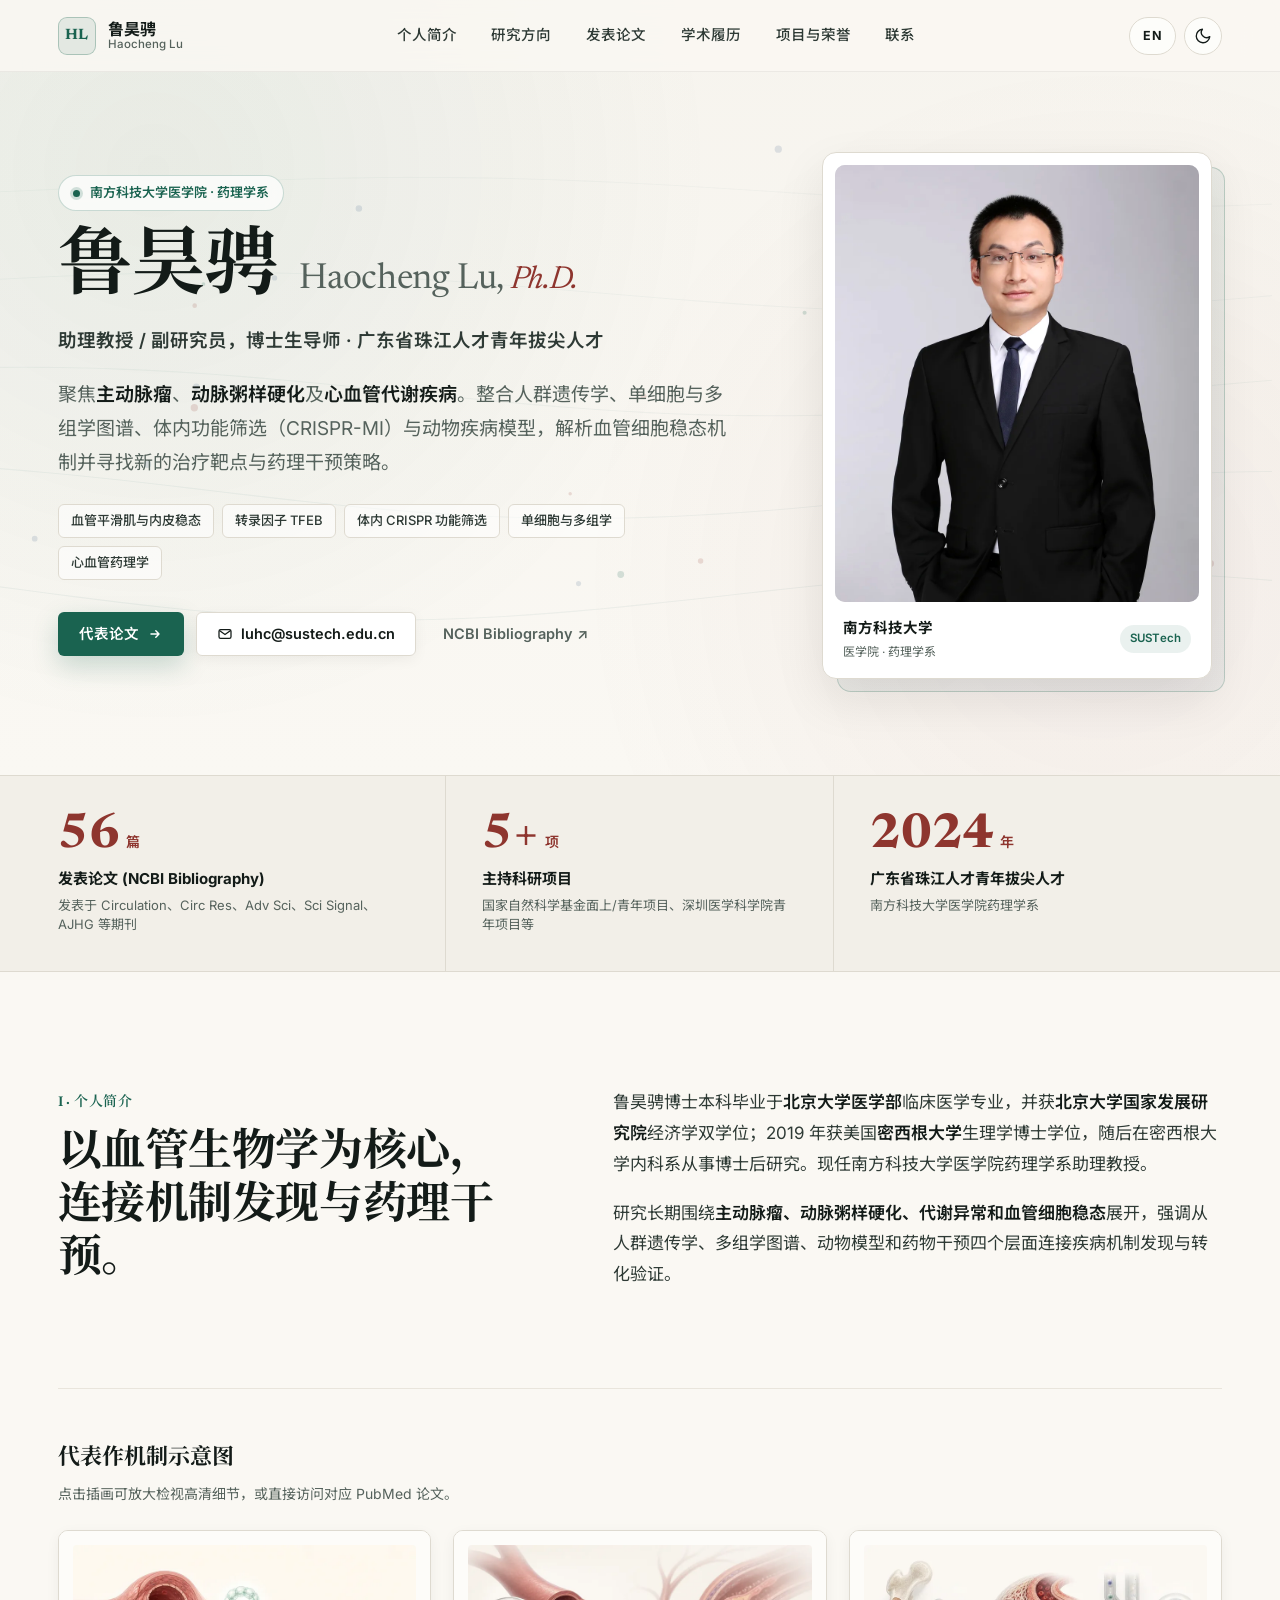
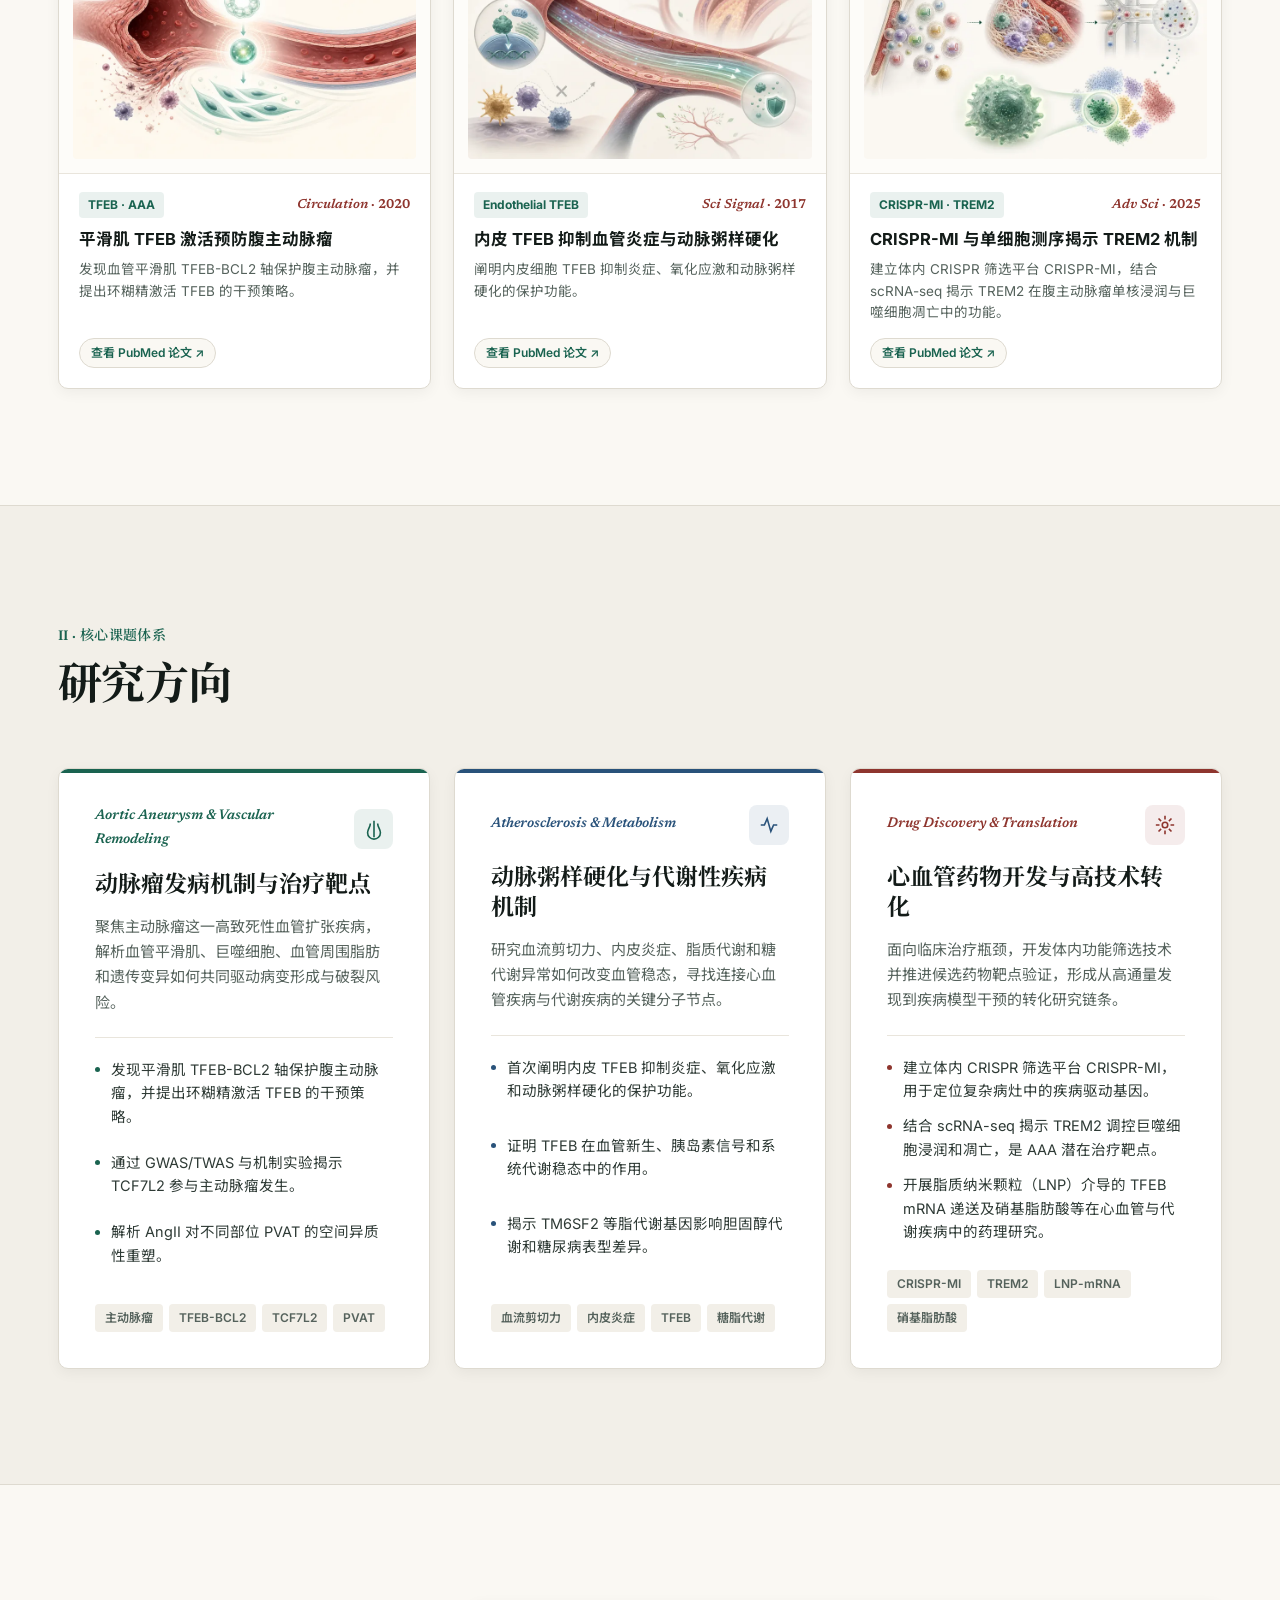
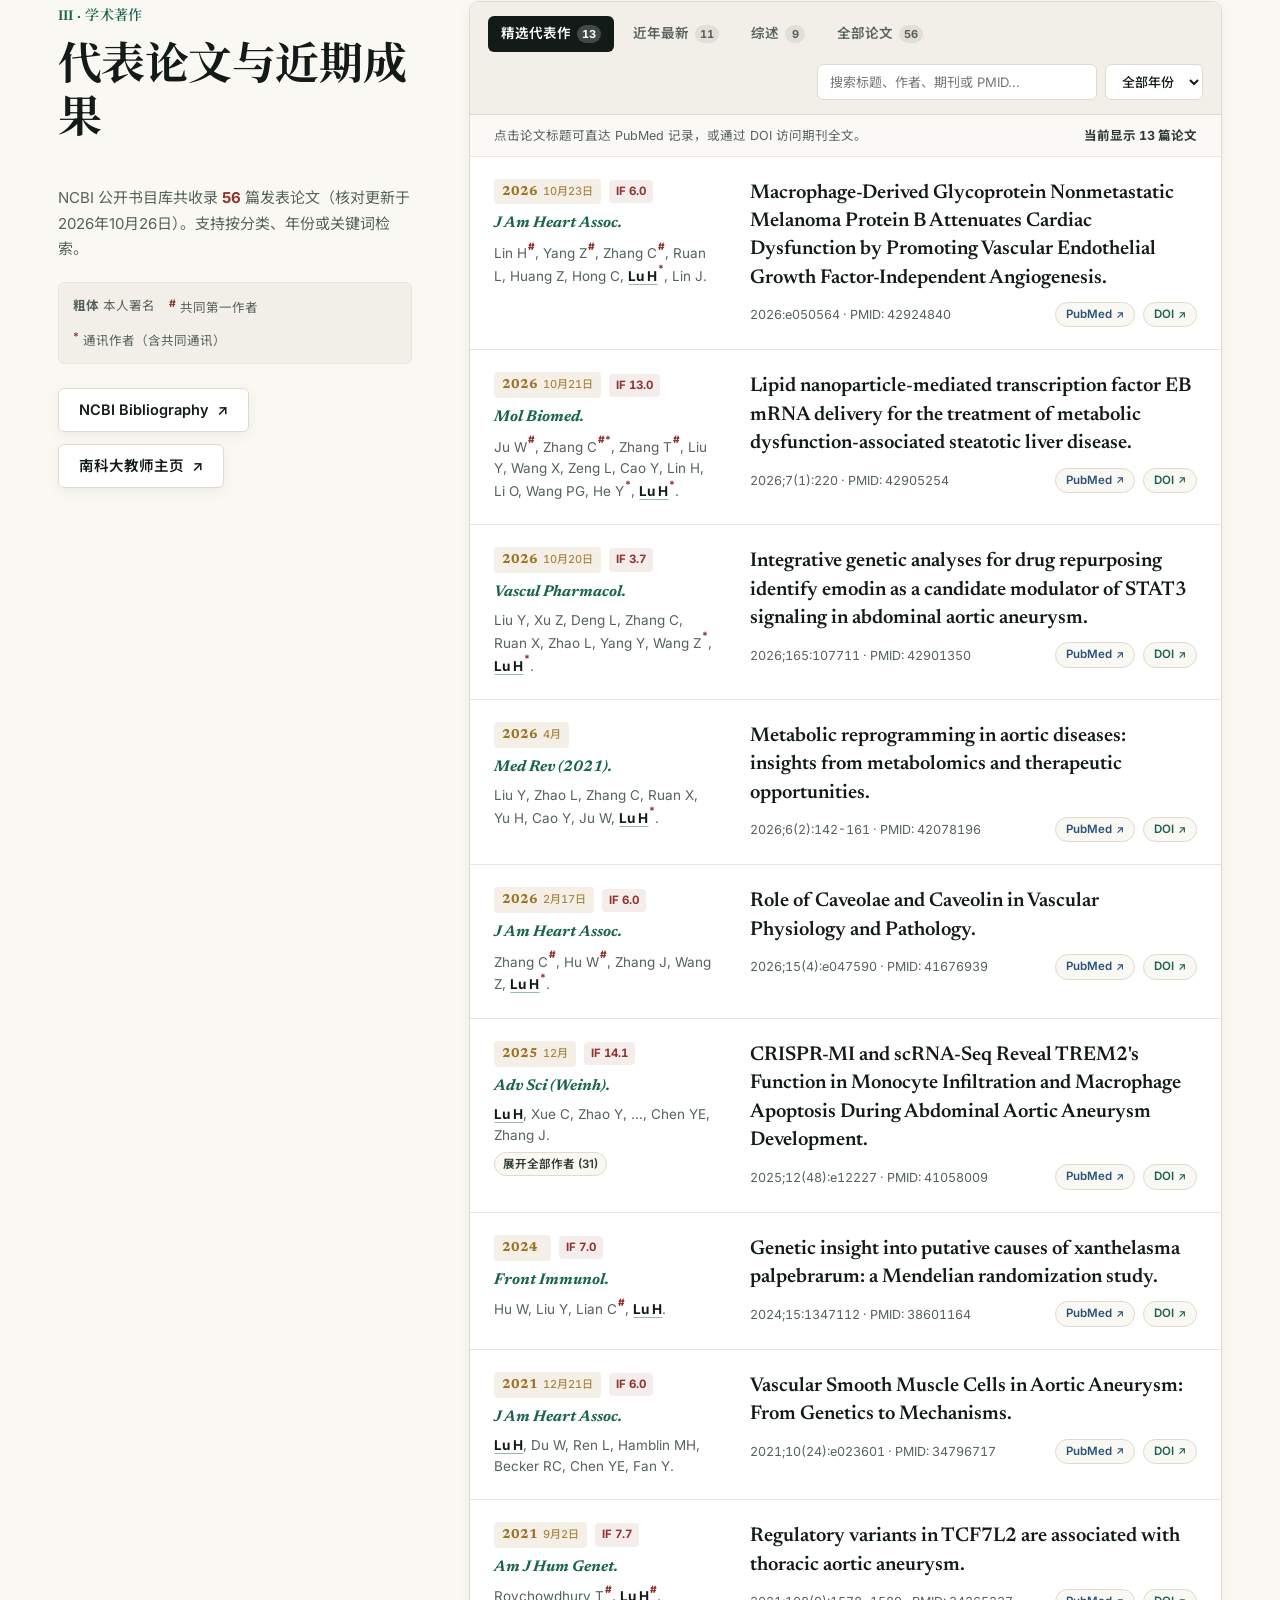
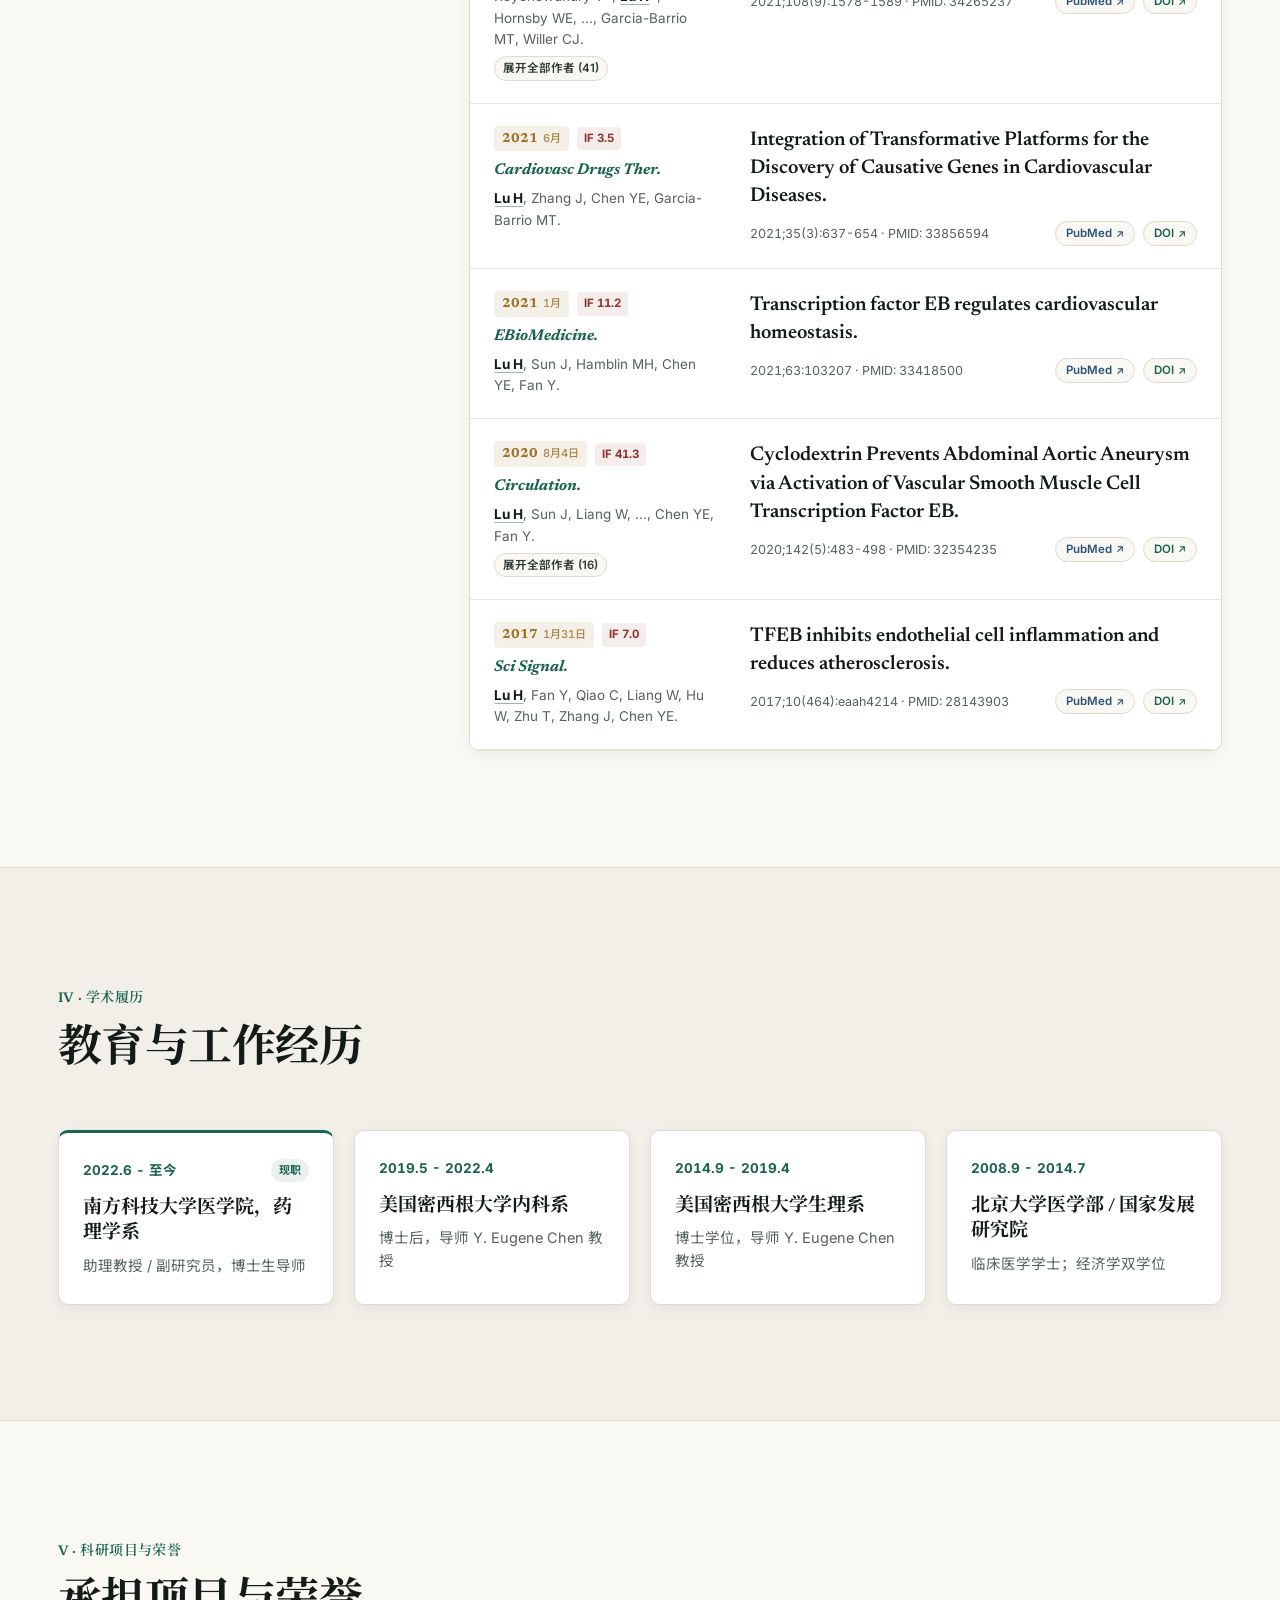
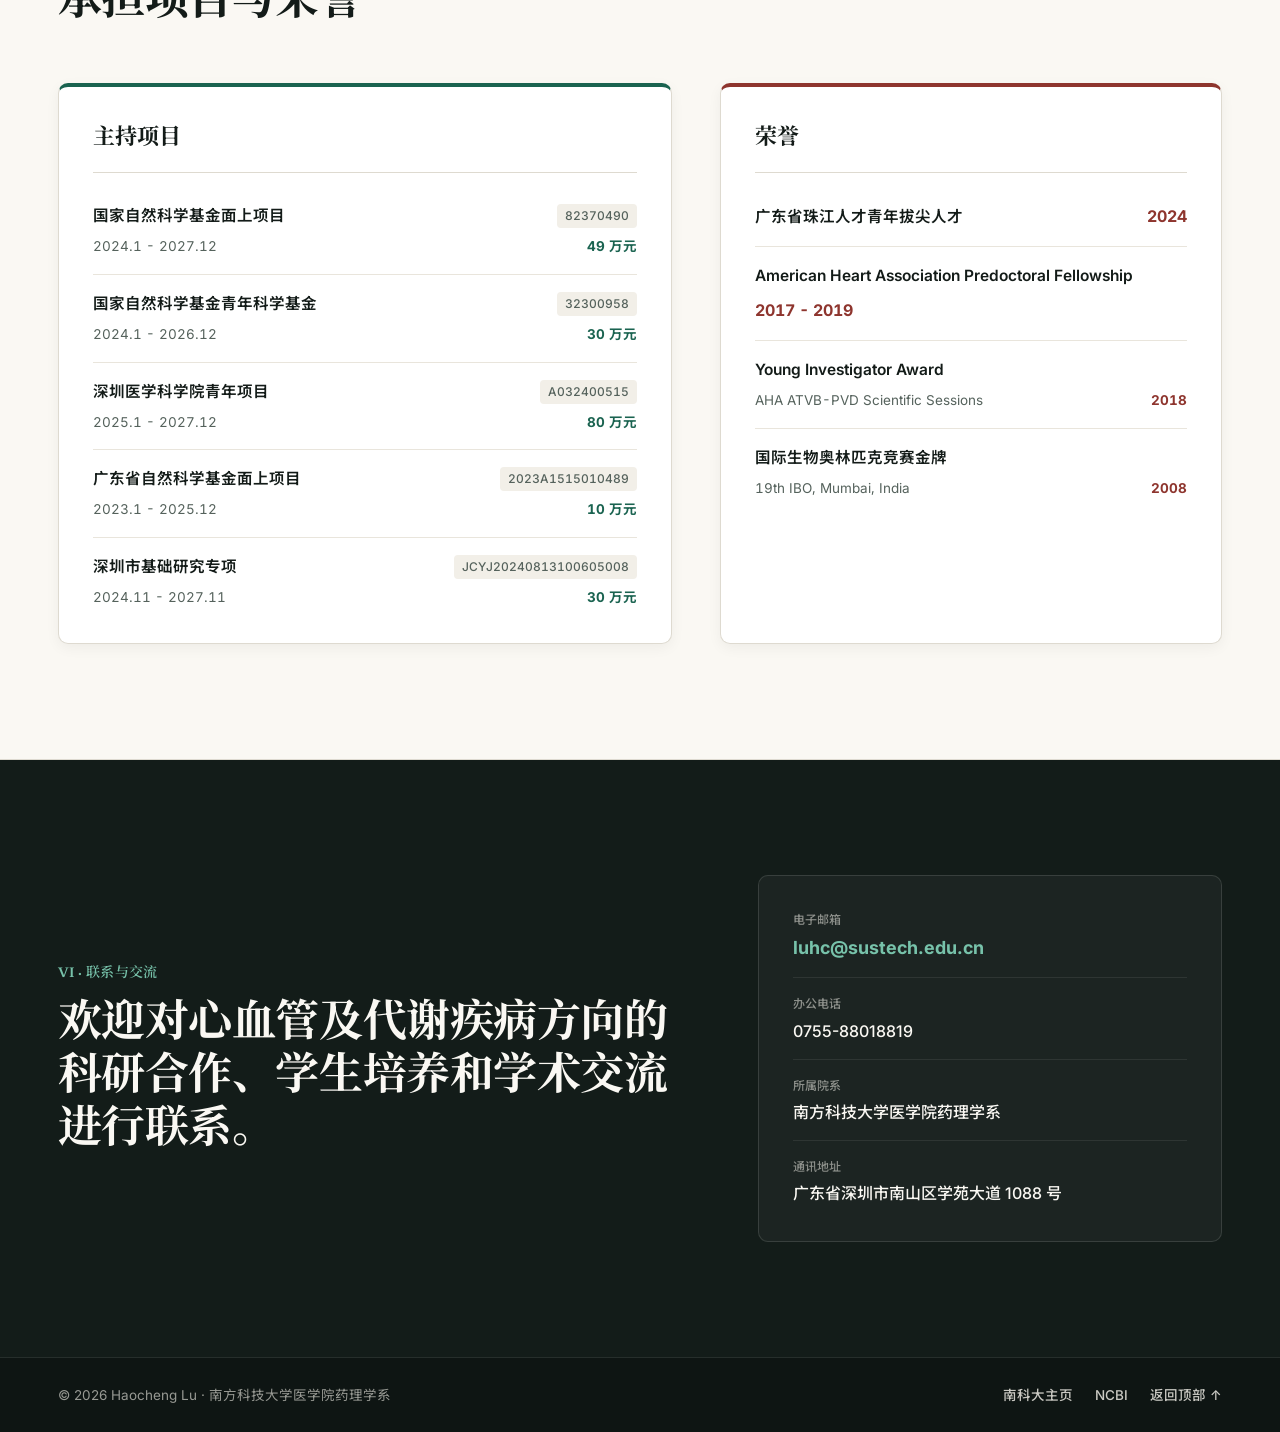
==== commit 7bfb6685: "Integrate full 56-paper bibliography, refine academic accuracy, and enhance UI - Restore and integra" ====
--- a/index.html
+++ b/index.html
@@ -5,7 +5,7 @@
     <meta name="viewport" content="width=device-width, initial-scale=1" />
     <meta
       name="description"
-      content="鲁昊骋，南方科技大学医学院药理学系助理教授、博士生导师，聚焦主动脉瘤、动脉粥样硬化及心血管代谢疾病机制与药理转化研究。"
+      content="鲁昊骋，南方科技大学医学院药理学系助理教授、博士生导师，研究心血管及代谢疾病。"
     />
     <title>鲁昊骋 | Haocheng Lu, Ph.D. — 南方科技大学医学院</title>
 
@@ -69,22 +69,23 @@
     <a class="skip-link" href="#main-content">跳到主要内容</a>
 
     <header class="site-header" data-scrolled="false">
+      <span class="scroll-progress" aria-hidden="true"></span>
       <div class="header-inner">
         <a class="brand" href="#main-content" aria-label="鲁昊骋首页">
           <span class="brand-mark">HL</span>
           <span class="brand-text">
             <strong>鲁昊骋</strong>
-            <small>Haocheng Lu Lab</small>
+            <small>Haocheng Lu</small>
           </span>
         </a>
 
         <nav id="site-nav" class="site-nav" aria-label="主导航">
-          <a href="#about">学术简介</a>
+          <a href="#about">个人简介</a>
           <a href="#research">研究方向</a>
           <a href="#publications">发表论文</a>
           <a href="#timeline">学术履历</a>
           <a href="#projects">项目与荣誉</a>
-          <a href="#contact">联系与招生</a>
+          <a href="#contact">联系</a>
         </nav>
 
         <div class="header-controls">
@@ -115,39 +116,39 @@
 
     <main id="main-content">
       <!-- Hero Section -->
-      <section class="hero">
+      <section class="hero" aria-labelledby="hero-title">
         <canvas id="hero-canvas" aria-hidden="true"></canvas>
         <div class="container hero-grid">
           <div class="hero-copy">
             <div class="affiliation-pill">
               <span class="pulse-dot" aria-hidden="true"></span>
-              <span>南方科技大学医学院 · 药理学系 · 血管与代谢药理课题组</span>
-            </div>
-
-            <h1>
+              <span>南方科技大学医学院 · 药理学系</span>
+            </div>
+
+            <h1 id="hero-title">
               <span class="name-zh">鲁昊骋</span>
-              <span class="name-en">Haocheng Lu, <em>M.D., Ph.D.</em></span>
+              <span class="name-en">Haocheng Lu, <em>Ph.D.</em></span>
             </h1>
 
             <p class="hero-role">
-              助理教授、副研究员、博士生导师 · 广东省珠江人才青年拔尖人才
+              助理教授 / 副研究员，博士生导师 · 广东省珠江人才青年拔尖人才
             </p>
 
             <p class="lead">
-              聚焦<strong>主动脉瘤</strong>、<strong>动脉粥样硬化</strong>与<strong>心血管代谢疾病</strong>。整合人群遗传学、单细胞多组学、体内基因编辑（CRISPR-MI）与动物疾病模型，解析血管细胞稳态调控网络并探索靶向药理干预策略。
+              聚焦<strong>主动脉瘤</strong>、<strong>动脉粥样硬化</strong>及<strong>心血管代谢疾病</strong>。整合人群遗传学、单细胞与多组学图谱、体内功能筛选（CRISPR-MI）与动物疾病模型，解析血管细胞稳态机制并寻找新的治疗靶点与药理干预策略。
             </p>
 
-            <div class="hero-tags" aria-label="核心研究关键词">
+            <div class="hero-tags" aria-label="核心研究方向标签">
               <span>血管平滑肌与内皮稳态</span>
               <span>转录因子 TFEB</span>
               <span>体内 CRISPR 功能筛选</span>
-              <span>单细胞多组学</span>
+              <span>单细胞与多组学</span>
               <span>心血管药理学</span>
             </div>
 
             <div class="hero-actions">
               <a class="button primary" href="#publications">
-                <span>代表性论文</span>
+                <span>代表论文</span>
                 <svg viewBox="0 0 20 20" width="16" height="16" fill="none" stroke="currentColor" stroke-width="1.8" aria-hidden="true">
                   <path d="M5 10h10M11 6l4 4-4 4" stroke-linecap="round" stroke-linejoin="round"/>
                 </svg>
@@ -159,8 +160,8 @@
                 </svg>
                 <span>luhc@sustech.edu.cn</span>
               </a>
-              <a class="button ghost" href="https://www.ncbi.nlm.nih.gov/myncbi/haocheng.lu.2/bibliography/public/" target="_blank" rel="noreferrer">
-                <span>NCBI 完整论文库</span>
+              <a class="button ghost" href="https://www.ncbi.nlm.nih.gov/myncbi/haocheng.lu.2/bibliography/public/" target="_blank" rel="noopener noreferrer">
+                <span>NCBI Bibliography ↗</span>
               </a>
             </div>
           </div>
@@ -168,14 +169,14 @@
           <div class="portrait-wrap" aria-label="鲁昊骋学者肖像">
             <figure class="portrait-frame">
               <div class="portrait-image-box">
-                <img src="assets/haocheng-lu.webp" alt="鲁昊骋肖像照片" fetchpriority="high" />
+                <img src="assets/haocheng-lu.webp" alt="鲁昊骋肖像照片" width="960" height="1280" fetchpriority="high" />
               </div>
               <figcaption class="portrait-caption">
                 <div class="caption-main">
-                  <strong>南方科技大学医学院</strong>
-                  <span>School of Medicine, SUSTech</span>
-                </div>
-                <div class="caption-badge">Pharmacology</div>
+                  <strong>南方科技大学</strong>
+                  <span>医学院 · 药理学系</span>
+                </div>
+                <div class="caption-badge">SUSTech</div>
               </figcaption>
             </figure>
           </div>
@@ -187,27 +188,27 @@
         <div class="container stats">
           <div class="stat-cell">
             <div class="stat-head">
-              <strong id="ncbi-count">56</strong>
+              <strong id="ncbi-count" data-publication-total>56</strong>
               <span class="stat-unit">篇</span>
             </div>
-            <p class="stat-title">NCBI Bibliography publications</p>
-            <span class="stat-desc">涵盖 Circulation、Circ Res、Adv Sci、Sci Signal、AJHG 等期刊</span>
+            <p class="stat-title">发表论文 (NCBI Bibliography)</p>
+            <span class="stat-desc">发表于 Circulation、Circ Res、Adv Sci、Sci Signal、AJHG 等期刊</span>
           </div>
           <div class="stat-cell">
             <div class="stat-head">
               <strong>5+</strong>
               <span class="stat-unit">项</span>
             </div>
-            <p class="stat-title">主持国家及省市级科研项目</p>
-            <span class="stat-desc">国自然面上、国自然青年、深圳医学科学院青年项目等</span>
+            <p class="stat-title">主持科研项目</p>
+            <span class="stat-desc">国家自然科学基金面上/青年项目、深圳医学科学院青年项目等</span>
           </div>
           <div class="stat-cell">
             <div class="stat-head">
               <strong data-no-count="true">2024</strong>
-              <span class="stat-unit">入选</span>
+              <span class="stat-unit">年</span>
             </div>
             <p class="stat-title">广东省珠江人才青年拔尖人才</p>
-            <span class="stat-desc">曾获美国心脏协会（AHA）青年研究者奖与博士前奖学金</span>
+            <span class="stat-desc">南方科技大学医学院药理学系</span>
           </div>
         </div>
       </section>
@@ -217,29 +218,29 @@
         <div class="container">
           <div class="intro-grid animate-on-scroll">
             <div class="intro-header">
-              <p class="section-index">I · 学术背景与科学视野</p>
+              <p class="section-index">I · 个人简介</p>
               <h2>以血管生物学为核心，连接机制发现与药理干预。</h2>
             </div>
             <div class="intro-text">
               <p>
-                鲁昊骋博士本科毕业于<strong>北京大学医学部</strong>临床医学专业，并获<strong>北京大学国家发展研究院</strong>经济学双学位；2019 年获美国<strong>密西根大学（University of Michigan）</strong>生理学博士学位，随后在密西根大学内科系从事博士后研究（导师 Y. Eugene Chen 教授）。2022 年 6 月加入南方科技大学医学院药理学系任助理教授、博士生导师。
+                鲁昊骋博士本科毕业于<strong>北京大学医学部</strong>临床医学专业，并获<strong>北京大学国家发展研究院</strong>经济学双学位；2019 年获美国<strong>密西根大学</strong>生理学博士学位，随后在密西根大学内科系从事博士后研究。现任南方科技大学医学院药理学系助理教授。
               </p>
               <p>
-                课题组长期围绕<strong>主动脉瘤、动脉粥样硬化、糖脂代谢异常与血管细胞稳态</strong>展开攻关，强调从人群遗传学、单细胞与多组学图谱、体内功能遗传学筛选以及靶向药物干预四个维度，打通基础机制解析与临床转化验证。
+                研究长期围绕<strong>主动脉瘤、动脉粥样硬化、代谢异常和血管细胞稳态</strong>展开，强调从人群遗传学、多组学图谱、动物模型和药物干预四个层面连接疾病机制发现与转化验证。
               </p>
             </div>
           </div>
 
           <div class="atlas-header animate-on-scroll">
             <div>
-              <h3>代表性科学机制图谱</h3>
-              <p>点击插画可放大检视高分辨率机制细节与对应代表作信息。</p>
+              <h3>代表作机制示意图</h3>
+              <p>点击插画可放大检视高清细节，或直接访问对应 PubMed 论文。</p>
             </div>
           </div>
 
           <div class="profile-visuals animate-stagger" aria-label="代表作机制示意图">
-            <figure class="profile-figure" tabindex="0" role="button" aria-label="放大查看 TFEB 与腹主动脉瘤机制插画">
-              <div class="figure-media">
+            <figure class="profile-figure" data-pmid="32354235">
+              <div class="figure-media" tabindex="0" role="button" aria-label="放大查看 TFEB 与腹主动脉瘤机制示意图">
                 <img
                   src="assets/profile-tfeb-aaa.webp"
                   alt="TFEB 激活保护血管平滑肌并减少腹主动脉瘤形成的科研插画"
@@ -253,13 +254,14 @@
                   <span class="figure-tag">TFEB · AAA</span>
                   <span class="figure-journal"><em>Circulation</em> · 2020</span>
                 </div>
-                <h4>平滑肌细胞 TFEB 激活抑制腹主动脉瘤</h4>
-                <p>揭示 2-羟丙基-β-环糊精（HP-β-CD）通过激活血管平滑肌 TFEB-BCL2 轴抑制细胞凋亡，阻断主动脉瘤进展。</p>
+                <h4>平滑肌 TFEB 激活预防腹主动脉瘤</h4>
+                <p>发现血管平滑肌 TFEB-BCL2 轴保护腹主动脉瘤，并提出环糊精激活 TFEB 的干预策略。</p>
+                <a class="profile-paper-link" href="https://pubmed.ncbi.nlm.nih.gov/32354235/" target="_blank" rel="noopener noreferrer">查看 PubMed 论文 ↗</a>
               </figcaption>
             </figure>
 
-            <figure class="profile-figure" tabindex="0" role="button" aria-label="放大查看内皮 TFEB 抑制动脉粥样硬化机制插画">
-              <div class="figure-media">
+            <figure class="profile-figure" data-pmid="28143903">
+              <div class="figure-media" tabindex="0" role="button" aria-label="放大查看内皮 TFEB 抑制炎症与动脉粥样硬化机制示意图">
                 <img
                   src="assets/profile-endothelial-tfeb.webp"
                   alt="内皮 TFEB 在层流剪切力下抑制炎症并减少动脉粥样硬化的科研插画"
@@ -271,15 +273,16 @@
               <figcaption>
                 <div class="figcaption-top">
                   <span class="figure-tag">Endothelial TFEB</span>
-                  <span class="figure-journal"><em>Science Signaling</em> · 2017</span>
-                </div>
-                <h4>层流剪切力响应与内皮抗炎保护</h4>
-                <p>首次阐明层流剪切力诱导内皮细胞 TFEB 表达，通过抑制抗氧化基因下调与白细胞黏附显著减轻动脉粥样硬化。</p>
+                  <span class="figure-journal"><em>Sci Signal</em> · 2017</span>
+                </div>
+                <h4>内皮 TFEB 抑制血管炎症与动脉粥样硬化</h4>
+                <p>阐明内皮细胞 TFEB 抑制炎症、氧化应激和动脉粥样硬化的保护功能。</p>
+                <a class="profile-paper-link" href="https://pubmed.ncbi.nlm.nih.gov/28143903/" target="_blank" rel="noopener noreferrer">查看 PubMed 论文 ↗</a>
               </figcaption>
             </figure>
 
-            <figure class="profile-figure" tabindex="0" role="button" aria-label="放大查看 CRISPR-MI 与 TREM2 调控巨噬细胞机制插画">
-              <div class="figure-media">
+            <figure class="profile-figure" data-pmid="41058009">
+              <div class="figure-media" tabindex="0" role="button" aria-label="放大查看 CRISPR-MI 与 TREM2 调控巨噬细胞机制示意图">
                 <img
                   src="assets/profile-crispr-trem2.webp"
                   alt="CRISPR-MI 结合单细胞测序发现 TREM2 调控巨噬细胞机制的科研插画"
@@ -291,10 +294,11 @@
               <figcaption>
                 <div class="figcaption-top">
                   <span class="figure-tag">CRISPR-MI · TREM2</span>
-                  <span class="figure-journal"><em>Advanced Science</em> · 2025</span>
-                </div>
-                <h4>体内 CRISPR 筛选鉴定巨噬细胞关键受体</h4>
-                <p>建立体内功能筛选平台 CRISPR-MI 并结合单细胞转录组，揭示 TREM2 在单核细胞浸润与巨噬细胞存活中的核心作用。</p>
+                  <span class="figure-journal"><em>Adv Sci</em> · 2025</span>
+                </div>
+                <h4>CRISPR-MI 与单细胞测序揭示 TREM2 机制</h4>
+                <p>建立体内 CRISPR 筛选平台 CRISPR-MI，结合 scRNA-seq 揭示 TREM2 在腹主动脉瘤单核浸润与巨噬细胞凋亡中的功能。</p>
+                <a class="profile-paper-link" href="https://pubmed.ncbi.nlm.nih.gov/41058009/" target="_blank" rel="noopener noreferrer">查看 PubMed 论文 ↗</a>
               </figcaption>
             </figure>
           </div>
@@ -307,15 +311,12 @@
           <div class="section-heading animate-on-scroll">
             <p class="section-index">II · 核心课题体系</p>
             <h2>研究方向</h2>
-            <p class="section-sub">
-              围绕危及生命的大血管病变与慢性代谢性血管损伤，从分子机制、细胞异质性到药理学靶点形成三大相互支撑的研究支柱。
-            </p>
           </div>
 
           <div class="research-grid animate-stagger">
             <article class="research-item accent-green">
               <div class="research-top">
-                <span class="research-domain">Vascular Remodeling &amp; Aneurysm</span>
+                <span class="research-domain">Aortic Aneurysm &amp; Vascular Remodeling</span>
                 <div class="research-icon" aria-hidden="true">
                   <svg viewBox="0 0 24 24" width="22" height="22" fill="none" stroke="currentColor" stroke-width="1.75">
                     <path d="M12 3v18M8 6c0 4-3 6-3 10a7 7 0 0 0 14 0c0-4-3-6-3-10"/>
@@ -324,24 +325,24 @@
               </div>
               <h3>动脉瘤发病机制与治疗靶点</h3>
               <p>
-                聚焦主动脉瘤这一高致死性血管扩张疾病，解析血管平滑肌、巨噬细胞、血管周围脂肪（PVAT）和遗传变异如何共同驱动病变形成与破裂风险。
+                聚焦主动脉瘤这一高致死性血管扩张疾病，解析血管平滑肌、巨噬细胞、血管周围脂肪和遗传变异如何共同驱动病变形成与破裂风险。
               </p>
               <ul class="research-highlights">
                 <li>发现平滑肌 TFEB-BCL2 轴保护腹主动脉瘤，并提出环糊精激活 TFEB 的干预策略。</li>
-                <li>通过 GWAS/TWAS 与机制实验揭示 TCF7L2 调控平滑肌细胞外基质重塑并参与主动脉瘤发生。</li>
-                <li>解析血管紧张素 II（AngII）对不同解剖部位 PVAT 的空间异质性重塑规律。</li>
+                <li>通过 GWAS/TWAS 与机制实验揭示 TCF7L2 参与主动脉瘤发生。</li>
+                <li>解析 AngII 对不同部位 PVAT 的空间异质性重塑。</li>
               </ul>
               <div class="research-keywords">
-                <span>主动脉瘤 (AAA/TAA)</span>
+                <span>主动脉瘤</span>
                 <span>TFEB-BCL2</span>
                 <span>TCF7L2</span>
-                <span>PVAT 异质性</span>
+                <span>PVAT</span>
               </div>
             </article>
 
             <article class="research-item accent-blue">
               <div class="research-top">
-                <span class="research-domain">Atherosclerosis &amp; Immunometabolism</span>
+                <span class="research-domain">Atherosclerosis &amp; Metabolism</span>
                 <div class="research-icon" aria-hidden="true">
                   <svg viewBox="0 0 24 24" width="22" height="22" fill="none" stroke="currentColor" stroke-width="1.75">
                     <path d="M3 12h4l3-7 4 14 3-7h4"/>
@@ -350,24 +351,24 @@
               </div>
               <h3>动脉粥样硬化与代谢性疾病机制</h3>
               <p>
-                研究血流剪切力、内皮炎症、脂质代谢和糖代谢异常如何改变血管稳态，寻找连接心血管疾病与系统性代谢紊乱的关键分子节点。
+                研究血流剪切力、内皮炎症、脂质代谢和糖代谢异常如何改变血管稳态，寻找连接心血管疾病与代谢疾病的关键分子节点。
               </p>
               <ul class="research-highlights">
-                <li>首次阐明内皮细胞 TFEB 抑制血管炎症、氧化应激和动脉粥样硬化的保护功能。</li>
-                <li>证明 TFEB 与胞膜窖（Caveolae/CAV1）在血管新生、内皮信号转导及系统代谢稳态中的作用。</li>
-                <li>揭示高甘油三酯血症及 TM6SF2 等脂代谢基因对血管病变与糖尿病表型的影响。</li>
+                <li>首次阐明内皮 TFEB 抑制炎症、氧化应激和动脉粥样硬化的保护功能。</li>
+                <li>证明 TFEB 在血管新生、胰岛素信号和系统代谢稳态中的作用。</li>
+                <li>揭示 TM6SF2 等脂代谢基因影响胆固醇代谢和糖尿病表型差异。</li>
               </ul>
               <div class="research-keywords">
-                <span>层流剪切力</span>
+                <span>血流剪切力</span>
                 <span>内皮炎症</span>
-                <span>Caveolae / CAV1</span>
+                <span>TFEB</span>
                 <span>糖脂代谢</span>
               </div>
             </article>
 
             <article class="research-item accent-red">
               <div class="research-top">
-                <span class="research-domain">In Vivo Functional Genomics &amp; Pharmacology</span>
+                <span class="research-domain">Drug Discovery &amp; Translation</span>
                 <div class="research-icon" aria-hidden="true">
                   <svg viewBox="0 0 24 24" width="22" height="22" fill="none" stroke="currentColor" stroke-width="1.75">
                     <circle cx="12" cy="12" r="3"/>
@@ -377,44 +378,44 @@
               </div>
               <h3>心血管药物开发与高技术转化</h3>
               <p>
-                面向临床无药可用的治疗瓶颈，开发体内功能遗传学筛选技术并推进候选药物靶点验证，形成从高通量发现到疾病模型干预的转化链条。
+                面向临床治疗瓶颈，开发体内功能筛选技术并推进候选药物靶点验证，形成从高通量发现到疾病模型干预的转化研究链条。
               </p>
               <ul class="research-highlights">
-                <li>建立体内巨噬细胞 CRISPR 筛选平台 CRISPR-MI，直接定位复杂血管病灶中的疾病驱动基因。</li>
-                <li>开发脂质纳米颗粒（LNP）介导的 TFEB mRNA 靶向递送策略，用于治疗代谢功能障碍相关脂肪性肝病（MASLD）。</li>
-                <li>结合 scRNA-seq 揭示 TREM2 调控巨噬细胞浸润和凋亡，并探索环糊精、大黄素及硝基脂肪酸在血管与代谢病变中的药理转化潜力。</li>
+                <li>建立体内 CRISPR 筛选平台 CRISPR-MI，用于定位复杂病灶中的疾病驱动基因。</li>
+                <li>结合 scRNA-seq 揭示 TREM2 调控巨噬细胞浸润和凋亡，是 AAA 潜在治疗靶点。</li>
+                <li>开展脂质纳米颗粒（LNP）介导的 TFEB mRNA 递送及硝基脂肪酸等在心血管与代谢疾病中的药理研究。</li>
               </ul>
               <div class="research-keywords">
                 <span>CRISPR-MI</span>
-                <span>LNP-mRNA 递送</span>
                 <span>TREM2</span>
-                <span>MASLD</span>
+                <span>LNP-mRNA</span>
+                <span>硝基脂肪酸</span>
               </div>
             </article>
           </div>
         </div>
       </section>
 
-      <!-- Publications -->
-      <section id="publications" class="section">
+      <!-- PUBLICATIONS:START -->
+      <section id="publications" class="section" aria-labelledby="publications-title">
         <div class="container split-section animate-on-scroll">
           <div class="section-heading sticky-heading">
             <p class="section-index">III · 学术著作</p>
-            <h2>代表论文</h2>
+            <h2 id="publications-title">代表论文与近期成果</h2>
             <p class="pub-summary">
-              NCBI 公开书目库当前收录 <strong class="inline-highlight">56 篇</strong> 学术论文。以下为按代表性成果、近年最新发表及系统综述整理的精选列表。
+              NCBI 公开书目库共收录 <strong class="inline-highlight" data-publication-total>56</strong> 篇发表论文（核对更新于 2026年10月26日）。支持按分类、年份或关键词检索。
             </p>
             <div class="author-legend" aria-label="作者署名说明">
               <span><strong class="me">粗体</strong> 本人署名</span>
               <span><sup>#</sup> 共同第一作者</span>
-              <span><sup>*</sup> 通讯作者</span>
+              <span><sup>*</sup> 通讯作者（含共同通讯）</span>
             </div>
             <div class="link-row">
-              <a href="https://www.ncbi.nlm.nih.gov/myncbi/haocheng.lu.2/bibliography/public/" target="_blank" rel="noreferrer">
+              <a href="https://www.ncbi.nlm.nih.gov/myncbi/haocheng.lu.2/bibliography/public/" target="_blank" rel="noopener noreferrer">
                 <span>NCBI Bibliography</span>
                 <span aria-hidden="true">↗</span>
               </a>
-              <a href="https://www.sustech.edu.cn/zh/faculties/haochenglu.html" target="_blank" rel="noreferrer">
+              <a href="https://www.sustech.edu.cn/zh/faculties/haochenglu.html" target="_blank" rel="noopener noreferrer">
                 <span>南科大教师主页</span>
                 <span aria-hidden="true">↗</span>
               </a>
@@ -424,362 +425,1199 @@
           <div class="publication-panel">
             <div class="publication-toolbar">
               <div class="tabs" role="tablist" aria-label="论文分类">
-                <button class="tab active" data-filter="featured" role="tab" aria-selected="true" type="button">
-                  精选代表作
-                </button>
-                <button class="tab" data-filter="latest" role="tab" aria-selected="false" type="button">
-                  近年最新
-                </button>
-                <button class="tab" data-filter="reviews" role="tab" aria-selected="false" type="button">
-                  特邀综述
-                </button>
-                <button class="tab" data-filter="all" role="tab" aria-selected="false" type="button">
-                  全部展示
-                </button>
+                <button type="button" id="tab-featured" class="tab active" data-filter="featured" role="tab" aria-selected="true" aria-controls="publication-results" tabindex="0"><span>精选代表作</span><span class="tab-count">13</span></button>
+                <button type="button" id="tab-latest" class="tab" data-filter="latest" role="tab" aria-selected="false" aria-controls="publication-results" tabindex="-1"><span>近年最新</span><span class="tab-count">11</span></button>
+                <button type="button" id="tab-reviews" class="tab" data-filter="reviews" role="tab" aria-selected="false" aria-controls="publication-results" tabindex="-1"><span>综述</span><span class="tab-count">9</span></button>
+                <button type="button" id="tab-all" class="tab" data-filter="all" role="tab" aria-selected="false" aria-controls="publication-results" tabindex="-1"><span>全部论文</span><span class="tab-count">56</span></button>
               </div>
-              <div class="pub-search-wrap">
-                <input
-                  type="search"
-                  id="pub-search"
-                  class="pub-search"
-                  placeholder="搜索基因、期刊或关键词 (如 TFEB, Circulation)..."
-                  aria-label="搜索代表论文"
-                />
+              <div class="publication-filters">
+                <div class="pub-search-wrap">
+                  <input
+                    id="publication-search"
+                    class="pub-search"
+                    type="search"
+                    placeholder="搜索标题、作者、期刊或 PMID..."
+                    aria-label="搜索论文"
+                    autocomplete="off"
+                  />
+                </div>
+                <select id="publication-year" class="pub-year-select" aria-label="按发表年份筛选">
+                  <option value="all">全部年份</option>
+                  <option value="2026">2026</option><option value="2025">2025</option><option value="2024">2024</option><option value="2023">2023</option><option value="2022">2022</option><option value="2021">2021</option><option value="2020">2020</option><option value="2019">2019</option><option value="2018">2018</option><option value="2017">2017</option><option value="2016">2016</option>
+                </select>
               </div>
             </div>
-
-            <div class="publication-list">
-              <!-- Featured Representative Publications -->
-              <article class="publication" data-group="featured">
-                <div class="publication-meta">
-                  <time>2026</time>
-                  <p><strong><em>Mol Biomed.</em></strong> Ju W<sup>#</sup>, Zhang C<sup>#</sup>, Zhang T<sup>#</sup>, Liu Y, Wang X, Zeng L, Cao Y, Lin H, Li O, Wang PG, He Y<sup>*</sup>, <strong class="me">Lu H</strong><sup>*</sup>. IF: 13.0</p>
-                </div>
-                <div class="publication-main">
-                  <h3>Lipid nanoparticle-mediated transcription factor EB mRNA delivery for the treatment of metabolic dysfunction-associated steatotic liver disease.</h3>
-                </div>
-              </article>
-
-              <article class="publication" data-group="featured">
-                <div class="publication-meta">
-                  <time>2026</time>
-                  <p><strong><em>Vascul Pharmacol.</em></strong> Liu Y, Xu Z, Deng L, Zhang C, Ruan X, Zhao L, Yang Y, Wang Z<sup>*</sup>, <strong class="me">Lu H</strong><sup>*</sup>. IF: 3.7</p>
-                </div>
-                <div class="publication-main">
-                  <h3>Integrative genetic analyses for drug repurposing identify emodin as a candidate modulator of STAT3 signaling in abdominal aortic aneurysm.</h3>
-                </div>
-              </article>
-
-              <article class="publication" data-group="featured">
-                <div class="publication-meta">
-                  <time>2026</time>
-                  <p><strong><em>J Am Heart Assoc.</em></strong> Zhang C<sup>#</sup>, Hu W<sup>#</sup>, Zhang J, Wang Z, <strong class="me">Lu H</strong><sup>*</sup>. IF: 6.0</p>
-                </div>
-                <div class="publication-main">
-                  <h3>Role of Caveolae and Caveolin in Vascular Physiology and Pathology.</h3>
-                </div>
-              </article>
-
-              <article class="publication" data-group="featured">
-                <div class="publication-meta">
-                  <time>2025</time>
-                  <p><strong><em>Adv Sci (Weinh).</em></strong> <strong class="me">Lu H</strong>, Xue C, Zhao Y, Sun J, et al. IF: 14.1</p>
-                </div>
-                <div class="publication-main">
-                  <h3>CRISPR-MI and scRNA-Seq Reveal TREM2's Function in Monocyte Infiltration and Macrophage Apoptosis During Abdominal Aortic Aneurysm Development.</h3>
-                </div>
-              </article>
-
-              <article class="publication" data-group="featured">
-                <div class="publication-meta">
-                  <time>2024</time>
-                  <p><strong><em>Front Immunol.</em></strong> Wenting Hu, Yaozhong Liu, Cuihong Lian, <strong class="me">Haocheng Lu</strong><sup>*</sup>. IF: 7.0</p>
-                </div>
-                <div class="publication-main">
-                  <h3>Genetic insight into putative causes of xanthelasma palpebrarum: a Mendelian randomization study.</h3>
-                </div>
-              </article>
-
-              <article class="publication" data-group="featured">
-                <div class="publication-meta">
-                  <time>2021</time>
-                  <p><strong><em>J Am Heart Assoc.</em></strong> <strong class="me">Haocheng Lu</strong>, Wa Du, Lu Ren, Milton H. Hamblin, Richard C. Becker, Y. Eugene Chen, Yanbo Fan. IF: 6.0</p>
-                </div>
-                <div class="publication-main">
-                  <h3>Vascular Smooth Muscle Cells in Aortic Aneurysm: From Genetics to Mechanisms.</h3>
-                </div>
-              </article>
-
-              <article class="publication" data-group="featured">
-                <div class="publication-meta">
-                  <time>2021</time>
-                  <p><strong><em>Cardiovasc Drugs Ther.</em></strong> <strong class="me">Haocheng Lu</strong>, Jifeng Zhang, Y. Eugene Chen, Minerva T. Garcia-Barrio. IF: 3.5</p>
-                </div>
-                <div class="publication-main">
-                  <h3>Integration of Transformative Platforms for the Discovery of Causative Genes in Cardiovascular Diseases.</h3>
-                </div>
-              </article>
-
-              <article class="publication" data-group="featured">
-                <div class="publication-meta">
-                  <time>2021</time>
-                  <p><strong><em>EBioMedicine.</em></strong> <strong class="me">Haocheng Lu</strong>, Jinjian Sun, Milton H. Hamblin, Y. Eugene Chen, Yanbo Fan. IF: 11.2</p>
-                </div>
-                <div class="publication-main">
-                  <h3>Transcription factor EB regulates cardiovascular homeostasis.</h3>
-                </div>
-              </article>
-
-              <article class="publication" data-group="featured">
-                <div class="publication-meta">
-                  <time>2021</time>
-                  <p><strong><em>Am J Hum Genet.</em></strong> Tanmoy Roychowdhury<sup>#</sup>, <strong class="me">Haocheng Lu</strong><sup>#</sup>, Whitney E. Hornsby, et al. IF: 7.7</p>
-                </div>
-                <div class="publication-main">
-                  <h3>Regulatory variants in TCF7L2 are associated with thoracic aortic aneurysm.</h3>
-                </div>
-              </article>
-
-              <article class="publication" data-group="featured">
-                <div class="publication-meta">
-                  <time>2020</time>
-                  <p><strong><em>Circulation.</em></strong> <strong class="me">Haocheng Lu</strong>, Jinjian Sun, Wenying Liang, Ziyi Chang, Oren Rom, et al. IF: 41.3</p>
-                </div>
-                <div class="publication-main">
-                  <h3>Cyclodextrin Prevents Abdominal Aortic Aneurysm via Activation of Vascular Smooth Muscle Cell TFEB.</h3>
-                </div>
-              </article>
-
-              <article class="publication" data-group="featured">
-                <div class="publication-meta">
-                  <time>2019</time>
-                  <p><strong><em>Physiol Genomics.</em></strong> <strong class="me">Haocheng Lu</strong>, Jinjian Sun, Wenying Liang, Jifeng Zhang, Oren Rom, et al. IF: 2.5</p>
-                </div>
-                <div class="publication-main">
-                  <h3>Novel gene regulatory networks identified in response to nitro-conjugated linoleic acid in human endothelial cells.</h3>
-                </div>
-              </article>
-
-              <article class="publication" data-group="featured">
-                <div class="publication-meta">
-                  <time>2017</time>
-                  <p><strong><em>Science Signaling.</em></strong> <strong class="me">Haocheng Lu</strong>, Yanbo Fan, Congzhen Qiao, et al. IF: 7.0</p>
-                </div>
-                <div class="publication-main">
-                  <h3>TFEB inhibits endothelial cell inflammation and reduces atherosclerosis.</h3>
-                </div>
-              </article>
-
-              <!-- Latest Publications (2025 - 2026) -->
-              <article class="publication" data-group="latest">
-                <div class="publication-meta">
-                  <time>2026</time>
-                  <p><strong><em>J Am Heart Assoc.</em></strong> Lin H<sup>#</sup>, Yang Z<sup>#</sup>, Zhang C<sup>#</sup>, Ruan L, Huang Z, Hong C, <strong class="me">Lu H</strong><sup>*</sup>, Lin J<sup>*</sup>. IF: 6.0</p>
-                </div>
-                <div class="publication-main">
-                  <h3>Macrophage-Derived Glycoprotein Nonmetastatic Melanoma Protein B Attenuates Cardiac Dysfunction by Promoting Vascular Endothelial Growth Factor-Independent Angiogenesis.</h3>
-                </div>
-              </article>
-
-              <article class="publication" data-group="latest">
-                <div class="publication-meta">
-                  <time>2026</time>
-                  <p><strong><em>Mol Biomed.</em></strong> Ju W<sup>#</sup>, Zhang C<sup>#</sup>, Zhang T<sup>#</sup>, Liu Y, Wang X, Zeng L, Cao Y, Lin H, Li O, Wang PG, He Y<sup>*</sup>, <strong class="me">Lu H</strong><sup>*</sup>. IF: 13.0</p>
-                </div>
-                <div class="publication-main">
-                  <h3>Lipid nanoparticle-mediated transcription factor EB mRNA delivery for the treatment of metabolic dysfunction-associated steatotic liver disease.</h3>
-                </div>
-              </article>
-
-              <article class="publication" data-group="latest">
-                <div class="publication-meta">
-                  <time>2026</time>
-                  <p><strong><em>Vascul Pharmacol.</em></strong> Liu Y, Xu Z, Deng L, Zhang C, Ruan X, Zhao L, Yang Y, Wang Z<sup>*</sup>, <strong class="me">Lu H</strong><sup>*</sup>. IF: 3.7</p>
-                </div>
-                <div class="publication-main">
-                  <h3>Integrative genetic analyses for drug repurposing identify emodin as a candidate modulator of STAT3 signaling in abdominal aortic aneurysm.</h3>
-                </div>
-              </article>
-
-              <article class="publication" data-group="latest">
-                <div class="publication-meta">
-                  <time>2026</time>
-                  <p><strong><em>JCI Insight.</em></strong> Deng Y, Liu Y, Zhao Y, Liu H, Zhao G, Wang Z, Zhang X, Xue C, Huang W, Zhu T, <strong class="me">Lu H</strong>, Guo Y, Chang L, Surakka I, Chen YE, Zhang J. IF: 6.8</p>
-                </div>
-                <div class="publication-main">
-                  <h3>TCF7L2 promotes abdominal aortic aneurysm through smooth muscle cell-mediated extracellular matrix remodeling.</h3>
-                </div>
-              </article>
-
-              <article class="publication" data-group="latest">
-                <div class="publication-meta">
-                  <time>2026</time>
-                  <p><strong><em>Med Rev (2021).</em></strong> Liu Y, Zhao L, Zhang C, Ruan X, Yu H, Cao Y, Ju W, <strong class="me">Lu H</strong><sup>*</sup>.</p>
-                </div>
-                <div class="publication-main">
-                  <h3>Metabolic reprogramming in aortic diseases: insights from metabolomics and therapeutic opportunities.</h3>
-                </div>
-              </article>
-
-              <article class="publication" data-group="latest">
-                <div class="publication-meta">
-                  <time>2026</time>
-                  <p><strong><em>J Am Heart Assoc.</em></strong> Zhang C<sup>#</sup>, Hu W<sup>#</sup>, Zhang J, Wang Z, <strong class="me">Lu H</strong><sup>*</sup>. IF: 6.0</p>
-                </div>
-                <div class="publication-main">
-                  <h3>Role of Caveolae and Caveolin in Vascular Physiology and Pathology.</h3>
-                </div>
-              </article>
-
-              <article class="publication" data-group="latest">
-                <div class="publication-meta">
-                  <time>2026</time>
-                  <p><strong><em>Circ Res.</em></strong> Gao T, Li X, Zhang W, Yang Y, Liu Y, Liang F, <strong class="me">Lu H</strong>, Wang L, Bai B, Gu D. IF: 18.0</p>
-                </div>
-                <div class="publication-main">
-                  <h3>SWAP70 Promotes Atherosclerosis Via Endothelial CAV1 Nuclear Translocation.</h3>
-                </div>
-              </article>
-
-              <article class="publication" data-group="latest">
-                <div class="publication-meta">
-                  <time>2025</time>
-                  <p><strong><em>Adv Sci (Weinh).</em></strong> <strong class="me">Lu H</strong>, Xue C, Zhao Y, Sun J, et al. IF: 14.1</p>
-                </div>
-                <div class="publication-main">
-                  <h3>CRISPR-MI and scRNA-Seq Reveal TREM2's Function in Monocyte Infiltration and Macrophage Apoptosis During Abdominal Aortic Aneurysm Development.</h3>
-                </div>
-              </article>
-
-              <article class="publication" data-group="latest">
-                <div class="publication-meta">
-                  <time>2025</time>
-                  <p><strong><em>Circulation.</em></strong> Liu Y, Wang H, Yu M, ... <strong class="me">Lu H</strong>, et al. IF: 41.3</p>
-                </div>
-                <div class="publication-main">
-                  <h3>Hypertriglyceridemia as a Key Contributor to Abdominal Aortic Aneurysm Development and Rupture: Insights From Genetic and Experimental Models.</h3>
-                </div>
-              </article>
-
-              <article class="publication" data-group="latest">
-                <div class="publication-meta">
-                  <time>2025</time>
-                  <p><strong><em>Arterioscler Thromb Vasc Biol.</em></strong> Liu Y, Yu M, Wang H, ... <strong class="me">Lu H</strong>, et al. IF: 8.8</p>
-                </div>
-                <div class="publication-main">
-                  <h3>Restoring Vascular Smooth Muscle Cell Mitochondrial Function Attenuates Abdominal Aortic Aneurysm in Mice.</h3>
-                </div>
-              </article>
-
-              <!-- Reviews -->
-              <article class="publication" data-group="reviews">
-                <div class="publication-meta">
-                  <time>2026</time>
-                  <p><strong><em>Med Rev (2021).</em></strong> Liu Y, Zhao L, Zhang C, Ruan X, Yu H, Cao Y, Ju W, <strong class="me">Lu H</strong><sup>*</sup>.</p>
-                </div>
-                <div class="publication-main">
-                  <h3>Metabolic reprogramming in aortic diseases: insights from metabolomics and therapeutic opportunities.</h3>
-                </div>
-              </article>
-
-              <article class="publication" data-group="reviews">
-                <div class="publication-meta">
-                  <time>2026</time>
-                  <p><strong><em>J Am Heart Assoc.</em></strong> Zhang C<sup>#</sup>, Hu W<sup>#</sup>, Zhang J, Wang Z, <strong class="me">Lu H</strong><sup>*</sup>. IF: 6.0</p>
-                </div>
-                <div class="publication-main">
-                  <h3>Role of Caveolae and Caveolin in Vascular Physiology and Pathology.</h3>
-                </div>
-              </article>
-
-              <article class="publication" data-group="reviews">
-                <div class="publication-meta">
-                  <time>2025</time>
-                  <p><strong><em>Biomedicines.</em></strong> Lin J, Lin H, Xu Z, Yang Z, Hong C, Wang Y, <strong class="me">Lu H</strong><sup>*</sup>. IF: 4.5</p>
-                </div>
-                <div class="publication-main">
-                  <h3>Angiogenesis in Atrial Fibrillation: A Literature Review.</h3>
-                </div>
-              </article>
-
-              <article class="publication" data-group="reviews">
-                <div class="publication-meta">
-                  <time>2021</time>
-                  <p><strong><em>EBioMedicine.</em></strong> <strong class="me">Haocheng Lu</strong>, Jinjian Sun, Milton H. Hamblin, Y. Eugene Chen, Yanbo Fan. IF: 11.2</p>
-                </div>
-                <div class="publication-main">
-                  <h3>Transcription factor EB regulates cardiovascular homeostasis.</h3>
-                </div>
-              </article>
-
-              <article class="publication" data-group="reviews">
-                <div class="publication-meta">
-                  <time>2021</time>
-                  <p><strong><em>J Am Heart Assoc.</em></strong> <strong class="me">Haocheng Lu</strong>, Wa Du, Lu Ren, Milton H. Hamblin, Richard C. Becker, Y. Eugene Chen, Yanbo Fan. IF: 6.0</p>
-                </div>
-                <div class="publication-main">
-                  <h3>Vascular Smooth Muscle Cells in Aortic Aneurysm: From Genetics to Mechanisms.</h3>
-                </div>
-              </article>
-
-              <article class="publication" data-group="reviews">
-                <div class="publication-meta">
-                  <time>2021</time>
-                  <p><strong><em>Cardiovasc Drugs Ther.</em></strong> <strong class="me">Haocheng Lu</strong>, Jifeng Zhang, Y. Eugene Chen, Minerva T. Garcia-Barrio. IF: 3.5</p>
-                </div>
-                <div class="publication-main">
-                  <h3>Integration of Transformative Platforms for the Discovery of Causative Genes in Cardiovascular Diseases.</h3>
-                </div>
-              </article>
-            </div>
-            <p class="pub-empty" id="pub-empty" hidden>未找到匹配该关键词的论文，请尝试其他检索词。</p>
+            <div class="publication-statusbar">
+              <span class="status-note">点击论文标题可直达 PubMed 记录，或通过 DOI 访问期刊全文。</span>
+              <span id="publication-count" class="status-count" role="status" aria-live="polite" aria-atomic="true">13 篇论文</span>
+            </div>
+            <div id="publication-results" class="publication-list" tabindex="0">
+              <article class="publication" data-groups="all featured latest" data-year="2026" data-pmid="42924840" data-date="2026-10-23">
+                <div class="publication-meta">
+                  <div class="pub-meta-top">
+                    <time datetime="2026-10-23">2026<span class="pub-month">10月23日</span></time>
+                    <span class="if-badge" title="JCR Impact Factor">IF 6.0</span>
+                  </div>
+                  <p class="pub-journal"><strong><em>J Am Heart Assoc.</em></strong></p>
+                  <div class="pub-authors"><span>Lin H<sup>#</sup>, Yang Z<sup>#</sup>, Zhang C<sup>#</sup>, Ruan L, Huang Z, Hong C, <strong class="me">Lu H</strong><sup>*</sup>, Lin J.</span></div>
+                </div>
+                <div class="publication-main">
+                  <h3><a href="https://pubmed.ncbi.nlm.nih.gov/42924840/" target="_blank" rel="noopener noreferrer">Macrophage-Derived Glycoprotein Nonmetastatic Melanoma Protein B Attenuates Cardiac Dysfunction by Promoting Vascular Endothelial Growth Factor-Independent Angiogenesis.</a></h3>
+                  <div class="pub-footer">
+                    <p class="pub-citation">2026:e050564 · PMID: 42924840</p>
+                    <div class="paper-links">
+                      <a class="pubmed-link" href="https://pubmed.ncbi.nlm.nih.gov/42924840/" target="_blank" rel="noopener noreferrer" aria-label="PubMed: Macrophage-Derived Glycoprotein Nonmetastatic Melanoma Protein B Attenuates Cardiac Dysfunction by Promoting Vascular Endothelial Growth Factor-Independent Angiogenesis.">PubMed</a>
+                      <a class="doi-link" href="https://doi.org/10.1161/JAHA.126.050564" target="_blank" rel="noopener noreferrer" aria-label="DOI: Macrophage-Derived Glycoprotein Nonmetastatic Melanoma Protein B Attenuates Cardiac Dysfunction by Promoting Vascular Endothelial Growth Factor-Independent Angiogenesis.">DOI</a>
+                    </div>
+                  </div>
+                </div>
+              </article>
+              <article class="publication" data-groups="all featured latest" data-year="2026" data-pmid="42905254" data-date="2026-10-21">
+                <div class="publication-meta">
+                  <div class="pub-meta-top">
+                    <time datetime="2026-10-21">2026<span class="pub-month">10月21日</span></time>
+                    <span class="if-badge" title="JCR Impact Factor">IF 13.0</span>
+                  </div>
+                  <p class="pub-journal"><strong><em>Mol Biomed.</em></strong></p>
+                  <div class="pub-authors"><span>Ju W<sup>#</sup>, Zhang C<sup>#*</sup>, Zhang T<sup>#</sup>, Liu Y, Wang X, Zeng L, Cao Y, Lin H, Li O, Wang PG, He Y<sup>*</sup>, <strong class="me">Lu H</strong><sup>*</sup>.</span></div>
+                </div>
+                <div class="publication-main">
+                  <h3><a href="https://pubmed.ncbi.nlm.nih.gov/42905254/" target="_blank" rel="noopener noreferrer">Lipid nanoparticle-mediated transcription factor EB mRNA delivery for the treatment of metabolic dysfunction-associated steatotic liver disease.</a></h3>
+                  <div class="pub-footer">
+                    <p class="pub-citation">2026;7(1):220 · PMID: 42905254</p>
+                    <div class="paper-links">
+                      <a class="pubmed-link" href="https://pubmed.ncbi.nlm.nih.gov/42905254/" target="_blank" rel="noopener noreferrer" aria-label="PubMed: Lipid nanoparticle-mediated transcription factor EB mRNA delivery for the treatment of metabolic dysfunction-associated steatotic liver disease.">PubMed</a>
+                      <a class="doi-link" href="https://doi.org/10.1186/s43556-026-00615-0" target="_blank" rel="noopener noreferrer" aria-label="DOI: Lipid nanoparticle-mediated transcription factor EB mRNA delivery for the treatment of metabolic dysfunction-associated steatotic liver disease.">DOI</a>
+                    </div>
+                  </div>
+                </div>
+              </article>
+              <article class="publication" data-groups="all featured latest" data-year="2026" data-pmid="42901350" data-date="2026-10-20">
+                <div class="publication-meta">
+                  <div class="pub-meta-top">
+                    <time datetime="2026-10-20">2026<span class="pub-month">10月20日</span></time>
+                    <span class="if-badge" title="JCR Impact Factor">IF 3.7</span>
+                  </div>
+                  <p class="pub-journal"><strong><em>Vascul Pharmacol.</em></strong></p>
+                  <div class="pub-authors"><span>Liu Y, Xu Z, Deng L, Zhang C, Ruan X, Zhao L, Yang Y, Wang Z<sup>*</sup>, <strong class="me">Lu H</strong><sup>*</sup>.</span></div>
+                </div>
+                <div class="publication-main">
+                  <h3><a href="https://pubmed.ncbi.nlm.nih.gov/42901350/" target="_blank" rel="noopener noreferrer">Integrative genetic analyses for drug repurposing identify emodin as a candidate modulator of STAT3 signaling in abdominal aortic aneurysm.</a></h3>
+                  <div class="pub-footer">
+                    <p class="pub-citation">2026;165:107711 · PMID: 42901350</p>
+                    <div class="paper-links">
+                      <a class="pubmed-link" href="https://pubmed.ncbi.nlm.nih.gov/42901350/" target="_blank" rel="noopener noreferrer" aria-label="PubMed: Integrative genetic analyses for drug repurposing identify emodin as a candidate modulator of STAT3 signaling in abdominal aortic aneurysm.">PubMed</a>
+                      <a class="doi-link" href="https://doi.org/10.1016/j.vph.2026.107711" target="_blank" rel="noopener noreferrer" aria-label="DOI: Integrative genetic analyses for drug repurposing identify emodin as a candidate modulator of STAT3 signaling in abdominal aortic aneurysm.">DOI</a>
+                    </div>
+                  </div>
+                </div>
+              </article>
+              <article class="publication" data-groups="all latest" data-year="2026" data-pmid="42060473" data-date="2026-06-22">
+                <div class="publication-meta">
+                  <div class="pub-meta-top">
+                    <time datetime="2026-06-22">2026<span class="pub-month">6月22日</span></time>
+                    <span class="if-badge" title="JCR Impact Factor">IF 6.8</span>
+                  </div>
+                  <p class="pub-journal"><strong><em>JCI Insight.</em></strong></p>
+                  <div class="pub-authors"><span class="authors-short">Deng Y, Liu Y, Zhao Y, ..., <strong class="me">Lu H</strong>, ..., Chen YE, Zhang J.</span><details class="authors-details"><summary>展开全部作者 (16)</summary><p>Deng Y, Liu Y, Zhao Y, Liu H, Zhao G, Wang Z, Zhang X, Xue C, Huang W, Zhu T, <strong class="me">Lu H</strong>, Guo Y, Chang L, Surakka I, Chen YE, Zhang J.</p></details></div>
+                </div>
+                <div class="publication-main">
+                  <h3><a href="https://pubmed.ncbi.nlm.nih.gov/42060473/" target="_blank" rel="noopener noreferrer">TCF7L2 promotes abdominal aortic aneurysm through smooth muscle cell-mediated extracellular matrix remodeling.</a></h3>
+                  <div class="pub-footer">
+                    <p class="pub-citation">2026;11(12):e195681 · PMID: 42060473</p>
+                    <div class="paper-links">
+                      <a class="pubmed-link" href="https://pubmed.ncbi.nlm.nih.gov/42060473/" target="_blank" rel="noopener noreferrer" aria-label="PubMed: TCF7L2 promotes abdominal aortic aneurysm through smooth muscle cell-mediated extracellular matrix remodeling.">PubMed</a>
+                      <a class="doi-link" href="https://doi.org/10.1172/jci.insight.195681" target="_blank" rel="noopener noreferrer" aria-label="DOI: TCF7L2 promotes abdominal aortic aneurysm through smooth muscle cell-mediated extracellular matrix remodeling.">DOI</a>
+                    </div>
+                  </div>
+                </div>
+              </article>
+              <article class="publication" data-groups="all featured latest reviews" data-year="2026" data-pmid="42078196" data-date="2026-04-01">
+                <div class="publication-meta">
+                  <div class="pub-meta-top">
+                    <time datetime="2026-04">2026<span class="pub-month">4月</span></time>
+                    
+                  </div>
+                  <p class="pub-journal"><strong><em>Med Rev (2021).</em></strong></p>
+                  <div class="pub-authors"><span>Liu Y, Zhao L, Zhang C, Ruan X, Yu H, Cao Y, Ju W, <strong class="me">Lu H</strong><sup>*</sup>.</span></div>
+                </div>
+                <div class="publication-main">
+                  <h3><a href="https://pubmed.ncbi.nlm.nih.gov/42078196/" target="_blank" rel="noopener noreferrer">Metabolic reprogramming in aortic diseases: insights from metabolomics and therapeutic opportunities.</a></h3>
+                  <div class="pub-footer">
+                    <p class="pub-citation">2026;6(2):142-161 · PMID: 42078196</p>
+                    <div class="paper-links">
+                      <a class="pubmed-link" href="https://pubmed.ncbi.nlm.nih.gov/42078196/" target="_blank" rel="noopener noreferrer" aria-label="PubMed: Metabolic reprogramming in aortic diseases: insights from metabolomics and therapeutic opportunities.">PubMed</a>
+                      <a class="doi-link" href="https://doi.org/10.1515/mr-2026-0010" target="_blank" rel="noopener noreferrer" aria-label="DOI: Metabolic reprogramming in aortic diseases: insights from metabolomics and therapeutic opportunities.">DOI</a>
+                    </div>
+                  </div>
+                </div>
+              </article>
+              <article class="publication" data-groups="all featured latest reviews" data-year="2026" data-pmid="41676939" data-date="2026-02-17">
+                <div class="publication-meta">
+                  <div class="pub-meta-top">
+                    <time datetime="2026-02-17">2026<span class="pub-month">2月17日</span></time>
+                    <span class="if-badge" title="JCR Impact Factor">IF 6.0</span>
+                  </div>
+                  <p class="pub-journal"><strong><em>J Am Heart Assoc.</em></strong></p>
+                  <div class="pub-authors"><span>Zhang C<sup>#</sup>, Hu W<sup>#</sup>, Zhang J, Wang Z, <strong class="me">Lu H</strong><sup>*</sup>.</span></div>
+                </div>
+                <div class="publication-main">
+                  <h3><a href="https://pubmed.ncbi.nlm.nih.gov/41676939/" target="_blank" rel="noopener noreferrer">Role of Caveolae and Caveolin in Vascular Physiology and Pathology.</a></h3>
+                  <div class="pub-footer">
+                    <p class="pub-citation">2026;15(4):e047590 · PMID: 41676939</p>
+                    <div class="paper-links">
+                      <a class="pubmed-link" href="https://pubmed.ncbi.nlm.nih.gov/41676939/" target="_blank" rel="noopener noreferrer" aria-label="PubMed: Role of Caveolae and Caveolin in Vascular Physiology and Pathology.">PubMed</a>
+                      <a class="doi-link" href="https://doi.org/10.1161/JAHA.125.047590" target="_blank" rel="noopener noreferrer" aria-label="DOI: Role of Caveolae and Caveolin in Vascular Physiology and Pathology.">DOI</a>
+                    </div>
+                  </div>
+                </div>
+              </article>
+              <article class="publication" data-groups="all latest" data-year="2026" data-pmid="41532295" data-date="2026-02-13">
+                <div class="publication-meta">
+                  <div class="pub-meta-top">
+                    <time datetime="2026-02-13">2026<span class="pub-month">2月13日</span></time>
+                    <span class="if-badge" title="JCR Impact Factor">IF 18.0</span>
+                  </div>
+                  <p class="pub-journal"><strong><em>Circ Res.</em></strong></p>
+                  <div class="pub-authors"><span>Gao T, Li X, Zhang W, Yang Y, Liu Y, Liang F, <strong class="me">Lu H</strong>, Wang L, Bai B, Gu D.</span></div>
+                </div>
+                <div class="publication-main">
+                  <h3><a href="https://pubmed.ncbi.nlm.nih.gov/41532295/" target="_blank" rel="noopener noreferrer">SWAP70 Promotes Atherosclerosis Via Endothelial CAV1 Nuclear Translocation.</a></h3>
+                  <div class="pub-footer">
+                    <p class="pub-citation">2026;138(4):e327048 · PMID: 41532295</p>
+                    <div class="paper-links">
+                      <a class="pubmed-link" href="https://pubmed.ncbi.nlm.nih.gov/41532295/" target="_blank" rel="noopener noreferrer" aria-label="PubMed: SWAP70 Promotes Atherosclerosis Via Endothelial CAV1 Nuclear Translocation.">PubMed</a>
+                      <a class="doi-link" href="https://doi.org/10.1161/CIRCRESAHA.125.327048" target="_blank" rel="noopener noreferrer" aria-label="DOI: SWAP70 Promotes Atherosclerosis Via Endothelial CAV1 Nuclear Translocation.">DOI</a>
+                    </div>
+                  </div>
+                </div>
+              </article>
+              <article class="publication" data-groups="all featured latest" data-year="2025" data-pmid="41058009" data-date="2025-12-01">
+                <div class="publication-meta">
+                  <div class="pub-meta-top">
+                    <time datetime="2025-12">2025<span class="pub-month">12月</span></time>
+                    <span class="if-badge" title="JCR Impact Factor">IF 14.1</span>
+                  </div>
+                  <p class="pub-journal"><strong><em>Adv Sci (Weinh).</em></strong></p>
+                  <div class="pub-authors"><span class="authors-short"><strong class="me">Lu H</strong>, Xue C, Zhao Y, ..., Chen YE, Zhang J.</span><details class="authors-details"><summary>展开全部作者 (31)</summary><p><strong class="me">Lu H</strong>, Xue C, Zhao Y, Sun J, Zhao C, Zhang X, Zhao G, Liu Y, Liu H, Deng Y, Wang Y, Zhang C, Liu Y, Zeng L, Yang Y, Li B, Ding S, Zhou L, Kuang H, Wang Z, Ju W, Lin H, Lin J, Guo Y, Chang L, Zhao H, Wang J, Lin J, Zheng L, Chen YE, Zhang J.</p></details></div>
+                </div>
+                <div class="publication-main">
+                  <h3><a href="https://pubmed.ncbi.nlm.nih.gov/41058009/" target="_blank" rel="noopener noreferrer">CRISPR-MI and scRNA-Seq Reveal TREM2&#39;s Function in Monocyte Infiltration and Macrophage Apoptosis During Abdominal Aortic Aneurysm Development.</a></h3>
+                  <div class="pub-footer">
+                    <p class="pub-citation">2025;12(48):e12227 · PMID: 41058009</p>
+                    <div class="paper-links">
+                      <a class="pubmed-link" href="https://pubmed.ncbi.nlm.nih.gov/41058009/" target="_blank" rel="noopener noreferrer" aria-label="PubMed: CRISPR-MI and scRNA-Seq Reveal TREM2&#39;s Function in Monocyte Infiltration and Macrophage Apoptosis During Abdominal Aortic Aneurysm Development.">PubMed</a>
+                      <a class="doi-link" href="https://doi.org/10.1002/advs.202412227" target="_blank" rel="noopener noreferrer" aria-label="DOI: CRISPR-MI and scRNA-Seq Reveal TREM2&#39;s Function in Monocyte Infiltration and Macrophage Apoptosis During Abdominal Aortic Aneurysm Development.">DOI</a>
+                    </div>
+                  </div>
+                </div>
+              </article>
+              <article class="publication" data-groups="all latest" data-year="2025" data-pmid="39359016" data-date="2025-10-01">
+                <div class="publication-meta">
+                  <div class="pub-meta-top">
+                    <time datetime="2025-10">2025<span class="pub-month">10月</span></time>
+                    
+                  </div>
+                  <p class="pub-journal"><strong><em>Br J Pharmacol.</em></strong></p>
+                  <div class="pub-authors"><span>Xiang W, Li L, Qin M, Li L, Yu H, Wang F, Ni S, Shen A, <strong class="me">Lu H</strong>, Ni H, Wang Y.</span></div>
+                </div>
+                <div class="publication-main">
+                  <h3><a href="https://pubmed.ncbi.nlm.nih.gov/39359016/" target="_blank" rel="noopener noreferrer">Diminished nuclear-localized β-adrenoceptor signalling activates YAP to promote kidney fibrosis in diabetic nephropathy.</a></h3>
+                  <div class="pub-footer">
+                    <p class="pub-citation">2025;182(20):4926-4943 · PMID: 39359016</p>
+                    <div class="paper-links">
+                      <a class="pubmed-link" href="https://pubmed.ncbi.nlm.nih.gov/39359016/" target="_blank" rel="noopener noreferrer" aria-label="PubMed: Diminished nuclear-localized β-adrenoceptor signalling activates YAP to promote kidney fibrosis in diabetic nephropathy.">PubMed</a>
+                      <a class="doi-link" href="https://doi.org/10.1111/bph.17347" target="_blank" rel="noopener noreferrer" aria-label="DOI: Diminished nuclear-localized β-adrenoceptor signalling activates YAP to promote kidney fibrosis in diabetic nephropathy.">DOI</a>
+                    </div>
+                  </div>
+                </div>
+              </article>
+              <article class="publication" data-groups="all latest" data-year="2025" data-pmid="40762097" data-date="2025-09-23">
+                <div class="publication-meta">
+                  <div class="pub-meta-top">
+                    <time datetime="2025-09-23">2025<span class="pub-month">9月23日</span></time>
+                    <span class="if-badge" title="JCR Impact Factor">IF 41.3</span>
+                  </div>
+                  <p class="pub-journal"><strong><em>Circulation.</em></strong></p>
+                  <div class="pub-authors"><span class="authors-short">Liu Y, Wang H, Yu M, ..., <strong class="me">Lu H</strong>, ..., Chen YE, Guo Y.</span><details class="authors-details"><summary>展开全部作者 (22)</summary><p>Liu Y, Wang H, Yu M, Cai L, Zhao Y, Cheng Y, Deng Y, Zhao Y, <strong class="me">Lu H</strong>, Wu X, Zhao G, Xue C, Liu H, Surakka I, Schwendeman A, Lu HS, Daugherty A, Chang L, Zhang J, Temel RE, Chen YE, Guo Y.</p></details></div>
+                </div>
+                <div class="publication-main">
+                  <h3><a href="https://pubmed.ncbi.nlm.nih.gov/40762097/" target="_blank" rel="noopener noreferrer">Hypertriglyceridemia as a Key Contributor to Abdominal Aortic Aneurysm Development and Rupture: Insights From Genetic and Experimental Models.</a></h3>
+                  <div class="pub-footer">
+                    <p class="pub-citation">2025;152(12):862-881 · PMID: 40762097</p>
+                    <div class="paper-links">
+                      <a class="pubmed-link" href="https://pubmed.ncbi.nlm.nih.gov/40762097/" target="_blank" rel="noopener noreferrer" aria-label="PubMed: Hypertriglyceridemia as a Key Contributor to Abdominal Aortic Aneurysm Development and Rupture: Insights From Genetic and Experimental Models.">PubMed</a>
+                      <a class="doi-link" href="https://doi.org/10.1161/CIRCULATIONAHA.125.074737" target="_blank" rel="noopener noreferrer" aria-label="DOI: Hypertriglyceridemia as a Key Contributor to Abdominal Aortic Aneurysm Development and Rupture: Insights From Genetic and Experimental Models.">DOI</a>
+                    </div>
+                  </div>
+                </div>
+              </article>
+              <article class="publication" data-groups="all reviews" data-year="2025" data-pmid="40564118" data-date="2025-06-06">
+                <div class="publication-meta">
+                  <div class="pub-meta-top">
+                    <time datetime="2025-06-06">2025<span class="pub-month">6月6日</span></time>
+                    <span class="if-badge" title="JCR Impact Factor">IF 4.5</span>
+                  </div>
+                  <p class="pub-journal"><strong><em>Biomedicines.</em></strong></p>
+                  <div class="pub-authors"><span>Lin J, Lin H, Xu Z, Yang Z, Hong C, Wang Y, <strong class="me">Lu H</strong><sup>*</sup>.</span></div>
+                </div>
+                <div class="publication-main">
+                  <h3><a href="https://pubmed.ncbi.nlm.nih.gov/40564118/" target="_blank" rel="noopener noreferrer">Angiogenesis in Atrial Fibrillation: A Literature Review.</a></h3>
+                  <div class="pub-footer">
+                    <p class="pub-citation">2025;13(6):1399 · PMID: 40564118</p>
+                    <div class="paper-links">
+                      <a class="pubmed-link" href="https://pubmed.ncbi.nlm.nih.gov/40564118/" target="_blank" rel="noopener noreferrer" aria-label="PubMed: Angiogenesis in Atrial Fibrillation: A Literature Review.">PubMed</a>
+                      <a class="doi-link" href="https://doi.org/10.3390/biomedicines13061399" target="_blank" rel="noopener noreferrer" aria-label="DOI: Angiogenesis in Atrial Fibrillation: A Literature Review.">DOI</a>
+                    </div>
+                  </div>
+                </div>
+              </article>
+              <article class="publication" data-groups="all latest" data-year="2025" data-pmid="39945066" data-date="2025-04-01">
+                <div class="publication-meta">
+                  <div class="pub-meta-top">
+                    <time datetime="2025-04">2025<span class="pub-month">4月</span></time>
+                    <span class="if-badge" title="JCR Impact Factor">IF 8.8</span>
+                  </div>
+                  <p class="pub-journal"><strong><em>Arterioscler Thromb Vasc Biol.</em></strong></p>
+                  <div class="pub-authors"><span class="authors-short">Liu Y<sup>#</sup>, Yu M<sup>#</sup>, Wang H, ..., <strong class="me">Lu H</strong>, ..., Schwendman A, Guo Y.</span><details class="authors-details"><summary>展开全部作者 (20)</summary><p>Liu Y<sup>#</sup>, Yu M<sup>#</sup>, Wang H, Dorsey KH, Cheng Y, Zhao Y, Luo Y, Zhao G, Zhao Y, <strong class="me">Lu H</strong>, Deng Y, Mu W, Liu H, Wu X, Wang Z, Zhang J, Chang L, Chen YE, Schwendman A, Guo Y.</p></details></div>
+                </div>
+                <div class="publication-main">
+                  <h3><a href="https://pubmed.ncbi.nlm.nih.gov/39945066/" target="_blank" rel="noopener noreferrer">Restoring Vascular Smooth Muscle Cell Mitochondrial Function Attenuates Abdominal Aortic Aneurysm in Mice.</a></h3>
+                  <div class="pub-footer">
+                    <p class="pub-citation">2025;45(4):523-540 · PMID: 39945066</p>
+                    <div class="paper-links">
+                      <a class="pubmed-link" href="https://pubmed.ncbi.nlm.nih.gov/39945066/" target="_blank" rel="noopener noreferrer" aria-label="PubMed: Restoring Vascular Smooth Muscle Cell Mitochondrial Function Attenuates Abdominal Aortic Aneurysm in Mice.">PubMed</a>
+                      <a class="doi-link" href="https://doi.org/10.1161/ATVBAHA.124.321730" target="_blank" rel="noopener noreferrer" aria-label="DOI: Restoring Vascular Smooth Muscle Cell Mitochondrial Function Attenuates Abdominal Aortic Aneurysm in Mice.">DOI</a>
+                    </div>
+                  </div>
+                </div>
+              </article>
+              <article class="publication" data-groups="all" data-year="2025" data-pmid="40336639" data-date="2025-01-01">
+                <div class="publication-meta">
+                  <div class="pub-meta-top">
+                    <time datetime="2025">2025<span class="pub-month"></span></time>
+                    
+                  </div>
+                  <p class="pub-journal"><strong><em>Front Cardiovasc Med.</em></strong></p>
+                  <div class="pub-authors"><span>Su C<sup>#</sup>, Zeng L<sup>#</sup>, <strong class="me">Lu H</strong><sup>*</sup>, Wang Z<sup>*</sup>, Wei M<sup>*</sup>.</span></div>
+                </div>
+                <div class="publication-main">
+                  <h3><a href="https://pubmed.ncbi.nlm.nih.gov/40336639/" target="_blank" rel="noopener noreferrer">Case Report: A FBN1 frameshift-and-nonsense mutation and aortic dissection in Marfan syndrome.</a></h3>
+                  <div class="pub-footer">
+                    <p class="pub-citation">2025;12:1533138 · PMID: 40336639</p>
+                    <div class="paper-links">
+                      <a class="pubmed-link" href="https://pubmed.ncbi.nlm.nih.gov/40336639/" target="_blank" rel="noopener noreferrer" aria-label="PubMed: Case Report: A FBN1 frameshift-and-nonsense mutation and aortic dissection in Marfan syndrome.">PubMed</a>
+                      <a class="doi-link" href="https://doi.org/10.3389/fcvm.2025.1533138" target="_blank" rel="noopener noreferrer" aria-label="DOI: Case Report: A FBN1 frameshift-and-nonsense mutation and aortic dissection in Marfan syndrome.">DOI</a>
+                    </div>
+                  </div>
+                </div>
+              </article>
+              <article class="publication" data-groups="all" data-year="2024" data-pmid="37212950" data-date="2024-12-01">
+                <div class="publication-meta">
+                  <div class="pub-meta-top">
+                    <time datetime="2024-12">2024<span class="pub-month">12月</span></time>
+                    <span class="if-badge" title="JCR Impact Factor">IF 3.5</span>
+                  </div>
+                  <p class="pub-journal"><strong><em>Cardiovasc Drugs Ther.</em></strong></p>
+                  <div class="pub-authors"><span>Ning Z<sup>#</sup>, Huang Y<sup>#</sup>, <strong class="me">Lu H</strong>, Zhou Y, Tu T, Ouyang F, Liu Y, Liu Q.</span></div>
+                </div>
+                <div class="publication-main">
+                  <h3><a href="https://pubmed.ncbi.nlm.nih.gov/37212950/" target="_blank" rel="noopener noreferrer">Novel Drug Targets for Atrial Fibrillation Identified Through Mendelian Randomization Analysis of the Blood Proteome.</a></h3>
+                  <div class="pub-footer">
+                    <p class="pub-citation">2024;38(6):1215-1222 · PMID: 37212950</p>
+                    <div class="paper-links">
+                      <a class="pubmed-link" href="https://pubmed.ncbi.nlm.nih.gov/37212950/" target="_blank" rel="noopener noreferrer" aria-label="PubMed: Novel Drug Targets for Atrial Fibrillation Identified Through Mendelian Randomization Analysis of the Blood Proteome.">PubMed</a>
+                      <a class="doi-link" href="https://doi.org/10.1007/s10557-023-07467-8" target="_blank" rel="noopener noreferrer" aria-label="DOI: Novel Drug Targets for Atrial Fibrillation Identified Through Mendelian Randomization Analysis of the Blood Proteome.">DOI</a>
+                    </div>
+                  </div>
+                </div>
+              </article>
+              <article class="publication" data-groups="all" data-year="2024" data-pmid="39462409" data-date="2024-10-26">
+                <div class="publication-meta">
+                  <div class="pub-meta-top">
+                    <time datetime="2024-10-26">2024<span class="pub-month">10月26日</span></time>
+                    
+                  </div>
+                  <p class="pub-journal"><strong><em>Cardiovasc Diabetol.</em></strong></p>
+                  <div class="pub-authors"><span>Zhao G, Zhao Y, Liang W, <strong class="me">Lu H</strong>, Liu H, Deng Y, Zhu T, Guo Y, Chang L, Garcia-Barrio MT, Chen YE, Zhang J.</span></div>
+                </div>
+                <div class="publication-main">
+                  <h3><a href="https://pubmed.ncbi.nlm.nih.gov/39462409/" target="_blank" rel="noopener noreferrer">Endothelial KLF11 is a novel protector against diabetic atherosclerosis.</a></h3>
+                  <div class="pub-footer">
+                    <p class="pub-citation">2024;23(1):381 · PMID: 39462409</p>
+                    <div class="paper-links">
+                      <a class="pubmed-link" href="https://pubmed.ncbi.nlm.nih.gov/39462409/" target="_blank" rel="noopener noreferrer" aria-label="PubMed: Endothelial KLF11 is a novel protector against diabetic atherosclerosis.">PubMed</a>
+                      <a class="doi-link" href="https://doi.org/10.1186/s12933-024-02473-y" target="_blank" rel="noopener noreferrer" aria-label="DOI: Endothelial KLF11 is a novel protector against diabetic atherosclerosis.">DOI</a>
+                    </div>
+                  </div>
+                </div>
+              </article>
+              <article class="publication" data-groups="all featured" data-year="2024" data-pmid="38601164" data-date="2024-01-01">
+                <div class="publication-meta">
+                  <div class="pub-meta-top">
+                    <time datetime="2024">2024<span class="pub-month"></span></time>
+                    <span class="if-badge" title="JCR Impact Factor">IF 7.0</span>
+                  </div>
+                  <p class="pub-journal"><strong><em>Front Immunol.</em></strong></p>
+                  <div class="pub-authors"><span>Hu W, Liu Y, Lian C<sup>#</sup>, <strong class="me">Lu H</strong>.</span></div>
+                </div>
+                <div class="publication-main">
+                  <h3><a href="https://pubmed.ncbi.nlm.nih.gov/38601164/" target="_blank" rel="noopener noreferrer">Genetic insight into putative causes of xanthelasma palpebrarum: a Mendelian randomization study.</a></h3>
+                  <div class="pub-footer">
+                    <p class="pub-citation">2024;15:1347112 · PMID: 38601164</p>
+                    <div class="paper-links">
+                      <a class="pubmed-link" href="https://pubmed.ncbi.nlm.nih.gov/38601164/" target="_blank" rel="noopener noreferrer" aria-label="PubMed: Genetic insight into putative causes of xanthelasma palpebrarum: a Mendelian randomization study.">PubMed</a>
+                      <a class="doi-link" href="https://doi.org/10.3389/fimmu.2024.1347112" target="_blank" rel="noopener noreferrer" aria-label="DOI: Genetic insight into putative causes of xanthelasma palpebrarum: a Mendelian randomization study.">DOI</a>
+                    </div>
+                  </div>
+                </div>
+              </article>
+              <article class="publication" data-groups="all" data-year="2023" data-pmid="40151378" data-date="2023-12-01">
+                <div class="publication-meta">
+                  <div class="pub-meta-top">
+                    <time datetime="2023-12">2023<span class="pub-month">12月</span></time>
+                    
+                  </div>
+                  <p class="pub-journal"><strong><em>Extracell Vesicle.</em></strong></p>
+                  <div class="pub-authors"><span>Han C, Yang J, Yin T, An J, Qiao A, Cao Y, Feng Y, <strong class="me">Lu H</strong>, Wang Y, Yang L, Qin G.</span></div>
+                </div>
+                <div class="publication-main">
+                  <h3><a href="https://pubmed.ncbi.nlm.nih.gov/40151378/" target="_blank" rel="noopener noreferrer">CD63-Snorkel tagging for isolation of exosomes.</a></h3>
+                  <div class="pub-footer">
+                    <p class="pub-citation">2023;2:100031 · PMID: 40151378</p>
+                    <div class="paper-links">
+                      <a class="pubmed-link" href="https://pubmed.ncbi.nlm.nih.gov/40151378/" target="_blank" rel="noopener noreferrer" aria-label="PubMed: CD63-Snorkel tagging for isolation of exosomes.">PubMed</a>
+                      <a class="doi-link" href="https://doi.org/10.1016/j.vesic.2023.100031" target="_blank" rel="noopener noreferrer" aria-label="DOI: CD63-Snorkel tagging for isolation of exosomes.">DOI</a>
+                    </div>
+                  </div>
+                </div>
+              </article>
+              <article class="publication" data-groups="all" data-year="2023" data-pmid="37768825" data-date="2023-10-31">
+                <div class="publication-meta">
+                  <div class="pub-meta-top">
+                    <time datetime="2023-10-31">2023<span class="pub-month">10月31日</span></time>
+                    
+                  </div>
+                  <p class="pub-journal"><strong><em>Cell Rep.</em></strong></p>
+                  <div class="pub-authors"><span class="authors-short">Zhao Y, Liu Y, Zhao G, <strong class="me">Lu H</strong>, ..., Chen YE, Zhang J.</span><details class="authors-details"><summary>展开全部作者 (19)</summary><p>Zhao Y, Liu Y, Zhao G, <strong class="me">Lu H</strong>, Liu Y, Xue C, Chang Z, Liu H, Deng Y, Liang W, Wang H, Rom O, Garcia-Barrio MT, Zhu T, Guo Y, Chang L, Lin J, Chen YE, Zhang J.</p></details></div>
+                </div>
+                <div class="publication-main">
+                  <h3><a href="https://pubmed.ncbi.nlm.nih.gov/37768825/" target="_blank" rel="noopener noreferrer">Myeloid BAF60a deficiency alters metabolic homeostasis and exacerbates atherosclerosis.</a></h3>
+                  <div class="pub-footer">
+                    <p class="pub-citation">2023;42(10):113171 · PMID: 37768825</p>
+                    <div class="paper-links">
+                      <a class="pubmed-link" href="https://pubmed.ncbi.nlm.nih.gov/37768825/" target="_blank" rel="noopener noreferrer" aria-label="PubMed: Myeloid BAF60a deficiency alters metabolic homeostasis and exacerbates atherosclerosis.">PubMed</a>
+                      <a class="doi-link" href="https://doi.org/10.1016/j.celrep.2023.113171" target="_blank" rel="noopener noreferrer" aria-label="DOI: Myeloid BAF60a deficiency alters metabolic homeostasis and exacerbates atherosclerosis.">DOI</a>
+                    </div>
+                  </div>
+                </div>
+              </article>
+              <article class="publication" data-groups="all" data-year="2023" data-pmid="37289544" data-date="2023-07-24">
+                <div class="publication-meta">
+                  <div class="pub-meta-top">
+                    <time datetime="2023-07-24">2023<span class="pub-month">7月24日</span></time>
+                    <span class="if-badge" title="JCR Impact Factor">IF 6.8</span>
+                  </div>
+                  <p class="pub-journal"><strong><em>JCI Insight.</em></strong></p>
+                  <div class="pub-authors"><span>Zhao Y, Zhao G, Chang Z, Zhu T, Zhao Y, <strong class="me">Lu H</strong>, Xue C, Saunders TL, Guo Y, Chang L, Chen YE, Zhang J.</span></div>
+                </div>
+                <div class="publication-main">
+                  <h3><a href="https://pubmed.ncbi.nlm.nih.gov/37289544/" target="_blank" rel="noopener noreferrer">Generating endogenous Myh11-driven Cre mice for sex-independent gene deletion in smooth muscle cells.</a></h3>
+                  <div class="pub-footer">
+                    <p class="pub-citation">2023;8(14):e171661 · PMID: 37289544</p>
+                    <div class="paper-links">
+                      <a class="pubmed-link" href="https://pubmed.ncbi.nlm.nih.gov/37289544/" target="_blank" rel="noopener noreferrer" aria-label="PubMed: Generating endogenous Myh11-driven Cre mice for sex-independent gene deletion in smooth muscle cells.">PubMed</a>
+                      <a class="doi-link" href="https://doi.org/10.1172/jci.insight.171661" target="_blank" rel="noopener noreferrer" aria-label="DOI: Generating endogenous Myh11-driven Cre mice for sex-independent gene deletion in smooth muscle cells.">DOI</a>
+                    </div>
+                  </div>
+                </div>
+              </article>
+              <article class="publication" data-groups="all" data-year="2023" data-pmid="37079380" data-date="2023-06-08">
+                <div class="publication-meta">
+                  <div class="pub-meta-top">
+                    <time datetime="2023-06-08">2023<span class="pub-month">6月8日</span></time>
+                    <span class="if-badge" title="JCR Impact Factor">IF 6.8</span>
+                  </div>
+                  <p class="pub-journal"><strong><em>JCI Insight.</em></strong></p>
+                  <div class="pub-authors"><span>Wang Z, Zhao X, Zhao G, Guo Y, <strong class="me">Lu H</strong>, Mu W, Zhong J, Garcia-Barrio M, Zhang J, Chen YE, Chang L.</span></div>
+                </div>
+                <div class="publication-main">
+                  <h3><a href="https://pubmed.ncbi.nlm.nih.gov/37079380/" target="_blank" rel="noopener noreferrer">PRDM16 deficiency in vascular smooth muscle cells aggravates abdominal aortic aneurysm.</a></h3>
+                  <div class="pub-footer">
+                    <p class="pub-citation">2023;8(11):e167041 · PMID: 37079380</p>
+                    <div class="paper-links">
+                      <a class="pubmed-link" href="https://pubmed.ncbi.nlm.nih.gov/37079380/" target="_blank" rel="noopener noreferrer" aria-label="PubMed: PRDM16 deficiency in vascular smooth muscle cells aggravates abdominal aortic aneurysm.">PubMed</a>
+                      <a class="doi-link" href="https://doi.org/10.1172/jci.insight.167041" target="_blank" rel="noopener noreferrer" aria-label="DOI: PRDM16 deficiency in vascular smooth muscle cells aggravates abdominal aortic aneurysm.">DOI</a>
+                    </div>
+                  </div>
+                </div>
+              </article>
+              <article class="publication" data-groups="all" data-year="2023" data-pmid="36594018" data-date="2023-01-20">
+                <div class="publication-meta">
+                  <div class="pub-meta-top">
+                    <time datetime="2023-01-20">2023<span class="pub-month">1月20日</span></time>
+                    
+                  </div>
+                  <p class="pub-journal"><strong><em>iScience.</em></strong></p>
+                  <div class="pub-authors"><span>Ren L, Du W, Song D, <strong class="me">Lu H</strong>, Hamblin MH, Wang C, Du C, Fan GC, Becker RC, Fan Y.</span></div>
+                </div>
+                <div class="publication-main">
+                  <h3><a href="https://pubmed.ncbi.nlm.nih.gov/36594018/" target="_blank" rel="noopener noreferrer">Genetic ablation of diabetes-associated gene Ccdc92 reduces obesity and insulin resistance in mice.</a></h3>
+                  <div class="pub-footer">
+                    <p class="pub-citation">2023;26(1):105769 · PMID: 36594018</p>
+                    <div class="paper-links">
+                      <a class="pubmed-link" href="https://pubmed.ncbi.nlm.nih.gov/36594018/" target="_blank" rel="noopener noreferrer" aria-label="PubMed: Genetic ablation of diabetes-associated gene Ccdc92 reduces obesity and insulin resistance in mice.">PubMed</a>
+                      <a class="doi-link" href="https://doi.org/10.1016/j.isci.2022.105769" target="_blank" rel="noopener noreferrer" aria-label="DOI: Genetic ablation of diabetes-associated gene Ccdc92 reduces obesity and insulin resistance in mice.">DOI</a>
+                    </div>
+                  </div>
+                </div>
+              </article>
+              <article class="publication" data-groups="all" data-year="2023" data-pmid="36482858" data-date="2023-01-01">
+                <div class="publication-meta">
+                  <div class="pub-meta-top">
+                    <time datetime="2023-01">2023<span class="pub-month">1月</span></time>
+                    
+                  </div>
+                  <p class="pub-journal"><strong><em>J Physiol.</em></strong></p>
+                  <div class="pub-authors"><span><strong class="me">Lu H</strong>, Zhang C, Li Y, Wang Y.</span></div>
+                </div>
+                <div class="publication-main">
+                  <h3><a href="https://pubmed.ncbi.nlm.nih.gov/36482858/" target="_blank" rel="noopener noreferrer">Mitochondria dysfunction in the failing right heart: what is the potential therapeutic target?</a></h3>
+                  <div class="pub-footer">
+                    <p class="pub-citation">2023;601(2):255-256 · PMID: 36482858</p>
+                    <div class="paper-links">
+                      <a class="pubmed-link" href="https://pubmed.ncbi.nlm.nih.gov/36482858/" target="_blank" rel="noopener noreferrer" aria-label="PubMed: Mitochondria dysfunction in the failing right heart: what is the potential therapeutic target?">PubMed</a>
+                      <a class="doi-link" href="https://doi.org/10.1113/JP283977" target="_blank" rel="noopener noreferrer" aria-label="DOI: Mitochondria dysfunction in the failing right heart: what is the potential therapeutic target?">DOI</a>
+                    </div>
+                  </div>
+                </div>
+              </article>
+              <article class="publication" data-groups="all" data-year="2022" data-pmid="36066968" data-date="2022-11-01">
+                <div class="publication-meta">
+                  <div class="pub-meta-top">
+                    <time datetime="2022-11-01">2022<span class="pub-month">11月1日</span></time>
+                    
+                  </div>
+                  <p class="pub-journal"><strong><em>J Clin Invest.</em></strong></p>
+                  <div class="pub-authors"><span class="authors-short">Zhao G, Zhao Y, <strong class="me">Lu H</strong>, ..., Chen YE, Zhang J.</span><details class="authors-details"><summary>展开全部作者 (17)</summary><p>Zhao G, Zhao Y, <strong class="me">Lu H</strong>, Chang Z, Liu H, Wang H, Liang W, Liu Y, Zhu T, Rom O, Guo Y, Chang L, Yang B, Garcia-Barrio MT, Lin JD, Chen YE, Zhang J.</p></details></div>
+                </div>
+                <div class="publication-main">
+                  <h3><a href="https://pubmed.ncbi.nlm.nih.gov/36066968/" target="_blank" rel="noopener noreferrer">BAF60c prevents abdominal aortic aneurysm formation through epigenetic control of vascular smooth muscle cell homeostasis.</a></h3>
+                  <div class="pub-footer">
+                    <p class="pub-citation">2022;132(21):e158309 · PMID: 36066968</p>
+                    <div class="paper-links">
+                      <a class="pubmed-link" href="https://pubmed.ncbi.nlm.nih.gov/36066968/" target="_blank" rel="noopener noreferrer" aria-label="PubMed: BAF60c prevents abdominal aortic aneurysm formation through epigenetic control of vascular smooth muscle cell homeostasis.">PubMed</a>
+                      <a class="doi-link" href="https://doi.org/10.1172/JCI158309" target="_blank" rel="noopener noreferrer" aria-label="DOI: BAF60c prevents abdominal aortic aneurysm formation through epigenetic control of vascular smooth muscle cell homeostasis.">DOI</a>
+                    </div>
+                  </div>
+                </div>
+              </article>
+              <article class="publication" data-groups="all" data-year="2022" data-pmid="36139452" data-date="2022-09-15">
+                <div class="publication-meta">
+                  <div class="pub-meta-top">
+                    <time datetime="2022-09-15">2022<span class="pub-month">9月15日</span></time>
+                    
+                  </div>
+                  <p class="pub-journal"><strong><em>Cells.</em></strong></p>
+                  <div class="pub-authors"><span>Zhu W, Liang W, <strong class="me">Lu H</strong>, Chang L, Zhang J, Chen YE, Guo Y.</span></div>
+                </div>
+                <div class="publication-main">
+                  <h3><a href="https://pubmed.ncbi.nlm.nih.gov/36139452/" target="_blank" rel="noopener noreferrer">Myeloid TM6SF2 Deficiency Inhibits Atherosclerosis.</a></h3>
+                  <div class="pub-footer">
+                    <p class="pub-citation">2022;11(18):2877 · PMID: 36139452</p>
+                    <div class="paper-links">
+                      <a class="pubmed-link" href="https://pubmed.ncbi.nlm.nih.gov/36139452/" target="_blank" rel="noopener noreferrer" aria-label="PubMed: Myeloid TM6SF2 Deficiency Inhibits Atherosclerosis.">PubMed</a>
+                      <a class="doi-link" href="https://doi.org/10.3390/cells11182877" target="_blank" rel="noopener noreferrer" aria-label="DOI: Myeloid TM6SF2 Deficiency Inhibits Atherosclerosis.">DOI</a>
+                    </div>
+                  </div>
+                </div>
+              </article>
+              <article class="publication" data-groups="all" data-year="2022" data-pmid="34428834" data-date="2022-05-01">
+                <div class="publication-meta">
+                  <div class="pub-meta-top">
+                    <time datetime="2022-05">2022<span class="pub-month">5月</span></time>
+                    
+                  </div>
+                  <p class="pub-journal"><strong><em>Thromb Haemost.</em></strong></p>
+                  <div class="pub-authors"><span>Liang W, <strong class="me">Lu H</strong>, Sun J, Zhao G, Wang H, Guo Y, Eitzman D, Chen YE, Fan Y, Zhang J.</span></div>
+                </div>
+                <div class="publication-main">
+                  <h3><a href="https://pubmed.ncbi.nlm.nih.gov/34428834/" target="_blank" rel="noopener noreferrer">KLF11 Protects against Venous Thrombosis via Suppressing Tissue Factor Expression.</a></h3>
+                  <div class="pub-footer">
+                    <p class="pub-citation">2022;122(5):777-788 · PMID: 34428834</p>
+                    <div class="paper-links">
+                      <a class="pubmed-link" href="https://pubmed.ncbi.nlm.nih.gov/34428834/" target="_blank" rel="noopener noreferrer" aria-label="PubMed: KLF11 Protects against Venous Thrombosis via Suppressing Tissue Factor Expression.">PubMed</a>
+                      <a class="doi-link" href="https://doi.org/10.1055/s-0041-1735191" target="_blank" rel="noopener noreferrer" aria-label="DOI: KLF11 Protects against Venous Thrombosis via Suppressing Tissue Factor Expression.">DOI</a>
+                    </div>
+                  </div>
+                </div>
+              </article>
+              <article class="publication" data-groups="all" data-year="2022" data-pmid="35306139" data-date="2022-04-01">
+                <div class="publication-meta">
+                  <div class="pub-meta-top">
+                    <time datetime="2022-04">2022<span class="pub-month">4月</span></time>
+                    
+                  </div>
+                  <p class="pub-journal"><strong><em>Pharmacol Res.</em></strong></p>
+                  <div class="pub-authors"><span>Wang Z, <strong class="me">Lu H</strong>, Garcia-Barrio M, Guo Y, Zhang J, Chen YE, Chang L.</span></div>
+                </div>
+                <div class="publication-main">
+                  <h3><a href="https://pubmed.ncbi.nlm.nih.gov/35306139/" target="_blank" rel="noopener noreferrer">RNA sequencing reveals perivascular adipose tissue plasticity in response to angiotensin II.</a></h3>
+                  <div class="pub-footer">
+                    <p class="pub-citation">2022;178:106183 · PMID: 35306139</p>
+                    <div class="paper-links">
+                      <a class="pubmed-link" href="https://pubmed.ncbi.nlm.nih.gov/35306139/" target="_blank" rel="noopener noreferrer" aria-label="PubMed: RNA sequencing reveals perivascular adipose tissue plasticity in response to angiotensin II.">PubMed</a>
+                      <a class="doi-link" href="https://doi.org/10.1016/j.phrs.2022.106183" target="_blank" rel="noopener noreferrer" aria-label="DOI: RNA sequencing reveals perivascular adipose tissue plasticity in response to angiotensin II.">DOI</a>
+                    </div>
+                  </div>
+                </div>
+              </article>
+              <article class="publication" data-groups="all" data-year="2022" data-pmid="33538785" data-date="2022-01-29">
+                <div class="publication-meta">
+                  <div class="pub-meta-top">
+                    <time datetime="2022-01-29">2022<span class="pub-month">1月29日</span></time>
+                    
+                  </div>
+                  <p class="pub-journal"><strong><em>Cardiovasc Res.</em></strong></p>
+                  <div class="pub-authors"><span>Wang H, Guo Y, <strong class="me">Lu H</strong>, Luo Y, Hu W, Liang W, Garcia-Barrio MT, Chang L, Schwendeman A, Zhang J, Chen YE.</span></div>
+                </div>
+                <div class="publication-main">
+                  <h3><a href="https://pubmed.ncbi.nlm.nih.gov/33538785/" target="_blank" rel="noopener noreferrer">Krüppel-like factor 14 deletion in myeloid cells accelerates atherosclerotic lesion development.</a></h3>
+                  <div class="pub-footer">
+                    <p class="pub-citation">2022;118(2):475-488 · PMID: 33538785</p>
+                    <div class="paper-links">
+                      <a class="pubmed-link" href="https://pubmed.ncbi.nlm.nih.gov/33538785/" target="_blank" rel="noopener noreferrer" aria-label="PubMed: Krüppel-like factor 14 deletion in myeloid cells accelerates atherosclerotic lesion development.">PubMed</a>
+                      <a class="doi-link" href="https://doi.org/10.1093/cvr/cvab027" target="_blank" rel="noopener noreferrer" aria-label="DOI: Krüppel-like factor 14 deletion in myeloid cells accelerates atherosclerotic lesion development.">DOI</a>
+                    </div>
+                  </div>
+                </div>
+              </article>
+              <article class="publication" data-groups="all reviews" data-year="2022" data-pmid="34661916" data-date="2022-01-01">
+                <div class="publication-meta">
+                  <div class="pub-meta-top">
+                    <time datetime="2022-01">2022<span class="pub-month">1月</span></time>
+                    
+                  </div>
+                  <p class="pub-journal"><strong><em>J Cell Physiol.</em></strong></p>
+                  <div class="pub-authors"><span>Luo Y, <strong class="me">Lu H</strong>, Peng D, Ruan X, Eugene Chen Y, Guo Y.</span></div>
+                </div>
+                <div class="publication-main">
+                  <h3><a href="https://pubmed.ncbi.nlm.nih.gov/34661916/" target="_blank" rel="noopener noreferrer">Liver-humanized mice: A translational strategy to study metabolic disorders.</a></h3>
+                  <div class="pub-footer">
+                    <p class="pub-citation">2022;237(1):489-506 · PMID: 34661916</p>
+                    <div class="paper-links">
+                      <a class="pubmed-link" href="https://pubmed.ncbi.nlm.nih.gov/34661916/" target="_blank" rel="noopener noreferrer" aria-label="PubMed: Liver-humanized mice: A translational strategy to study metabolic disorders.">PubMed</a>
+                      <a class="doi-link" href="https://doi.org/10.1002/jcp.30610" target="_blank" rel="noopener noreferrer" aria-label="DOI: Liver-humanized mice: A translational strategy to study metabolic disorders.">DOI</a>
+                    </div>
+                  </div>
+                </div>
+              </article>
+              <article class="publication" data-groups="all featured reviews" data-year="2021" data-pmid="34796717" data-date="2021-12-21">
+                <div class="publication-meta">
+                  <div class="pub-meta-top">
+                    <time datetime="2021-12-21">2021<span class="pub-month">12月21日</span></time>
+                    <span class="if-badge" title="JCR Impact Factor">IF 6.0</span>
+                  </div>
+                  <p class="pub-journal"><strong><em>J Am Heart Assoc.</em></strong></p>
+                  <div class="pub-authors"><span><strong class="me">Lu H</strong>, Du W, Ren L, Hamblin MH, Becker RC, Chen YE, Fan Y.</span></div>
+                </div>
+                <div class="publication-main">
+                  <h3><a href="https://pubmed.ncbi.nlm.nih.gov/34796717/" target="_blank" rel="noopener noreferrer">Vascular Smooth Muscle Cells in Aortic Aneurysm: From Genetics to Mechanisms.</a></h3>
+                  <div class="pub-footer">
+                    <p class="pub-citation">2021;10(24):e023601 · PMID: 34796717</p>
+                    <div class="paper-links">
+                      <a class="pubmed-link" href="https://pubmed.ncbi.nlm.nih.gov/34796717/" target="_blank" rel="noopener noreferrer" aria-label="PubMed: Vascular Smooth Muscle Cells in Aortic Aneurysm: From Genetics to Mechanisms.">PubMed</a>
+                      <a class="doi-link" href="https://doi.org/10.1161/JAHA.121.023601" target="_blank" rel="noopener noreferrer" aria-label="DOI: Vascular Smooth Muscle Cells in Aortic Aneurysm: From Genetics to Mechanisms.">DOI</a>
+                    </div>
+                  </div>
+                </div>
+              </article>
+              <article class="publication" data-groups="all" data-year="2021" data-pmid="34746691" data-date="2021-11-19">
+                <div class="publication-meta">
+                  <div class="pub-meta-top">
+                    <time datetime="2021-11-19">2021<span class="pub-month">11月19日</span></time>
+                    
+                  </div>
+                  <p class="pub-journal"><strong><em>iScience.</em></strong></p>
+                  <div class="pub-authors"><span class="authors-short">Fan Y, Wolford BN, <strong class="me">Lu H</strong>, ..., Willer CJ, Chen YE.</span><details class="authors-details"><summary>展开全部作者 (25)</summary><p>Fan Y, Wolford BN, <strong class="me">Lu H</strong>, Liang W, Sun J, Zhou W, Rom O, Mahajan A, Surakka I, Graham SE, Liu Z, Kim H, Ramdas S, Fritsche LG, Nielsen JB, Gabrielsen ME, Hveem K, Yang D, Song J, Garcia-Barrio MT, Zhang J, Liu W, Zhang K, Willer CJ, Chen YE.</p></details></div>
+                </div>
+                <div class="publication-main">
+                  <h3><a href="https://pubmed.ncbi.nlm.nih.gov/34746691/" target="_blank" rel="noopener noreferrer">Type 2 diabetes sex-specific effects associated with E167K coding variant in TM6SF2.</a></h3>
+                  <div class="pub-footer">
+                    <p class="pub-citation">2021;24(11):103196 · PMID: 34746691</p>
+                    <div class="paper-links">
+                      <a class="pubmed-link" href="https://pubmed.ncbi.nlm.nih.gov/34746691/" target="_blank" rel="noopener noreferrer" aria-label="PubMed: Type 2 diabetes sex-specific effects associated with E167K coding variant in TM6SF2.">PubMed</a>
+                      <a class="doi-link" href="https://doi.org/10.1016/j.isci.2021.103196" target="_blank" rel="noopener noreferrer" aria-label="DOI: Type 2 diabetes sex-specific effects associated with E167K coding variant in TM6SF2.">DOI</a>
+                    </div>
+                  </div>
+                </div>
+              </article>
+              <article class="publication" data-groups="all" data-year="2021" data-pmid="32671602" data-date="2021-10-01">
+                <div class="publication-meta">
+                  <div class="pub-meta-top">
+                    <time datetime="2021-10">2021<span class="pub-month">10月</span></time>
+                    <span class="if-badge" title="JCR Impact Factor">IF 3.5</span>
+                  </div>
+                  <p class="pub-journal"><strong><em>Cardiovasc Drugs Ther.</em></strong></p>
+                  <div class="pub-authors"><span class="authors-short">Zhao Y<sup>#</sup>, Chang Z<sup>#</sup>, Zhao G, <strong class="me">Lu H</strong>, ..., Zhang J, Chen YE.</span><details class="authors-details"><summary>展开全部作者 (17)</summary><p>Zhao Y<sup>#</sup>, Chang Z<sup>#</sup>, Zhao G, <strong class="me">Lu H</strong>, Xiong W, Liang W, Wang H, Villacorta L, Garcia-Barrio MT, Zhu T, Guo Y, Fan Y, Chang L, Schopfer FJ, Freeman BA, Zhang J, Chen YE.</p></details></div>
+                </div>
+                <div class="publication-main">
+                  <h3><a href="https://pubmed.ncbi.nlm.nih.gov/32671602/" target="_blank" rel="noopener noreferrer">Suppression of Vascular Macrophage Activation by Nitro-Oleic Acid and its Implication for Abdominal Aortic Aneurysm Therapy.</a></h3>
+                  <div class="pub-footer">
+                    <p class="pub-citation">2021;35(5):939-951 · PMID: 32671602</p>
+                    <div class="paper-links">
+                      <a class="pubmed-link" href="https://pubmed.ncbi.nlm.nih.gov/32671602/" target="_blank" rel="noopener noreferrer" aria-label="PubMed: Suppression of Vascular Macrophage Activation by Nitro-Oleic Acid and its Implication for Abdominal Aortic Aneurysm Therapy.">PubMed</a>
+                      <a class="doi-link" href="https://doi.org/10.1007/s10557-020-07031-8" target="_blank" rel="noopener noreferrer" aria-label="DOI: Suppression of Vascular Macrophage Activation by Nitro-Oleic Acid and its Implication for Abdominal Aortic Aneurysm Therapy.">DOI</a>
+                    </div>
+                  </div>
+                </div>
+              </article>
+              <article class="publication" data-groups="all featured" data-year="2021" data-pmid="34265237" data-date="2021-09-02">
+                <div class="publication-meta">
+                  <div class="pub-meta-top">
+                    <time datetime="2021-09-02">2021<span class="pub-month">9月2日</span></time>
+                    <span class="if-badge" title="JCR Impact Factor">IF 7.7</span>
+                  </div>
+                  <p class="pub-journal"><strong><em>Am J Hum Genet.</em></strong></p>
+                  <div class="pub-authors"><span class="authors-short">Roychowdhury T<sup>#</sup>, <strong class="me">Lu H</strong><sup>#</sup>, Hornsby WE, ..., Garcia-Barrio MT, Willer CJ.</span><details class="authors-details"><summary>展开全部作者 (41)</summary><p>Roychowdhury T<sup>#</sup>, <strong class="me">Lu H</strong><sup>#</sup>, Hornsby WE, Crone B, Wang GT, Guo DC, Sendamarai AK, Devineni P, Lin M, Zhou W, Graham SE, Wolford BN, Surakka I, Wang Z, Chang L, Zhang J, Mathis M, Brummett CM, Melendez TL, Shea MJ, Kim KM, Deeb GM, Patel HJ, Eliason J, Eagle KA, Yang B, Ganesh SK, Brumpton B, Åsvold BO, Skogholt AH, Hveem K, VA Million Veteran Program, Pyarajan S, Klarin D, Tsao PS, Damrauer SM, Leal SM, Milewicz DM, Chen YE, Garcia-Barrio MT, Willer CJ.</p></details></div>
+                </div>
+                <div class="publication-main">
+                  <h3><a href="https://pubmed.ncbi.nlm.nih.gov/34265237/" target="_blank" rel="noopener noreferrer">Regulatory variants in TCF7L2 are associated with thoracic aortic aneurysm.</a></h3>
+                  <div class="pub-footer">
+                    <p class="pub-citation">2021;108(9):1578-1589 · PMID: 34265237</p>
+                    <div class="paper-links">
+                      <a class="pubmed-link" href="https://pubmed.ncbi.nlm.nih.gov/34265237/" target="_blank" rel="noopener noreferrer" aria-label="PubMed: Regulatory variants in TCF7L2 are associated with thoracic aortic aneurysm.">PubMed</a>
+                      <a class="doi-link" href="https://doi.org/10.1016/j.ajhg.2021.06.016" target="_blank" rel="noopener noreferrer" aria-label="DOI: Regulatory variants in TCF7L2 are associated with thoracic aortic aneurysm.">DOI</a>
+                    </div>
+                  </div>
+                </div>
+              </article>
+              <article class="publication" data-groups="all" data-year="2021" data-pmid="34320345" data-date="2021-07-27">
+                <div class="publication-meta">
+                  <div class="pub-meta-top">
+                    <time datetime="2021-07-27">2021<span class="pub-month">7月27日</span></time>
+                    
+                  </div>
+                  <p class="pub-journal"><strong><em>Cell Rep.</em></strong></p>
+                  <div class="pub-authors"><span class="authors-short">Liu Y, Zhao Y, Shukha Y, <strong class="me">Lu H</strong>, ..., Chen YE, Rom O.</span><details class="authors-details"><summary>展开全部作者 (25)</summary><p>Liu Y, Zhao Y, Shukha Y, <strong class="me">Lu H</strong>, Wang L, Liu Z, Liu C, Zhao Y, Wang H, Zhao G, Liang W, Fan Y, Chang L, Yurdagul A, Pattillo CB, Orr AW, Aviram M, Wen B, Garcia-Barrio MT, Zhang J, Liu W, Sun D, Hayek T, Chen YE, Rom O.</p></details></div>
+                </div>
+                <div class="publication-main">
+                  <h3><a href="https://pubmed.ncbi.nlm.nih.gov/34320345/" target="_blank" rel="noopener noreferrer">Dysregulated oxalate metabolism is a driver and therapeutic target in atherosclerosis.</a></h3>
+                  <div class="pub-footer">
+                    <p class="pub-citation">2021;36(4):109420 · PMID: 34320345</p>
+                    <div class="paper-links">
+                      <a class="pubmed-link" href="https://pubmed.ncbi.nlm.nih.gov/34320345/" target="_blank" rel="noopener noreferrer" aria-label="PubMed: Dysregulated oxalate metabolism is a driver and therapeutic target in atherosclerosis.">PubMed</a>
+                      <a class="doi-link" href="https://doi.org/10.1016/j.celrep.2021.109420" target="_blank" rel="noopener noreferrer" aria-label="DOI: Dysregulated oxalate metabolism is a driver and therapeutic target in atherosclerosis.">DOI</a>
+                    </div>
+                  </div>
+                </div>
+              </article>
+              <article class="publication" data-groups="all featured reviews" data-year="2021" data-pmid="33856594" data-date="2021-06-01">
+                <div class="publication-meta">
+                  <div class="pub-meta-top">
+                    <time datetime="2021-06">2021<span class="pub-month">6月</span></time>
+                    <span class="if-badge" title="JCR Impact Factor">IF 3.5</span>
+                  </div>
+                  <p class="pub-journal"><strong><em>Cardiovasc Drugs Ther.</em></strong></p>
+                  <div class="pub-authors"><span><strong class="me">Lu H</strong>, Zhang J, Chen YE, Garcia-Barrio MT.</span></div>
+                </div>
+                <div class="publication-main">
+                  <h3><a href="https://pubmed.ncbi.nlm.nih.gov/33856594/" target="_blank" rel="noopener noreferrer">Integration of Transformative Platforms for the Discovery of Causative Genes in Cardiovascular Diseases.</a></h3>
+                  <div class="pub-footer">
+                    <p class="pub-citation">2021;35(3):637-654 · PMID: 33856594</p>
+                    <div class="paper-links">
+                      <a class="pubmed-link" href="https://pubmed.ncbi.nlm.nih.gov/33856594/" target="_blank" rel="noopener noreferrer" aria-label="PubMed: Integration of Transformative Platforms for the Discovery of Causative Genes in Cardiovascular Diseases.">PubMed</a>
+                      <a class="doi-link" href="https://doi.org/10.1007/s10557-021-07175-1" target="_blank" rel="noopener noreferrer" aria-label="DOI: Integration of Transformative Platforms for the Discovery of Causative Genes in Cardiovascular Diseases.">DOI</a>
+                    </div>
+                  </div>
+                </div>
+              </article>
+              <article class="publication" data-groups="all" data-year="2021" data-pmid="32678909" data-date="2021-04-23">
+                <div class="publication-meta">
+                  <div class="pub-meta-top">
+                    <time datetime="2021-04-23">2021<span class="pub-month">4月23日</span></time>
+                    
+                  </div>
+                  <p class="pub-journal"><strong><em>Cardiovasc Res.</em></strong></p>
+                  <div class="pub-authors"><span>Zhao G, <strong class="me">Lu H</strong>, Chang Z, Zhao Y, Zhu T, Chang L, Guo Y, Garcia-Barrio MT, Chen YE, Zhang J.</span></div>
+                </div>
+                <div class="publication-main">
+                  <h3><a href="https://pubmed.ncbi.nlm.nih.gov/32678909/" target="_blank" rel="noopener noreferrer">Single-cell RNA sequencing reveals the cellular heterogeneity of aneurysmal infrarenal abdominal aorta.</a></h3>
+                  <div class="pub-footer">
+                    <p class="pub-citation">2021;117(5):1402-1416 · PMID: 32678909</p>
+                    <div class="paper-links">
+                      <a class="pubmed-link" href="https://pubmed.ncbi.nlm.nih.gov/32678909/" target="_blank" rel="noopener noreferrer" aria-label="PubMed: Single-cell RNA sequencing reveals the cellular heterogeneity of aneurysmal infrarenal abdominal aorta.">PubMed</a>
+                      <a class="doi-link" href="https://doi.org/10.1093/cvr/cvaa214" target="_blank" rel="noopener noreferrer" aria-label="DOI: Single-cell RNA sequencing reveals the cellular heterogeneity of aneurysmal infrarenal abdominal aorta.">DOI</a>
+                    </div>
+                  </div>
+                </div>
+              </article>
+              <article class="publication" data-groups="all" data-year="2021" data-pmid="33535788" data-date="2021-04-01">
+                <div class="publication-meta">
+                  <div class="pub-meta-top">
+                    <time datetime="2021-04">2021<span class="pub-month">4月</span></time>
+                    <span class="if-badge" title="JCR Impact Factor">IF 8.8</span>
+                  </div>
+                  <p class="pub-journal"><strong><em>Arterioscler Thromb Vasc Biol.</em></strong></p>
+                  <div class="pub-authors"><span>Hu D<sup>#</sup>, Guo Y<sup>#</sup>, Wu R, Shao T, Long J, Yu B, Wang H, Luo Y, <strong class="me">Lu H</strong>, Zhang J, Chen YE, Peng D.</span></div>
+                </div>
+                <div class="publication-main">
+                  <h3><a href="https://pubmed.ncbi.nlm.nih.gov/33535788/" target="_blank" rel="noopener noreferrer">New Insight Into Metformin-Induced Cholesterol-Lowering Effect Crosstalk Between Glucose and Cholesterol Homeostasis via ChREBP (Carbohydrate-Responsive Element-Binding Protein)-Mediated PCSK9 (Proprotein Convertase Subtilisin/Kexin Type 9) Regulation.</a></h3>
+                  <div class="pub-footer">
+                    <p class="pub-citation">2021;41(4):e208-e223 · PMID: 33535788</p>
+                    <div class="paper-links">
+                      <a class="pubmed-link" href="https://pubmed.ncbi.nlm.nih.gov/33535788/" target="_blank" rel="noopener noreferrer" aria-label="PubMed: New Insight Into Metformin-Induced Cholesterol-Lowering Effect Crosstalk Between Glucose and Cholesterol Homeostasis via ChREBP (Carbohydrate-Responsive Element-Binding Protein)-Mediated PCSK9 (Proprotein Convertase Subtilisin/Kexin Type 9) Regulation.">PubMed</a>
+                      <a class="doi-link" href="https://doi.org/10.1161/ATVBAHA.120.315708" target="_blank" rel="noopener noreferrer" aria-label="DOI: New Insight Into Metformin-Induced Cholesterol-Lowering Effect Crosstalk Between Glucose and Cholesterol Homeostasis via ChREBP (Carbohydrate-Responsive Element-Binding Protein)-Mediated PCSK9 (Proprotein Convertase Subtilisin/Kexin Type 9) Regulation.">DOI</a>
+                    </div>
+                  </div>
+                </div>
+              </article>
+              <article class="publication" data-groups="all" data-year="2021" data-pmid="33507881" data-date="2021-03-08">
+                <div class="publication-meta">
+                  <div class="pub-meta-top">
+                    <time datetime="2021-03-08">2021<span class="pub-month">3月8日</span></time>
+                    <span class="if-badge" title="JCR Impact Factor">IF 6.8</span>
+                  </div>
+                  <p class="pub-journal"><strong><em>JCI Insight.</em></strong></p>
+                  <div class="pub-authors"><span class="authors-short">Zhao G, Chang Z, Zhao Y, ..., <strong class="me">Lu H</strong>, ..., Chen YE, Zhang J.</span><details class="authors-details"><summary>展开全部作者 (16)</summary><p>Zhao G, Chang Z, Zhao Y, Guo Y, <strong class="me">Lu H</strong>, Liang W, Rom O, Wang H, Sun J, Zhu T, Fan Y, Chang L, Yang B, Garcia-Barrio MT, Chen YE, Zhang J.</p></details></div>
+                </div>
+                <div class="publication-main">
+                  <h3><a href="https://pubmed.ncbi.nlm.nih.gov/33507881/" target="_blank" rel="noopener noreferrer">KLF11 protects against abdominal aortic aneurysm through inhibition of endothelial cell dysfunction.</a></h3>
+                  <div class="pub-footer">
+                    <p class="pub-citation">2021;6(5):e141673 · PMID: 33507881</p>
+                    <div class="paper-links">
+                      <a class="pubmed-link" href="https://pubmed.ncbi.nlm.nih.gov/33507881/" target="_blank" rel="noopener noreferrer" aria-label="PubMed: KLF11 protects against abdominal aortic aneurysm through inhibition of endothelial cell dysfunction.">PubMed</a>
+                      <a class="doi-link" href="https://doi.org/10.1172/jci.insight.141673" target="_blank" rel="noopener noreferrer" aria-label="DOI: KLF11 protects against abdominal aortic aneurysm through inhibition of endothelial cell dysfunction.">DOI</a>
+                    </div>
+                  </div>
+                </div>
+              </article>
+              <article class="publication" data-groups="all" data-year="2021" data-pmid="33297755" data-date="2021-02-01">
+                <div class="publication-meta">
+                  <div class="pub-meta-top">
+                    <time datetime="2021-02">2021<span class="pub-month">2月</span></time>
+                    <span class="if-badge" title="JCR Impact Factor">IF 8.8</span>
+                  </div>
+                  <p class="pub-journal"><strong><em>Arterioscler Thromb Vasc Biol.</em></strong></p>
+                  <div class="pub-authors"><span>Sun J, <strong class="me">Lu H</strong>, Liang W, Zhao G, Ren L, Hu D, Chang Z, Liu Y, Garcia-Barrio MT, Zhang J, Chen YE, Fan Y.</span></div>
+                </div>
+                <div class="publication-main">
+                  <h3><a href="https://pubmed.ncbi.nlm.nih.gov/33297755/" target="_blank" rel="noopener noreferrer">Endothelial TFEB (Transcription Factor EB) Improves Glucose Tolerance via Upregulation of IRS (Insulin Receptor Substrate) 1 and IRS2.</a></h3>
+                  <div class="pub-footer">
+                    <p class="pub-citation">2021;41(2):783-795 · PMID: 33297755</p>
+                    <div class="paper-links">
+                      <a class="pubmed-link" href="https://pubmed.ncbi.nlm.nih.gov/33297755/" target="_blank" rel="noopener noreferrer" aria-label="PubMed: Endothelial TFEB (Transcription Factor EB) Improves Glucose Tolerance via Upregulation of IRS (Insulin Receptor Substrate) 1 and IRS2.">PubMed</a>
+                      <a class="doi-link" href="https://doi.org/10.1161/ATVBAHA.120.315310" target="_blank" rel="noopener noreferrer" aria-label="DOI: Endothelial TFEB (Transcription Factor EB) Improves Glucose Tolerance via Upregulation of IRS (Insulin Receptor Substrate) 1 and IRS2.">DOI</a>
+                    </div>
+                  </div>
+                </div>
+              </article>
+              <article class="publication" data-groups="all" data-year="2021" data-pmid="34095155" data-date="2021-01-01">
+                <div class="publication-meta">
+                  <div class="pub-meta-top">
+                    <time datetime="2021">2021<span class="pub-month"></span></time>
+                    
+                  </div>
+                  <p class="pub-journal"><strong><em>Front Cell Dev Biol.</em></strong></p>
+                  <div class="pub-authors"><span>Zhao G, <strong class="me">Lu H</strong>, Liu Y, Zhao Y, Zhu T, Garcia-Barrio MT, Chen YE, Zhang J.</span></div>
+                </div>
+                <div class="publication-main">
+                  <h3><a href="https://pubmed.ncbi.nlm.nih.gov/34095155/" target="_blank" rel="noopener noreferrer">Single-Cell Transcriptomics Reveals Endothelial Plasticity During Diabetic Atherogenesis.</a></h3>
+                  <div class="pub-footer">
+                    <p class="pub-citation">2021;9:689469 · PMID: 34095155</p>
+                    <div class="paper-links">
+                      <a class="pubmed-link" href="https://pubmed.ncbi.nlm.nih.gov/34095155/" target="_blank" rel="noopener noreferrer" aria-label="PubMed: Single-Cell Transcriptomics Reveals Endothelial Plasticity During Diabetic Atherogenesis.">PubMed</a>
+                      <a class="doi-link" href="https://doi.org/10.3389/fcell.2021.689469" target="_blank" rel="noopener noreferrer" aria-label="DOI: Single-Cell Transcriptomics Reveals Endothelial Plasticity During Diabetic Atherogenesis.">DOI</a>
+                    </div>
+                  </div>
+                </div>
+              </article>
+              <article class="publication" data-groups="all" data-year="2021" data-pmid="33634751" data-date="2021-01-01">
+                <div class="publication-meta">
+                  <div class="pub-meta-top">
+                    <time datetime="2021-01">2021<span class="pub-month">1月</span></time>
+                    
+                  </div>
+                  <p class="pub-journal"><strong><em>Autophagy.</em></strong></p>
+                  <div class="pub-authors"><span>Klionsky DJ<sup>*</sup>, ..., <strong class="me">Lu H</strong>, ...</span></div>
+                </div>
+                <div class="publication-main">
+                  <h3><a href="https://pubmed.ncbi.nlm.nih.gov/33634751/" target="_blank" rel="noopener noreferrer">Guidelines for the use and interpretation of assays for monitoring autophagy (4th edition).</a></h3>
+                  <div class="pub-footer">
+                    <p class="pub-citation">2021;17(1):1-382 · PMID: 33634751</p>
+                    <div class="paper-links">
+                      <a class="pubmed-link" href="https://pubmed.ncbi.nlm.nih.gov/33634751/" target="_blank" rel="noopener noreferrer" aria-label="PubMed: Guidelines for the use and interpretation of assays for monitoring autophagy (4th edition).">PubMed</a>
+                      <a class="doi-link" href="https://doi.org/10.1080/15548627.2020.1797280" target="_blank" rel="noopener noreferrer" aria-label="DOI: Guidelines for the use and interpretation of assays for monitoring autophagy (4th edition).">DOI</a>
+                    </div>
+                  </div>
+                </div>
+              </article>
+              <article class="publication" data-groups="all featured reviews" data-year="2021" data-pmid="33418500" data-date="2021-01-01">
+                <div class="publication-meta">
+                  <div class="pub-meta-top">
+                    <time datetime="2021-01">2021<span class="pub-month">1月</span></time>
+                    <span class="if-badge" title="JCR Impact Factor">IF 11.2</span>
+                  </div>
+                  <p class="pub-journal"><strong><em>EBioMedicine.</em></strong></p>
+                  <div class="pub-authors"><span><strong class="me">Lu H</strong>, Sun J, Hamblin MH, Chen YE, Fan Y.</span></div>
+                </div>
+                <div class="publication-main">
+                  <h3><a href="https://pubmed.ncbi.nlm.nih.gov/33418500/" target="_blank" rel="noopener noreferrer">Transcription factor EB regulates cardiovascular homeostasis.</a></h3>
+                  <div class="pub-footer">
+                    <p class="pub-citation">2021;63:103207 · PMID: 33418500</p>
+                    <div class="paper-links">
+                      <a class="pubmed-link" href="https://pubmed.ncbi.nlm.nih.gov/33418500/" target="_blank" rel="noopener noreferrer" aria-label="PubMed: Transcription factor EB regulates cardiovascular homeostasis.">PubMed</a>
+                      <a class="doi-link" href="https://doi.org/10.1016/j.ebiom.2020.103207" target="_blank" rel="noopener noreferrer" aria-label="DOI: Transcription factor EB regulates cardiovascular homeostasis.">DOI</a>
+                    </div>
+                  </div>
+                </div>
+              </article>
+              <article class="publication" data-groups="all" data-year="2020" data-pmid="33268508" data-date="2020-12-02">
+                <div class="publication-meta">
+                  <div class="pub-meta-top">
+                    <time datetime="2020-12-02">2020<span class="pub-month">12月2日</span></time>
+                    
+                  </div>
+                  <p class="pub-journal"><strong><em>Sci Transl Med.</em></strong></p>
+                  <div class="pub-authors"><span class="authors-short">Rom O, Liu Y, Liu Z, ..., <strong class="me">Lu H</strong>, ..., Zhang J, Chen YE.</span><details class="authors-details"><summary>展开全部作者 (33)</summary><p>Rom O, Liu Y, Liu Z, Zhao Y, Wu J, Ghrayeb A, Villacorta L, Fan Y, Chang L, Wang L, Liu C, Yang D, Song J, Rech JC, Guo Y, Wang H, Zhao G, Liang W, Koike Y, <strong class="me">Lu H</strong>, Koike T, Hayek T, Pennathur S, Xi C, Wen B, Sun D, Garcia-Barrio MT, Aviram M, Gottlieb E, Mor I, Liu W, Zhang J, Chen YE.</p></details></div>
+                </div>
+                <div class="publication-main">
+                  <h3><a href="https://pubmed.ncbi.nlm.nih.gov/33268508/" target="_blank" rel="noopener noreferrer">Glycine-based treatment ameliorates NAFLD by modulating fatty acid oxidation, glutathione synthesis, and the gut microbiome.</a></h3>
+                  <div class="pub-footer">
+                    <p class="pub-citation">2020;12(572):eaaz2841 · PMID: 33268508</p>
+                    <div class="paper-links">
+                      <a class="pubmed-link" href="https://pubmed.ncbi.nlm.nih.gov/33268508/" target="_blank" rel="noopener noreferrer" aria-label="PubMed: Glycine-based treatment ameliorates NAFLD by modulating fatty acid oxidation, glutathione synthesis, and the gut microbiome.">PubMed</a>
+                      <a class="doi-link" href="https://doi.org/10.1126/scitranslmed.aaz2841" target="_blank" rel="noopener noreferrer" aria-label="DOI: Glycine-based treatment ameliorates NAFLD by modulating fatty acid oxidation, glutathione synthesis, and the gut microbiome.">DOI</a>
+                    </div>
+                  </div>
+                </div>
+              </article>
+              <article class="publication" data-groups="all" data-year="2020" data-pmid="33097703" data-date="2020-10-23">
+                <div class="publication-meta">
+                  <div class="pub-meta-top">
+                    <time datetime="2020-10-23">2020<span class="pub-month">10月23日</span></time>
+                    
+                  </div>
+                  <p class="pub-journal"><strong><em>Nat Commun.</em></strong></p>
+                  <div class="pub-authors"><span class="authors-short">Surakka I, Fritsche LG, Zhou W, ..., <strong class="me">Lu H</strong>, ..., Hveem K, Willer CJ.</span><details class="authors-details"><summary>展开全部作者 (27)</summary><p>Surakka I, Fritsche LG, Zhou W, Backman J, Kosmicki JA, <strong class="me">Lu H</strong>, Brumpton B, Nielsen JB, Gabrielsen ME, Skogholt AH, Wolford B, Graham SE, Chen YE, Lee S, Kang HM, Langhammer A, Forsmo S, Åsvold BO, Styrkarsdottir U, Holm H, Gudbjartsson D, Stefansson K, Baras A, Regeneron Genetics Center, Abecasis GR, Hveem K, Willer CJ.</p></details></div>
+                </div>
+                <div class="publication-main">
+                  <h3><a href="https://pubmed.ncbi.nlm.nih.gov/33097703/" target="_blank" rel="noopener noreferrer">MEPE loss-of-function variant associates with decreased bone mineral density and increased fracture risk.</a></h3>
+                  <div class="pub-footer">
+                    <p class="pub-citation">2020;11(1):4093 · PMID: 33097703</p>
+                    <div class="paper-links">
+                      <a class="pubmed-link" href="https://pubmed.ncbi.nlm.nih.gov/33097703/" target="_blank" rel="noopener noreferrer" aria-label="PubMed: MEPE loss-of-function variant associates with decreased bone mineral density and increased fracture risk.">PubMed</a>
+                      <a class="doi-link" href="https://doi.org/10.1038/s41467-020-17315-0" target="_blank" rel="noopener noreferrer" aria-label="DOI: MEPE loss-of-function variant associates with decreased bone mineral density and increased fracture risk.">DOI</a>
+                    </div>
+                  </div>
+                </div>
+              </article>
+              <article class="publication" data-groups="all" data-year="2020" data-pmid="32787523" data-date="2020-10-01">
+                <div class="publication-meta">
+                  <div class="pub-meta-top">
+                    <time datetime="2020-10">2020<span class="pub-month">10月</span></time>
+                    <span class="if-badge" title="JCR Impact Factor">IF 8.8</span>
+                  </div>
+                  <p class="pub-journal"><strong><em>Arterioscler Thromb Vasc Biol.</em></strong></p>
+                  <div class="pub-authors"><span class="authors-short">Chang Z<sup>#</sup>, Zhao G<sup>#</sup>, Zhao Y<sup>#</sup>, <strong class="me">Lu H</strong>, ..., Chen YE, Zhang J.</span><details class="authors-details"><summary>展开全部作者 (18)</summary><p>Chang Z<sup>#</sup>, Zhao G<sup>#</sup>, Zhao Y<sup>#</sup>, <strong class="me">Lu H</strong>, Xiong W, Liang W, Sun J, Wang H, Zhu T, Rom O, Guo Y, Fan Y, Chang L, Yang B, Garcia-Barrio MT, Lin JD, Chen YE, Zhang J.</p></details></div>
+                </div>
+                <div class="publication-main">
+                  <h3><a href="https://pubmed.ncbi.nlm.nih.gov/32787523/" target="_blank" rel="noopener noreferrer">BAF60a Deficiency in Vascular Smooth Muscle Cells Prevents Abdominal Aortic Aneurysm by Reducing Inflammation and Extracellular Matrix Degradation.</a></h3>
+                  <div class="pub-footer">
+                    <p class="pub-citation">2020;40(10):2494-2507 · PMID: 32787523</p>
+                    <div class="paper-links">
+                      <a class="pubmed-link" href="https://pubmed.ncbi.nlm.nih.gov/32787523/" target="_blank" rel="noopener noreferrer" aria-label="PubMed: BAF60a Deficiency in Vascular Smooth Muscle Cells Prevents Abdominal Aortic Aneurysm by Reducing Inflammation and Extracellular Matrix Degradation.">PubMed</a>
+                      <a class="doi-link" href="https://doi.org/10.1161/ATVBAHA.120.314955" target="_blank" rel="noopener noreferrer" aria-label="DOI: BAF60a Deficiency in Vascular Smooth Muscle Cells Prevents Abdominal Aortic Aneurysm by Reducing Inflammation and Extracellular Matrix Degradation.">DOI</a>
+                    </div>
+                  </div>
+                </div>
+              </article>
+              <article class="publication" data-groups="all featured" data-year="2020" data-pmid="32354235" data-date="2020-08-04">
+                <div class="publication-meta">
+                  <div class="pub-meta-top">
+                    <time datetime="2020-08-04">2020<span class="pub-month">8月4日</span></time>
+                    <span class="if-badge" title="JCR Impact Factor">IF 41.3</span>
+                  </div>
+                  <p class="pub-journal"><strong><em>Circulation.</em></strong></p>
+                  <div class="pub-authors"><span class="authors-short"><strong class="me">Lu H</strong>, Sun J, Liang W, ..., Chen YE, Fan Y.</span><details class="authors-details"><summary>展开全部作者 (16)</summary><p><strong class="me">Lu H</strong>, Sun J, Liang W, Chang Z, Rom O, Zhao Y, Zhao G, Xiong W, Wang H, Zhu T, Guo Y, Chang L, Garcia-Barrio MT, Zhang J, Chen YE, Fan Y.</p></details></div>
+                </div>
+                <div class="publication-main">
+                  <h3><a href="https://pubmed.ncbi.nlm.nih.gov/32354235/" target="_blank" rel="noopener noreferrer">Cyclodextrin Prevents Abdominal Aortic Aneurysm via Activation of Vascular Smooth Muscle Cell Transcription Factor EB.</a></h3>
+                  <div class="pub-footer">
+                    <p class="pub-citation">2020;142(5):483-498 · PMID: 32354235</p>
+                    <div class="paper-links">
+                      <a class="pubmed-link" href="https://pubmed.ncbi.nlm.nih.gov/32354235/" target="_blank" rel="noopener noreferrer" aria-label="PubMed: Cyclodextrin Prevents Abdominal Aortic Aneurysm via Activation of Vascular Smooth Muscle Cell Transcription Factor EB.">PubMed</a>
+                      <a class="doi-link" href="https://doi.org/10.1161/CIRCULATIONAHA.119.044803" target="_blank" rel="noopener noreferrer" aria-label="DOI: Cyclodextrin Prevents Abdominal Aortic Aneurysm via Activation of Vascular Smooth Muscle Cell Transcription Factor EB.">DOI</a>
+                    </div>
+                  </div>
+                </div>
+              </article>
+              <article class="publication" data-groups="all" data-year="2019" data-pmid="31074702" data-date="2019-06-01">
+                <div class="publication-meta">
+                  <div class="pub-meta-top">
+                    <time datetime="2019-06-01">2019<span class="pub-month">6月1日</span></time>
+                    <span class="if-badge" title="JCR Impact Factor">IF 2.5</span>
+                  </div>
+                  <p class="pub-journal"><strong><em>Physiol Genomics.</em></strong></p>
+                  <div class="pub-authors"><span><strong class="me">Lu H</strong>, Sun J, Liang W, Zhang J, Rom O, Garcia-Barrio MT, Li S, Villacorta L, Schopfer FJ, Freeman BA, Chen YE, Fan Y.</span></div>
+                </div>
+                <div class="publication-main">
+                  <h3><a href="https://pubmed.ncbi.nlm.nih.gov/31074702/" target="_blank" rel="noopener noreferrer">Novel gene regulatory networks identified in response to nitro-conjugated linoleic acid in human endothelial cells.</a></h3>
+                  <div class="pub-footer">
+                    <p class="pub-citation">2019;51(6):224-233 · PMID: 31074702</p>
+                    <div class="paper-links">
+                      <a class="pubmed-link" href="https://pubmed.ncbi.nlm.nih.gov/31074702/" target="_blank" rel="noopener noreferrer" aria-label="PubMed: Novel gene regulatory networks identified in response to nitro-conjugated linoleic acid in human endothelial cells.">PubMed</a>
+                      <a class="doi-link" href="https://doi.org/10.1152/physiolgenomics.00127.2018" target="_blank" rel="noopener noreferrer" aria-label="DOI: Novel gene regulatory networks identified in response to nitro-conjugated linoleic acid in human endothelial cells.">DOI</a>
+                    </div>
+                  </div>
+                </div>
+              </article>
+              <article class="publication" data-groups="all reviews" data-year="2019" data-pmid="30641087" data-date="2019-04-01">
+                <div class="publication-meta">
+                  <div class="pub-meta-top">
+                    <time datetime="2019-04">2019<span class="pub-month">4月</span></time>
+                    
+                  </div>
+                  <p class="pub-journal"><strong><em>J Mol Cell Cardiol.</em></strong></p>
+                  <div class="pub-authors"><span>Liu Y, <strong class="me">Lu H</strong>, Zhang C, Hu J, Xu D.</span></div>
+                </div>
+                <div class="publication-main">
+                  <h3><a href="https://pubmed.ncbi.nlm.nih.gov/30641087/" target="_blank" rel="noopener noreferrer">Recent advances in understanding the roles of T cells in pressure overload-induced cardiac hypertrophy and remodeling.</a></h3>
+                  <div class="pub-footer">
+                    <p class="pub-citation">2019;129:293-302 · PMID: 30641087</p>
+                    <div class="paper-links">
+                      <a class="pubmed-link" href="https://pubmed.ncbi.nlm.nih.gov/30641087/" target="_blank" rel="noopener noreferrer" aria-label="PubMed: Recent advances in understanding the roles of T cells in pressure overload-induced cardiac hypertrophy and remodeling.">PubMed</a>
+                      <a class="doi-link" href="https://doi.org/10.1016/j.yjmcc.2019.01.005" target="_blank" rel="noopener noreferrer" aria-label="DOI: Recent advances in understanding the roles of T cells in pressure overload-induced cardiac hypertrophy and remodeling.">DOI</a>
+                    </div>
+                  </div>
+                </div>
+              </article>
+              <article class="publication" data-groups="all" data-year="2019" data-pmid="30772307" data-date="2019-03-01">
+                <div class="publication-meta">
+                  <div class="pub-meta-top">
+                    <time datetime="2019-03">2019<span class="pub-month">3月</span></time>
+                    <span class="if-badge" title="JCR Impact Factor">IF 11.2</span>
+                  </div>
+                  <p class="pub-journal"><strong><em>EBioMedicine.</em></strong></p>
+                  <div class="pub-authors"><span class="authors-short">Rom O, Xu G, Guo Y, ..., <strong class="me">Lu H</strong>, ..., Chen YE, Villacorta L.</span><details class="authors-details"><summary>展开全部作者 (17)</summary><p>Rom O, Xu G, Guo Y, Zhu Y, Wang H, Zhang J, Fan Y, Liang W, <strong class="me">Lu H</strong>, Liu Y, Aviram M, Liu Z, Kim S, Liu W, Wang X, Chen YE, Villacorta L.</p></details></div>
+                </div>
+                <div class="publication-main">
+                  <h3><a href="https://pubmed.ncbi.nlm.nih.gov/30772307/" target="_blank" rel="noopener noreferrer">Nitro-fatty acids protect against steatosis and fibrosis during development of nonalcoholic fatty liver disease in mice.</a></h3>
+                  <div class="pub-footer">
+                    <p class="pub-citation">2019;41:62-72 · PMID: 30772307</p>
+                    <div class="paper-links">
+                      <a class="pubmed-link" href="https://pubmed.ncbi.nlm.nih.gov/30772307/" target="_blank" rel="noopener noreferrer" aria-label="PubMed: Nitro-fatty acids protect against steatosis and fibrosis during development of nonalcoholic fatty liver disease in mice.">PubMed</a>
+                      <a class="doi-link" href="https://doi.org/10.1016/j.ebiom.2019.02.019" target="_blank" rel="noopener noreferrer" aria-label="DOI: Nitro-fatty acids protect against steatosis and fibrosis during development of nonalcoholic fatty liver disease in mice.">DOI</a>
+                    </div>
+                  </div>
+                </div>
+              </article>
+              <article class="publication" data-groups="all" data-year="2019" data-pmid="30602303" data-date="2019-03-01">
+                <div class="publication-meta">
+                  <div class="pub-meta-top">
+                    <time datetime="2019-03">2019<span class="pub-month">3月</span></time>
+                    <span class="if-badge" title="JCR Impact Factor">IF 8.8</span>
+                  </div>
+                  <p class="pub-journal"><strong><em>Arterioscler Thromb Vasc Biol.</em></strong></p>
+                  <div class="pub-authors"><span class="authors-short">Liang W, Fan Y, <strong class="me">Lu H</strong>, ..., Zhang J, Chen YE.</span><details class="authors-details"><summary>展开全部作者 (15)</summary><p>Liang W, Fan Y, <strong class="me">Lu H</strong>, Chang Z, Hu W, Sun J, Wang H, Zhu T, Wang J, Adili R, Garcia-Barrio MT, Holinstat M, Eitzman D, Zhang J, Chen YE.</p></details></div>
+                </div>
+                <div class="publication-main">
+                  <h3><a href="https://pubmed.ncbi.nlm.nih.gov/30602303/" target="_blank" rel="noopener noreferrer">KLF11 (Krüppel-Like Factor 11) Inhibits Arterial Thrombosis via Suppression of Tissue Factor in the Vascular Wall.</a></h3>
+                  <div class="pub-footer">
+                    <p class="pub-citation">2019;39(3):402-412 · PMID: 30602303</p>
+                    <div class="paper-links">
+                      <a class="pubmed-link" href="https://pubmed.ncbi.nlm.nih.gov/30602303/" target="_blank" rel="noopener noreferrer" aria-label="PubMed: KLF11 (Krüppel-Like Factor 11) Inhibits Arterial Thrombosis via Suppression of Tissue Factor in the Vascular Wall.">PubMed</a>
+                      <a class="doi-link" href="https://doi.org/10.1161/ATVBAHA.118.311612" target="_blank" rel="noopener noreferrer" aria-label="DOI: KLF11 (Krüppel-Like Factor 11) Inhibits Arterial Thrombosis via Suppression of Tissue Factor in the Vascular Wall.">DOI</a>
+                    </div>
+                  </div>
+                </div>
+              </article>
+              <article class="publication" data-groups="all" data-year="2018" data-pmid="30248551" data-date="2018-11-01">
+                <div class="publication-meta">
+                  <div class="pub-meta-top">
+                    <time datetime="2018-11">2018<span class="pub-month">11月</span></time>
+                    
+                  </div>
+                  <p class="pub-journal"><strong><em>Atherosclerosis.</em></strong></p>
+                  <div class="pub-authors"><span>Hu W, <strong class="me">Lu H</strong>, Zhang J, Fan Y, Chang Z, Liang W, Wang H, Zhu T, Garcia-Barrio MT, Peng D, Chen YE, Guo Y.</span></div>
+                </div>
+                <div class="publication-main">
+                  <h3><a href="https://pubmed.ncbi.nlm.nih.gov/30248551/" target="_blank" rel="noopener noreferrer">Krüppel-like factor 14, a coronary artery disease associated transcription factor, inhibits endothelial inflammation via NF-κB signaling pathway.</a></h3>
+                  <div class="pub-footer">
+                    <p class="pub-citation">2018;278:39-48 · PMID: 30248551</p>
+                    <div class="paper-links">
+                      <a class="pubmed-link" href="https://pubmed.ncbi.nlm.nih.gov/30248551/" target="_blank" rel="noopener noreferrer" aria-label="PubMed: Krüppel-like factor 14, a coronary artery disease associated transcription factor, inhibits endothelial inflammation via NF-κB signaling pathway.">PubMed</a>
+                      <a class="doi-link" href="https://doi.org/10.1016/j.atherosclerosis.2018.09.018" target="_blank" rel="noopener noreferrer" aria-label="DOI: Krüppel-like factor 14, a coronary artery disease associated transcription factor, inhibits endothelial inflammation via NF-κB signaling pathway.">DOI</a>
+                    </div>
+                  </div>
+                </div>
+              </article>
+              <article class="publication" data-groups="all" data-year="2018" data-pmid="30010047" data-date="2018-10-01">
+                <div class="publication-meta">
+                  <div class="pub-meta-top">
+                    <time datetime="2018-10">2018<span class="pub-month">10月</span></time>
+                    
+                  </div>
+                  <p class="pub-journal"><strong><em>Biochim Biophys Acta Mol Basis Dis.</em></strong></p>
+                  <div class="pub-authors"><span>Zheng F, Han J, <strong class="me">Lu H</strong>, Cui C, Yang J, Cui Q, Cai J, Zhou Y, Tang C, Xu G, Geng B.</span></div>
+                </div>
+                <div class="publication-main">
+                  <h3><a href="https://pubmed.ncbi.nlm.nih.gov/30010047/" target="_blank" rel="noopener noreferrer">Cystathionine beta synthase-hydrogen sulfide system in paraventricular nucleus reduced high fatty diet induced obesity and insulin resistance by brain-adipose axis.</a></h3>
+                  <div class="pub-footer">
+                    <p class="pub-citation">2018;1864(10):3281-3291 · PMID: 30010047</p>
+                    <div class="paper-links">
+                      <a class="pubmed-link" href="https://pubmed.ncbi.nlm.nih.gov/30010047/" target="_blank" rel="noopener noreferrer" aria-label="PubMed: Cystathionine beta synthase-hydrogen sulfide system in paraventricular nucleus reduced high fatty diet induced obesity and insulin resistance by brain-adipose axis.">PubMed</a>
+                      <a class="doi-link" href="https://doi.org/10.1016/j.bbadis.2018.07.014" target="_blank" rel="noopener noreferrer" aria-label="DOI: Cystathionine beta synthase-hydrogen sulfide system in paraventricular nucleus reduced high fatty diet induced obesity and insulin resistance by brain-adipose axis.">DOI</a>
+                    </div>
+                  </div>
+                </div>
+              </article>
+              <article class="publication" data-groups="all" data-year="2018" data-pmid="29467198" data-date="2018-03-30">
+                <div class="publication-meta">
+                  <div class="pub-meta-top">
+                    <time datetime="2018-03-30">2018<span class="pub-month">3月30日</span></time>
+                    <span class="if-badge" title="JCR Impact Factor">IF 18.0</span>
+                  </div>
+                  <p class="pub-journal"><strong><em>Circ Res.</em></strong></p>
+                  <div class="pub-authors"><span>Fan Y, <strong class="me">Lu H</strong>, Liang W, Garcia-Barrio MT, Guo Y, Zhang J, Zhu T, Hao Y, Zhang J, Chen YE.</span></div>
+                </div>
+                <div class="publication-main">
+                  <h3><a href="https://pubmed.ncbi.nlm.nih.gov/29467198/" target="_blank" rel="noopener noreferrer">Endothelial TFEB (Transcription Factor EB) Positively Regulates Postischemic Angiogenesis.</a></h3>
+                  <div class="pub-footer">
+                    <p class="pub-citation">2018;122(7):945-957 · PMID: 29467198</p>
+                    <div class="paper-links">
+                      <a class="pubmed-link" href="https://pubmed.ncbi.nlm.nih.gov/29467198/" target="_blank" rel="noopener noreferrer" aria-label="PubMed: Endothelial TFEB (Transcription Factor EB) Positively Regulates Postischemic Angiogenesis.">PubMed</a>
+                      <a class="doi-link" href="https://doi.org/10.1161/CIRCRESAHA.118.312672" target="_blank" rel="noopener noreferrer" aria-label="DOI: Endothelial TFEB (Transcription Factor EB) Positively Regulates Postischemic Angiogenesis.">DOI</a>
+                    </div>
+                  </div>
+                </div>
+              </article>
+              <article class="publication" data-groups="all" data-year="2018" data-pmid="29403061" data-date="2018-02-05">
+                <div class="publication-meta">
+                  <div class="pub-meta-top">
+                    <time datetime="2018-02-05">2018<span class="pub-month">2月5日</span></time>
+                    
+                  </div>
+                  <p class="pub-journal"><strong><em>Sci Rep.</em></strong></p>
+                  <div class="pub-authors"><span>Qiao C, Li S, <strong class="me">Lu H</strong>, Meng F, Fan Y, Guo Y, Chen YE, Zhang J.</span></div>
+                </div>
+                <div class="publication-main">
+                  <h3><a href="https://pubmed.ncbi.nlm.nih.gov/29403061/" target="_blank" rel="noopener noreferrer">Laminar Flow Attenuates Macrophage Migration Inhibitory Factor Expression in Endothelial Cells.</a></h3>
+                  <div class="pub-footer">
+                    <p class="pub-citation">2018;8(1):2360 · PMID: 29403061</p>
+                    <div class="paper-links">
+                      <a class="pubmed-link" href="https://pubmed.ncbi.nlm.nih.gov/29403061/" target="_blank" rel="noopener noreferrer" aria-label="PubMed: Laminar Flow Attenuates Macrophage Migration Inhibitory Factor Expression in Endothelial Cells.">PubMed</a>
+                      <a class="doi-link" href="https://doi.org/10.1038/s41598-018-20885-1" target="_blank" rel="noopener noreferrer" aria-label="DOI: Laminar Flow Attenuates Macrophage Migration Inhibitory Factor Expression in Endothelial Cells.">DOI</a>
+                    </div>
+                  </div>
+                </div>
+              </article>
+              <article class="publication" data-groups="all reviews" data-year="2017" data-pmid="28992202" data-date="2017-10-01">
+                <div class="publication-meta">
+                  <div class="pub-meta-top">
+                    <time datetime="2017-10-01">2017<span class="pub-month">10月1日</span></time>
+                    
+                  </div>
+                  <p class="pub-journal"><strong><em>J Mol Cell Biol.</em></strong></p>
+                  <div class="pub-authors"><span>Fan Y, <strong class="me">Lu H</strong>, Liang W, Hu W, Zhang J, Chen YE.</span></div>
+                </div>
+                <div class="publication-main">
+                  <h3><a href="https://pubmed.ncbi.nlm.nih.gov/28992202/" target="_blank" rel="noopener noreferrer">Krüppel-like factors and vascular wall homeostasis.</a></h3>
+                  <div class="pub-footer">
+                    <p class="pub-citation">2017;9(5):352-363 · PMID: 28992202</p>
+                    <div class="paper-links">
+                      <a class="pubmed-link" href="https://pubmed.ncbi.nlm.nih.gov/28992202/" target="_blank" rel="noopener noreferrer" aria-label="PubMed: Krüppel-like factors and vascular wall homeostasis.">PubMed</a>
+                      <a class="doi-link" href="https://doi.org/10.1093/jmcb/mjx037" target="_blank" rel="noopener noreferrer" aria-label="DOI: Krüppel-like factors and vascular wall homeostasis.">DOI</a>
+                    </div>
+                  </div>
+                </div>
+              </article>
+              <article class="publication" data-groups="all featured" data-year="2017" data-pmid="28143903" data-date="2017-01-31">
+                <div class="publication-meta">
+                  <div class="pub-meta-top">
+                    <time datetime="2017-01-31">2017<span class="pub-month">1月31日</span></time>
+                    <span class="if-badge" title="JCR Impact Factor">IF 7.0</span>
+                  </div>
+                  <p class="pub-journal"><strong><em>Sci Signal.</em></strong></p>
+                  <div class="pub-authors"><span><strong class="me">Lu H</strong>, Fan Y, Qiao C, Liang W, Hu W, Zhu T, Zhang J, Chen YE.</span></div>
+                </div>
+                <div class="publication-main">
+                  <h3><a href="https://pubmed.ncbi.nlm.nih.gov/28143903/" target="_blank" rel="noopener noreferrer">TFEB inhibits endothelial cell inflammation and reduces atherosclerosis.</a></h3>
+                  <div class="pub-footer">
+                    <p class="pub-citation">2017;10(464):eaah4214 · PMID: 28143903</p>
+                    <div class="paper-links">
+                      <a class="pubmed-link" href="https://pubmed.ncbi.nlm.nih.gov/28143903/" target="_blank" rel="noopener noreferrer" aria-label="PubMed: TFEB inhibits endothelial cell inflammation and reduces atherosclerosis.">PubMed</a>
+                      <a class="doi-link" href="https://doi.org/10.1126/scisignal.aah4214" target="_blank" rel="noopener noreferrer" aria-label="DOI: TFEB inhibits endothelial cell inflammation and reduces atherosclerosis.">DOI</a>
+                    </div>
+                  </div>
+                </div>
+              </article>
+              <article class="publication" data-groups="all" data-year="2016" data-pmid="26774178" data-date="2016-05-01">
+                <div class="publication-meta">
+                  <div class="pub-meta-top">
+                    <time datetime="2016-05">2016<span class="pub-month">5月</span></time>
+                    
+                  </div>
+                  <p class="pub-journal"><strong><em>Gastroenterology.</em></strong></p>
+                  <div class="pub-authors"><span>Fan Y, <strong class="me">Lu H</strong>, Guo Y, Zhu T, Garcia-Barrio MT, Jiang Z, Willer CJ, Zhang J, Chen YE.</span></div>
+                </div>
+                <div class="publication-main">
+                  <h3><a href="https://pubmed.ncbi.nlm.nih.gov/26774178/" target="_blank" rel="noopener noreferrer">Hepatic Transmembrane 6 Superfamily Member 2 Regulates Cholesterol Metabolism in Mice.</a></h3>
+                  <div class="pub-footer">
+                    <p class="pub-citation">2016;150(5):1208-1218 · PMID: 26774178</p>
+                    <div class="paper-links">
+                      <a class="pubmed-link" href="https://pubmed.ncbi.nlm.nih.gov/26774178/" target="_blank" rel="noopener noreferrer" aria-label="PubMed: Hepatic Transmembrane 6 Superfamily Member 2 Regulates Cholesterol Metabolism in Mice.">PubMed</a>
+                      <a class="doi-link" href="https://doi.org/10.1053/j.gastro.2016.01.005" target="_blank" rel="noopener noreferrer" aria-label="DOI: Hepatic Transmembrane 6 Superfamily Member 2 Regulates Cholesterol Metabolism in Mice.">DOI</a>
+                    </div>
+                  </div>
+                </div>
+              </article>
+            </div>
+            <div class="pub-empty" id="pub-empty" hidden>
+              <p>未找到符合当前筛选条件的论文。</p>
+              <button type="button" class="button secondary reset-filters">清除筛选条件</button>
+            </div>
           </div>
         </div>
       </section>
+      <!-- PUBLICATIONS:END -->
 
       <!-- Experience Timeline -->
       <section id="timeline" class="section section-alt">
         <div class="container">
           <div class="section-heading animate-on-scroll">
-            <p class="section-index">IV · 学术轨迹</p>
+            <p class="section-index">IV · 学术履历</p>
             <h2>教育与工作经历</h2>
           </div>
           <div class="timeline animate-stagger">
             <article class="timeline-card current">
               <div class="timeline-period">
-                <time>2022.06 — 至今</time>
+                <time>2022.6 - 至今</time>
                 <span class="timeline-badge">现职</span>
               </div>
               <h3>南方科技大学医学院，药理学系</h3>
               <p class="timeline-role">助理教授 / 副研究员，博士生导师</p>
-              <p class="timeline-detail">组建血管与代谢药理独立实验室，开展主动脉瘤与心血管代谢病机制及转化研究。</p>
             </article>
             <article class="timeline-card">
               <div class="timeline-period">
-                <time>2019.05 — 2022.04</time>
-                <span class="timeline-loc">Ann Arbor, USA</span>
+                <time>2019.5 - 2022.4</time>
               </div>
               <h3>美国密西根大学内科系</h3>
-              <p class="timeline-role">博士后研究员 · 导师 Y. Eugene Chen 教授</p>
-              <p class="timeline-detail">深耕主动脉瘤与心血管基因功能筛选体系，研发体内 CRISPR-MI 技术平台。</p>
+              <p class="timeline-role">博士后，导师 Y. Eugene Chen 教授</p>
             </article>
             <article class="timeline-card">
               <div class="timeline-period">
-                <time>2014.09 — 2019.04</time>
-                <span class="timeline-loc">Ann Arbor, USA</span>
+                <time>2014.9 - 2019.4</time>
               </div>
               <h3>美国密西根大学生理系</h3>
-              <p class="timeline-role">生理学博士 (Ph.D.) · 导师 Y. Eugene Chen 教授</p>
-              <p class="timeline-detail">系统揭示转录因子 TFEB 在血管内皮抗炎与平滑肌稳态中的核心保护机制。</p>
+              <p class="timeline-role">博士学位，导师 Y. Eugene Chen 教授</p>
             </article>
             <article class="timeline-card">
               <div class="timeline-period">
-                <time>2008.09 — 2014.07</time>
-                <span class="timeline-loc">中国 · 北京</span>
+                <time>2008.9 - 2014.7</time>
               </div>
               <h3>北京大学医学部 / 国家发展研究院</h3>
-              <p class="timeline-role">临床医学学士 (M.D. equiv.) · 经济学双学位</p>
-              <p class="timeline-detail">完成系统的临床医学训练与经济学跨学科培养。</p>
+              <p class="timeline-role">临床医学学士；经济学双学位</p>
             </article>
           </div>
         </div>
@@ -789,54 +1627,43 @@
       <section id="projects" class="section projects-section animate-on-scroll">
         <div class="container">
           <div class="section-heading">
-            <p class="section-index">V · 科研立项与学术嘉奖</p>
+            <p class="section-index">V · 科研项目与荣誉</p>
             <h2>承担项目与荣誉</h2>
           </div>
           <div class="two-columns">
             <div class="list-block funding-block">
               <div class="list-block-header">
-                <h3>主持科研项目</h3>
-                <span class="block-count">5 项在研 / 结题主持</span>
+                <h3>主持项目</h3>
               </div>
               <ul>
                 <li>
                   <div class="item-main">
                     <strong>国家自然科学基金面上项目</strong>
-                    <span class="grant-code">批准号 82370490</span>
+                    <span class="grant-code">82370490</span>
                   </div>
                   <div class="item-sub">
-                    <span>2024.01 – 2027.12</span>
+                    <span>2024.1 - 2027.12</span>
                     <span class="grant-amount">49 万元</span>
-                  </div>
-                </li>
-                <li>
-                  <div class="item-main">
-                    <strong>深圳医学科学院青年项目 (SMART)</strong>
-                    <span class="grant-code">编号 A032400515</span>
-                  </div>
-                  <div class="item-sub">
-                    <span>2025.01 – 2027.12</span>
-                    <span class="grant-amount">80 万元</span>
                   </div>
                 </li>
                 <li>
                   <div class="item-main">
                     <strong>国家自然科学基金青年科学基金</strong>
-                    <span class="grant-code">批准号 32300958</span>
+                    <span class="grant-code">32300958</span>
                   </div>
                   <div class="item-sub">
-                    <span>2024.01 – 2026.12</span>
+                    <span>2024.1 - 2026.12</span>
                     <span class="grant-amount">30 万元</span>
                   </div>
                 </li>
                 <li>
                   <div class="item-main">
-                    <strong>深圳市基础研究专项（自然科学基金面上项目）</strong>
-                    <span class="grant-code">JCYJ20240813100605008</span>
+                    <strong>深圳医学科学院青年项目</strong>
+                    <span class="grant-code">A032400515</span>
                   </div>
                   <div class="item-sub">
-                    <span>2024.11 – 2027.11</span>
-                    <span class="grant-amount">30 万元</span>
+                    <span>2025.1 - 2027.12</span>
+                    <span class="grant-amount">80 万元</span>
                   </div>
                 </li>
                 <li>
@@ -845,8 +1672,18 @@
                     <span class="grant-code">2023A1515010489</span>
                   </div>
                   <div class="item-sub">
-                    <span>2023.01 – 2025.12</span>
+                    <span>2023.1 - 2025.12</span>
                     <span class="grant-amount">10 万元</span>
+                  </div>
+                </li>
+                <li>
+                  <div class="item-main">
+                    <strong>深圳市基础研究专项</strong>
+                    <span class="grant-code">JCYJ20240813100605008</span>
+                  </div>
+                  <div class="item-sub">
+                    <span>2024.11 - 2027.11</span>
+                    <span class="grant-amount">30 万元</span>
                   </div>
                 </li>
               </ul>
@@ -854,17 +1691,19 @@
 
             <div class="list-block honors">
               <div class="list-block-header">
-                <h3>荣誉与奖项</h3>
-                <span class="block-count">学术荣誉</span>
+                <h3>荣誉</h3>
               </div>
               <ul>
                 <li>
                   <div class="item-main">
-                    <strong>广东省珠江人才计划 · 青年拔尖人才</strong>
-                  </div>
-                  <div class="item-sub">
-                    <span>广东省人才工作领导小组</span>
+                    <strong>广东省珠江人才青年拔尖人才</strong>
                     <span class="honor-year">2024</span>
+                  </div>
+                </li>
+                <li>
+                  <div class="item-main">
+                    <strong>American Heart Association Predoctoral Fellowship</strong>
+                    <span class="honor-year">2017 - 2019</span>
                   </div>
                 </li>
                 <li>
@@ -878,19 +1717,10 @@
                 </li>
                 <li>
                   <div class="item-main">
-                    <strong>American Heart Association Predoctoral Fellowship</strong>
+                    <strong>国际生物奥林匹克竞赛金牌</strong>
                   </div>
                   <div class="item-sub">
-                    <span>美国心脏协会博士前全额奖学金</span>
-                    <span class="honor-year">2017 – 2019</span>
-                  </div>
-                </li>
-                <li>
-                  <div class="item-main">
-                    <strong>国际生物奥林匹克竞赛金牌 (IBO Gold Medal)</strong>
-                  </div>
-                  <div class="item-sub">
-                    <span>19th International Biology Olympiad, Mumbai, India</span>
+                    <span>19th IBO, Mumbai, India</span>
                     <span class="honor-year">2008</span>
                   </div>
                 </li>
@@ -900,15 +1730,12 @@
         </div>
       </section>
 
-      <!-- Contact & Recruitment -->
+      <!-- Contact -->
       <section id="contact" class="section contact-section animate-on-scroll">
         <div class="container contact-grid">
           <div class="contact-copy">
-            <p class="section-index">VI · 合作交流与课题组招募</p>
+            <p class="section-index">VI · 联系与交流</p>
             <h2>欢迎对心血管及代谢疾病方向的科研合作、学生培养和学术交流进行联系。</h2>
-            <p class="contact-note">
-              课题组常年招收具有生物医学、药理学、生物信息学或分子生物学背景的<strong>博士后、博士研究生、硕士研究生及研究助理</strong>。请将个人简历与研究兴趣发送至邮箱。
-            </p>
           </div>
           <address class="contact-card">
             <div class="contact-row">
@@ -939,18 +1766,21 @@
         <button class="lightbox-close" type="button" aria-label="关闭大图预览" data-close-lightbox>✕</button>
         <img id="lightbox-img" src="" alt="" />
         <div class="lightbox-caption">
-          <h4 id="lightbox-title"></h4>
-          <p id="lightbox-desc"></p>
+          <div class="lightbox-caption-text">
+            <h4 id="lightbox-title"></h4>
+            <p id="lightbox-desc"></p>
+          </div>
+          <a id="lightbox-link" class="button secondary" href="#" target="_blank" rel="noopener noreferrer" hidden>查看 PubMed 论文 ↗</a>
         </div>
       </div>
     </div>
 
     <footer>
       <div class="container footer-inner">
-        <span>© 2026 鲁昊骋 (Haocheng Lu) · 南方科技大学医学院药理学系</span>
+        <span>© 2026 Haocheng Lu · 南方科技大学医学院药理学系</span>
         <div class="footer-links">
-          <a href="https://www.sustech.edu.cn/zh/faculties/haochenglu.html" target="_blank" rel="noreferrer">南科大主页</a>
-          <a href="https://www.ncbi.nlm.nih.gov/myncbi/haocheng.lu.2/bibliography/public/" target="_blank" rel="noreferrer">NCBI</a>
+          <a href="https://www.sustech.edu.cn/zh/faculties/haochenglu.html" target="_blank" rel="noopener noreferrer">南科大主页</a>
+          <a href="https://www.ncbi.nlm.nih.gov/myncbi/haocheng.lu.2/bibliography/public/" target="_blank" rel="noopener noreferrer">NCBI</a>
           <a href="#main-content">返回顶部 ↑</a>
         </div>
       </div>
--- a/styles.css
+++ b/styles.css
@@ -132,6 +132,19 @@
   box-shadow: 0 8px 28px rgba(19, 27, 24, 0.06);
 }
 
+.scroll-progress {
+  position: absolute;
+  top: 0;
+  left: 0;
+  height: 2px;
+  width: 100%;
+  background: linear-gradient(90deg, var(--green), var(--red));
+  transform: scaleX(0);
+  transform-origin: left;
+  transition: transform 0.08s linear;
+  pointer-events: none;
+}
+
 .header-inner {
   display: flex;
   align-items: center;
@@ -372,7 +385,7 @@
 
 h1 .name-zh {
   font-family: var(--font-serif);
-  font-size: clamp(46px, 6.2vw, 76px);
+  font-size: clamp(46px, 6.2vw, 74px);
   font-weight: 700;
   line-height: 1.04;
   letter-spacing: -0.01em;
@@ -391,7 +404,7 @@
   font-style: italic;
   font-weight: 400;
   color: var(--red);
-  font-size: 0.84em;
+  font-size: 0.88em;
 }
 
 .hero-role {
@@ -450,6 +463,7 @@
   border-radius: var(--radius-sm);
   font-size: 14.5px;
   font-weight: 600;
+  cursor: pointer;
   transition: transform 0.2s ease, box-shadow 0.2s ease, background-color 0.2s ease, border-color 0.2s ease;
 }
 
@@ -461,6 +475,7 @@
 .button.primary {
   background: var(--green);
   color: #ffffff;
+  border: 1px solid transparent;
   box-shadow: 0 10px 26px rgba(26, 99, 80, 0.22);
 }
 
@@ -495,7 +510,7 @@
   background: rgba(19, 27, 24, 0.04);
 }
 
-/* Portrait Frame — eliminates cold studio gray clash & face/suit occlusion */
+/* Portrait Frame */
 .portrait-wrap {
   position: relative;
   width: 100%;
@@ -531,6 +546,7 @@
 
 .portrait-image-box img {
   width: 100%;
+  height: auto;
   aspect-ratio: 4 / 4.8;
   object-fit: cover;
   object-position: 50% 14%;
@@ -753,19 +769,16 @@
   border-radius: var(--radius-md);
   background: var(--paper-elevated);
   overflow: hidden;
-  cursor: pointer;
   box-shadow: var(--shadow-sm);
   transition: transform 0.28s cubic-bezier(0.16, 1, 0.3, 1),
               box-shadow 0.28s cubic-bezier(0.16, 1, 0.3, 1),
               border-color 0.28s ease;
 }
 
-.profile-figure:hover,
-.profile-figure:focus-visible {
+.profile-figure:hover {
   transform: translateY(-4px);
   border-color: var(--green);
   box-shadow: var(--shadow);
-  outline: none;
 }
 
 .figure-media {
@@ -773,6 +786,12 @@
   padding: 14px;
   background: #fdfcf9;
   border-bottom: 1px solid var(--line-subtle);
+  cursor: zoom-in;
+}
+
+.figure-media:focus-visible {
+  outline: 2px solid var(--green);
+  outline-offset: -2px;
 }
 
 .profile-figure img {
@@ -783,7 +802,7 @@
   transition: transform 0.35s ease;
 }
 
-.profile-figure:hover img {
+.figure-media:hover img {
   transform: scale(1.03);
 }
 
@@ -793,7 +812,7 @@
   bottom: 12px;
   padding: 4px 10px;
   border-radius: 999px;
-  background: rgba(19, 27, 24, 0.72);
+  background: rgba(19, 27, 24, 0.75);
   color: #ffffff;
   font-size: 11.5px;
   font-weight: 500;
@@ -802,8 +821,8 @@
   transition: opacity 0.2s ease, transform 0.2s ease;
 }
 
-.profile-figure:hover .figure-zoom-hint,
-.profile-figure:focus-visible .figure-zoom-hint {
+.figure-media:hover .figure-zoom-hint,
+.figure-media:focus-visible .figure-zoom-hint {
   opacity: 1;
   transform: translateY(0);
 }
@@ -848,10 +867,32 @@
 }
 
 .profile-figure figcaption p {
-  margin: 0;
+  margin: 0 0 14px;
   color: var(--muted);
   font-size: 13.5px;
   line-height: 1.62;
+  flex: 1;
+}
+
+.profile-paper-link {
+  display: inline-flex;
+  align-self: flex-start;
+  align-items: center;
+  gap: 4px;
+  padding: 4px 11px;
+  border: 1px solid var(--line);
+  border-radius: 999px;
+  background: var(--paper);
+  color: var(--green);
+  font-size: 12px;
+  font-weight: 600;
+  transition: background-color 0.2s ease, border-color 0.2s ease, color 0.2s ease;
+}
+
+.profile-paper-link:hover {
+  border-color: var(--green);
+  background: var(--green);
+  color: #ffffff;
 }
 
 /* ==============================================
@@ -1001,18 +1042,18 @@
 }
 
 /* ==============================================
-   Publications Section
+   Publications Section (56 Verified Records)
    ============================================== */
 .split-section {
   display: grid;
-  grid-template-columns: minmax(260px, 0.68fr) minmax(0, 1.32fr);
-  gap: clamp(32px, 5vw, 72px);
+  grid-template-columns: minmax(250px, 0.64fr) minmax(0, 1.36fr);
+  gap: clamp(28px, 4.5vw, 64px);
   align-items: start;
 }
 
 .sticky-heading {
   position: sticky;
-  top: 98px;
+  top: 96px;
   margin-bottom: 0;
 }
 
@@ -1020,7 +1061,7 @@
   margin-top: 14px;
   margin-bottom: 20px;
   color: var(--muted);
-  font-size: 15.5px;
+  font-size: 15px;
   line-height: 1.7;
 }
 
@@ -1032,7 +1073,7 @@
 .author-legend {
   display: flex;
   flex-wrap: wrap;
-  gap: 14px;
+  gap: 10px 14px;
   margin-bottom: 24px;
   padding: 12px 14px;
   border: 1px solid var(--line-subtle);
@@ -1073,8 +1114,11 @@
 }
 
 .tab {
+  display: inline-flex;
+  align-items: center;
+  gap: 6px;
   min-height: 36px;
-  padding: 0 14px;
+  padding: 0 12px;
   border: 1px solid transparent;
   border-radius: var(--radius-sm);
   background: transparent;
@@ -1096,13 +1140,40 @@
   color: #ffffff;
 }
 
+.tab-count {
+  display: inline-grid;
+  place-items: center;
+  min-width: 20px;
+  height: 18px;
+  padding: 0 5px;
+  border-radius: 999px;
+  background: rgba(19, 27, 24, 0.08);
+  color: inherit;
+  font-size: 11px;
+  font-weight: 700;
+  font-variant-numeric: tabular-nums;
+}
+
+.tab.active .tab-count {
+  background: rgba(255, 255, 255, 0.2);
+}
+
+.publication-filters {
+  display: flex;
+  flex-wrap: wrap;
+  align-items: center;
+  gap: 8px;
+  flex: 1 1 280px;
+  justify-content: flex-end;
+}
+
 .pub-search-wrap {
-  flex: 1 1 220px;
-  max-width: 310px;
-}
-
-.pub-search {
-  width: 100%;
+  flex: 1 1 200px;
+  max-width: 280px;
+}
+
+.pub-search,
+.pub-year-select {
   height: 36px;
   padding: 0 12px;
   border: 1px solid var(--line);
@@ -1114,22 +1185,55 @@
   transition: border-color 0.2s ease, box-shadow 0.2s ease;
 }
 
-.pub-search:focus {
+.pub-search {
+  width: 100%;
+}
+
+.pub-year-select {
+  cursor: pointer;
+  font-weight: 500;
+}
+
+.pub-search:focus,
+.pub-year-select:focus {
   outline: none;
   border-color: var(--green);
   box-shadow: 0 0 0 3px rgba(26, 99, 80, 0.14);
 }
 
+.publication-statusbar {
+  display: flex;
+  flex-wrap: wrap;
+  align-items: center;
+  justify-content: space-between;
+  gap: 8px;
+  padding: 10px 24px;
+  border-bottom: 1px solid var(--line-subtle);
+  background: rgba(242, 239, 232, 0.4);
+  font-size: 12.5px;
+  color: var(--muted);
+}
+
+.status-count {
+  font-weight: 700;
+  color: var(--ink-secondary);
+  font-variant-numeric: tabular-nums;
+}
+
 .publication-list {
   display: grid;
 }
 
+.publication-list:focus {
+  outline: none;
+}
+
 .publication {
   display: grid;
-  grid-template-columns: clamp(230px, 32%, 310px) minmax(0, 1fr);
-  gap: clamp(20px, 3.2vw, 40px);
+  grid-template-columns: clamp(220px, 31%, 290px) minmax(0, 1fr);
+  gap: clamp(18px, 3vw, 36px);
   align-items: start;
-  padding: 24px 28px;
+  padding: 22px 24px;
   border-bottom: 1px solid var(--line-subtle);
   transition: background-color 0.2s ease;
 }
@@ -1149,13 +1253,21 @@
 .publication-meta {
   display: flex;
   flex-direction: column;
+  gap: 6px;
+  min-width: 0;
+}
+
+.pub-meta-top {
+  display: flex;
+  flex-wrap: wrap;
+  align-items: center;
   gap: 8px;
-  min-width: 0;
 }
 
 .publication-meta time {
   display: inline-flex;
-  align-self: flex-start;
+  align-items: baseline;
+  gap: 5px;
   padding: 2px 8px;
   border-radius: 4px;
   background: var(--gold-soft);
@@ -1166,32 +1278,52 @@
   font-variant-numeric: tabular-nums;
 }
 
-.publication-meta p {
-  margin: 0;
-  color: var(--muted);
-  font-size: 14px;
-  line-height: 1.6;
-}
-
-.publication-meta p strong {
-  color: var(--ink);
-  font-weight: 700;
-}
-
-.publication-meta p strong em {
+.pub-month {
+  font-family: var(--font-sans);
+  font-size: 11px;
+  font-weight: 500;
+  opacity: 0.85;
+}
+
+.if-badge {
+  display: inline-block;
+  padding: 2px 7px;
+  border-radius: 4px;
+  background: var(--red-soft);
+  color: var(--red);
+  font-size: 11.5px;
+  font-weight: 700;
+  font-variant-numeric: tabular-nums;
+}
+
+.pub-journal {
+  margin: 2px 0 0;
+  font-size: 14.5px;
+  line-height: 1.35;
+}
+
+.pub-journal strong em {
   color: var(--green);
   font-family: var(--font-serif);
-  font-size: 15px;
-}
-
-.publication-meta .me {
+  font-size: 15.5px;
+  font-weight: 700;
+}
+
+.pub-authors {
+  color: var(--muted);
+  font-size: 13.5px;
+  line-height: 1.58;
+}
+
+.pub-authors .me {
   color: var(--ink);
+  font-weight: 700;
   text-decoration: underline;
   text-decoration-color: rgba(26, 99, 80, 0.45);
   text-underline-offset: 3px;
 }
 
-.publication-meta sup {
+.pub-authors sup {
   position: relative;
   top: -0.28em;
   margin-left: 1px;
@@ -1200,51 +1332,109 @@
   font-weight: 800;
 }
 
-.if-badge {
-  display: inline-block;
-  margin-left: 6px;
-  padding: 1px 7px;
-  border-radius: 4px;
-  background: var(--red-soft);
-  color: var(--red);
+.authors-details {
+  margin-top: 6px;
+}
+
+.authors-details summary {
+  display: inline-flex;
+  align-items: center;
+  padding: 2px 8px;
+  border: 1px solid var(--line);
+  border-radius: 999px;
+  background: var(--paper);
+  color: var(--ink-secondary);
   font-size: 11.5px;
-  font-weight: 700;
-  font-variant-numeric: tabular-nums;
+  font-weight: 600;
+  cursor: pointer;
+  user-select: none;
+}
+
+.authors-details summary:hover {
+  border-color: var(--green);
+  color: var(--green);
+}
+
+.authors-details p {
+  margin: 6px 0 0;
+  padding: 8px 10px;
+  border-radius: var(--radius-sm);
+  background: var(--soft);
+  font-size: 12.5px;
+  line-height: 1.55;
 }
 
 .publication-main {
   min-width: 0;
   display: flex;
   flex-direction: column;
-  align-items: flex-start;
+  gap: 10px;
 }
 
 .publication-main h3 {
-  margin-bottom: 10px;
+  margin: 0;
   font-family: var(--font-serif);
-  font-size: clamp(17.5px, 1.7vw, 20.5px);
+  font-size: clamp(17px, 1.65vw, 20px);
   font-weight: 600;
   line-height: 1.42;
   color: var(--ink);
 }
 
-.pubmed-link {
+.publication-main h3 a {
+  transition: color 0.18s ease;
+}
+
+.publication-main h3 a:hover {
+  color: var(--green);
+}
+
+.pub-footer {
+  display: flex;
+  flex-wrap: wrap;
+  align-items: center;
+  justify-content: space-between;
+  gap: 10px;
+}
+
+.pub-citation {
+  margin: 0;
+  color: var(--muted);
+  font-size: 12.5px;
+  font-variant-numeric: tabular-nums;
+}
+
+.paper-links {
+  display: flex;
+  align-items: center;
+  gap: 8px;
+}
+
+.pubmed-link,
+.doi-link {
   display: inline-flex;
   align-items: center;
-  gap: 5px;
-  padding: 3px 10px;
+  gap: 4px;
+  padding: 2px 10px;
   border: 1px solid var(--line);
   border-radius: 999px;
-  font-size: 12px;
+  font-size: 11.5px;
   font-weight: 600;
-  color: var(--blue);
   background: var(--paper);
   transition: border-color 0.2s ease, background-color 0.2s ease, color 0.2s ease;
 }
 
-.pubmed-link::after {
+.pubmed-link {
+  color: var(--blue);
+}
+
+.doi-link {
+  color: var(--green);
+}
+
+.pubmed-link::after,
+.doi-link::after {
   content: "↗";
-  font-size: 11px;
+  font-size: 10.5px;
 }
 
 .pubmed-link:hover {
@@ -1253,11 +1443,28 @@
   color: #ffffff;
 }
 
+.doi-link:hover {
+  border-color: var(--green);
+  background: var(--green);
+  color: #ffffff;
+}
+
 .pub-empty {
+  display: flex;
+  flex-direction: column;
+  align-items: center;
+  gap: 14px;
+  padding: 44px 24px;
+  text-align: center;
+  color: var(--muted);
+}
+
+.pub-empty[hidden] {
+  display: none;
+}
+
+.pub-empty p {
   margin: 0;
-  padding: 42px 24px;
-  text-align: center;
-  color: var(--muted);
   font-size: 15px;
 }
 
@@ -1302,7 +1509,7 @@
 
 .timeline time {
   color: var(--green);
-  font-size: 13px;
+  font-size: 13.5px;
   font-weight: 700;
   font-variant-numeric: tabular-nums;
   white-space: nowrap;
@@ -1318,14 +1525,8 @@
   white-space: nowrap;
 }
 
-.timeline-loc {
-  color: var(--muted);
-  font-size: 12px;
-  white-space: nowrap;
-}
-
 .timeline h3 {
-  margin-bottom: 6px;
+  margin-bottom: 8px;
   font-family: var(--font-serif);
   font-size: 19px;
   font-weight: 700;
@@ -1333,17 +1534,10 @@
 }
 
 .timeline-role {
-  margin-bottom: 10px;
-  color: var(--ink-secondary);
-  font-size: 14px;
-  font-weight: 600;
-}
-
-.timeline-detail {
   margin: 0;
   color: var(--muted);
-  font-size: 13.5px;
-  line-height: 1.6;
+  font-size: 14.5px;
+  line-height: 1.55;
 }
 
 /* ==============================================
@@ -1351,7 +1545,7 @@
    ============================================== */
 .two-columns {
   display: grid;
-  grid-template-columns: 1.12fr 0.88fr;
+  grid-template-columns: 1.1fr 0.9fr;
   gap: clamp(28px, 4.5vw, 48px);
 }
 
@@ -1373,7 +1567,7 @@
   align-items: baseline;
   justify-content: space-between;
   gap: 12px;
-  margin-bottom: 16px;
+  margin-bottom: 14px;
   padding-bottom: 14px;
   border-bottom: 1px solid var(--line);
 }
@@ -1383,12 +1577,6 @@
   font-family: var(--font-serif);
   font-size: 22px;
   font-weight: 700;
-}
-
-.block-count {
-  color: var(--muted);
-  font-size: 12.5px;
-  font-weight: 600;
 }
 
 .list-block ul {
@@ -1453,10 +1641,11 @@
 .honor-year {
   color: var(--red);
   font-weight: 700;
+  font-variant-numeric: tabular-nums;
 }
 
 /* ==============================================
-   Contact & Recruitment Section
+   Contact Section
    ============================================== */
 .contact-section {
   background: #131c19;
@@ -1477,18 +1666,7 @@
 
 .contact-section h2 {
   color: #faf8f3;
-  margin-bottom: 18px;
-}
-
-.contact-note {
-  margin: 0;
-  color: rgba(244, 241, 234, 0.74);
-  font-size: 15.5px;
-  line-height: 1.75;
-}
-
-.contact-note strong {
-  color: #ffffff;
+  margin-bottom: 0;
 }
 
 .contact-card {
@@ -1623,15 +1801,24 @@
 
 .lightbox-content img {
   width: 100%;
-  max-height: 70vh;
+  max-height: 68vh;
   object-fit: contain;
   background: #fdfcf9;
   padding: 20px;
 }
 
 .lightbox-caption {
+  display: flex;
+  flex-wrap: wrap;
+  align-items: center;
+  justify-content: space-between;
+  gap: 16px;
   padding: 18px 24px 22px;
   border-top: 1px solid var(--line);
+}
+
+.lightbox-caption-text {
+  flex: 1 1 420px;
 }
 
 .lightbox-caption h4 {
@@ -1647,7 +1834,7 @@
 }
 
 /* ==============================================
-   Entrance Motion (Restrained & Cohesive)
+   Entrance Motion
    ============================================== */
 .animate-on-scroll {
   opacity: 0;
@@ -1761,6 +1948,14 @@
   color: #0f1412;
 }
 
+html[data-theme="dark"] .tab.active .tab-count {
+  background: rgba(15, 20, 18, 0.22);
+}
+
+html[data-theme="dark"] .publication-statusbar {
+  background: rgba(19, 25, 23, 0.6);
+}
+
 html[data-theme="dark"] .publication:hover {
   background-color: rgba(234, 230, 221, 0.03);
 }
@@ -1858,9 +2053,14 @@
     align-items: stretch;
   }
 
+  .publication-filters {
+    flex: 1 1 auto;
+    justify-content: stretch;
+  }
+
   .pub-search-wrap {
     max-width: none;
-    flex: 1 1 auto;
+    flex: 1 1 180px;
   }
 
   .publication {
